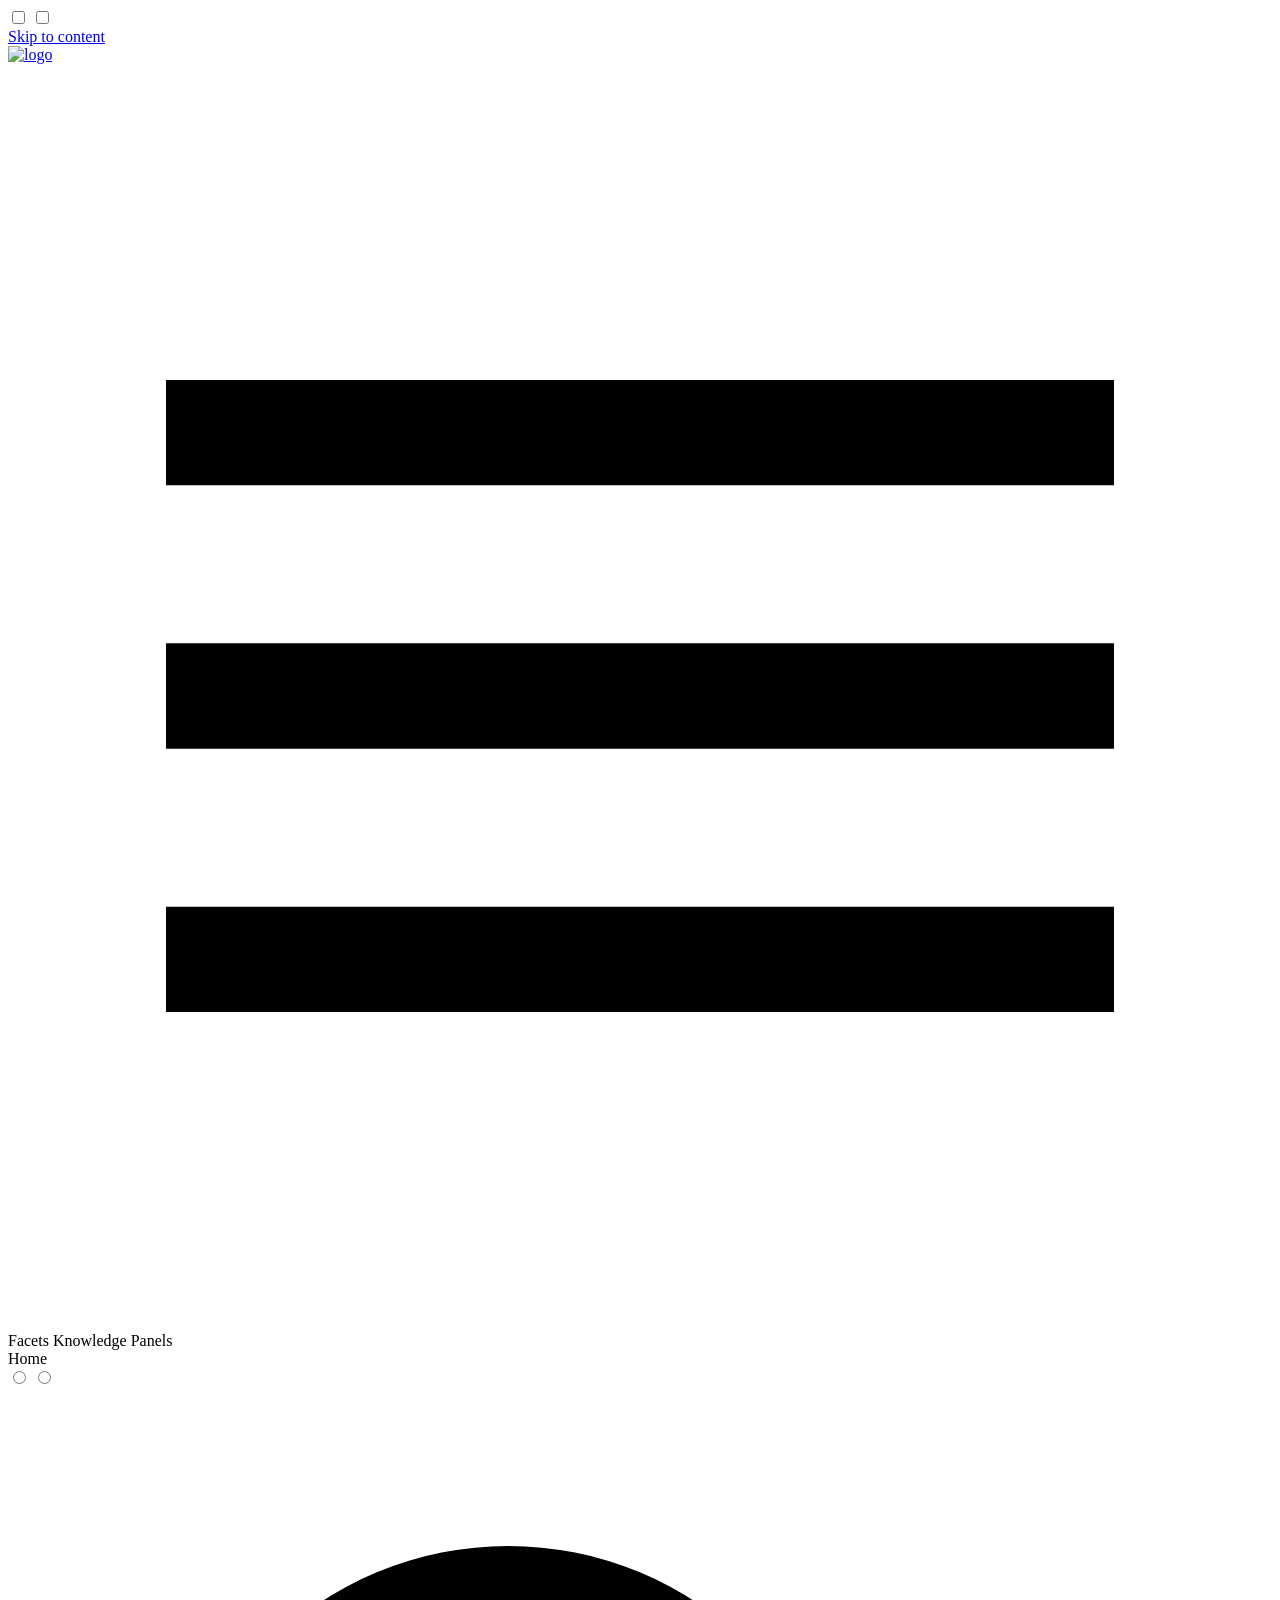
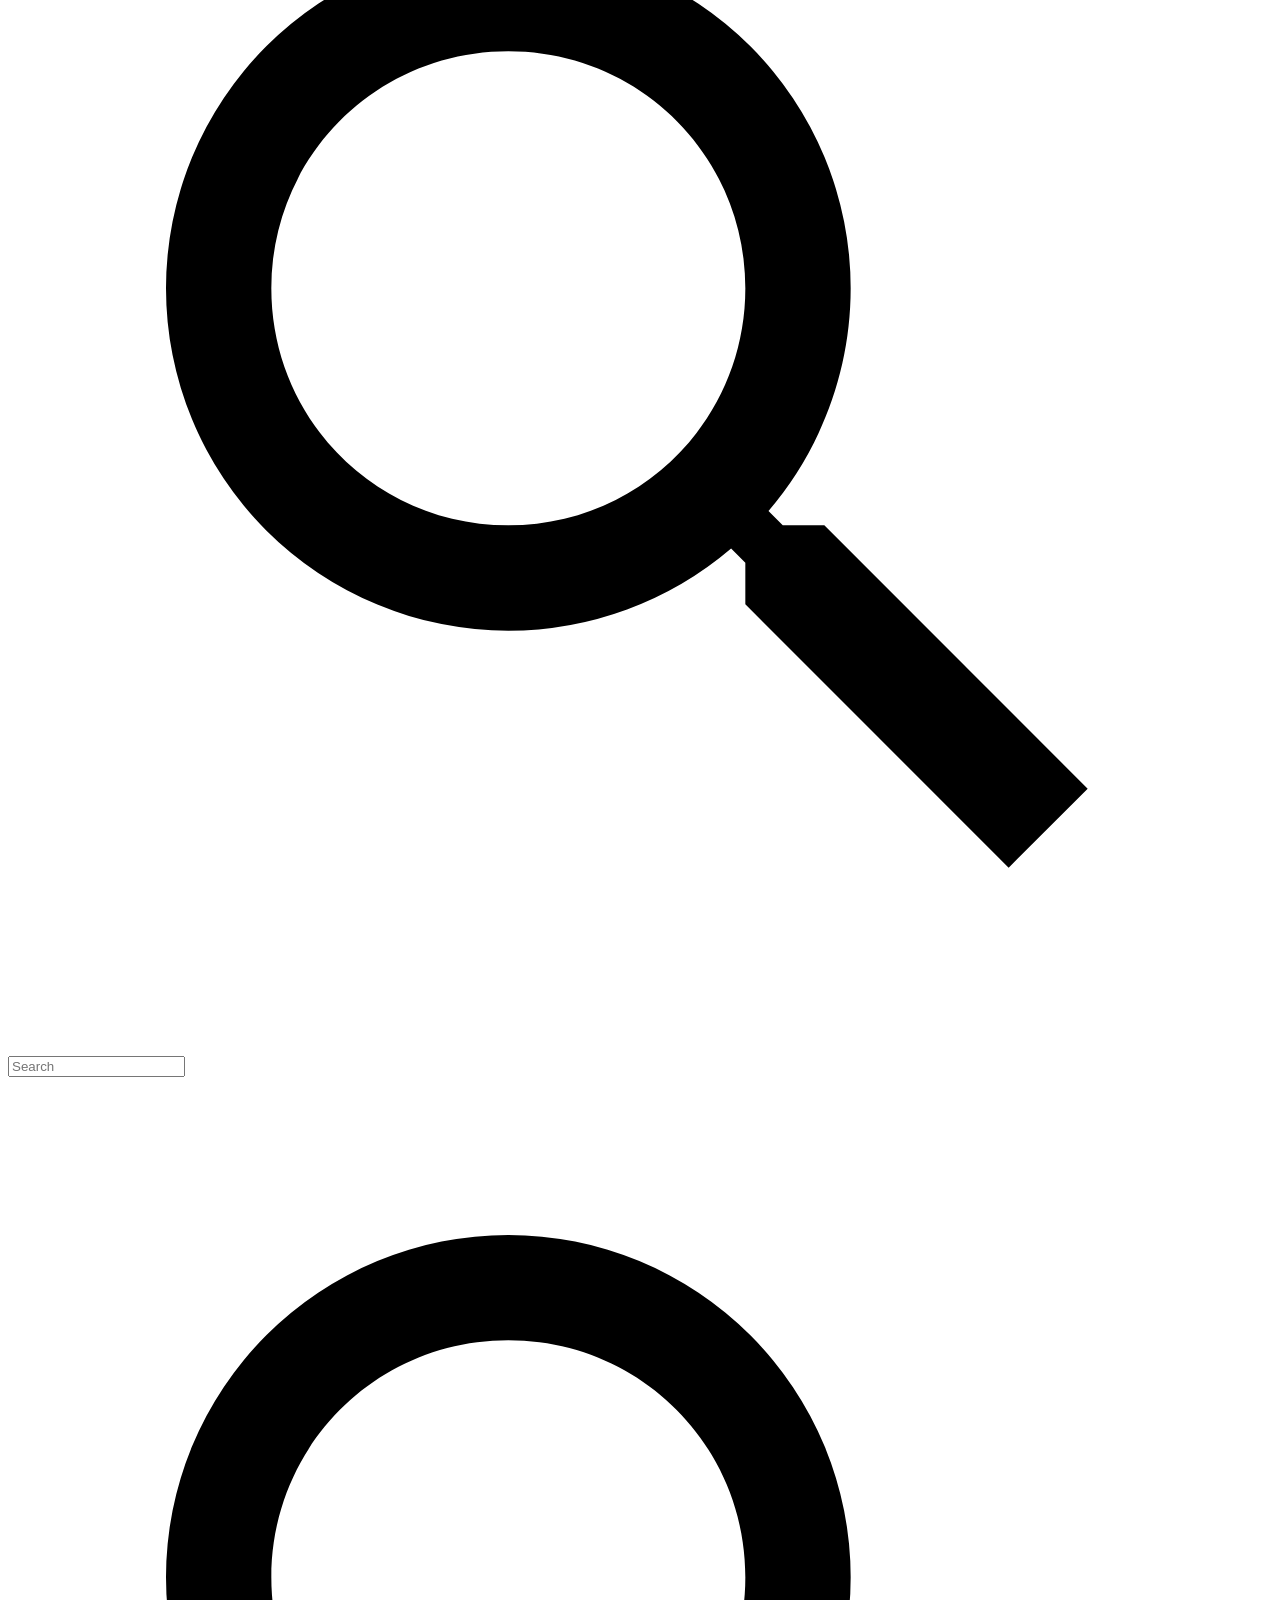
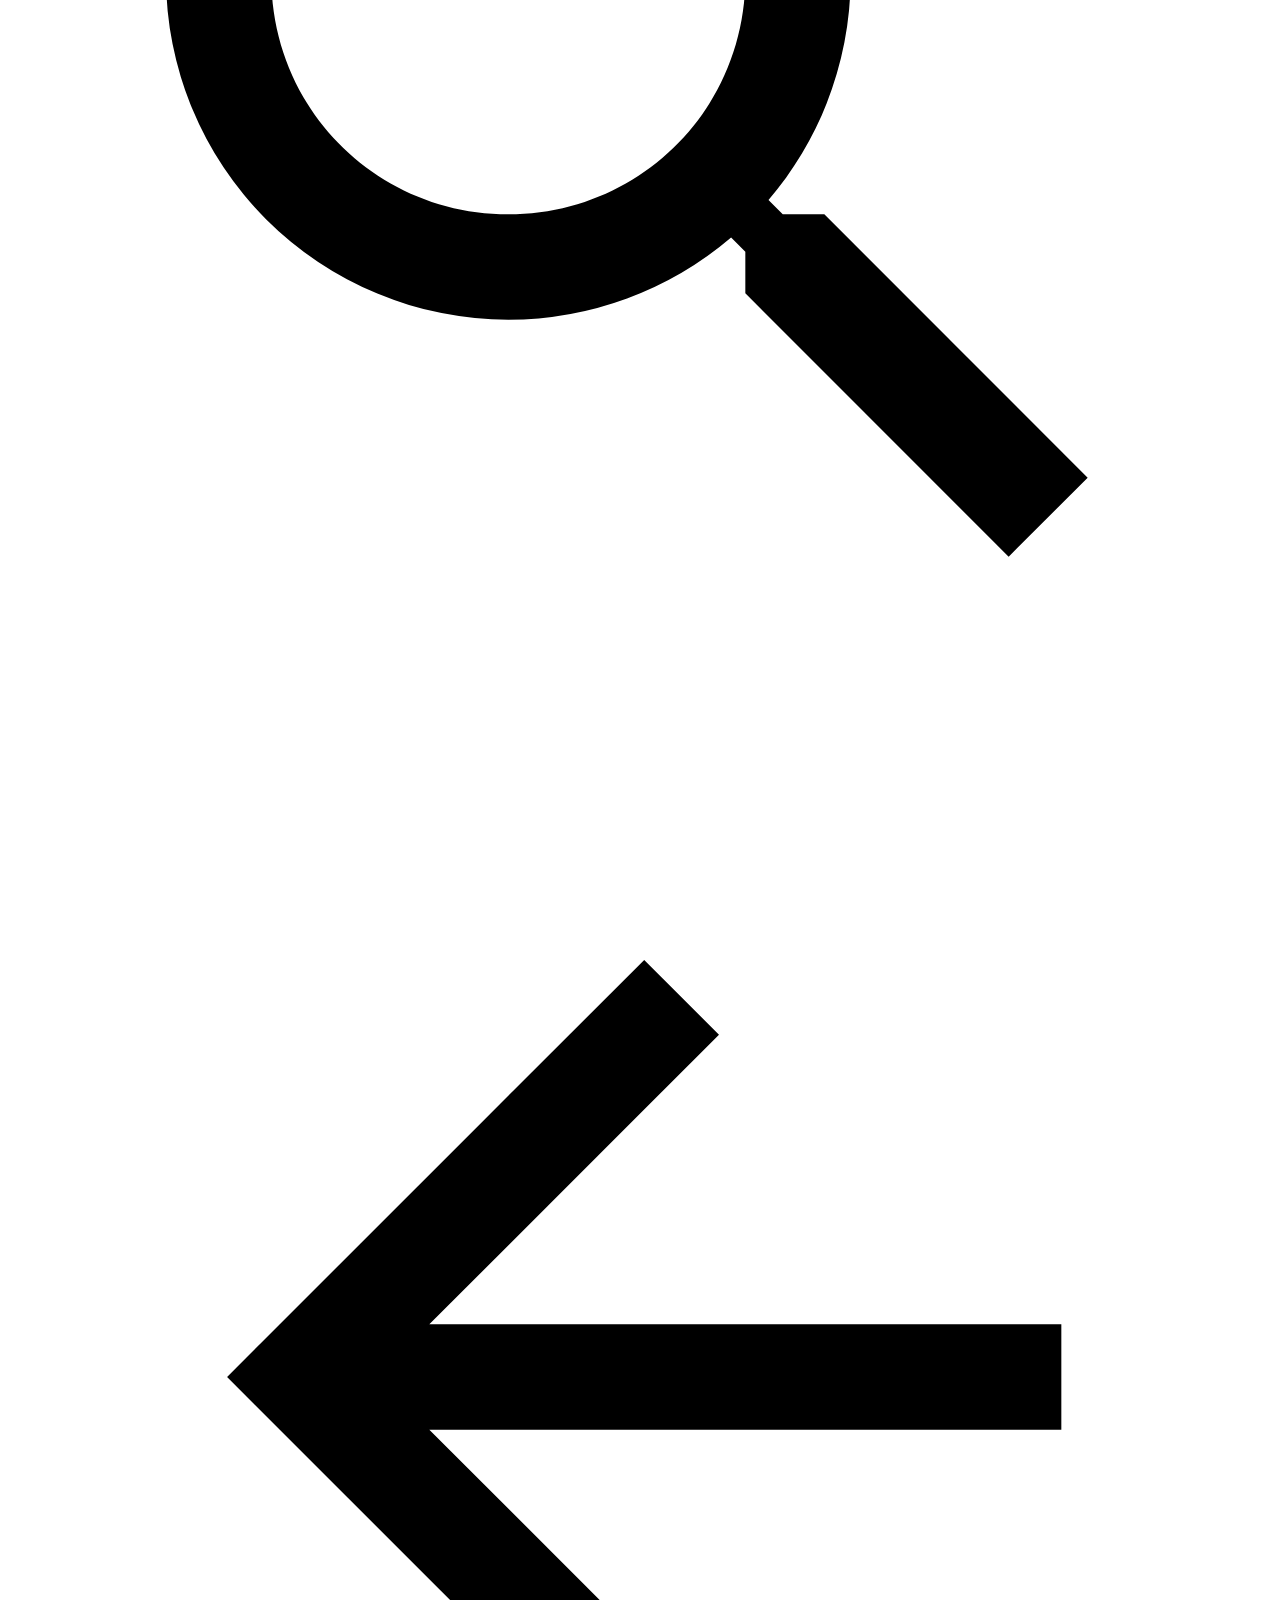
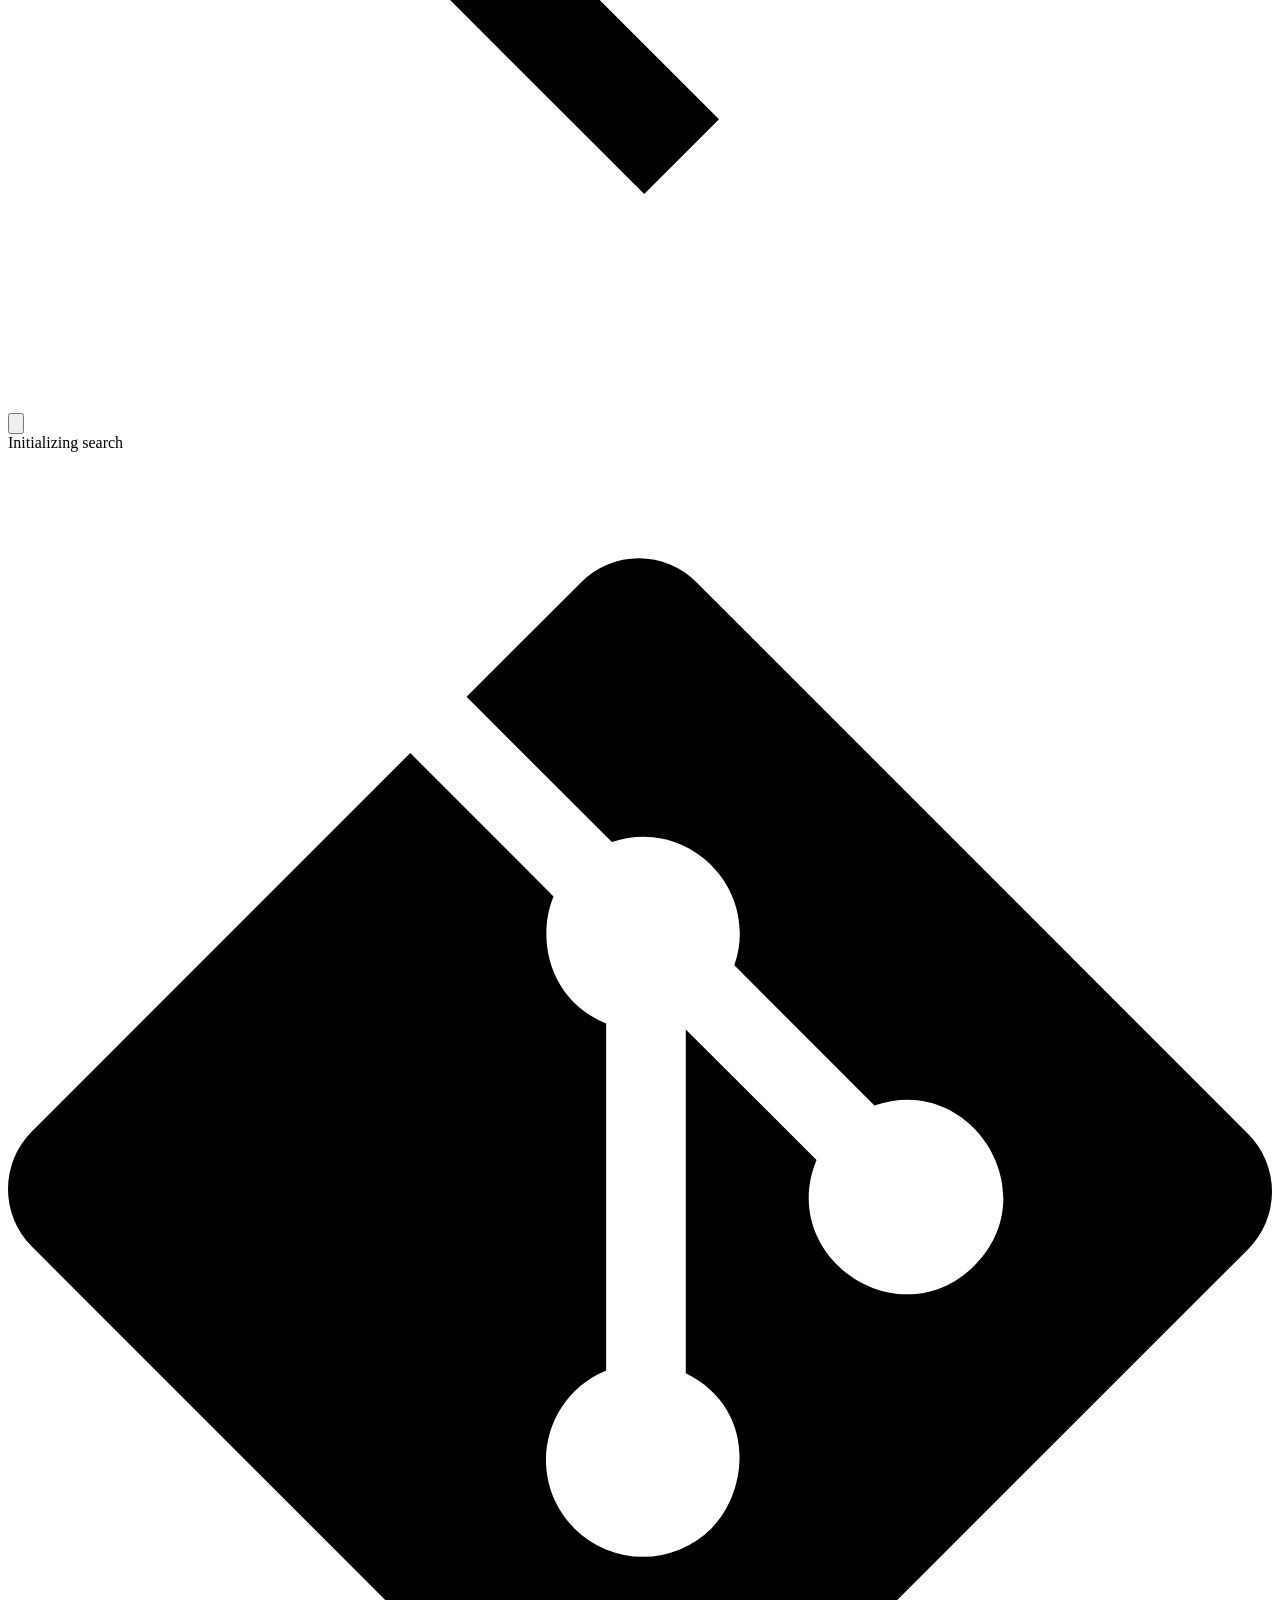
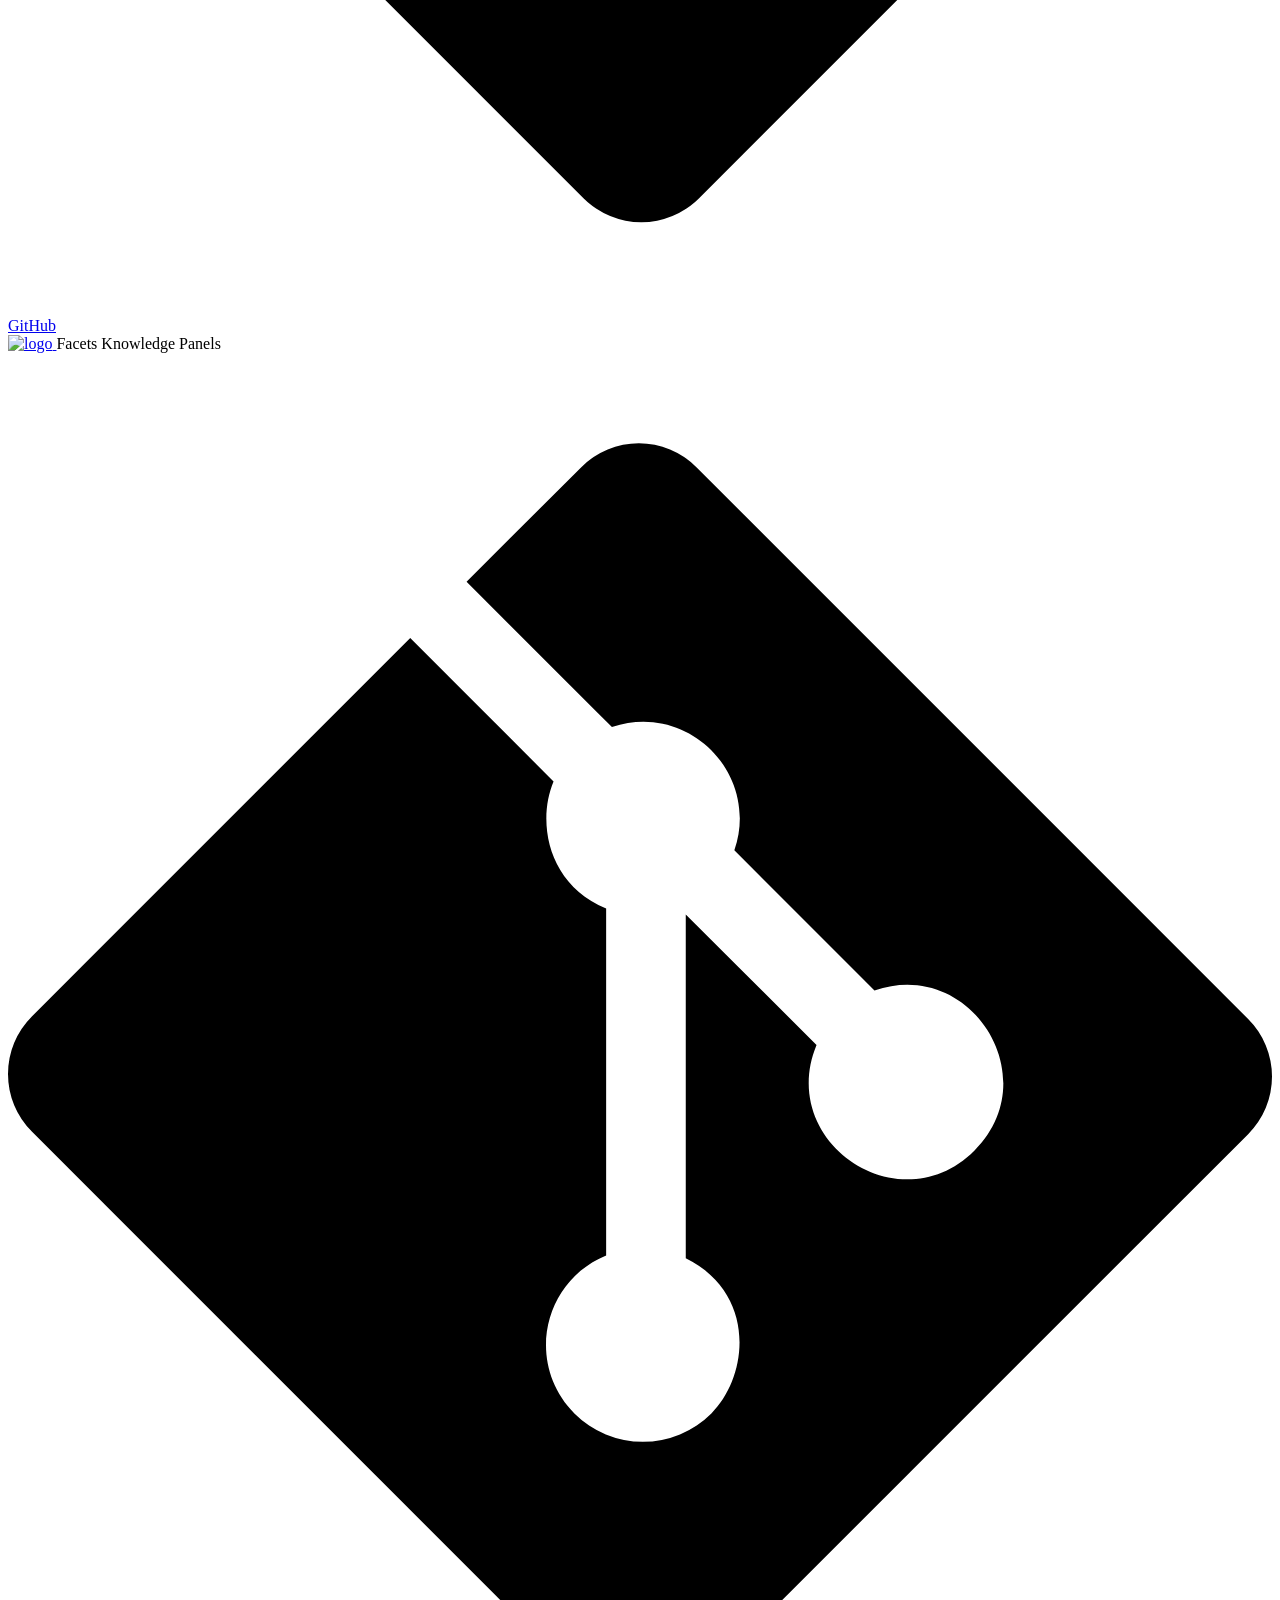
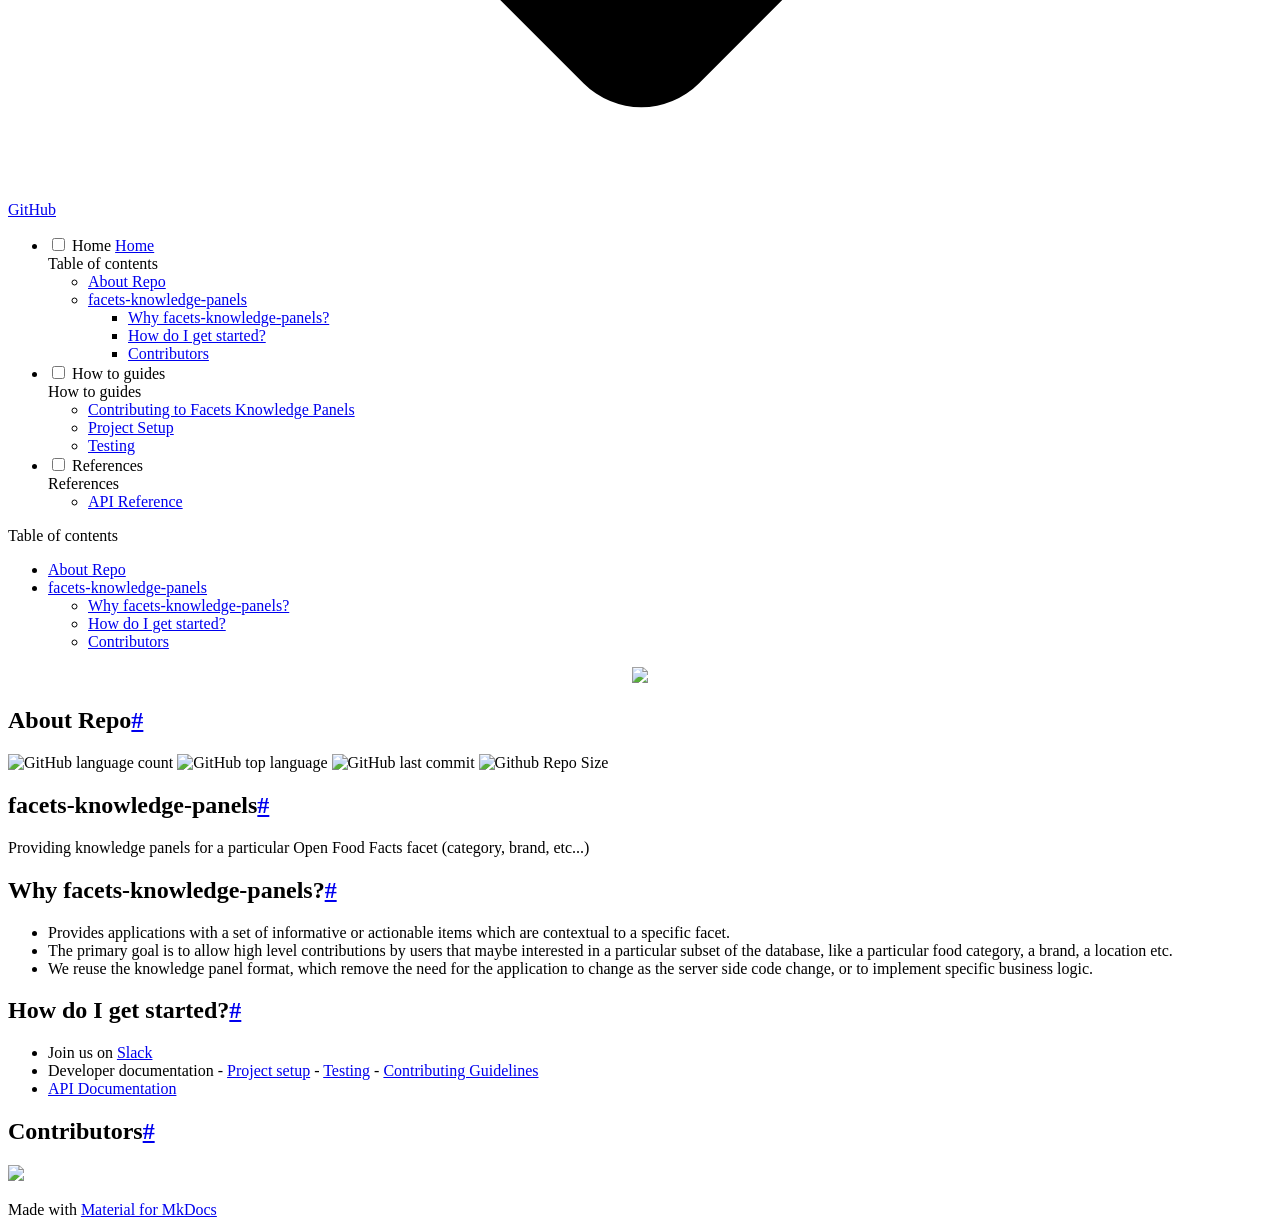
==== index.html @ 37efa04a "Deploying to gh-pages from @ openfoodfacts/facets-knowledge-panels@47d0c1b6e4805b21453c314e23b927af5" ====
<!doctype html>
<html lang="en" class="no-js">
  <head>
    
      <meta charset="utf-8">
      <meta name="viewport" content="width=device-width,initial-scale=1">
      
      
      
      
      
        <link rel="next" href="how-to-guides/CONTRIBUTING/">
      
      
      <link rel="icon" href="https://static.openfoodfacts.org/images/logos/off-logo-favicon-light.png">
      <meta name="generator" content="mkdocs-1.6.1, mkdocs-material-9.6.12">
    
    
      
        <title>Facets Knowledge Panels</title>
      
    
    
      <link rel="stylesheet" href="assets/stylesheets/main.2afb09e1.min.css">
      
        
        <link rel="stylesheet" href="assets/stylesheets/palette.06af60db.min.css">
      
      


    
    
      
    
    
      
        
        
        <link rel="preconnect" href="https://fonts.gstatic.com" crossorigin>
        <link rel="stylesheet" href="https://fonts.googleapis.com/css?family=Roboto:300,300i,400,400i,700,700i%7CRoboto+Mono:400,400i,700,700i&display=fallback">
        <style>:root{--md-text-font:"Roboto";--md-code-font:"Roboto Mono"}</style>
      
    
    
    <script>__md_scope=new URL(".",location),__md_hash=e=>[...e].reduce(((e,_)=>(e<<5)-e+_.charCodeAt(0)),0),__md_get=(e,_=localStorage,t=__md_scope)=>JSON.parse(_.getItem(t.pathname+"."+e)),__md_set=(e,_,t=localStorage,a=__md_scope)=>{try{t.setItem(a.pathname+"."+e,JSON.stringify(_))}catch(e){}}</script>
    
      

    
    
    
  </head>
  
  
    
    
      
    
    
    
    
    <body dir="ltr" data-md-color-scheme="default" data-md-color-primary="indigo" data-md-color-accent="indigo">
  
    
    <input class="md-toggle" data-md-toggle="drawer" type="checkbox" id="__drawer" autocomplete="off">
    <input class="md-toggle" data-md-toggle="search" type="checkbox" id="__search" autocomplete="off">
    <label class="md-overlay" for="__drawer"></label>
    <div data-md-component="skip">
      
        
        <a href="#about-repo" class="md-skip">
          Skip to content
        </a>
      
    </div>
    <div data-md-component="announce">
      
    </div>
    
    
      

  

<header class="md-header md-header--shadow" data-md-component="header">
  <nav class="md-header__inner md-grid" aria-label="Header">
    <a href="." title="Facets Knowledge Panels" class="md-header__button md-logo" aria-label="Facets Knowledge Panels" data-md-component="logo">
      
  <img src="https://static.openfoodfacts.org/images/logos/off-logo-horizontal-light.svg" alt="logo">

    </a>
    <label class="md-header__button md-icon" for="__drawer">
      
      <svg xmlns="http://www.w3.org/2000/svg" viewBox="0 0 24 24"><path d="M3 6h18v2H3zm0 5h18v2H3zm0 5h18v2H3z"/></svg>
    </label>
    <div class="md-header__title" data-md-component="header-title">
      <div class="md-header__ellipsis">
        <div class="md-header__topic">
          <span class="md-ellipsis">
            Facets Knowledge Panels
          </span>
        </div>
        <div class="md-header__topic" data-md-component="header-topic">
          <span class="md-ellipsis">
            
              Home
            
          </span>
        </div>
      </div>
    </div>
    
      
        <form class="md-header__option" data-md-component="palette">
  
    
    
    
    <input class="md-option" data-md-color-media="" data-md-color-scheme="default" data-md-color-primary="indigo" data-md-color-accent="indigo"  aria-label="Switch to dark mode"  type="radio" name="__palette" id="__palette_0">
    
      <label class="md-header__button md-icon" title="Switch to dark mode" for="__palette_1" hidden>
        <svg xmlns="http://www.w3.org/2000/svg" viewBox="0 0 24 24"><path d="M12 8a4 4 0 0 0-4 4 4 4 0 0 0 4 4 4 4 0 0 0 4-4 4 4 0 0 0-4-4m0 10a6 6 0 0 1-6-6 6 6 0 0 1 6-6 6 6 0 0 1 6 6 6 6 0 0 1-6 6m8-9.31V4h-4.69L12 .69 8.69 4H4v4.69L.69 12 4 15.31V20h4.69L12 23.31 15.31 20H20v-4.69L23.31 12z"/></svg>
      </label>
    
  
    
    
    
    <input class="md-option" data-md-color-media="" data-md-color-scheme="slate" data-md-color-primary="indigo" data-md-color-accent="indigo"  aria-label="Switch to light mode"  type="radio" name="__palette" id="__palette_1">
    
      <label class="md-header__button md-icon" title="Switch to light mode" for="__palette_0" hidden>
        <svg xmlns="http://www.w3.org/2000/svg" viewBox="0 0 24 24"><path d="M12 18c-.89 0-1.74-.2-2.5-.55C11.56 16.5 13 14.42 13 12s-1.44-4.5-3.5-5.45C10.26 6.2 11.11 6 12 6a6 6 0 0 1 6 6 6 6 0 0 1-6 6m8-9.31V4h-4.69L12 .69 8.69 4H4v4.69L.69 12 4 15.31V20h4.69L12 23.31 15.31 20H20v-4.69L23.31 12z"/></svg>
      </label>
    
  
</form>
      
    
    
      <script>var palette=__md_get("__palette");if(palette&&palette.color){if("(prefers-color-scheme)"===palette.color.media){var media=matchMedia("(prefers-color-scheme: light)"),input=document.querySelector(media.matches?"[data-md-color-media='(prefers-color-scheme: light)']":"[data-md-color-media='(prefers-color-scheme: dark)']");palette.color.media=input.getAttribute("data-md-color-media"),palette.color.scheme=input.getAttribute("data-md-color-scheme"),palette.color.primary=input.getAttribute("data-md-color-primary"),palette.color.accent=input.getAttribute("data-md-color-accent")}for(var[key,value]of Object.entries(palette.color))document.body.setAttribute("data-md-color-"+key,value)}</script>
    
    
    
      
      
        <label class="md-header__button md-icon" for="__search">
          
          <svg xmlns="http://www.w3.org/2000/svg" viewBox="0 0 24 24"><path d="M9.5 3A6.5 6.5 0 0 1 16 9.5c0 1.61-.59 3.09-1.56 4.23l.27.27h.79l5 5-1.5 1.5-5-5v-.79l-.27-.27A6.52 6.52 0 0 1 9.5 16 6.5 6.5 0 0 1 3 9.5 6.5 6.5 0 0 1 9.5 3m0 2C7 5 5 7 5 9.5S7 14 9.5 14 14 12 14 9.5 12 5 9.5 5"/></svg>
        </label>
        <div class="md-search" data-md-component="search" role="dialog">
  <label class="md-search__overlay" for="__search"></label>
  <div class="md-search__inner" role="search">
    <form class="md-search__form" name="search">
      <input type="text" class="md-search__input" name="query" aria-label="Search" placeholder="Search" autocapitalize="off" autocorrect="off" autocomplete="off" spellcheck="false" data-md-component="search-query" required>
      <label class="md-search__icon md-icon" for="__search">
        
        <svg xmlns="http://www.w3.org/2000/svg" viewBox="0 0 24 24"><path d="M9.5 3A6.5 6.5 0 0 1 16 9.5c0 1.61-.59 3.09-1.56 4.23l.27.27h.79l5 5-1.5 1.5-5-5v-.79l-.27-.27A6.52 6.52 0 0 1 9.5 16 6.5 6.5 0 0 1 3 9.5 6.5 6.5 0 0 1 9.5 3m0 2C7 5 5 7 5 9.5S7 14 9.5 14 14 12 14 9.5 12 5 9.5 5"/></svg>
        
        <svg xmlns="http://www.w3.org/2000/svg" viewBox="0 0 24 24"><path d="M20 11v2H8l5.5 5.5-1.42 1.42L4.16 12l7.92-7.92L13.5 5.5 8 11z"/></svg>
      </label>
      <nav class="md-search__options" aria-label="Search">
        
        <button type="reset" class="md-search__icon md-icon" title="Clear" aria-label="Clear" tabindex="-1">
          
          <svg xmlns="http://www.w3.org/2000/svg" viewBox="0 0 24 24"><path d="M19 6.41 17.59 5 12 10.59 6.41 5 5 6.41 10.59 12 5 17.59 6.41 19 12 13.41 17.59 19 19 17.59 13.41 12z"/></svg>
        </button>
      </nav>
      
    </form>
    <div class="md-search__output">
      <div class="md-search__scrollwrap" tabindex="0" data-md-scrollfix>
        <div class="md-search-result" data-md-component="search-result">
          <div class="md-search-result__meta">
            Initializing search
          </div>
          <ol class="md-search-result__list" role="presentation"></ol>
        </div>
      </div>
    </div>
  </div>
</div>
      
    
    
      <div class="md-header__source">
        <a href="https://github.com/openfoodfacts/facets-knowledge-panels" title="Go to repository" class="md-source" data-md-component="source">
  <div class="md-source__icon md-icon">
    
    <svg xmlns="http://www.w3.org/2000/svg" viewBox="0 0 448 512"><!--! Font Awesome Free 6.7.2 by @fontawesome - https://fontawesome.com License - https://fontawesome.com/license/free (Icons: CC BY 4.0, Fonts: SIL OFL 1.1, Code: MIT License) Copyright 2024 Fonticons, Inc.--><path d="M439.55 236.05 244 40.45a28.87 28.87 0 0 0-40.81 0l-40.66 40.63 51.52 51.52c27.06-9.14 52.68 16.77 43.39 43.68l49.66 49.66c34.23-11.8 61.18 31 35.47 56.69-26.49 26.49-70.21-2.87-56-37.34L240.22 199v121.85c25.3 12.54 22.26 41.85 9.08 55a34.34 34.34 0 0 1-48.55 0c-17.57-17.6-11.07-46.91 11.25-56v-123c-20.8-8.51-24.6-30.74-18.64-45L142.57 101 8.45 235.14a28.86 28.86 0 0 0 0 40.81l195.61 195.6a28.86 28.86 0 0 0 40.8 0l194.69-194.69a28.86 28.86 0 0 0 0-40.81"/></svg>
  </div>
  <div class="md-source__repository">
    GitHub
  </div>
</a>
      </div>
    
  </nav>
  
</header>
    
    <div class="md-container" data-md-component="container">
      
      
        
          
        
      
      <main class="md-main" data-md-component="main">
        <div class="md-main__inner md-grid">
          
            
              
              <div class="md-sidebar md-sidebar--primary" data-md-component="sidebar" data-md-type="navigation" >
                <div class="md-sidebar__scrollwrap">
                  <div class="md-sidebar__inner">
                    



<nav class="md-nav md-nav--primary" aria-label="Navigation" data-md-level="0">
  <label class="md-nav__title" for="__drawer">
    <a href="." title="Facets Knowledge Panels" class="md-nav__button md-logo" aria-label="Facets Knowledge Panels" data-md-component="logo">
      
  <img src="https://static.openfoodfacts.org/images/logos/off-logo-horizontal-light.svg" alt="logo">

    </a>
    Facets Knowledge Panels
  </label>
  
    <div class="md-nav__source">
      <a href="https://github.com/openfoodfacts/facets-knowledge-panels" title="Go to repository" class="md-source" data-md-component="source">
  <div class="md-source__icon md-icon">
    
    <svg xmlns="http://www.w3.org/2000/svg" viewBox="0 0 448 512"><!--! Font Awesome Free 6.7.2 by @fontawesome - https://fontawesome.com License - https://fontawesome.com/license/free (Icons: CC BY 4.0, Fonts: SIL OFL 1.1, Code: MIT License) Copyright 2024 Fonticons, Inc.--><path d="M439.55 236.05 244 40.45a28.87 28.87 0 0 0-40.81 0l-40.66 40.63 51.52 51.52c27.06-9.14 52.68 16.77 43.39 43.68l49.66 49.66c34.23-11.8 61.18 31 35.47 56.69-26.49 26.49-70.21-2.87-56-37.34L240.22 199v121.85c25.3 12.54 22.26 41.85 9.08 55a34.34 34.34 0 0 1-48.55 0c-17.57-17.6-11.07-46.91 11.25-56v-123c-20.8-8.51-24.6-30.74-18.64-45L142.57 101 8.45 235.14a28.86 28.86 0 0 0 0 40.81l195.61 195.6a28.86 28.86 0 0 0 40.8 0l194.69-194.69a28.86 28.86 0 0 0 0-40.81"/></svg>
  </div>
  <div class="md-source__repository">
    GitHub
  </div>
</a>
    </div>
  
  <ul class="md-nav__list" data-md-scrollfix>
    
      
      
  
  
    
  
  
  
    <li class="md-nav__item md-nav__item--active">
      
      <input class="md-nav__toggle md-toggle" type="checkbox" id="__toc">
      
      
      
        <label class="md-nav__link md-nav__link--active" for="__toc">
          
  
  
  <span class="md-ellipsis">
    Home
    
  </span>
  

          <span class="md-nav__icon md-icon"></span>
        </label>
      
      <a href="." class="md-nav__link md-nav__link--active">
        
  
  
  <span class="md-ellipsis">
    Home
    
  </span>
  

      </a>
      
        

<nav class="md-nav md-nav--secondary" aria-label="Table of contents">
  
  
  
  
    <label class="md-nav__title" for="__toc">
      <span class="md-nav__icon md-icon"></span>
      Table of contents
    </label>
    <ul class="md-nav__list" data-md-component="toc" data-md-scrollfix>
      
        <li class="md-nav__item">
  <a href="#about-repo" class="md-nav__link">
    <span class="md-ellipsis">
      About Repo
    </span>
  </a>
  
</li>
      
        <li class="md-nav__item">
  <a href="#facets-knowledge-panels" class="md-nav__link">
    <span class="md-ellipsis">
      facets-knowledge-panels
    </span>
  </a>
  
    <nav class="md-nav" aria-label="facets-knowledge-panels">
      <ul class="md-nav__list">
        
          <li class="md-nav__item">
  <a href="#why-facets-knowledge-panels" class="md-nav__link">
    <span class="md-ellipsis">
      Why facets-knowledge-panels?
    </span>
  </a>
  
</li>
        
          <li class="md-nav__item">
  <a href="#how-do-i-get-started" class="md-nav__link">
    <span class="md-ellipsis">
      How do I get started?
    </span>
  </a>
  
</li>
        
          <li class="md-nav__item">
  <a href="#contributors" class="md-nav__link">
    <span class="md-ellipsis">
      Contributors
    </span>
  </a>
  
</li>
        
      </ul>
    </nav>
  
</li>
      
    </ul>
  
</nav>
      
    </li>
  

    
      
      
  
  
  
  
    
    
    
    
    
    <li class="md-nav__item md-nav__item--nested">
      
        
        
        <input class="md-nav__toggle md-toggle " type="checkbox" id="__nav_2" >
        
          
          <label class="md-nav__link" for="__nav_2" id="__nav_2_label" tabindex="0">
            
  
  
  <span class="md-ellipsis">
    How to guides
    
  </span>
  

            <span class="md-nav__icon md-icon"></span>
          </label>
        
        <nav class="md-nav" data-md-level="1" aria-labelledby="__nav_2_label" aria-expanded="false">
          <label class="md-nav__title" for="__nav_2">
            <span class="md-nav__icon md-icon"></span>
            How to guides
          </label>
          <ul class="md-nav__list" data-md-scrollfix>
            
              
                
  
  
  
  
    <li class="md-nav__item">
      <a href="how-to-guides/CONTRIBUTING/" class="md-nav__link">
        
  
  
  <span class="md-ellipsis">
    Contributing to Facets Knowledge Panels
    
  </span>
  

      </a>
    </li>
  

              
            
              
                
  
  
  
  
    <li class="md-nav__item">
      <a href="how-to-guides/Project-setup-locally/" class="md-nav__link">
        
  
  
  <span class="md-ellipsis">
    Project Setup
    
  </span>
  

      </a>
    </li>
  

              
            
              
                
  
  
  
  
    <li class="md-nav__item">
      <a href="how-to-guides/Testing/" class="md-nav__link">
        
  
  
  <span class="md-ellipsis">
    Testing
    
  </span>
  

      </a>
    </li>
  

              
            
          </ul>
        </nav>
      
    </li>
  

    
      
      
  
  
  
  
    
    
    
    
    
    <li class="md-nav__item md-nav__item--nested">
      
        
        
        <input class="md-nav__toggle md-toggle " type="checkbox" id="__nav_3" >
        
          
          <label class="md-nav__link" for="__nav_3" id="__nav_3_label" tabindex="0">
            
  
  
  <span class="md-ellipsis">
    References
    
  </span>
  

            <span class="md-nav__icon md-icon"></span>
          </label>
        
        <nav class="md-nav" data-md-level="1" aria-labelledby="__nav_3_label" aria-expanded="false">
          <label class="md-nav__title" for="__nav_3">
            <span class="md-nav__icon md-icon"></span>
            References
          </label>
          <ul class="md-nav__list" data-md-scrollfix>
            
              
                
  
  
  
  
    <li class="md-nav__item">
      <a href="references/API%20references/" class="md-nav__link">
        
  
  
  <span class="md-ellipsis">
    API Reference
    
  </span>
  

      </a>
    </li>
  

              
            
          </ul>
        </nav>
      
    </li>
  

    
  </ul>
</nav>
                  </div>
                </div>
              </div>
            
            
              
              <div class="md-sidebar md-sidebar--secondary" data-md-component="sidebar" data-md-type="toc" >
                <div class="md-sidebar__scrollwrap">
                  <div class="md-sidebar__inner">
                    

<nav class="md-nav md-nav--secondary" aria-label="Table of contents">
  
  
  
  
    <label class="md-nav__title" for="__toc">
      <span class="md-nav__icon md-icon"></span>
      Table of contents
    </label>
    <ul class="md-nav__list" data-md-component="toc" data-md-scrollfix>
      
        <li class="md-nav__item">
  <a href="#about-repo" class="md-nav__link">
    <span class="md-ellipsis">
      About Repo
    </span>
  </a>
  
</li>
      
        <li class="md-nav__item">
  <a href="#facets-knowledge-panels" class="md-nav__link">
    <span class="md-ellipsis">
      facets-knowledge-panels
    </span>
  </a>
  
    <nav class="md-nav" aria-label="facets-knowledge-panels">
      <ul class="md-nav__list">
        
          <li class="md-nav__item">
  <a href="#why-facets-knowledge-panels" class="md-nav__link">
    <span class="md-ellipsis">
      Why facets-knowledge-panels?
    </span>
  </a>
  
</li>
        
          <li class="md-nav__item">
  <a href="#how-do-i-get-started" class="md-nav__link">
    <span class="md-ellipsis">
      How do I get started?
    </span>
  </a>
  
</li>
        
          <li class="md-nav__item">
  <a href="#contributors" class="md-nav__link">
    <span class="md-ellipsis">
      Contributors
    </span>
  </a>
  
</li>
        
      </ul>
    </nav>
  
</li>
      
    </ul>
  
</nav>
                  </div>
                </div>
              </div>
            
          
          
            <div class="md-content" data-md-component="content">
              <article class="md-content__inner md-typeset">
                
                  


  
  


<p align="center">
<picture>
  <source media="(prefers-color-scheme: dark)" srcset="https://static.openfoodfacts.org/images/logos/off-logo-horizontal-dark.png?refresh_github_cache=1">
  <source media="(prefers-color-scheme: light)" srcset="https://static.openfoodfacts.org/images/logos/off-logo-horizontal-light.png?refresh_github_cache=1">
  <img height="80" src="https://static.openfoodfacts.org/images/logos/off-logo-horizontal-light.svg">
</picture>  
</p>

<h2 id="about-repo">About Repo<a class="headerlink" href="#about-repo" title="Permanent link">#</a></h2>
<p><img alt="GitHub language count" src="https://img.shields.io/github/languages/count/openfoodfacts/facets-knowledge-panels?style=for-the-badge&amp;color=brightgreen" />
<img alt="GitHub top language" src="https://img.shields.io/github/languages/top/openfoodfacts/facets-knowledge-panels?style=for-the-badge&amp;color=aqua" />
<img alt="GitHub last commit" src="https://img.shields.io/github/last-commit/openfoodfacts/facets-knowledge-panels?style=for-the-badge&amp;color=blue" />
<img alt="Github Repo Size" src="https://img.shields.io/github/repo-size/openfoodfacts/facets-knowledge-panels?style=for-the-badge&amp;color=aqua" /></p>
<h1 id="facets-knowledge-panels">facets-knowledge-panels<a class="headerlink" href="#facets-knowledge-panels" title="Permanent link">#</a></h1>
<p>Providing knowledge panels for a particular Open Food Facts facet (category, brand, etc...)</p>
<h2 id="why-facets-knowledge-panels">Why facets-knowledge-panels?<a class="headerlink" href="#why-facets-knowledge-panels" title="Permanent link">#</a></h2>
<ul>
<li>Provides applications with a set of informative or actionable items which are contextual to a specific facet.</li>
<li>The primary goal is to allow high level contributions by users that maybe interested in a particular subset of the database, like a particular food category, a brand, a location etc.</li>
<li>We reuse the knowledge panel format, which remove the need for the application to change as the server side code change, or to implement specific business logic.</li>
</ul>
<h2 id="how-do-i-get-started">How do I get started?<a class="headerlink" href="#how-do-i-get-started" title="Permanent link">#</a></h2>
<ul>
<li>Join us on <a href="https://openfoodfacts.slack.com/archives/C03LFRKLVBQ">Slack</a></li>
<li>Developer documentation
    - <a href="how-to-guides/Project-setup-locally/">Project setup</a>
    - <a href="how-to-guides/Testing/">Testing</a>
    - <a href="how-to-guides/CONTRIBUTING/">Contributing Guidelines</a></li>
<li><a href="references/API%20references/">API Documentation</a></li>
</ul>
<h2 id="contributors">Contributors<a class="headerlink" href="#contributors" title="Permanent link">#</a></h2>
<p><a href="https://github.com/openfoodfacts/facets-knowledge-panels/graphs/contributors">
  <img src="https://contrib.rocks/image?repo=openfoodfacts/facets-knowledge-panels" />
</a></p>












                
              </article>
            </div>
          
          
<script>var target=document.getElementById(location.hash.slice(1));target&&target.name&&(target.checked=target.name.startsWith("__tabbed_"))</script>
        </div>
        
      </main>
      
        <footer class="md-footer">
  
  <div class="md-footer-meta md-typeset">
    <div class="md-footer-meta__inner md-grid">
      <div class="md-copyright">
  
  
    Made with
    <a href="https://squidfunk.github.io/mkdocs-material/" target="_blank" rel="noopener">
      Material for MkDocs
    </a>
  
</div>
      
    </div>
  </div>
</footer>
      
    </div>
    <div class="md-dialog" data-md-component="dialog">
      <div class="md-dialog__inner md-typeset"></div>
    </div>
    
    
    
      
      <script id="__config" type="application/json">{"base": ".", "features": [], "search": "assets/javascripts/workers/search.f8cc74c7.min.js", "tags": null, "translations": {"clipboard.copied": "Copied to clipboard", "clipboard.copy": "Copy to clipboard", "search.result.more.one": "1 more on this page", "search.result.more.other": "# more on this page", "search.result.none": "No matching documents", "search.result.one": "1 matching document", "search.result.other": "# matching documents", "search.result.placeholder": "Type to start searching", "search.result.term.missing": "Missing", "select.version": "Select version"}, "version": null}</script>
    
    
      <script src="assets/javascripts/bundle.c8b220af.min.js"></script>
      
    
  </body>
</html>
---- assets/stylesheets/main.2afb09e1.min.css ----
@charset "UTF-8";html{-webkit-text-size-adjust:none;-moz-text-size-adjust:none;text-size-adjust:none;box-sizing:border-box}*,:after,:before{box-sizing:inherit}@media (prefers-reduced-motion){*,:after,:before{transition:none!important}}body{margin:0}a,button,input,label{-webkit-tap-highlight-color:transparent}a{color:inherit;text-decoration:none}hr{border:0;box-sizing:initial;display:block;height:.05rem;overflow:visible;padding:0}small{font-size:80%}sub,sup{line-height:1em}img{border-style:none}table{border-collapse:initial;border-spacing:0}td,th{font-weight:400;vertical-align:top}button{background:#0000;border:0;font-family:inherit;font-size:inherit;margin:0;padding:0}input{border:0;outline:none}:root{--md-primary-fg-color:#4051b5;--md-primary-fg-color--light:#5d6cc0;--md-primary-fg-color--dark:#303fa1;--md-primary-bg-color:#fff;--md-primary-bg-color--light:#ffffffb3;--md-accent-fg-color:#526cfe;--md-accent-fg-color--transparent:#526cfe1a;--md-accent-bg-color:#fff;--md-accent-bg-color--light:#ffffffb3}[data-md-color-scheme=default]{color-scheme:light}[data-md-color-scheme=default] img[src$="#gh-dark-mode-only"],[data-md-color-scheme=default] img[src$="#only-dark"]{display:none}:root,[data-md-color-scheme=default]{--md-hue:225deg;--md-default-fg-color:#000000de;--md-default-fg-color--light:#0000008a;--md-default-fg-color--lighter:#00000052;--md-default-fg-color--lightest:#00000012;--md-default-bg-color:#fff;--md-default-bg-color--light:#ffffffb3;--md-default-bg-color--lighter:#ffffff4d;--md-default-bg-color--lightest:#ffffff1f;--md-code-fg-color:#36464e;--md-code-bg-color:#f5f5f5;--md-code-hl-color:#4287ff;--md-code-hl-color--light:#4287ff1a;--md-code-hl-number-color:#d52a2a;--md-code-hl-special-color:#db1457;--md-code-hl-function-color:#a846b9;--md-code-hl-constant-color:#6e59d9;--md-code-hl-keyword-color:#3f6ec6;--md-code-hl-string-color:#1c7d4d;--md-code-hl-name-color:var(--md-code-fg-color);--md-code-hl-operator-color:var(--md-default-fg-color--light);--md-code-hl-punctuation-color:var(--md-default-fg-color--light);--md-code-hl-comment-color:var(--md-default-fg-color--light);--md-code-hl-generic-color:var(--md-default-fg-color--light);--md-code-hl-variable-color:var(--md-default-fg-color--light);--md-typeset-color:var(--md-default-fg-color);--md-typeset-a-color:var(--md-primary-fg-color);--md-typeset-del-color:#f5503d26;--md-typeset-ins-color:#0bd57026;--md-typeset-kbd-color:#fafafa;--md-typeset-kbd-accent-color:#fff;--md-typeset-kbd-border-color:#b8b8b8;--md-typeset-mark-color:#ffff0080;--md-typeset-table-color:#0000001f;--md-typeset-table-color--light:rgba(0,0,0,.035);--md-admonition-fg-color:var(--md-default-fg-color);--md-admonition-bg-color:var(--md-default-bg-color);--md-warning-fg-color:#000000de;--md-warning-bg-color:#ff9;--md-footer-fg-color:#fff;--md-footer-fg-color--light:#ffffffb3;--md-footer-fg-color--lighter:#ffffff73;--md-footer-bg-color:#000000de;--md-footer-bg-color--dark:#00000052;--md-shadow-z1:0 0.2rem 0.5rem #0000000d,0 0 0.05rem #0000001a;--md-shadow-z2:0 0.2rem 0.5rem #0000001a,0 0 0.05rem #00000040;--md-shadow-z3:0 0.2rem 0.5rem #0003,0 0 0.05rem #00000059}.md-icon svg{fill:currentcolor;display:block;height:1.2rem;width:1.2rem}body{-webkit-font-smoothing:antialiased;-moz-osx-font-smoothing:grayscale;--md-text-font-family:var(--md-text-font,_),-apple-system,BlinkMacSystemFont,Helvetica,Arial,sans-serif;--md-code-font-family:var(--md-code-font,_),SFMono-Regular,Consolas,Menlo,monospace}aside,body,input{font-feature-settings:"kern","liga";color:var(--md-typeset-color);font-family:var(--md-text-font-family)}code,kbd,pre{font-feature-settings:"kern";font-family:var(--md-code-font-family)}:root{--md-typeset-table-sort-icon:url('data:image/svg+xml;charset=utf-8,<svg xmlns="http://www.w3.org/2000/svg" viewBox="0 0 24 24"><path d="m18 21-4-4h3V7h-3l4-4 4 4h-3v10h3M2 19v-2h10v2M2 13v-2h7v2M2 7V5h4v2z"/></svg>');--md-typeset-table-sort-icon--asc:url('data:image/svg+xml;charset=utf-8,<svg xmlns="http://www.w3.org/2000/svg" viewBox="0 0 24 24"><path d="M19 17h3l-4 4-4-4h3V3h2M2 17h10v2H2M6 5v2H2V5m0 6h7v2H2z"/></svg>');--md-typeset-table-sort-icon--desc:url('data:image/svg+xml;charset=utf-8,<svg xmlns="http://www.w3.org/2000/svg" viewBox="0 0 24 24"><path d="M19 7h3l-4-4-4 4h3v14h2M2 17h10v2H2M6 5v2H2V5m0 6h7v2H2z"/></svg>')}.md-typeset{-webkit-print-color-adjust:exact;color-adjust:exact;font-size:.8rem;line-height:1.6;overflow-wrap:break-word}@media print{.md-typeset{font-size:.68rem}}.md-typeset blockquote,.md-typeset dl,.md-typeset figure,.md-typeset ol,.md-typeset pre,.md-typeset ul{margin-bottom:1em;margin-top:1em}.md-typeset h1{color:var(--md-default-fg-color--light);font-size:2em;line-height:1.3;margin:0 0 1.25em}.md-typeset h1,.md-typeset h2{font-weight:300;letter-spacing:-.01em}.md-typeset h2{font-size:1.5625em;line-height:1.4;margin:1.6em 0 .64em}.md-typeset h3{font-size:1.25em;font-weight:400;letter-spacing:-.01em;line-height:1.5;margin:1.6em 0 .8em}.md-typeset h2+h3{margin-top:.8em}.md-typeset h4{font-weight:700;letter-spacing:-.01em;margin:1em 0}.md-typeset h5,.md-typeset h6{color:var(--md-default-fg-color--light);font-size:.8em;font-weight:700;letter-spacing:-.01em;margin:1.25em 0}.md-typeset h5{text-transform:uppercase}.md-typeset h5 code{text-transform:none}.md-typeset hr{border-bottom:.05rem solid var(--md-default-fg-color--lightest);display:flow-root;margin:1.5em 0}.md-typeset a{color:var(--md-typeset-a-color);word-break:break-word}.md-typeset a,.md-typeset a:before{transition:color 125ms}.md-typeset a:focus,.md-typeset a:hover{color:var(--md-accent-fg-color)}.md-typeset a:focus code,.md-typeset a:hover code{background-color:var(--md-accent-fg-color--transparent)}.md-typeset a code{color:currentcolor;transition:background-color 125ms}.md-typeset a.focus-visible{outline-color:var(--md-accent-fg-color);outline-offset:.2rem}.md-typeset code,.md-typeset kbd,.md-typeset pre{color:var(--md-code-fg-color);direction:ltr;font-variant-ligatures:none}@media print{.md-typeset code,.md-typeset kbd,.md-typeset pre{white-space:pre-wrap}}.md-typeset code{background-color:var(--md-code-bg-color);border-radius:.1rem;-webkit-box-decoration-break:clone;box-decoration-break:clone;font-size:.85em;padding:0 .2941176471em;word-break:break-word}.md-typeset code:not(.focus-visible){-webkit-tap-highlight-color:transparent;outline:none}.md-typeset pre{display:flow-root;line-height:1.4;position:relative}.md-typeset pre>code{-webkit-box-decoration-break:slice;box-decoration-break:slice;box-shadow:none;display:block;margin:0;outline-color:var(--md-accent-fg-color);overflow:auto;padding:.7720588235em 1.1764705882em;scrollbar-color:var(--md-default-fg-color--lighter) #0000;scrollbar-width:thin;touch-action:auto;word-break:normal}.md-typeset pre>code:hover{scrollbar-color:var(--md-accent-fg-color) #0000}.md-typeset pre>code::-webkit-scrollbar{height:.2rem;width:.2rem}.md-typeset pre>code::-webkit-scrollbar-thumb{background-color:var(--md-default-fg-color--lighter)}.md-typeset pre>code::-webkit-scrollbar-thumb:hover{background-color:var(--md-accent-fg-color)}.md-typeset kbd{background-color:var(--md-typeset-kbd-color);border-radius:.1rem;box-shadow:0 .1rem 0 .05rem var(--md-typeset-kbd-border-color),0 .1rem 0 var(--md-typeset-kbd-border-color),0 -.1rem .2rem var(--md-typeset-kbd-accent-color) inset;color:var(--md-default-fg-color);display:inline-block;font-size:.75em;padding:0 .6666666667em;vertical-align:text-top;word-break:break-word}.md-typeset mark{background-color:var(--md-typeset-mark-color);-webkit-box-decoration-break:clone;box-decoration-break:clone;color:inherit;word-break:break-word}.md-typeset abbr{border-bottom:.05rem dotted var(--md-default-fg-color--light);cursor:help;text-decoration:none}.md-typeset small{opacity:.75}[dir=ltr] .md-typeset sub,[dir=ltr] .md-typeset sup{margin-left:.078125em}[dir=rtl] .md-typeset sub,[dir=rtl] .md-typeset sup{margin-right:.078125em}[dir=ltr] .md-typeset blockquote{padding-left:.6rem}[dir=rtl] .md-typeset blockquote{padding-right:.6rem}[dir=ltr] .md-typeset blockquote{border-left:.2rem solid var(--md-default-fg-color--lighter)}[dir=rtl] .md-typeset blockquote{border-right:.2rem solid var(--md-default-fg-color--lighter)}.md-typeset blockquote{color:var(--md-default-fg-color--light);margin-left:0;margin-right:0}.md-typeset ul{list-style-type:disc}.md-typeset ul[type]{list-style-type:revert-layer}[dir=ltr] .md-typeset ol,[dir=ltr] .md-typeset ul{margin-left:.625em}[dir=rtl] .md-typeset ol,[dir=rtl] .md-typeset ul{margin-right:.625em}.md-typeset ol,.md-typeset ul{padding:0}.md-typeset ol:not([hidden]),.md-typeset ul:not([hidden]){display:flow-root}.md-typeset ol ol,.md-typeset ul ol{list-style-type:lower-alpha}.md-typeset ol ol ol,.md-typeset ul ol ol{list-style-type:lower-roman}.md-typeset ol ol ol ol,.md-typeset ul ol ol ol{list-style-type:upper-alpha}.md-typeset ol ol ol ol ol,.md-typeset ul ol ol ol ol{list-style-type:upper-roman}.md-typeset ol[type],.md-typeset ul[type]{list-style-type:revert-layer}[dir=ltr] .md-typeset ol li,[dir=ltr] .md-typeset ul li{margin-left:1.25em}[dir=rtl] .md-typeset ol li,[dir=rtl] .md-typeset ul li{margin-right:1.25em}.md-typeset ol li,.md-typeset ul li{margin-bottom:.5em}.md-typeset ol li blockquote,.md-typeset ol li p,.md-typeset ul li blockquote,.md-typeset ul li p{margin:.5em 0}.md-typeset ol li:last-child,.md-typeset ul li:last-child{margin-bottom:0}[dir=ltr] .md-typeset ol li ol,[dir=ltr] .md-typeset ol li ul,[dir=ltr] .md-typeset ul li ol,[dir=ltr] .md-typeset ul li ul{margin-left:.625em}[dir=rtl] .md-typeset ol li ol,[dir=rtl] .md-typeset ol li ul,[dir=rtl] .md-typeset ul li ol,[dir=rtl] .md-typeset ul li ul{margin-right:.625em}.md-typeset ol li ol,.md-typeset ol li ul,.md-typeset ul li ol,.md-typeset ul li ul{margin-bottom:.5em;margin-top:.5em}[dir=ltr] .md-typeset dd{margin-left:1.875em}[dir=rtl] .md-typeset dd{margin-right:1.875em}.md-typeset dd{margin-bottom:1.5em;margin-top:1em}.md-typeset img,.md-typeset svg,.md-typeset video{height:auto;max-width:100%}.md-typeset img[align=left]{margin:1em 1em 1em 0}.md-typeset img[align=right]{margin:1em 0 1em 1em}.md-typeset img[align]:only-child{margin-top:0}.md-typeset figure{display:flow-root;margin:1em auto;max-width:100%;text-align:center;width:-moz-fit-content;width:fit-content}.md-typeset figure img{display:block;margin:0 auto}.md-typeset figcaption{font-style:italic;margin:1em auto;max-width:24rem}.md-typeset iframe{max-width:100%}.md-typeset table:not([class]){background-color:var(--md-default-bg-color);border:.05rem solid var(--md-typeset-table-color);border-radius:.1rem;display:inline-block;font-size:.64rem;max-width:100%;overflow:auto;touch-action:auto}@media print{.md-typeset table:not([class]){display:table}}.md-typeset table:not([class])+*{margin-top:1.5em}.md-typeset table:not([class]) td>:first-child,.md-typeset table:not([class]) th>:first-child{margin-top:0}.md-typeset table:not([class]) td>:last-child,.md-typeset table:not([class]) th>:last-child{margin-bottom:0}.md-typeset table:not([class]) td:not([align]),.md-typeset table:not([class]) th:not([align]){text-align:left}[dir=rtl] .md-typeset table:not([class]) td:not([align]),[dir=rtl] .md-typeset table:not([class]) th:not([align]){text-align:right}.md-typeset table:not([class]) th{font-weight:700;min-width:5rem;padding:.9375em 1.25em;vertical-align:top}.md-typeset table:not([class]) td{border-top:.05rem solid var(--md-typeset-table-color);padding:.9375em 1.25em;vertical-align:top}.md-typeset table:not([class]) tbody tr{transition:background-color 125ms}.md-typeset table:not([class]) tbody tr:hover{background-color:var(--md-typeset-table-color--light);box-shadow:0 .05rem 0 var(--md-default-bg-color) inset}.md-typeset table:not([class]) a{word-break:normal}.md-typeset table th[role=columnheader]{cursor:pointer}[dir=ltr] .md-typeset table th[role=columnheader]:after{margin-left:.5em}[dir=rtl] .md-typeset table th[role=columnheader]:after{margin-right:.5em}.md-typeset table th[role=columnheader]:after{content:"";display:inline-block;height:1.2em;-webkit-mask-image:var(--md-typeset-table-sort-icon);mask-image:var(--md-typeset-table-sort-icon);-webkit-mask-repeat:no-repeat;mask-repeat:no-repeat;-webkit-mask-size:contain;mask-size:contain;transition:background-color 125ms;vertical-align:text-bottom;width:1.2em}.md-typeset table th[role=columnheader]:hover:after{background-color:var(--md-default-fg-color--lighter)}.md-typeset table th[role=columnheader][aria-sort=ascending]:after{background-color:var(--md-default-fg-color--light);-webkit-mask-image:var(--md-typeset-table-sort-icon--asc);mask-image:var(--md-typeset-table-sort-icon--asc)}.md-typeset table th[role=columnheader][aria-sort=descending]:after{background-color:var(--md-default-fg-color--light);-webkit-mask-image:var(--md-typeset-table-sort-icon--desc);mask-image:var(--md-typeset-table-sort-icon--desc)}.md-typeset__scrollwrap{margin:1em -.8rem;overflow-x:auto;touch-action:auto}.md-typeset__table{display:inline-block;margin-bottom:.5em;padding:0 .8rem}@media print{.md-typeset__table{display:block}}html .md-typeset__table table{display:table;margin:0;overflow:hidden;width:100%}@media screen and (max-width:44.984375em){.md-content__inner>pre{margin:1em -.8rem}.md-content__inner>pre code{border-radius:0}}.md-typeset .md-author{border-radius:100%;display:block;flex-shrink:0;height:1.6rem;overflow:hidden;position:relative;transition:color 125ms,transform 125ms;width:1.6rem}.md-typeset .md-author img{display:block}.md-typeset .md-author--more{background:var(--md-default-fg-color--lightest);color:var(--md-default-fg-color--lighter);font-size:.6rem;font-weight:700;line-height:1.6rem;text-align:center}.md-typeset .md-author--long{height:2.4rem;width:2.4rem}.md-typeset a.md-author{transform:scale(1)}.md-typeset a.md-author img{border-radius:100%;filter:grayscale(100%) opacity(75%);transition:filter 125ms}.md-typeset a.md-author:focus,.md-typeset a.md-author:hover{transform:scale(1.1);z-index:1}.md-typeset a.md-author:focus img,.md-typeset a.md-author:hover img{filter:grayscale(0)}.md-banner{background-color:var(--md-footer-bg-color);color:var(--md-footer-fg-color);overflow:auto}@media print{.md-banner{display:none}}.md-banner--warning{background-color:var(--md-warning-bg-color);color:var(--md-warning-fg-color)}.md-banner__inner{font-size:.7rem;margin:.6rem auto;padding:0 .8rem}[dir=ltr] .md-banner__button{float:right}[dir=rtl] .md-banner__button{float:left}.md-banner__button{color:inherit;cursor:pointer;transition:opacity .25s}.no-js .md-banner__button{display:none}.md-banner__button:hover{opacity:.7}html{font-size:125%;height:100%;overflow-x:hidden}@media screen and (min-width:100em){html{font-size:137.5%}}@media screen and (min-width:125em){html{font-size:150%}}body{background-color:var(--md-default-bg-color);display:flex;flex-direction:column;font-size:.5rem;min-height:100%;position:relative;width:100%}@media print{body{display:block}}@media screen and (max-width:59.984375em){body[data-md-scrolllock]{position:fixed}}.md-grid{margin-left:auto;margin-right:auto;max-width:61rem}.md-container{display:flex;flex-direction:column;flex-grow:1}@media print{.md-container{display:block}}.md-main{flex-grow:1}.md-main__inner{display:flex;height:100%;margin-top:1.5rem}.md-ellipsis{overflow:hidden;text-overflow:ellipsis}.md-toggle{display:none}.md-option{height:0;opacity:0;position:absolute;width:0}.md-option:checked+label:not([hidden]){display:block}.md-option.focus-visible+label{outline-color:var(--md-accent-fg-color);outline-style:auto}.md-skip{background-color:var(--md-default-fg-color);border-radius:.1rem;color:var(--md-default-bg-color);font-size:.64rem;margin:.5rem;opacity:0;outline-color:var(--md-accent-fg-color);padding:.3rem .5rem;position:fixed;transform:translateY(.4rem);z-index:-1}.md-skip:focus{opacity:1;transform:translateY(0);transition:transform .25s cubic-bezier(.4,0,.2,1),opacity 175ms 75ms;z-index:10}@page{margin:25mm}:root{--md-clipboard-icon:url('data:image/svg+xml;charset=utf-8,<svg xmlns="http://www.w3.org/2000/svg" viewBox="0 0 24 24"><path d="M19 21H8V7h11m0-2H8a2 2 0 0 0-2 2v14a2 2 0 0 0 2 2h11a2 2 0 0 0 2-2V7a2 2 0 0 0-2-2m-3-4H4a2 2 0 0 0-2 2v14h2V3h12z"/></svg>')}.md-clipboard{border-radius:.1rem;color:var(--md-default-fg-color--lightest);cursor:pointer;height:1.5em;outline-color:var(--md-accent-fg-color);outline-offset:.1rem;position:absolute;right:.5em;top:.5em;transition:color .25s;width:1.5em;z-index:1}@media print{.md-clipboard{display:none}}.md-clipboard:not(.focus-visible){-webkit-tap-highlight-color:transparent;outline:none}:hover>.md-clipboard{color:var(--md-default-fg-color--light)}.md-clipboard:focus,.md-clipboard:hover{color:var(--md-accent-fg-color)}.md-clipboard:after{background-color:currentcolor;content:"";display:block;height:1.125em;margin:0 auto;-webkit-mask-image:var(--md-clipboard-icon);mask-image:var(--md-clipboard-icon);-webkit-mask-position:center;mask-position:center;-webkit-mask-repeat:no-repeat;mask-repeat:no-repeat;-webkit-mask-size:contain;mask-size:contain;width:1.125em}.md-clipboard--inline{cursor:pointer}.md-clipboard--inline code{transition:color .25s,background-color .25s}.md-clipboard--inline:focus code,.md-clipboard--inline:hover code{background-color:var(--md-accent-fg-color--transparent);color:var(--md-accent-fg-color)}.md-typeset .md-code__content{display:grid}@keyframes consent{0%{opacity:0;transform:translateY(100%)}to{opacity:1;transform:translateY(0)}}@keyframes overlay{0%{opacity:0}to{opacity:1}}.md-consent__overlay{animation:overlay .25s both;-webkit-backdrop-filter:blur(.1rem);backdrop-filter:blur(.1rem);background-color:#0000008a;height:100%;opacity:1;position:fixed;top:0;width:100%;z-index:5}.md-consent__inner{animation:consent .5s cubic-bezier(.1,.7,.1,1) both;background-color:var(--md-default-bg-color);border:0;border-radius:.1rem;bottom:0;box-shadow:0 0 .2rem #0000001a,0 .2rem .4rem #0003;max-height:100%;overflow:auto;padding:0;position:fixed;width:100%;z-index:5}.md-consent__form{padding:.8rem}.md-consent__settings{display:none;margin:1em 0}input:checked+.md-consent__settings{display:block}.md-consent__controls{margin-bottom:.8rem}.md-typeset .md-consent__controls .md-button{display:inline}@media screen and (max-width:44.984375em){.md-typeset .md-consent__controls .md-button{display:block;margin-top:.4rem;text-align:center;width:100%}}.md-consent label{cursor:pointer}.md-content{flex-grow:1;min-width:0}.md-content__inner{margin:0 .8rem 1.2rem;padding-top:.6rem}@media screen and (min-width:76.25em){[dir=ltr] .md-sidebar--primary:not([hidden])~.md-content>.md-content__inner{margin-left:1.2rem}[dir=ltr] .md-sidebar--secondary:not([hidden])~.md-content>.md-content__inner,[dir=rtl] .md-sidebar--primary:not([hidden])~.md-content>.md-content__inner{margin-right:1.2rem}[dir=rtl] .md-sidebar--secondary:not([hidden])~.md-content>.md-content__inner{margin-left:1.2rem}}.md-content__inner:before{content:"";display:block;height:.4rem}.md-content__inner>:last-child{margin-bottom:0}[dir=ltr] .md-content__button{float:right}[dir=rtl] .md-content__button{float:left}[dir=ltr] .md-content__button{margin-left:.4rem}[dir=rtl] .md-content__button{margin-right:.4rem}.md-content__button{margin:.4rem 0;padding:0}@media print{.md-content__button{display:none}}.md-typeset .md-content__button{color:var(--md-default-fg-color--lighter)}.md-content__button svg{display:inline;vertical-align:top}[dir=rtl] .md-content__button svg{transform:scaleX(-1)}[dir=ltr] .md-dialog{right:.8rem}[dir=rtl] .md-dialog{left:.8rem}.md-dialog{background-color:var(--md-default-fg-color);border-radius:.1rem;bottom:.8rem;box-shadow:var(--md-shadow-z3);min-width:11.1rem;opacity:0;padding:.4rem .6rem;pointer-events:none;position:fixed;transform:translateY(100%);transition:transform 0ms .4s,opacity .4s;z-index:4}@media print{.md-dialog{display:none}}.md-dialog--active{opacity:1;pointer-events:auto;transform:translateY(0);transition:transform .4s cubic-bezier(.075,.85,.175,1),opacity .4s}.md-dialog__inner{color:var(--md-default-bg-color);font-size:.7rem}.md-feedback{margin:2em 0 1em;text-align:center}.md-feedback fieldset{border:none;margin:0;padding:0}.md-feedback__title{font-weight:700;margin:1em auto}.md-feedback__inner{position:relative}.md-feedback__list{display:flex;flex-wrap:wrap;place-content:baseline center;position:relative}.md-feedback__list:hover .md-icon:not(:disabled){color:var(--md-default-fg-color--lighter)}:disabled .md-feedback__list{min-height:1.8rem}.md-feedback__icon{color:var(--md-default-fg-color--light);cursor:pointer;flex-shrink:0;margin:0 .1rem;transition:color 125ms}.md-feedback__icon:not(:disabled).md-icon:hover{color:var(--md-accent-fg-color)}.md-feedback__icon:disabled{color:var(--md-default-fg-color--lightest);pointer-events:none}.md-feedback__note{opacity:0;position:relative;transform:translateY(.4rem);transition:transform .4s cubic-bezier(.1,.7,.1,1),opacity .15s}.md-feedback__note>*{margin:0 auto;max-width:16rem}:disabled .md-feedback__note{opacity:1;transform:translateY(0)}@media print{.md-feedback{display:none}}.md-footer{background-color:var(--md-footer-bg-color);color:var(--md-footer-fg-color)}@media print{.md-footer{display:none}}.md-footer__inner{justify-content:space-between;overflow:auto;padding:.2rem}.md-footer__inner:not([hidden]){display:flex}.md-footer__link{align-items:end;display:flex;flex-grow:0.01;margin-bottom:.4rem;margin-top:1rem;max-width:100%;outline-color:var(--md-accent-fg-color);overflow:hidden;transition:opacity .25s}.md-footer__link:focus,.md-footer__link:hover{opacity:.7}[dir=rtl] .md-footer__link svg{transform:scaleX(-1)}@media screen and (max-width:44.984375em){.md-footer__link--prev{flex-shrink:0}.md-footer__link--prev .md-footer__title{display:none}}[dir=ltr] .md-footer__link--next{margin-left:auto}[dir=rtl] .md-footer__link--next{margin-right:auto}.md-footer__link--next{text-align:right}[dir=rtl] .md-footer__link--next{text-align:left}.md-footer__title{flex-grow:1;font-size:.9rem;margin-bottom:.7rem;max-width:calc(100% - 2.4rem);padding:0 1rem;white-space:nowrap}.md-footer__button{margin:.2rem;padding:.4rem}.md-footer__direction{font-size:.64rem;opacity:.7}.md-footer-meta{background-color:var(--md-footer-bg-color--dark)}.md-footer-meta__inner{display:flex;flex-wrap:wrap;justify-content:space-between;padding:.2rem}html .md-footer-meta.md-typeset a{color:var(--md-footer-fg-color--light)}html .md-footer-meta.md-typeset a:focus,html .md-footer-meta.md-typeset a:hover{color:var(--md-footer-fg-color)}.md-copyright{color:var(--md-footer-fg-color--lighter);font-size:.64rem;margin:auto .6rem;padding:.4rem 0;width:100%}@media screen and (min-width:45em){.md-copyright{width:auto}}.md-copyright__highlight{color:var(--md-footer-fg-color--light)}.md-social{display:inline-flex;gap:.2rem;margin:0 .4rem;padding:.2rem 0 .6rem}@media screen and (min-width:45em){.md-social{padding:.6rem 0}}.md-social__link{display:inline-block;height:1.6rem;text-align:center;width:1.6rem}.md-social__link:before{line-height:1.9}.md-social__link svg{fill:currentcolor;max-height:.8rem;vertical-align:-25%}.md-typeset .md-button{border:.1rem solid;border-radius:.1rem;color:var(--md-primary-fg-color);cursor:pointer;display:inline-block;font-weight:700;padding:.625em 2em;transition:color 125ms,background-color 125ms,border-color 125ms}.md-typeset .md-button--primary{background-color:var(--md-primary-fg-color);border-color:var(--md-primary-fg-color);color:var(--md-primary-bg-color)}.md-typeset .md-button:focus,.md-typeset .md-button:hover{background-color:var(--md-accent-fg-color);border-color:var(--md-accent-fg-color);color:var(--md-accent-bg-color)}[dir=ltr] .md-typeset .md-input{border-top-left-radius:.1rem}[dir=ltr] .md-typeset .md-input,[dir=rtl] .md-typeset .md-input{border-top-right-radius:.1rem}[dir=rtl] .md-typeset .md-input{border-top-left-radius:.1rem}.md-typeset .md-input{border-bottom:.1rem solid var(--md-default-fg-color--lighter);box-shadow:var(--md-shadow-z1);font-size:.8rem;height:1.8rem;padding:0 .6rem;transition:border .25s,box-shadow .25s}.md-typeset .md-input:focus,.md-typeset .md-input:hover{border-bottom-color:var(--md-accent-fg-color);box-shadow:var(--md-shadow-z2)}.md-typeset .md-input--stretch{width:100%}.md-header{background-color:var(--md-primary-fg-color);box-shadow:0 0 .2rem #0000,0 .2rem .4rem #0000;color:var(--md-primary-bg-color);display:block;left:0;position:sticky;right:0;top:0;z-index:4}@media print{.md-header{display:none}}.md-header[hidden]{transform:translateY(-100%);transition:transform .25s cubic-bezier(.8,0,.6,1),box-shadow .25s}.md-header--shadow{box-shadow:0 0 .2rem #0000001a,0 .2rem .4rem #0003;transition:transform .25s cubic-bezier(.1,.7,.1,1),box-shadow .25s}.md-header__inner{align-items:center;display:flex;padding:0 .2rem}.md-header__button{color:currentcolor;cursor:pointer;margin:.2rem;outline-color:var(--md-accent-fg-color);padding:.4rem;position:relative;transition:opacity .25s;vertical-align:middle;z-index:1}.md-header__button:hover{opacity:.7}.md-header__button:not([hidden]){display:inline-block}.md-header__button:not(.focus-visible){-webkit-tap-highlight-color:transparent;outline:none}.md-header__button.md-logo{margin:.2rem;padding:.4rem}@media screen and (max-width:76.234375em){.md-header__button.md-logo{display:none}}.md-header__button.md-logo img,.md-header__button.md-logo svg{fill:currentcolor;display:block;height:1.2rem;width:auto}@media screen and (min-width:60em){.md-header__button[for=__search]{display:none}}.no-js .md-header__button[for=__search]{display:none}[dir=rtl] .md-header__button[for=__search] svg{transform:scaleX(-1)}@media screen and (min-width:76.25em){.md-header__button[for=__drawer]{display:none}}.md-header__topic{display:flex;max-width:100%;position:absolute;transition:transform .4s cubic-bezier(.1,.7,.1,1),opacity .15s;white-space:nowrap}.md-header__topic+.md-header__topic{opacity:0;pointer-events:none;transform:translateX(1.25rem);transition:transform .4s cubic-bezier(1,.7,.1,.1),opacity .15s;z-index:-1}[dir=rtl] .md-header__topic+.md-header__topic{transform:translateX(-1.25rem)}.md-header__topic:first-child{font-weight:700}[dir=ltr] .md-header__title{margin-left:1rem;margin-right:.4rem}[dir=rtl] .md-header__title{margin-left:.4rem;margin-right:1rem}.md-header__title{flex-grow:1;font-size:.9rem;height:2.4rem;line-height:2.4rem}.md-header__title--active .md-header__topic{opacity:0;pointer-events:none;transform:translateX(-1.25rem);transition:transform .4s cubic-bezier(1,.7,.1,.1),opacity .15s;z-index:-1}[dir=rtl] .md-header__title--active .md-header__topic{transform:translateX(1.25rem)}.md-header__title--active .md-header__topic+.md-header__topic{opacity:1;pointer-events:auto;transform:translateX(0);transition:transform .4s cubic-bezier(.1,.7,.1,1),opacity .15s;z-index:0}.md-header__title>.md-header__ellipsis{height:100%;position:relative;width:100%}.md-header__option{display:flex;flex-shrink:0;max-width:100%;transition:max-width 0ms .25s,opacity .25s .25s;white-space:nowrap}[data-md-toggle=search]:checked~.md-header .md-header__option{max-width:0;opacity:0;transition:max-width 0ms,opacity 0ms}.md-header__option>input{bottom:0}.md-header__source{display:none}@media screen and (min-width:60em){[dir=ltr] .md-header__source{margin-left:1rem}[dir=rtl] .md-header__source{margin-right:1rem}.md-header__source{display:block;max-width:11.7rem;width:11.7rem}}@media screen and (min-width:76.25em){[dir=ltr] .md-header__source{margin-left:1.4rem}[dir=rtl] .md-header__source{margin-right:1.4rem}}.md-meta{color:var(--md-default-fg-color--light);font-size:.7rem;line-height:1.3}.md-meta__list{display:inline-flex;flex-wrap:wrap;list-style:none;margin:0;padding:0}.md-meta__item:not(:last-child):after{content:"·";margin-left:.2rem;margin-right:.2rem}.md-meta__link{color:var(--md-typeset-a-color)}.md-meta__link:focus,.md-meta__link:hover{color:var(--md-accent-fg-color)}.md-draft{background-color:#ff1744;border-radius:.125em;color:#fff;display:inline-block;font-weight:700;padding-left:.5714285714em;padding-right:.5714285714em}:root{--md-nav-icon--prev:url('data:image/svg+xml;charset=utf-8,<svg xmlns="http://www.w3.org/2000/svg" viewBox="0 0 24 24"><path d="M20 11v2H8l5.5 5.5-1.42 1.42L4.16 12l7.92-7.92L13.5 5.5 8 11z"/></svg>');--md-nav-icon--next:url('data:image/svg+xml;charset=utf-8,<svg xmlns="http://www.w3.org/2000/svg" viewBox="0 0 24 24"><path d="M8.59 16.58 13.17 12 8.59 7.41 10 6l6 6-6 6z"/></svg>');--md-toc-icon:url('data:image/svg+xml;charset=utf-8,<svg xmlns="http://www.w3.org/2000/svg" viewBox="0 0 24 24"><path d="M3 9h14V7H3zm0 4h14v-2H3zm0 4h14v-2H3zm16 0h2v-2h-2zm0-10v2h2V7zm0 6h2v-2h-2z"/></svg>')}.md-nav{font-size:.7rem;line-height:1.3}.md-nav__title{color:var(--md-default-fg-color--light);display:block;font-weight:700;overflow:hidden;padding:0 .6rem;text-overflow:ellipsis}.md-nav__title .md-nav__button{display:none}.md-nav__title .md-nav__button img{height:100%;width:auto}.md-nav__title .md-nav__button.md-logo img,.md-nav__title .md-nav__button.md-logo svg{fill:currentcolor;display:block;height:2.4rem;max-width:100%;object-fit:contain;width:auto}.md-nav__list{list-style:none;margin:0;padding:0}.md-nav__link{align-items:flex-start;display:flex;gap:.4rem;margin-top:.625em;scroll-snap-align:start;transition:color 125ms}.md-nav__link--passed{color:var(--md-default-fg-color--light)}.md-nav__item .md-nav__link--active,.md-nav__item .md-nav__link--active code{color:var(--md-typeset-a-color)}.md-nav__link .md-ellipsis{position:relative}[dir=ltr] .md-nav__link .md-icon:last-child{margin-left:auto}[dir=rtl] .md-nav__link .md-icon:last-child{margin-right:auto}.md-nav__link svg{fill:currentcolor;flex-shrink:0;height:1.3em;position:relative}.md-nav__link[for]:focus,.md-nav__link[for]:hover,.md-nav__link[href]:focus,.md-nav__link[href]:hover{color:var(--md-accent-fg-color);cursor:pointer}.md-nav__link.focus-visible{outline-color:var(--md-accent-fg-color);outline-offset:.2rem}.md-nav--primary .md-nav__link[for=__toc]{display:none}.md-nav--primary .md-nav__link[for=__toc] .md-icon:after{background-color:currentcolor;display:block;height:100%;-webkit-mask-image:var(--md-toc-icon);mask-image:var(--md-toc-icon);width:100%}.md-nav--primary .md-nav__link[for=__toc]~.md-nav{display:none}.md-nav__container>.md-nav__link{margin-top:0}.md-nav__container>.md-nav__link:first-child{flex-grow:1;min-width:0}.md-nav__icon{flex-shrink:0}.md-nav__source{display:none}@media screen and (max-width:76.234375em){.md-nav--primary,.md-nav--primary .md-nav{background-color:var(--md-default-bg-color);display:flex;flex-direction:column;height:100%;left:0;position:absolute;right:0;top:0;z-index:1}.md-nav--primary .md-nav__item,.md-nav--primary .md-nav__title{font-size:.8rem;line-height:1.5}.md-nav--primary .md-nav__title{background-color:var(--md-default-fg-color--lightest);color:var(--md-default-fg-color--light);cursor:pointer;height:5.6rem;line-height:2.4rem;padding:3rem .8rem .2rem;position:relative;white-space:nowrap}[dir=ltr] .md-nav--primary .md-nav__title .md-nav__icon{left:.4rem}[dir=rtl] .md-nav--primary .md-nav__title .md-nav__icon{right:.4rem}.md-nav--primary .md-nav__title .md-nav__icon{display:block;height:1.2rem;margin:.2rem;position:absolute;top:.4rem;width:1.2rem}.md-nav--primary .md-nav__title .md-nav__icon:after{background-color:currentcolor;content:"";display:block;height:100%;-webkit-mask-image:var(--md-nav-icon--prev);mask-image:var(--md-nav-icon--prev);-webkit-mask-position:center;mask-position:center;-webkit-mask-repeat:no-repeat;mask-repeat:no-repeat;-webkit-mask-size:contain;mask-size:contain;width:100%}.md-nav--primary .md-nav__title~.md-nav__list{background-color:var(--md-default-bg-color);box-shadow:0 .05rem 0 var(--md-default-fg-color--lightest) inset;overflow-y:auto;scroll-snap-type:y mandatory;touch-action:pan-y}.md-nav--primary .md-nav__title~.md-nav__list>:first-child{border-top:0}.md-nav--primary .md-nav__title[for=__drawer]{background-color:var(--md-primary-fg-color);color:var(--md-primary-bg-color);font-weight:700}.md-nav--primary .md-nav__title .md-logo{display:block;left:.2rem;margin:.2rem;padding:.4rem;position:absolute;right:.2rem;top:.2rem}.md-nav--primary .md-nav__list{flex:1}.md-nav--primary .md-nav__item{border-top:.05rem solid var(--md-default-fg-color--lightest)}.md-nav--primary .md-nav__item--active>.md-nav__link{color:var(--md-typeset-a-color)}.md-nav--primary .md-nav__item--active>.md-nav__link:focus,.md-nav--primary .md-nav__item--active>.md-nav__link:hover{color:var(--md-accent-fg-color)}.md-nav--primary .md-nav__link{margin-top:0;padding:.6rem .8rem}.md-nav--primary .md-nav__link svg{margin-top:.1em}.md-nav--primary .md-nav__link>.md-nav__link{padding:0}[dir=ltr] .md-nav--primary .md-nav__link .md-nav__icon{margin-right:-.2rem}[dir=rtl] .md-nav--primary .md-nav__link .md-nav__icon{margin-left:-.2rem}.md-nav--primary .md-nav__link .md-nav__icon{font-size:1.2rem;height:1.2rem;width:1.2rem}.md-nav--primary .md-nav__link .md-nav__icon:after{background-color:currentcolor;content:"";display:block;height:100%;-webkit-mask-image:var(--md-nav-icon--next);mask-image:var(--md-nav-icon--next);-webkit-mask-position:center;mask-position:center;-webkit-mask-repeat:no-repeat;mask-repeat:no-repeat;-webkit-mask-size:contain;mask-size:contain;width:100%}[dir=rtl] .md-nav--primary .md-nav__icon:after{transform:scale(-1)}.md-nav--primary .md-nav--secondary .md-nav{background-color:initial;position:static}[dir=ltr] .md-nav--primary .md-nav--secondary .md-nav .md-nav__link{padding-left:1.4rem}[dir=rtl] .md-nav--primary .md-nav--secondary .md-nav .md-nav__link{padding-right:1.4rem}[dir=ltr] .md-nav--primary .md-nav--secondary .md-nav .md-nav .md-nav__link{padding-left:2rem}[dir=rtl] .md-nav--primary .md-nav--secondary .md-nav .md-nav .md-nav__link{padding-right:2rem}[dir=ltr] .md-nav--primary .md-nav--secondary .md-nav .md-nav .md-nav .md-nav__link{padding-left:2.6rem}[dir=rtl] .md-nav--primary .md-nav--secondary .md-nav .md-nav .md-nav .md-nav__link{padding-right:2.6rem}[dir=ltr] .md-nav--primary .md-nav--secondary .md-nav .md-nav .md-nav .md-nav .md-nav__link{padding-left:3.2rem}[dir=rtl] .md-nav--primary .md-nav--secondary .md-nav .md-nav .md-nav .md-nav .md-nav__link{padding-right:3.2rem}.md-nav--secondary{background-color:initial}.md-nav__toggle~.md-nav{display:flex;opacity:0;transform:translateX(100%);transition:transform .25s cubic-bezier(.8,0,.6,1),opacity 125ms 50ms}[dir=rtl] .md-nav__toggle~.md-nav{transform:translateX(-100%)}.md-nav__toggle:checked~.md-nav{opacity:1;transform:translateX(0);transition:transform .25s cubic-bezier(.4,0,.2,1),opacity 125ms 125ms}.md-nav__toggle:checked~.md-nav>.md-nav__list{-webkit-backface-visibility:hidden;backface-visibility:hidden}}@media screen and (max-width:59.984375em){.md-nav--primary .md-nav__link[for=__toc]{display:flex}.md-nav--primary .md-nav__link[for=__toc] .md-icon:after{content:""}.md-nav--primary .md-nav__link[for=__toc]+.md-nav__link{display:none}.md-nav--primary .md-nav__link[for=__toc]~.md-nav{display:flex}.md-nav__source{background-color:var(--md-primary-fg-color--dark);color:var(--md-primary-bg-color);display:block;padding:0 .2rem}}@media screen and (min-width:60em) and (max-width:76.234375em){.md-nav--integrated .md-nav__link[for=__toc]{display:flex}.md-nav--integrated .md-nav__link[for=__toc] .md-icon:after{content:""}.md-nav--integrated .md-nav__link[for=__toc]+.md-nav__link{display:none}.md-nav--integrated .md-nav__link[for=__toc]~.md-nav{display:flex}}@media screen and (min-width:60em){.md-nav{margin-bottom:-.4rem}.md-nav--secondary .md-nav__title{background:var(--md-default-bg-color);box-shadow:0 0 .4rem .4rem var(--md-default-bg-color);position:sticky;top:0;z-index:1}.md-nav--secondary .md-nav__title[for=__toc]{scroll-snap-align:start}.md-nav--secondary .md-nav__title .md-nav__icon{display:none}[dir=ltr] .md-nav--secondary .md-nav__list{padding-left:.6rem}[dir=rtl] .md-nav--secondary .md-nav__list{padding-right:.6rem}.md-nav--secondary .md-nav__list{padding-bottom:.4rem}[dir=ltr] .md-nav--secondary .md-nav__item>.md-nav__link{margin-right:.4rem}[dir=rtl] .md-nav--secondary .md-nav__item>.md-nav__link{margin-left:.4rem}}@media screen and (min-width:76.25em){.md-nav{margin-bottom:-.4rem;transition:max-height .25s cubic-bezier(.86,0,.07,1)}.md-nav--primary .md-nav__title{background:var(--md-default-bg-color);box-shadow:0 0 .4rem .4rem var(--md-default-bg-color);position:sticky;top:0;z-index:1}.md-nav--primary .md-nav__title[for=__drawer]{scroll-snap-align:start}.md-nav--primary .md-nav__title .md-nav__icon{display:none}[dir=ltr] .md-nav--primary .md-nav__list{padding-left:.6rem}[dir=rtl] .md-nav--primary .md-nav__list{padding-right:.6rem}.md-nav--primary .md-nav__list{padding-bottom:.4rem}[dir=ltr] .md-nav--primary .md-nav__item>.md-nav__link{margin-right:.4rem}[dir=rtl] .md-nav--primary .md-nav__item>.md-nav__link{margin-left:.4rem}.md-nav__toggle~.md-nav{display:grid;grid-template-rows:minmax(.4rem,0fr);opacity:0;transition:grid-template-rows .25s cubic-bezier(.86,0,.07,1),opacity .25s,visibility 0ms .25s;visibility:collapse}.md-nav__toggle~.md-nav>.md-nav__list{overflow:hidden}.md-nav__toggle.md-toggle--indeterminate~.md-nav,.md-nav__toggle:checked~.md-nav{grid-template-rows:minmax(.4rem,1fr);opacity:1;transition:grid-template-rows .25s cubic-bezier(.86,0,.07,1),opacity .15s .1s,visibility 0ms;visibility:visible}.md-nav__toggle.md-toggle--indeterminate~.md-nav{transition:none}.md-nav__item--nested>.md-nav>.md-nav__title{display:none}.md-nav__item--section{display:block;margin:1.25em 0}.md-nav__item--section:last-child{margin-bottom:0}.md-nav__item--section>.md-nav__link{font-weight:700}.md-nav__item--section>.md-nav__link[for]{color:var(--md-default-fg-color--light)}.md-nav__item--section>.md-nav__link:not(.md-nav__container){pointer-events:none}.md-nav__item--section>.md-nav__link .md-icon,.md-nav__item--section>.md-nav__link>[for]{display:none}[dir=ltr] .md-nav__item--section>.md-nav{margin-left:-.6rem}[dir=rtl] .md-nav__item--section>.md-nav{margin-right:-.6rem}.md-nav__item--section>.md-nav{display:block;opacity:1;visibility:visible}.md-nav__item--section>.md-nav>.md-nav__list>.md-nav__item{padding:0}.md-nav__icon{border-radius:100%;height:.9rem;transition:background-color .25s;width:.9rem}.md-nav__icon:hover{background-color:var(--md-accent-fg-color--transparent)}.md-nav__icon:after{background-color:currentcolor;border-radius:100%;content:"";display:inline-block;height:100%;-webkit-mask-image:var(--md-nav-icon--next);mask-image:var(--md-nav-icon--next);-webkit-mask-position:center;mask-position:center;-webkit-mask-repeat:no-repeat;mask-repeat:no-repeat;-webkit-mask-size:contain;mask-size:contain;transition:transform .25s;vertical-align:-.1rem;width:100%}[dir=rtl] .md-nav__icon:after{transform:rotate(180deg)}.md-nav__item--nested .md-nav__toggle:checked~.md-nav__link .md-nav__icon:after,.md-nav__item--nested .md-toggle--indeterminate~.md-nav__link .md-nav__icon:after{transform:rotate(90deg)}.md-nav--lifted>.md-nav__list>.md-nav__item,.md-nav--lifted>.md-nav__title{display:none}.md-nav--lifted>.md-nav__list>.md-nav__item--active{display:block}.md-nav--lifted>.md-nav__list>.md-nav__item--active>.md-nav__link{background:var(--md-default-bg-color);box-shadow:0 0 .4rem .4rem var(--md-default-bg-color);margin-top:0;position:sticky;top:0;z-index:1}.md-nav--lifted>.md-nav__list>.md-nav__item--active>.md-nav__link:not(.md-nav__container){pointer-events:none}.md-nav--lifted>.md-nav__list>.md-nav__item--active.md-nav__item--section{margin:0}[dir=ltr] .md-nav--lifted>.md-nav__list>.md-nav__item>.md-nav:not(.md-nav--secondary){margin-left:-.6rem}[dir=rtl] .md-nav--lifted>.md-nav__list>.md-nav__item>.md-nav:not(.md-nav--secondary){margin-right:-.6rem}.md-nav--lifted>.md-nav__list>.md-nav__item>[for]{color:var(--md-default-fg-color--light)}.md-nav--lifted .md-nav[data-md-level="1"]{grid-template-rows:minmax(.4rem,1fr);opacity:1;visibility:visible}[dir=ltr] .md-nav--integrated>.md-nav__list>.md-nav__item--active .md-nav--secondary{border-left:.05rem solid var(--md-primary-fg-color)}[dir=rtl] .md-nav--integrated>.md-nav__list>.md-nav__item--active .md-nav--secondary{border-right:.05rem solid var(--md-primary-fg-color)}.md-nav--integrated>.md-nav__list>.md-nav__item--active .md-nav--secondary{display:block;margin-bottom:1.25em;opacity:1;visibility:visible}.md-nav--integrated>.md-nav__list>.md-nav__item--active .md-nav--secondary>.md-nav__list{overflow:visible;padding-bottom:0}.md-nav--integrated>.md-nav__list>.md-nav__item--active .md-nav--secondary>.md-nav__title{display:none}}.md-pagination{font-size:.8rem;font-weight:700;gap:.4rem}.md-pagination,.md-pagination>*{align-items:center;display:flex;justify-content:center}.md-pagination>*{border-radius:.2rem;height:1.8rem;min-width:1.8rem;text-align:center}.md-pagination__current{background-color:var(--md-default-fg-color--lightest);color:var(--md-default-fg-color--light)}.md-pagination__link{transition:color 125ms,background-color 125ms}.md-pagination__link:focus,.md-pagination__link:hover{background-color:var(--md-accent-fg-color--transparent);color:var(--md-accent-fg-color)}.md-pagination__link:focus svg,.md-pagination__link:hover svg{color:var(--md-accent-fg-color)}.md-pagination__link.focus-visible{outline-color:var(--md-accent-fg-color);outline-offset:.2rem}.md-pagination__link svg{fill:currentcolor;color:var(--md-default-fg-color--lighter);display:block;max-height:100%;width:1.2rem}.md-post__back{border-bottom:.05rem solid var(--md-default-fg-color--lightest);margin-bottom:1.2rem;padding-bottom:1.2rem}@media screen and (max-width:76.234375em){.md-post__back{display:none}}[dir=rtl] .md-post__back svg{transform:scaleX(-1)}.md-post__authors{display:flex;flex-direction:column;gap:.6rem;margin:0 .6rem 1.2rem}.md-post .md-post__meta a{transition:color 125ms}.md-post .md-post__meta a:focus,.md-post .md-post__meta a:hover{color:var(--md-accent-fg-color)}.md-post__title{color:var(--md-default-fg-color--light);font-weight:700}.md-post--excerpt{margin-bottom:3.2rem}.md-post--excerpt .md-post__header{align-items:center;display:flex;gap:.6rem;min-height:1.6rem}.md-post--excerpt .md-post__authors{align-items:center;display:inline-flex;flex-direction:row;gap:.2rem;margin:0;min-height:2.4rem}[dir=ltr] .md-post--excerpt .md-post__meta .md-meta__list{margin-right:.4rem}[dir=rtl] .md-post--excerpt .md-post__meta .md-meta__list{margin-left:.4rem}.md-post--excerpt .md-post__content>:first-child{--md-scroll-margin:6rem;margin-top:0}.md-post>.md-nav--secondary{margin:1em 0}.md-profile{align-items:center;display:flex;font-size:.7rem;gap:.6rem;line-height:1.4;width:100%}.md-profile__description{flex-grow:1}.md-content--post{display:flex}@media screen and (max-width:76.234375em){.md-content--post{flex-flow:column-reverse}}.md-content--post>.md-content__inner{flex-grow:1;min-width:0}@media screen and (min-width:76.25em){[dir=ltr] .md-content--post>.md-content__inner{margin-left:1.2rem}[dir=rtl] .md-content--post>.md-content__inner{margin-right:1.2rem}}@media screen and (max-width:76.234375em){.md-sidebar.md-sidebar--post{padding:0;position:static;width:100%}.md-sidebar.md-sidebar--post .md-sidebar__scrollwrap{overflow:visible}.md-sidebar.md-sidebar--post .md-sidebar__inner{padding:0}.md-sidebar.md-sidebar--post .md-post__meta{margin-left:.6rem;margin-right:.6rem}.md-sidebar.md-sidebar--post .md-nav__item{border:none;display:inline}.md-sidebar.md-sidebar--post .md-nav__list{display:inline-flex;flex-wrap:wrap;gap:.6rem;padding-bottom:.6rem;padding-top:.6rem}.md-sidebar.md-sidebar--post .md-nav__link{padding:0}.md-sidebar.md-sidebar--post .md-nav{height:auto;margin-bottom:0;position:static}}:root{--md-progress-value:0;--md-progress-delay:400ms}.md-progress{background:var(--md-primary-bg-color);height:.075rem;opacity:min(clamp(0,var(--md-progress-value),1),clamp(0,100 - var(--md-progress-value),1));position:fixed;top:0;transform:scaleX(calc(var(--md-progress-value)*1%));transform-origin:left;transition:transform .5s cubic-bezier(.19,1,.22,1),opacity .25s var(--md-progress-delay);width:100%;z-index:4}:root{--md-search-result-icon:url('data:image/svg+xml;charset=utf-8,<svg xmlns="http://www.w3.org/2000/svg" viewBox="0 0 24 24"><path d="M14 2H6a2 2 0 0 0-2 2v16a2 2 0 0 0 2 2h7c-.41-.25-.8-.56-1.14-.9-.33-.33-.61-.7-.86-1.1H6V4h7v5h5v1.18c.71.16 1.39.43 2 .82V8zm6.31 16.9c1.33-2.11.69-4.9-1.4-6.22-2.11-1.33-4.91-.68-6.22 1.4-1.34 2.11-.69 4.89 1.4 6.22 1.46.93 3.32.93 4.79.02L22 23.39 23.39 22zm-3.81.1a2.5 2.5 0 0 1-2.5-2.5 2.5 2.5 0 0 1 2.5-2.5 2.5 2.5 0 0 1 2.5 2.5 2.5 2.5 0 0 1-2.5 2.5"/></svg>')}.md-search{position:relative}@media screen and (min-width:60em){.md-search{padding:.2rem 0}}.no-js .md-search{display:none}.md-search__overlay{opacity:0;z-index:1}@media screen and (max-width:59.984375em){[dir=ltr] .md-search__overlay{left:-2.2rem}[dir=rtl] .md-search__overlay{right:-2.2rem}.md-search__overlay{background-color:var(--md-default-bg-color);border-radius:1rem;height:2rem;overflow:hidden;pointer-events:none;position:absolute;top:-1rem;transform-origin:center;transition:transform .3s .1s,opacity .2s .2s;width:2rem}[data-md-toggle=search]:checked~.md-header .md-search__overlay{opacity:1;transition:transform .4s,opacity .1s}}@media screen and (min-width:60em){[dir=ltr] .md-search__overlay{left:0}[dir=rtl] .md-search__overlay{right:0}.md-search__overlay{background-color:#0000008a;cursor:pointer;height:0;position:fixed;top:0;transition:width 0ms .25s,height 0ms .25s,opacity .25s;width:0}[data-md-toggle=search]:checked~.md-header .md-search__overlay{height:200vh;opacity:1;transition:width 0ms,height 0ms,opacity .25s;width:100%}}@media screen and (max-width:29.984375em){[data-md-toggle=search]:checked~.md-header .md-search__overlay{transform:scale(45)}}@media screen and (min-width:30em) and (max-width:44.984375em){[data-md-toggle=search]:checked~.md-header .md-search__overlay{transform:scale(60)}}@media screen and (min-width:45em) and (max-width:59.984375em){[data-md-toggle=search]:checked~.md-header .md-search__overlay{transform:scale(75)}}.md-search__inner{-webkit-backface-visibility:hidden;backface-visibility:hidden}@media screen and (max-width:59.984375em){[dir=ltr] .md-search__inner{left:0}[dir=rtl] .md-search__inner{right:0}.md-search__inner{height:0;opacity:0;overflow:hidden;position:fixed;top:0;transform:translateX(5%);transition:width 0ms .3s,height 0ms .3s,transform .15s cubic-bezier(.4,0,.2,1) .15s,opacity .15s .15s;width:0;z-index:2}[dir=rtl] .md-search__inner{transform:translateX(-5%)}[data-md-toggle=search]:checked~.md-header .md-search__inner{height:100%;opacity:1;transform:translateX(0);transition:width 0ms 0ms,height 0ms 0ms,transform .15s cubic-bezier(.1,.7,.1,1) .15s,opacity .15s .15s;width:100%}}@media screen and (min-width:60em){[dir=ltr] .md-search__inner{float:right}[dir=rtl] .md-search__inner{float:left}.md-search__inner{padding:.1rem 0;position:relative;transition:width .25s cubic-bezier(.1,.7,.1,1);width:11.7rem}}@media screen and (min-width:60em) and (max-width:76.234375em){[data-md-toggle=search]:checked~.md-header .md-search__inner{width:23.4rem}}@media screen and (min-width:76.25em){[data-md-toggle=search]:checked~.md-header .md-search__inner{width:34.4rem}}.md-search__form{background-color:var(--md-default-bg-color);box-shadow:0 0 .6rem #0000;height:2.4rem;position:relative;transition:color .25s,background-color .25s;z-index:2}@media screen and (min-width:60em){.md-search__form{background-color:#00000042;border-radius:.1rem;height:1.8rem}.md-search__form:hover{background-color:#ffffff1f}}[data-md-toggle=search]:checked~.md-header .md-search__form{background-color:var(--md-default-bg-color);border-radius:.1rem .1rem 0 0;box-shadow:0 0 .6rem #00000012;color:var(--md-default-fg-color)}[dir=ltr] .md-search__input{padding-left:3.6rem;padding-right:2.2rem}[dir=rtl] .md-search__input{padding-left:2.2rem;padding-right:3.6rem}.md-search__input{background:#0000;font-size:.9rem;height:100%;position:relative;text-overflow:ellipsis;width:100%;z-index:2}.md-search__input::placeholder{transition:color .25s}.md-search__input::placeholder,.md-search__input~.md-search__icon{color:var(--md-default-fg-color--light)}.md-search__input::-ms-clear{display:none}@media screen and (max-width:59.984375em){.md-search__input{font-size:.9rem;height:2.4rem;width:100%}}@media screen and (min-width:60em){[dir=ltr] .md-search__input{padding-left:2.2rem}[dir=rtl] .md-search__input{padding-right:2.2rem}.md-search__input{color:inherit;font-size:.8rem}.md-search__input::placeholder{color:var(--md-primary-bg-color--light)}.md-search__input+.md-search__icon{color:var(--md-primary-bg-color)}[data-md-toggle=search]:checked~.md-header .md-search__input{text-overflow:clip}[data-md-toggle=search]:checked~.md-header .md-search__input+.md-search__icon{color:var(--md-default-fg-color--light)}[data-md-toggle=search]:checked~.md-header .md-search__input::placeholder{color:#0000}}.md-search__icon{cursor:pointer;display:inline-block;height:1.2rem;transition:color .25s,opacity .25s;width:1.2rem}.md-search__icon:hover{opacity:.7}[dir=ltr] .md-search__icon[for=__search]{left:.5rem}[dir=rtl] .md-search__icon[for=__search]{right:.5rem}.md-search__icon[for=__search]{position:absolute;top:.3rem;z-index:2}[dir=rtl] .md-search__icon[for=__search] svg{transform:scaleX(-1)}@media screen and (max-width:59.984375em){[dir=ltr] .md-search__icon[for=__search]{left:.8rem}[dir=rtl] .md-search__icon[for=__search]{right:.8rem}.md-search__icon[for=__search]{top:.6rem}.md-search__icon[for=__search] svg:first-child{display:none}}@media screen and (min-width:60em){.md-search__icon[for=__search]{pointer-events:none}.md-search__icon[for=__search] svg:last-child{display:none}}[dir=ltr] .md-search__options{right:.5rem}[dir=rtl] .md-search__options{left:.5rem}.md-search__options{pointer-events:none;position:absolute;top:.3rem;z-index:2}@media screen and (max-width:59.984375em){[dir=ltr] .md-search__options{right:.8rem}[dir=rtl] .md-search__options{left:.8rem}.md-search__options{top:.6rem}}[dir=ltr] .md-search__options>.md-icon{margin-left:.2rem}[dir=rtl] .md-search__options>.md-icon{margin-right:.2rem}.md-search__options>.md-icon{color:var(--md-default-fg-color--light);opacity:0;transform:scale(.75);transition:transform .15s cubic-bezier(.1,.7,.1,1),opacity .15s}.md-search__options>.md-icon:not(.focus-visible){-webkit-tap-highlight-color:transparent;outline:none}[data-md-toggle=search]:checked~.md-header .md-search__input:valid~.md-search__options>.md-icon{opacity:1;pointer-events:auto;transform:scale(1)}[data-md-toggle=search]:checked~.md-header .md-search__input:valid~.md-search__options>.md-icon:hover{opacity:.7}[dir=ltr] .md-search__suggest{padding-left:3.6rem;padding-right:2.2rem}[dir=rtl] .md-search__suggest{padding-left:2.2rem;padding-right:3.6rem}.md-search__suggest{align-items:center;color:var(--md-default-fg-color--lighter);display:flex;font-size:.9rem;height:100%;opacity:0;position:absolute;top:0;transition:opacity 50ms;white-space:nowrap;width:100%}@media screen and (min-width:60em){[dir=ltr] .md-search__suggest{padding-left:2.2rem}[dir=rtl] .md-search__suggest{padding-right:2.2rem}.md-search__suggest{font-size:.8rem}}[data-md-toggle=search]:checked~.md-header .md-search__suggest{opacity:1;transition:opacity .3s .1s}[dir=ltr] .md-search__output{border-bottom-left-radius:.1rem}[dir=ltr] .md-search__output,[dir=rtl] .md-search__output{border-bottom-right-radius:.1rem}[dir=rtl] .md-search__output{border-bottom-left-radius:.1rem}.md-search__output{overflow:hidden;position:absolute;width:100%;z-index:1}@media screen and (max-width:59.984375em){.md-search__output{bottom:0;top:2.4rem}}@media screen and (min-width:60em){.md-search__output{opacity:0;top:1.9rem;transition:opacity .4s}[data-md-toggle=search]:checked~.md-header .md-search__output{box-shadow:var(--md-shadow-z3);opacity:1}}.md-search__scrollwrap{-webkit-backface-visibility:hidden;backface-visibility:hidden;background-color:var(--md-default-bg-color);height:100%;overflow-y:auto;touch-action:pan-y}@media (-webkit-max-device-pixel-ratio:1),(max-resolution:1dppx){.md-search__scrollwrap{transform:translateZ(0)}}@media screen and (min-width:60em) and (max-width:76.234375em){.md-search__scrollwrap{width:23.4rem}}@media screen and (min-width:76.25em){.md-search__scrollwrap{width:34.4rem}}@media screen and (min-width:60em){.md-search__scrollwrap{max-height:0;scrollbar-color:var(--md-default-fg-color--lighter) #0000;scrollbar-width:thin}[data-md-toggle=search]:checked~.md-header .md-search__scrollwrap{max-height:75vh}.md-search__scrollwrap:hover{scrollbar-color:var(--md-accent-fg-color) #0000}.md-search__scrollwrap::-webkit-scrollbar{height:.2rem;width:.2rem}.md-search__scrollwrap::-webkit-scrollbar-thumb{background-color:var(--md-default-fg-color--lighter)}.md-search__scrollwrap::-webkit-scrollbar-thumb:hover{background-color:var(--md-accent-fg-color)}}.md-search-result{color:var(--md-default-fg-color);word-break:break-word}.md-search-result__meta{background-color:var(--md-default-fg-color--lightest);color:var(--md-default-fg-color--light);font-size:.64rem;line-height:1.8rem;padding:0 .8rem;scroll-snap-align:start}@media screen and (min-width:60em){[dir=ltr] .md-search-result__meta{padding-left:2.2rem}[dir=rtl] .md-search-result__meta{padding-right:2.2rem}}.md-search-result__list{list-style:none;margin:0;padding:0;-webkit-user-select:none;user-select:none}.md-search-result__item{box-shadow:0 -.05rem var(--md-default-fg-color--lightest)}.md-search-result__item:first-child{box-shadow:none}.md-search-result__link{display:block;outline:none;scroll-snap-align:start;transition:background-color .25s}.md-search-result__link:focus,.md-search-result__link:hover{background-color:var(--md-accent-fg-color--transparent)}.md-search-result__link:last-child p:last-child{margin-bottom:.6rem}.md-search-result__more>summary{cursor:pointer;display:block;outline:none;position:sticky;scroll-snap-align:start;top:0;z-index:1}.md-search-result__more>summary::marker{display:none}.md-search-result__more>summary::-webkit-details-marker{display:none}.md-search-result__more>summary>div{color:var(--md-typeset-a-color);font-size:.64rem;padding:.75em .8rem;transition:color .25s,background-color .25s}@media screen and (min-width:60em){[dir=ltr] .md-search-result__more>summary>div{padding-left:2.2rem}[dir=rtl] .md-search-result__more>summary>div{padding-right:2.2rem}}.md-search-result__more>summary:focus>div,.md-search-result__more>summary:hover>div{background-color:var(--md-accent-fg-color--transparent);color:var(--md-accent-fg-color)}.md-search-result__more[open]>summary{background-color:var(--md-default-bg-color)}.md-search-result__article{overflow:hidden;padding:0 .8rem;position:relative}@media screen and (min-width:60em){[dir=ltr] .md-search-result__article{padding-left:2.2rem}[dir=rtl] .md-search-result__article{padding-right:2.2rem}}[dir=ltr] .md-search-result__icon{left:0}[dir=rtl] .md-search-result__icon{right:0}.md-search-result__icon{color:var(--md-default-fg-color--light);height:1.2rem;margin:.5rem;position:absolute;width:1.2rem}@media screen and (max-width:59.984375em){.md-search-result__icon{display:none}}.md-search-result__icon:after{background-color:currentcolor;content:"";display:inline-block;height:100%;-webkit-mask-image:var(--md-search-result-icon);mask-image:var(--md-search-result-icon);-webkit-mask-position:center;mask-position:center;-webkit-mask-repeat:no-repeat;mask-repeat:no-repeat;-webkit-mask-size:contain;mask-size:contain;width:100%}[dir=rtl] .md-search-result__icon:after{transform:scaleX(-1)}.md-search-result .md-typeset{color:var(--md-default-fg-color--light);font-size:.64rem;line-height:1.6}.md-search-result .md-typeset h1{color:var(--md-default-fg-color);font-size:.8rem;font-weight:400;line-height:1.4;margin:.55rem 0}.md-search-result .md-typeset h1 mark{text-decoration:none}.md-search-result .md-typeset h2{color:var(--md-default-fg-color);font-size:.64rem;font-weight:700;line-height:1.6;margin:.5em 0}.md-search-result .md-typeset h2 mark{text-decoration:none}.md-search-result__terms{color:var(--md-default-fg-color);display:block;font-size:.64rem;font-style:italic;margin:.5em 0}.md-search-result mark{background-color:initial;color:var(--md-accent-fg-color);text-decoration:underline}.md-select{position:relative;z-index:1}.md-select__inner{background-color:var(--md-default-bg-color);border-radius:.1rem;box-shadow:var(--md-shadow-z2);color:var(--md-default-fg-color);left:50%;margin-top:.2rem;max-height:0;opacity:0;position:absolute;top:calc(100% - .2rem);transform:translate3d(-50%,.3rem,0);transition:transform .25s 375ms,opacity .25s .25s,max-height 0ms .5s}.md-select:focus-within .md-select__inner,.md-select:hover .md-select__inner{max-height:10rem;opacity:1;transform:translate3d(-50%,0,0);transition:transform .25s cubic-bezier(.1,.7,.1,1),opacity .25s,max-height 0ms}.md-select__inner:after{border-bottom:.2rem solid #0000;border-bottom-color:var(--md-default-bg-color);border-left:.2rem solid #0000;border-right:.2rem solid #0000;border-top:0;content:"";height:0;left:50%;margin-left:-.2rem;margin-top:-.2rem;position:absolute;top:0;width:0}.md-select__list{border-radius:.1rem;font-size:.8rem;list-style-type:none;margin:0;max-height:inherit;overflow:auto;padding:0}.md-select__item{line-height:1.8rem}[dir=ltr] .md-select__link{padding-left:.6rem;padding-right:1.2rem}[dir=rtl] .md-select__link{padding-left:1.2rem;padding-right:.6rem}.md-select__link{cursor:pointer;display:block;outline:none;scroll-snap-align:start;transition:background-color .25s,color .25s;width:100%}.md-select__link:focus,.md-select__link:hover{color:var(--md-accent-fg-color)}.md-select__link:focus{background-color:var(--md-default-fg-color--lightest)}.md-sidebar{align-self:flex-start;flex-shrink:0;padding:1.2rem 0;position:sticky;top:2.4rem;width:12.1rem}@media print{.md-sidebar{display:none}}@media screen and (max-width:76.234375em){[dir=ltr] .md-sidebar--primary{left:-12.1rem}[dir=rtl] .md-sidebar--primary{right:-12.1rem}.md-sidebar--primary{background-color:var(--md-default-bg-color);display:block;height:100%;position:fixed;top:0;transform:translateX(0);transition:transform .25s cubic-bezier(.4,0,.2,1),box-shadow .25s;width:12.1rem;z-index:5}[data-md-toggle=drawer]:checked~.md-container .md-sidebar--primary{box-shadow:var(--md-shadow-z3);transform:translateX(12.1rem)}[dir=rtl] [data-md-toggle=drawer]:checked~.md-container .md-sidebar--primary{transform:translateX(-12.1rem)}.md-sidebar--primary .md-sidebar__scrollwrap{bottom:0;left:0;margin:0;overflow:hidden;position:absolute;right:0;scroll-snap-type:none;top:0}}@media screen and (min-width:76.25em){.md-sidebar{height:0}.no-js .md-sidebar{height:auto}.md-header--lifted~.md-container .md-sidebar{top:4.8rem}}.md-sidebar--secondary{display:none;order:2}@media screen and (min-width:60em){.md-sidebar--secondary{height:0}.no-js .md-sidebar--secondary{height:auto}.md-sidebar--secondary:not([hidden]){display:block}.md-sidebar--secondary .md-sidebar__scrollwrap{touch-action:pan-y}}.md-sidebar__scrollwrap{-webkit-backface-visibility:hidden;backface-visibility:hidden;margin:0 .2rem;overflow-y:auto;scrollbar-color:var(--md-default-fg-color--lighter) #0000}@media screen and (min-width:60em){.md-sidebar__scrollwrap{scrollbar-gutter:stable;scrollbar-width:thin}}.md-sidebar__scrollwrap::-webkit-scrollbar{height:.2rem;width:.2rem}.md-sidebar__scrollwrap:focus-within,.md-sidebar__scrollwrap:hover{scrollbar-color:var(--md-accent-fg-color) #0000}.md-sidebar__scrollwrap:focus-within::-webkit-scrollbar-thumb,.md-sidebar__scrollwrap:hover::-webkit-scrollbar-thumb{background-color:var(--md-default-fg-color--lighter)}.md-sidebar__scrollwrap:focus-within::-webkit-scrollbar-thumb:hover,.md-sidebar__scrollwrap:hover::-webkit-scrollbar-thumb:hover{background-color:var(--md-accent-fg-color)}@supports selector(::-webkit-scrollbar){.md-sidebar__scrollwrap{scrollbar-gutter:auto}[dir=ltr] .md-sidebar__inner{padding-right:calc(100% - 11.5rem)}[dir=rtl] .md-sidebar__inner{padding-left:calc(100% - 11.5rem)}}@media screen and (max-width:76.234375em){.md-overlay{background-color:#0000008a;height:0;opacity:0;position:fixed;top:0;transition:width 0ms .25s,height 0ms .25s,opacity .25s;width:0;z-index:5}[data-md-toggle=drawer]:checked~.md-overlay{height:100%;opacity:1;transition:width 0ms,height 0ms,opacity .25s;width:100%}}@keyframes facts{0%{height:0}to{height:.65rem}}@keyframes fact{0%{opacity:0;transform:translateY(100%)}50%{opacity:0}to{opacity:1;transform:translateY(0)}}:root{--md-source-forks-icon:url('data:image/svg+xml;charset=utf-8,<svg xmlns="http://www.w3.org/2000/svg" viewBox="0 0 16 16"><path d="M5 5.372v.878c0 .414.336.75.75.75h4.5a.75.75 0 0 0 .75-.75v-.878a2.25 2.25 0 1 1 1.5 0v.878a2.25 2.25 0 0 1-2.25 2.25h-1.5v2.128a2.251 2.251 0 1 1-1.5 0V8.5h-1.5A2.25 2.25 0 0 1 3.5 6.25v-.878a2.25 2.25 0 1 1 1.5 0M5 3.25a.75.75 0 1 0-1.5 0 .75.75 0 0 0 1.5 0m6.75.75a.75.75 0 1 0 0-1.5.75.75 0 0 0 0 1.5m-3 8.75a.75.75 0 1 0-1.5 0 .75.75 0 0 0 1.5 0"/></svg>');--md-source-repositories-icon:url('data:image/svg+xml;charset=utf-8,<svg xmlns="http://www.w3.org/2000/svg" viewBox="0 0 16 16"><path d="M2 2.5A2.5 2.5 0 0 1 4.5 0h8.75a.75.75 0 0 1 .75.75v12.5a.75.75 0 0 1-.75.75h-2.5a.75.75 0 0 1 0-1.5h1.75v-2h-8a1 1 0 0 0-.714 1.7.75.75 0 1 1-1.072 1.05A2.5 2.5 0 0 1 2 11.5Zm10.5-1h-8a1 1 0 0 0-1 1v6.708A2.5 2.5 0 0 1 4.5 9h8ZM5 12.25a.25.25 0 0 1 .25-.25h3.5a.25.25 0 0 1 .25.25v3.25a.25.25 0 0 1-.4.2l-1.45-1.087a.25.25 0 0 0-.3 0L5.4 15.7a.25.25 0 0 1-.4-.2Z"/></svg>');--md-source-stars-icon:url('data:image/svg+xml;charset=utf-8,<svg xmlns="http://www.w3.org/2000/svg" viewBox="0 0 16 16"><path d="M8 .25a.75.75 0 0 1 .673.418l1.882 3.815 4.21.612a.75.75 0 0 1 .416 1.279l-3.046 2.97.719 4.192a.751.751 0 0 1-1.088.791L8 12.347l-3.766 1.98a.75.75 0 0 1-1.088-.79l.72-4.194L.818 6.374a.75.75 0 0 1 .416-1.28l4.21-.611L7.327.668A.75.75 0 0 1 8 .25m0 2.445L6.615 5.5a.75.75 0 0 1-.564.41l-3.097.45 2.24 2.184a.75.75 0 0 1 .216.664l-.528 3.084 2.769-1.456a.75.75 0 0 1 .698 0l2.77 1.456-.53-3.084a.75.75 0 0 1 .216-.664l2.24-2.183-3.096-.45a.75.75 0 0 1-.564-.41z"/></svg>');--md-source-version-icon:url('data:image/svg+xml;charset=utf-8,<svg xmlns="http://www.w3.org/2000/svg" viewBox="0 0 16 16"><path d="M1 7.775V2.75C1 1.784 1.784 1 2.75 1h5.025c.464 0 .91.184 1.238.513l6.25 6.25a1.75 1.75 0 0 1 0 2.474l-5.026 5.026a1.75 1.75 0 0 1-2.474 0l-6.25-6.25A1.75 1.75 0 0 1 1 7.775m1.5 0c0 .066.026.13.073.177l6.25 6.25a.25.25 0 0 0 .354 0l5.025-5.025a.25.25 0 0 0 0-.354l-6.25-6.25a.25.25 0 0 0-.177-.073H2.75a.25.25 0 0 0-.25.25ZM6 5a1 1 0 1 1 0 2 1 1 0 0 1 0-2"/></svg>')}.md-source{-webkit-backface-visibility:hidden;backface-visibility:hidden;display:block;font-size:.65rem;line-height:1.2;outline-color:var(--md-accent-fg-color);transition:opacity .25s;white-space:nowrap}.md-source:hover{opacity:.7}.md-source__icon{display:inline-block;height:2.4rem;vertical-align:middle;width:2rem}[dir=ltr] .md-source__icon svg{margin-left:.6rem}[dir=rtl] .md-source__icon svg{margin-right:.6rem}.md-source__icon svg{margin-top:.6rem}[dir=ltr] .md-source__icon+.md-source__repository{padding-left:2rem}[dir=rtl] .md-source__icon+.md-source__repository{padding-right:2rem}[dir=ltr] .md-source__icon+.md-source__repository{margin-left:-2rem}[dir=rtl] .md-source__icon+.md-source__repository{margin-right:-2rem}[dir=ltr] .md-source__repository{margin-left:.6rem}[dir=rtl] .md-source__repository{margin-right:.6rem}.md-source__repository{display:inline-block;max-width:calc(100% - 1.2rem);overflow:hidden;text-overflow:ellipsis;vertical-align:middle}.md-source__facts{display:flex;font-size:.55rem;gap:.4rem;list-style-type:none;margin:.1rem 0 0;opacity:.75;overflow:hidden;padding:0;width:100%}.md-source__repository--active .md-source__facts{animation:facts .25s ease-in}.md-source__fact{overflow:hidden;text-overflow:ellipsis}.md-source__repository--active .md-source__fact{animation:fact .4s ease-out}[dir=ltr] .md-source__fact:before{margin-right:.1rem}[dir=rtl] .md-source__fact:before{margin-left:.1rem}.md-source__fact:before{background-color:currentcolor;content:"";display:inline-block;height:.6rem;-webkit-mask-position:center;mask-position:center;-webkit-mask-repeat:no-repeat;mask-repeat:no-repeat;-webkit-mask-size:contain;mask-size:contain;vertical-align:text-top;width:.6rem}.md-source__fact:nth-child(1n+2){flex-shrink:0}.md-source__fact--version:before{-webkit-mask-image:var(--md-source-version-icon);mask-image:var(--md-source-version-icon)}.md-source__fact--stars:before{-webkit-mask-image:var(--md-source-stars-icon);mask-image:var(--md-source-stars-icon)}.md-source__fact--forks:before{-webkit-mask-image:var(--md-source-forks-icon);mask-image:var(--md-source-forks-icon)}.md-source__fact--repositories:before{-webkit-mask-image:var(--md-source-repositories-icon);mask-image:var(--md-source-repositories-icon)}.md-source-file{margin:1em 0}[dir=ltr] .md-source-file__fact{margin-right:.6rem}[dir=rtl] .md-source-file__fact{margin-left:.6rem}.md-source-file__fact{align-items:center;color:var(--md-default-fg-color--light);display:inline-flex;font-size:.68rem;gap:.3rem}.md-source-file__fact .md-icon{flex-shrink:0;margin-bottom:.05rem}[dir=ltr] .md-source-file__fact .md-author{float:left}[dir=rtl] .md-source-file__fact .md-author{float:right}.md-source-file__fact .md-author{margin-right:.2rem}.md-source-file__fact svg{width:.9rem}:root{--md-status:url('data:image/svg+xml;charset=utf-8,<svg xmlns="http://www.w3.org/2000/svg" viewBox="0 0 24 24"><path d="M11 9h2V7h-2m1 13c-4.41 0-8-3.59-8-8s3.59-8 8-8 8 3.59 8 8-3.59 8-8 8m0-18A10 10 0 0 0 2 12a10 10 0 0 0 10 10 10 10 0 0 0 10-10A10 10 0 0 0 12 2m-1 15h2v-6h-2z"/></svg>');--md-status--new:url('data:image/svg+xml;charset=utf-8,<svg xmlns="http://www.w3.org/2000/svg" viewBox="0 0 24 24"><path d="m23 12-2.44-2.78.34-3.68-3.61-.82-1.89-3.18L12 3 8.6 1.54 6.71 4.72l-3.61.81.34 3.68L1 12l2.44 2.78-.34 3.69 3.61.82 1.89 3.18L12 21l3.4 1.46 1.89-3.18 3.61-.82-.34-3.68zm-10 5h-2v-2h2zm0-4h-2V7h2z"/></svg>');--md-status--deprecated:url('data:image/svg+xml;charset=utf-8,<svg xmlns="http://www.w3.org/2000/svg" viewBox="0 0 24 24"><path d="M9 3v1H4v2h1v13a2 2 0 0 0 2 2h10a2 2 0 0 0 2-2V6h1V4h-5V3zm0 5h2v9H9zm4 0h2v9h-2z"/></svg>');--md-status--encrypted:url('data:image/svg+xml;charset=utf-8,<svg xmlns="http://www.w3.org/2000/svg" viewBox="0 0 24 24"><path d="M12 1 3 5v6c0 5.55 3.84 10.74 9 12 5.16-1.26 9-6.45 9-12V5zm0 6c1.4 0 2.8 1.1 2.8 2.5V11c.6 0 1.2.6 1.2 1.3v3.5c0 .6-.6 1.2-1.3 1.2H9.2c-.6 0-1.2-.6-1.2-1.3v-3.5c0-.6.6-1.2 1.2-1.2V9.5C9.2 8.1 10.6 7 12 7m0 1.2c-.8 0-1.5.5-1.5 1.3V11h3V9.5c0-.8-.7-1.3-1.5-1.3"/></svg>')}.md-status:after{background-color:var(--md-default-fg-color--light);content:"";display:inline-block;height:1.125em;-webkit-mask-image:var(--md-status);mask-image:var(--md-status);-webkit-mask-position:center;mask-position:center;-webkit-mask-repeat:no-repeat;mask-repeat:no-repeat;-webkit-mask-size:contain;mask-size:contain;vertical-align:text-bottom;width:1.125em}.md-status:hover:after{background-color:currentcolor}.md-status--new:after{-webkit-mask-image:var(--md-status--new);mask-image:var(--md-status--new)}.md-status--deprecated:after{-webkit-mask-image:var(--md-status--deprecated);mask-image:var(--md-status--deprecated)}.md-status--encrypted:after{-webkit-mask-image:var(--md-status--encrypted);mask-image:var(--md-status--encrypted)}.md-tabs{background-color:var(--md-primary-fg-color);color:var(--md-primary-bg-color);display:block;line-height:1.3;overflow:auto;width:100%;z-index:3}@media print{.md-tabs{display:none}}@media screen and (max-width:76.234375em){.md-tabs{display:none}}.md-tabs[hidden]{pointer-events:none}[dir=ltr] .md-tabs__list{margin-left:.2rem}[dir=rtl] .md-tabs__list{margin-right:.2rem}.md-tabs__list{contain:content;display:flex;list-style:none;margin:0;overflow:auto;padding:0;scrollbar-width:none;white-space:nowrap}.md-tabs__list::-webkit-scrollbar{display:none}.md-tabs__item{height:2.4rem;padding-left:.6rem;padding-right:.6rem}.md-tabs__item--active .md-tabs__link{color:inherit;opacity:1}.md-tabs__link{-webkit-backface-visibility:hidden;backface-visibility:hidden;display:flex;font-size:.7rem;margin-top:.8rem;opacity:.7;outline-color:var(--md-accent-fg-color);outline-offset:.2rem;transition:transform .4s cubic-bezier(.1,.7,.1,1),opacity .25s}.md-tabs__link:focus,.md-tabs__link:hover{color:inherit;opacity:1}[dir=ltr] .md-tabs__link svg{margin-right:.4rem}[dir=rtl] .md-tabs__link svg{margin-left:.4rem}.md-tabs__link svg{fill:currentcolor;height:1.3em}.md-tabs__item:nth-child(2) .md-tabs__link{transition-delay:20ms}.md-tabs__item:nth-child(3) .md-tabs__link{transition-delay:40ms}.md-tabs__item:nth-child(4) .md-tabs__link{transition-delay:60ms}.md-tabs__item:nth-child(5) .md-tabs__link{transition-delay:80ms}.md-tabs__item:nth-child(6) .md-tabs__link{transition-delay:.1s}.md-tabs__item:nth-child(7) .md-tabs__link{transition-delay:.12s}.md-tabs__item:nth-child(8) .md-tabs__link{transition-delay:.14s}.md-tabs__item:nth-child(9) .md-tabs__link{transition-delay:.16s}.md-tabs__item:nth-child(10) .md-tabs__link{transition-delay:.18s}.md-tabs__item:nth-child(11) .md-tabs__link{transition-delay:.2s}.md-tabs__item:nth-child(12) .md-tabs__link{transition-delay:.22s}.md-tabs__item:nth-child(13) .md-tabs__link{transition-delay:.24s}.md-tabs__item:nth-child(14) .md-tabs__link{transition-delay:.26s}.md-tabs__item:nth-child(15) .md-tabs__link{transition-delay:.28s}.md-tabs__item:nth-child(16) .md-tabs__link{transition-delay:.3s}.md-tabs[hidden] .md-tabs__link{opacity:0;transform:translateY(50%);transition:transform 0ms .1s,opacity .1s}:root{--md-tag-icon:url('data:image/svg+xml;charset=utf-8,<svg xmlns="http://www.w3.org/2000/svg" viewBox="0 0 24 24"><path d="m5.41 21 .71-4h-4l.35-2h4l1.06-6h-4l.35-2h4l.71-4h2l-.71 4h6l.71-4h2l-.71 4h4l-.35 2h-4l-1.06 6h4l-.35 2h-4l-.71 4h-2l.71-4h-6l-.71 4zM9.53 9l-1.06 6h6l1.06-6z"/></svg>')}.md-typeset .md-tags:not([hidden]){display:inline-flex;flex-wrap:wrap;gap:.5em;margin-bottom:.75em;margin-top:-.125em}.md-typeset .md-tag{align-items:center;background:var(--md-default-fg-color--lightest);border-radius:2.4rem;display:inline-flex;font-size:.64rem;font-size:min(.8em,.64rem);font-weight:700;gap:.5em;letter-spacing:normal;line-height:1.6;padding:.3125em .78125em}.md-typeset .md-tag[href]{-webkit-tap-highlight-color:transparent;color:inherit;outline:none;transition:color 125ms,background-color 125ms}.md-typeset .md-tag[href]:focus,.md-typeset .md-tag[href]:hover{background-color:var(--md-accent-fg-color);color:var(--md-accent-bg-color)}[id]>.md-typeset .md-tag{vertical-align:text-top}.md-typeset .md-tag-icon:before{background-color:var(--md-default-fg-color--lighter);content:"";display:inline-block;height:1.2em;-webkit-mask-image:var(--md-tag-icon);mask-image:var(--md-tag-icon);-webkit-mask-position:center;mask-position:center;-webkit-mask-repeat:no-repeat;mask-repeat:no-repeat;-webkit-mask-size:contain;mask-size:contain;transition:background-color 125ms;vertical-align:text-bottom;width:1.2em}.md-typeset .md-tag-icon[href]:focus:before,.md-typeset .md-tag-icon[href]:hover:before{background-color:var(--md-accent-bg-color)}@keyframes pulse{0%{transform:scale(.95)}75%{transform:scale(1)}to{transform:scale(.95)}}:root{--md-annotation-bg-icon:url('data:image/svg+xml;charset=utf-8,<svg xmlns="http://www.w3.org/2000/svg" viewBox="0 0 24 24"><path d="M12 2A10 10 0 0 0 2 12a10 10 0 0 0 10 10 10 10 0 0 0 10-10A10 10 0 0 0 12 2"/></svg>');--md-annotation-icon:url('data:image/svg+xml;charset=utf-8,<svg xmlns="http://www.w3.org/2000/svg" viewBox="0 0 24 24"><path d="M17 13h-4v4h-2v-4H7v-2h4V7h2v4h4m-5-9A10 10 0 0 0 2 12a10 10 0 0 0 10 10 10 10 0 0 0 10-10A10 10 0 0 0 12 2"/></svg>')}.md-tooltip{-webkit-backface-visibility:hidden;backface-visibility:hidden;background-color:var(--md-default-bg-color);border-radius:.1rem;box-shadow:var(--md-shadow-z2);color:var(--md-default-fg-color);font-family:var(--md-text-font-family);left:clamp(var(--md-tooltip-0,0rem) + .8rem,var(--md-tooltip-x),100vw + var(--md-tooltip-0,0rem) + .8rem - var(--md-tooltip-width) - 2 * .8rem);max-width:calc(100vw - 1.6rem);opacity:0;position:absolute;top:var(--md-tooltip-y);transform:translateY(-.4rem);transition:transform 0ms .25s,opacity .25s,z-index .25s;width:var(--md-tooltip-width);z-index:0}.md-tooltip--active{opacity:1;transform:translateY(0);transition:transform .25s cubic-bezier(.1,.7,.1,1),opacity .25s,z-index 0ms;z-index:2}.md-tooltip--inline{font-weight:700;-webkit-user-select:none;user-select:none;width:auto}.md-tooltip--inline:not(.md-tooltip--active){transform:translateY(.2rem) scale(.9)}.md-tooltip--inline .md-tooltip__inner{font-size:.5rem;padding:.2rem .4rem}[hidden]+.md-tooltip--inline{display:none}.focus-visible>.md-tooltip,.md-tooltip:target{outline:var(--md-accent-fg-color) auto}.md-tooltip__inner{font-size:.64rem;padding:.8rem}.md-tooltip__inner.md-typeset>:first-child{margin-top:0}.md-tooltip__inner.md-typeset>:last-child{margin-bottom:0}.md-annotation{font-style:normal;font-weight:400;outline:none;text-align:initial;vertical-align:text-bottom;white-space:normal}[dir=rtl] .md-annotation{direction:rtl}code .md-annotation{font-family:var(--md-code-font-family);font-size:inherit}.md-annotation:not([hidden]){display:inline-block;line-height:1.25}.md-annotation__index{border-radius:.01px;cursor:pointer;display:inline-block;margin-left:.4ch;margin-right:.4ch;outline:none;overflow:hidden;position:relative;-webkit-user-select:none;user-select:none;vertical-align:text-top;z-index:0}.md-annotation .md-annotation__index{transition:z-index .25s}@media screen{.md-annotation__index{width:2.2ch}[data-md-visible]>.md-annotation__index{animation:pulse 2s infinite}.md-annotation__index:before{background:var(--md-default-bg-color);-webkit-mask-image:var(--md-annotation-bg-icon);mask-image:var(--md-annotation-bg-icon)}.md-annotation__index:after,.md-annotation__index:before{content:"";height:2.2ch;-webkit-mask-position:center;mask-position:center;-webkit-mask-repeat:no-repeat;mask-repeat:no-repeat;-webkit-mask-size:contain;mask-size:contain;position:absolute;top:-.1ch;width:2.2ch;z-index:-1}.md-annotation__index:after{background-color:var(--md-default-fg-color--lighter);-webkit-mask-image:var(--md-annotation-icon);mask-image:var(--md-annotation-icon);transform:scale(1.0001);transition:background-color .25s,transform .25s}.md-tooltip--active+.md-annotation__index:after{transform:rotate(45deg)}.md-tooltip--active+.md-annotation__index:after,:hover>.md-annotation__index:after{background-color:var(--md-accent-fg-color)}}.md-tooltip--active+.md-annotation__index{animation-play-state:paused;transition-duration:0ms;z-index:2}.md-annotation__index [data-md-annotation-id]{display:inline-block}@media print{.md-annotation__index [data-md-annotation-id]{background:var(--md-default-fg-color--lighter);border-radius:2ch;color:var(--md-default-bg-color);font-weight:700;padding:0 .6ch;white-space:nowrap}.md-annotation__index [data-md-annotation-id]:after{content:attr(data-md-annotation-id)}}.md-typeset .md-annotation-list{counter-reset:xxx;list-style:none}.md-typeset .md-annotation-list li{position:relative}[dir=ltr] .md-typeset .md-annotation-list li:before{left:-2.125em}[dir=rtl] .md-typeset .md-annotation-list li:before{right:-2.125em}.md-typeset .md-annotation-list li:before{background:var(--md-default-fg-color--lighter);border-radius:2ch;color:var(--md-default-bg-color);content:counter(xxx);counter-increment:xxx;font-size:.8875em;font-weight:700;height:2ch;line-height:1.25;min-width:2ch;padding:0 .6ch;position:absolute;text-align:center;top:.25em}:root{--md-tooltip-width:20rem;--md-tooltip-tail:0.3rem}.md-tooltip2{-webkit-backface-visibility:hidden;backface-visibility:hidden;color:var(--md-default-fg-color);font-family:var(--md-text-font-family);opacity:0;pointer-events:none;position:absolute;top:calc(var(--md-tooltip-host-y) + var(--md-tooltip-y));transform:translateY(-.4rem);transform-origin:calc(var(--md-tooltip-host-x) + var(--md-tooltip-x)) 0;transition:transform 0ms .25s,opacity .25s,z-index .25s;width:100%;z-index:0}.md-tooltip2:before{border-left:var(--md-tooltip-tail) solid #0000;border-right:var(--md-tooltip-tail) solid #0000;content:"";display:block;left:clamp(1.5 * .8rem,var(--md-tooltip-host-x) + var(--md-tooltip-x) - var(--md-tooltip-tail),100vw - 2 * var(--md-tooltip-tail) - 1.5 * .8rem);position:absolute;z-index:1}.md-tooltip2--top:before{border-top:var(--md-tooltip-tail) solid var(--md-default-bg-color);bottom:calc(var(--md-tooltip-tail)*-1 + .025rem);filter:drop-shadow(0 1px 0 hsla(0,0%,0%,.05))}.md-tooltip2--bottom:before{border-bottom:var(--md-tooltip-tail) solid var(--md-default-bg-color);filter:drop-shadow(0 -1px 0 hsla(0,0%,0%,.05));top:calc(var(--md-tooltip-tail)*-1 + .025rem)}.md-tooltip2--active{opacity:1;transform:translateY(0);transition:transform .4s cubic-bezier(0,1,.5,1),opacity .25s,z-index 0ms;z-index:2}.md-tooltip2__inner{scrollbar-gutter:stable;background-color:var(--md-default-bg-color);border-radius:.1rem;box-shadow:var(--md-shadow-z2);left:clamp(.8rem,var(--md-tooltip-host-x) - .8rem,100vw - var(--md-tooltip-width) - .8rem);max-height:40vh;max-width:calc(100vw - 1.6rem);position:relative;scrollbar-width:thin}.md-tooltip2__inner::-webkit-scrollbar{height:.2rem;width:.2rem}.md-tooltip2__inner::-webkit-scrollbar-thumb{background-color:var(--md-default-fg-color--lighter)}.md-tooltip2__inner::-webkit-scrollbar-thumb:hover{background-color:var(--md-accent-fg-color)}[role=tooltip]>.md-tooltip2__inner{font-size:.5rem;font-weight:700;left:clamp(.8rem,var(--md-tooltip-host-x) + var(--md-tooltip-x) - var(--md-tooltip-width)/2,100vw - var(--md-tooltip-width) - .8rem);max-width:min(100vw - 2 * .8rem,400px);padding:.2rem .4rem;-webkit-user-select:none;user-select:none;width:-moz-fit-content;width:fit-content}.md-tooltip2__inner.md-typeset>:first-child{margin-top:0}.md-tooltip2__inner.md-typeset>:last-child{margin-bottom:0}[dir=ltr] .md-top{margin-left:50%}[dir=rtl] .md-top{margin-right:50%}.md-top{background-color:var(--md-default-bg-color);border-radius:1.6rem;box-shadow:var(--md-shadow-z2);color:var(--md-default-fg-color--light);cursor:pointer;display:block;font-size:.7rem;outline:none;padding:.4rem .8rem;position:fixed;top:3.2rem;transform:translate(-50%);transition:color 125ms,background-color 125ms,transform 125ms cubic-bezier(.4,0,.2,1),opacity 125ms;z-index:2}@media print{.md-top{display:none}}[dir=rtl] .md-top{transform:translate(50%)}.md-top[hidden]{opacity:0;pointer-events:none;transform:translate(-50%,.2rem);transition-duration:0ms}[dir=rtl] .md-top[hidden]{transform:translate(50%,.2rem)}.md-top:focus,.md-top:hover{background-color:var(--md-accent-fg-color);color:var(--md-accent-bg-color)}.md-top svg{display:inline-block;vertical-align:-.5em}@keyframes hoverfix{0%{pointer-events:none}}:root{--md-version-icon:url('data:image/svg+xml;charset=utf-8,<svg xmlns="http://www.w3.org/2000/svg" viewBox="0 0 320 512"><!--! Font Awesome Free 6.7.2 by @fontawesome - https://fontawesome.com License - https://fontawesome.com/license/free (Icons: CC BY 4.0, Fonts: SIL OFL 1.1, Code: MIT License) Copyright 2024 Fonticons, Inc.--><path d="M137.4 374.6c12.5 12.5 32.8 12.5 45.3 0l128-128c9.2-9.2 11.9-22.9 6.9-34.9S301 191.9 288 191.9L32 192c-12.9 0-24.6 7.8-29.6 19.8s-2.2 25.7 6.9 34.9l128 128z"/></svg>')}.md-version{flex-shrink:0;font-size:.8rem;height:2.4rem}[dir=ltr] .md-version__current{margin-left:1.4rem;margin-right:.4rem}[dir=rtl] .md-version__current{margin-left:.4rem;margin-right:1.4rem}.md-version__current{color:inherit;cursor:pointer;outline:none;position:relative;top:.05rem}[dir=ltr] .md-version__current:after{margin-left:.4rem}[dir=rtl] .md-version__current:after{margin-right:.4rem}.md-version__current:after{background-color:currentcolor;content:"";display:inline-block;height:.6rem;-webkit-mask-image:var(--md-version-icon);mask-image:var(--md-version-icon);-webkit-mask-position:center;mask-position:center;-webkit-mask-repeat:no-repeat;mask-repeat:no-repeat;-webkit-mask-size:contain;mask-size:contain;width:.4rem}.md-version__alias{margin-left:.3rem;opacity:.7}.md-version__list{background-color:var(--md-default-bg-color);border-radius:.1rem;box-shadow:var(--md-shadow-z2);color:var(--md-default-fg-color);list-style-type:none;margin:.2rem .8rem;max-height:0;opacity:0;overflow:auto;padding:0;position:absolute;scroll-snap-type:y mandatory;top:.15rem;transition:max-height 0ms .5s,opacity .25s .25s;z-index:3}.md-version:focus-within .md-version__list,.md-version:hover .md-version__list{max-height:10rem;opacity:1;transition:max-height 0ms,opacity .25s}@media (hover:none),(pointer:coarse){.md-version:hover .md-version__list{animation:hoverfix .25s forwards}.md-version:focus-within .md-version__list{animation:none}}.md-version__item{line-height:1.8rem}[dir=ltr] .md-version__link{padding-left:.6rem;padding-right:1.2rem}[dir=rtl] .md-version__link{padding-left:1.2rem;padding-right:.6rem}.md-version__link{cursor:pointer;display:block;outline:none;scroll-snap-align:start;transition:color .25s,background-color .25s;white-space:nowrap;width:100%}.md-version__link:focus,.md-version__link:hover{color:var(--md-accent-fg-color)}.md-version__link:focus{background-color:var(--md-default-fg-color--lightest)}:root{--md-admonition-icon--note:url('data:image/svg+xml;charset=utf-8,<svg xmlns="http://www.w3.org/2000/svg" viewBox="0 0 24 24"><path d="M12 2C6.47 2 2 6.47 2 12s4.47 10 10 10 10-4.47 10-10S17.53 2 12 2m3.1 5.07c.14 0 .28.05.4.16l1.27 1.27c.23.22.23.57 0 .78l-1 1-2.05-2.05 1-1c.1-.11.24-.16.38-.16m-1.97 1.74 2.06 2.06-6.06 6.06H7.07v-2.06z"/></svg>');--md-admonition-icon--abstract:url('data:image/svg+xml;charset=utf-8,<svg xmlns="http://www.w3.org/2000/svg" viewBox="0 0 24 24"><path d="M17 9H7V7h10m0 6H7v-2h10m-3 6H7v-2h7M12 3a1 1 0 0 1 1 1 1 1 0 0 1-1 1 1 1 0 0 1-1-1 1 1 0 0 1 1-1m7 0h-4.18C14.4 1.84 13.3 1 12 1s-2.4.84-2.82 2H5a2 2 0 0 0-2 2v14a2 2 0 0 0 2 2h14a2 2 0 0 0 2-2V5a2 2 0 0 0-2-2"/></svg>');--md-admonition-icon--info:url('data:image/svg+xml;charset=utf-8,<svg xmlns="http://www.w3.org/2000/svg" viewBox="0 0 24 24"><path d="M13 9h-2V7h2m0 10h-2v-6h2m-1-9A10 10 0 0 0 2 12a10 10 0 0 0 10 10 10 10 0 0 0 10-10A10 10 0 0 0 12 2"/></svg>');--md-admonition-icon--tip:url('data:image/svg+xml;charset=utf-8,<svg xmlns="http://www.w3.org/2000/svg" viewBox="0 0 24 24"><path d="M17.66 11.2c-.23-.3-.51-.56-.77-.82-.67-.6-1.43-1.03-2.07-1.66C13.33 7.26 13 4.85 13.95 3c-.95.23-1.78.75-2.49 1.32-2.59 2.08-3.61 5.75-2.39 8.9.04.1.08.2.08.33 0 .22-.15.42-.35.5-.23.1-.47.04-.66-.12a.6.6 0 0 1-.14-.17c-1.13-1.43-1.31-3.48-.55-5.12C5.78 10 4.87 12.3 5 14.47c.06.5.12 1 .29 1.5.14.6.41 1.2.71 1.73 1.08 1.73 2.95 2.97 4.96 3.22 2.14.27 4.43-.12 6.07-1.6 1.83-1.66 2.47-4.32 1.53-6.6l-.13-.26c-.21-.46-.77-1.26-.77-1.26m-3.16 6.3c-.28.24-.74.5-1.1.6-1.12.4-2.24-.16-2.9-.82 1.19-.28 1.9-1.16 2.11-2.05.17-.8-.15-1.46-.28-2.23-.12-.74-.1-1.37.17-2.06.19.38.39.76.63 1.06.77 1 1.98 1.44 2.24 2.8.04.14.06.28.06.43.03.82-.33 1.72-.93 2.27"/></svg>');--md-admonition-icon--success:url('data:image/svg+xml;charset=utf-8,<svg xmlns="http://www.w3.org/2000/svg" viewBox="0 0 24 24"><path d="M21 7 9 19l-5.5-5.5 1.41-1.41L9 16.17 19.59 5.59z"/></svg>');--md-admonition-icon--question:url('data:image/svg+xml;charset=utf-8,<svg xmlns="http://www.w3.org/2000/svg" viewBox="0 0 24 24"><path d="m15.07 11.25-.9.92C13.45 12.89 13 13.5 13 15h-2v-.5c0-1.11.45-2.11 1.17-2.83l1.24-1.26c.37-.36.59-.86.59-1.41a2 2 0 0 0-2-2 2 2 0 0 0-2 2H8a4 4 0 0 1 4-4 4 4 0 0 1 4 4 3.2 3.2 0 0 1-.93 2.25M13 19h-2v-2h2M12 2A10 10 0 0 0 2 12a10 10 0 0 0 10 10 10 10 0 0 0 10-10c0-5.53-4.5-10-10-10"/></svg>');--md-admonition-icon--warning:url('data:image/svg+xml;charset=utf-8,<svg xmlns="http://www.w3.org/2000/svg" viewBox="0 0 24 24"><path d="M13 14h-2V9h2m0 9h-2v-2h2M1 21h22L12 2z"/></svg>');--md-admonition-icon--failure:url('data:image/svg+xml;charset=utf-8,<svg xmlns="http://www.w3.org/2000/svg" viewBox="0 0 24 24"><path d="M19 6.41 17.59 5 12 10.59 6.41 5 5 6.41 10.59 12 5 17.59 6.41 19 12 13.41 17.59 19 19 17.59 13.41 12z"/></svg>');--md-admonition-icon--danger:url('data:image/svg+xml;charset=utf-8,<svg xmlns="http://www.w3.org/2000/svg" viewBox="0 0 24 24"><path d="m11.5 20 4.86-9.73H13V4l-5 9.73h3.5zM12 2c2.75 0 5.1 1 7.05 2.95S22 9.25 22 12s-1 5.1-2.95 7.05S14.75 22 12 22s-5.1-1-7.05-2.95S2 14.75 2 12s1-5.1 2.95-7.05S9.25 2 12 2"/></svg>');--md-admonition-icon--bug:url('data:image/svg+xml;charset=utf-8,<svg xmlns="http://www.w3.org/2000/svg" viewBox="0 0 24 24"><path d="M11 13h2v1h-2zm10-8v6c0 5.5-3.8 10.7-9 12-5.2-1.3-9-6.5-9-12V5l9-4zm-4 5h-2.2c-.2-.6-.6-1.1-1.1-1.5l1.2-1.2-.7-.7L12.8 8H12c-.2 0-.5 0-.7.1L9.9 6.6l-.8.8 1.2 1.2c-.5.3-.9.8-1.1 1.4H7v1h2v1H7v1h2v1H7v1h2.2c.4 1.2 1.5 2 2.8 2s2.4-.8 2.8-2H17v-1h-2v-1h2v-1h-2v-1h2zm-6 2h2v-1h-2z"/></svg>');--md-admonition-icon--example:url('data:image/svg+xml;charset=utf-8,<svg xmlns="http://www.w3.org/2000/svg" viewBox="0 0 24 24"><path d="M7 2v2h1v14a4 4 0 0 0 4 4 4 4 0 0 0 4-4V4h1V2zm4 14c-.6 0-1-.4-1-1s.4-1 1-1 1 .4 1 1-.4 1-1 1m2-4c-.6 0-1-.4-1-1s.4-1 1-1 1 .4 1 1-.4 1-1 1m1-5h-4V4h4z"/></svg>');--md-admonition-icon--quote:url('data:image/svg+xml;charset=utf-8,<svg xmlns="http://www.w3.org/2000/svg" viewBox="0 0 24 24"><path d="M14 17h3l2-4V7h-6v6h3M6 17h3l2-4V7H5v6h3z"/></svg>')}.md-typeset .admonition,.md-typeset details{background-color:var(--md-admonition-bg-color);border:.075rem solid #448aff;border-radius:.2rem;box-shadow:var(--md-shadow-z1);color:var(--md-admonition-fg-color);display:flow-root;font-size:.64rem;margin:1.5625em 0;padding:0 .6rem;page-break-inside:avoid;transition:box-shadow 125ms}@media print{.md-typeset .admonition,.md-typeset details{box-shadow:none}}.md-typeset .admonition:focus-within,.md-typeset details:focus-within{box-shadow:0 0 0 .2rem #448aff1a}.md-typeset .admonition>*,.md-typeset details>*{box-sizing:border-box}.md-typeset .admonition .admonition,.md-typeset .admonition details,.md-typeset details .admonition,.md-typeset details details{margin-bottom:1em;margin-top:1em}.md-typeset .admonition .md-typeset__scrollwrap,.md-typeset details .md-typeset__scrollwrap{margin:1em -.6rem}.md-typeset .admonition .md-typeset__table,.md-typeset details .md-typeset__table{padding:0 .6rem}.md-typeset .admonition>.tabbed-set:only-child,.md-typeset details>.tabbed-set:only-child{margin-top:0}html .md-typeset .admonition>:last-child,html .md-typeset details>:last-child{margin-bottom:.6rem}[dir=ltr] .md-typeset .admonition-title,[dir=ltr] .md-typeset summary{padding-left:2rem;padding-right:.6rem}[dir=rtl] .md-typeset .admonition-title,[dir=rtl] .md-typeset summary{padding-left:.6rem;padding-right:2rem}[dir=ltr] .md-typeset .admonition-title,[dir=ltr] .md-typeset summary{border-left-width:.2rem}[dir=rtl] .md-typeset .admonition-title,[dir=rtl] .md-typeset summary{border-right-width:.2rem}[dir=ltr] .md-typeset .admonition-title,[dir=ltr] .md-typeset summary{border-top-left-radius:.1rem}[dir=ltr] .md-typeset .admonition-title,[dir=ltr] .md-typeset summary,[dir=rtl] .md-typeset .admonition-title,[dir=rtl] .md-typeset summary{border-top-right-radius:.1rem}[dir=rtl] .md-typeset .admonition-title,[dir=rtl] .md-typeset summary{border-top-left-radius:.1rem}.md-typeset .admonition-title,.md-typeset summary{background-color:#448aff1a;border:none;font-weight:700;margin:0 -.6rem;padding-bottom:.4rem;padding-top:.4rem;position:relative}html .md-typeset .admonition-title:last-child,html .md-typeset summary:last-child{margin-bottom:0}[dir=ltr] .md-typeset .admonition-title:before,[dir=ltr] .md-typeset summary:before{left:.6rem}[dir=rtl] .md-typeset .admonition-title:before,[dir=rtl] .md-typeset summary:before{right:.6rem}.md-typeset .admonition-title:before,.md-typeset summary:before{background-color:#448aff;content:"";height:1rem;-webkit-mask-image:var(--md-admonition-icon--note);mask-image:var(--md-admonition-icon--note);-webkit-mask-position:center;mask-position:center;-webkit-mask-repeat:no-repeat;mask-repeat:no-repeat;-webkit-mask-size:contain;mask-size:contain;position:absolute;top:.625em;width:1rem}.md-typeset .admonition-title code,.md-typeset summary code{box-shadow:0 0 0 .05rem var(--md-default-fg-color--lightest)}.md-typeset .admonition.note,.md-typeset details.note{border-color:#448aff}.md-typeset .admonition.note:focus-within,.md-typeset details.note:focus-within{box-shadow:0 0 0 .2rem #448aff1a}.md-typeset .note>.admonition-title,.md-typeset .note>summary{background-color:#448aff1a}.md-typeset .note>.admonition-title:before,.md-typeset .note>summary:before{background-color:#448aff;-webkit-mask-image:var(--md-admonition-icon--note);mask-image:var(--md-admonition-icon--note)}.md-typeset .note>.admonition-title:after,.md-typeset .note>summary:after{color:#448aff}.md-typeset .admonition.abstract,.md-typeset details.abstract{border-color:#00b0ff}.md-typeset .admonition.abstract:focus-within,.md-typeset details.abstract:focus-within{box-shadow:0 0 0 .2rem #00b0ff1a}.md-typeset .abstract>.admonition-title,.md-typeset .abstract>summary{background-color:#00b0ff1a}.md-typeset .abstract>.admonition-title:before,.md-typeset .abstract>summary:before{background-color:#00b0ff;-webkit-mask-image:var(--md-admonition-icon--abstract);mask-image:var(--md-admonition-icon--abstract)}.md-typeset .abstract>.admonition-title:after,.md-typeset .abstract>summary:after{color:#00b0ff}.md-typeset .admonition.info,.md-typeset details.info{border-color:#00b8d4}.md-typeset .admonition.info:focus-within,.md-typeset details.info:focus-within{box-shadow:0 0 0 .2rem #00b8d41a}.md-typeset .info>.admonition-title,.md-typeset .info>summary{background-color:#00b8d41a}.md-typeset .info>.admonition-title:before,.md-typeset .info>summary:before{background-color:#00b8d4;-webkit-mask-image:var(--md-admonition-icon--info);mask-image:var(--md-admonition-icon--info)}.md-typeset .info>.admonition-title:after,.md-typeset .info>summary:after{color:#00b8d4}.md-typeset .admonition.tip,.md-typeset details.tip{border-color:#00bfa5}.md-typeset .admonition.tip:focus-within,.md-typeset details.tip:focus-within{box-shadow:0 0 0 .2rem #00bfa51a}.md-typeset .tip>.admonition-title,.md-typeset .tip>summary{background-color:#00bfa51a}.md-typeset .tip>.admonition-title:before,.md-typeset .tip>summary:before{background-color:#00bfa5;-webkit-mask-image:var(--md-admonition-icon--tip);mask-image:var(--md-admonition-icon--tip)}.md-typeset .tip>.admonition-title:after,.md-typeset .tip>summary:after{color:#00bfa5}.md-typeset .admonition.success,.md-typeset details.success{border-color:#00c853}.md-typeset .admonition.success:focus-within,.md-typeset details.success:focus-within{box-shadow:0 0 0 .2rem #00c8531a}.md-typeset .success>.admonition-title,.md-typeset .success>summary{background-color:#00c8531a}.md-typeset .success>.admonition-title:before,.md-typeset .success>summary:before{background-color:#00c853;-webkit-mask-image:var(--md-admonition-icon--success);mask-image:var(--md-admonition-icon--success)}.md-typeset .success>.admonition-title:after,.md-typeset .success>summary:after{color:#00c853}.md-typeset .admonition.question,.md-typeset details.question{border-color:#64dd17}.md-typeset .admonition.question:focus-within,.md-typeset details.question:focus-within{box-shadow:0 0 0 .2rem #64dd171a}.md-typeset .question>.admonition-title,.md-typeset .question>summary{background-color:#64dd171a}.md-typeset .question>.admonition-title:before,.md-typeset .question>summary:before{background-color:#64dd17;-webkit-mask-image:var(--md-admonition-icon--question);mask-image:var(--md-admonition-icon--question)}.md-typeset .question>.admonition-title:after,.md-typeset .question>summary:after{color:#64dd17}.md-typeset .admonition.warning,.md-typeset details.warning{border-color:#ff9100}.md-typeset .admonition.warning:focus-within,.md-typeset details.warning:focus-within{box-shadow:0 0 0 .2rem #ff91001a}.md-typeset .warning>.admonition-title,.md-typeset .warning>summary{background-color:#ff91001a}.md-typeset .warning>.admonition-title:before,.md-typeset .warning>summary:before{background-color:#ff9100;-webkit-mask-image:var(--md-admonition-icon--warning);mask-image:var(--md-admonition-icon--warning)}.md-typeset .warning>.admonition-title:after,.md-typeset .warning>summary:after{color:#ff9100}.md-typeset .admonition.failure,.md-typeset details.failure{border-color:#ff5252}.md-typeset .admonition.failure:focus-within,.md-typeset details.failure:focus-within{box-shadow:0 0 0 .2rem #ff52521a}.md-typeset .failure>.admonition-title,.md-typeset .failure>summary{background-color:#ff52521a}.md-typeset .failure>.admonition-title:before,.md-typeset .failure>summary:before{background-color:#ff5252;-webkit-mask-image:var(--md-admonition-icon--failure);mask-image:var(--md-admonition-icon--failure)}.md-typeset .failure>.admonition-title:after,.md-typeset .failure>summary:after{color:#ff5252}.md-typeset .admonition.danger,.md-typeset details.danger{border-color:#ff1744}.md-typeset .admonition.danger:focus-within,.md-typeset details.danger:focus-within{box-shadow:0 0 0 .2rem #ff17441a}.md-typeset .danger>.admonition-title,.md-typeset .danger>summary{background-color:#ff17441a}.md-typeset .danger>.admonition-title:before,.md-typeset .danger>summary:before{background-color:#ff1744;-webkit-mask-image:var(--md-admonition-icon--danger);mask-image:var(--md-admonition-icon--danger)}.md-typeset .danger>.admonition-title:after,.md-typeset .danger>summary:after{color:#ff1744}.md-typeset .admonition.bug,.md-typeset details.bug{border-color:#f50057}.md-typeset .admonition.bug:focus-within,.md-typeset details.bug:focus-within{box-shadow:0 0 0 .2rem #f500571a}.md-typeset .bug>.admonition-title,.md-typeset .bug>summary{background-color:#f500571a}.md-typeset .bug>.admonition-title:before,.md-typeset .bug>summary:before{background-color:#f50057;-webkit-mask-image:var(--md-admonition-icon--bug);mask-image:var(--md-admonition-icon--bug)}.md-typeset .bug>.admonition-title:after,.md-typeset .bug>summary:after{color:#f50057}.md-typeset .admonition.example,.md-typeset details.example{border-color:#7c4dff}.md-typeset .admonition.example:focus-within,.md-typeset details.example:focus-within{box-shadow:0 0 0 .2rem #7c4dff1a}.md-typeset .example>.admonition-title,.md-typeset .example>summary{background-color:#7c4dff1a}.md-typeset .example>.admonition-title:before,.md-typeset .example>summary:before{background-color:#7c4dff;-webkit-mask-image:var(--md-admonition-icon--example);mask-image:var(--md-admonition-icon--example)}.md-typeset .example>.admonition-title:after,.md-typeset .example>summary:after{color:#7c4dff}.md-typeset .admonition.quote,.md-typeset details.quote{border-color:#9e9e9e}.md-typeset .admonition.quote:focus-within,.md-typeset details.quote:focus-within{box-shadow:0 0 0 .2rem #9e9e9e1a}.md-typeset .quote>.admonition-title,.md-typeset .quote>summary{background-color:#9e9e9e1a}.md-typeset .quote>.admonition-title:before,.md-typeset .quote>summary:before{background-color:#9e9e9e;-webkit-mask-image:var(--md-admonition-icon--quote);mask-image:var(--md-admonition-icon--quote)}.md-typeset .quote>.admonition-title:after,.md-typeset .quote>summary:after{color:#9e9e9e}:root{--md-footnotes-icon:url('data:image/svg+xml;charset=utf-8,<svg xmlns="http://www.w3.org/2000/svg" viewBox="0 0 24 24"><path d="M19 7v4H5.83l3.58-3.59L8 6l-6 6 6 6 1.41-1.42L5.83 13H21V7z"/></svg>')}.md-typeset .footnote{color:var(--md-default-fg-color--light);font-size:.64rem}[dir=ltr] .md-typeset .footnote>ol{margin-left:0}[dir=rtl] .md-typeset .footnote>ol{margin-right:0}.md-typeset .footnote>ol>li{transition:color 125ms}.md-typeset .footnote>ol>li:target{color:var(--md-default-fg-color)}.md-typeset .footnote>ol>li:focus-within .footnote-backref{opacity:1;transform:translateX(0);transition:none}.md-typeset .footnote>ol>li:hover .footnote-backref,.md-typeset .footnote>ol>li:target .footnote-backref{opacity:1;transform:translateX(0)}.md-typeset .footnote>ol>li>:first-child{margin-top:0}.md-typeset .footnote-ref{font-size:.75em;font-weight:700}html .md-typeset .footnote-ref{outline-offset:.1rem}.md-typeset [id^="fnref:"]:target>.footnote-ref{outline:auto}.md-typeset .footnote-backref{color:var(--md-typeset-a-color);display:inline-block;font-size:0;opacity:0;transform:translateX(.25rem);transition:color .25s,transform .25s .25s,opacity 125ms .25s;vertical-align:text-bottom}@media print{.md-typeset .footnote-backref{color:var(--md-typeset-a-color);opacity:1;transform:translateX(0)}}[dir=rtl] .md-typeset .footnote-backref{transform:translateX(-.25rem)}.md-typeset .footnote-backref:hover{color:var(--md-accent-fg-color)}.md-typeset .footnote-backref:before{background-color:currentcolor;content:"";display:inline-block;height:.8rem;-webkit-mask-image:var(--md-footnotes-icon);mask-image:var(--md-footnotes-icon);-webkit-mask-position:center;mask-position:center;-webkit-mask-repeat:no-repeat;mask-repeat:no-repeat;-webkit-mask-size:contain;mask-size:contain;width:.8rem}[dir=rtl] .md-typeset .footnote-backref:before{transform:scaleX(-1)}[dir=ltr] .md-typeset .headerlink{margin-left:.5rem}[dir=rtl] .md-typeset .headerlink{margin-right:.5rem}.md-typeset .headerlink{color:var(--md-default-fg-color--lighter);display:inline-block;opacity:0;transition:color .25s,opacity 125ms}@media print{.md-typeset .headerlink{display:none}}.md-typeset .headerlink:focus,.md-typeset :hover>.headerlink,.md-typeset :target>.headerlink{opacity:1;transition:color .25s,opacity 125ms}.md-typeset .headerlink:focus,.md-typeset .headerlink:hover,.md-typeset :target>.headerlink{color:var(--md-accent-fg-color)}.md-typeset :target{--md-scroll-margin:3.6rem;--md-scroll-offset:0rem;scroll-margin-top:calc(var(--md-scroll-margin) - var(--md-scroll-offset))}@media screen and (min-width:76.25em){.md-header--lifted~.md-container .md-typeset :target{--md-scroll-margin:6rem}}.md-typeset h1:target,.md-typeset h2:target,.md-typeset h3:target{--md-scroll-offset:0.2rem}.md-typeset h4:target{--md-scroll-offset:0.15rem}.md-typeset div.arithmatex{overflow:auto}@media screen and (max-width:44.984375em){.md-typeset div.arithmatex{margin:0 -.8rem}.md-typeset div.arithmatex>*{width:min-content}}.md-typeset div.arithmatex>*{margin-left:auto!important;margin-right:auto!important;padding:0 .8rem;touch-action:auto}.md-typeset div.arithmatex>* mjx-container{margin:0!important}.md-typeset div.arithmatex mjx-assistive-mml{height:0}.md-typeset del.critic{background-color:var(--md-typeset-del-color)}.md-typeset del.critic,.md-typeset ins.critic{-webkit-box-decoration-break:clone;box-decoration-break:clone}.md-typeset ins.critic{background-color:var(--md-typeset-ins-color)}.md-typeset .critic.comment{-webkit-box-decoration-break:clone;box-decoration-break:clone;color:var(--md-code-hl-comment-color)}.md-typeset .critic.comment:before{content:"/* "}.md-typeset .critic.comment:after{content:" */"}.md-typeset .critic.block{box-shadow:none;display:block;margin:1em 0;overflow:auto;padding-left:.8rem;padding-right:.8rem}.md-typeset .critic.block>:first-child{margin-top:.5em}.md-typeset .critic.block>:last-child{margin-bottom:.5em}:root{--md-details-icon:url('data:image/svg+xml;charset=utf-8,<svg xmlns="http://www.w3.org/2000/svg" viewBox="0 0 24 24"><path d="M8.59 16.58 13.17 12 8.59 7.41 10 6l6 6-6 6z"/></svg>')}.md-typeset details{display:flow-root;overflow:visible;padding-top:0}.md-typeset details[open]>summary:after{transform:rotate(90deg)}.md-typeset details:not([open]){box-shadow:none;padding-bottom:0}.md-typeset details:not([open])>summary{border-radius:.1rem}[dir=ltr] .md-typeset summary{padding-right:1.8rem}[dir=rtl] .md-typeset summary{padding-left:1.8rem}[dir=ltr] .md-typeset summary{border-top-left-radius:.1rem}[dir=ltr] .md-typeset summary,[dir=rtl] .md-typeset summary{border-top-right-radius:.1rem}[dir=rtl] .md-typeset summary{border-top-left-radius:.1rem}.md-typeset summary{cursor:pointer;display:block;min-height:1rem;overflow:hidden}.md-typeset summary.focus-visible{outline-color:var(--md-accent-fg-color);outline-offset:.2rem}.md-typeset summary:not(.focus-visible){-webkit-tap-highlight-color:transparent;outline:none}[dir=ltr] .md-typeset summary:after{right:.4rem}[dir=rtl] .md-typeset summary:after{left:.4rem}.md-typeset summary:after{background-color:currentcolor;content:"";height:1rem;-webkit-mask-image:var(--md-details-icon);mask-image:var(--md-details-icon);-webkit-mask-position:center;mask-position:center;-webkit-mask-repeat:no-repeat;mask-repeat:no-repeat;-webkit-mask-size:contain;mask-size:contain;position:absolute;top:.625em;transform:rotate(0deg);transition:transform .25s;width:1rem}[dir=rtl] .md-typeset summary:after{transform:rotate(180deg)}.md-typeset summary::marker{display:none}.md-typeset summary::-webkit-details-marker{display:none}.md-typeset .emojione,.md-typeset .gemoji,.md-typeset .twemoji{--md-icon-size:1.125em;display:inline-flex;height:var(--md-icon-size);vertical-align:text-top}.md-typeset .emojione svg,.md-typeset .gemoji svg,.md-typeset .twemoji svg{fill:currentcolor;max-height:100%;width:var(--md-icon-size)}.md-typeset .lg,.md-typeset .xl,.md-typeset .xxl,.md-typeset .xxxl{vertical-align:text-bottom}.md-typeset .middle{vertical-align:middle}.md-typeset .lg{--md-icon-size:1.5em}.md-typeset .xl{--md-icon-size:2.25em}.md-typeset .xxl{--md-icon-size:3em}.md-typeset .xxxl{--md-icon-size:4em}.highlight .o,.highlight .ow{color:var(--md-code-hl-operator-color)}.highlight .p{color:var(--md-code-hl-punctuation-color)}.highlight .cpf,.highlight .l,.highlight .s,.highlight .s1,.highlight .s2,.highlight .sb,.highlight .sc,.highlight .si,.highlight .ss{color:var(--md-code-hl-string-color)}.highlight .cp,.highlight .se,.highlight .sh,.highlight .sr,.highlight .sx{color:var(--md-code-hl-special-color)}.highlight .il,.highlight .m,.highlight .mb,.highlight .mf,.highlight .mh,.highlight .mi,.highlight .mo{color:var(--md-code-hl-number-color)}.highlight .k,.highlight .kd,.highlight .kn,.highlight .kp,.highlight .kr,.highlight .kt{color:var(--md-code-hl-keyword-color)}.highlight .kc,.highlight .n{color:var(--md-code-hl-name-color)}.highlight .bp,.highlight .nb,.highlight .no{color:var(--md-code-hl-constant-color)}.highlight .nc,.highlight .ne,.highlight .nf,.highlight .nn{color:var(--md-code-hl-function-color)}.highlight .nd,.highlight .ni,.highlight .nl,.highlight .nt{color:var(--md-code-hl-keyword-color)}.highlight .c,.highlight .c1,.highlight .ch,.highlight .cm,.highlight .cs,.highlight .sd{color:var(--md-code-hl-comment-color)}.highlight .na,.highlight .nv,.highlight .vc,.highlight .vg,.highlight .vi{color:var(--md-code-hl-variable-color)}.highlight .ge,.highlight .gh,.highlight .go,.highlight .gp,.highlight .gr,.highlight .gs,.highlight .gt,.highlight .gu{color:var(--md-code-hl-generic-color)}.highlight .gd,.highlight .gi{border-radius:.1rem;margin:0 -.125em;padding:0 .125em}.highlight .gd{background-color:var(--md-typeset-del-color)}.highlight .gi{background-color:var(--md-typeset-ins-color)}.highlight .hll{background-color:var(--md-code-hl-color--light);box-shadow:2px 0 0 0 var(--md-code-hl-color) inset;display:block;margin:0 -1.1764705882em;padding:0 1.1764705882em}.highlight span.filename{background-color:var(--md-code-bg-color);border-bottom:.05rem solid var(--md-default-fg-color--lightest);border-top-left-radius:.1rem;border-top-right-radius:.1rem;display:flow-root;font-size:.85em;font-weight:700;margin-top:1em;padding:.6617647059em 1.1764705882em;position:relative}.highlight span.filename+pre{margin-top:0}.highlight span.filename+pre>code{border-top-left-radius:0;border-top-right-radius:0}.highlight [data-linenos]:before{background-color:var(--md-code-bg-color);box-shadow:-.05rem 0 var(--md-default-fg-color--lightest) inset;color:var(--md-default-fg-color--light);content:attr(data-linenos);float:left;left:-1.1764705882em;margin-left:-1.1764705882em;margin-right:1.1764705882em;padding-left:1.1764705882em;position:sticky;-webkit-user-select:none;user-select:none;z-index:3}.highlight code a[id]{position:absolute;visibility:hidden}.highlight code[data-md-copying]{display:initial}.highlight code[data-md-copying] .hll{display:contents}.highlight code[data-md-copying] .md-annotation{display:none}.highlighttable{display:flow-root}.highlighttable tbody,.highlighttable td{display:block;padding:0}.highlighttable tr{display:flex}.highlighttable pre{margin:0}.highlighttable th.filename{flex-grow:1;padding:0;text-align:left}.highlighttable th.filename span.filename{margin-top:0}.highlighttable .linenos{background-color:var(--md-code-bg-color);border-bottom-left-radius:.1rem;border-top-left-radius:.1rem;font-size:.85em;padding:.7720588235em 0 .7720588235em 1.1764705882em;-webkit-user-select:none;user-select:none}.highlighttable .linenodiv{box-shadow:-.05rem 0 var(--md-default-fg-color--lightest) inset;padding-right:.5882352941em}.highlighttable .linenodiv pre{color:var(--md-default-fg-color--light);text-align:right}.highlighttable .code{flex:1;min-width:0}.linenodiv a{color:inherit}.md-typeset .highlighttable{direction:ltr;margin:1em 0}.md-typeset .highlighttable>tbody>tr>.code>div>pre>code{border-bottom-left-radius:0;border-top-left-radius:0}.md-typeset .highlight+.result{border:.05rem solid var(--md-code-bg-color);border-bottom-left-radius:.1rem;border-bottom-right-radius:.1rem;border-top-width:.1rem;margin-top:-1.125em;overflow:visible;padding:0 1em}.md-typeset .highlight+.result:after{clear:both;content:"";display:block}@media screen and (max-width:44.984375em){.md-content__inner>.highlight{margin:1em -.8rem}.md-content__inner>.highlight>.filename,.md-content__inner>.highlight>.highlighttable>tbody>tr>.code>div>pre>code,.md-content__inner>.highlight>.highlighttable>tbody>tr>.filename span.filename,.md-content__inner>.highlight>.highlighttable>tbody>tr>.linenos,.md-content__inner>.highlight>pre>code{border-radius:0}.md-content__inner>.highlight+.result{border-left-width:0;border-radius:0;border-right-width:0;margin-left:-.8rem;margin-right:-.8rem}}.md-typeset .keys kbd:after,.md-typeset .keys kbd:before{-moz-osx-font-smoothing:initial;-webkit-font-smoothing:initial;color:inherit;margin:0;position:relative}.md-typeset .keys span{color:var(--md-default-fg-color--light);padding:0 .2em}.md-typeset .keys .key-alt:before,.md-typeset .keys .key-left-alt:before,.md-typeset .keys .key-right-alt:before{content:"⎇";padding-right:.4em}.md-typeset .keys .key-command:before,.md-typeset .keys .key-left-command:before,.md-typeset .keys .key-right-command:before{content:"⌘";padding-right:.4em}.md-typeset .keys .key-control:before,.md-typeset .keys .key-left-control:before,.md-typeset .keys .key-right-control:before{content:"⌃";padding-right:.4em}.md-typeset .keys .key-left-meta:before,.md-typeset .keys .key-meta:before,.md-typeset .keys .key-right-meta:before{content:"◆";padding-right:.4em}.md-typeset .keys .key-left-option:before,.md-typeset .keys .key-option:before,.md-typeset .keys .key-right-option:before{content:"⌥";padding-right:.4em}.md-typeset .keys .key-left-shift:before,.md-typeset .keys .key-right-shift:before,.md-typeset .keys .key-shift:before{content:"⇧";padding-right:.4em}.md-typeset .keys .key-left-super:before,.md-typeset .keys .key-right-super:before,.md-typeset .keys .key-super:before{content:"❖";padding-right:.4em}.md-typeset .keys .key-left-windows:before,.md-typeset .keys .key-right-windows:before,.md-typeset .keys .key-windows:before{content:"⊞";padding-right:.4em}.md-typeset .keys .key-arrow-down:before{content:"↓";padding-right:.4em}.md-typeset .keys .key-arrow-left:before{content:"←";padding-right:.4em}.md-typeset .keys .key-arrow-right:before{content:"→";padding-right:.4em}.md-typeset .keys .key-arrow-up:before{content:"↑";padding-right:.4em}.md-typeset .keys .key-backspace:before{content:"⌫";padding-right:.4em}.md-typeset .keys .key-backtab:before{content:"⇤";padding-right:.4em}.md-typeset .keys .key-caps-lock:before{content:"⇪";padding-right:.4em}.md-typeset .keys .key-clear:before{content:"⌧";padding-right:.4em}.md-typeset .keys .key-context-menu:before{content:"☰";padding-right:.4em}.md-typeset .keys .key-delete:before{content:"⌦";padding-right:.4em}.md-typeset .keys .key-eject:before{content:"⏏";padding-right:.4em}.md-typeset .keys .key-end:before{content:"⤓";padding-right:.4em}.md-typeset .keys .key-escape:before{content:"⎋";padding-right:.4em}.md-typeset .keys .key-home:before{content:"⤒";padding-right:.4em}.md-typeset .keys .key-insert:before{content:"⎀";padding-right:.4em}.md-typeset .keys .key-page-down:before{content:"⇟";padding-right:.4em}.md-typeset .keys .key-page-up:before{content:"⇞";padding-right:.4em}.md-typeset .keys .key-print-screen:before{content:"⎙";padding-right:.4em}.md-typeset .keys .key-tab:after{content:"⇥";padding-left:.4em}.md-typeset .keys .key-num-enter:after{content:"⌤";padding-left:.4em}.md-typeset .keys .key-enter:after{content:"⏎";padding-left:.4em}:root{--md-tabbed-icon--prev:url('data:image/svg+xml;charset=utf-8,<svg xmlns="http://www.w3.org/2000/svg" viewBox="0 0 24 24"><path d="M15.41 16.58 10.83 12l4.58-4.59L14 6l-6 6 6 6z"/></svg>');--md-tabbed-icon--next:url('data:image/svg+xml;charset=utf-8,<svg xmlns="http://www.w3.org/2000/svg" viewBox="0 0 24 24"><path d="M8.59 16.58 13.17 12 8.59 7.41 10 6l6 6-6 6z"/></svg>')}.md-typeset .tabbed-set{border-radius:.1rem;display:flex;flex-flow:column wrap;margin:1em 0;position:relative}.md-typeset .tabbed-set>input{height:0;opacity:0;position:absolute;width:0}.md-typeset .tabbed-set>input:target{--md-scroll-offset:0.625em}.md-typeset .tabbed-set>input.focus-visible~.tabbed-labels:before{background-color:var(--md-accent-fg-color)}.md-typeset .tabbed-labels{-ms-overflow-style:none;box-shadow:0 -.05rem var(--md-default-fg-color--lightest) inset;display:flex;max-width:100%;overflow:auto;scrollbar-width:none}@media print{.md-typeset .tabbed-labels{display:contents}}@media screen{.js .md-typeset .tabbed-labels{position:relative}.js .md-typeset .tabbed-labels:before{background:var(--md-default-fg-color);bottom:0;content:"";display:block;height:2px;left:0;position:absolute;transform:translateX(var(--md-indicator-x));transition:width 225ms,background-color .25s,transform .25s;transition-timing-function:cubic-bezier(.4,0,.2,1);width:var(--md-indicator-width)}}.md-typeset .tabbed-labels::-webkit-scrollbar{display:none}.md-typeset .tabbed-labels>label{border-bottom:.1rem solid #0000;border-radius:.1rem .1rem 0 0;color:var(--md-default-fg-color--light);cursor:pointer;flex-shrink:0;font-size:.64rem;font-weight:700;padding:.78125em 1.25em .625em;scroll-margin-inline-start:1rem;transition:background-color .25s,color .25s;white-space:nowrap;width:auto}@media print{.md-typeset .tabbed-labels>label:first-child{order:1}.md-typeset .tabbed-labels>label:nth-child(2){order:2}.md-typeset .tabbed-labels>label:nth-child(3){order:3}.md-typeset .tabbed-labels>label:nth-child(4){order:4}.md-typeset .tabbed-labels>label:nth-child(5){order:5}.md-typeset .tabbed-labels>label:nth-child(6){order:6}.md-typeset .tabbed-labels>label:nth-child(7){order:7}.md-typeset .tabbed-labels>label:nth-child(8){order:8}.md-typeset .tabbed-labels>label:nth-child(9){order:9}.md-typeset .tabbed-labels>label:nth-child(10){order:10}.md-typeset .tabbed-labels>label:nth-child(11){order:11}.md-typeset .tabbed-labels>label:nth-child(12){order:12}.md-typeset .tabbed-labels>label:nth-child(13){order:13}.md-typeset .tabbed-labels>label:nth-child(14){order:14}.md-typeset .tabbed-labels>label:nth-child(15){order:15}.md-typeset .tabbed-labels>label:nth-child(16){order:16}.md-typeset .tabbed-labels>label:nth-child(17){order:17}.md-typeset .tabbed-labels>label:nth-child(18){order:18}.md-typeset .tabbed-labels>label:nth-child(19){order:19}.md-typeset .tabbed-labels>label:nth-child(20){order:20}}.md-typeset .tabbed-labels>label:hover{color:var(--md-default-fg-color)}.md-typeset .tabbed-labels>label>[href]:first-child{color:inherit}.md-typeset .tabbed-labels--linked>label{padding:0}.md-typeset .tabbed-labels--linked>label>a{display:block;padding:.78125em 1.25em .625em}.md-typeset .tabbed-content{width:100%}@media print{.md-typeset .tabbed-content{display:contents}}.md-typeset .tabbed-block{display:none}@media print{.md-typeset .tabbed-block{display:block}.md-typeset .tabbed-block:first-child{order:1}.md-typeset .tabbed-block:nth-child(2){order:2}.md-typeset .tabbed-block:nth-child(3){order:3}.md-typeset .tabbed-block:nth-child(4){order:4}.md-typeset .tabbed-block:nth-child(5){order:5}.md-typeset .tabbed-block:nth-child(6){order:6}.md-typeset .tabbed-block:nth-child(7){order:7}.md-typeset .tabbed-block:nth-child(8){order:8}.md-typeset .tabbed-block:nth-child(9){order:9}.md-typeset .tabbed-block:nth-child(10){order:10}.md-typeset .tabbed-block:nth-child(11){order:11}.md-typeset .tabbed-block:nth-child(12){order:12}.md-typeset .tabbed-block:nth-child(13){order:13}.md-typeset .tabbed-block:nth-child(14){order:14}.md-typeset .tabbed-block:nth-child(15){order:15}.md-typeset .tabbed-block:nth-child(16){order:16}.md-typeset .tabbed-block:nth-child(17){order:17}.md-typeset .tabbed-block:nth-child(18){order:18}.md-typeset .tabbed-block:nth-child(19){order:19}.md-typeset .tabbed-block:nth-child(20){order:20}}.md-typeset .tabbed-block>.highlight:first-child>pre,.md-typeset .tabbed-block>pre:first-child{margin:0}.md-typeset .tabbed-block>.highlight:first-child>pre>code,.md-typeset .tabbed-block>pre:first-child>code{border-top-left-radius:0;border-top-right-radius:0}.md-typeset .tabbed-block>.highlight:first-child>.filename{border-top-left-radius:0;border-top-right-radius:0;margin:0}.md-typeset .tabbed-block>.highlight:first-child>.highlighttable{margin:0}.md-typeset .tabbed-block>.highlight:first-child>.highlighttable>tbody>tr>.filename span.filename,.md-typeset .tabbed-block>.highlight:first-child>.highlighttable>tbody>tr>.linenos{border-top-left-radius:0;border-top-right-radius:0;margin:0}.md-typeset .tabbed-block>.highlight:first-child>.highlighttable>tbody>tr>.code>div>pre>code{border-top-left-radius:0;border-top-right-radius:0}.md-typeset .tabbed-block>.highlight:first-child+.result{margin-top:-.125em}.md-typeset .tabbed-block>.tabbed-set{margin:0}.md-typeset .tabbed-button{align-self:center;border-radius:100%;color:var(--md-default-fg-color--light);cursor:pointer;display:block;height:.9rem;margin-top:.1rem;pointer-events:auto;transition:background-color .25s;width:.9rem}.md-typeset .tabbed-button:hover{background-color:var(--md-accent-fg-color--transparent);color:var(--md-accent-fg-color)}.md-typeset .tabbed-button:after{background-color:currentcolor;content:"";display:block;height:100%;-webkit-mask-image:var(--md-tabbed-icon--prev);mask-image:var(--md-tabbed-icon--prev);-webkit-mask-position:center;mask-position:center;-webkit-mask-repeat:no-repeat;mask-repeat:no-repeat;-webkit-mask-size:contain;mask-size:contain;transition:background-color .25s,transform .25s;width:100%}.md-typeset .tabbed-control{background:linear-gradient(to right,var(--md-default-bg-color) 60%,#0000);display:flex;height:1.9rem;justify-content:start;pointer-events:none;position:absolute;transition:opacity 125ms;width:1.2rem}[dir=rtl] .md-typeset .tabbed-control{transform:rotate(180deg)}.md-typeset .tabbed-control[hidden]{opacity:0}.md-typeset .tabbed-control--next{background:linear-gradient(to left,var(--md-default-bg-color) 60%,#0000);justify-content:end;right:0}.md-typeset .tabbed-control--next .tabbed-button:after{-webkit-mask-image:var(--md-tabbed-icon--next);mask-image:var(--md-tabbed-icon--next)}@media screen and (max-width:44.984375em){[dir=ltr] .md-content__inner>.tabbed-set .tabbed-labels{padding-left:.8rem}[dir=rtl] .md-content__inner>.tabbed-set .tabbed-labels{padding-right:.8rem}.md-content__inner>.tabbed-set .tabbed-labels{margin:0 -.8rem;max-width:100vw;scroll-padding-inline-start:.8rem}[dir=ltr] .md-content__inner>.tabbed-set .tabbed-labels:after{padding-right:.8rem}[dir=rtl] .md-content__inner>.tabbed-set .tabbed-labels:after{padding-left:.8rem}.md-content__inner>.tabbed-set .tabbed-labels:after{content:""}[dir=ltr] .md-content__inner>.tabbed-set .tabbed-labels~.tabbed-control--prev{padding-left:.8rem}[dir=rtl] .md-content__inner>.tabbed-set .tabbed-labels~.tabbed-control--prev{padding-right:.8rem}[dir=ltr] .md-content__inner>.tabbed-set .tabbed-labels~.tabbed-control--prev{margin-left:-.8rem}[dir=rtl] .md-content__inner>.tabbed-set .tabbed-labels~.tabbed-control--prev{margin-right:-.8rem}.md-content__inner>.tabbed-set .tabbed-labels~.tabbed-control--prev{width:2rem}[dir=ltr] .md-content__inner>.tabbed-set .tabbed-labels~.tabbed-control--next{padding-right:.8rem}[dir=rtl] .md-content__inner>.tabbed-set .tabbed-labels~.tabbed-control--next{padding-left:.8rem}[dir=ltr] .md-content__inner>.tabbed-set .tabbed-labels~.tabbed-control--next{margin-right:-.8rem}[dir=rtl] .md-content__inner>.tabbed-set .tabbed-labels~.tabbed-control--next{margin-left:-.8rem}.md-content__inner>.tabbed-set .tabbed-labels~.tabbed-control--next{width:2rem}}@media screen{.md-typeset .tabbed-set>input:first-child:checked~.tabbed-labels>:first-child,.md-typeset .tabbed-set>input:nth-child(10):checked~.tabbed-labels>:nth-child(10),.md-typeset .tabbed-set>input:nth-child(11):checked~.tabbed-labels>:nth-child(11),.md-typeset .tabbed-set>input:nth-child(12):checked~.tabbed-labels>:nth-child(12),.md-typeset .tabbed-set>input:nth-child(13):checked~.tabbed-labels>:nth-child(13),.md-typeset .tabbed-set>input:nth-child(14):checked~.tabbed-labels>:nth-child(14),.md-typeset .tabbed-set>input:nth-child(15):checked~.tabbed-labels>:nth-child(15),.md-typeset .tabbed-set>input:nth-child(16):checked~.tabbed-labels>:nth-child(16),.md-typeset .tabbed-set>input:nth-child(17):checked~.tabbed-labels>:nth-child(17),.md-typeset .tabbed-set>input:nth-child(18):checked~.tabbed-labels>:nth-child(18),.md-typeset .tabbed-set>input:nth-child(19):checked~.tabbed-labels>:nth-child(19),.md-typeset .tabbed-set>input:nth-child(2):checked~.tabbed-labels>:nth-child(2),.md-typeset .tabbed-set>input:nth-child(20):checked~.tabbed-labels>:nth-child(20),.md-typeset .tabbed-set>input:nth-child(3):checked~.tabbed-labels>:nth-child(3),.md-typeset .tabbed-set>input:nth-child(4):checked~.tabbed-labels>:nth-child(4),.md-typeset .tabbed-set>input:nth-child(5):checked~.tabbed-labels>:nth-child(5),.md-typeset .tabbed-set>input:nth-child(6):checked~.tabbed-labels>:nth-child(6),.md-typeset .tabbed-set>input:nth-child(7):checked~.tabbed-labels>:nth-child(7),.md-typeset .tabbed-set>input:nth-child(8):checked~.tabbed-labels>:nth-child(8),.md-typeset .tabbed-set>input:nth-child(9):checked~.tabbed-labels>:nth-child(9){color:var(--md-default-fg-color)}.md-typeset .no-js .tabbed-set>input:first-child:checked~.tabbed-labels>:first-child,.md-typeset .no-js .tabbed-set>input:nth-child(10):checked~.tabbed-labels>:nth-child(10),.md-typeset .no-js .tabbed-set>input:nth-child(11):checked~.tabbed-labels>:nth-child(11),.md-typeset .no-js .tabbed-set>input:nth-child(12):checked~.tabbed-labels>:nth-child(12),.md-typeset .no-js .tabbed-set>input:nth-child(13):checked~.tabbed-labels>:nth-child(13),.md-typeset .no-js .tabbed-set>input:nth-child(14):checked~.tabbed-labels>:nth-child(14),.md-typeset .no-js .tabbed-set>input:nth-child(15):checked~.tabbed-labels>:nth-child(15),.md-typeset .no-js .tabbed-set>input:nth-child(16):checked~.tabbed-labels>:nth-child(16),.md-typeset .no-js .tabbed-set>input:nth-child(17):checked~.tabbed-labels>:nth-child(17),.md-typeset .no-js .tabbed-set>input:nth-child(18):checked~.tabbed-labels>:nth-child(18),.md-typeset .no-js .tabbed-set>input:nth-child(19):checked~.tabbed-labels>:nth-child(19),.md-typeset .no-js .tabbed-set>input:nth-child(2):checked~.tabbed-labels>:nth-child(2),.md-typeset .no-js .tabbed-set>input:nth-child(20):checked~.tabbed-labels>:nth-child(20),.md-typeset .no-js .tabbed-set>input:nth-child(3):checked~.tabbed-labels>:nth-child(3),.md-typeset .no-js .tabbed-set>input:nth-child(4):checked~.tabbed-labels>:nth-child(4),.md-typeset .no-js .tabbed-set>input:nth-child(5):checked~.tabbed-labels>:nth-child(5),.md-typeset .no-js .tabbed-set>input:nth-child(6):checked~.tabbed-labels>:nth-child(6),.md-typeset .no-js .tabbed-set>input:nth-child(7):checked~.tabbed-labels>:nth-child(7),.md-typeset .no-js .tabbed-set>input:nth-child(8):checked~.tabbed-labels>:nth-child(8),.md-typeset .no-js .tabbed-set>input:nth-child(9):checked~.tabbed-labels>:nth-child(9),.no-js .md-typeset .tabbed-set>input:first-child:checked~.tabbed-labels>:first-child,.no-js .md-typeset .tabbed-set>input:nth-child(10):checked~.tabbed-labels>:nth-child(10),.no-js .md-typeset .tabbed-set>input:nth-child(11):checked~.tabbed-labels>:nth-child(11),.no-js .md-typeset .tabbed-set>input:nth-child(12):checked~.tabbed-labels>:nth-child(12),.no-js .md-typeset .tabbed-set>input:nth-child(13):checked~.tabbed-labels>:nth-child(13),.no-js .md-typeset .tabbed-set>input:nth-child(14):checked~.tabbed-labels>:nth-child(14),.no-js .md-typeset .tabbed-set>input:nth-child(15):checked~.tabbed-labels>:nth-child(15),.no-js .md-typeset .tabbed-set>input:nth-child(16):checked~.tabbed-labels>:nth-child(16),.no-js .md-typeset .tabbed-set>input:nth-child(17):checked~.tabbed-labels>:nth-child(17),.no-js .md-typeset .tabbed-set>input:nth-child(18):checked~.tabbed-labels>:nth-child(18),.no-js .md-typeset .tabbed-set>input:nth-child(19):checked~.tabbed-labels>:nth-child(19),.no-js .md-typeset .tabbed-set>input:nth-child(2):checked~.tabbed-labels>:nth-child(2),.no-js .md-typeset .tabbed-set>input:nth-child(20):checked~.tabbed-labels>:nth-child(20),.no-js .md-typeset .tabbed-set>input:nth-child(3):checked~.tabbed-labels>:nth-child(3),.no-js .md-typeset .tabbed-set>input:nth-child(4):checked~.tabbed-labels>:nth-child(4),.no-js .md-typeset .tabbed-set>input:nth-child(5):checked~.tabbed-labels>:nth-child(5),.no-js .md-typeset .tabbed-set>input:nth-child(6):checked~.tabbed-labels>:nth-child(6),.no-js .md-typeset .tabbed-set>input:nth-child(7):checked~.tabbed-labels>:nth-child(7),.no-js .md-typeset .tabbed-set>input:nth-child(8):checked~.tabbed-labels>:nth-child(8),.no-js .md-typeset .tabbed-set>input:nth-child(9):checked~.tabbed-labels>:nth-child(9){border-color:var(--md-default-fg-color)}}.md-typeset .tabbed-set>input:first-child.focus-visible~.tabbed-labels>:first-child,.md-typeset .tabbed-set>input:nth-child(10).focus-visible~.tabbed-labels>:nth-child(10),.md-typeset .tabbed-set>input:nth-child(11).focus-visible~.tabbed-labels>:nth-child(11),.md-typeset .tabbed-set>input:nth-child(12).focus-visible~.tabbed-labels>:nth-child(12),.md-typeset .tabbed-set>input:nth-child(13).focus-visible~.tabbed-labels>:nth-child(13),.md-typeset .tabbed-set>input:nth-child(14).focus-visible~.tabbed-labels>:nth-child(14),.md-typeset .tabbed-set>input:nth-child(15).focus-visible~.tabbed-labels>:nth-child(15),.md-typeset .tabbed-set>input:nth-child(16).focus-visible~.tabbed-labels>:nth-child(16),.md-typeset .tabbed-set>input:nth-child(17).focus-visible~.tabbed-labels>:nth-child(17),.md-typeset .tabbed-set>input:nth-child(18).focus-visible~.tabbed-labels>:nth-child(18),.md-typeset .tabbed-set>input:nth-child(19).focus-visible~.tabbed-labels>:nth-child(19),.md-typeset .tabbed-set>input:nth-child(2).focus-visible~.tabbed-labels>:nth-child(2),.md-typeset .tabbed-set>input:nth-child(20).focus-visible~.tabbed-labels>:nth-child(20),.md-typeset .tabbed-set>input:nth-child(3).focus-visible~.tabbed-labels>:nth-child(3),.md-typeset .tabbed-set>input:nth-child(4).focus-visible~.tabbed-labels>:nth-child(4),.md-typeset .tabbed-set>input:nth-child(5).focus-visible~.tabbed-labels>:nth-child(5),.md-typeset .tabbed-set>input:nth-child(6).focus-visible~.tabbed-labels>:nth-child(6),.md-typeset .tabbed-set>input:nth-child(7).focus-visible~.tabbed-labels>:nth-child(7),.md-typeset .tabbed-set>input:nth-child(8).focus-visible~.tabbed-labels>:nth-child(8),.md-typeset .tabbed-set>input:nth-child(9).focus-visible~.tabbed-labels>:nth-child(9){color:var(--md-accent-fg-color)}.md-typeset .tabbed-set>input:first-child:checked~.tabbed-content>:first-child,.md-typeset .tabbed-set>input:nth-child(10):checked~.tabbed-content>:nth-child(10),.md-typeset .tabbed-set>input:nth-child(11):checked~.tabbed-content>:nth-child(11),.md-typeset .tabbed-set>input:nth-child(12):checked~.tabbed-content>:nth-child(12),.md-typeset .tabbed-set>input:nth-child(13):checked~.tabbed-content>:nth-child(13),.md-typeset .tabbed-set>input:nth-child(14):checked~.tabbed-content>:nth-child(14),.md-typeset .tabbed-set>input:nth-child(15):checked~.tabbed-content>:nth-child(15),.md-typeset .tabbed-set>input:nth-child(16):checked~.tabbed-content>:nth-child(16),.md-typeset .tabbed-set>input:nth-child(17):checked~.tabbed-content>:nth-child(17),.md-typeset .tabbed-set>input:nth-child(18):checked~.tabbed-content>:nth-child(18),.md-typeset .tabbed-set>input:nth-child(19):checked~.tabbed-content>:nth-child(19),.md-typeset .tabbed-set>input:nth-child(2):checked~.tabbed-content>:nth-child(2),.md-typeset .tabbed-set>input:nth-child(20):checked~.tabbed-content>:nth-child(20),.md-typeset .tabbed-set>input:nth-child(3):checked~.tabbed-content>:nth-child(3),.md-typeset .tabbed-set>input:nth-child(4):checked~.tabbed-content>:nth-child(4),.md-typeset .tabbed-set>input:nth-child(5):checked~.tabbed-content>:nth-child(5),.md-typeset .tabbed-set>input:nth-child(6):checked~.tabbed-content>:nth-child(6),.md-typeset .tabbed-set>input:nth-child(7):checked~.tabbed-content>:nth-child(7),.md-typeset .tabbed-set>input:nth-child(8):checked~.tabbed-content>:nth-child(8),.md-typeset .tabbed-set>input:nth-child(9):checked~.tabbed-content>:nth-child(9){display:block}:root{--md-tasklist-icon:url('data:image/svg+xml;charset=utf-8,<svg xmlns="http://www.w3.org/2000/svg" viewBox="0 0 24 24"><path d="M1 12C1 5.925 5.925 1 12 1s11 4.925 11 11-4.925 11-11 11S1 18.075 1 12m16.28-2.72a.75.75 0 0 0-.018-1.042.75.75 0 0 0-1.042-.018l-5.97 5.97-2.47-2.47a.75.75 0 0 0-1.042.018.75.75 0 0 0-.018 1.042l3 3a.75.75 0 0 0 1.06 0Z"/></svg>');--md-tasklist-icon--checked:url('data:image/svg+xml;charset=utf-8,<svg xmlns="http://www.w3.org/2000/svg" viewBox="0 0 24 24"><path d="M1 12C1 5.925 5.925 1 12 1s11 4.925 11 11-4.925 11-11 11S1 18.075 1 12m16.28-2.72a.75.75 0 0 0-.018-1.042.75.75 0 0 0-1.042-.018l-5.97 5.97-2.47-2.47a.75.75 0 0 0-1.042.018.75.75 0 0 0-.018 1.042l3 3a.75.75 0 0 0 1.06 0Z"/></svg>')}.md-typeset .task-list-item{list-style-type:none;position:relative}[dir=ltr] .md-typeset .task-list-item [type=checkbox]{left:-2em}[dir=rtl] .md-typeset .task-list-item [type=checkbox]{right:-2em}.md-typeset .task-list-item [type=checkbox]{position:absolute;top:.45em}.md-typeset .task-list-control [type=checkbox]{opacity:0;z-index:-1}[dir=ltr] .md-typeset .task-list-indicator:before{left:-1.5em}[dir=rtl] .md-typeset .task-list-indicator:before{right:-1.5em}.md-typeset .task-list-indicator:before{background-color:var(--md-default-fg-color--lightest);content:"";height:1.25em;-webkit-mask-image:var(--md-tasklist-icon);mask-image:var(--md-tasklist-icon);-webkit-mask-position:center;mask-position:center;-webkit-mask-repeat:no-repeat;mask-repeat:no-repeat;-webkit-mask-size:contain;mask-size:contain;position:absolute;top:.15em;width:1.25em}.md-typeset [type=checkbox]:checked+.task-list-indicator:before{background-color:#00e676;-webkit-mask-image:var(--md-tasklist-icon--checked);mask-image:var(--md-tasklist-icon--checked)}@media print{.giscus,[id=__comments]{display:none}}:root>*{--md-mermaid-font-family:var(--md-text-font-family),sans-serif;--md-mermaid-edge-color:var(--md-code-fg-color);--md-mermaid-node-bg-color:var(--md-accent-fg-color--transparent);--md-mermaid-node-fg-color:var(--md-accent-fg-color);--md-mermaid-label-bg-color:var(--md-default-bg-color);--md-mermaid-label-fg-color:var(--md-code-fg-color);--md-mermaid-sequence-actor-bg-color:var(--md-mermaid-label-bg-color);--md-mermaid-sequence-actor-fg-color:var(--md-mermaid-label-fg-color);--md-mermaid-sequence-actor-border-color:var(--md-mermaid-node-fg-color);--md-mermaid-sequence-actor-line-color:var(--md-default-fg-color--lighter);--md-mermaid-sequence-actorman-bg-color:var(--md-mermaid-label-bg-color);--md-mermaid-sequence-actorman-line-color:var(--md-mermaid-node-fg-color);--md-mermaid-sequence-box-bg-color:var(--md-mermaid-node-bg-color);--md-mermaid-sequence-box-fg-color:var(--md-mermaid-edge-color);--md-mermaid-sequence-label-bg-color:var(--md-mermaid-node-bg-color);--md-mermaid-sequence-label-fg-color:var(--md-mermaid-node-fg-color);--md-mermaid-sequence-loop-bg-color:var(--md-mermaid-node-bg-color);--md-mermaid-sequence-loop-fg-color:var(--md-mermaid-edge-color);--md-mermaid-sequence-loop-border-color:var(--md-mermaid-node-fg-color);--md-mermaid-sequence-message-fg-color:var(--md-mermaid-edge-color);--md-mermaid-sequence-message-line-color:var(--md-mermaid-edge-color);--md-mermaid-sequence-note-bg-color:var(--md-mermaid-label-bg-color);--md-mermaid-sequence-note-fg-color:var(--md-mermaid-edge-color);--md-mermaid-sequence-note-border-color:var(--md-mermaid-label-fg-color);--md-mermaid-sequence-number-bg-color:var(--md-mermaid-node-fg-color);--md-mermaid-sequence-number-fg-color:var(--md-accent-bg-color)}.mermaid{line-height:normal;margin:1em 0}.md-typeset .grid{grid-gap:.4rem;display:grid;grid-template-columns:repeat(auto-fit,minmax(min(100%,16rem),1fr));margin:1em 0}.md-typeset .grid.cards>ol,.md-typeset .grid.cards>ul{display:contents}.md-typeset .grid.cards>ol>li,.md-typeset .grid.cards>ul>li,.md-typeset .grid>.card{border:.05rem solid var(--md-default-fg-color--lightest);border-radius:.1rem;display:block;margin:0;padding:.8rem;transition:border .25s,box-shadow .25s}.md-typeset .grid.cards>ol>li:focus-within,.md-typeset .grid.cards>ol>li:hover,.md-typeset .grid.cards>ul>li:focus-within,.md-typeset .grid.cards>ul>li:hover,.md-typeset .grid>.card:focus-within,.md-typeset .grid>.card:hover{border-color:#0000;box-shadow:var(--md-shadow-z2)}.md-typeset .grid.cards>ol>li>hr,.md-typeset .grid.cards>ul>li>hr,.md-typeset .grid>.card>hr{margin-bottom:1em;margin-top:1em}.md-typeset .grid.cards>ol>li>:first-child,.md-typeset .grid.cards>ul>li>:first-child,.md-typeset .grid>.card>:first-child{margin-top:0}.md-typeset .grid.cards>ol>li>:last-child,.md-typeset .grid.cards>ul>li>:last-child,.md-typeset .grid>.card>:last-child{margin-bottom:0}.md-typeset .grid>*,.md-typeset .grid>.admonition,.md-typeset .grid>.highlight>*,.md-typeset .grid>.highlighttable,.md-typeset .grid>.md-typeset details,.md-typeset .grid>details,.md-typeset .grid>pre{margin-bottom:0;margin-top:0}.md-typeset .grid>.highlight>pre:only-child,.md-typeset .grid>.highlight>pre>code,.md-typeset .grid>.highlighttable,.md-typeset .grid>.highlighttable>tbody,.md-typeset .grid>.highlighttable>tbody>tr,.md-typeset .grid>.highlighttable>tbody>tr>.code,.md-typeset .grid>.highlighttable>tbody>tr>.code>.highlight,.md-typeset .grid>.highlighttable>tbody>tr>.code>.highlight>pre,.md-typeset .grid>.highlighttable>tbody>tr>.code>.highlight>pre>code{height:100%}.md-typeset .grid>.tabbed-set{margin-bottom:0;margin-top:0}@media screen and (min-width:45em){[dir=ltr] .md-typeset .inline{float:left}[dir=rtl] .md-typeset .inline{float:right}[dir=ltr] .md-typeset .inline{margin-right:.8rem}[dir=rtl] .md-typeset .inline{margin-left:.8rem}.md-typeset .inline{margin-bottom:.8rem;margin-top:0;width:11.7rem}[dir=ltr] .md-typeset .inline.end{float:right}[dir=rtl] .md-typeset .inline.end{float:left}[dir=ltr] .md-typeset .inline.end{margin-left:.8rem;margin-right:0}[dir=rtl] .md-typeset .inline.end{margin-left:0;margin-right:.8rem}}
---- assets/stylesheets/palette.06af60db.min.css ----
@media screen{[data-md-color-scheme=slate]{--md-default-fg-color:hsla(var(--md-hue),15%,90%,0.82);--md-default-fg-color--light:hsla(var(--md-hue),15%,90%,0.56);--md-default-fg-color--lighter:hsla(var(--md-hue),15%,90%,0.32);--md-default-fg-color--lightest:hsla(var(--md-hue),15%,90%,0.12);--md-default-bg-color:hsla(var(--md-hue),15%,14%,1);--md-default-bg-color--light:hsla(var(--md-hue),15%,14%,0.54);--md-default-bg-color--lighter:hsla(var(--md-hue),15%,14%,0.26);--md-default-bg-color--lightest:hsla(var(--md-hue),15%,14%,0.07);--md-code-fg-color:hsla(var(--md-hue),18%,86%,0.82);--md-code-bg-color:hsla(var(--md-hue),15%,18%,1);--md-code-hl-color:#2977ff;--md-code-hl-color--light:#2977ff1a;--md-code-hl-number-color:#e6695b;--md-code-hl-special-color:#f06090;--md-code-hl-function-color:#c973d9;--md-code-hl-constant-color:#9383e2;--md-code-hl-keyword-color:#6791e0;--md-code-hl-string-color:#2fb170;--md-code-hl-name-color:var(--md-code-fg-color);--md-code-hl-operator-color:var(--md-default-fg-color--light);--md-code-hl-punctuation-color:var(--md-default-fg-color--light);--md-code-hl-comment-color:var(--md-default-fg-color--light);--md-code-hl-generic-color:var(--md-default-fg-color--light);--md-code-hl-variable-color:var(--md-default-fg-color--light);--md-typeset-color:var(--md-default-fg-color);--md-typeset-a-color:var(--md-primary-fg-color);--md-typeset-kbd-color:hsla(var(--md-hue),15%,90%,0.12);--md-typeset-kbd-accent-color:hsla(var(--md-hue),15%,90%,0.2);--md-typeset-kbd-border-color:hsla(var(--md-hue),15%,14%,1);--md-typeset-mark-color:#4287ff4d;--md-typeset-table-color:hsla(var(--md-hue),15%,95%,0.12);--md-typeset-table-color--light:hsla(var(--md-hue),15%,95%,0.035);--md-admonition-fg-color:var(--md-default-fg-color);--md-admonition-bg-color:var(--md-default-bg-color);--md-footer-bg-color:hsla(var(--md-hue),15%,10%,0.87);--md-footer-bg-color--dark:hsla(var(--md-hue),15%,8%,1);--md-shadow-z1:0 0.2rem 0.5rem #0000000d,0 0 0.05rem #0000001a;--md-shadow-z2:0 0.2rem 0.5rem #00000040,0 0 0.05rem #00000040;--md-shadow-z3:0 0.2rem 0.5rem #0006,0 0 0.05rem #00000059;color-scheme:dark}[data-md-color-scheme=slate] img[src$="#gh-light-mode-only"],[data-md-color-scheme=slate] img[src$="#only-light"]{display:none}[data-md-color-scheme=slate][data-md-color-primary=pink]{--md-typeset-a-color:#ed5487}[data-md-color-scheme=slate][data-md-color-primary=purple]{--md-typeset-a-color:#c46fd3}[data-md-color-scheme=slate][data-md-color-primary=deep-purple]{--md-typeset-a-color:#a47bea}[data-md-color-scheme=slate][data-md-color-primary=indigo]{--md-typeset-a-color:#5488e8}[data-md-color-scheme=slate][data-md-color-primary=teal]{--md-typeset-a-color:#00ccb8}[data-md-color-scheme=slate][data-md-color-primary=green]{--md-typeset-a-color:#71c174}[data-md-color-scheme=slate][data-md-color-primary=deep-orange]{--md-typeset-a-color:#ff764d}[data-md-color-scheme=slate][data-md-color-primary=brown]{--md-typeset-a-color:#c1775c}[data-md-color-scheme=slate][data-md-color-primary=black],[data-md-color-scheme=slate][data-md-color-primary=blue-grey],[data-md-color-scheme=slate][data-md-color-primary=grey],[data-md-color-scheme=slate][data-md-color-primary=white]{--md-typeset-a-color:#5e8bde}[data-md-color-switching] *,[data-md-color-switching] :after,[data-md-color-switching] :before{transition-duration:0ms!important}}[data-md-color-accent=red]{--md-accent-fg-color:#ff1947;--md-accent-fg-color--transparent:#ff19471a;--md-accent-bg-color:#fff;--md-accent-bg-color--light:#ffffffb3}[data-md-color-accent=pink]{--md-accent-fg-color:#f50056;--md-accent-fg-color--transparent:#f500561a;--md-accent-bg-color:#fff;--md-accent-bg-color--light:#ffffffb3}[data-md-color-accent=purple]{--md-accent-fg-color:#df41fb;--md-accent-fg-color--transparent:#df41fb1a;--md-accent-bg-color:#fff;--md-accent-bg-color--light:#ffffffb3}[data-md-color-accent=deep-purple]{--md-accent-fg-color:#7c4dff;--md-accent-fg-color--transparent:#7c4dff1a;--md-accent-bg-color:#fff;--md-accent-bg-color--light:#ffffffb3}[data-md-color-accent=indigo]{--md-accent-fg-color:#526cfe;--md-accent-fg-color--transparent:#526cfe1a;--md-accent-bg-color:#fff;--md-accent-bg-color--light:#ffffffb3}[data-md-color-accent=blue]{--md-accent-fg-color:#4287ff;--md-accent-fg-color--transparent:#4287ff1a;--md-accent-bg-color:#fff;--md-accent-bg-color--light:#ffffffb3}[data-md-color-accent=light-blue]{--md-accent-fg-color:#0091eb;--md-accent-fg-color--transparent:#0091eb1a;--md-accent-bg-color:#fff;--md-accent-bg-color--light:#ffffffb3}[data-md-color-accent=cyan]{--md-accent-fg-color:#00bad6;--md-accent-fg-color--transparent:#00bad61a;--md-accent-bg-color:#fff;--md-accent-bg-color--light:#ffffffb3}[data-md-color-accent=teal]{--md-accent-fg-color:#00bda4;--md-accent-fg-color--transparent:#00bda41a;--md-accent-bg-color:#fff;--md-accent-bg-color--light:#ffffffb3}[data-md-color-accent=green]{--md-accent-fg-color:#00c753;--md-accent-fg-color--transparent:#00c7531a;--md-accent-bg-color:#fff;--md-accent-bg-color--light:#ffffffb3}[data-md-color-accent=light-green]{--md-accent-fg-color:#63de17;--md-accent-fg-color--transparent:#63de171a;--md-accent-bg-color:#fff;--md-accent-bg-color--light:#ffffffb3}[data-md-color-accent=lime]{--md-accent-fg-color:#b0eb00;--md-accent-fg-color--transparent:#b0eb001a;--md-accent-bg-color:#000000de;--md-accent-bg-color--light:#0000008a}[data-md-color-accent=yellow]{--md-accent-fg-color:#ffd500;--md-accent-fg-color--transparent:#ffd5001a;--md-accent-bg-color:#000000de;--md-accent-bg-color--light:#0000008a}[data-md-color-accent=amber]{--md-accent-fg-color:#fa0;--md-accent-fg-color--transparent:#ffaa001a;--md-accent-bg-color:#000000de;--md-accent-bg-color--light:#0000008a}[data-md-color-accent=orange]{--md-accent-fg-color:#ff9100;--md-accent-fg-color--transparent:#ff91001a;--md-accent-bg-color:#000000de;--md-accent-bg-color--light:#0000008a}[data-md-color-accent=deep-orange]{--md-accent-fg-color:#ff6e42;--md-accent-fg-color--transparent:#ff6e421a;--md-accent-bg-color:#fff;--md-accent-bg-color--light:#ffffffb3}[data-md-color-primary=red]{--md-primary-fg-color:#ef5552;--md-primary-fg-color--light:#e57171;--md-primary-fg-color--dark:#e53734;--md-primary-bg-color:#fff;--md-primary-bg-color--light:#ffffffb3}[data-md-color-primary=pink]{--md-primary-fg-color:#e92063;--md-primary-fg-color--light:#ec417a;--md-primary-fg-color--dark:#c3185d;--md-primary-bg-color:#fff;--md-primary-bg-color--light:#ffffffb3}[data-md-color-primary=purple]{--md-primary-fg-color:#ab47bd;--md-primary-fg-color--light:#bb69c9;--md-primary-fg-color--dark:#8c24a8;--md-primary-bg-color:#fff;--md-primary-bg-color--light:#ffffffb3}[data-md-color-primary=deep-purple]{--md-primary-fg-color:#7e56c2;--md-primary-fg-color--light:#9574cd;--md-primary-fg-color--dark:#673ab6;--md-primary-bg-color:#fff;--md-primary-bg-color--light:#ffffffb3}[data-md-color-primary=indigo]{--md-primary-fg-color:#4051b5;--md-primary-fg-color--light:#5d6cc0;--md-primary-fg-color--dark:#303fa1;--md-primary-bg-color:#fff;--md-primary-bg-color--light:#ffffffb3}[data-md-color-primary=blue]{--md-primary-fg-color:#2094f3;--md-primary-fg-color--light:#42a5f5;--md-primary-fg-color--dark:#1975d2;--md-primary-bg-color:#fff;--md-primary-bg-color--light:#ffffffb3}[data-md-color-primary=light-blue]{--md-primary-fg-color:#02a6f2;--md-primary-fg-color--light:#28b5f6;--md-primary-fg-color--dark:#0287cf;--md-primary-bg-color:#fff;--md-primary-bg-color--light:#ffffffb3}[data-md-color-primary=cyan]{--md-primary-fg-color:#00bdd6;--md-primary-fg-color--light:#25c5da;--md-primary-fg-color--dark:#0097a8;--md-primary-bg-color:#fff;--md-primary-bg-color--light:#ffffffb3}[data-md-color-primary=teal]{--md-primary-fg-color:#009485;--md-primary-fg-color--light:#26a699;--md-primary-fg-color--dark:#007a6c;--md-primary-bg-color:#fff;--md-primary-bg-color--light:#ffffffb3}[data-md-color-primary=green]{--md-primary-fg-color:#4cae4f;--md-primary-fg-color--light:#68bb6c;--md-primary-fg-color--dark:#398e3d;--md-primary-bg-color:#fff;--md-primary-bg-color--light:#ffffffb3}[data-md-color-primary=light-green]{--md-primary-fg-color:#8bc34b;--md-primary-fg-color--light:#9ccc66;--md-primary-fg-color--dark:#689f38;--md-primary-bg-color:#fff;--md-primary-bg-color--light:#ffffffb3}[data-md-color-primary=lime]{--md-primary-fg-color:#cbdc38;--md-primary-fg-color--light:#d3e156;--md-primary-fg-color--dark:#b0b52c;--md-primary-bg-color:#000000de;--md-primary-bg-color--light:#0000008a}[data-md-color-primary=yellow]{--md-primary-fg-color:#ffec3d;--md-primary-fg-color--light:#ffee57;--md-primary-fg-color--dark:#fbc02d;--md-primary-bg-color:#000000de;--md-primary-bg-color--light:#0000008a}[data-md-color-primary=amber]{--md-primary-fg-color:#ffc105;--md-primary-fg-color--light:#ffc929;--md-primary-fg-color--dark:#ffa200;--md-primary-bg-color:#000000de;--md-primary-bg-color--light:#0000008a}[data-md-color-primary=orange]{--md-primary-fg-color:#ffa724;--md-primary-fg-color--light:#ffa724;--md-primary-fg-color--dark:#fa8900;--md-primary-bg-color:#000000de;--md-primary-bg-color--light:#0000008a}[data-md-color-primary=deep-orange]{--md-primary-fg-color:#ff6e42;--md-primary-fg-color--light:#ff8a66;--md-primary-fg-color--dark:#f4511f;--md-primary-bg-color:#fff;--md-primary-bg-color--light:#ffffffb3}[data-md-color-primary=brown]{--md-primary-fg-color:#795649;--md-primary-fg-color--light:#8d6e62;--md-primary-fg-color--dark:#5d4037;--md-primary-bg-color:#fff;--md-primary-bg-color--light:#ffffffb3}[data-md-color-primary=grey]{--md-primary-fg-color:#757575;--md-primary-fg-color--light:#9e9e9e;--md-primary-fg-color--dark:#616161;--md-primary-bg-color:#fff;--md-primary-bg-color--light:#ffffffb3;--md-typeset-a-color:#4051b5}[data-md-color-primary=blue-grey]{--md-primary-fg-color:#546d78;--md-primary-fg-color--light:#607c8a;--md-primary-fg-color--dark:#455a63;--md-primary-bg-color:#fff;--md-primary-bg-color--light:#ffffffb3;--md-typeset-a-color:#4051b5}[data-md-color-primary=light-green]:not([data-md-color-scheme=slate]){--md-typeset-a-color:#72ad2e}[data-md-color-primary=lime]:not([data-md-color-scheme=slate]){--md-typeset-a-color:#8b990a}[data-md-color-primary=yellow]:not([data-md-color-scheme=slate]){--md-typeset-a-color:#b8a500}[data-md-color-primary=amber]:not([data-md-color-scheme=slate]){--md-typeset-a-color:#d19d00}[data-md-color-primary=orange]:not([data-md-color-scheme=slate]){--md-typeset-a-color:#e68a00}[data-md-color-primary=white]{--md-primary-fg-color:hsla(var(--md-hue),0%,100%,1);--md-primary-fg-color--light:hsla(var(--md-hue),0%,100%,0.7);--md-primary-fg-color--dark:hsla(var(--md-hue),0%,0%,0.07);--md-primary-bg-color:hsla(var(--md-hue),0%,0%,0.87);--md-primary-bg-color--light:hsla(var(--md-hue),0%,0%,0.54);--md-typeset-a-color:#4051b5}[data-md-color-primary=white] .md-button{color:var(--md-typeset-a-color)}[data-md-color-primary=white] .md-button--primary{background-color:var(--md-typeset-a-color);border-color:var(--md-typeset-a-color);color:hsla(var(--md-hue),0%,100%,1)}@media screen and (min-width:60em){[data-md-color-primary=white] .md-search__form{background-color:hsla(var(--md-hue),0%,0%,.07)}[data-md-color-primary=white] .md-search__form:hover{background-color:hsla(var(--md-hue),0%,0%,.32)}[data-md-color-primary=white] .md-search__input+.md-search__icon{color:hsla(var(--md-hue),0%,0%,.87)}}@media screen and (min-width:76.25em){[data-md-color-primary=white] .md-tabs{border-bottom:.05rem solid #00000012}}[data-md-color-primary=black]{--md-primary-fg-color:hsla(var(--md-hue),15%,9%,1);--md-primary-fg-color--light:hsla(var(--md-hue),15%,9%,0.54);--md-primary-fg-color--dark:hsla(var(--md-hue),15%,9%,1);--md-primary-bg-color:hsla(var(--md-hue),15%,100%,1);--md-primary-bg-color--light:hsla(var(--md-hue),15%,100%,0.7);--md-typeset-a-color:#4051b5}[data-md-color-primary=black] .md-button{color:var(--md-typeset-a-color)}[data-md-color-primary=black] .md-button--primary{background-color:var(--md-typeset-a-color);border-color:var(--md-typeset-a-color);color:hsla(var(--md-hue),0%,100%,1)}[data-md-color-primary=black] .md-header{background-color:hsla(var(--md-hue),15%,9%,1)}@media screen and (max-width:59.984375em){[data-md-color-primary=black] .md-nav__source{background-color:hsla(var(--md-hue),15%,11%,.87)}}@media screen and (max-width:76.234375em){html [data-md-color-primary=black] .md-nav--primary .md-nav__title[for=__drawer]{background-color:hsla(var(--md-hue),15%,9%,1)}}@media screen and (min-width:76.25em){[data-md-color-primary=black] .md-tabs{background-color:hsla(var(--md-hue),15%,9%,1)}}
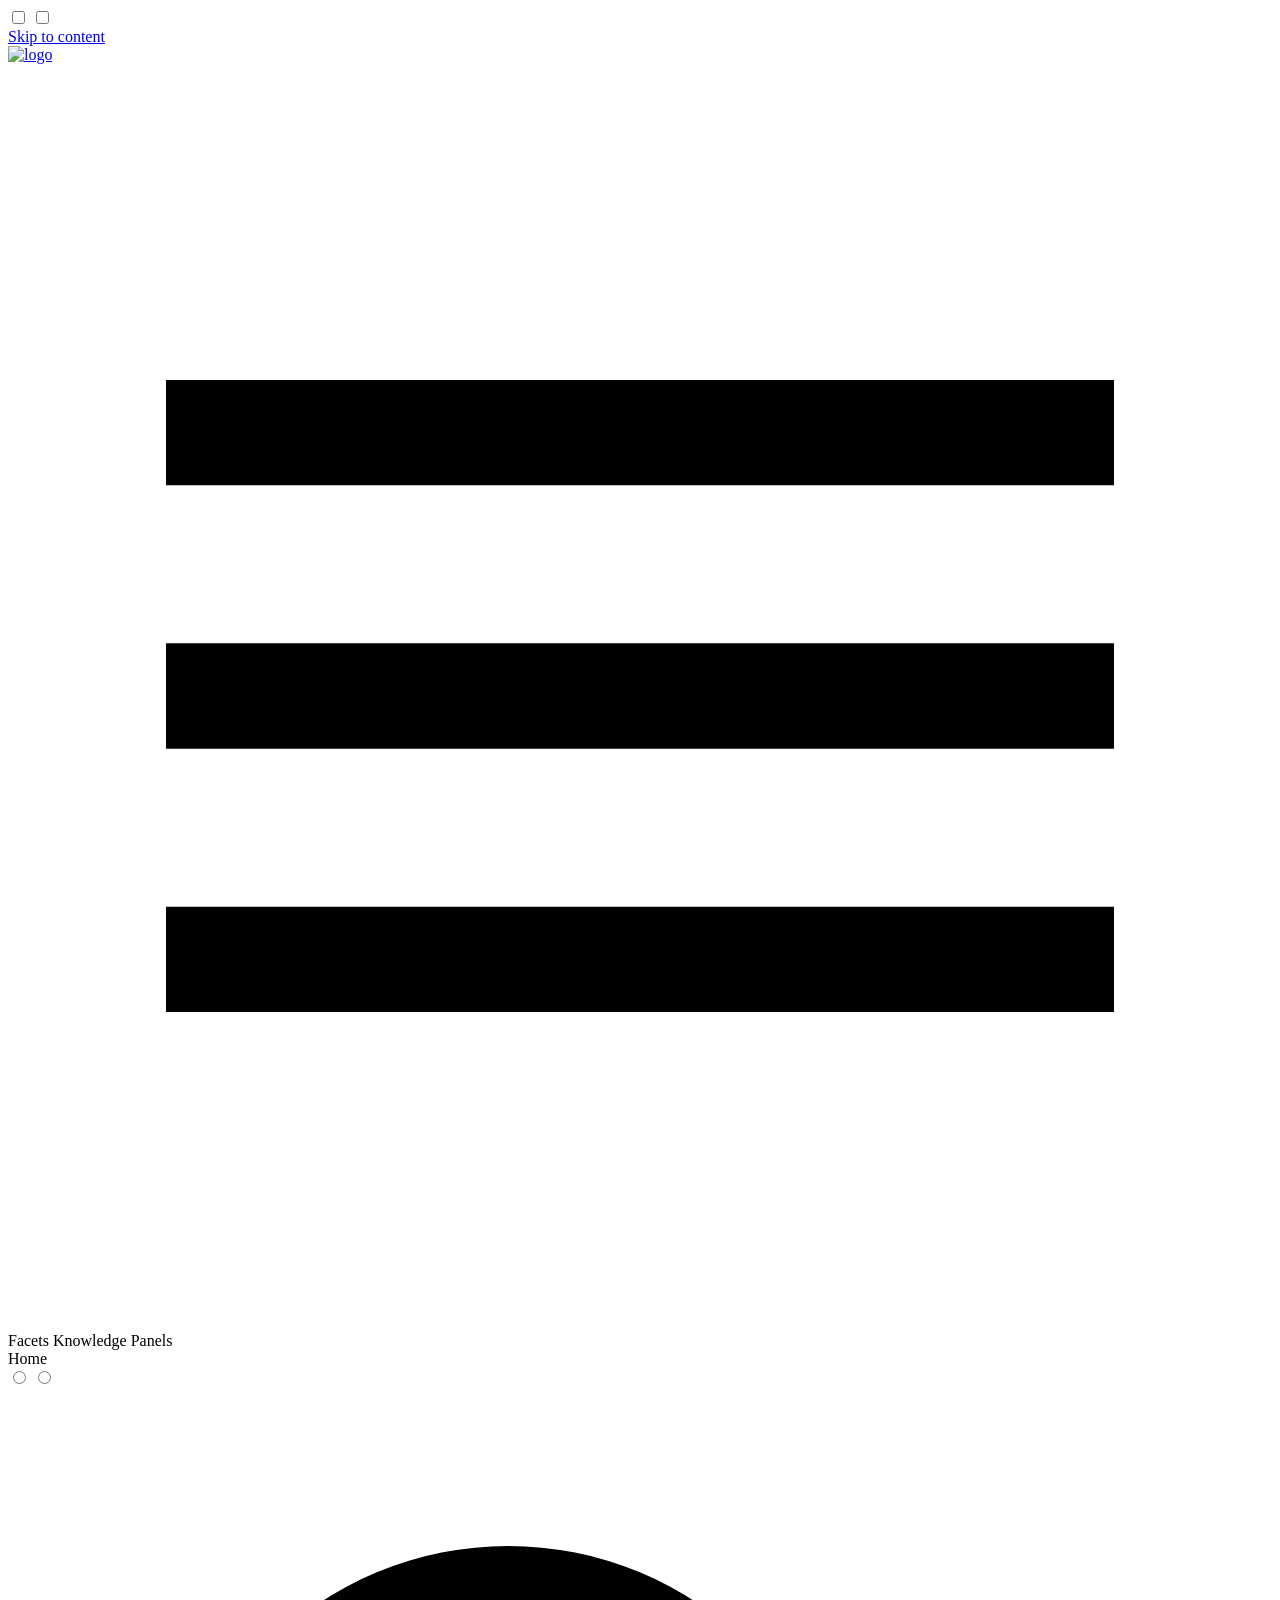
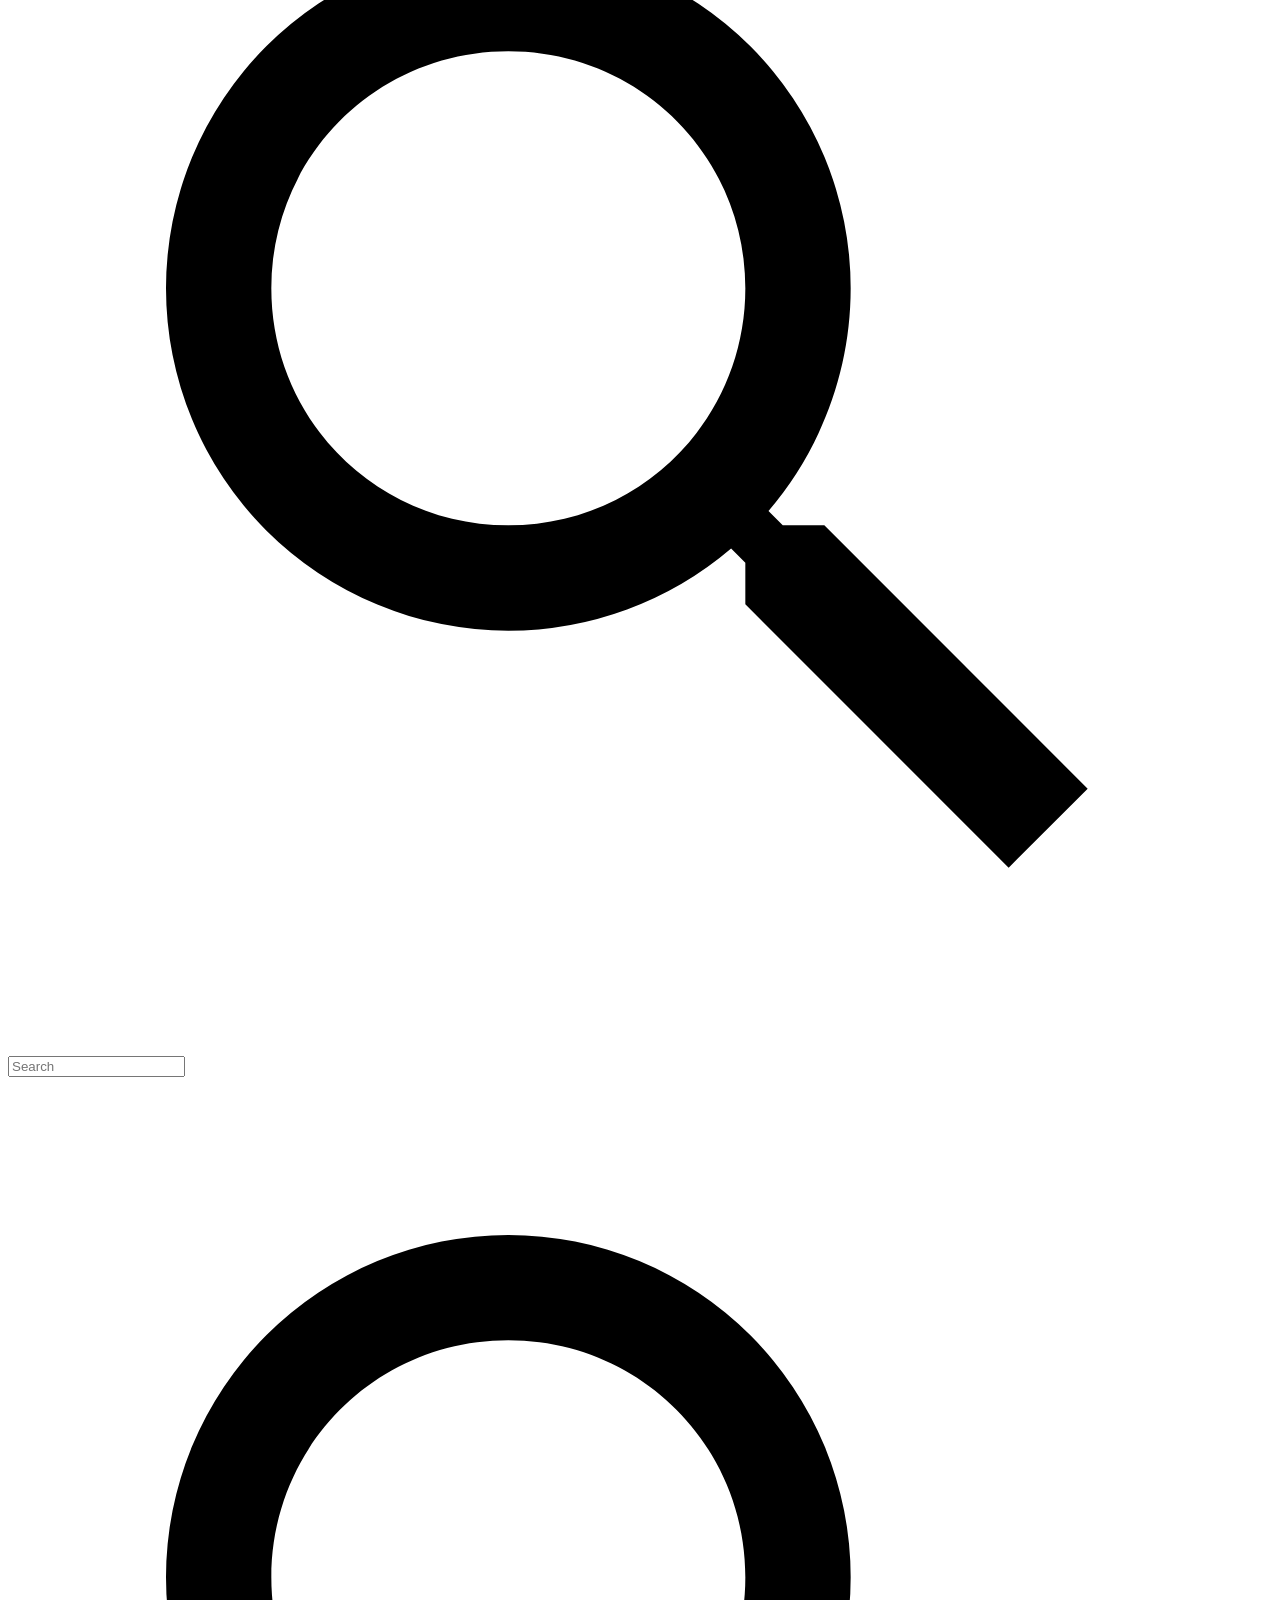
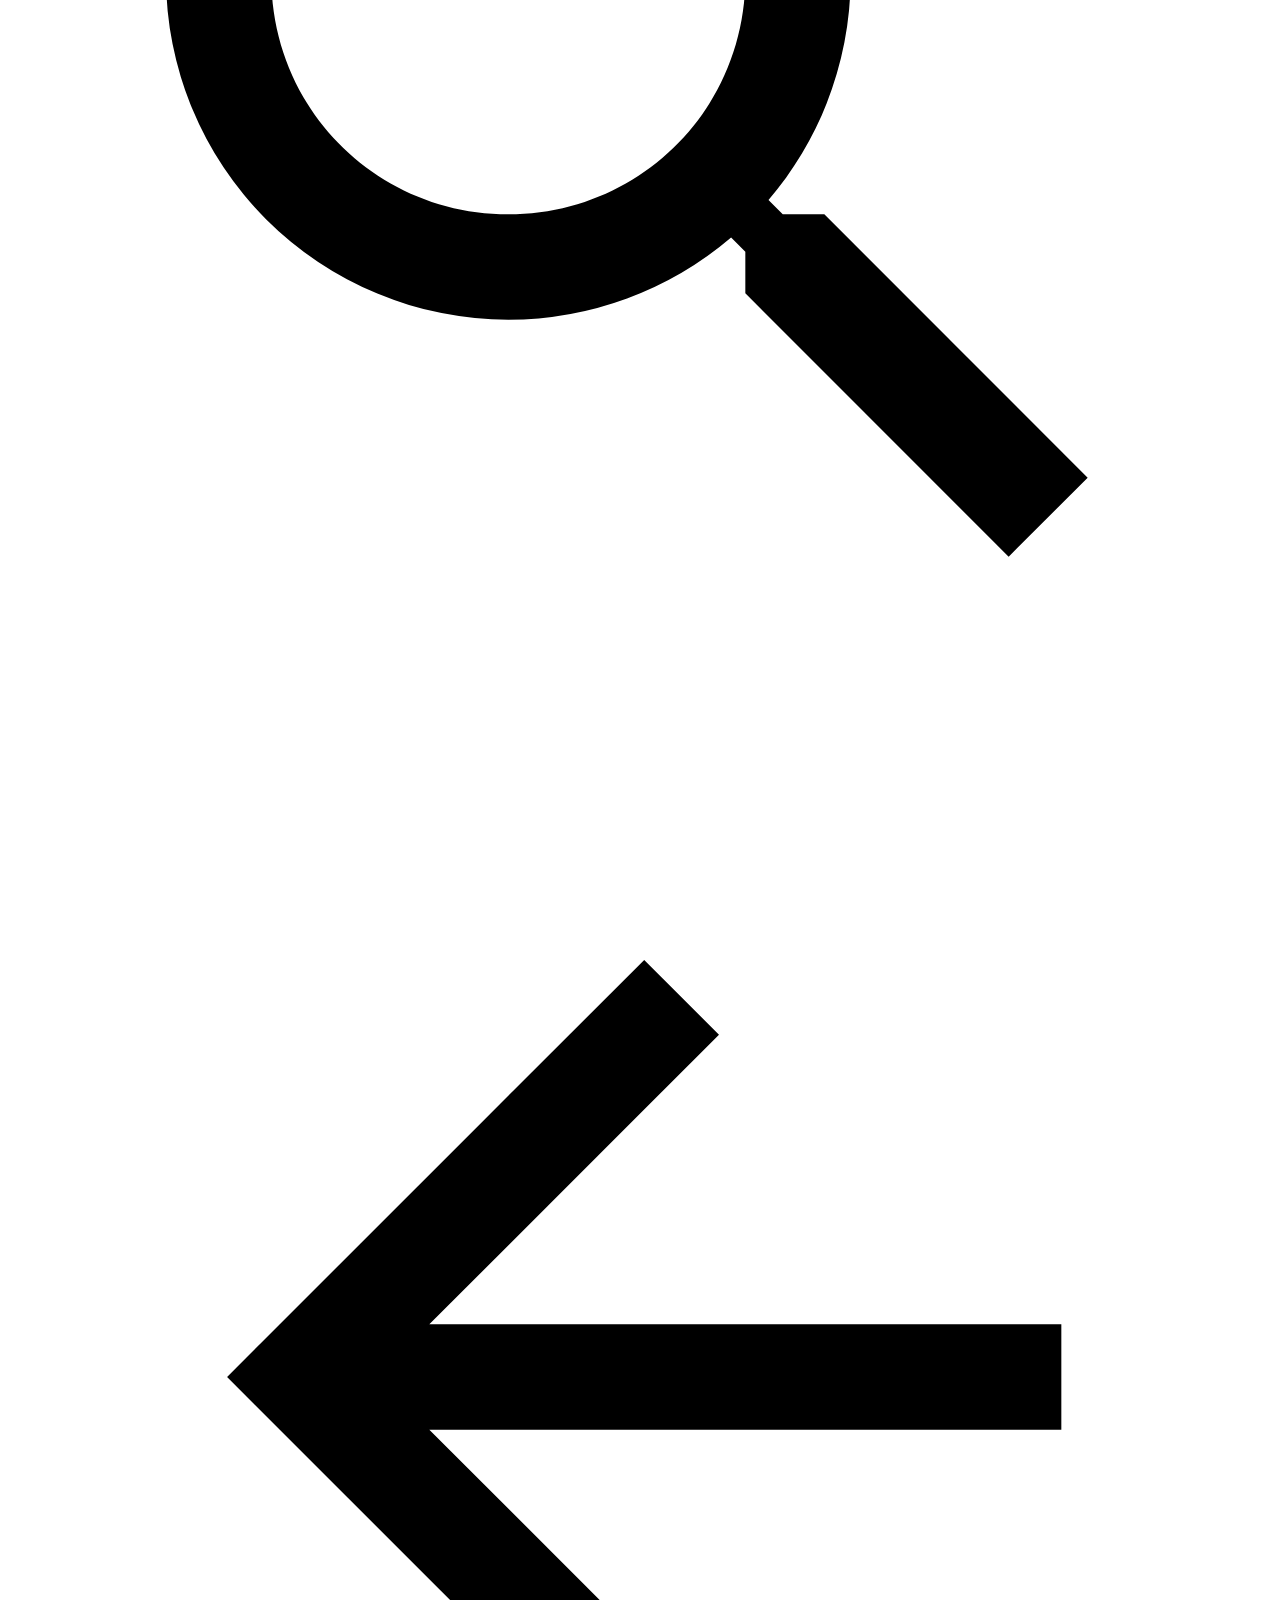
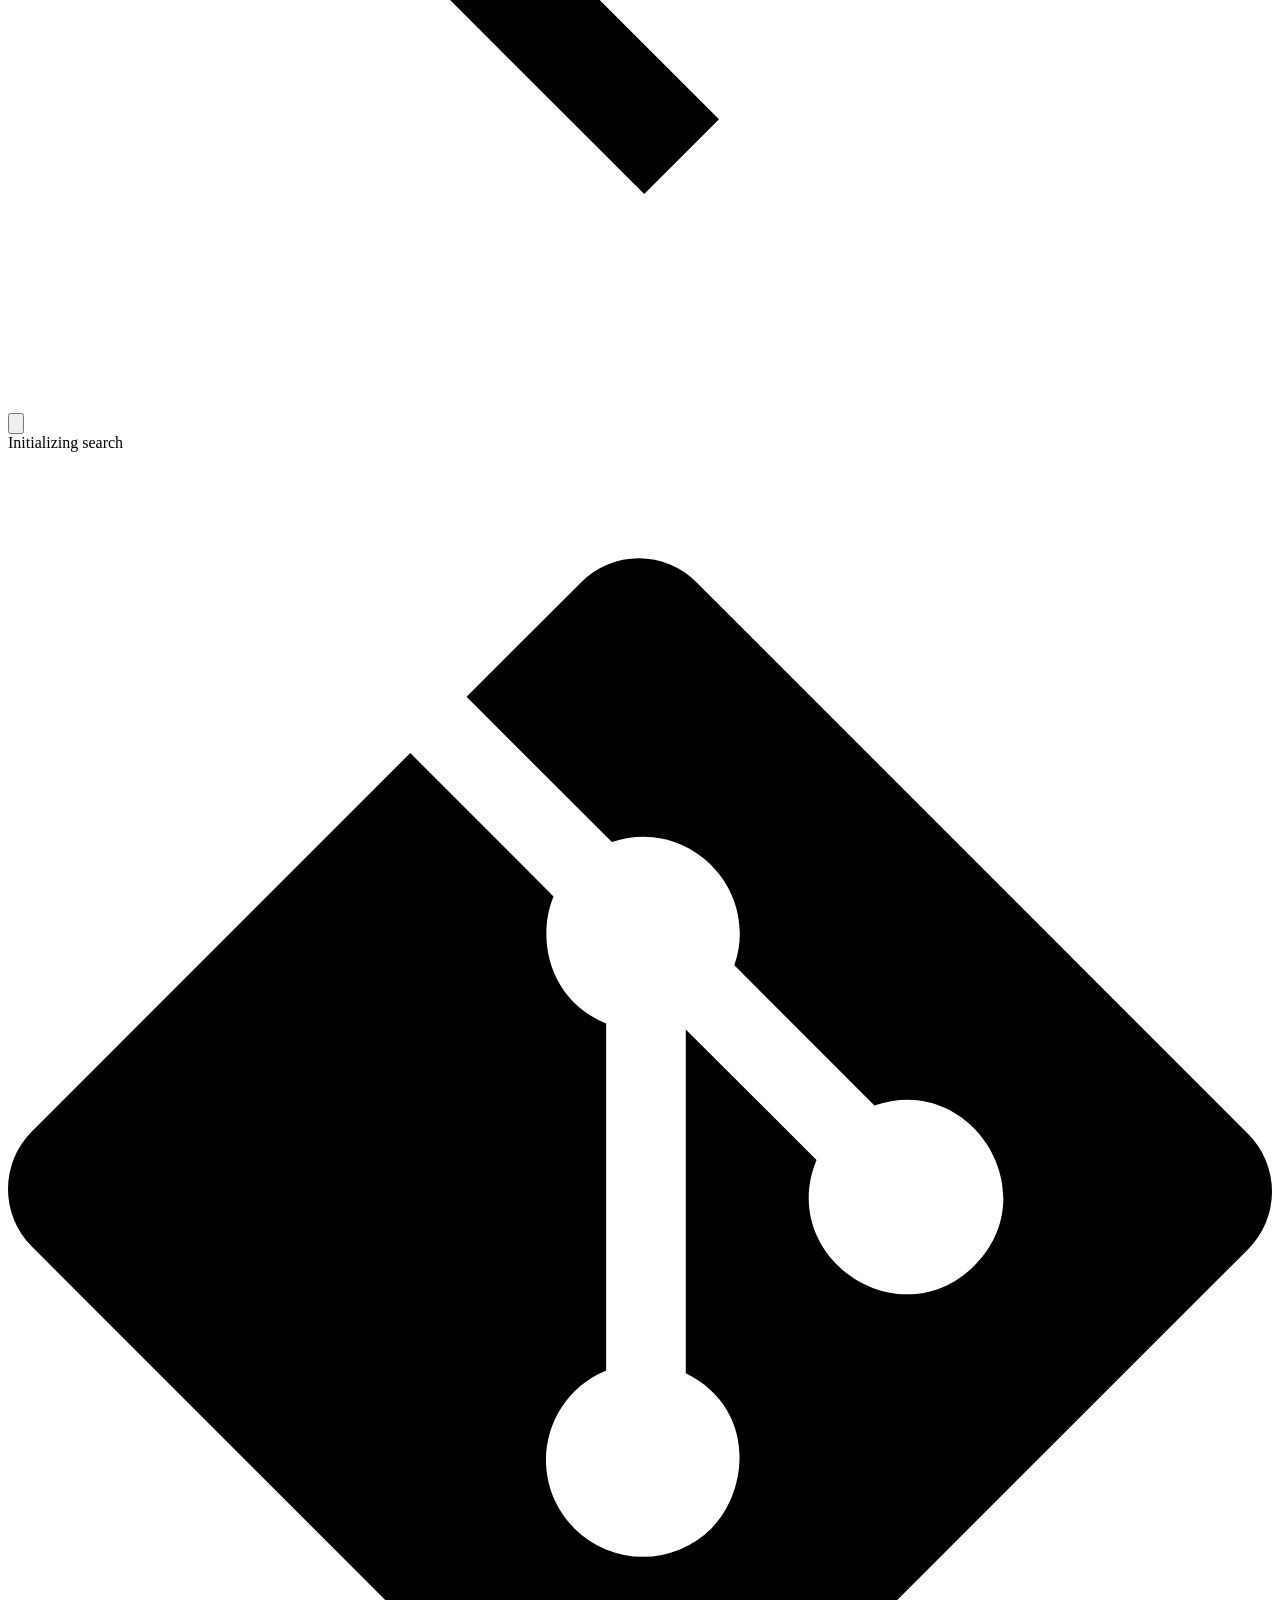
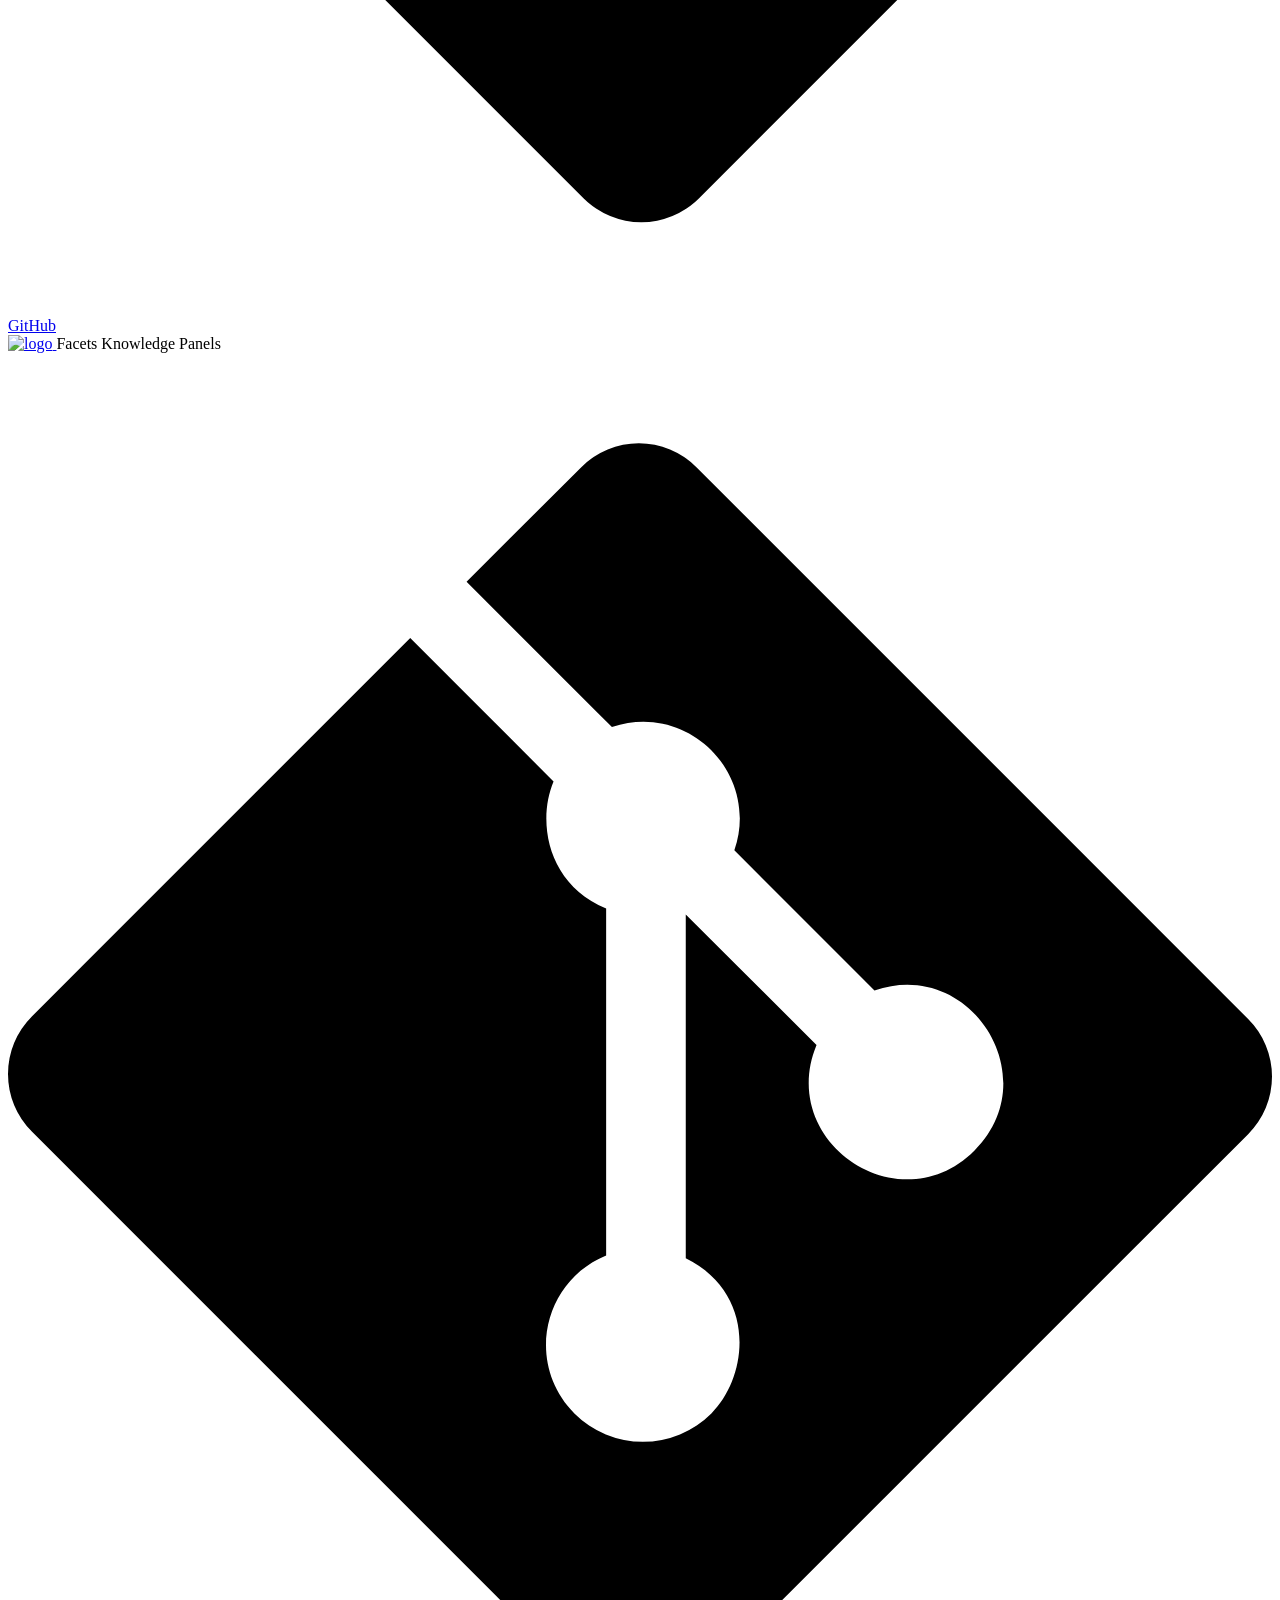
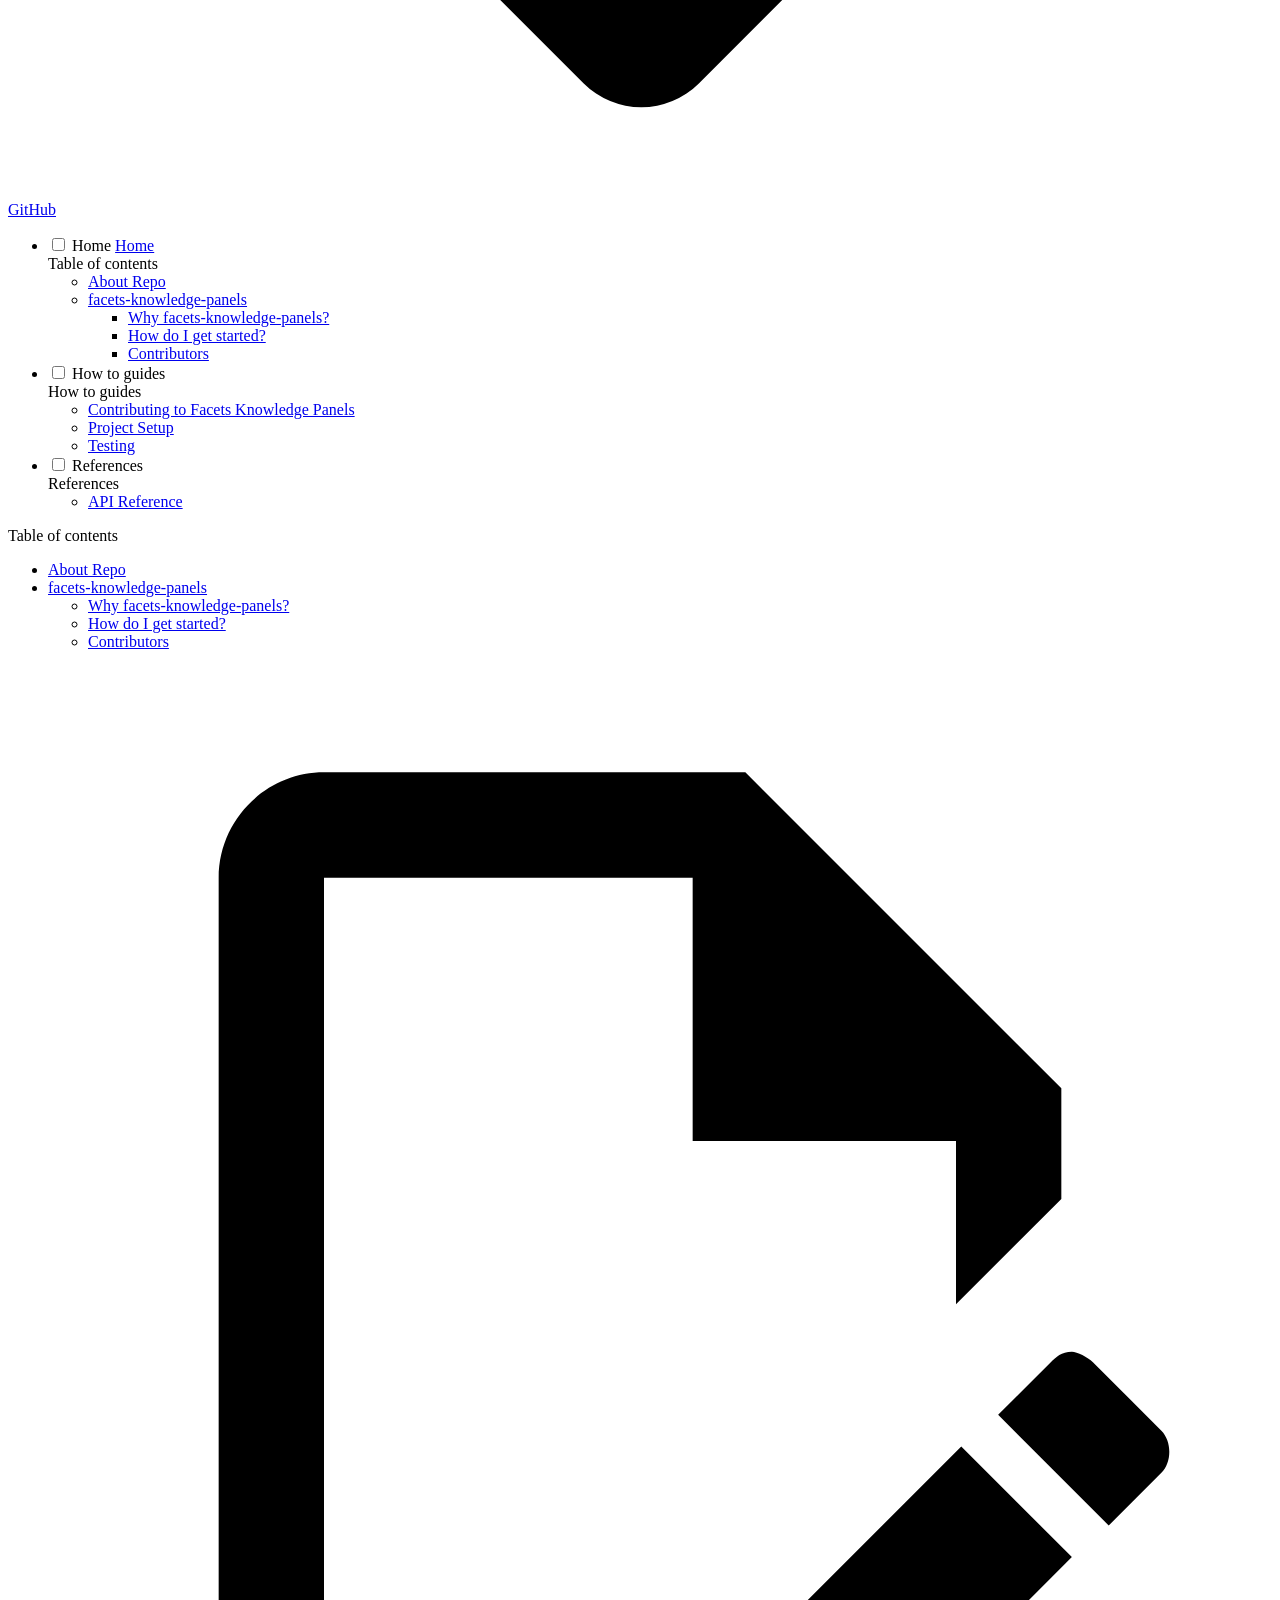
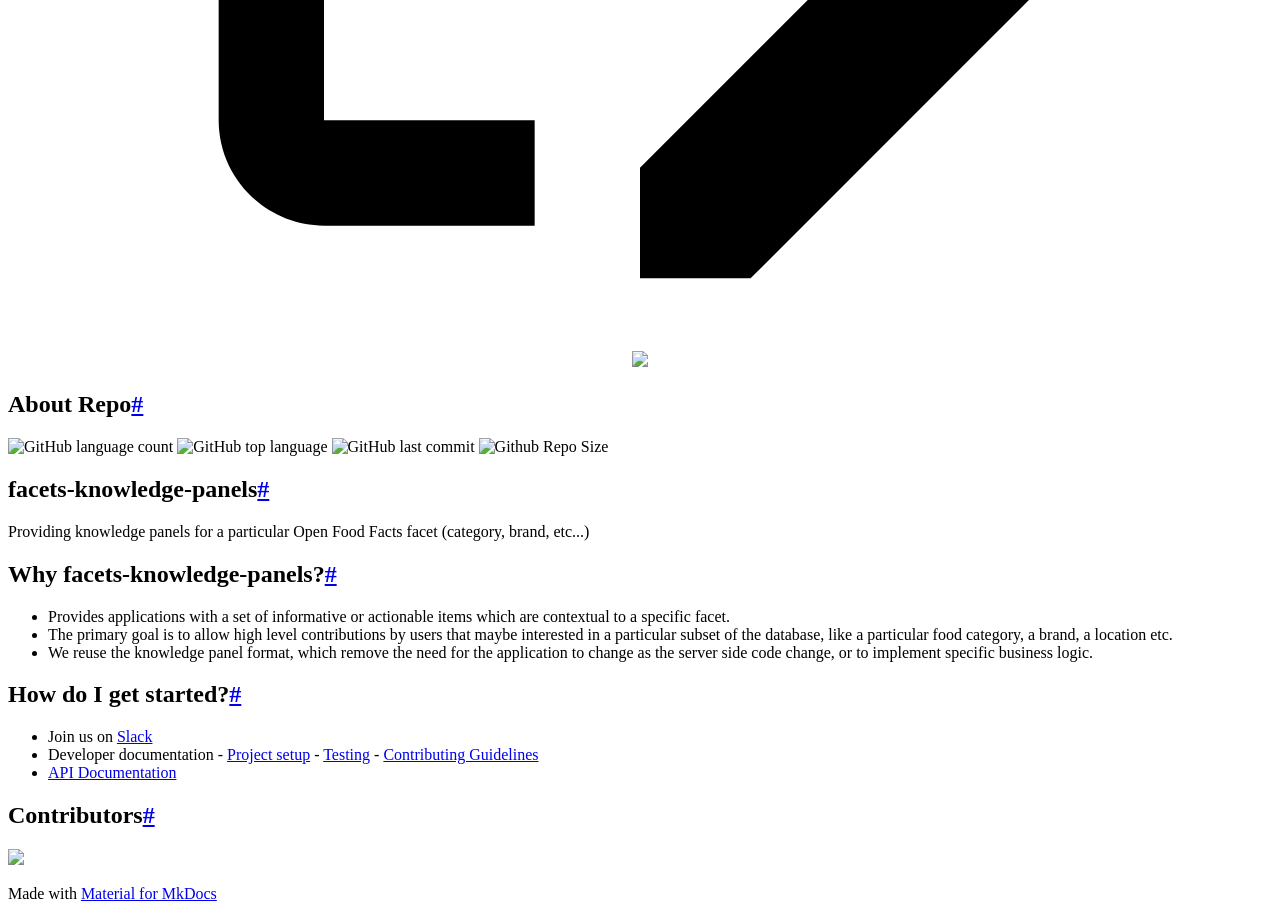
==== commit dfd2cc6b: "Deploying to gh-pages from @ openfoodfacts/facets-knowledge-panels@699b8bab105c13b89926f53336a28ce6f" ====
--- a/index.html
+++ b/index.html
@@ -626,6 +626,11 @@
                   
 
 
+  
+    <a href="https://github.com/openfoodfacts/facets-knowledge-panels/blob/main/docs/index.md" title="Edit this page" class="md-content__button md-icon">
+      
+      <svg xmlns="http://www.w3.org/2000/svg" viewBox="0 0 24 24"><path d="M10 20H6V4h7v5h5v3.1l2-2V8l-6-6H6c-1.1 0-2 .9-2 2v16c0 1.1.9 2 2 2h4zm10.2-7c.1 0 .3.1.4.2l1.3 1.3c.2.2.2.6 0 .8l-1 1-2.1-2.1 1-1c.1-.1.2-.2.4-.2m0 3.9L14.1 23H12v-2.1l6.1-6.1z"/></svg>
+    </a>
   
   
 
@@ -712,7 +717,7 @@
     
     
       
-      <script id="__config" type="application/json">{"base": ".", "features": [], "search": "assets/javascripts/workers/search.f8cc74c7.min.js", "tags": null, "translations": {"clipboard.copied": "Copied to clipboard", "clipboard.copy": "Copy to clipboard", "search.result.more.one": "1 more on this page", "search.result.more.other": "# more on this page", "search.result.none": "No matching documents", "search.result.one": "1 matching document", "search.result.other": "# matching documents", "search.result.placeholder": "Type to start searching", "search.result.term.missing": "Missing", "select.version": "Select version"}, "version": null}</script>
+      <script id="__config" type="application/json">{"base": ".", "features": ["content.action.edit"], "search": "assets/javascripts/workers/search.f8cc74c7.min.js", "tags": null, "translations": {"clipboard.copied": "Copied to clipboard", "clipboard.copy": "Copy to clipboard", "search.result.more.one": "1 more on this page", "search.result.more.other": "# more on this page", "search.result.none": "No matching documents", "search.result.one": "1 matching document", "search.result.other": "# matching documents", "search.result.placeholder": "Type to start searching", "search.result.term.missing": "Missing", "select.version": "Select version"}, "version": null}</script>
     
     
       <script src="assets/javascripts/bundle.c8b220af.min.js"></script>
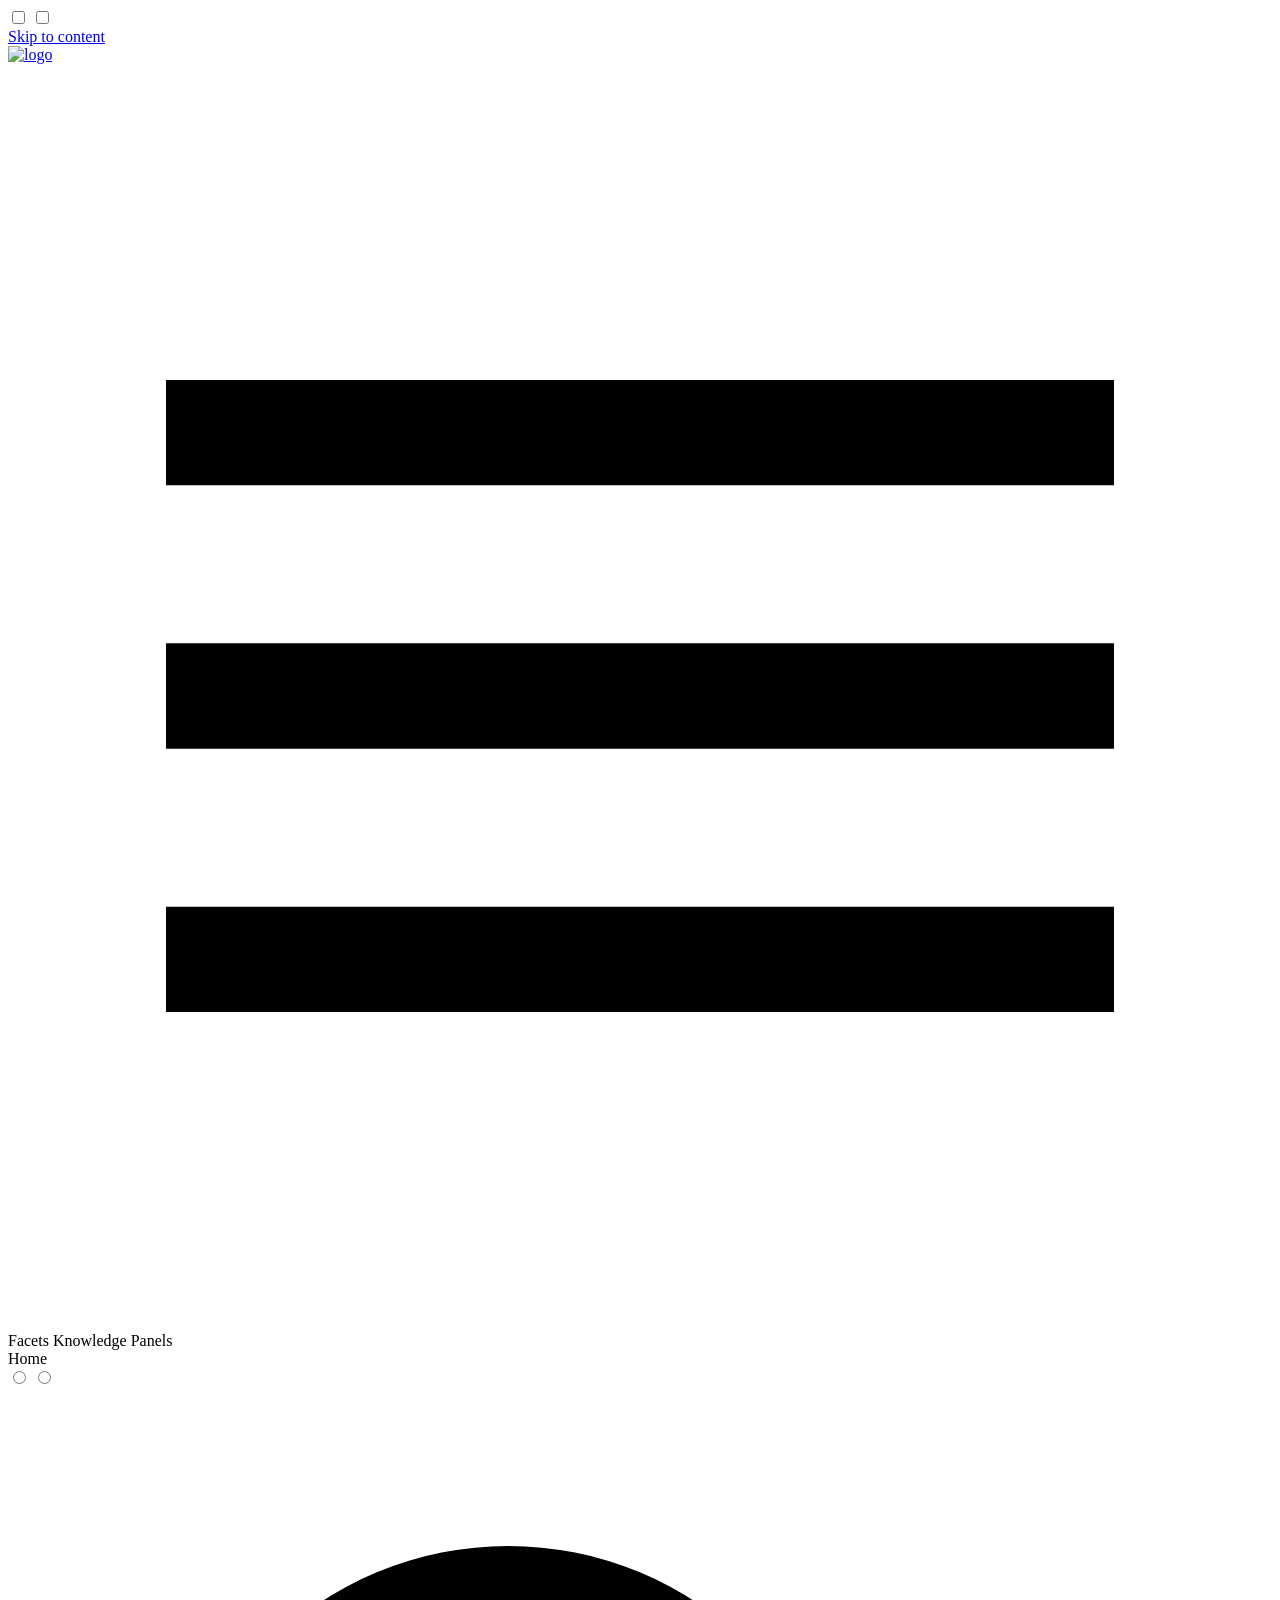
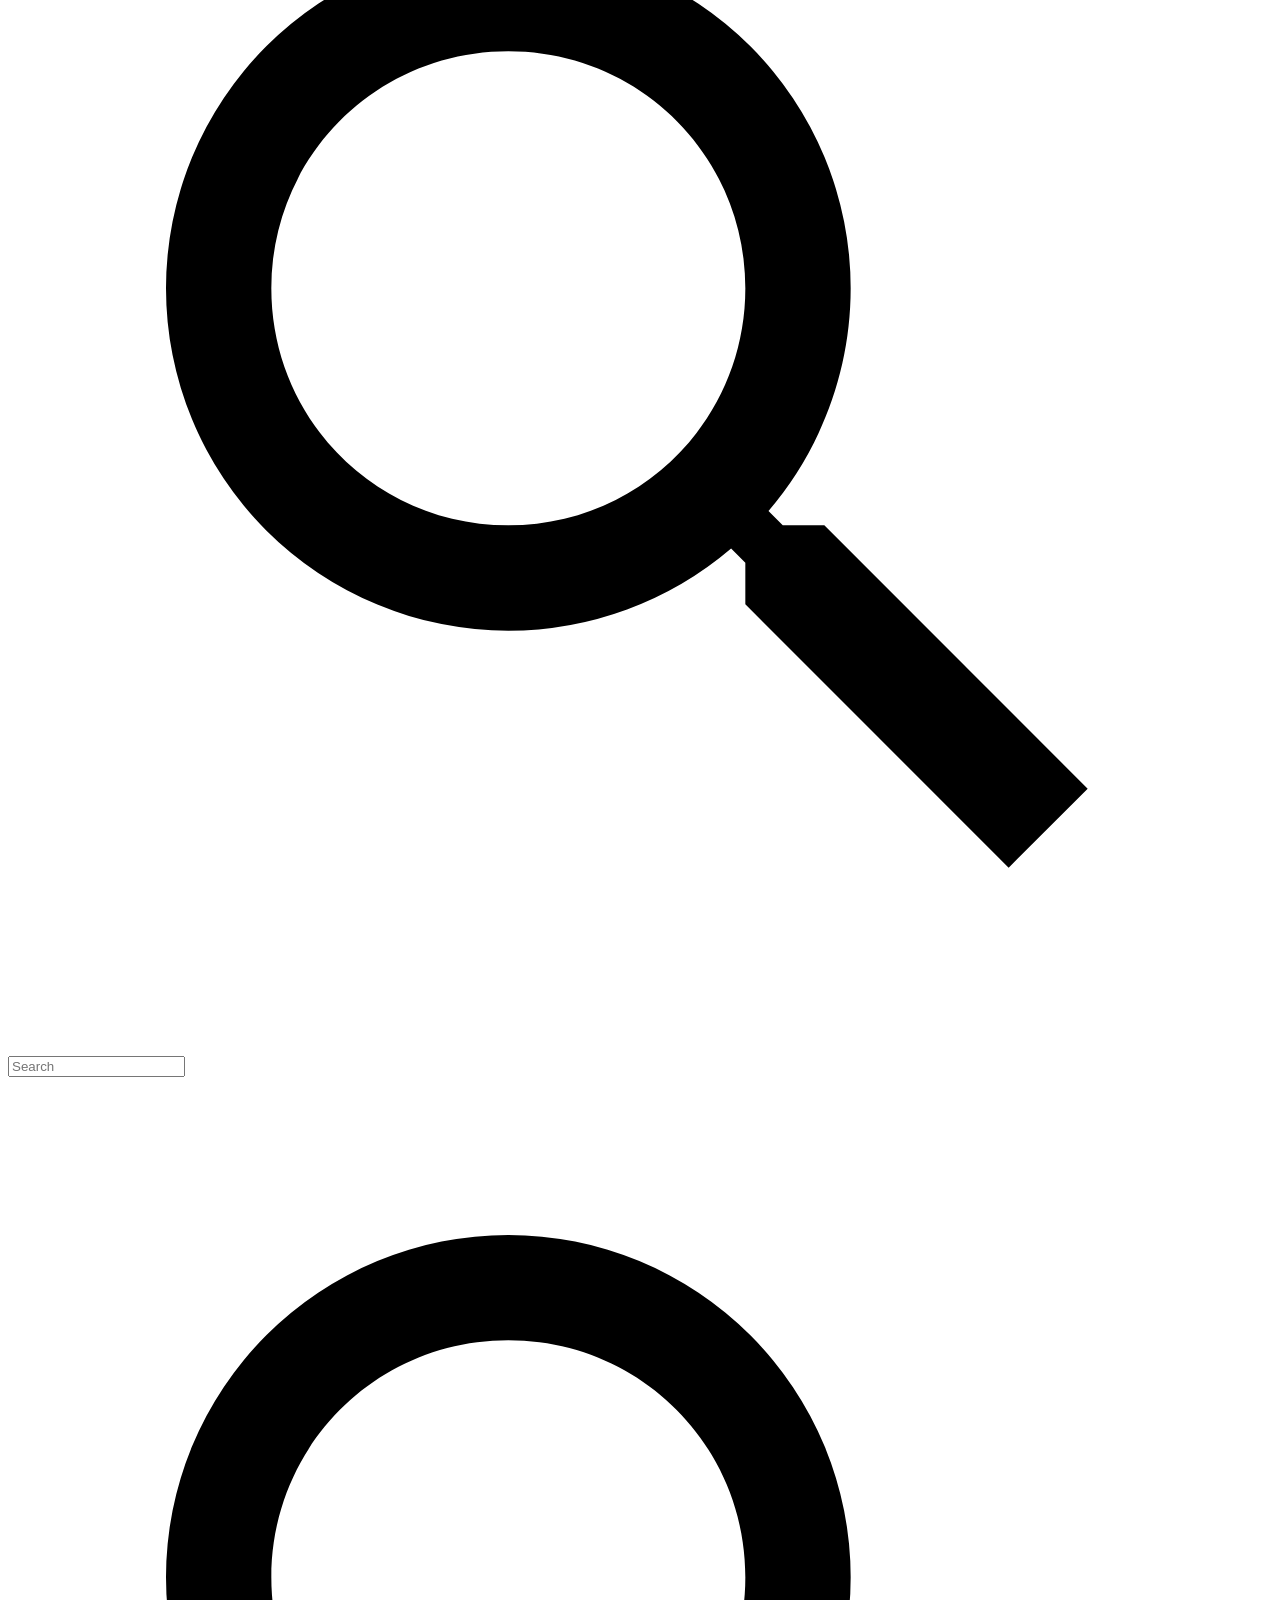
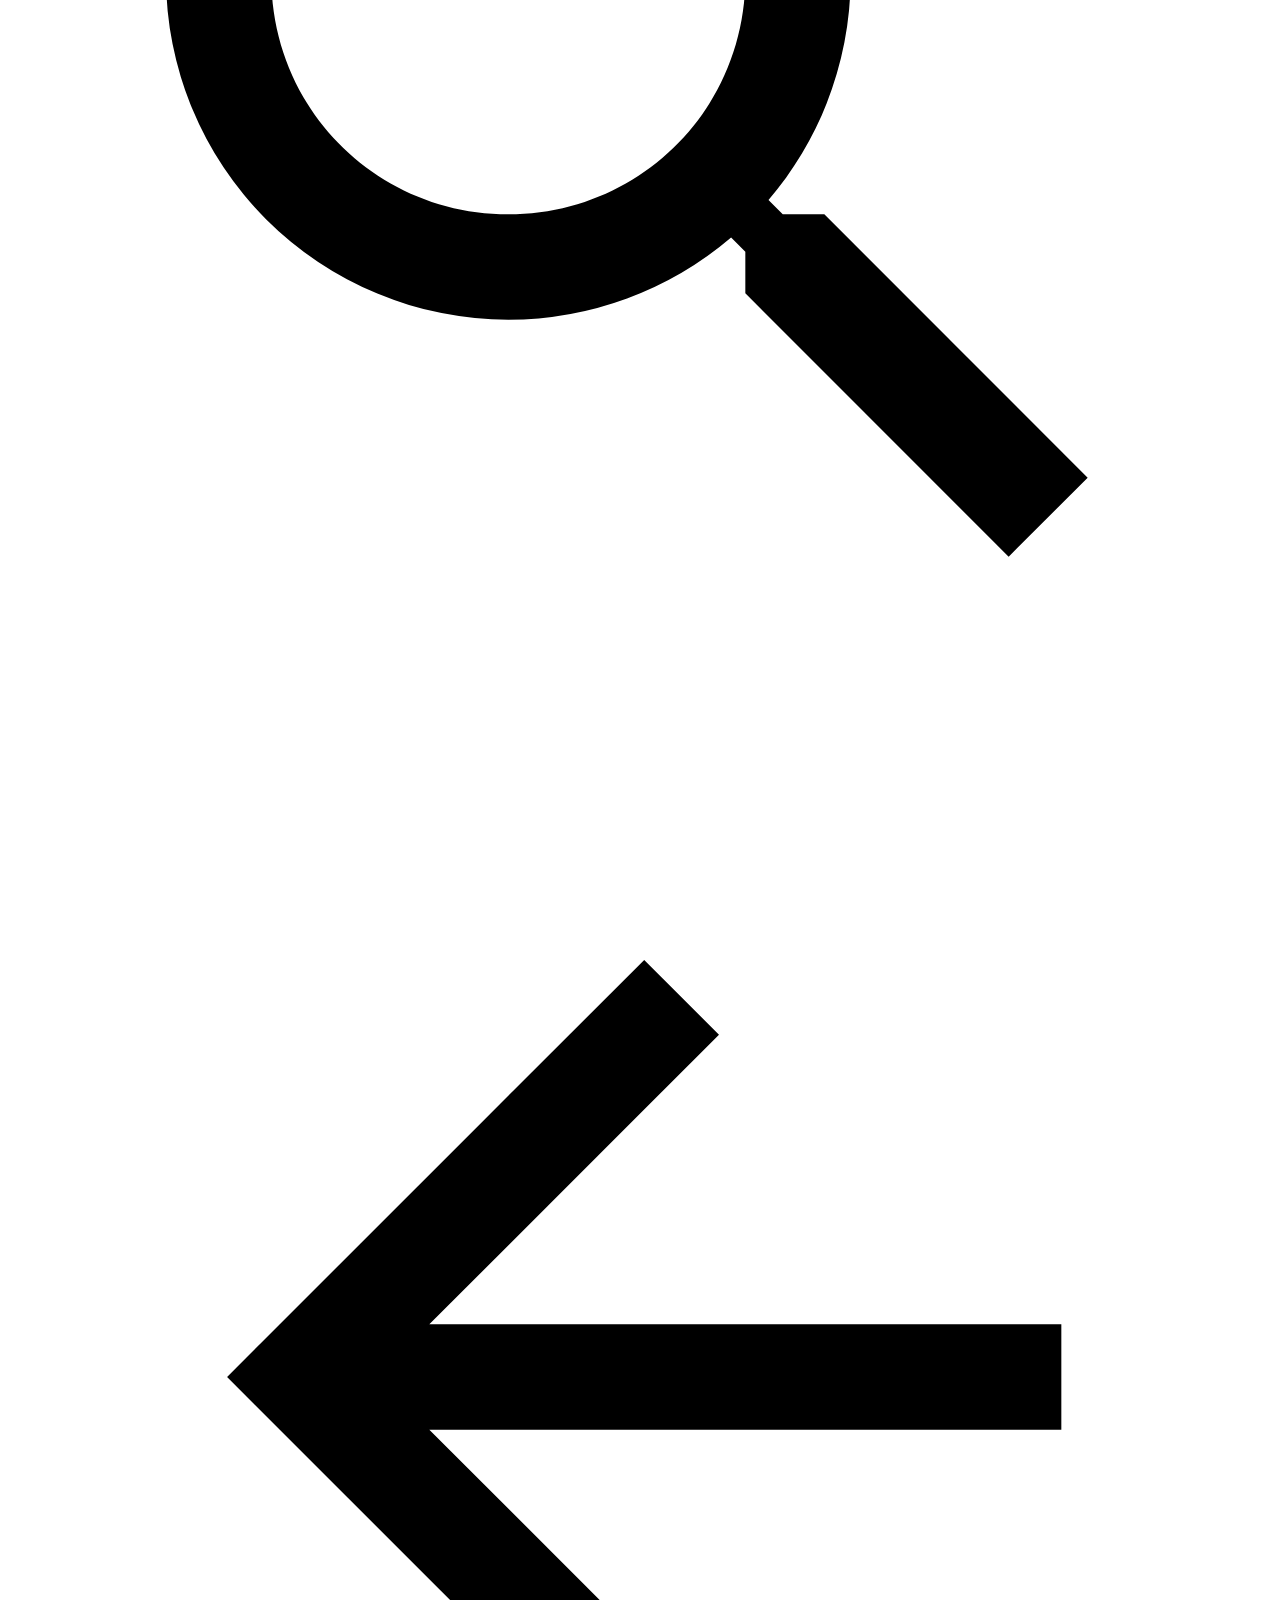
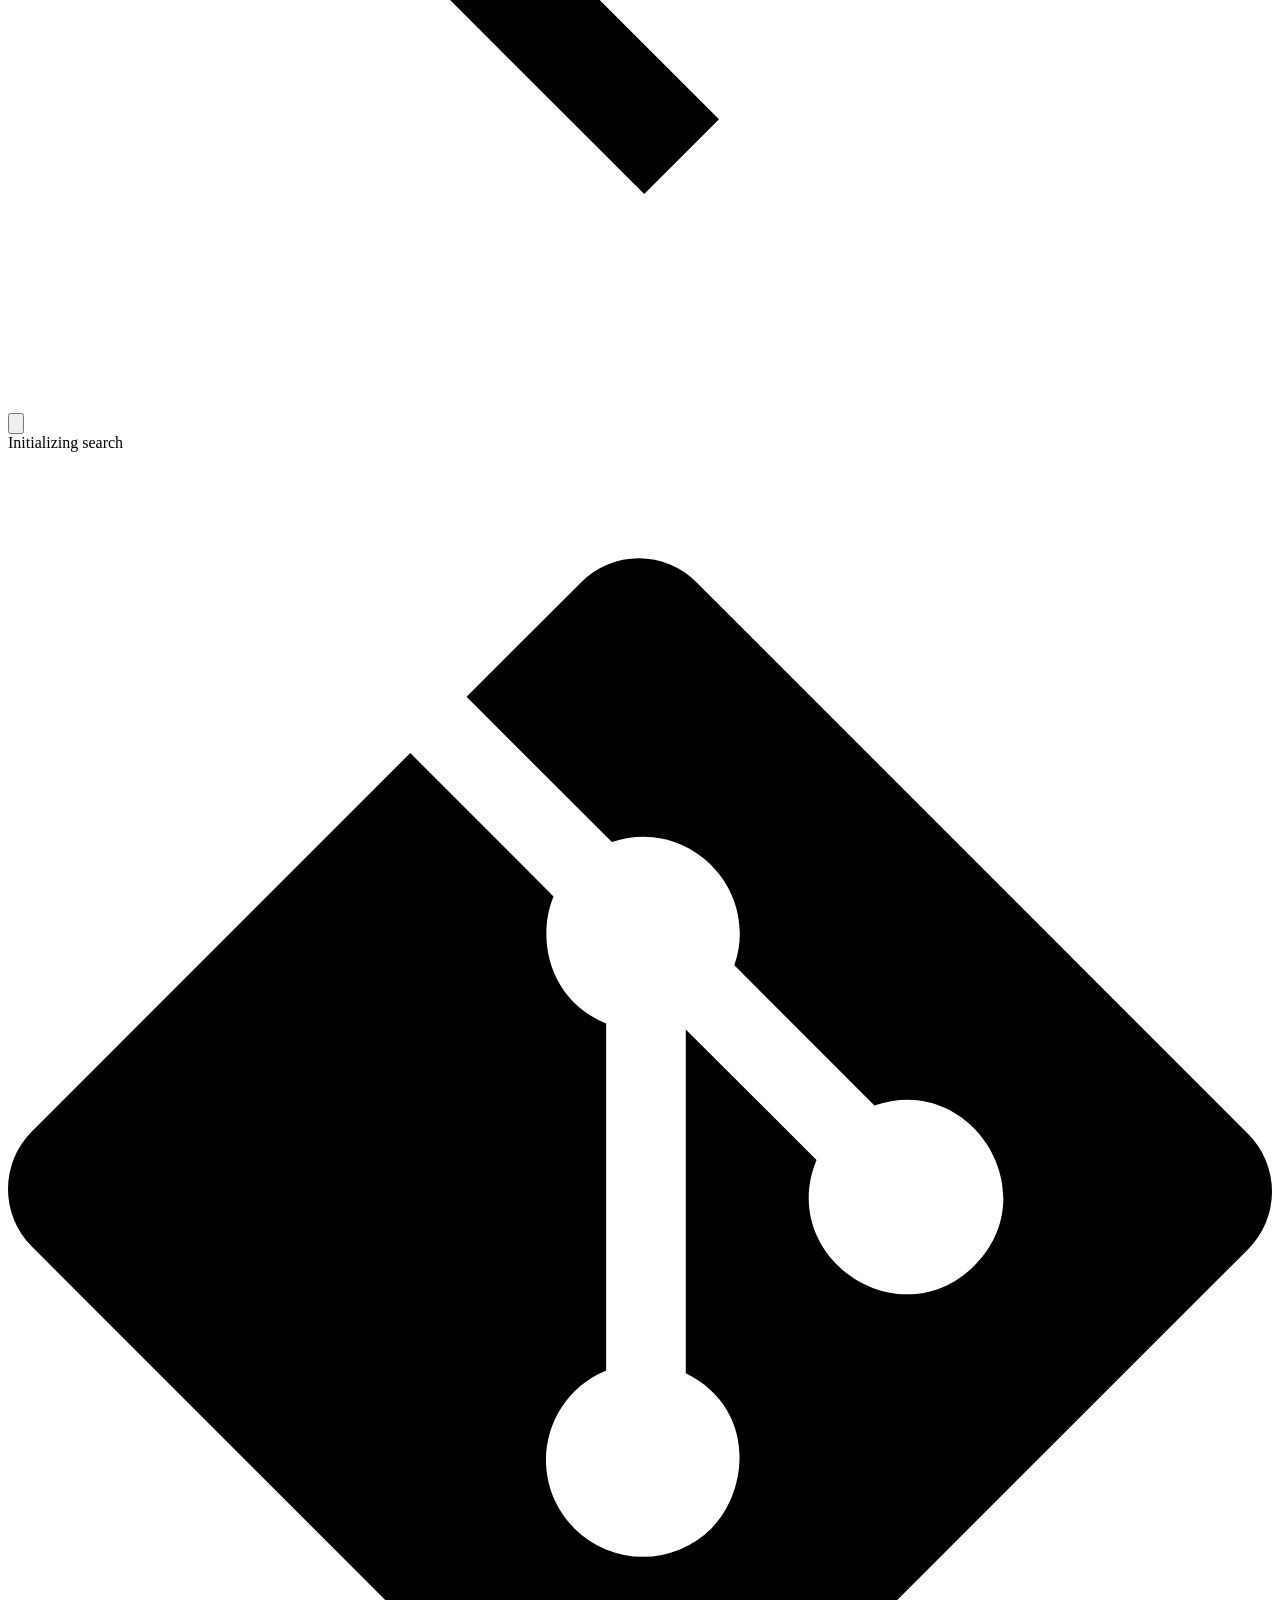
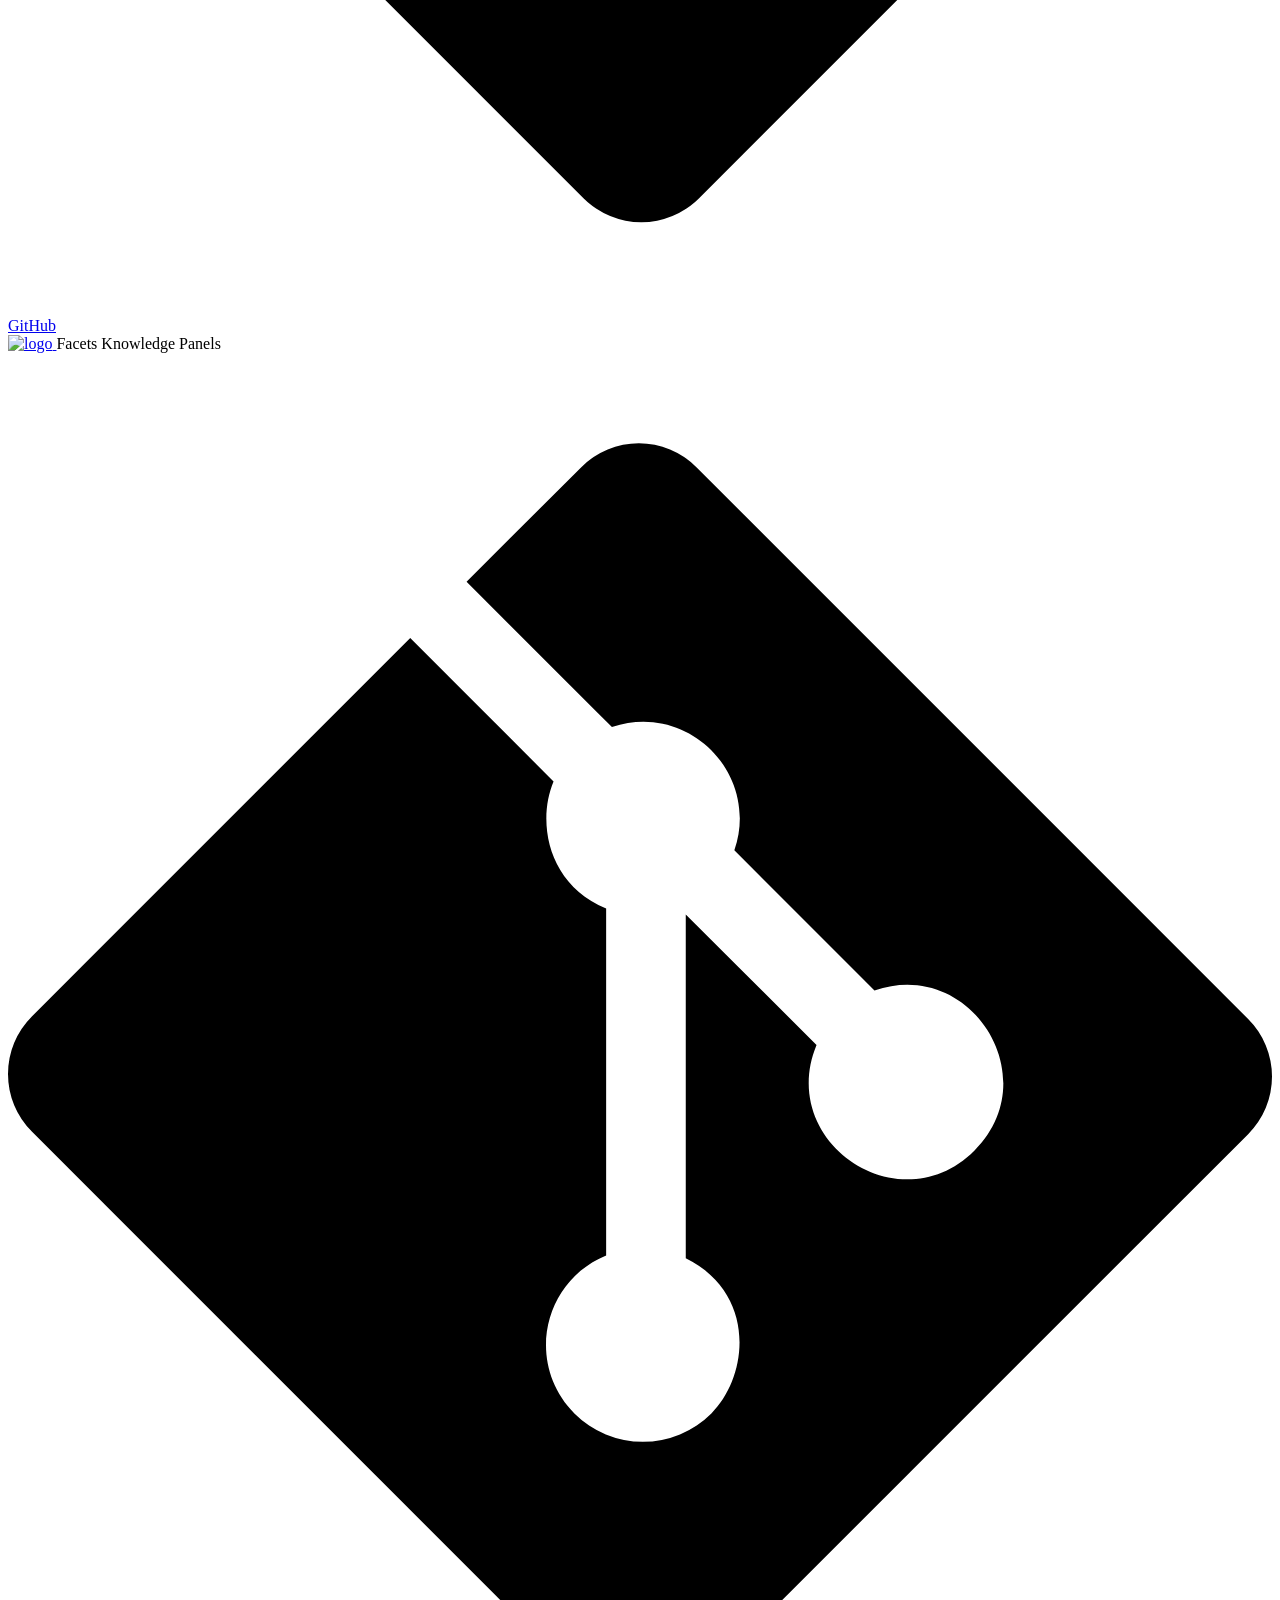
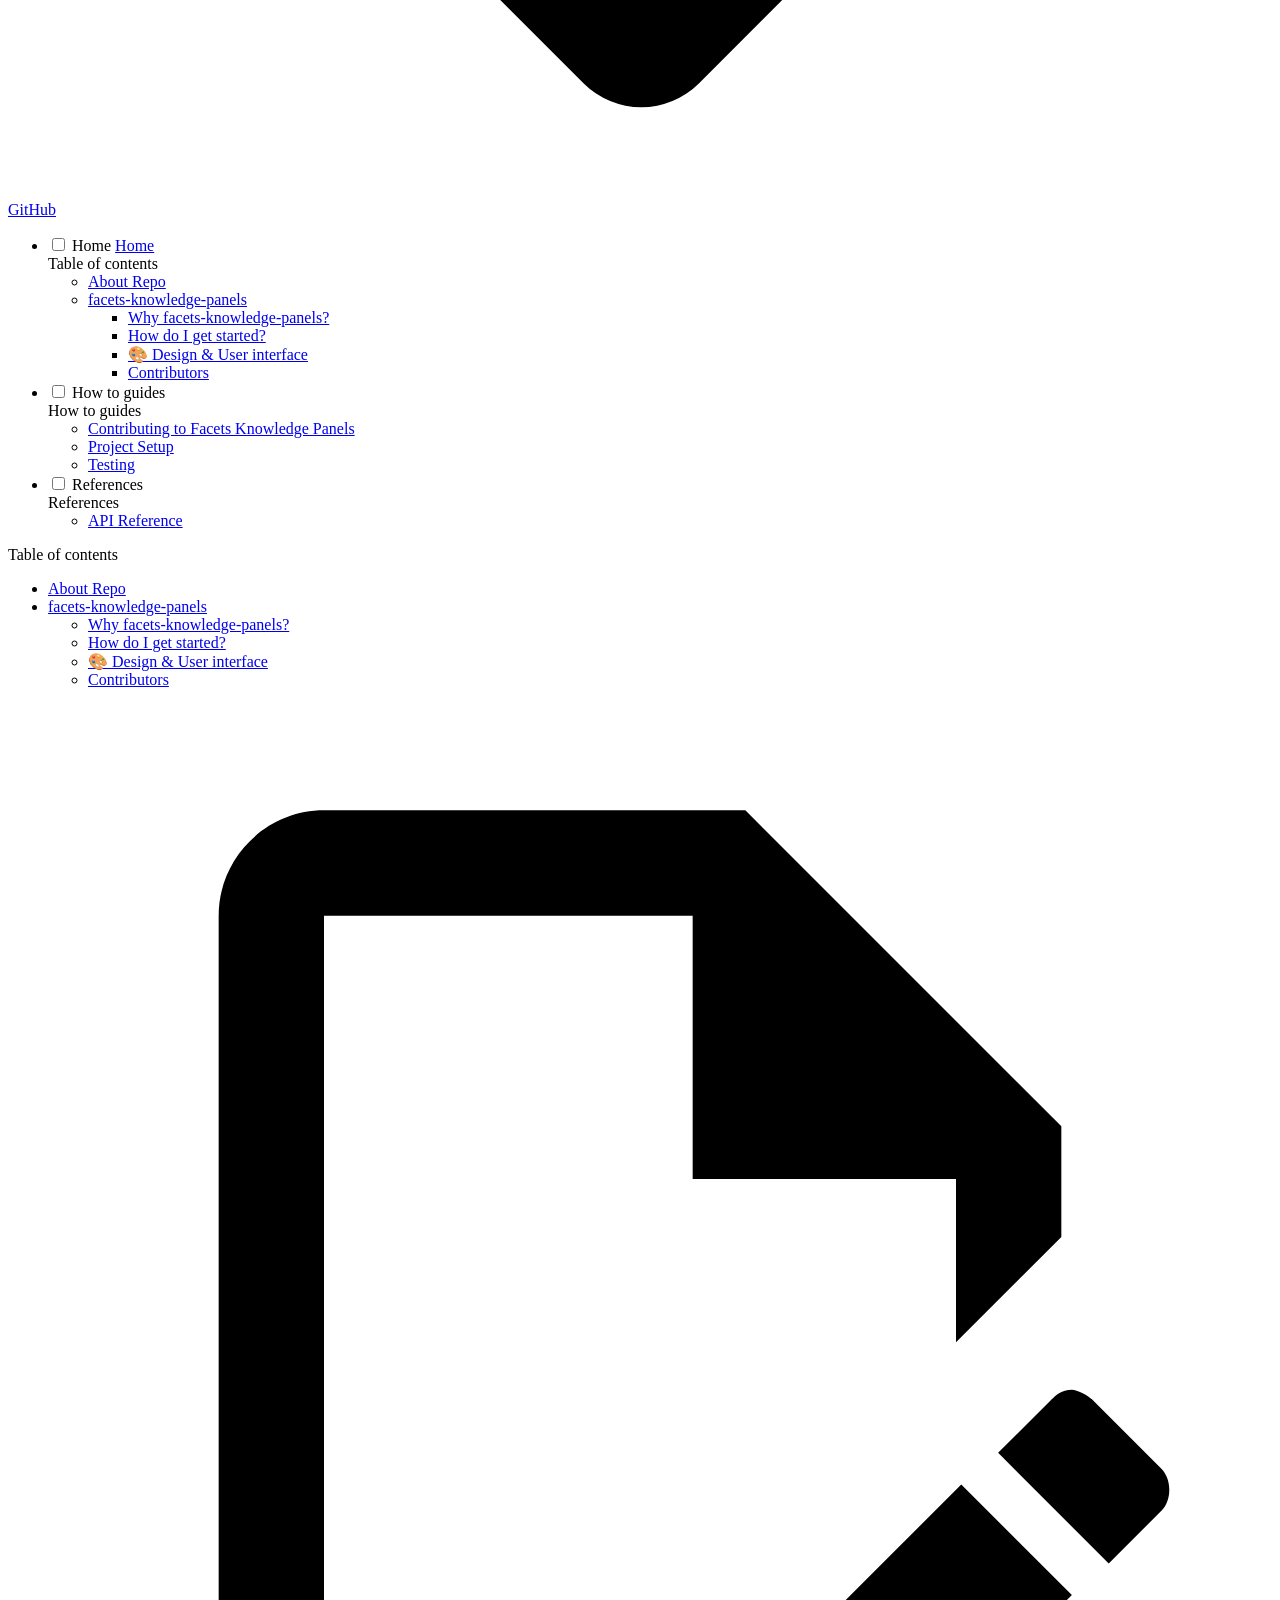
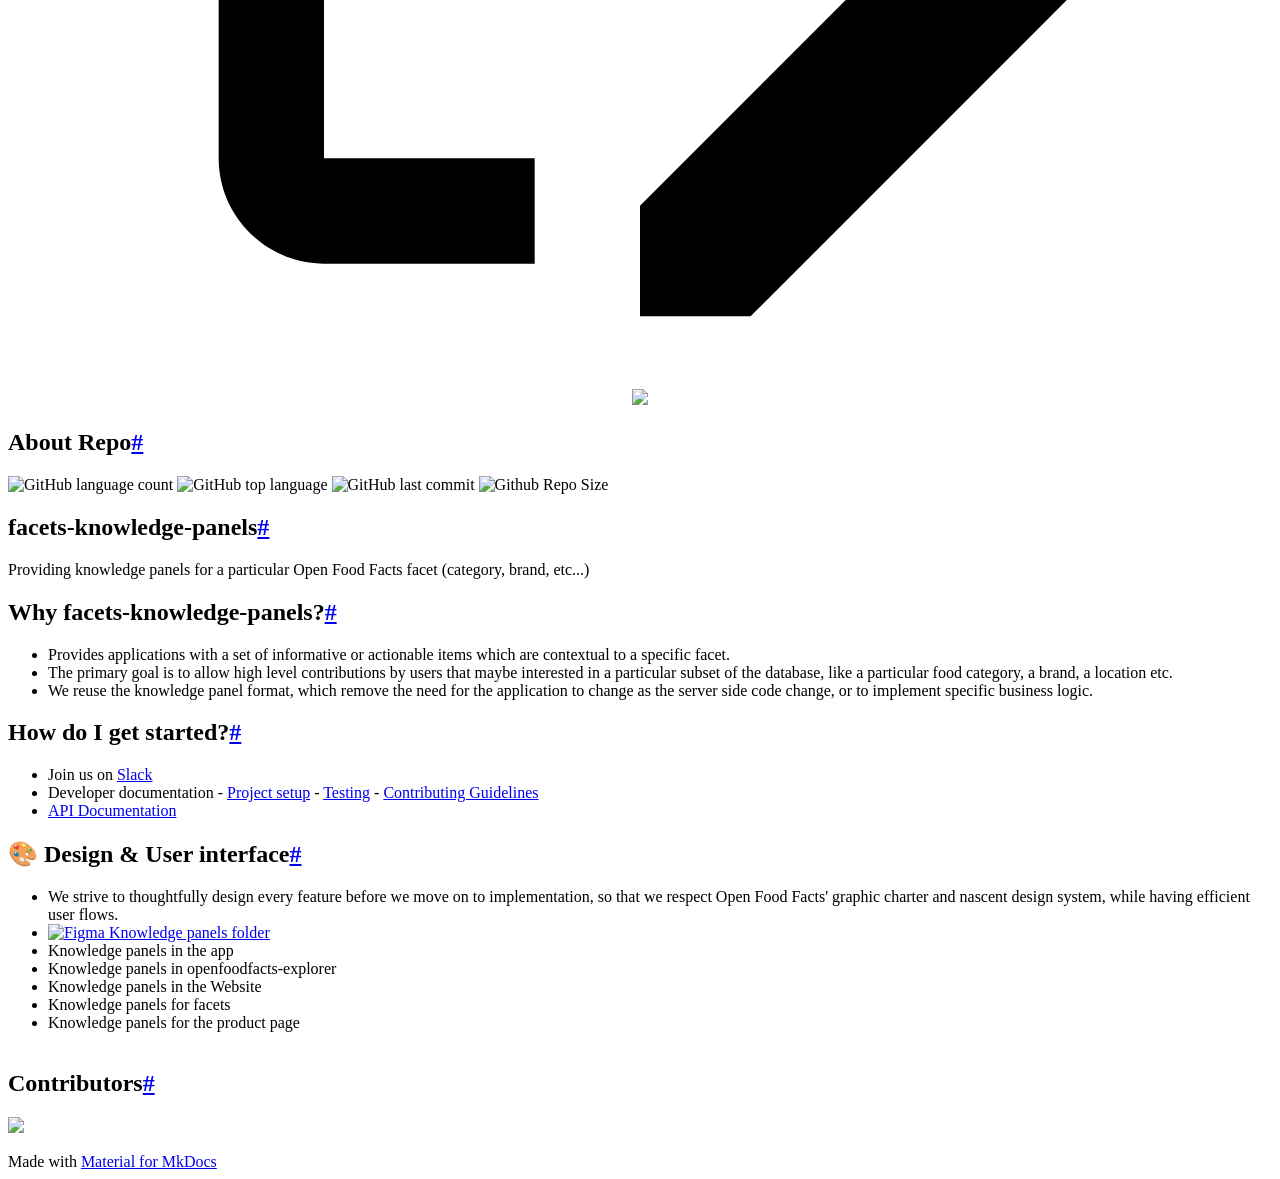
==== commit f0f680c1: "Deploying to gh-pages from @ openfoodfacts/facets-knowledge-panels@f725890eaf3a61b26265a380e32435fb9" ====
--- a/index.html
+++ b/index.html
@@ -14,7 +14,7 @@
       
       
       <link rel="icon" href="https://static.openfoodfacts.org/images/logos/off-logo-favicon-light.png">
-      <meta name="generator" content="mkdocs-1.6.1, mkdocs-material-9.6.12">
+      <meta name="generator" content="mkdocs-1.6.1, mkdocs-material-9.6.15">
     
     
       
@@ -22,7 +22,7 @@
       
     
     
-      <link rel="stylesheet" href="assets/stylesheets/main.2afb09e1.min.css">
+      <link rel="stylesheet" href="assets/stylesheets/main.342714a4.min.css">
       
         
         <link rel="stylesheet" href="assets/stylesheets/palette.06af60db.min.css">
@@ -333,6 +333,15 @@
 </li>
         
           <li class="md-nav__item">
+  <a href="#design-user-interface" class="md-nav__link">
+    <span class="md-ellipsis">
+      🎨 Design &amp; User interface
+    </span>
+  </a>
+  
+</li>
+        
+          <li class="md-nav__item">
   <a href="#contributors" class="md-nav__link">
     <span class="md-ellipsis">
       Contributors
@@ -598,6 +607,15 @@
 </li>
         
           <li class="md-nav__item">
+  <a href="#design-user-interface" class="md-nav__link">
+    <span class="md-ellipsis">
+      🎨 Design &amp; User interface
+    </span>
+  </a>
+  
+</li>
+        
+          <li class="md-nav__item">
   <a href="#contributors" class="md-nav__link">
     <span class="md-ellipsis">
       Contributors
@@ -627,7 +645,7 @@
 
 
   
-    <a href="https://github.com/openfoodfacts/facets-knowledge-panels/blob/main/docs/index.md" title="Edit this page" class="md-content__button md-icon">
+    <a href="https://github.com/openfoodfacts/facets-knowledge-panels/blob/main/docs/index.md" title="Edit this page" class="md-content__button md-icon" rel="edit">
       
       <svg xmlns="http://www.w3.org/2000/svg" viewBox="0 0 24 24"><path d="M10 20H6V4h7v5h5v3.1l2-2V8l-6-6H6c-1.1 0-2 .9-2 2v16c0 1.1.9 2 2 2h4zm10.2-7c.1 0 .3.1.4.2l1.3 1.3c.2.2.2.6 0 .8l-1 1-2.1-2.1 1-1c.1-.1.2-.2.4-.2m0 3.9L14.1 23H12v-2.1l6.1-6.1z"/></svg>
     </a>
@@ -665,6 +683,17 @@
     - <a href="how-to-guides/CONTRIBUTING/">Contributing Guidelines</a></li>
 <li><a href="references/API%20references/">API Documentation</a></li>
 </ul>
+<h2 id="design-user-interface">🎨 Design &amp; User interface<a class="headerlink" href="#design-user-interface" title="Permanent link">#</a></h2>
+<ul>
+<li>We strive to thoughtfully design every feature before we move on to implementation, so that we respect Open Food Facts' graphic charter and nascent design system, while having efficient user flows.</li>
+<li><a href="xxx"><img alt="Figma" src="https://img.shields.io/badge/figma-%23F24E1E.svg?logo=figma&amp;logoColor=white" /> Knowledge panels folder</a></li>
+<li>Knowledge panels in the app</li>
+<li>Knowledge panels in openfoodfacts-explorer</li>
+<li>Knowledge panels in the Website</li>
+<li>Knowledge panels for facets</li>
+<li>Knowledge panels for the product page
+<br><br></li>
+</ul>
 <h2 id="contributors">Contributors<a class="headerlink" href="#contributors" title="Permanent link">#</a></h2>
 <p><a href="https://github.com/openfoodfacts/facets-knowledge-panels/graphs/contributors">
   <img src="https://contrib.rocks/image?repo=openfoodfacts/facets-knowledge-panels" />
@@ -717,10 +746,10 @@
     
     
       
-      <script id="__config" type="application/json">{"base": ".", "features": ["content.action.edit"], "search": "assets/javascripts/workers/search.f8cc74c7.min.js", "tags": null, "translations": {"clipboard.copied": "Copied to clipboard", "clipboard.copy": "Copy to clipboard", "search.result.more.one": "1 more on this page", "search.result.more.other": "# more on this page", "search.result.none": "No matching documents", "search.result.one": "1 matching document", "search.result.other": "# matching documents", "search.result.placeholder": "Type to start searching", "search.result.term.missing": "Missing", "select.version": "Select version"}, "version": null}</script>
-    
-    
-      <script src="assets/javascripts/bundle.c8b220af.min.js"></script>
+      <script id="__config" type="application/json">{"base": ".", "features": ["content.action.edit"], "search": "assets/javascripts/workers/search.d50fe291.min.js", "tags": null, "translations": {"clipboard.copied": "Copied to clipboard", "clipboard.copy": "Copy to clipboard", "search.result.more.one": "1 more on this page", "search.result.more.other": "# more on this page", "search.result.none": "No matching documents", "search.result.one": "1 matching document", "search.result.other": "# matching documents", "search.result.placeholder": "Type to start searching", "search.result.term.missing": "Missing", "select.version": "Select version"}, "version": null}</script>
+    
+    
+      <script src="assets/javascripts/bundle.56ea9cef.min.js"></script>
       
     
   </body>
--- a/assets/stylesheets/main.342714a4.min.css
+++ b/assets/stylesheets/main.342714a4.min.css
@@ -0,0 +1 @@
+@charset "UTF-8";html{-webkit-text-size-adjust:none;-moz-text-size-adjust:none;text-size-adjust:none;box-sizing:border-box}*,:after,:before{box-sizing:inherit}@media (prefers-reduced-motion){*,:after,:before{transition:none!important}}body{margin:0}a,button,input,label{-webkit-tap-highlight-color:transparent}a{color:inherit;text-decoration:none}hr{border:0;box-sizing:initial;display:block;height:.05rem;overflow:visible;padding:0}small{font-size:80%}sub,sup{line-height:1em}img{border-style:none}table{border-collapse:initial;border-spacing:0}td,th{font-weight:400;vertical-align:top}button{background:#0000;border:0;font-family:inherit;font-size:inherit;margin:0;padding:0}input{border:0;outline:none}:root{--md-primary-fg-color:#4051b5;--md-primary-fg-color--light:#5d6cc0;--md-primary-fg-color--dark:#303fa1;--md-primary-bg-color:#fff;--md-primary-bg-color--light:#ffffffb3;--md-accent-fg-color:#526cfe;--md-accent-fg-color--transparent:#526cfe1a;--md-accent-bg-color:#fff;--md-accent-bg-color--light:#ffffffb3}[data-md-color-scheme=default]{color-scheme:light}[data-md-color-scheme=default] img[src$="#gh-dark-mode-only"],[data-md-color-scheme=default] img[src$="#only-dark"]{display:none}:root,[data-md-color-scheme=default]{--md-hue:225deg;--md-default-fg-color:#000000de;--md-default-fg-color--light:#0000008a;--md-default-fg-color--lighter:#00000052;--md-default-fg-color--lightest:#00000012;--md-default-bg-color:#fff;--md-default-bg-color--light:#ffffffb3;--md-default-bg-color--lighter:#ffffff4d;--md-default-bg-color--lightest:#ffffff1f;--md-code-fg-color:#36464e;--md-code-bg-color:#f5f5f5;--md-code-hl-color:#4287ff;--md-code-hl-color--light:#4287ff1a;--md-code-hl-number-color:#d52a2a;--md-code-hl-special-color:#db1457;--md-code-hl-function-color:#a846b9;--md-code-hl-constant-color:#6e59d9;--md-code-hl-keyword-color:#3f6ec6;--md-code-hl-string-color:#1c7d4d;--md-code-hl-name-color:var(--md-code-fg-color);--md-code-hl-operator-color:var(--md-default-fg-color--light);--md-code-hl-punctuation-color:var(--md-default-fg-color--light);--md-code-hl-comment-color:var(--md-default-fg-color--light);--md-code-hl-generic-color:var(--md-default-fg-color--light);--md-code-hl-variable-color:var(--md-default-fg-color--light);--md-typeset-color:var(--md-default-fg-color);--md-typeset-a-color:var(--md-primary-fg-color);--md-typeset-del-color:#f5503d26;--md-typeset-ins-color:#0bd57026;--md-typeset-kbd-color:#fafafa;--md-typeset-kbd-accent-color:#fff;--md-typeset-kbd-border-color:#b8b8b8;--md-typeset-mark-color:#ffff0080;--md-typeset-table-color:#0000001f;--md-typeset-table-color--light:rgba(0,0,0,.035);--md-admonition-fg-color:var(--md-default-fg-color);--md-admonition-bg-color:var(--md-default-bg-color);--md-warning-fg-color:#000000de;--md-warning-bg-color:#ff9;--md-footer-fg-color:#fff;--md-footer-fg-color--light:#ffffffb3;--md-footer-fg-color--lighter:#ffffff73;--md-footer-bg-color:#000000de;--md-footer-bg-color--dark:#00000052;--md-shadow-z1:0 0.2rem 0.5rem #0000000d,0 0 0.05rem #0000001a;--md-shadow-z2:0 0.2rem 0.5rem #0000001a,0 0 0.05rem #00000040;--md-shadow-z3:0 0.2rem 0.5rem #0003,0 0 0.05rem #00000059}.md-icon svg{fill:currentcolor;display:block;height:1.2rem;width:1.2rem}body{-webkit-font-smoothing:antialiased;-moz-osx-font-smoothing:grayscale;--md-text-font-family:var(--md-text-font,_),-apple-system,BlinkMacSystemFont,Helvetica,Arial,sans-serif;--md-code-font-family:var(--md-code-font,_),SFMono-Regular,Consolas,Menlo,monospace}aside,body,input{font-feature-settings:"kern","liga";color:var(--md-typeset-color);font-family:var(--md-text-font-family)}code,kbd,pre{font-feature-settings:"kern";font-family:var(--md-code-font-family)}:root{--md-typeset-table-sort-icon:url('data:image/svg+xml;charset=utf-8,<svg xmlns="http://www.w3.org/2000/svg" viewBox="0 0 24 24"><path d="m18 21-4-4h3V7h-3l4-4 4 4h-3v10h3M2 19v-2h10v2M2 13v-2h7v2M2 7V5h4v2z"/></svg>');--md-typeset-table-sort-icon--asc:url('data:image/svg+xml;charset=utf-8,<svg xmlns="http://www.w3.org/2000/svg" viewBox="0 0 24 24"><path d="M19 17h3l-4 4-4-4h3V3h2M2 17h10v2H2M6 5v2H2V5m0 6h7v2H2z"/></svg>');--md-typeset-table-sort-icon--desc:url('data:image/svg+xml;charset=utf-8,<svg xmlns="http://www.w3.org/2000/svg" viewBox="0 0 24 24"><path d="M19 7h3l-4-4-4 4h3v14h2M2 17h10v2H2M6 5v2H2V5m0 6h7v2H2z"/></svg>')}.md-typeset{-webkit-print-color-adjust:exact;color-adjust:exact;font-size:.8rem;line-height:1.6;overflow-wrap:break-word}@media print{.md-typeset{font-size:.68rem}}.md-typeset blockquote,.md-typeset dl,.md-typeset figure,.md-typeset ol,.md-typeset pre,.md-typeset ul{margin-bottom:1em;margin-top:1em}.md-typeset h1{color:var(--md-default-fg-color--light);font-size:2em;line-height:1.3;margin:0 0 1.25em}.md-typeset h1,.md-typeset h2{font-weight:300;letter-spacing:-.01em}.md-typeset h2{font-size:1.5625em;line-height:1.4;margin:1.6em 0 .64em}.md-typeset h3{font-size:1.25em;font-weight:400;letter-spacing:-.01em;line-height:1.5;margin:1.6em 0 .8em}.md-typeset h2+h3{margin-top:.8em}.md-typeset h4{font-weight:700;letter-spacing:-.01em;margin:1em 0}.md-typeset h5,.md-typeset h6{color:var(--md-default-fg-color--light);font-size:.8em;font-weight:700;letter-spacing:-.01em;margin:1.25em 0}.md-typeset h5{text-transform:uppercase}.md-typeset h5 code{text-transform:none}.md-typeset hr{border-bottom:.05rem solid var(--md-default-fg-color--lightest);display:flow-root;margin:1.5em 0}.md-typeset a{color:var(--md-typeset-a-color);word-break:break-word}.md-typeset a,.md-typeset a:before{transition:color 125ms}.md-typeset a:focus,.md-typeset a:hover{color:var(--md-accent-fg-color)}.md-typeset a:focus code,.md-typeset a:hover code{background-color:var(--md-accent-fg-color--transparent)}.md-typeset a code{color:currentcolor;transition:background-color 125ms}.md-typeset a.focus-visible{outline-color:var(--md-accent-fg-color);outline-offset:.2rem}.md-typeset code,.md-typeset kbd,.md-typeset pre{color:var(--md-code-fg-color);direction:ltr;font-variant-ligatures:none}@media print{.md-typeset code,.md-typeset kbd,.md-typeset pre{white-space:pre-wrap}}.md-typeset code{background-color:var(--md-code-bg-color);border-radius:.1rem;-webkit-box-decoration-break:clone;box-decoration-break:clone;font-size:.85em;padding:0 .2941176471em;word-break:break-word}.md-typeset code:not(.focus-visible){-webkit-tap-highlight-color:transparent;outline:none}.md-typeset pre{display:flow-root;line-height:1.4;position:relative}.md-typeset pre>code{-webkit-box-decoration-break:slice;box-decoration-break:slice;box-shadow:none;display:block;margin:0;outline-color:var(--md-accent-fg-color);overflow:auto;padding:.7720588235em 1.1764705882em;scrollbar-color:var(--md-default-fg-color--lighter) #0000;scrollbar-width:thin;touch-action:auto;word-break:normal}.md-typeset pre>code:hover{scrollbar-color:var(--md-accent-fg-color) #0000}.md-typeset pre>code::-webkit-scrollbar{height:.2rem;width:.2rem}.md-typeset pre>code::-webkit-scrollbar-thumb{background-color:var(--md-default-fg-color--lighter)}.md-typeset pre>code::-webkit-scrollbar-thumb:hover{background-color:var(--md-accent-fg-color)}.md-typeset kbd{background-color:var(--md-typeset-kbd-color);border-radius:.1rem;box-shadow:0 .1rem 0 .05rem var(--md-typeset-kbd-border-color),0 .1rem 0 var(--md-typeset-kbd-border-color),0 -.1rem .2rem var(--md-typeset-kbd-accent-color) inset;color:var(--md-default-fg-color);display:inline-block;font-size:.75em;padding:0 .6666666667em;vertical-align:text-top;word-break:break-word}.md-typeset mark{background-color:var(--md-typeset-mark-color);-webkit-box-decoration-break:clone;box-decoration-break:clone;color:inherit;word-break:break-word}.md-typeset abbr{border-bottom:.05rem dotted var(--md-default-fg-color--light);cursor:help;text-decoration:none}.md-typeset small{opacity:.75}[dir=ltr] .md-typeset sub,[dir=ltr] .md-typeset sup{margin-left:.078125em}[dir=rtl] .md-typeset sub,[dir=rtl] .md-typeset sup{margin-right:.078125em}[dir=ltr] .md-typeset blockquote{padding-left:.6rem}[dir=rtl] .md-typeset blockquote{padding-right:.6rem}[dir=ltr] .md-typeset blockquote{border-left:.2rem solid var(--md-default-fg-color--lighter)}[dir=rtl] .md-typeset blockquote{border-right:.2rem solid var(--md-default-fg-color--lighter)}.md-typeset blockquote{color:var(--md-default-fg-color--light);margin-left:0;margin-right:0}.md-typeset ul{list-style-type:disc}.md-typeset ul[type]{list-style-type:revert-layer}[dir=ltr] .md-typeset ol,[dir=ltr] .md-typeset ul{margin-left:.625em}[dir=rtl] .md-typeset ol,[dir=rtl] .md-typeset ul{margin-right:.625em}.md-typeset ol,.md-typeset ul{padding:0}.md-typeset ol:not([hidden]),.md-typeset ul:not([hidden]){display:flow-root}.md-typeset ol ol,.md-typeset ul ol{list-style-type:lower-alpha}.md-typeset ol ol ol,.md-typeset ul ol ol{list-style-type:lower-roman}.md-typeset ol ol ol ol,.md-typeset ul ol ol ol{list-style-type:upper-alpha}.md-typeset ol ol ol ol ol,.md-typeset ul ol ol ol ol{list-style-type:upper-roman}.md-typeset ol[type],.md-typeset ul[type]{list-style-type:revert-layer}[dir=ltr] .md-typeset ol li,[dir=ltr] .md-typeset ul li{margin-left:1.25em}[dir=rtl] .md-typeset ol li,[dir=rtl] .md-typeset ul li{margin-right:1.25em}.md-typeset ol li,.md-typeset ul li{margin-bottom:.5em}.md-typeset ol li blockquote,.md-typeset ol li p,.md-typeset ul li blockquote,.md-typeset ul li p{margin:.5em 0}.md-typeset ol li:last-child,.md-typeset ul li:last-child{margin-bottom:0}[dir=ltr] .md-typeset ol li ol,[dir=ltr] .md-typeset ol li ul,[dir=ltr] .md-typeset ul li ol,[dir=ltr] .md-typeset ul li ul{margin-left:.625em}[dir=rtl] .md-typeset ol li ol,[dir=rtl] .md-typeset ol li ul,[dir=rtl] .md-typeset ul li ol,[dir=rtl] .md-typeset ul li ul{margin-right:.625em}.md-typeset ol li ol,.md-typeset ol li ul,.md-typeset ul li ol,.md-typeset ul li ul{margin-bottom:.5em;margin-top:.5em}[dir=ltr] .md-typeset dd{margin-left:1.875em}[dir=rtl] .md-typeset dd{margin-right:1.875em}.md-typeset dd{margin-bottom:1.5em;margin-top:1em}.md-typeset img,.md-typeset svg,.md-typeset video{height:auto;max-width:100%}.md-typeset img[align=left]{margin:1em 1em 1em 0}.md-typeset img[align=right]{margin:1em 0 1em 1em}.md-typeset img[align]:only-child{margin-top:0}.md-typeset figure{display:flow-root;margin:1em auto;max-width:100%;text-align:center;width:-moz-fit-content;width:fit-content}.md-typeset figure img{display:block;margin:0 auto}.md-typeset figcaption{font-style:italic;margin:1em auto;max-width:24rem}.md-typeset iframe{max-width:100%}.md-typeset table:not([class]){background-color:var(--md-default-bg-color);border:.05rem solid var(--md-typeset-table-color);border-radius:.1rem;display:inline-block;font-size:.64rem;max-width:100%;overflow:auto;touch-action:auto}@media print{.md-typeset table:not([class]){display:table}}.md-typeset table:not([class])+*{margin-top:1.5em}.md-typeset table:not([class]) td>:first-child,.md-typeset table:not([class]) th>:first-child{margin-top:0}.md-typeset table:not([class]) td>:last-child,.md-typeset table:not([class]) th>:last-child{margin-bottom:0}.md-typeset table:not([class]) td:not([align]),.md-typeset table:not([class]) th:not([align]){text-align:left}[dir=rtl] .md-typeset table:not([class]) td:not([align]),[dir=rtl] .md-typeset table:not([class]) th:not([align]){text-align:right}.md-typeset table:not([class]) th{font-weight:700;min-width:5rem;padding:.9375em 1.25em;vertical-align:top}.md-typeset table:not([class]) td{border-top:.05rem solid var(--md-typeset-table-color);padding:.9375em 1.25em;vertical-align:top}.md-typeset table:not([class]) tbody tr{transition:background-color 125ms}.md-typeset table:not([class]) tbody tr:hover{background-color:var(--md-typeset-table-color--light);box-shadow:0 .05rem 0 var(--md-default-bg-color) inset}.md-typeset table:not([class]) a{word-break:normal}.md-typeset table th[role=columnheader]{cursor:pointer}[dir=ltr] .md-typeset table th[role=columnheader]:after{margin-left:.5em}[dir=rtl] .md-typeset table th[role=columnheader]:after{margin-right:.5em}.md-typeset table th[role=columnheader]:after{content:"";display:inline-block;height:1.2em;-webkit-mask-image:var(--md-typeset-table-sort-icon);mask-image:var(--md-typeset-table-sort-icon);-webkit-mask-repeat:no-repeat;mask-repeat:no-repeat;-webkit-mask-size:contain;mask-size:contain;transition:background-color 125ms;vertical-align:text-bottom;width:1.2em}.md-typeset table th[role=columnheader]:hover:after{background-color:var(--md-default-fg-color--lighter)}.md-typeset table th[role=columnheader][aria-sort=ascending]:after{background-color:var(--md-default-fg-color--light);-webkit-mask-image:var(--md-typeset-table-sort-icon--asc);mask-image:var(--md-typeset-table-sort-icon--asc)}.md-typeset table th[role=columnheader][aria-sort=descending]:after{background-color:var(--md-default-fg-color--light);-webkit-mask-image:var(--md-typeset-table-sort-icon--desc);mask-image:var(--md-typeset-table-sort-icon--desc)}.md-typeset__scrollwrap{margin:1em -.8rem;overflow-x:auto;touch-action:auto}.md-typeset__table{display:inline-block;margin-bottom:.5em;padding:0 .8rem}@media print{.md-typeset__table{display:block}}html .md-typeset__table table{display:table;margin:0;overflow:hidden;width:100%}@media screen and (max-width:44.984375em){.md-content__inner>pre{margin:1em -.8rem}.md-content__inner>pre code{border-radius:0}}.md-typeset .md-author{border-radius:100%;display:block;flex-shrink:0;height:1.6rem;overflow:hidden;position:relative;transition:color 125ms,transform 125ms;width:1.6rem}.md-typeset .md-author img{display:block}.md-typeset .md-author--more{background:var(--md-default-fg-color--lightest);color:var(--md-default-fg-color--lighter);font-size:.6rem;font-weight:700;line-height:1.6rem;text-align:center}.md-typeset .md-author--long{height:2.4rem;width:2.4rem}.md-typeset a.md-author{transform:scale(1)}.md-typeset a.md-author img{border-radius:100%;filter:grayscale(100%) opacity(75%);transition:filter 125ms}.md-typeset a.md-author:focus,.md-typeset a.md-author:hover{transform:scale(1.1);z-index:1}.md-typeset a.md-author:focus img,.md-typeset a.md-author:hover img{filter:grayscale(0)}.md-banner{background-color:var(--md-footer-bg-color);color:var(--md-footer-fg-color);overflow:auto}@media print{.md-banner{display:none}}.md-banner--warning{background-color:var(--md-warning-bg-color);color:var(--md-warning-fg-color)}.md-banner__inner{font-size:.7rem;margin:.6rem auto;padding:0 .8rem}[dir=ltr] .md-banner__button{float:right}[dir=rtl] .md-banner__button{float:left}.md-banner__button{color:inherit;cursor:pointer;transition:opacity .25s}.no-js .md-banner__button{display:none}.md-banner__button:hover{opacity:.7}html{font-size:125%;height:100%;overflow-x:hidden}@media screen and (min-width:100em){html{font-size:137.5%}}@media screen and (min-width:125em){html{font-size:150%}}body{background-color:var(--md-default-bg-color);display:flex;flex-direction:column;font-size:.5rem;min-height:100%;position:relative;width:100%}@media print{body{display:block}}@media screen and (max-width:59.984375em){body[data-md-scrolllock]{position:fixed}}.md-grid{margin-left:auto;margin-right:auto;max-width:61rem}.md-container{display:flex;flex-direction:column;flex-grow:1}@media print{.md-container{display:block}}.md-main{flex-grow:1}.md-main__inner{display:flex;height:100%;margin-top:1.5rem}.md-ellipsis{overflow:hidden;text-overflow:ellipsis}.md-toggle{display:none}.md-option{height:0;opacity:0;position:absolute;width:0}.md-option:checked+label:not([hidden]){display:block}.md-option.focus-visible+label{outline-color:var(--md-accent-fg-color);outline-style:auto}.md-skip{background-color:var(--md-default-fg-color);border-radius:.1rem;color:var(--md-default-bg-color);font-size:.64rem;margin:.5rem;opacity:0;outline-color:var(--md-accent-fg-color);padding:.3rem .5rem;position:fixed;transform:translateY(.4rem);z-index:-1}.md-skip:focus{opacity:1;transform:translateY(0);transition:transform .25s cubic-bezier(.4,0,.2,1),opacity 175ms 75ms;z-index:10}@page{margin:25mm}:root{--md-clipboard-icon:url('data:image/svg+xml;charset=utf-8,<svg xmlns="http://www.w3.org/2000/svg" viewBox="0 0 24 24"><path d="M19 21H8V7h11m0-2H8a2 2 0 0 0-2 2v14a2 2 0 0 0 2 2h11a2 2 0 0 0 2-2V7a2 2 0 0 0-2-2m-3-4H4a2 2 0 0 0-2 2v14h2V3h12z"/></svg>')}.md-clipboard{border-radius:.1rem;color:var(--md-default-fg-color--lightest);cursor:pointer;height:1.5em;outline-color:var(--md-accent-fg-color);outline-offset:.1rem;position:absolute;right:.5em;top:.5em;transition:color .25s;width:1.5em;z-index:1}@media print{.md-clipboard{display:none}}.md-clipboard:not(.focus-visible){-webkit-tap-highlight-color:transparent;outline:none}:hover>.md-clipboard{color:var(--md-default-fg-color--light)}.md-clipboard:focus,.md-clipboard:hover{color:var(--md-accent-fg-color)}.md-clipboard:after{background-color:currentcolor;content:"";display:block;height:1.125em;margin:0 auto;-webkit-mask-image:var(--md-clipboard-icon);mask-image:var(--md-clipboard-icon);-webkit-mask-position:center;mask-position:center;-webkit-mask-repeat:no-repeat;mask-repeat:no-repeat;-webkit-mask-size:contain;mask-size:contain;width:1.125em}.md-clipboard--inline{cursor:pointer}.md-clipboard--inline code{transition:color .25s,background-color .25s}.md-clipboard--inline:focus code,.md-clipboard--inline:hover code{background-color:var(--md-accent-fg-color--transparent);color:var(--md-accent-fg-color)}.md-typeset .md-code__content{display:grid}@keyframes consent{0%{opacity:0;transform:translateY(100%)}to{opacity:1;transform:translateY(0)}}@keyframes overlay{0%{opacity:0}to{opacity:1}}.md-consent__overlay{animation:overlay .25s both;-webkit-backdrop-filter:blur(.1rem);backdrop-filter:blur(.1rem);background-color:#0000008a;height:100%;opacity:1;position:fixed;top:0;width:100%;z-index:5}.md-consent__inner{animation:consent .5s cubic-bezier(.1,.7,.1,1) both;background-color:var(--md-default-bg-color);border:0;border-radius:.1rem;bottom:0;box-shadow:0 0 .2rem #0000001a,0 .2rem .4rem #0003;max-height:100%;overflow:auto;padding:0;position:fixed;width:100%;z-index:5}.md-consent__form{padding:.8rem}.md-consent__settings{display:none;margin:1em 0}input:checked+.md-consent__settings{display:block}.md-consent__controls{margin-bottom:.8rem}.md-typeset .md-consent__controls .md-button{display:inline}@media screen and (max-width:44.984375em){.md-typeset .md-consent__controls .md-button{display:block;margin-top:.4rem;text-align:center;width:100%}}.md-consent label{cursor:pointer}.md-content{flex-grow:1;min-width:0}.md-content__inner{margin:0 .8rem 1.2rem;padding-top:.6rem}@media screen and (min-width:76.25em){[dir=ltr] .md-sidebar--primary:not([hidden])~.md-content>.md-content__inner{margin-left:1.2rem}[dir=ltr] .md-sidebar--secondary:not([hidden])~.md-content>.md-content__inner,[dir=rtl] .md-sidebar--primary:not([hidden])~.md-content>.md-content__inner{margin-right:1.2rem}[dir=rtl] .md-sidebar--secondary:not([hidden])~.md-content>.md-content__inner{margin-left:1.2rem}}.md-content__inner:before{content:"";display:block;height:.4rem}.md-content__inner>:last-child{margin-bottom:0}[dir=ltr] .md-content__button{float:right}[dir=rtl] .md-content__button{float:left}[dir=ltr] .md-content__button{margin-left:.4rem}[dir=rtl] .md-content__button{margin-right:.4rem}.md-content__button{margin:.4rem 0;padding:0}@media print{.md-content__button{display:none}}.md-typeset .md-content__button{color:var(--md-default-fg-color--lighter)}.md-content__button svg{display:inline;vertical-align:top}[dir=rtl] .md-content__button svg{transform:scaleX(-1)}[dir=ltr] .md-dialog{right:.8rem}[dir=rtl] .md-dialog{left:.8rem}.md-dialog{background-color:var(--md-default-fg-color);border-radius:.1rem;bottom:.8rem;box-shadow:var(--md-shadow-z3);min-width:11.1rem;opacity:0;padding:.4rem .6rem;pointer-events:none;position:fixed;transform:translateY(100%);transition:transform 0ms .4s,opacity .4s;z-index:4}@media print{.md-dialog{display:none}}.md-dialog--active{opacity:1;pointer-events:auto;transform:translateY(0);transition:transform .4s cubic-bezier(.075,.85,.175,1),opacity .4s}.md-dialog__inner{color:var(--md-default-bg-color);font-size:.7rem}.md-feedback{margin:2em 0 1em;text-align:center}.md-feedback fieldset{border:none;margin:0;padding:0}.md-feedback__title{font-weight:700;margin:1em auto}.md-feedback__inner{position:relative}.md-feedback__list{display:flex;flex-wrap:wrap;place-content:baseline center;position:relative}.md-feedback__list:hover .md-icon:not(:disabled){color:var(--md-default-fg-color--lighter)}:disabled .md-feedback__list{min-height:1.8rem}.md-feedback__icon{color:var(--md-default-fg-color--light);cursor:pointer;flex-shrink:0;margin:0 .1rem;transition:color 125ms}.md-feedback__icon:not(:disabled).md-icon:hover{color:var(--md-accent-fg-color)}.md-feedback__icon:disabled{color:var(--md-default-fg-color--lightest);pointer-events:none}.md-feedback__note{opacity:0;position:relative;transform:translateY(.4rem);transition:transform .4s cubic-bezier(.1,.7,.1,1),opacity .15s}.md-feedback__note>*{margin:0 auto;max-width:16rem}:disabled .md-feedback__note{opacity:1;transform:translateY(0)}@media print{.md-feedback{display:none}}.md-footer{background-color:var(--md-footer-bg-color);color:var(--md-footer-fg-color)}@media print{.md-footer{display:none}}.md-footer__inner{justify-content:space-between;overflow:auto;padding:.2rem}.md-footer__inner:not([hidden]){display:flex}.md-footer__link{align-items:end;display:flex;flex-grow:0.01;margin-bottom:.4rem;margin-top:1rem;max-width:100%;outline-color:var(--md-accent-fg-color);overflow:hidden;transition:opacity .25s}.md-footer__link:focus,.md-footer__link:hover{opacity:.7}[dir=rtl] .md-footer__link svg{transform:scaleX(-1)}@media screen and (max-width:44.984375em){.md-footer__link--prev{flex-shrink:0}.md-footer__link--prev .md-footer__title{display:none}}[dir=ltr] .md-footer__link--next{margin-left:auto}[dir=rtl] .md-footer__link--next{margin-right:auto}.md-footer__link--next{text-align:right}[dir=rtl] .md-footer__link--next{text-align:left}.md-footer__title{flex-grow:1;font-size:.9rem;margin-bottom:.7rem;max-width:calc(100% - 2.4rem);padding:0 1rem;white-space:nowrap}.md-footer__button{margin:.2rem;padding:.4rem}.md-footer__direction{font-size:.64rem;opacity:.7}.md-footer-meta{background-color:var(--md-footer-bg-color--dark)}.md-footer-meta__inner{display:flex;flex-wrap:wrap;justify-content:space-between;padding:.2rem}html .md-footer-meta.md-typeset a{color:var(--md-footer-fg-color--light)}html .md-footer-meta.md-typeset a:focus,html .md-footer-meta.md-typeset a:hover{color:var(--md-footer-fg-color)}.md-copyright{color:var(--md-footer-fg-color--lighter);font-size:.64rem;margin:auto .6rem;padding:.4rem 0;width:100%}@media screen and (min-width:45em){.md-copyright{width:auto}}.md-copyright__highlight{color:var(--md-footer-fg-color--light)}.md-social{display:inline-flex;gap:.2rem;margin:0 .4rem;padding:.2rem 0 .6rem}@media screen and (min-width:45em){.md-social{padding:.6rem 0}}.md-social__link{display:inline-block;height:1.6rem;text-align:center;width:1.6rem}.md-social__link:before{line-height:1.9}.md-social__link svg{fill:currentcolor;max-height:.8rem;vertical-align:-25%}.md-typeset .md-button{border:.1rem solid;border-radius:.1rem;color:var(--md-primary-fg-color);cursor:pointer;display:inline-block;font-weight:700;padding:.625em 2em;transition:color 125ms,background-color 125ms,border-color 125ms}.md-typeset .md-button--primary{background-color:var(--md-primary-fg-color);border-color:var(--md-primary-fg-color);color:var(--md-primary-bg-color)}.md-typeset .md-button:focus,.md-typeset .md-button:hover{background-color:var(--md-accent-fg-color);border-color:var(--md-accent-fg-color);color:var(--md-accent-bg-color)}[dir=ltr] .md-typeset .md-input{border-top-left-radius:.1rem}[dir=ltr] .md-typeset .md-input,[dir=rtl] .md-typeset .md-input{border-top-right-radius:.1rem}[dir=rtl] .md-typeset .md-input{border-top-left-radius:.1rem}.md-typeset .md-input{border-bottom:.1rem solid var(--md-default-fg-color--lighter);box-shadow:var(--md-shadow-z1);font-size:.8rem;height:1.8rem;padding:0 .6rem;transition:border .25s,box-shadow .25s}.md-typeset .md-input:focus,.md-typeset .md-input:hover{border-bottom-color:var(--md-accent-fg-color);box-shadow:var(--md-shadow-z2)}.md-typeset .md-input--stretch{width:100%}.md-header{background-color:var(--md-primary-fg-color);box-shadow:0 0 .2rem #0000,0 .2rem .4rem #0000;color:var(--md-primary-bg-color);display:block;left:0;position:sticky;right:0;top:0;z-index:4}@media print{.md-header{display:none}}.md-header[hidden]{transform:translateY(-100%);transition:transform .25s cubic-bezier(.8,0,.6,1),box-shadow .25s}.md-header--shadow{box-shadow:0 0 .2rem #0000001a,0 .2rem .4rem #0003;transition:transform .25s cubic-bezier(.1,.7,.1,1),box-shadow .25s}.md-header__inner{align-items:center;display:flex;padding:0 .2rem}.md-header__button{color:currentcolor;cursor:pointer;margin:.2rem;outline-color:var(--md-accent-fg-color);padding:.4rem;position:relative;transition:opacity .25s;vertical-align:middle;z-index:1}.md-header__button:hover{opacity:.7}.md-header__button:not([hidden]){display:inline-block}.md-header__button:not(.focus-visible){-webkit-tap-highlight-color:transparent;outline:none}.md-header__button.md-logo{margin:.2rem;padding:.4rem}@media screen and (max-width:76.234375em){.md-header__button.md-logo{display:none}}.md-header__button.md-logo img,.md-header__button.md-logo svg{fill:currentcolor;display:block;height:1.2rem;width:auto}@media screen and (min-width:60em){.md-header__button[for=__search]{display:none}}.no-js .md-header__button[for=__search]{display:none}[dir=rtl] .md-header__button[for=__search] svg{transform:scaleX(-1)}@media screen and (min-width:76.25em){.md-header__button[for=__drawer]{display:none}}.md-header__topic{display:flex;max-width:100%;position:absolute;transition:transform .4s cubic-bezier(.1,.7,.1,1),opacity .15s;white-space:nowrap}.md-header__topic+.md-header__topic{opacity:0;pointer-events:none;transform:translateX(1.25rem);transition:transform .4s cubic-bezier(1,.7,.1,.1),opacity .15s;z-index:-1}[dir=rtl] .md-header__topic+.md-header__topic{transform:translateX(-1.25rem)}.md-header__topic:first-child{font-weight:700}[dir=ltr] .md-header__title{margin-left:1rem;margin-right:.4rem}[dir=rtl] .md-header__title{margin-left:.4rem;margin-right:1rem}.md-header__title{flex-grow:1;font-size:.9rem;height:2.4rem;line-height:2.4rem}.md-header__title--active .md-header__topic{opacity:0;pointer-events:none;transform:translateX(-1.25rem);transition:transform .4s cubic-bezier(1,.7,.1,.1),opacity .15s;z-index:-1}[dir=rtl] .md-header__title--active .md-header__topic{transform:translateX(1.25rem)}.md-header__title--active .md-header__topic+.md-header__topic{opacity:1;pointer-events:auto;transform:translateX(0);transition:transform .4s cubic-bezier(.1,.7,.1,1),opacity .15s;z-index:0}.md-header__title>.md-header__ellipsis{height:100%;position:relative;width:100%}.md-header__option{display:flex;flex-shrink:0;max-width:100%;transition:max-width 0ms .25s,opacity .25s .25s;white-space:nowrap}[data-md-toggle=search]:checked~.md-header .md-header__option{max-width:0;opacity:0;transition:max-width 0ms,opacity 0ms}.md-header__option>input{bottom:0}.md-header__source{display:none}@media screen and (min-width:60em){[dir=ltr] .md-header__source{margin-left:1rem}[dir=rtl] .md-header__source{margin-right:1rem}.md-header__source{display:block;max-width:11.7rem;width:11.7rem}}@media screen and (min-width:76.25em){[dir=ltr] .md-header__source{margin-left:1.4rem}[dir=rtl] .md-header__source{margin-right:1.4rem}}.md-meta{color:var(--md-default-fg-color--light);font-size:.7rem;line-height:1.3}.md-meta__list{display:inline-flex;flex-wrap:wrap;list-style:none;margin:0;padding:0}.md-meta__item:not(:last-child):after{content:"·";margin-left:.2rem;margin-right:.2rem}.md-meta__link{color:var(--md-typeset-a-color)}.md-meta__link:focus,.md-meta__link:hover{color:var(--md-accent-fg-color)}.md-draft{background-color:#ff1744;border-radius:.125em;color:#fff;display:inline-block;font-weight:700;padding-left:.5714285714em;padding-right:.5714285714em}:root{--md-nav-icon--prev:url('data:image/svg+xml;charset=utf-8,<svg xmlns="http://www.w3.org/2000/svg" viewBox="0 0 24 24"><path d="M20 11v2H8l5.5 5.5-1.42 1.42L4.16 12l7.92-7.92L13.5 5.5 8 11z"/></svg>');--md-nav-icon--next:url('data:image/svg+xml;charset=utf-8,<svg xmlns="http://www.w3.org/2000/svg" viewBox="0 0 24 24"><path d="M8.59 16.58 13.17 12 8.59 7.41 10 6l6 6-6 6z"/></svg>');--md-toc-icon:url('data:image/svg+xml;charset=utf-8,<svg xmlns="http://www.w3.org/2000/svg" viewBox="0 0 24 24"><path d="M3 9h14V7H3zm0 4h14v-2H3zm0 4h14v-2H3zm16 0h2v-2h-2zm0-10v2h2V7zm0 6h2v-2h-2z"/></svg>')}.md-nav{font-size:.7rem;line-height:1.3}.md-nav__title{color:var(--md-default-fg-color--light);display:block;font-weight:700;overflow:hidden;padding:0 .6rem;text-overflow:ellipsis}.md-nav__title .md-nav__button{display:none}.md-nav__title .md-nav__button img{height:100%;width:auto}.md-nav__title .md-nav__button.md-logo img,.md-nav__title .md-nav__button.md-logo svg{fill:currentcolor;display:block;height:2.4rem;max-width:100%;object-fit:contain;width:auto}.md-nav__list{list-style:none;margin:0;padding:0}.md-nav__link{align-items:flex-start;display:flex;gap:.4rem;margin-top:.625em;scroll-snap-align:start;transition:color 125ms}.md-nav__link--passed{color:var(--md-default-fg-color--light)}.md-nav__item .md-nav__link--active,.md-nav__item .md-nav__link--active code{color:var(--md-typeset-a-color)}.md-nav__link .md-ellipsis{position:relative}[dir=ltr] .md-nav__link .md-icon:last-child{margin-left:auto}[dir=rtl] .md-nav__link .md-icon:last-child{margin-right:auto}.md-nav__link svg{fill:currentcolor;flex-shrink:0;height:1.3em;position:relative}.md-nav__link[for]:focus,.md-nav__link[for]:hover,.md-nav__link[href]:focus,.md-nav__link[href]:hover{color:var(--md-accent-fg-color);cursor:pointer}.md-nav__link.focus-visible{outline-color:var(--md-accent-fg-color);outline-offset:.2rem}.md-nav--primary .md-nav__link[for=__toc]{display:none}.md-nav--primary .md-nav__link[for=__toc] .md-icon:after{background-color:currentcolor;display:block;height:100%;-webkit-mask-image:var(--md-toc-icon);mask-image:var(--md-toc-icon);width:100%}.md-nav--primary .md-nav__link[for=__toc]~.md-nav{display:none}.md-nav__container>.md-nav__link{margin-top:0}.md-nav__container>.md-nav__link:first-child{flex-grow:1;min-width:0}.md-nav__icon{flex-shrink:0}.md-nav__source{display:none}@media screen and (max-width:76.234375em){.md-nav--primary,.md-nav--primary .md-nav{background-color:var(--md-default-bg-color);display:flex;flex-direction:column;height:100%;left:0;position:absolute;right:0;top:0;z-index:1}.md-nav--primary .md-nav__item,.md-nav--primary .md-nav__title{font-size:.8rem;line-height:1.5}.md-nav--primary .md-nav__title{background-color:var(--md-default-fg-color--lightest);color:var(--md-default-fg-color--light);cursor:pointer;height:5.6rem;line-height:2.4rem;padding:3rem .8rem .2rem;position:relative;white-space:nowrap}[dir=ltr] .md-nav--primary .md-nav__title .md-nav__icon{left:.4rem}[dir=rtl] .md-nav--primary .md-nav__title .md-nav__icon{right:.4rem}.md-nav--primary .md-nav__title .md-nav__icon{display:block;height:1.2rem;margin:.2rem;position:absolute;top:.4rem;width:1.2rem}.md-nav--primary .md-nav__title .md-nav__icon:after{background-color:currentcolor;content:"";display:block;height:100%;-webkit-mask-image:var(--md-nav-icon--prev);mask-image:var(--md-nav-icon--prev);-webkit-mask-position:center;mask-position:center;-webkit-mask-repeat:no-repeat;mask-repeat:no-repeat;-webkit-mask-size:contain;mask-size:contain;width:100%}.md-nav--primary .md-nav__title~.md-nav__list{background-color:var(--md-default-bg-color);box-shadow:0 .05rem 0 var(--md-default-fg-color--lightest) inset;overflow-y:auto;scroll-snap-type:y mandatory;touch-action:pan-y}.md-nav--primary .md-nav__title~.md-nav__list>:first-child{border-top:0}.md-nav--primary .md-nav__title[for=__drawer]{background-color:var(--md-primary-fg-color);color:var(--md-primary-bg-color);font-weight:700}.md-nav--primary .md-nav__title .md-logo{display:block;left:.2rem;margin:.2rem;padding:.4rem;position:absolute;right:.2rem;top:.2rem}.md-nav--primary .md-nav__list{flex:1}.md-nav--primary .md-nav__item{border-top:.05rem solid var(--md-default-fg-color--lightest)}.md-nav--primary .md-nav__item--active>.md-nav__link{color:var(--md-typeset-a-color)}.md-nav--primary .md-nav__item--active>.md-nav__link:focus,.md-nav--primary .md-nav__item--active>.md-nav__link:hover{color:var(--md-accent-fg-color)}.md-nav--primary .md-nav__link{margin-top:0;padding:.6rem .8rem}.md-nav--primary .md-nav__link svg{margin-top:.1em}.md-nav--primary .md-nav__link>.md-nav__link{padding:0}[dir=ltr] .md-nav--primary .md-nav__link .md-nav__icon{margin-right:-.2rem}[dir=rtl] .md-nav--primary .md-nav__link .md-nav__icon{margin-left:-.2rem}.md-nav--primary .md-nav__link .md-nav__icon{font-size:1.2rem;height:1.2rem;width:1.2rem}.md-nav--primary .md-nav__link .md-nav__icon:after{background-color:currentcolor;content:"";display:block;height:100%;-webkit-mask-image:var(--md-nav-icon--next);mask-image:var(--md-nav-icon--next);-webkit-mask-position:center;mask-position:center;-webkit-mask-repeat:no-repeat;mask-repeat:no-repeat;-webkit-mask-size:contain;mask-size:contain;width:100%}[dir=rtl] .md-nav--primary .md-nav__icon:after{transform:scale(-1)}.md-nav--primary .md-nav--secondary .md-nav{background-color:initial;position:static}[dir=ltr] .md-nav--primary .md-nav--secondary .md-nav .md-nav__link{padding-left:1.4rem}[dir=rtl] .md-nav--primary .md-nav--secondary .md-nav .md-nav__link{padding-right:1.4rem}[dir=ltr] .md-nav--primary .md-nav--secondary .md-nav .md-nav .md-nav__link{padding-left:2rem}[dir=rtl] .md-nav--primary .md-nav--secondary .md-nav .md-nav .md-nav__link{padding-right:2rem}[dir=ltr] .md-nav--primary .md-nav--secondary .md-nav .md-nav .md-nav .md-nav__link{padding-left:2.6rem}[dir=rtl] .md-nav--primary .md-nav--secondary .md-nav .md-nav .md-nav .md-nav__link{padding-right:2.6rem}[dir=ltr] .md-nav--primary .md-nav--secondary .md-nav .md-nav .md-nav .md-nav .md-nav__link{padding-left:3.2rem}[dir=rtl] .md-nav--primary .md-nav--secondary .md-nav .md-nav .md-nav .md-nav .md-nav__link{padding-right:3.2rem}.md-nav--secondary{background-color:initial}.md-nav__toggle~.md-nav{display:flex;opacity:0;transform:translateX(100%);transition:transform .25s cubic-bezier(.8,0,.6,1),opacity 125ms 50ms}[dir=rtl] .md-nav__toggle~.md-nav{transform:translateX(-100%)}.md-nav__toggle:checked~.md-nav{opacity:1;transform:translateX(0);transition:transform .25s cubic-bezier(.4,0,.2,1),opacity 125ms 125ms}.md-nav__toggle:checked~.md-nav>.md-nav__list{-webkit-backface-visibility:hidden;backface-visibility:hidden}}@media screen and (max-width:59.984375em){.md-nav--primary .md-nav__link[for=__toc]{display:flex}.md-nav--primary .md-nav__link[for=__toc] .md-icon:after{content:""}.md-nav--primary .md-nav__link[for=__toc]+.md-nav__link{display:none}.md-nav--primary .md-nav__link[for=__toc]~.md-nav{display:flex}.md-nav__source{background-color:var(--md-primary-fg-color--dark);color:var(--md-primary-bg-color);display:block;padding:0 .2rem}}@media screen and (min-width:60em) and (max-width:76.234375em){.md-nav--integrated .md-nav__link[for=__toc]{display:flex}.md-nav--integrated .md-nav__link[for=__toc] .md-icon:after{content:""}.md-nav--integrated .md-nav__link[for=__toc]+.md-nav__link{display:none}.md-nav--integrated .md-nav__link[for=__toc]~.md-nav{display:flex}}@media screen and (min-width:60em){.md-nav{margin-bottom:-.4rem}.md-nav--secondary .md-nav__title{background:var(--md-default-bg-color);box-shadow:0 0 .4rem .4rem var(--md-default-bg-color);position:sticky;top:0;z-index:1}.md-nav--secondary .md-nav__title[for=__toc]{scroll-snap-align:start}.md-nav--secondary .md-nav__title .md-nav__icon{display:none}[dir=ltr] .md-nav--secondary .md-nav__list{padding-left:.6rem}[dir=rtl] .md-nav--secondary .md-nav__list{padding-right:.6rem}.md-nav--secondary .md-nav__list{padding-bottom:.4rem}[dir=ltr] .md-nav--secondary .md-nav__item>.md-nav__link{margin-right:.4rem}[dir=rtl] .md-nav--secondary .md-nav__item>.md-nav__link{margin-left:.4rem}}@media screen and (min-width:76.25em){.md-nav{margin-bottom:-.4rem;transition:max-height .25s cubic-bezier(.86,0,.07,1)}.md-nav--primary .md-nav__title{background:var(--md-default-bg-color);box-shadow:0 0 .4rem .4rem var(--md-default-bg-color);position:sticky;top:0;z-index:1}.md-nav--primary .md-nav__title[for=__drawer]{scroll-snap-align:start}.md-nav--primary .md-nav__title .md-nav__icon{display:none}[dir=ltr] .md-nav--primary .md-nav__list{padding-left:.6rem}[dir=rtl] .md-nav--primary .md-nav__list{padding-right:.6rem}.md-nav--primary .md-nav__list{padding-bottom:.4rem}[dir=ltr] .md-nav--primary .md-nav__item>.md-nav__link{margin-right:.4rem}[dir=rtl] .md-nav--primary .md-nav__item>.md-nav__link{margin-left:.4rem}.md-nav__toggle~.md-nav{display:grid;grid-template-rows:minmax(.4rem,0fr);opacity:0;transition:grid-template-rows .25s cubic-bezier(.86,0,.07,1),opacity .25s,visibility 0ms .25s;visibility:collapse}.md-nav__toggle~.md-nav>.md-nav__list{overflow:hidden}.md-nav__toggle.md-toggle--indeterminate~.md-nav,.md-nav__toggle:checked~.md-nav{grid-template-rows:minmax(.4rem,1fr);opacity:1;transition:grid-template-rows .25s cubic-bezier(.86,0,.07,1),opacity .15s .1s,visibility 0ms;visibility:visible}.md-nav__toggle.md-toggle--indeterminate~.md-nav{transition:none}.md-nav__item--nested>.md-nav>.md-nav__title{display:none}.md-nav__item--section{display:block;margin:1.25em 0}.md-nav__item--section:last-child{margin-bottom:0}.md-nav__item--section>.md-nav__link{font-weight:700}.md-nav__item--section>.md-nav__link[for]{color:var(--md-default-fg-color--light)}.md-nav__item--section>.md-nav__link:not(.md-nav__container){pointer-events:none}.md-nav__item--section>.md-nav__link .md-icon,.md-nav__item--section>.md-nav__link>[for]{display:none}[dir=ltr] .md-nav__item--section>.md-nav{margin-left:-.6rem}[dir=rtl] .md-nav__item--section>.md-nav{margin-right:-.6rem}.md-nav__item--section>.md-nav{display:block;opacity:1;visibility:visible}.md-nav__item--section>.md-nav>.md-nav__list>.md-nav__item{padding:0}.md-nav__icon{border-radius:100%;height:.9rem;transition:background-color .25s;width:.9rem}.md-nav__icon:hover{background-color:var(--md-accent-fg-color--transparent)}.md-nav__icon:after{background-color:currentcolor;border-radius:100%;content:"";display:inline-block;height:100%;-webkit-mask-image:var(--md-nav-icon--next);mask-image:var(--md-nav-icon--next);-webkit-mask-position:center;mask-position:center;-webkit-mask-repeat:no-repeat;mask-repeat:no-repeat;-webkit-mask-size:contain;mask-size:contain;transition:transform .25s;vertical-align:-.1rem;width:100%}[dir=rtl] .md-nav__icon:after{transform:rotate(180deg)}.md-nav__item--nested .md-nav__toggle:checked~.md-nav__link .md-nav__icon:after,.md-nav__item--nested .md-toggle--indeterminate~.md-nav__link .md-nav__icon:after{transform:rotate(90deg)}.md-nav--lifted>.md-nav__list>.md-nav__item,.md-nav--lifted>.md-nav__title{display:none}.md-nav--lifted>.md-nav__list>.md-nav__item--active{display:block}.md-nav--lifted>.md-nav__list>.md-nav__item--active>.md-nav__link{background:var(--md-default-bg-color);box-shadow:0 0 .4rem .4rem var(--md-default-bg-color);margin-top:0;position:sticky;top:0;z-index:1}.md-nav--lifted>.md-nav__list>.md-nav__item--active>.md-nav__link:not(.md-nav__container){pointer-events:none}.md-nav--lifted>.md-nav__list>.md-nav__item--active.md-nav__item--section{margin:0}[dir=ltr] .md-nav--lifted>.md-nav__list>.md-nav__item>.md-nav:not(.md-nav--secondary){margin-left:-.6rem}[dir=rtl] .md-nav--lifted>.md-nav__list>.md-nav__item>.md-nav:not(.md-nav--secondary){margin-right:-.6rem}.md-nav--lifted>.md-nav__list>.md-nav__item>[for]{color:var(--md-default-fg-color--light)}.md-nav--lifted .md-nav[data-md-level="1"]{grid-template-rows:minmax(.4rem,1fr);opacity:1;visibility:visible}[dir=ltr] .md-nav--integrated>.md-nav__list>.md-nav__item--active .md-nav--secondary{border-left:.05rem solid var(--md-primary-fg-color)}[dir=rtl] .md-nav--integrated>.md-nav__list>.md-nav__item--active .md-nav--secondary{border-right:.05rem solid var(--md-primary-fg-color)}.md-nav--integrated>.md-nav__list>.md-nav__item--active .md-nav--secondary{display:block;margin-bottom:1.25em;opacity:1;visibility:visible}.md-nav--integrated>.md-nav__list>.md-nav__item--active .md-nav--secondary>.md-nav__list{overflow:visible;padding-bottom:0}.md-nav--integrated>.md-nav__list>.md-nav__item--active .md-nav--secondary>.md-nav__title{display:none}}.md-pagination{font-size:.8rem;font-weight:700;gap:.4rem}.md-pagination,.md-pagination>*{align-items:center;display:flex;justify-content:center}.md-pagination>*{border-radius:.2rem;height:1.8rem;min-width:1.8rem;text-align:center}.md-pagination__current{background-color:var(--md-default-fg-color--lightest);color:var(--md-default-fg-color--light)}.md-pagination__link{transition:color 125ms,background-color 125ms}.md-pagination__link:focus,.md-pagination__link:hover{background-color:var(--md-accent-fg-color--transparent);color:var(--md-accent-fg-color)}.md-pagination__link:focus svg,.md-pagination__link:hover svg{color:var(--md-accent-fg-color)}.md-pagination__link.focus-visible{outline-color:var(--md-accent-fg-color);outline-offset:.2rem}.md-pagination__link svg{fill:currentcolor;color:var(--md-default-fg-color--lighter);display:block;max-height:100%;width:1.2rem}.md-post__back{border-bottom:.05rem solid var(--md-default-fg-color--lightest);margin-bottom:1.2rem;padding-bottom:1.2rem}@media screen and (max-width:76.234375em){.md-post__back{display:none}}[dir=rtl] .md-post__back svg{transform:scaleX(-1)}.md-post__authors{display:flex;flex-direction:column;gap:.6rem;margin:0 .6rem 1.2rem}.md-post .md-post__meta a{transition:color 125ms}.md-post .md-post__meta a:focus,.md-post .md-post__meta a:hover{color:var(--md-accent-fg-color)}.md-post__title{color:var(--md-default-fg-color--light);font-weight:700}.md-post--excerpt{margin-bottom:3.2rem}.md-post--excerpt .md-post__header{align-items:center;display:flex;gap:.6rem;min-height:1.6rem}.md-post--excerpt .md-post__authors{align-items:center;display:inline-flex;flex-direction:row;gap:.2rem;margin:0;min-height:2.4rem}[dir=ltr] .md-post--excerpt .md-post__meta .md-meta__list{margin-right:.4rem}[dir=rtl] .md-post--excerpt .md-post__meta .md-meta__list{margin-left:.4rem}.md-post--excerpt .md-post__content>:first-child{--md-scroll-margin:6rem;margin-top:0}.md-post>.md-nav--secondary{margin:1em 0}.md-profile{align-items:center;display:flex;font-size:.7rem;gap:.6rem;line-height:1.4;width:100%}.md-profile__description{flex-grow:1}.md-content--post{display:flex}@media screen and (max-width:76.234375em){.md-content--post{flex-flow:column-reverse}}.md-content--post>.md-content__inner{flex-grow:1;min-width:0}@media screen and (min-width:76.25em){[dir=ltr] .md-content--post>.md-content__inner{margin-left:1.2rem}[dir=rtl] .md-content--post>.md-content__inner{margin-right:1.2rem}}@media screen and (max-width:76.234375em){.md-sidebar.md-sidebar--post{padding:0;position:static;width:100%}.md-sidebar.md-sidebar--post .md-sidebar__scrollwrap{overflow:visible}.md-sidebar.md-sidebar--post .md-sidebar__inner{padding:0}.md-sidebar.md-sidebar--post .md-post__meta{margin-left:.6rem;margin-right:.6rem}.md-sidebar.md-sidebar--post .md-nav__item{border:none;display:inline}.md-sidebar.md-sidebar--post .md-nav__list{display:inline-flex;flex-wrap:wrap;gap:.6rem;padding-bottom:.6rem;padding-top:.6rem}.md-sidebar.md-sidebar--post .md-nav__link{padding:0}.md-sidebar.md-sidebar--post .md-nav{height:auto;margin-bottom:0;position:static}}:root{--md-progress-value:0;--md-progress-delay:400ms}.md-progress{background:var(--md-primary-bg-color);height:.075rem;opacity:min(clamp(0,var(--md-progress-value),1),clamp(0,100 - var(--md-progress-value),1));position:fixed;top:0;transform:scaleX(calc(var(--md-progress-value)*1%));transform-origin:left;transition:transform .5s cubic-bezier(.19,1,.22,1),opacity .25s var(--md-progress-delay);width:100%;z-index:4}:root{--md-search-result-icon:url('data:image/svg+xml;charset=utf-8,<svg xmlns="http://www.w3.org/2000/svg" viewBox="0 0 24 24"><path d="M14 2H6a2 2 0 0 0-2 2v16a2 2 0 0 0 2 2h7c-.41-.25-.8-.56-1.14-.9-.33-.33-.61-.7-.86-1.1H6V4h7v5h5v1.18c.71.16 1.39.43 2 .82V8zm6.31 16.9c1.33-2.11.69-4.9-1.4-6.22-2.11-1.33-4.91-.68-6.22 1.4-1.34 2.11-.69 4.89 1.4 6.22 1.46.93 3.32.93 4.79.02L22 23.39 23.39 22zm-3.81.1a2.5 2.5 0 0 1-2.5-2.5 2.5 2.5 0 0 1 2.5-2.5 2.5 2.5 0 0 1 2.5 2.5 2.5 2.5 0 0 1-2.5 2.5"/></svg>')}.md-search{position:relative}@media screen and (min-width:60em){.md-search{padding:.2rem 0}}.no-js .md-search{display:none}.md-search__overlay{opacity:0;z-index:1}@media screen and (max-width:59.984375em){[dir=ltr] .md-search__overlay{left:-2.2rem}[dir=rtl] .md-search__overlay{right:-2.2rem}.md-search__overlay{background-color:var(--md-default-bg-color);border-radius:1rem;height:2rem;overflow:hidden;pointer-events:none;position:absolute;top:-1rem;transform-origin:center;transition:transform .3s .1s,opacity .2s .2s;width:2rem}[data-md-toggle=search]:checked~.md-header .md-search__overlay{opacity:1;transition:transform .4s,opacity .1s}}@media screen and (min-width:60em){[dir=ltr] .md-search__overlay{left:0}[dir=rtl] .md-search__overlay{right:0}.md-search__overlay{background-color:#0000008a;cursor:pointer;height:0;position:fixed;top:0;transition:width 0ms .25s,height 0ms .25s,opacity .25s;width:0}[data-md-toggle=search]:checked~.md-header .md-search__overlay{height:200vh;opacity:1;transition:width 0ms,height 0ms,opacity .25s;width:100%}}@media screen and (max-width:29.984375em){[data-md-toggle=search]:checked~.md-header .md-search__overlay{transform:scale(45)}}@media screen and (min-width:30em) and (max-width:44.984375em){[data-md-toggle=search]:checked~.md-header .md-search__overlay{transform:scale(60)}}@media screen and (min-width:45em) and (max-width:59.984375em){[data-md-toggle=search]:checked~.md-header .md-search__overlay{transform:scale(75)}}.md-search__inner{-webkit-backface-visibility:hidden;backface-visibility:hidden}@media screen and (max-width:59.984375em){[dir=ltr] .md-search__inner{left:0}[dir=rtl] .md-search__inner{right:0}.md-search__inner{height:0;opacity:0;overflow:hidden;position:fixed;top:0;transform:translateX(5%);transition:width 0ms .3s,height 0ms .3s,transform .15s cubic-bezier(.4,0,.2,1) .15s,opacity .15s .15s;width:0;z-index:2}[dir=rtl] .md-search__inner{transform:translateX(-5%)}[data-md-toggle=search]:checked~.md-header .md-search__inner{height:100%;opacity:1;transform:translateX(0);transition:width 0ms 0ms,height 0ms 0ms,transform .15s cubic-bezier(.1,.7,.1,1) .15s,opacity .15s .15s;width:100%}}@media screen and (min-width:60em){[dir=ltr] .md-search__inner{float:right}[dir=rtl] .md-search__inner{float:left}.md-search__inner{padding:.1rem 0;position:relative;transition:width .25s cubic-bezier(.1,.7,.1,1);width:11.7rem}}@media screen and (min-width:60em) and (max-width:76.234375em){[data-md-toggle=search]:checked~.md-header .md-search__inner{width:23.4rem}}@media screen and (min-width:76.25em){[data-md-toggle=search]:checked~.md-header .md-search__inner{width:34.4rem}}.md-search__form{background-color:var(--md-default-bg-color);box-shadow:0 0 .6rem #0000;height:2.4rem;position:relative;transition:color .25s,background-color .25s;z-index:2}@media screen and (min-width:60em){.md-search__form{background-color:#00000042;border-radius:.1rem;height:1.8rem}.md-search__form:hover{background-color:#ffffff1f}}[data-md-toggle=search]:checked~.md-header .md-search__form{background-color:var(--md-default-bg-color);border-radius:.1rem .1rem 0 0;box-shadow:0 0 .6rem #00000012;color:var(--md-default-fg-color)}[dir=ltr] .md-search__input{padding-left:3.6rem;padding-right:2.2rem}[dir=rtl] .md-search__input{padding-left:2.2rem;padding-right:3.6rem}.md-search__input{background:#0000;font-size:.9rem;height:100%;position:relative;text-overflow:ellipsis;width:100%;z-index:2}.md-search__input::placeholder{transition:color .25s}.md-search__input::placeholder,.md-search__input~.md-search__icon{color:var(--md-default-fg-color--light)}.md-search__input::-ms-clear{display:none}@media screen and (max-width:59.984375em){.md-search__input{font-size:.9rem;height:2.4rem;width:100%}}@media screen and (min-width:60em){[dir=ltr] .md-search__input{padding-left:2.2rem}[dir=rtl] .md-search__input{padding-right:2.2rem}.md-search__input{color:inherit;font-size:.8rem}.md-search__input::placeholder{color:var(--md-primary-bg-color--light)}.md-search__input+.md-search__icon{color:var(--md-primary-bg-color)}[data-md-toggle=search]:checked~.md-header .md-search__input{text-overflow:clip}[data-md-toggle=search]:checked~.md-header .md-search__input+.md-search__icon{color:var(--md-default-fg-color--light)}[data-md-toggle=search]:checked~.md-header .md-search__input::placeholder{color:#0000}}.md-search__icon{cursor:pointer;display:inline-block;height:1.2rem;transition:color .25s,opacity .25s;width:1.2rem}.md-search__icon:hover{opacity:.7}[dir=ltr] .md-search__icon[for=__search]{left:.5rem}[dir=rtl] .md-search__icon[for=__search]{right:.5rem}.md-search__icon[for=__search]{position:absolute;top:.3rem;z-index:2}[dir=rtl] .md-search__icon[for=__search] svg{transform:scaleX(-1)}@media screen and (max-width:59.984375em){[dir=ltr] .md-search__icon[for=__search]{left:.8rem}[dir=rtl] .md-search__icon[for=__search]{right:.8rem}.md-search__icon[for=__search]{top:.6rem}.md-search__icon[for=__search] svg:first-child{display:none}}@media screen and (min-width:60em){.md-search__icon[for=__search]{pointer-events:none}.md-search__icon[for=__search] svg:last-child{display:none}}[dir=ltr] .md-search__options{right:.5rem}[dir=rtl] .md-search__options{left:.5rem}.md-search__options{pointer-events:none;position:absolute;top:.3rem;z-index:2}@media screen and (max-width:59.984375em){[dir=ltr] .md-search__options{right:.8rem}[dir=rtl] .md-search__options{left:.8rem}.md-search__options{top:.6rem}}[dir=ltr] .md-search__options>.md-icon{margin-left:.2rem}[dir=rtl] .md-search__options>.md-icon{margin-right:.2rem}.md-search__options>.md-icon{color:var(--md-default-fg-color--light);opacity:0;transform:scale(.75);transition:transform .15s cubic-bezier(.1,.7,.1,1),opacity .15s}.md-search__options>.md-icon:not(.focus-visible){-webkit-tap-highlight-color:transparent;outline:none}[data-md-toggle=search]:checked~.md-header .md-search__input:valid~.md-search__options>.md-icon{opacity:1;pointer-events:auto;transform:scale(1)}[data-md-toggle=search]:checked~.md-header .md-search__input:valid~.md-search__options>.md-icon:hover{opacity:.7}[dir=ltr] .md-search__suggest{padding-left:3.6rem;padding-right:2.2rem}[dir=rtl] .md-search__suggest{padding-left:2.2rem;padding-right:3.6rem}.md-search__suggest{align-items:center;color:var(--md-default-fg-color--lighter);display:flex;font-size:.9rem;height:100%;opacity:0;position:absolute;top:0;transition:opacity 50ms;white-space:nowrap;width:100%}@media screen and (min-width:60em){[dir=ltr] .md-search__suggest{padding-left:2.2rem}[dir=rtl] .md-search__suggest{padding-right:2.2rem}.md-search__suggest{font-size:.8rem}}[data-md-toggle=search]:checked~.md-header .md-search__suggest{opacity:1;transition:opacity .3s .1s}[dir=ltr] .md-search__output{border-bottom-left-radius:.1rem}[dir=ltr] .md-search__output,[dir=rtl] .md-search__output{border-bottom-right-radius:.1rem}[dir=rtl] .md-search__output{border-bottom-left-radius:.1rem}.md-search__output{overflow:hidden;position:absolute;width:100%;z-index:1}@media screen and (max-width:59.984375em){.md-search__output{bottom:0;top:2.4rem}}@media screen and (min-width:60em){.md-search__output{opacity:0;top:1.9rem;transition:opacity .4s}[data-md-toggle=search]:checked~.md-header .md-search__output{box-shadow:var(--md-shadow-z3);opacity:1}}.md-search__scrollwrap{-webkit-backface-visibility:hidden;backface-visibility:hidden;background-color:var(--md-default-bg-color);height:100%;overflow-y:auto;touch-action:pan-y}@media (-webkit-max-device-pixel-ratio:1),(max-resolution:1dppx){.md-search__scrollwrap{transform:translateZ(0)}}@media screen and (min-width:60em) and (max-width:76.234375em){.md-search__scrollwrap{width:23.4rem}}@media screen and (min-width:76.25em){.md-search__scrollwrap{width:34.4rem}}@media screen and (min-width:60em){.md-search__scrollwrap{max-height:0;scrollbar-color:var(--md-default-fg-color--lighter) #0000;scrollbar-width:thin}[data-md-toggle=search]:checked~.md-header .md-search__scrollwrap{max-height:75vh}.md-search__scrollwrap:hover{scrollbar-color:var(--md-accent-fg-color) #0000}.md-search__scrollwrap::-webkit-scrollbar{height:.2rem;width:.2rem}.md-search__scrollwrap::-webkit-scrollbar-thumb{background-color:var(--md-default-fg-color--lighter)}.md-search__scrollwrap::-webkit-scrollbar-thumb:hover{background-color:var(--md-accent-fg-color)}}.md-search-result{color:var(--md-default-fg-color);word-break:break-word}.md-search-result__meta{background-color:var(--md-default-fg-color--lightest);color:var(--md-default-fg-color--light);font-size:.64rem;line-height:1.8rem;padding:0 .8rem;scroll-snap-align:start}@media screen and (min-width:60em){[dir=ltr] .md-search-result__meta{padding-left:2.2rem}[dir=rtl] .md-search-result__meta{padding-right:2.2rem}}.md-search-result__list{list-style:none;margin:0;padding:0;-webkit-user-select:none;user-select:none}.md-search-result__item{box-shadow:0 -.05rem var(--md-default-fg-color--lightest)}.md-search-result__item:first-child{box-shadow:none}.md-search-result__link{display:block;outline:none;scroll-snap-align:start;transition:background-color .25s}.md-search-result__link:focus,.md-search-result__link:hover{background-color:var(--md-accent-fg-color--transparent)}.md-search-result__link:last-child p:last-child{margin-bottom:.6rem}.md-search-result__more>summary{cursor:pointer;display:block;outline:none;position:sticky;scroll-snap-align:start;top:0;z-index:1}.md-search-result__more>summary::marker{display:none}.md-search-result__more>summary::-webkit-details-marker{display:none}.md-search-result__more>summary>div{color:var(--md-typeset-a-color);font-size:.64rem;padding:.75em .8rem;transition:color .25s,background-color .25s}@media screen and (min-width:60em){[dir=ltr] .md-search-result__more>summary>div{padding-left:2.2rem}[dir=rtl] .md-search-result__more>summary>div{padding-right:2.2rem}}.md-search-result__more>summary:focus>div,.md-search-result__more>summary:hover>div{background-color:var(--md-accent-fg-color--transparent);color:var(--md-accent-fg-color)}.md-search-result__more[open]>summary{background-color:var(--md-default-bg-color)}.md-search-result__article{overflow:hidden;padding:0 .8rem;position:relative}@media screen and (min-width:60em){[dir=ltr] .md-search-result__article{padding-left:2.2rem}[dir=rtl] .md-search-result__article{padding-right:2.2rem}}[dir=ltr] .md-search-result__icon{left:0}[dir=rtl] .md-search-result__icon{right:0}.md-search-result__icon{color:var(--md-default-fg-color--light);height:1.2rem;margin:.5rem;position:absolute;width:1.2rem}@media screen and (max-width:59.984375em){.md-search-result__icon{display:none}}.md-search-result__icon:after{background-color:currentcolor;content:"";display:inline-block;height:100%;-webkit-mask-image:var(--md-search-result-icon);mask-image:var(--md-search-result-icon);-webkit-mask-position:center;mask-position:center;-webkit-mask-repeat:no-repeat;mask-repeat:no-repeat;-webkit-mask-size:contain;mask-size:contain;width:100%}[dir=rtl] .md-search-result__icon:after{transform:scaleX(-1)}.md-search-result .md-typeset{color:var(--md-default-fg-color--light);font-size:.64rem;line-height:1.6}.md-search-result .md-typeset h1{color:var(--md-default-fg-color);font-size:.8rem;font-weight:400;line-height:1.4;margin:.55rem 0}.md-search-result .md-typeset h1 mark{text-decoration:none}.md-search-result .md-typeset h2{color:var(--md-default-fg-color);font-size:.64rem;font-weight:700;line-height:1.6;margin:.5em 0}.md-search-result .md-typeset h2 mark{text-decoration:none}.md-search-result__terms{color:var(--md-default-fg-color);display:block;font-size:.64rem;font-style:italic;margin:.5em 0}.md-search-result mark{background-color:initial;color:var(--md-accent-fg-color);text-decoration:underline}.md-select{position:relative;z-index:1}.md-select__inner{background-color:var(--md-default-bg-color);border-radius:.1rem;box-shadow:var(--md-shadow-z2);color:var(--md-default-fg-color);left:50%;margin-top:.2rem;max-height:0;opacity:0;position:absolute;top:calc(100% - .2rem);transform:translate3d(-50%,.3rem,0);transition:transform .25s 375ms,opacity .25s .25s,max-height 0ms .5s}.md-select:focus-within .md-select__inner,.md-select:hover .md-select__inner{max-height:10rem;opacity:1;transform:translate3d(-50%,0,0);transition:transform .25s cubic-bezier(.1,.7,.1,1),opacity .25s,max-height 0ms}.md-select__inner:after{border-bottom:.2rem solid #0000;border-bottom-color:var(--md-default-bg-color);border-left:.2rem solid #0000;border-right:.2rem solid #0000;border-top:0;content:"";height:0;left:50%;margin-left:-.2rem;margin-top:-.2rem;position:absolute;top:0;width:0}.md-select__list{border-radius:.1rem;font-size:.8rem;list-style-type:none;margin:0;max-height:inherit;overflow:auto;padding:0}.md-select__item{line-height:1.8rem}[dir=ltr] .md-select__link{padding-left:.6rem;padding-right:1.2rem}[dir=rtl] .md-select__link{padding-left:1.2rem;padding-right:.6rem}.md-select__link{cursor:pointer;display:block;outline:none;scroll-snap-align:start;transition:background-color .25s,color .25s;width:100%}.md-select__link:focus,.md-select__link:hover{color:var(--md-accent-fg-color)}.md-select__link:focus{background-color:var(--md-default-fg-color--lightest)}.md-sidebar{align-self:flex-start;flex-shrink:0;padding:1.2rem 0;position:sticky;top:2.4rem;width:12.1rem}@media print{.md-sidebar{display:none}}@media screen and (max-width:76.234375em){[dir=ltr] .md-sidebar--primary{left:-12.1rem}[dir=rtl] .md-sidebar--primary{right:-12.1rem}.md-sidebar--primary{background-color:var(--md-default-bg-color);display:block;height:100%;position:fixed;top:0;transform:translateX(0);transition:transform .25s cubic-bezier(.4,0,.2,1),box-shadow .25s;width:12.1rem;z-index:5}[data-md-toggle=drawer]:checked~.md-container .md-sidebar--primary{box-shadow:var(--md-shadow-z3);transform:translateX(12.1rem)}[dir=rtl] [data-md-toggle=drawer]:checked~.md-container .md-sidebar--primary{transform:translateX(-12.1rem)}.md-sidebar--primary .md-sidebar__scrollwrap{bottom:0;left:0;margin:0;overflow:hidden;position:absolute;right:0;scroll-snap-type:none;top:0}}@media screen and (min-width:76.25em){.md-sidebar{height:0}.no-js .md-sidebar{height:auto}.md-header--lifted~.md-container .md-sidebar{top:4.8rem}}.md-sidebar--secondary{display:none;order:2}@media screen and (min-width:60em){.md-sidebar--secondary{height:0}.no-js .md-sidebar--secondary{height:auto}.md-sidebar--secondary:not([hidden]){display:block}.md-sidebar--secondary .md-sidebar__scrollwrap{touch-action:pan-y}}.md-sidebar__scrollwrap{-webkit-backface-visibility:hidden;backface-visibility:hidden;margin:0 .2rem;overflow-y:auto;scrollbar-color:var(--md-default-fg-color--lighter) #0000}@media screen and (min-width:60em){.md-sidebar__scrollwrap{scrollbar-gutter:stable;scrollbar-width:thin}}.md-sidebar__scrollwrap::-webkit-scrollbar{height:.2rem;width:.2rem}.md-sidebar__scrollwrap:focus-within,.md-sidebar__scrollwrap:hover{scrollbar-color:var(--md-accent-fg-color) #0000}.md-sidebar__scrollwrap:focus-within::-webkit-scrollbar-thumb,.md-sidebar__scrollwrap:hover::-webkit-scrollbar-thumb{background-color:var(--md-default-fg-color--lighter)}.md-sidebar__scrollwrap:focus-within::-webkit-scrollbar-thumb:hover,.md-sidebar__scrollwrap:hover::-webkit-scrollbar-thumb:hover{background-color:var(--md-accent-fg-color)}@supports selector(::-webkit-scrollbar){.md-sidebar__scrollwrap{scrollbar-gutter:auto}[dir=ltr] .md-sidebar__inner{padding-right:calc(100% - 11.5rem)}[dir=rtl] .md-sidebar__inner{padding-left:calc(100% - 11.5rem)}}@media screen and (max-width:76.234375em){.md-overlay{background-color:#0000008a;height:0;opacity:0;position:fixed;top:0;transition:width 0ms .25s,height 0ms .25s,opacity .25s;width:0;z-index:5}[data-md-toggle=drawer]:checked~.md-overlay{height:100%;opacity:1;transition:width 0ms,height 0ms,opacity .25s;width:100%}}@keyframes facts{0%{height:0}to{height:.65rem}}@keyframes fact{0%{opacity:0;transform:translateY(100%)}50%{opacity:0}to{opacity:1;transform:translateY(0)}}:root{--md-source-forks-icon:url('data:image/svg+xml;charset=utf-8,<svg xmlns="http://www.w3.org/2000/svg" viewBox="0 0 16 16"><path d="M5 5.372v.878c0 .414.336.75.75.75h4.5a.75.75 0 0 0 .75-.75v-.878a2.25 2.25 0 1 1 1.5 0v.878a2.25 2.25 0 0 1-2.25 2.25h-1.5v2.128a2.251 2.251 0 1 1-1.5 0V8.5h-1.5A2.25 2.25 0 0 1 3.5 6.25v-.878a2.25 2.25 0 1 1 1.5 0M5 3.25a.75.75 0 1 0-1.5 0 .75.75 0 0 0 1.5 0m6.75.75a.75.75 0 1 0 0-1.5.75.75 0 0 0 0 1.5m-3 8.75a.75.75 0 1 0-1.5 0 .75.75 0 0 0 1.5 0"/></svg>');--md-source-repositories-icon:url('data:image/svg+xml;charset=utf-8,<svg xmlns="http://www.w3.org/2000/svg" viewBox="0 0 16 16"><path d="M2 2.5A2.5 2.5 0 0 1 4.5 0h8.75a.75.75 0 0 1 .75.75v12.5a.75.75 0 0 1-.75.75h-2.5a.75.75 0 0 1 0-1.5h1.75v-2h-8a1 1 0 0 0-.714 1.7.75.75 0 1 1-1.072 1.05A2.5 2.5 0 0 1 2 11.5Zm10.5-1h-8a1 1 0 0 0-1 1v6.708A2.5 2.5 0 0 1 4.5 9h8ZM5 12.25a.25.25 0 0 1 .25-.25h3.5a.25.25 0 0 1 .25.25v3.25a.25.25 0 0 1-.4.2l-1.45-1.087a.25.25 0 0 0-.3 0L5.4 15.7a.25.25 0 0 1-.4-.2Z"/></svg>');--md-source-stars-icon:url('data:image/svg+xml;charset=utf-8,<svg xmlns="http://www.w3.org/2000/svg" viewBox="0 0 16 16"><path d="M8 .25a.75.75 0 0 1 .673.418l1.882 3.815 4.21.612a.75.75 0 0 1 .416 1.279l-3.046 2.97.719 4.192a.751.751 0 0 1-1.088.791L8 12.347l-3.766 1.98a.75.75 0 0 1-1.088-.79l.72-4.194L.818 6.374a.75.75 0 0 1 .416-1.28l4.21-.611L7.327.668A.75.75 0 0 1 8 .25m0 2.445L6.615 5.5a.75.75 0 0 1-.564.41l-3.097.45 2.24 2.184a.75.75 0 0 1 .216.664l-.528 3.084 2.769-1.456a.75.75 0 0 1 .698 0l2.77 1.456-.53-3.084a.75.75 0 0 1 .216-.664l2.24-2.183-3.096-.45a.75.75 0 0 1-.564-.41z"/></svg>');--md-source-version-icon:url('data:image/svg+xml;charset=utf-8,<svg xmlns="http://www.w3.org/2000/svg" viewBox="0 0 16 16"><path d="M1 7.775V2.75C1 1.784 1.784 1 2.75 1h5.025c.464 0 .91.184 1.238.513l6.25 6.25a1.75 1.75 0 0 1 0 2.474l-5.026 5.026a1.75 1.75 0 0 1-2.474 0l-6.25-6.25A1.75 1.75 0 0 1 1 7.775m1.5 0c0 .066.026.13.073.177l6.25 6.25a.25.25 0 0 0 .354 0l5.025-5.025a.25.25 0 0 0 0-.354l-6.25-6.25a.25.25 0 0 0-.177-.073H2.75a.25.25 0 0 0-.25.25ZM6 5a1 1 0 1 1 0 2 1 1 0 0 1 0-2"/></svg>')}.md-source{-webkit-backface-visibility:hidden;backface-visibility:hidden;display:block;font-size:.65rem;line-height:1.2;outline-color:var(--md-accent-fg-color);transition:opacity .25s;white-space:nowrap}.md-source:hover{opacity:.7}.md-source__icon{display:inline-block;height:2.4rem;vertical-align:middle;width:2rem}[dir=ltr] .md-source__icon svg{margin-left:.6rem}[dir=rtl] .md-source__icon svg{margin-right:.6rem}.md-source__icon svg{margin-top:.6rem}[dir=ltr] .md-source__icon+.md-source__repository{padding-left:2rem}[dir=rtl] .md-source__icon+.md-source__repository{padding-right:2rem}[dir=ltr] .md-source__icon+.md-source__repository{margin-left:-2rem}[dir=rtl] .md-source__icon+.md-source__repository{margin-right:-2rem}[dir=ltr] .md-source__repository{margin-left:.6rem}[dir=rtl] .md-source__repository{margin-right:.6rem}.md-source__repository{display:inline-block;max-width:calc(100% - 1.2rem);overflow:hidden;text-overflow:ellipsis;vertical-align:middle}.md-source__facts{display:flex;font-size:.55rem;gap:.4rem;list-style-type:none;margin:.1rem 0 0;opacity:.75;overflow:hidden;padding:0;width:100%}.md-source__repository--active .md-source__facts{animation:facts .25s ease-in}.md-source__fact{overflow:hidden;text-overflow:ellipsis}.md-source__repository--active .md-source__fact{animation:fact .4s ease-out}[dir=ltr] .md-source__fact:before{margin-right:.1rem}[dir=rtl] .md-source__fact:before{margin-left:.1rem}.md-source__fact:before{background-color:currentcolor;content:"";display:inline-block;height:.6rem;-webkit-mask-position:center;mask-position:center;-webkit-mask-repeat:no-repeat;mask-repeat:no-repeat;-webkit-mask-size:contain;mask-size:contain;vertical-align:text-top;width:.6rem}.md-source__fact:nth-child(1n+2){flex-shrink:0}.md-source__fact--version:before{-webkit-mask-image:var(--md-source-version-icon);mask-image:var(--md-source-version-icon)}.md-source__fact--stars:before{-webkit-mask-image:var(--md-source-stars-icon);mask-image:var(--md-source-stars-icon)}.md-source__fact--forks:before{-webkit-mask-image:var(--md-source-forks-icon);mask-image:var(--md-source-forks-icon)}.md-source__fact--repositories:before{-webkit-mask-image:var(--md-source-repositories-icon);mask-image:var(--md-source-repositories-icon)}.md-source-file{margin:1em 0}[dir=ltr] .md-source-file__fact{margin-right:.6rem}[dir=rtl] .md-source-file__fact{margin-left:.6rem}.md-source-file__fact{align-items:center;color:var(--md-default-fg-color--light);display:inline-flex;font-size:.68rem;gap:.3rem}.md-source-file__fact .md-icon{flex-shrink:0;margin-bottom:.05rem}[dir=ltr] .md-source-file__fact .md-author{float:left}[dir=rtl] .md-source-file__fact .md-author{float:right}.md-source-file__fact .md-author{margin-right:.2rem}.md-source-file__fact svg{width:.9rem}:root{--md-status:url('data:image/svg+xml;charset=utf-8,<svg xmlns="http://www.w3.org/2000/svg" viewBox="0 0 24 24"><path d="M11 9h2V7h-2m1 13c-4.41 0-8-3.59-8-8s3.59-8 8-8 8 3.59 8 8-3.59 8-8 8m0-18A10 10 0 0 0 2 12a10 10 0 0 0 10 10 10 10 0 0 0 10-10A10 10 0 0 0 12 2m-1 15h2v-6h-2z"/></svg>');--md-status--new:url('data:image/svg+xml;charset=utf-8,<svg xmlns="http://www.w3.org/2000/svg" viewBox="0 0 24 24"><path d="m23 12-2.44-2.78.34-3.68-3.61-.82-1.89-3.18L12 3 8.6 1.54 6.71 4.72l-3.61.81.34 3.68L1 12l2.44 2.78-.34 3.69 3.61.82 1.89 3.18L12 21l3.4 1.46 1.89-3.18 3.61-.82-.34-3.68zm-10 5h-2v-2h2zm0-4h-2V7h2z"/></svg>');--md-status--deprecated:url('data:image/svg+xml;charset=utf-8,<svg xmlns="http://www.w3.org/2000/svg" viewBox="0 0 24 24"><path d="M9 3v1H4v2h1v13a2 2 0 0 0 2 2h10a2 2 0 0 0 2-2V6h1V4h-5V3zm0 5h2v9H9zm4 0h2v9h-2z"/></svg>');--md-status--encrypted:url('data:image/svg+xml;charset=utf-8,<svg xmlns="http://www.w3.org/2000/svg" viewBox="0 0 24 24"><path d="M12 1 3 5v6c0 5.55 3.84 10.74 9 12 5.16-1.26 9-6.45 9-12V5zm0 6c1.4 0 2.8 1.1 2.8 2.5V11c.6 0 1.2.6 1.2 1.3v3.5c0 .6-.6 1.2-1.3 1.2H9.2c-.6 0-1.2-.6-1.2-1.3v-3.5c0-.6.6-1.2 1.2-1.2V9.5C9.2 8.1 10.6 7 12 7m0 1.2c-.8 0-1.5.5-1.5 1.3V11h3V9.5c0-.8-.7-1.3-1.5-1.3"/></svg>')}.md-status:after{background-color:var(--md-default-fg-color--light);content:"";display:inline-block;height:1.125em;-webkit-mask-image:var(--md-status);mask-image:var(--md-status);-webkit-mask-position:center;mask-position:center;-webkit-mask-repeat:no-repeat;mask-repeat:no-repeat;-webkit-mask-size:contain;mask-size:contain;vertical-align:text-bottom;width:1.125em}.md-status:hover:after{background-color:currentcolor}.md-status--new:after{-webkit-mask-image:var(--md-status--new);mask-image:var(--md-status--new)}.md-status--deprecated:after{-webkit-mask-image:var(--md-status--deprecated);mask-image:var(--md-status--deprecated)}.md-status--encrypted:after{-webkit-mask-image:var(--md-status--encrypted);mask-image:var(--md-status--encrypted)}.md-tabs{background-color:var(--md-primary-fg-color);color:var(--md-primary-bg-color);display:block;line-height:1.3;overflow:auto;width:100%;z-index:3}@media print{.md-tabs{display:none}}@media screen and (max-width:76.234375em){.md-tabs{display:none}}.md-tabs[hidden]{pointer-events:none}[dir=ltr] .md-tabs__list{margin-left:.2rem}[dir=rtl] .md-tabs__list{margin-right:.2rem}.md-tabs__list{contain:content;display:flex;list-style:none;margin:0;overflow:auto;padding:0;scrollbar-width:none;white-space:nowrap}.md-tabs__list::-webkit-scrollbar{display:none}.md-tabs__item{height:2.4rem;padding-left:.6rem;padding-right:.6rem}.md-tabs__item--active .md-tabs__link{color:inherit;opacity:1}.md-tabs__link{-webkit-backface-visibility:hidden;backface-visibility:hidden;display:flex;font-size:.7rem;margin-top:.8rem;opacity:.7;outline-color:var(--md-accent-fg-color);outline-offset:.2rem;transition:transform .4s cubic-bezier(.1,.7,.1,1),opacity .25s}.md-tabs__link:focus,.md-tabs__link:hover{color:inherit;opacity:1}[dir=ltr] .md-tabs__link svg{margin-right:.4rem}[dir=rtl] .md-tabs__link svg{margin-left:.4rem}.md-tabs__link svg{fill:currentcolor;height:1.3em}.md-tabs__item:nth-child(2) .md-tabs__link{transition-delay:20ms}.md-tabs__item:nth-child(3) .md-tabs__link{transition-delay:40ms}.md-tabs__item:nth-child(4) .md-tabs__link{transition-delay:60ms}.md-tabs__item:nth-child(5) .md-tabs__link{transition-delay:80ms}.md-tabs__item:nth-child(6) .md-tabs__link{transition-delay:.1s}.md-tabs__item:nth-child(7) .md-tabs__link{transition-delay:.12s}.md-tabs__item:nth-child(8) .md-tabs__link{transition-delay:.14s}.md-tabs__item:nth-child(9) .md-tabs__link{transition-delay:.16s}.md-tabs__item:nth-child(10) .md-tabs__link{transition-delay:.18s}.md-tabs__item:nth-child(11) .md-tabs__link{transition-delay:.2s}.md-tabs__item:nth-child(12) .md-tabs__link{transition-delay:.22s}.md-tabs__item:nth-child(13) .md-tabs__link{transition-delay:.24s}.md-tabs__item:nth-child(14) .md-tabs__link{transition-delay:.26s}.md-tabs__item:nth-child(15) .md-tabs__link{transition-delay:.28s}.md-tabs__item:nth-child(16) .md-tabs__link{transition-delay:.3s}.md-tabs[hidden] .md-tabs__link{opacity:0;transform:translateY(50%);transition:transform 0ms .1s,opacity .1s}:root{--md-tag-icon:url('data:image/svg+xml;charset=utf-8,<svg xmlns="http://www.w3.org/2000/svg" viewBox="0 0 24 24"><path d="m5.41 21 .71-4h-4l.35-2h4l1.06-6h-4l.35-2h4l.71-4h2l-.71 4h6l.71-4h2l-.71 4h4l-.35 2h-4l-1.06 6h4l-.35 2h-4l-.71 4h-2l.71-4h-6l-.71 4zM9.53 9l-1.06 6h6l1.06-6z"/></svg>')}.md-typeset .md-tags:not([hidden]){display:inline-flex;flex-wrap:wrap;gap:.5em;margin-bottom:.75em;margin-top:-.125em}.md-typeset .md-tag{align-items:center;background:var(--md-default-fg-color--lightest);border-radius:2.4rem;display:inline-flex;font-size:.64rem;font-size:min(.8em,.64rem);font-weight:700;gap:.5em;letter-spacing:normal;line-height:1.6;padding:.3125em .78125em}.md-typeset .md-tag[href]{-webkit-tap-highlight-color:transparent;color:inherit;outline:none;transition:color 125ms,background-color 125ms}.md-typeset .md-tag[href]:focus,.md-typeset .md-tag[href]:hover{background-color:var(--md-accent-fg-color);color:var(--md-accent-bg-color)}[id]>.md-typeset .md-tag{vertical-align:text-top}.md-typeset .md-tag-icon:before{background-color:var(--md-default-fg-color--lighter);content:"";display:inline-block;height:1.2em;-webkit-mask-image:var(--md-tag-icon);mask-image:var(--md-tag-icon);-webkit-mask-position:center;mask-position:center;-webkit-mask-repeat:no-repeat;mask-repeat:no-repeat;-webkit-mask-size:contain;mask-size:contain;transition:background-color 125ms;vertical-align:text-bottom;width:1.2em}.md-typeset .md-tag-icon[href]:focus:before,.md-typeset .md-tag-icon[href]:hover:before{background-color:var(--md-accent-bg-color)}@keyframes pulse{0%{transform:scale(.95)}75%{transform:scale(1)}to{transform:scale(.95)}}:root{--md-annotation-bg-icon:url('data:image/svg+xml;charset=utf-8,<svg xmlns="http://www.w3.org/2000/svg" viewBox="0 0 24 24"><path d="M12 2A10 10 0 0 0 2 12a10 10 0 0 0 10 10 10 10 0 0 0 10-10A10 10 0 0 0 12 2"/></svg>');--md-annotation-icon:url('data:image/svg+xml;charset=utf-8,<svg xmlns="http://www.w3.org/2000/svg" viewBox="0 0 24 24"><path d="M17 13h-4v4h-2v-4H7v-2h4V7h2v4h4m-5-9A10 10 0 0 0 2 12a10 10 0 0 0 10 10 10 10 0 0 0 10-10A10 10 0 0 0 12 2"/></svg>')}.md-tooltip{-webkit-backface-visibility:hidden;backface-visibility:hidden;background-color:var(--md-default-bg-color);border-radius:.1rem;box-shadow:var(--md-shadow-z2);color:var(--md-default-fg-color);font-family:var(--md-text-font-family);left:clamp(var(--md-tooltip-0,0rem) + .8rem,var(--md-tooltip-x),100vw + var(--md-tooltip-0,0rem) + .8rem - var(--md-tooltip-width) - 2 * .8rem);max-width:calc(100vw - 1.6rem);opacity:0;position:absolute;top:var(--md-tooltip-y);transform:translateY(-.4rem);transition:transform 0ms .25s,opacity .25s,z-index .25s;width:var(--md-tooltip-width);z-index:0}.md-tooltip--active{opacity:1;transform:translateY(0);transition:transform .25s cubic-bezier(.1,.7,.1,1),opacity .25s,z-index 0ms;z-index:2}.md-tooltip--inline{font-weight:700;-webkit-user-select:none;user-select:none;width:auto}.md-tooltip--inline:not(.md-tooltip--active){transform:translateY(.2rem) scale(.9)}.md-tooltip--inline .md-tooltip__inner{font-size:.5rem;padding:.2rem .4rem}[hidden]+.md-tooltip--inline{display:none}.focus-visible>.md-tooltip,.md-tooltip:target{outline:var(--md-accent-fg-color) auto}.md-tooltip__inner{font-size:.64rem;padding:.8rem}.md-tooltip__inner.md-typeset>:first-child{margin-top:0}.md-tooltip__inner.md-typeset>:last-child{margin-bottom:0}.md-annotation{font-style:normal;font-weight:400;outline:none;text-align:initial;vertical-align:text-bottom;white-space:normal}[dir=rtl] .md-annotation{direction:rtl}code .md-annotation{font-family:var(--md-code-font-family);font-size:inherit}.md-annotation:not([hidden]){display:inline-block;line-height:1.25}.md-annotation__index{border-radius:.01px;cursor:pointer;display:inline-block;margin-left:.4ch;margin-right:.4ch;outline:none;overflow:hidden;position:relative;-webkit-user-select:none;user-select:none;vertical-align:text-top;z-index:0}.md-annotation .md-annotation__index{transition:z-index .25s}@media screen{.md-annotation__index{width:2.2ch}[data-md-visible]>.md-annotation__index{animation:pulse 2s infinite}.md-annotation__index:before{background:var(--md-default-bg-color);-webkit-mask-image:var(--md-annotation-bg-icon);mask-image:var(--md-annotation-bg-icon)}.md-annotation__index:after,.md-annotation__index:before{content:"";height:2.2ch;-webkit-mask-position:center;mask-position:center;-webkit-mask-repeat:no-repeat;mask-repeat:no-repeat;-webkit-mask-size:contain;mask-size:contain;position:absolute;top:-.1ch;width:2.2ch;z-index:-1}.md-annotation__index:after{background-color:var(--md-default-fg-color--lighter);-webkit-mask-image:var(--md-annotation-icon);mask-image:var(--md-annotation-icon);transform:scale(1.0001);transition:background-color .25s,transform .25s}.md-tooltip--active+.md-annotation__index:after{transform:rotate(45deg)}.md-tooltip--active+.md-annotation__index:after,:hover>.md-annotation__index:after{background-color:var(--md-accent-fg-color)}}.md-tooltip--active+.md-annotation__index{animation-play-state:paused;transition-duration:0ms;z-index:2}.md-annotation__index [data-md-annotation-id]{display:inline-block}@media print{.md-annotation__index [data-md-annotation-id]{background:var(--md-default-fg-color--lighter);border-radius:2ch;color:var(--md-default-bg-color);font-weight:700;padding:0 .6ch;white-space:nowrap}.md-annotation__index [data-md-annotation-id]:after{content:attr(data-md-annotation-id)}}.md-typeset .md-annotation-list{counter-reset:annotation;list-style:none!important}.md-typeset .md-annotation-list li{position:relative}[dir=ltr] .md-typeset .md-annotation-list li:before{left:-2.125em}[dir=rtl] .md-typeset .md-annotation-list li:before{right:-2.125em}.md-typeset .md-annotation-list li:before{background:var(--md-default-fg-color--lighter);border-radius:2ch;color:var(--md-default-bg-color);content:counter(annotation);counter-increment:annotation;font-size:.8875em;font-weight:700;height:2ch;line-height:1.25;min-width:2ch;padding:0 .6ch;position:absolute;text-align:center;top:.25em}:root{--md-tooltip-width:20rem;--md-tooltip-tail:0.3rem}.md-tooltip2{-webkit-backface-visibility:hidden;backface-visibility:hidden;color:var(--md-default-fg-color);font-family:var(--md-text-font-family);opacity:0;pointer-events:none;position:absolute;top:calc(var(--md-tooltip-host-y) + var(--md-tooltip-y));transform:translateY(-.4rem);transform-origin:calc(var(--md-tooltip-host-x) + var(--md-tooltip-x)) 0;transition:transform 0ms .25s,opacity .25s,z-index .25s;width:100%;z-index:0}.md-tooltip2:before{border-left:var(--md-tooltip-tail) solid #0000;border-right:var(--md-tooltip-tail) solid #0000;content:"";display:block;left:clamp(1.5 * .8rem,var(--md-tooltip-host-x) + var(--md-tooltip-x) - var(--md-tooltip-tail),100vw - 2 * var(--md-tooltip-tail) - 1.5 * .8rem);position:absolute;z-index:1}.md-tooltip2--top:before{border-top:var(--md-tooltip-tail) solid var(--md-default-bg-color);bottom:calc(var(--md-tooltip-tail)*-1 + .025rem);filter:drop-shadow(0 1px 0 hsla(0,0%,0%,.05))}.md-tooltip2--bottom:before{border-bottom:var(--md-tooltip-tail) solid var(--md-default-bg-color);filter:drop-shadow(0 -1px 0 hsla(0,0%,0%,.05));top:calc(var(--md-tooltip-tail)*-1 + .025rem)}.md-tooltip2--active{opacity:1;transform:translateY(0);transition:transform .4s cubic-bezier(0,1,.5,1),opacity .25s,z-index 0ms;z-index:2}.md-tooltip2__inner{scrollbar-gutter:stable;background-color:var(--md-default-bg-color);border-radius:.1rem;box-shadow:var(--md-shadow-z2);left:clamp(.8rem,var(--md-tooltip-host-x) - .8rem,100vw - var(--md-tooltip-width) - .8rem);max-height:40vh;max-width:calc(100vw - 1.6rem);position:relative;scrollbar-width:thin}.md-tooltip2__inner::-webkit-scrollbar{height:.2rem;width:.2rem}.md-tooltip2__inner::-webkit-scrollbar-thumb{background-color:var(--md-default-fg-color--lighter)}.md-tooltip2__inner::-webkit-scrollbar-thumb:hover{background-color:var(--md-accent-fg-color)}[role=tooltip]>.md-tooltip2__inner{font-size:.5rem;font-weight:700;left:clamp(.8rem,var(--md-tooltip-host-x) + var(--md-tooltip-x) - var(--md-tooltip-width)/2,100vw - var(--md-tooltip-width) - .8rem);max-width:min(100vw - 2 * .8rem,400px);padding:.2rem .4rem;-webkit-user-select:none;user-select:none;width:-moz-fit-content;width:fit-content}.md-tooltip2__inner.md-typeset>:first-child{margin-top:0}.md-tooltip2__inner.md-typeset>:last-child{margin-bottom:0}[dir=ltr] .md-top{margin-left:50%}[dir=rtl] .md-top{margin-right:50%}.md-top{background-color:var(--md-default-bg-color);border-radius:1.6rem;box-shadow:var(--md-shadow-z2);color:var(--md-default-fg-color--light);cursor:pointer;display:block;font-size:.7rem;outline:none;padding:.4rem .8rem;position:fixed;top:3.2rem;transform:translate(-50%);transition:color 125ms,background-color 125ms,transform 125ms cubic-bezier(.4,0,.2,1),opacity 125ms;z-index:2}@media print{.md-top{display:none}}[dir=rtl] .md-top{transform:translate(50%)}.md-top[hidden]{opacity:0;pointer-events:none;transform:translate(-50%,.2rem);transition-duration:0ms}[dir=rtl] .md-top[hidden]{transform:translate(50%,.2rem)}.md-top:focus,.md-top:hover{background-color:var(--md-accent-fg-color);color:var(--md-accent-bg-color)}.md-top svg{display:inline-block;vertical-align:-.5em}@keyframes hoverfix{0%{pointer-events:none}}:root{--md-version-icon:url('data:image/svg+xml;charset=utf-8,<svg xmlns="http://www.w3.org/2000/svg" viewBox="0 0 320 512"><!--! Font Awesome Free 6.7.2 by @fontawesome - https://fontawesome.com License - https://fontawesome.com/license/free (Icons: CC BY 4.0, Fonts: SIL OFL 1.1, Code: MIT License) Copyright 2024 Fonticons, Inc.--><path d="M137.4 374.6c12.5 12.5 32.8 12.5 45.3 0l128-128c9.2-9.2 11.9-22.9 6.9-34.9S301 191.9 288 191.9L32 192c-12.9 0-24.6 7.8-29.6 19.8s-2.2 25.7 6.9 34.9l128 128z"/></svg>')}.md-version{flex-shrink:0;font-size:.8rem;height:2.4rem}[dir=ltr] .md-version__current{margin-left:1.4rem;margin-right:.4rem}[dir=rtl] .md-version__current{margin-left:.4rem;margin-right:1.4rem}.md-version__current{color:inherit;cursor:pointer;outline:none;position:relative;top:.05rem}[dir=ltr] .md-version__current:after{margin-left:.4rem}[dir=rtl] .md-version__current:after{margin-right:.4rem}.md-version__current:after{background-color:currentcolor;content:"";display:inline-block;height:.6rem;-webkit-mask-image:var(--md-version-icon);mask-image:var(--md-version-icon);-webkit-mask-position:center;mask-position:center;-webkit-mask-repeat:no-repeat;mask-repeat:no-repeat;-webkit-mask-size:contain;mask-size:contain;width:.4rem}.md-version__alias{margin-left:.3rem;opacity:.7}.md-version__list{background-color:var(--md-default-bg-color);border-radius:.1rem;box-shadow:var(--md-shadow-z2);color:var(--md-default-fg-color);list-style-type:none;margin:.2rem .8rem;max-height:0;opacity:0;overflow:auto;padding:0;position:absolute;scroll-snap-type:y mandatory;top:.15rem;transition:max-height 0ms .5s,opacity .25s .25s;z-index:3}.md-version:focus-within .md-version__list,.md-version:hover .md-version__list{max-height:10rem;opacity:1;transition:max-height 0ms,opacity .25s}@media (hover:none),(pointer:coarse){.md-version:hover .md-version__list{animation:hoverfix .25s forwards}.md-version:focus-within .md-version__list{animation:none}}.md-version__item{line-height:1.8rem}[dir=ltr] .md-version__link{padding-left:.6rem;padding-right:1.2rem}[dir=rtl] .md-version__link{padding-left:1.2rem;padding-right:.6rem}.md-version__link{cursor:pointer;display:block;outline:none;scroll-snap-align:start;transition:color .25s,background-color .25s;white-space:nowrap;width:100%}.md-version__link:focus,.md-version__link:hover{color:var(--md-accent-fg-color)}.md-version__link:focus{background-color:var(--md-default-fg-color--lightest)}:root{--md-admonition-icon--note:url('data:image/svg+xml;charset=utf-8,<svg xmlns="http://www.w3.org/2000/svg" viewBox="0 0 24 24"><path d="M12 2C6.47 2 2 6.47 2 12s4.47 10 10 10 10-4.47 10-10S17.53 2 12 2m3.1 5.07c.14 0 .28.05.4.16l1.27 1.27c.23.22.23.57 0 .78l-1 1-2.05-2.05 1-1c.1-.11.24-.16.38-.16m-1.97 1.74 2.06 2.06-6.06 6.06H7.07v-2.06z"/></svg>');--md-admonition-icon--abstract:url('data:image/svg+xml;charset=utf-8,<svg xmlns="http://www.w3.org/2000/svg" viewBox="0 0 24 24"><path d="M17 9H7V7h10m0 6H7v-2h10m-3 6H7v-2h7M12 3a1 1 0 0 1 1 1 1 1 0 0 1-1 1 1 1 0 0 1-1-1 1 1 0 0 1 1-1m7 0h-4.18C14.4 1.84 13.3 1 12 1s-2.4.84-2.82 2H5a2 2 0 0 0-2 2v14a2 2 0 0 0 2 2h14a2 2 0 0 0 2-2V5a2 2 0 0 0-2-2"/></svg>');--md-admonition-icon--info:url('data:image/svg+xml;charset=utf-8,<svg xmlns="http://www.w3.org/2000/svg" viewBox="0 0 24 24"><path d="M13 9h-2V7h2m0 10h-2v-6h2m-1-9A10 10 0 0 0 2 12a10 10 0 0 0 10 10 10 10 0 0 0 10-10A10 10 0 0 0 12 2"/></svg>');--md-admonition-icon--tip:url('data:image/svg+xml;charset=utf-8,<svg xmlns="http://www.w3.org/2000/svg" viewBox="0 0 24 24"><path d="M17.66 11.2c-.23-.3-.51-.56-.77-.82-.67-.6-1.43-1.03-2.07-1.66C13.33 7.26 13 4.85 13.95 3c-.95.23-1.78.75-2.49 1.32-2.59 2.08-3.61 5.75-2.39 8.9.04.1.08.2.08.33 0 .22-.15.42-.35.5-.23.1-.47.04-.66-.12a.6.6 0 0 1-.14-.17c-1.13-1.43-1.31-3.48-.55-5.12C5.78 10 4.87 12.3 5 14.47c.06.5.12 1 .29 1.5.14.6.41 1.2.71 1.73 1.08 1.73 2.95 2.97 4.96 3.22 2.14.27 4.43-.12 6.07-1.6 1.83-1.66 2.47-4.32 1.53-6.6l-.13-.26c-.21-.46-.77-1.26-.77-1.26m-3.16 6.3c-.28.24-.74.5-1.1.6-1.12.4-2.24-.16-2.9-.82 1.19-.28 1.9-1.16 2.11-2.05.17-.8-.15-1.46-.28-2.23-.12-.74-.1-1.37.17-2.06.19.38.39.76.63 1.06.77 1 1.98 1.44 2.24 2.8.04.14.06.28.06.43.03.82-.33 1.72-.93 2.27"/></svg>');--md-admonition-icon--success:url('data:image/svg+xml;charset=utf-8,<svg xmlns="http://www.w3.org/2000/svg" viewBox="0 0 24 24"><path d="M21 7 9 19l-5.5-5.5 1.41-1.41L9 16.17 19.59 5.59z"/></svg>');--md-admonition-icon--question:url('data:image/svg+xml;charset=utf-8,<svg xmlns="http://www.w3.org/2000/svg" viewBox="0 0 24 24"><path d="m15.07 11.25-.9.92C13.45 12.89 13 13.5 13 15h-2v-.5c0-1.11.45-2.11 1.17-2.83l1.24-1.26c.37-.36.59-.86.59-1.41a2 2 0 0 0-2-2 2 2 0 0 0-2 2H8a4 4 0 0 1 4-4 4 4 0 0 1 4 4 3.2 3.2 0 0 1-.93 2.25M13 19h-2v-2h2M12 2A10 10 0 0 0 2 12a10 10 0 0 0 10 10 10 10 0 0 0 10-10c0-5.53-4.5-10-10-10"/></svg>');--md-admonition-icon--warning:url('data:image/svg+xml;charset=utf-8,<svg xmlns="http://www.w3.org/2000/svg" viewBox="0 0 24 24"><path d="M13 14h-2V9h2m0 9h-2v-2h2M1 21h22L12 2z"/></svg>');--md-admonition-icon--failure:url('data:image/svg+xml;charset=utf-8,<svg xmlns="http://www.w3.org/2000/svg" viewBox="0 0 24 24"><path d="M19 6.41 17.59 5 12 10.59 6.41 5 5 6.41 10.59 12 5 17.59 6.41 19 12 13.41 17.59 19 19 17.59 13.41 12z"/></svg>');--md-admonition-icon--danger:url('data:image/svg+xml;charset=utf-8,<svg xmlns="http://www.w3.org/2000/svg" viewBox="0 0 24 24"><path d="m11.5 20 4.86-9.73H13V4l-5 9.73h3.5zM12 2c2.75 0 5.1 1 7.05 2.95S22 9.25 22 12s-1 5.1-2.95 7.05S14.75 22 12 22s-5.1-1-7.05-2.95S2 14.75 2 12s1-5.1 2.95-7.05S9.25 2 12 2"/></svg>');--md-admonition-icon--bug:url('data:image/svg+xml;charset=utf-8,<svg xmlns="http://www.w3.org/2000/svg" viewBox="0 0 24 24"><path d="M11 13h2v1h-2zm10-8v6c0 5.5-3.8 10.7-9 12-5.2-1.3-9-6.5-9-12V5l9-4zm-4 5h-2.2c-.2-.6-.6-1.1-1.1-1.5l1.2-1.2-.7-.7L12.8 8H12c-.2 0-.5 0-.7.1L9.9 6.6l-.8.8 1.2 1.2c-.5.3-.9.8-1.1 1.4H7v1h2v1H7v1h2v1H7v1h2.2c.4 1.2 1.5 2 2.8 2s2.4-.8 2.8-2H17v-1h-2v-1h2v-1h-2v-1h2zm-6 2h2v-1h-2z"/></svg>');--md-admonition-icon--example:url('data:image/svg+xml;charset=utf-8,<svg xmlns="http://www.w3.org/2000/svg" viewBox="0 0 24 24"><path d="M7 2v2h1v14a4 4 0 0 0 4 4 4 4 0 0 0 4-4V4h1V2zm4 14c-.6 0-1-.4-1-1s.4-1 1-1 1 .4 1 1-.4 1-1 1m2-4c-.6 0-1-.4-1-1s.4-1 1-1 1 .4 1 1-.4 1-1 1m1-5h-4V4h4z"/></svg>');--md-admonition-icon--quote:url('data:image/svg+xml;charset=utf-8,<svg xmlns="http://www.w3.org/2000/svg" viewBox="0 0 24 24"><path d="M14 17h3l2-4V7h-6v6h3M6 17h3l2-4V7H5v6h3z"/></svg>')}.md-typeset .admonition,.md-typeset details{background-color:var(--md-admonition-bg-color);border:.075rem solid #448aff;border-radius:.2rem;box-shadow:var(--md-shadow-z1);color:var(--md-admonition-fg-color);display:flow-root;font-size:.64rem;margin:1.5625em 0;padding:0 .6rem;page-break-inside:avoid;transition:box-shadow 125ms}@media print{.md-typeset .admonition,.md-typeset details{box-shadow:none}}.md-typeset .admonition:focus-within,.md-typeset details:focus-within{box-shadow:0 0 0 .2rem #448aff1a}.md-typeset .admonition>*,.md-typeset details>*{box-sizing:border-box}.md-typeset .admonition .admonition,.md-typeset .admonition details,.md-typeset details .admonition,.md-typeset details details{margin-bottom:1em;margin-top:1em}.md-typeset .admonition .md-typeset__scrollwrap,.md-typeset details .md-typeset__scrollwrap{margin:1em -.6rem}.md-typeset .admonition .md-typeset__table,.md-typeset details .md-typeset__table{padding:0 .6rem}.md-typeset .admonition>.tabbed-set:only-child,.md-typeset details>.tabbed-set:only-child{margin-top:0}html .md-typeset .admonition>:last-child,html .md-typeset details>:last-child{margin-bottom:.6rem}[dir=ltr] .md-typeset .admonition-title,[dir=ltr] .md-typeset summary{padding-left:2rem;padding-right:.6rem}[dir=rtl] .md-typeset .admonition-title,[dir=rtl] .md-typeset summary{padding-left:.6rem;padding-right:2rem}[dir=ltr] .md-typeset .admonition-title,[dir=ltr] .md-typeset summary{border-left-width:.2rem}[dir=rtl] .md-typeset .admonition-title,[dir=rtl] .md-typeset summary{border-right-width:.2rem}[dir=ltr] .md-typeset .admonition-title,[dir=ltr] .md-typeset summary{border-top-left-radius:.1rem}[dir=ltr] .md-typeset .admonition-title,[dir=ltr] .md-typeset summary,[dir=rtl] .md-typeset .admonition-title,[dir=rtl] .md-typeset summary{border-top-right-radius:.1rem}[dir=rtl] .md-typeset .admonition-title,[dir=rtl] .md-typeset summary{border-top-left-radius:.1rem}.md-typeset .admonition-title,.md-typeset summary{background-color:#448aff1a;border:none;font-weight:700;margin:0 -.6rem;padding-bottom:.4rem;padding-top:.4rem;position:relative}html .md-typeset .admonition-title:last-child,html .md-typeset summary:last-child{margin-bottom:0}[dir=ltr] .md-typeset .admonition-title:before,[dir=ltr] .md-typeset summary:before{left:.6rem}[dir=rtl] .md-typeset .admonition-title:before,[dir=rtl] .md-typeset summary:before{right:.6rem}.md-typeset .admonition-title:before,.md-typeset summary:before{background-color:#448aff;content:"";height:1rem;-webkit-mask-image:var(--md-admonition-icon--note);mask-image:var(--md-admonition-icon--note);-webkit-mask-position:center;mask-position:center;-webkit-mask-repeat:no-repeat;mask-repeat:no-repeat;-webkit-mask-size:contain;mask-size:contain;position:absolute;top:.625em;width:1rem}.md-typeset .admonition-title code,.md-typeset summary code{box-shadow:0 0 0 .05rem var(--md-default-fg-color--lightest)}.md-typeset .admonition.note,.md-typeset details.note{border-color:#448aff}.md-typeset .admonition.note:focus-within,.md-typeset details.note:focus-within{box-shadow:0 0 0 .2rem #448aff1a}.md-typeset .note>.admonition-title,.md-typeset .note>summary{background-color:#448aff1a}.md-typeset .note>.admonition-title:before,.md-typeset .note>summary:before{background-color:#448aff;-webkit-mask-image:var(--md-admonition-icon--note);mask-image:var(--md-admonition-icon--note)}.md-typeset .note>.admonition-title:after,.md-typeset .note>summary:after{color:#448aff}.md-typeset .admonition.abstract,.md-typeset details.abstract{border-color:#00b0ff}.md-typeset .admonition.abstract:focus-within,.md-typeset details.abstract:focus-within{box-shadow:0 0 0 .2rem #00b0ff1a}.md-typeset .abstract>.admonition-title,.md-typeset .abstract>summary{background-color:#00b0ff1a}.md-typeset .abstract>.admonition-title:before,.md-typeset .abstract>summary:before{background-color:#00b0ff;-webkit-mask-image:var(--md-admonition-icon--abstract);mask-image:var(--md-admonition-icon--abstract)}.md-typeset .abstract>.admonition-title:after,.md-typeset .abstract>summary:after{color:#00b0ff}.md-typeset .admonition.info,.md-typeset details.info{border-color:#00b8d4}.md-typeset .admonition.info:focus-within,.md-typeset details.info:focus-within{box-shadow:0 0 0 .2rem #00b8d41a}.md-typeset .info>.admonition-title,.md-typeset .info>summary{background-color:#00b8d41a}.md-typeset .info>.admonition-title:before,.md-typeset .info>summary:before{background-color:#00b8d4;-webkit-mask-image:var(--md-admonition-icon--info);mask-image:var(--md-admonition-icon--info)}.md-typeset .info>.admonition-title:after,.md-typeset .info>summary:after{color:#00b8d4}.md-typeset .admonition.tip,.md-typeset details.tip{border-color:#00bfa5}.md-typeset .admonition.tip:focus-within,.md-typeset details.tip:focus-within{box-shadow:0 0 0 .2rem #00bfa51a}.md-typeset .tip>.admonition-title,.md-typeset .tip>summary{background-color:#00bfa51a}.md-typeset .tip>.admonition-title:before,.md-typeset .tip>summary:before{background-color:#00bfa5;-webkit-mask-image:var(--md-admonition-icon--tip);mask-image:var(--md-admonition-icon--tip)}.md-typeset .tip>.admonition-title:after,.md-typeset .tip>summary:after{color:#00bfa5}.md-typeset .admonition.success,.md-typeset details.success{border-color:#00c853}.md-typeset .admonition.success:focus-within,.md-typeset details.success:focus-within{box-shadow:0 0 0 .2rem #00c8531a}.md-typeset .success>.admonition-title,.md-typeset .success>summary{background-color:#00c8531a}.md-typeset .success>.admonition-title:before,.md-typeset .success>summary:before{background-color:#00c853;-webkit-mask-image:var(--md-admonition-icon--success);mask-image:var(--md-admonition-icon--success)}.md-typeset .success>.admonition-title:after,.md-typeset .success>summary:after{color:#00c853}.md-typeset .admonition.question,.md-typeset details.question{border-color:#64dd17}.md-typeset .admonition.question:focus-within,.md-typeset details.question:focus-within{box-shadow:0 0 0 .2rem #64dd171a}.md-typeset .question>.admonition-title,.md-typeset .question>summary{background-color:#64dd171a}.md-typeset .question>.admonition-title:before,.md-typeset .question>summary:before{background-color:#64dd17;-webkit-mask-image:var(--md-admonition-icon--question);mask-image:var(--md-admonition-icon--question)}.md-typeset .question>.admonition-title:after,.md-typeset .question>summary:after{color:#64dd17}.md-typeset .admonition.warning,.md-typeset details.warning{border-color:#ff9100}.md-typeset .admonition.warning:focus-within,.md-typeset details.warning:focus-within{box-shadow:0 0 0 .2rem #ff91001a}.md-typeset .warning>.admonition-title,.md-typeset .warning>summary{background-color:#ff91001a}.md-typeset .warning>.admonition-title:before,.md-typeset .warning>summary:before{background-color:#ff9100;-webkit-mask-image:var(--md-admonition-icon--warning);mask-image:var(--md-admonition-icon--warning)}.md-typeset .warning>.admonition-title:after,.md-typeset .warning>summary:after{color:#ff9100}.md-typeset .admonition.failure,.md-typeset details.failure{border-color:#ff5252}.md-typeset .admonition.failure:focus-within,.md-typeset details.failure:focus-within{box-shadow:0 0 0 .2rem #ff52521a}.md-typeset .failure>.admonition-title,.md-typeset .failure>summary{background-color:#ff52521a}.md-typeset .failure>.admonition-title:before,.md-typeset .failure>summary:before{background-color:#ff5252;-webkit-mask-image:var(--md-admonition-icon--failure);mask-image:var(--md-admonition-icon--failure)}.md-typeset .failure>.admonition-title:after,.md-typeset .failure>summary:after{color:#ff5252}.md-typeset .admonition.danger,.md-typeset details.danger{border-color:#ff1744}.md-typeset .admonition.danger:focus-within,.md-typeset details.danger:focus-within{box-shadow:0 0 0 .2rem #ff17441a}.md-typeset .danger>.admonition-title,.md-typeset .danger>summary{background-color:#ff17441a}.md-typeset .danger>.admonition-title:before,.md-typeset .danger>summary:before{background-color:#ff1744;-webkit-mask-image:var(--md-admonition-icon--danger);mask-image:var(--md-admonition-icon--danger)}.md-typeset .danger>.admonition-title:after,.md-typeset .danger>summary:after{color:#ff1744}.md-typeset .admonition.bug,.md-typeset details.bug{border-color:#f50057}.md-typeset .admonition.bug:focus-within,.md-typeset details.bug:focus-within{box-shadow:0 0 0 .2rem #f500571a}.md-typeset .bug>.admonition-title,.md-typeset .bug>summary{background-color:#f500571a}.md-typeset .bug>.admonition-title:before,.md-typeset .bug>summary:before{background-color:#f50057;-webkit-mask-image:var(--md-admonition-icon--bug);mask-image:var(--md-admonition-icon--bug)}.md-typeset .bug>.admonition-title:after,.md-typeset .bug>summary:after{color:#f50057}.md-typeset .admonition.example,.md-typeset details.example{border-color:#7c4dff}.md-typeset .admonition.example:focus-within,.md-typeset details.example:focus-within{box-shadow:0 0 0 .2rem #7c4dff1a}.md-typeset .example>.admonition-title,.md-typeset .example>summary{background-color:#7c4dff1a}.md-typeset .example>.admonition-title:before,.md-typeset .example>summary:before{background-color:#7c4dff;-webkit-mask-image:var(--md-admonition-icon--example);mask-image:var(--md-admonition-icon--example)}.md-typeset .example>.admonition-title:after,.md-typeset .example>summary:after{color:#7c4dff}.md-typeset .admonition.quote,.md-typeset details.quote{border-color:#9e9e9e}.md-typeset .admonition.quote:focus-within,.md-typeset details.quote:focus-within{box-shadow:0 0 0 .2rem #9e9e9e1a}.md-typeset .quote>.admonition-title,.md-typeset .quote>summary{background-color:#9e9e9e1a}.md-typeset .quote>.admonition-title:before,.md-typeset .quote>summary:before{background-color:#9e9e9e;-webkit-mask-image:var(--md-admonition-icon--quote);mask-image:var(--md-admonition-icon--quote)}.md-typeset .quote>.admonition-title:after,.md-typeset .quote>summary:after{color:#9e9e9e}:root{--md-footnotes-icon:url('data:image/svg+xml;charset=utf-8,<svg xmlns="http://www.w3.org/2000/svg" viewBox="0 0 24 24"><path d="M19 7v4H5.83l3.58-3.59L8 6l-6 6 6 6 1.41-1.42L5.83 13H21V7z"/></svg>')}.md-typeset .footnote{color:var(--md-default-fg-color--light);font-size:.64rem}[dir=ltr] .md-typeset .footnote>ol{margin-left:0}[dir=rtl] .md-typeset .footnote>ol{margin-right:0}.md-typeset .footnote>ol>li{transition:color 125ms}.md-typeset .footnote>ol>li:target{color:var(--md-default-fg-color)}.md-typeset .footnote>ol>li:focus-within .footnote-backref{opacity:1;transform:translateX(0);transition:none}.md-typeset .footnote>ol>li:hover .footnote-backref,.md-typeset .footnote>ol>li:target .footnote-backref{opacity:1;transform:translateX(0)}.md-typeset .footnote>ol>li>:first-child{margin-top:0}.md-typeset .footnote-ref{font-size:.75em;font-weight:700}html .md-typeset .footnote-ref{outline-offset:.1rem}.md-typeset [id^="fnref:"]:target>.footnote-ref{outline:auto}.md-typeset .footnote-backref{color:var(--md-typeset-a-color);display:inline-block;font-size:0;opacity:0;transform:translateX(.25rem);transition:color .25s,transform .25s .25s,opacity 125ms .25s;vertical-align:text-bottom}@media print{.md-typeset .footnote-backref{color:var(--md-typeset-a-color);opacity:1;transform:translateX(0)}}[dir=rtl] .md-typeset .footnote-backref{transform:translateX(-.25rem)}.md-typeset .footnote-backref:hover{color:var(--md-accent-fg-color)}.md-typeset .footnote-backref:before{background-color:currentcolor;content:"";display:inline-block;height:.8rem;-webkit-mask-image:var(--md-footnotes-icon);mask-image:var(--md-footnotes-icon);-webkit-mask-position:center;mask-position:center;-webkit-mask-repeat:no-repeat;mask-repeat:no-repeat;-webkit-mask-size:contain;mask-size:contain;width:.8rem}[dir=rtl] .md-typeset .footnote-backref:before{transform:scaleX(-1)}[dir=ltr] .md-typeset .headerlink{margin-left:.5rem}[dir=rtl] .md-typeset .headerlink{margin-right:.5rem}.md-typeset .headerlink{color:var(--md-default-fg-color--lighter);display:inline-block;opacity:0;transition:color .25s,opacity 125ms}@media print{.md-typeset .headerlink{display:none}}.md-typeset .headerlink:focus,.md-typeset :hover>.headerlink,.md-typeset :target>.headerlink{opacity:1;transition:color .25s,opacity 125ms}.md-typeset .headerlink:focus,.md-typeset .headerlink:hover,.md-typeset :target>.headerlink{color:var(--md-accent-fg-color)}.md-typeset :target{--md-scroll-margin:3.6rem;--md-scroll-offset:0rem;scroll-margin-top:calc(var(--md-scroll-margin) - var(--md-scroll-offset))}@media screen and (min-width:76.25em){.md-header--lifted~.md-container .md-typeset :target{--md-scroll-margin:6rem}}.md-typeset h1:target,.md-typeset h2:target,.md-typeset h3:target{--md-scroll-offset:0.2rem}.md-typeset h4:target{--md-scroll-offset:0.15rem}.md-typeset div.arithmatex{overflow:auto}@media screen and (max-width:44.984375em){.md-typeset div.arithmatex{margin:0 -.8rem}.md-typeset div.arithmatex>*{width:min-content}}.md-typeset div.arithmatex>*{margin-left:auto!important;margin-right:auto!important;padding:0 .8rem;touch-action:auto}.md-typeset div.arithmatex>* mjx-container{margin:0!important}.md-typeset div.arithmatex mjx-assistive-mml{height:0}.md-typeset del.critic{background-color:var(--md-typeset-del-color)}.md-typeset del.critic,.md-typeset ins.critic{-webkit-box-decoration-break:clone;box-decoration-break:clone}.md-typeset ins.critic{background-color:var(--md-typeset-ins-color)}.md-typeset .critic.comment{-webkit-box-decoration-break:clone;box-decoration-break:clone;color:var(--md-code-hl-comment-color)}.md-typeset .critic.comment:before{content:"/* "}.md-typeset .critic.comment:after{content:" */"}.md-typeset .critic.block{box-shadow:none;display:block;margin:1em 0;overflow:auto;padding-left:.8rem;padding-right:.8rem}.md-typeset .critic.block>:first-child{margin-top:.5em}.md-typeset .critic.block>:last-child{margin-bottom:.5em}:root{--md-details-icon:url('data:image/svg+xml;charset=utf-8,<svg xmlns="http://www.w3.org/2000/svg" viewBox="0 0 24 24"><path d="M8.59 16.58 13.17 12 8.59 7.41 10 6l6 6-6 6z"/></svg>')}.md-typeset details{display:flow-root;overflow:visible;padding-top:0}.md-typeset details[open]>summary:after{transform:rotate(90deg)}.md-typeset details:not([open]){box-shadow:none;padding-bottom:0}.md-typeset details:not([open])>summary{border-radius:.1rem}[dir=ltr] .md-typeset summary{padding-right:1.8rem}[dir=rtl] .md-typeset summary{padding-left:1.8rem}[dir=ltr] .md-typeset summary{border-top-left-radius:.1rem}[dir=ltr] .md-typeset summary,[dir=rtl] .md-typeset summary{border-top-right-radius:.1rem}[dir=rtl] .md-typeset summary{border-top-left-radius:.1rem}.md-typeset summary{cursor:pointer;display:block;min-height:1rem;overflow:hidden}.md-typeset summary.focus-visible{outline-color:var(--md-accent-fg-color);outline-offset:.2rem}.md-typeset summary:not(.focus-visible){-webkit-tap-highlight-color:transparent;outline:none}[dir=ltr] .md-typeset summary:after{right:.4rem}[dir=rtl] .md-typeset summary:after{left:.4rem}.md-typeset summary:after{background-color:currentcolor;content:"";height:1rem;-webkit-mask-image:var(--md-details-icon);mask-image:var(--md-details-icon);-webkit-mask-position:center;mask-position:center;-webkit-mask-repeat:no-repeat;mask-repeat:no-repeat;-webkit-mask-size:contain;mask-size:contain;position:absolute;top:.625em;transform:rotate(0deg);transition:transform .25s;width:1rem}[dir=rtl] .md-typeset summary:after{transform:rotate(180deg)}.md-typeset summary::marker{display:none}.md-typeset summary::-webkit-details-marker{display:none}.md-typeset .emojione,.md-typeset .gemoji,.md-typeset .twemoji{--md-icon-size:1.125em;display:inline-flex;height:var(--md-icon-size);vertical-align:text-top}.md-typeset .emojione svg,.md-typeset .gemoji svg,.md-typeset .twemoji svg{fill:currentcolor;max-height:100%;width:var(--md-icon-size)}.md-typeset .lg,.md-typeset .xl,.md-typeset .xxl,.md-typeset .xxxl{vertical-align:text-bottom}.md-typeset .middle{vertical-align:middle}.md-typeset .lg{--md-icon-size:1.5em}.md-typeset .xl{--md-icon-size:2.25em}.md-typeset .xxl{--md-icon-size:3em}.md-typeset .xxxl{--md-icon-size:4em}.highlight .o,.highlight .ow{color:var(--md-code-hl-operator-color)}.highlight .p{color:var(--md-code-hl-punctuation-color)}.highlight .cpf,.highlight .l,.highlight .s,.highlight .s1,.highlight .s2,.highlight .sb,.highlight .sc,.highlight .si,.highlight .ss{color:var(--md-code-hl-string-color)}.highlight .cp,.highlight .se,.highlight .sh,.highlight .sr,.highlight .sx{color:var(--md-code-hl-special-color)}.highlight .il,.highlight .m,.highlight .mb,.highlight .mf,.highlight .mh,.highlight .mi,.highlight .mo{color:var(--md-code-hl-number-color)}.highlight .k,.highlight .kd,.highlight .kn,.highlight .kp,.highlight .kr,.highlight .kt{color:var(--md-code-hl-keyword-color)}.highlight .kc,.highlight .n{color:var(--md-code-hl-name-color)}.highlight .bp,.highlight .nb,.highlight .no{color:var(--md-code-hl-constant-color)}.highlight .nc,.highlight .ne,.highlight .nf,.highlight .nn{color:var(--md-code-hl-function-color)}.highlight .nd,.highlight .ni,.highlight .nl,.highlight .nt{color:var(--md-code-hl-keyword-color)}.highlight .c,.highlight .c1,.highlight .ch,.highlight .cm,.highlight .cs,.highlight .sd{color:var(--md-code-hl-comment-color)}.highlight .na,.highlight .nv,.highlight .vc,.highlight .vg,.highlight .vi{color:var(--md-code-hl-variable-color)}.highlight .ge,.highlight .gh,.highlight .go,.highlight .gp,.highlight .gr,.highlight .gs,.highlight .gt,.highlight .gu{color:var(--md-code-hl-generic-color)}.highlight .gd,.highlight .gi{border-radius:.1rem;margin:0 -.125em;padding:0 .125em}.highlight .gd{background-color:var(--md-typeset-del-color)}.highlight .gi{background-color:var(--md-typeset-ins-color)}.highlight .hll{background-color:var(--md-code-hl-color--light);box-shadow:2px 0 0 0 var(--md-code-hl-color) inset;display:block;margin:0 -1.1764705882em;padding:0 1.1764705882em}.highlight span.filename{background-color:var(--md-code-bg-color);border-bottom:.05rem solid var(--md-default-fg-color--lightest);border-top-left-radius:.1rem;border-top-right-radius:.1rem;display:flow-root;font-size:.85em;font-weight:700;margin-top:1em;padding:.6617647059em 1.1764705882em;position:relative}.highlight span.filename+pre{margin-top:0}.highlight span.filename+pre>code{border-top-left-radius:0;border-top-right-radius:0}.highlight [data-linenos]:before{background-color:var(--md-code-bg-color);box-shadow:-.05rem 0 var(--md-default-fg-color--lightest) inset;color:var(--md-default-fg-color--light);content:attr(data-linenos);float:left;left:-1.1764705882em;margin-left:-1.1764705882em;margin-right:1.1764705882em;padding-left:1.1764705882em;position:sticky;-webkit-user-select:none;user-select:none;z-index:3}.highlight code a[id]{position:absolute;visibility:hidden}.highlight code[data-md-copying]{display:initial}.highlight code[data-md-copying] .hll{display:contents}.highlight code[data-md-copying] .md-annotation{display:none}.highlighttable{display:flow-root}.highlighttable tbody,.highlighttable td{display:block;padding:0}.highlighttable tr{display:flex}.highlighttable pre{margin:0}.highlighttable th.filename{flex-grow:1;padding:0;text-align:left}.highlighttable th.filename span.filename{margin-top:0}.highlighttable .linenos{background-color:var(--md-code-bg-color);border-bottom-left-radius:.1rem;border-top-left-radius:.1rem;font-size:.85em;padding:.7720588235em 0 .7720588235em 1.1764705882em;-webkit-user-select:none;user-select:none}.highlighttable .linenodiv{box-shadow:-.05rem 0 var(--md-default-fg-color--lightest) inset;padding-right:.5882352941em}.highlighttable .linenodiv pre{color:var(--md-default-fg-color--light);text-align:right}.highlighttable .code{flex:1;min-width:0}.linenodiv a{color:inherit}.md-typeset .highlighttable{direction:ltr;margin:1em 0}.md-typeset .highlighttable>tbody>tr>.code>div>pre>code{border-bottom-left-radius:0;border-top-left-radius:0}.md-typeset .highlight+.result{border:.05rem solid var(--md-code-bg-color);border-bottom-left-radius:.1rem;border-bottom-right-radius:.1rem;border-top-width:.1rem;margin-top:-1.125em;overflow:visible;padding:0 1em}.md-typeset .highlight+.result:after{clear:both;content:"";display:block}@media screen and (max-width:44.984375em){.md-content__inner>.highlight{margin:1em -.8rem}.md-content__inner>.highlight>.filename,.md-content__inner>.highlight>.highlighttable>tbody>tr>.code>div>pre>code,.md-content__inner>.highlight>.highlighttable>tbody>tr>.filename span.filename,.md-content__inner>.highlight>.highlighttable>tbody>tr>.linenos,.md-content__inner>.highlight>pre>code{border-radius:0}.md-content__inner>.highlight+.result{border-left-width:0;border-radius:0;border-right-width:0;margin-left:-.8rem;margin-right:-.8rem}}.md-typeset .keys kbd:after,.md-typeset .keys kbd:before{-moz-osx-font-smoothing:initial;-webkit-font-smoothing:initial;color:inherit;margin:0;position:relative}.md-typeset .keys span{color:var(--md-default-fg-color--light);padding:0 .2em}.md-typeset .keys .key-alt:before,.md-typeset .keys .key-left-alt:before,.md-typeset .keys .key-right-alt:before{content:"⎇";padding-right:.4em}.md-typeset .keys .key-command:before,.md-typeset .keys .key-left-command:before,.md-typeset .keys .key-right-command:before{content:"⌘";padding-right:.4em}.md-typeset .keys .key-control:before,.md-typeset .keys .key-left-control:before,.md-typeset .keys .key-right-control:before{content:"⌃";padding-right:.4em}.md-typeset .keys .key-left-meta:before,.md-typeset .keys .key-meta:before,.md-typeset .keys .key-right-meta:before{content:"◆";padding-right:.4em}.md-typeset .keys .key-left-option:before,.md-typeset .keys .key-option:before,.md-typeset .keys .key-right-option:before{content:"⌥";padding-right:.4em}.md-typeset .keys .key-left-shift:before,.md-typeset .keys .key-right-shift:before,.md-typeset .keys .key-shift:before{content:"⇧";padding-right:.4em}.md-typeset .keys .key-left-super:before,.md-typeset .keys .key-right-super:before,.md-typeset .keys .key-super:before{content:"❖";padding-right:.4em}.md-typeset .keys .key-left-windows:before,.md-typeset .keys .key-right-windows:before,.md-typeset .keys .key-windows:before{content:"⊞";padding-right:.4em}.md-typeset .keys .key-arrow-down:before{content:"↓";padding-right:.4em}.md-typeset .keys .key-arrow-left:before{content:"←";padding-right:.4em}.md-typeset .keys .key-arrow-right:before{content:"→";padding-right:.4em}.md-typeset .keys .key-arrow-up:before{content:"↑";padding-right:.4em}.md-typeset .keys .key-backspace:before{content:"⌫";padding-right:.4em}.md-typeset .keys .key-backtab:before{content:"⇤";padding-right:.4em}.md-typeset .keys .key-caps-lock:before{content:"⇪";padding-right:.4em}.md-typeset .keys .key-clear:before{content:"⌧";padding-right:.4em}.md-typeset .keys .key-context-menu:before{content:"☰";padding-right:.4em}.md-typeset .keys .key-delete:before{content:"⌦";padding-right:.4em}.md-typeset .keys .key-eject:before{content:"⏏";padding-right:.4em}.md-typeset .keys .key-end:before{content:"⤓";padding-right:.4em}.md-typeset .keys .key-escape:before{content:"⎋";padding-right:.4em}.md-typeset .keys .key-home:before{content:"⤒";padding-right:.4em}.md-typeset .keys .key-insert:before{content:"⎀";padding-right:.4em}.md-typeset .keys .key-page-down:before{content:"⇟";padding-right:.4em}.md-typeset .keys .key-page-up:before{content:"⇞";padding-right:.4em}.md-typeset .keys .key-print-screen:before{content:"⎙";padding-right:.4em}.md-typeset .keys .key-tab:after{content:"⇥";padding-left:.4em}.md-typeset .keys .key-num-enter:after{content:"⌤";padding-left:.4em}.md-typeset .keys .key-enter:after{content:"⏎";padding-left:.4em}:root{--md-tabbed-icon--prev:url('data:image/svg+xml;charset=utf-8,<svg xmlns="http://www.w3.org/2000/svg" viewBox="0 0 24 24"><path d="M15.41 16.58 10.83 12l4.58-4.59L14 6l-6 6 6 6z"/></svg>');--md-tabbed-icon--next:url('data:image/svg+xml;charset=utf-8,<svg xmlns="http://www.w3.org/2000/svg" viewBox="0 0 24 24"><path d="M8.59 16.58 13.17 12 8.59 7.41 10 6l6 6-6 6z"/></svg>')}.md-typeset .tabbed-set{border-radius:.1rem;display:flex;flex-flow:column wrap;margin:1em 0;position:relative}.md-typeset .tabbed-set>input{height:0;opacity:0;position:absolute;width:0}.md-typeset .tabbed-set>input:target{--md-scroll-offset:0.625em}.md-typeset .tabbed-set>input.focus-visible~.tabbed-labels:before{background-color:var(--md-accent-fg-color)}.md-typeset .tabbed-labels{-ms-overflow-style:none;box-shadow:0 -.05rem var(--md-default-fg-color--lightest) inset;display:flex;max-width:100%;overflow:auto;scrollbar-width:none}@media print{.md-typeset .tabbed-labels{display:contents}}@media screen{.js .md-typeset .tabbed-labels{position:relative}.js .md-typeset .tabbed-labels:before{background:var(--md-default-fg-color);bottom:0;content:"";display:block;height:2px;left:0;position:absolute;transform:translateX(var(--md-indicator-x));transition:width 225ms,background-color .25s,transform .25s;transition-timing-function:cubic-bezier(.4,0,.2,1);width:var(--md-indicator-width)}}.md-typeset .tabbed-labels::-webkit-scrollbar{display:none}.md-typeset .tabbed-labels>label{border-bottom:.1rem solid #0000;border-radius:.1rem .1rem 0 0;color:var(--md-default-fg-color--light);cursor:pointer;flex-shrink:0;font-size:.64rem;font-weight:700;padding:.78125em 1.25em .625em;scroll-margin-inline-start:1rem;transition:background-color .25s,color .25s;white-space:nowrap;width:auto}@media print{.md-typeset .tabbed-labels>label:first-child{order:1}.md-typeset .tabbed-labels>label:nth-child(2){order:2}.md-typeset .tabbed-labels>label:nth-child(3){order:3}.md-typeset .tabbed-labels>label:nth-child(4){order:4}.md-typeset .tabbed-labels>label:nth-child(5){order:5}.md-typeset .tabbed-labels>label:nth-child(6){order:6}.md-typeset .tabbed-labels>label:nth-child(7){order:7}.md-typeset .tabbed-labels>label:nth-child(8){order:8}.md-typeset .tabbed-labels>label:nth-child(9){order:9}.md-typeset .tabbed-labels>label:nth-child(10){order:10}.md-typeset .tabbed-labels>label:nth-child(11){order:11}.md-typeset .tabbed-labels>label:nth-child(12){order:12}.md-typeset .tabbed-labels>label:nth-child(13){order:13}.md-typeset .tabbed-labels>label:nth-child(14){order:14}.md-typeset .tabbed-labels>label:nth-child(15){order:15}.md-typeset .tabbed-labels>label:nth-child(16){order:16}.md-typeset .tabbed-labels>label:nth-child(17){order:17}.md-typeset .tabbed-labels>label:nth-child(18){order:18}.md-typeset .tabbed-labels>label:nth-child(19){order:19}.md-typeset .tabbed-labels>label:nth-child(20){order:20}}.md-typeset .tabbed-labels>label:hover{color:var(--md-default-fg-color)}.md-typeset .tabbed-labels>label>[href]:first-child{color:inherit}.md-typeset .tabbed-labels--linked>label{padding:0}.md-typeset .tabbed-labels--linked>label>a{display:block;padding:.78125em 1.25em .625em}.md-typeset .tabbed-content{width:100%}@media print{.md-typeset .tabbed-content{display:contents}}.md-typeset .tabbed-block{display:none}@media print{.md-typeset .tabbed-block{display:block}.md-typeset .tabbed-block:first-child{order:1}.md-typeset .tabbed-block:nth-child(2){order:2}.md-typeset .tabbed-block:nth-child(3){order:3}.md-typeset .tabbed-block:nth-child(4){order:4}.md-typeset .tabbed-block:nth-child(5){order:5}.md-typeset .tabbed-block:nth-child(6){order:6}.md-typeset .tabbed-block:nth-child(7){order:7}.md-typeset .tabbed-block:nth-child(8){order:8}.md-typeset .tabbed-block:nth-child(9){order:9}.md-typeset .tabbed-block:nth-child(10){order:10}.md-typeset .tabbed-block:nth-child(11){order:11}.md-typeset .tabbed-block:nth-child(12){order:12}.md-typeset .tabbed-block:nth-child(13){order:13}.md-typeset .tabbed-block:nth-child(14){order:14}.md-typeset .tabbed-block:nth-child(15){order:15}.md-typeset .tabbed-block:nth-child(16){order:16}.md-typeset .tabbed-block:nth-child(17){order:17}.md-typeset .tabbed-block:nth-child(18){order:18}.md-typeset .tabbed-block:nth-child(19){order:19}.md-typeset .tabbed-block:nth-child(20){order:20}}.md-typeset .tabbed-block>.highlight:first-child>pre,.md-typeset .tabbed-block>pre:first-child{margin:0}.md-typeset .tabbed-block>.highlight:first-child>pre>code,.md-typeset .tabbed-block>pre:first-child>code{border-top-left-radius:0;border-top-right-radius:0}.md-typeset .tabbed-block>.highlight:first-child>.filename{border-top-left-radius:0;border-top-right-radius:0;margin:0}.md-typeset .tabbed-block>.highlight:first-child>.highlighttable{margin:0}.md-typeset .tabbed-block>.highlight:first-child>.highlighttable>tbody>tr>.filename span.filename,.md-typeset .tabbed-block>.highlight:first-child>.highlighttable>tbody>tr>.linenos{border-top-left-radius:0;border-top-right-radius:0;margin:0}.md-typeset .tabbed-block>.highlight:first-child>.highlighttable>tbody>tr>.code>div>pre>code{border-top-left-radius:0;border-top-right-radius:0}.md-typeset .tabbed-block>.highlight:first-child+.result{margin-top:-.125em}.md-typeset .tabbed-block>.tabbed-set{margin:0}.md-typeset .tabbed-button{align-self:center;border-radius:100%;color:var(--md-default-fg-color--light);cursor:pointer;display:block;height:.9rem;margin-top:.1rem;pointer-events:auto;transition:background-color .25s;width:.9rem}.md-typeset .tabbed-button:hover{background-color:var(--md-accent-fg-color--transparent);color:var(--md-accent-fg-color)}.md-typeset .tabbed-button:after{background-color:currentcolor;content:"";display:block;height:100%;-webkit-mask-image:var(--md-tabbed-icon--prev);mask-image:var(--md-tabbed-icon--prev);-webkit-mask-position:center;mask-position:center;-webkit-mask-repeat:no-repeat;mask-repeat:no-repeat;-webkit-mask-size:contain;mask-size:contain;transition:background-color .25s,transform .25s;width:100%}.md-typeset .tabbed-control{background:linear-gradient(to right,var(--md-default-bg-color) 60%,#0000);display:flex;height:1.9rem;justify-content:start;pointer-events:none;position:absolute;transition:opacity 125ms;width:1.2rem}[dir=rtl] .md-typeset .tabbed-control{transform:rotate(180deg)}.md-typeset .tabbed-control[hidden]{opacity:0}.md-typeset .tabbed-control--next{background:linear-gradient(to left,var(--md-default-bg-color) 60%,#0000);justify-content:end;right:0}.md-typeset .tabbed-control--next .tabbed-button:after{-webkit-mask-image:var(--md-tabbed-icon--next);mask-image:var(--md-tabbed-icon--next)}@media screen and (max-width:44.984375em){[dir=ltr] .md-content__inner>.tabbed-set .tabbed-labels{padding-left:.8rem}[dir=rtl] .md-content__inner>.tabbed-set .tabbed-labels{padding-right:.8rem}.md-content__inner>.tabbed-set .tabbed-labels{margin:0 -.8rem;max-width:100vw;scroll-padding-inline-start:.8rem}[dir=ltr] .md-content__inner>.tabbed-set .tabbed-labels:after{padding-right:.8rem}[dir=rtl] .md-content__inner>.tabbed-set .tabbed-labels:after{padding-left:.8rem}.md-content__inner>.tabbed-set .tabbed-labels:after{content:""}[dir=ltr] .md-content__inner>.tabbed-set .tabbed-labels~.tabbed-control--prev{padding-left:.8rem}[dir=rtl] .md-content__inner>.tabbed-set .tabbed-labels~.tabbed-control--prev{padding-right:.8rem}[dir=ltr] .md-content__inner>.tabbed-set .tabbed-labels~.tabbed-control--prev{margin-left:-.8rem}[dir=rtl] .md-content__inner>.tabbed-set .tabbed-labels~.tabbed-control--prev{margin-right:-.8rem}.md-content__inner>.tabbed-set .tabbed-labels~.tabbed-control--prev{width:2rem}[dir=ltr] .md-content__inner>.tabbed-set .tabbed-labels~.tabbed-control--next{padding-right:.8rem}[dir=rtl] .md-content__inner>.tabbed-set .tabbed-labels~.tabbed-control--next{padding-left:.8rem}[dir=ltr] .md-content__inner>.tabbed-set .tabbed-labels~.tabbed-control--next{margin-right:-.8rem}[dir=rtl] .md-content__inner>.tabbed-set .tabbed-labels~.tabbed-control--next{margin-left:-.8rem}.md-content__inner>.tabbed-set .tabbed-labels~.tabbed-control--next{width:2rem}}@media screen{.md-typeset .tabbed-set>input:first-child:checked~.tabbed-labels>:first-child,.md-typeset .tabbed-set>input:nth-child(10):checked~.tabbed-labels>:nth-child(10),.md-typeset .tabbed-set>input:nth-child(11):checked~.tabbed-labels>:nth-child(11),.md-typeset .tabbed-set>input:nth-child(12):checked~.tabbed-labels>:nth-child(12),.md-typeset .tabbed-set>input:nth-child(13):checked~.tabbed-labels>:nth-child(13),.md-typeset .tabbed-set>input:nth-child(14):checked~.tabbed-labels>:nth-child(14),.md-typeset .tabbed-set>input:nth-child(15):checked~.tabbed-labels>:nth-child(15),.md-typeset .tabbed-set>input:nth-child(16):checked~.tabbed-labels>:nth-child(16),.md-typeset .tabbed-set>input:nth-child(17):checked~.tabbed-labels>:nth-child(17),.md-typeset .tabbed-set>input:nth-child(18):checked~.tabbed-labels>:nth-child(18),.md-typeset .tabbed-set>input:nth-child(19):checked~.tabbed-labels>:nth-child(19),.md-typeset .tabbed-set>input:nth-child(2):checked~.tabbed-labels>:nth-child(2),.md-typeset .tabbed-set>input:nth-child(20):checked~.tabbed-labels>:nth-child(20),.md-typeset .tabbed-set>input:nth-child(3):checked~.tabbed-labels>:nth-child(3),.md-typeset .tabbed-set>input:nth-child(4):checked~.tabbed-labels>:nth-child(4),.md-typeset .tabbed-set>input:nth-child(5):checked~.tabbed-labels>:nth-child(5),.md-typeset .tabbed-set>input:nth-child(6):checked~.tabbed-labels>:nth-child(6),.md-typeset .tabbed-set>input:nth-child(7):checked~.tabbed-labels>:nth-child(7),.md-typeset .tabbed-set>input:nth-child(8):checked~.tabbed-labels>:nth-child(8),.md-typeset .tabbed-set>input:nth-child(9):checked~.tabbed-labels>:nth-child(9){color:var(--md-default-fg-color)}.md-typeset .no-js .tabbed-set>input:first-child:checked~.tabbed-labels>:first-child,.md-typeset .no-js .tabbed-set>input:nth-child(10):checked~.tabbed-labels>:nth-child(10),.md-typeset .no-js .tabbed-set>input:nth-child(11):checked~.tabbed-labels>:nth-child(11),.md-typeset .no-js .tabbed-set>input:nth-child(12):checked~.tabbed-labels>:nth-child(12),.md-typeset .no-js .tabbed-set>input:nth-child(13):checked~.tabbed-labels>:nth-child(13),.md-typeset .no-js .tabbed-set>input:nth-child(14):checked~.tabbed-labels>:nth-child(14),.md-typeset .no-js .tabbed-set>input:nth-child(15):checked~.tabbed-labels>:nth-child(15),.md-typeset .no-js .tabbed-set>input:nth-child(16):checked~.tabbed-labels>:nth-child(16),.md-typeset .no-js .tabbed-set>input:nth-child(17):checked~.tabbed-labels>:nth-child(17),.md-typeset .no-js .tabbed-set>input:nth-child(18):checked~.tabbed-labels>:nth-child(18),.md-typeset .no-js .tabbed-set>input:nth-child(19):checked~.tabbed-labels>:nth-child(19),.md-typeset .no-js .tabbed-set>input:nth-child(2):checked~.tabbed-labels>:nth-child(2),.md-typeset .no-js .tabbed-set>input:nth-child(20):checked~.tabbed-labels>:nth-child(20),.md-typeset .no-js .tabbed-set>input:nth-child(3):checked~.tabbed-labels>:nth-child(3),.md-typeset .no-js .tabbed-set>input:nth-child(4):checked~.tabbed-labels>:nth-child(4),.md-typeset .no-js .tabbed-set>input:nth-child(5):checked~.tabbed-labels>:nth-child(5),.md-typeset .no-js .tabbed-set>input:nth-child(6):checked~.tabbed-labels>:nth-child(6),.md-typeset .no-js .tabbed-set>input:nth-child(7):checked~.tabbed-labels>:nth-child(7),.md-typeset .no-js .tabbed-set>input:nth-child(8):checked~.tabbed-labels>:nth-child(8),.md-typeset .no-js .tabbed-set>input:nth-child(9):checked~.tabbed-labels>:nth-child(9),.no-js .md-typeset .tabbed-set>input:first-child:checked~.tabbed-labels>:first-child,.no-js .md-typeset .tabbed-set>input:nth-child(10):checked~.tabbed-labels>:nth-child(10),.no-js .md-typeset .tabbed-set>input:nth-child(11):checked~.tabbed-labels>:nth-child(11),.no-js .md-typeset .tabbed-set>input:nth-child(12):checked~.tabbed-labels>:nth-child(12),.no-js .md-typeset .tabbed-set>input:nth-child(13):checked~.tabbed-labels>:nth-child(13),.no-js .md-typeset .tabbed-set>input:nth-child(14):checked~.tabbed-labels>:nth-child(14),.no-js .md-typeset .tabbed-set>input:nth-child(15):checked~.tabbed-labels>:nth-child(15),.no-js .md-typeset .tabbed-set>input:nth-child(16):checked~.tabbed-labels>:nth-child(16),.no-js .md-typeset .tabbed-set>input:nth-child(17):checked~.tabbed-labels>:nth-child(17),.no-js .md-typeset .tabbed-set>input:nth-child(18):checked~.tabbed-labels>:nth-child(18),.no-js .md-typeset .tabbed-set>input:nth-child(19):checked~.tabbed-labels>:nth-child(19),.no-js .md-typeset .tabbed-set>input:nth-child(2):checked~.tabbed-labels>:nth-child(2),.no-js .md-typeset .tabbed-set>input:nth-child(20):checked~.tabbed-labels>:nth-child(20),.no-js .md-typeset .tabbed-set>input:nth-child(3):checked~.tabbed-labels>:nth-child(3),.no-js .md-typeset .tabbed-set>input:nth-child(4):checked~.tabbed-labels>:nth-child(4),.no-js .md-typeset .tabbed-set>input:nth-child(5):checked~.tabbed-labels>:nth-child(5),.no-js .md-typeset .tabbed-set>input:nth-child(6):checked~.tabbed-labels>:nth-child(6),.no-js .md-typeset .tabbed-set>input:nth-child(7):checked~.tabbed-labels>:nth-child(7),.no-js .md-typeset .tabbed-set>input:nth-child(8):checked~.tabbed-labels>:nth-child(8),.no-js .md-typeset .tabbed-set>input:nth-child(9):checked~.tabbed-labels>:nth-child(9){border-color:var(--md-default-fg-color)}}.md-typeset .tabbed-set>input:first-child.focus-visible~.tabbed-labels>:first-child,.md-typeset .tabbed-set>input:nth-child(10).focus-visible~.tabbed-labels>:nth-child(10),.md-typeset .tabbed-set>input:nth-child(11).focus-visible~.tabbed-labels>:nth-child(11),.md-typeset .tabbed-set>input:nth-child(12).focus-visible~.tabbed-labels>:nth-child(12),.md-typeset .tabbed-set>input:nth-child(13).focus-visible~.tabbed-labels>:nth-child(13),.md-typeset .tabbed-set>input:nth-child(14).focus-visible~.tabbed-labels>:nth-child(14),.md-typeset .tabbed-set>input:nth-child(15).focus-visible~.tabbed-labels>:nth-child(15),.md-typeset .tabbed-set>input:nth-child(16).focus-visible~.tabbed-labels>:nth-child(16),.md-typeset .tabbed-set>input:nth-child(17).focus-visible~.tabbed-labels>:nth-child(17),.md-typeset .tabbed-set>input:nth-child(18).focus-visible~.tabbed-labels>:nth-child(18),.md-typeset .tabbed-set>input:nth-child(19).focus-visible~.tabbed-labels>:nth-child(19),.md-typeset .tabbed-set>input:nth-child(2).focus-visible~.tabbed-labels>:nth-child(2),.md-typeset .tabbed-set>input:nth-child(20).focus-visible~.tabbed-labels>:nth-child(20),.md-typeset .tabbed-set>input:nth-child(3).focus-visible~.tabbed-labels>:nth-child(3),.md-typeset .tabbed-set>input:nth-child(4).focus-visible~.tabbed-labels>:nth-child(4),.md-typeset .tabbed-set>input:nth-child(5).focus-visible~.tabbed-labels>:nth-child(5),.md-typeset .tabbed-set>input:nth-child(6).focus-visible~.tabbed-labels>:nth-child(6),.md-typeset .tabbed-set>input:nth-child(7).focus-visible~.tabbed-labels>:nth-child(7),.md-typeset .tabbed-set>input:nth-child(8).focus-visible~.tabbed-labels>:nth-child(8),.md-typeset .tabbed-set>input:nth-child(9).focus-visible~.tabbed-labels>:nth-child(9){color:var(--md-accent-fg-color)}.md-typeset .tabbed-set>input:first-child:checked~.tabbed-content>:first-child,.md-typeset .tabbed-set>input:nth-child(10):checked~.tabbed-content>:nth-child(10),.md-typeset .tabbed-set>input:nth-child(11):checked~.tabbed-content>:nth-child(11),.md-typeset .tabbed-set>input:nth-child(12):checked~.tabbed-content>:nth-child(12),.md-typeset .tabbed-set>input:nth-child(13):checked~.tabbed-content>:nth-child(13),.md-typeset .tabbed-set>input:nth-child(14):checked~.tabbed-content>:nth-child(14),.md-typeset .tabbed-set>input:nth-child(15):checked~.tabbed-content>:nth-child(15),.md-typeset .tabbed-set>input:nth-child(16):checked~.tabbed-content>:nth-child(16),.md-typeset .tabbed-set>input:nth-child(17):checked~.tabbed-content>:nth-child(17),.md-typeset .tabbed-set>input:nth-child(18):checked~.tabbed-content>:nth-child(18),.md-typeset .tabbed-set>input:nth-child(19):checked~.tabbed-content>:nth-child(19),.md-typeset .tabbed-set>input:nth-child(2):checked~.tabbed-content>:nth-child(2),.md-typeset .tabbed-set>input:nth-child(20):checked~.tabbed-content>:nth-child(20),.md-typeset .tabbed-set>input:nth-child(3):checked~.tabbed-content>:nth-child(3),.md-typeset .tabbed-set>input:nth-child(4):checked~.tabbed-content>:nth-child(4),.md-typeset .tabbed-set>input:nth-child(5):checked~.tabbed-content>:nth-child(5),.md-typeset .tabbed-set>input:nth-child(6):checked~.tabbed-content>:nth-child(6),.md-typeset .tabbed-set>input:nth-child(7):checked~.tabbed-content>:nth-child(7),.md-typeset .tabbed-set>input:nth-child(8):checked~.tabbed-content>:nth-child(8),.md-typeset .tabbed-set>input:nth-child(9):checked~.tabbed-content>:nth-child(9){display:block}:root{--md-tasklist-icon:url('data:image/svg+xml;charset=utf-8,<svg xmlns="http://www.w3.org/2000/svg" viewBox="0 0 24 24"><path d="M1 12C1 5.925 5.925 1 12 1s11 4.925 11 11-4.925 11-11 11S1 18.075 1 12m16.28-2.72a.75.75 0 0 0-.018-1.042.75.75 0 0 0-1.042-.018l-5.97 5.97-2.47-2.47a.75.75 0 0 0-1.042.018.75.75 0 0 0-.018 1.042l3 3a.75.75 0 0 0 1.06 0Z"/></svg>');--md-tasklist-icon--checked:url('data:image/svg+xml;charset=utf-8,<svg xmlns="http://www.w3.org/2000/svg" viewBox="0 0 24 24"><path d="M1 12C1 5.925 5.925 1 12 1s11 4.925 11 11-4.925 11-11 11S1 18.075 1 12m16.28-2.72a.75.75 0 0 0-.018-1.042.75.75 0 0 0-1.042-.018l-5.97 5.97-2.47-2.47a.75.75 0 0 0-1.042.018.75.75 0 0 0-.018 1.042l3 3a.75.75 0 0 0 1.06 0Z"/></svg>')}.md-typeset .task-list-item{list-style-type:none;position:relative}[dir=ltr] .md-typeset .task-list-item [type=checkbox]{left:-2em}[dir=rtl] .md-typeset .task-list-item [type=checkbox]{right:-2em}.md-typeset .task-list-item [type=checkbox]{position:absolute;top:.45em}.md-typeset .task-list-control [type=checkbox]{opacity:0;z-index:-1}[dir=ltr] .md-typeset .task-list-indicator:before{left:-1.5em}[dir=rtl] .md-typeset .task-list-indicator:before{right:-1.5em}.md-typeset .task-list-indicator:before{background-color:var(--md-default-fg-color--lightest);content:"";height:1.25em;-webkit-mask-image:var(--md-tasklist-icon);mask-image:var(--md-tasklist-icon);-webkit-mask-position:center;mask-position:center;-webkit-mask-repeat:no-repeat;mask-repeat:no-repeat;-webkit-mask-size:contain;mask-size:contain;position:absolute;top:.15em;width:1.25em}.md-typeset [type=checkbox]:checked+.task-list-indicator:before{background-color:#00e676;-webkit-mask-image:var(--md-tasklist-icon--checked);mask-image:var(--md-tasklist-icon--checked)}@media print{.giscus,[id=__comments]{display:none}}:root>*{--md-mermaid-font-family:var(--md-text-font-family),sans-serif;--md-mermaid-edge-color:var(--md-code-fg-color);--md-mermaid-node-bg-color:var(--md-accent-fg-color--transparent);--md-mermaid-node-fg-color:var(--md-accent-fg-color);--md-mermaid-label-bg-color:var(--md-default-bg-color);--md-mermaid-label-fg-color:var(--md-code-fg-color);--md-mermaid-sequence-actor-bg-color:var(--md-mermaid-label-bg-color);--md-mermaid-sequence-actor-fg-color:var(--md-mermaid-label-fg-color);--md-mermaid-sequence-actor-border-color:var(--md-mermaid-node-fg-color);--md-mermaid-sequence-actor-line-color:var(--md-default-fg-color--lighter);--md-mermaid-sequence-actorman-bg-color:var(--md-mermaid-label-bg-color);--md-mermaid-sequence-actorman-line-color:var(--md-mermaid-node-fg-color);--md-mermaid-sequence-box-bg-color:var(--md-mermaid-node-bg-color);--md-mermaid-sequence-box-fg-color:var(--md-mermaid-edge-color);--md-mermaid-sequence-label-bg-color:var(--md-mermaid-node-bg-color);--md-mermaid-sequence-label-fg-color:var(--md-mermaid-node-fg-color);--md-mermaid-sequence-loop-bg-color:var(--md-mermaid-node-bg-color);--md-mermaid-sequence-loop-fg-color:var(--md-mermaid-edge-color);--md-mermaid-sequence-loop-border-color:var(--md-mermaid-node-fg-color);--md-mermaid-sequence-message-fg-color:var(--md-mermaid-edge-color);--md-mermaid-sequence-message-line-color:var(--md-mermaid-edge-color);--md-mermaid-sequence-note-bg-color:var(--md-mermaid-label-bg-color);--md-mermaid-sequence-note-fg-color:var(--md-mermaid-edge-color);--md-mermaid-sequence-note-border-color:var(--md-mermaid-label-fg-color);--md-mermaid-sequence-number-bg-color:var(--md-mermaid-node-fg-color);--md-mermaid-sequence-number-fg-color:var(--md-accent-bg-color)}.mermaid{line-height:normal;margin:1em 0}.md-typeset .grid{grid-gap:.4rem;display:grid;grid-template-columns:repeat(auto-fit,minmax(min(100%,16rem),1fr));margin:1em 0}.md-typeset .grid.cards>ol,.md-typeset .grid.cards>ul{display:contents}.md-typeset .grid.cards>ol>li,.md-typeset .grid.cards>ul>li,.md-typeset .grid>.card{border:.05rem solid var(--md-default-fg-color--lightest);border-radius:.1rem;display:block;margin:0;padding:.8rem;transition:border .25s,box-shadow .25s}.md-typeset .grid.cards>ol>li:focus-within,.md-typeset .grid.cards>ol>li:hover,.md-typeset .grid.cards>ul>li:focus-within,.md-typeset .grid.cards>ul>li:hover,.md-typeset .grid>.card:focus-within,.md-typeset .grid>.card:hover{border-color:#0000;box-shadow:var(--md-shadow-z2)}.md-typeset .grid.cards>ol>li>hr,.md-typeset .grid.cards>ul>li>hr,.md-typeset .grid>.card>hr{margin-bottom:1em;margin-top:1em}.md-typeset .grid.cards>ol>li>:first-child,.md-typeset .grid.cards>ul>li>:first-child,.md-typeset .grid>.card>:first-child{margin-top:0}.md-typeset .grid.cards>ol>li>:last-child,.md-typeset .grid.cards>ul>li>:last-child,.md-typeset .grid>.card>:last-child{margin-bottom:0}.md-typeset .grid>*,.md-typeset .grid>.admonition,.md-typeset .grid>.highlight>*,.md-typeset .grid>.highlighttable,.md-typeset .grid>.md-typeset details,.md-typeset .grid>details,.md-typeset .grid>pre{margin-bottom:0;margin-top:0}.md-typeset .grid>.highlight>pre:only-child,.md-typeset .grid>.highlight>pre>code,.md-typeset .grid>.highlighttable,.md-typeset .grid>.highlighttable>tbody,.md-typeset .grid>.highlighttable>tbody>tr,.md-typeset .grid>.highlighttable>tbody>tr>.code,.md-typeset .grid>.highlighttable>tbody>tr>.code>.highlight,.md-typeset .grid>.highlighttable>tbody>tr>.code>.highlight>pre,.md-typeset .grid>.highlighttable>tbody>tr>.code>.highlight>pre>code{height:100%}.md-typeset .grid>.tabbed-set{margin-bottom:0;margin-top:0}@media screen and (min-width:45em){[dir=ltr] .md-typeset .inline{float:left}[dir=rtl] .md-typeset .inline{float:right}[dir=ltr] .md-typeset .inline{margin-right:.8rem}[dir=rtl] .md-typeset .inline{margin-left:.8rem}.md-typeset .inline{margin-bottom:.8rem;margin-top:0;width:11.7rem}[dir=ltr] .md-typeset .inline.end{float:right}[dir=rtl] .md-typeset .inline.end{float:left}[dir=ltr] .md-typeset .inline.end{margin-left:.8rem;margin-right:0}[dir=rtl] .md-typeset .inline.end{margin-left:0;margin-right:.8rem}}
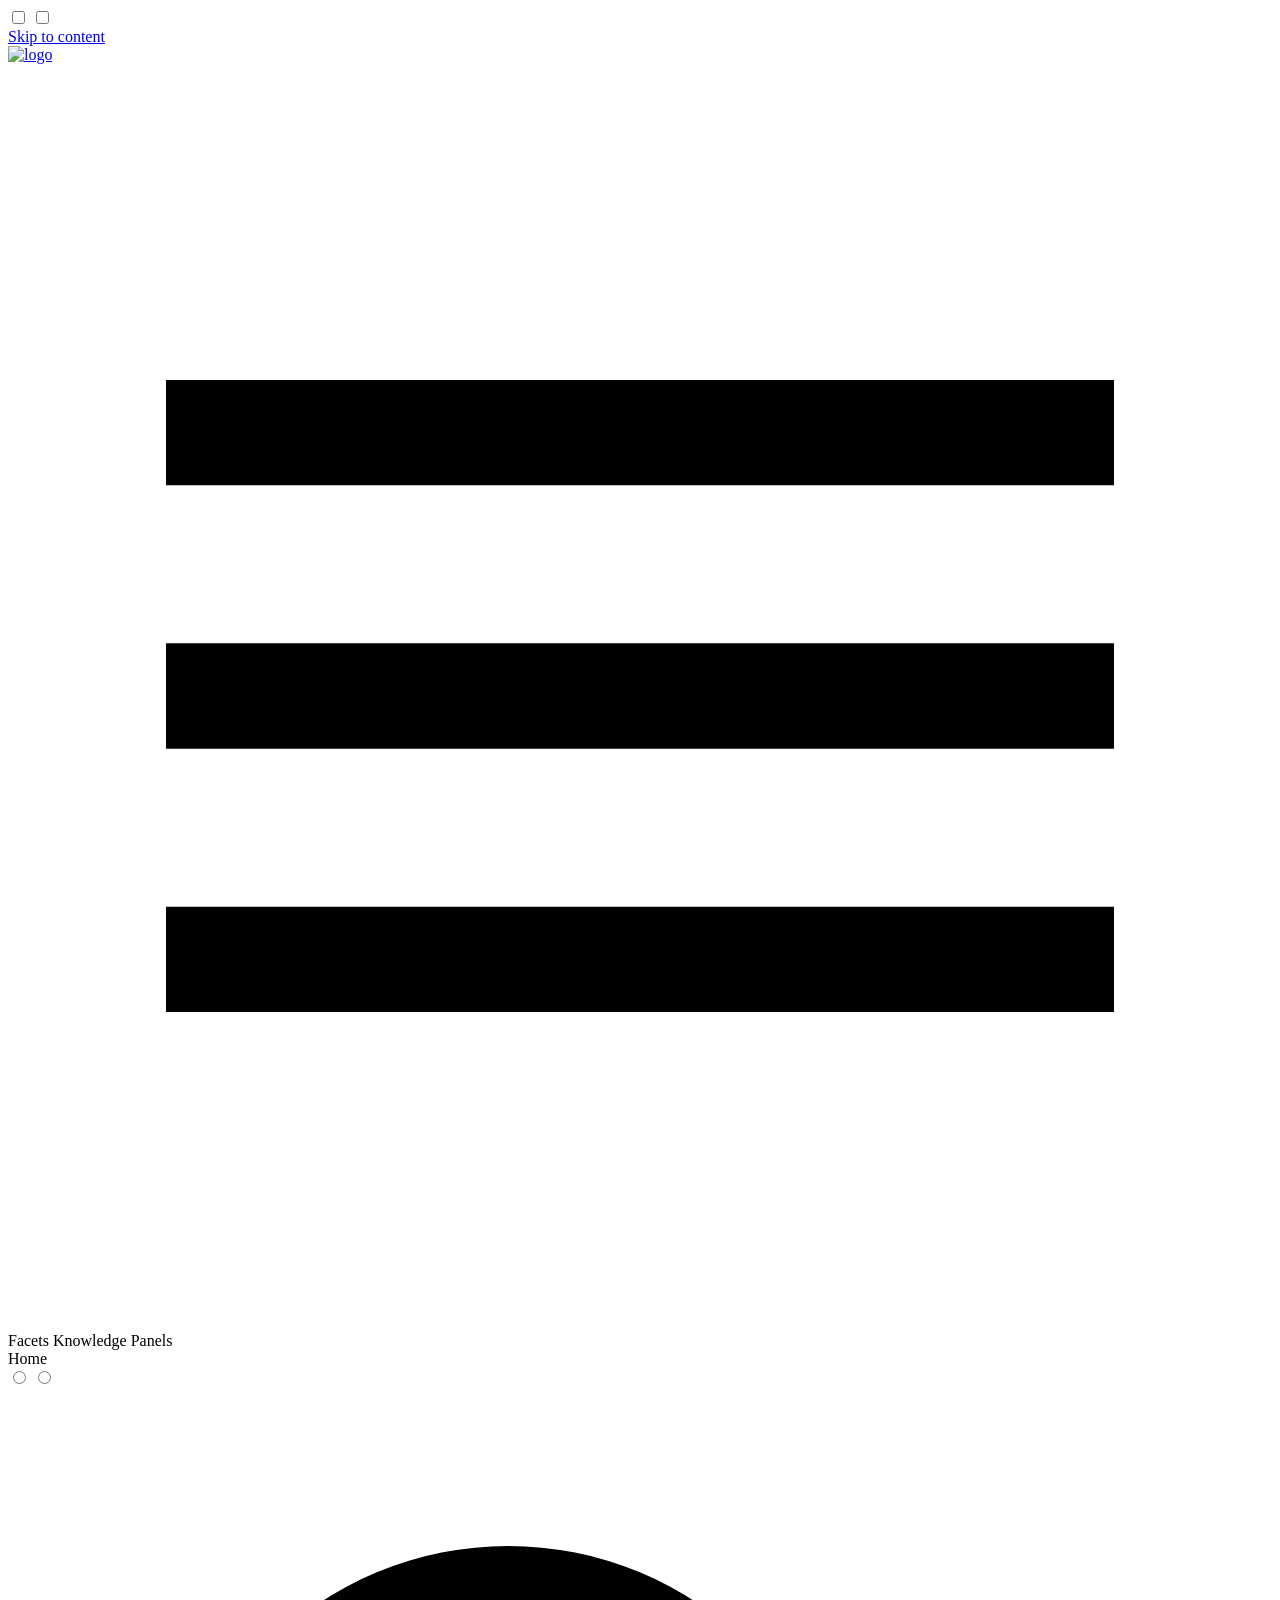
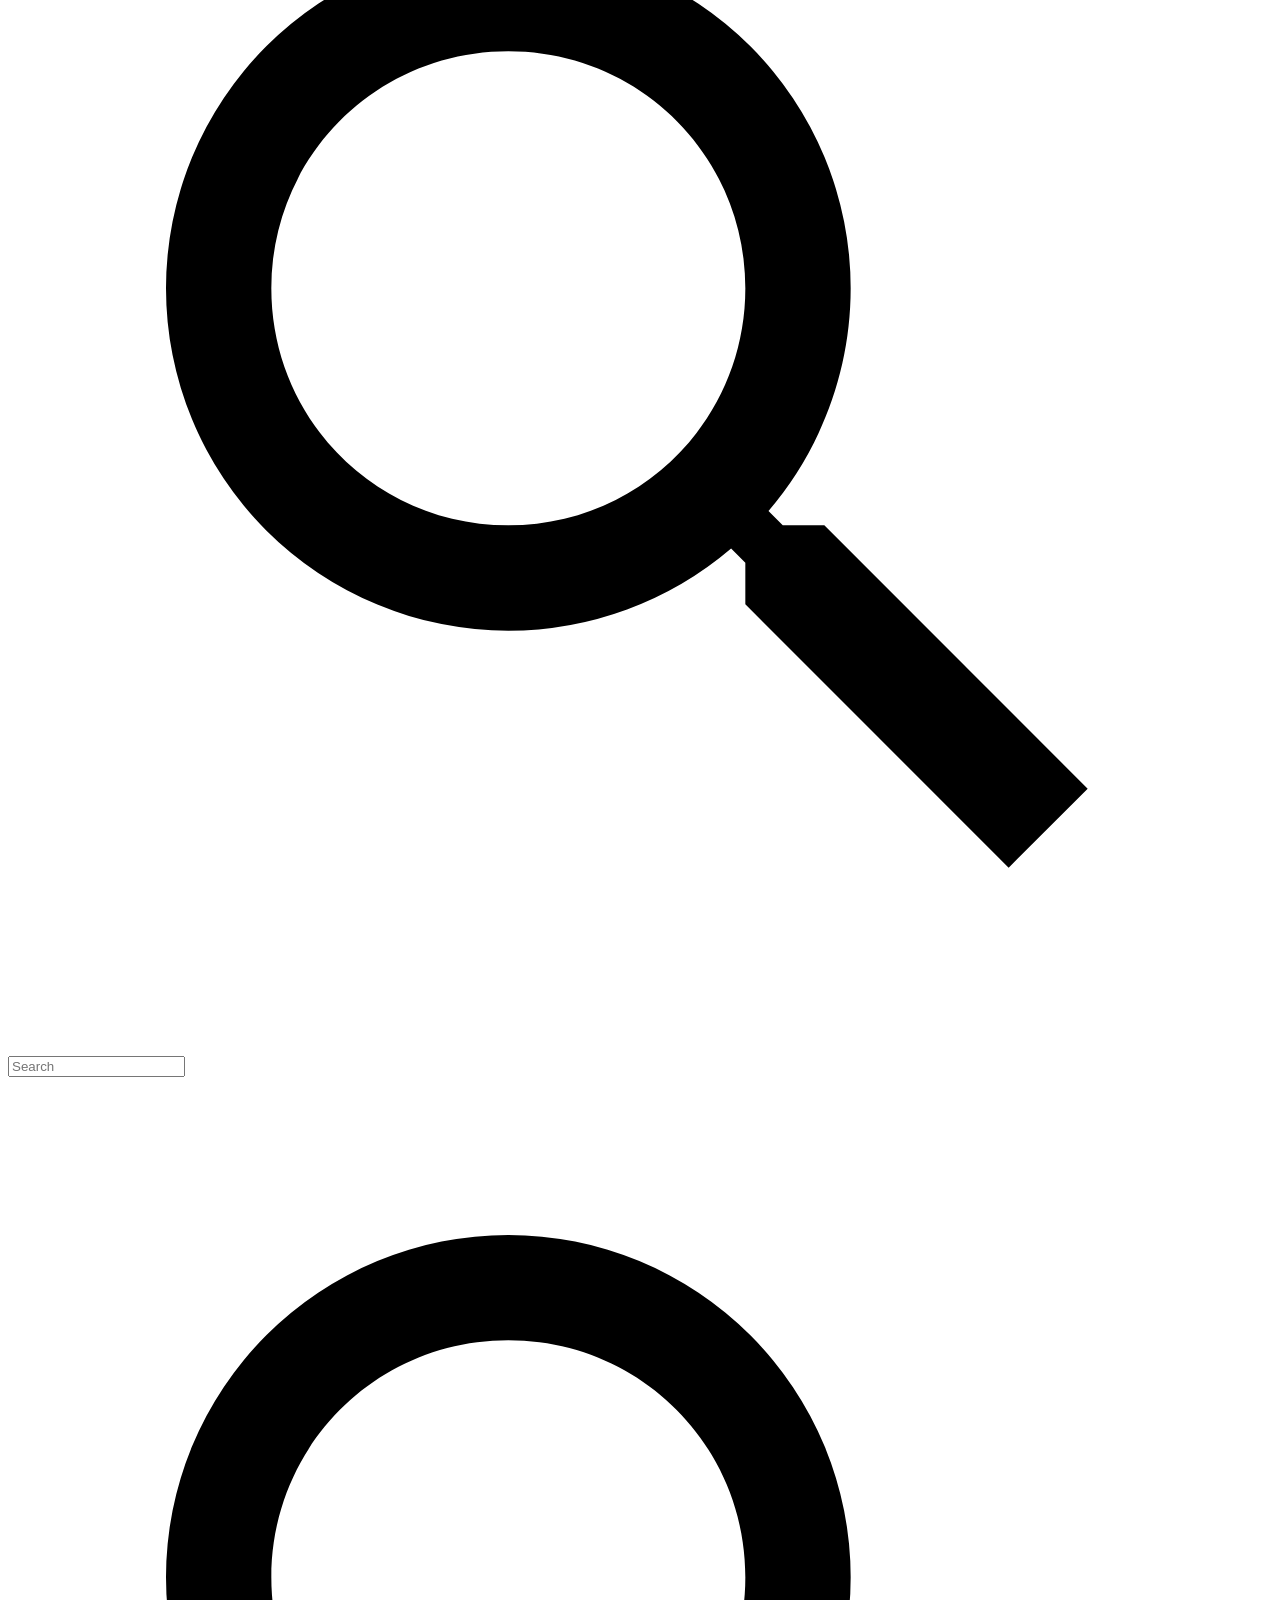
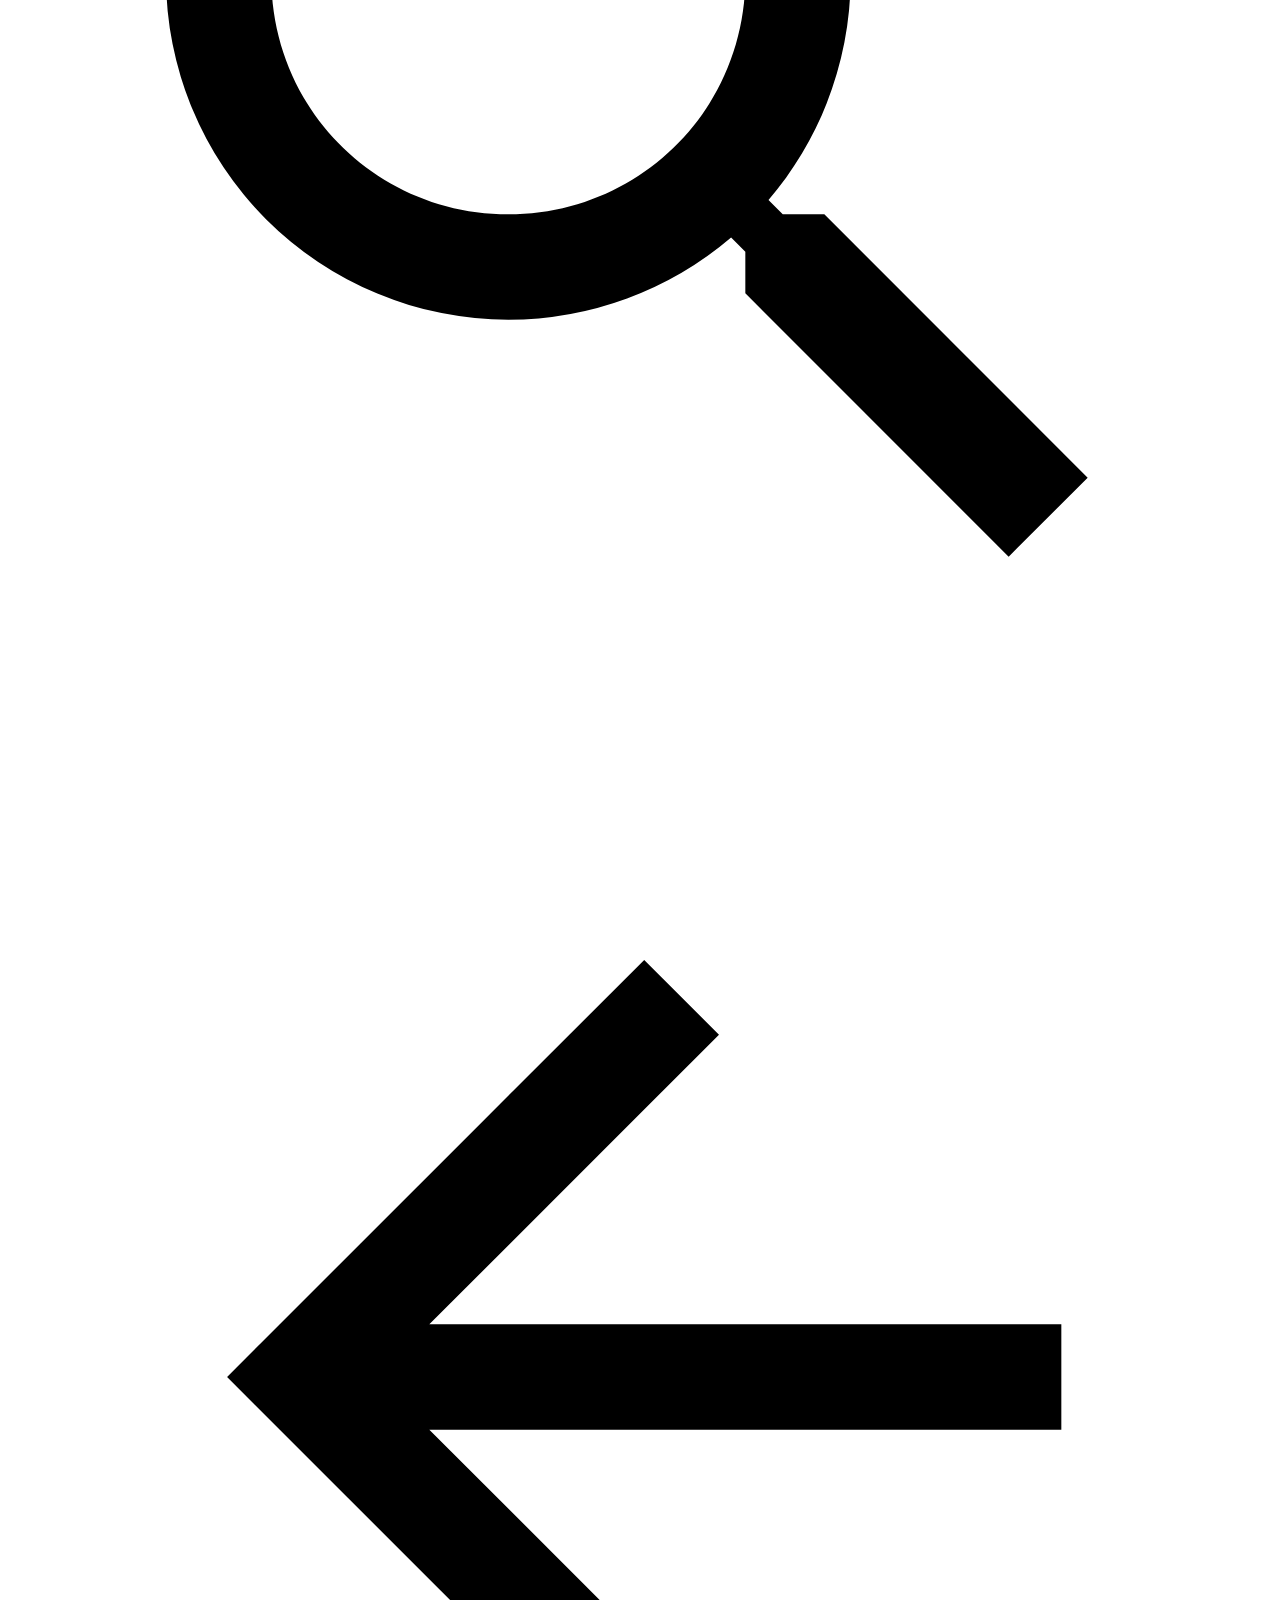
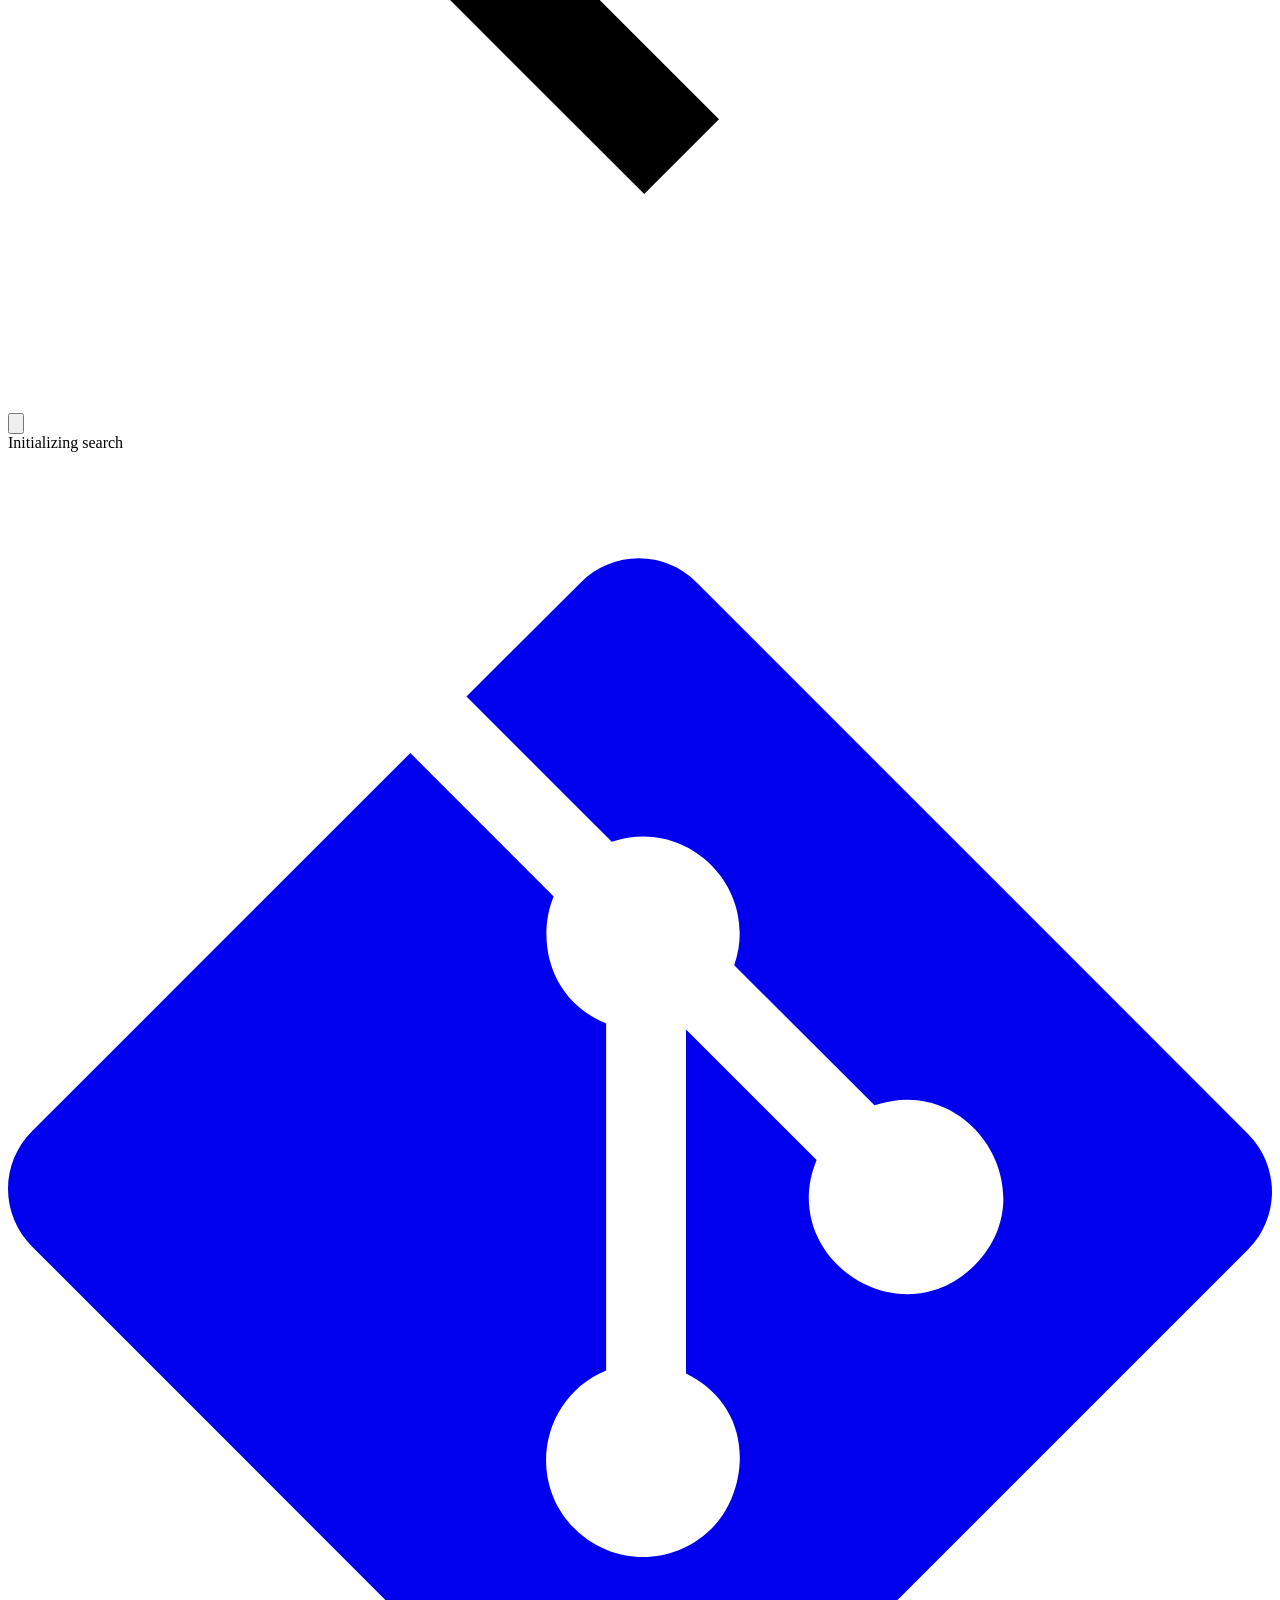
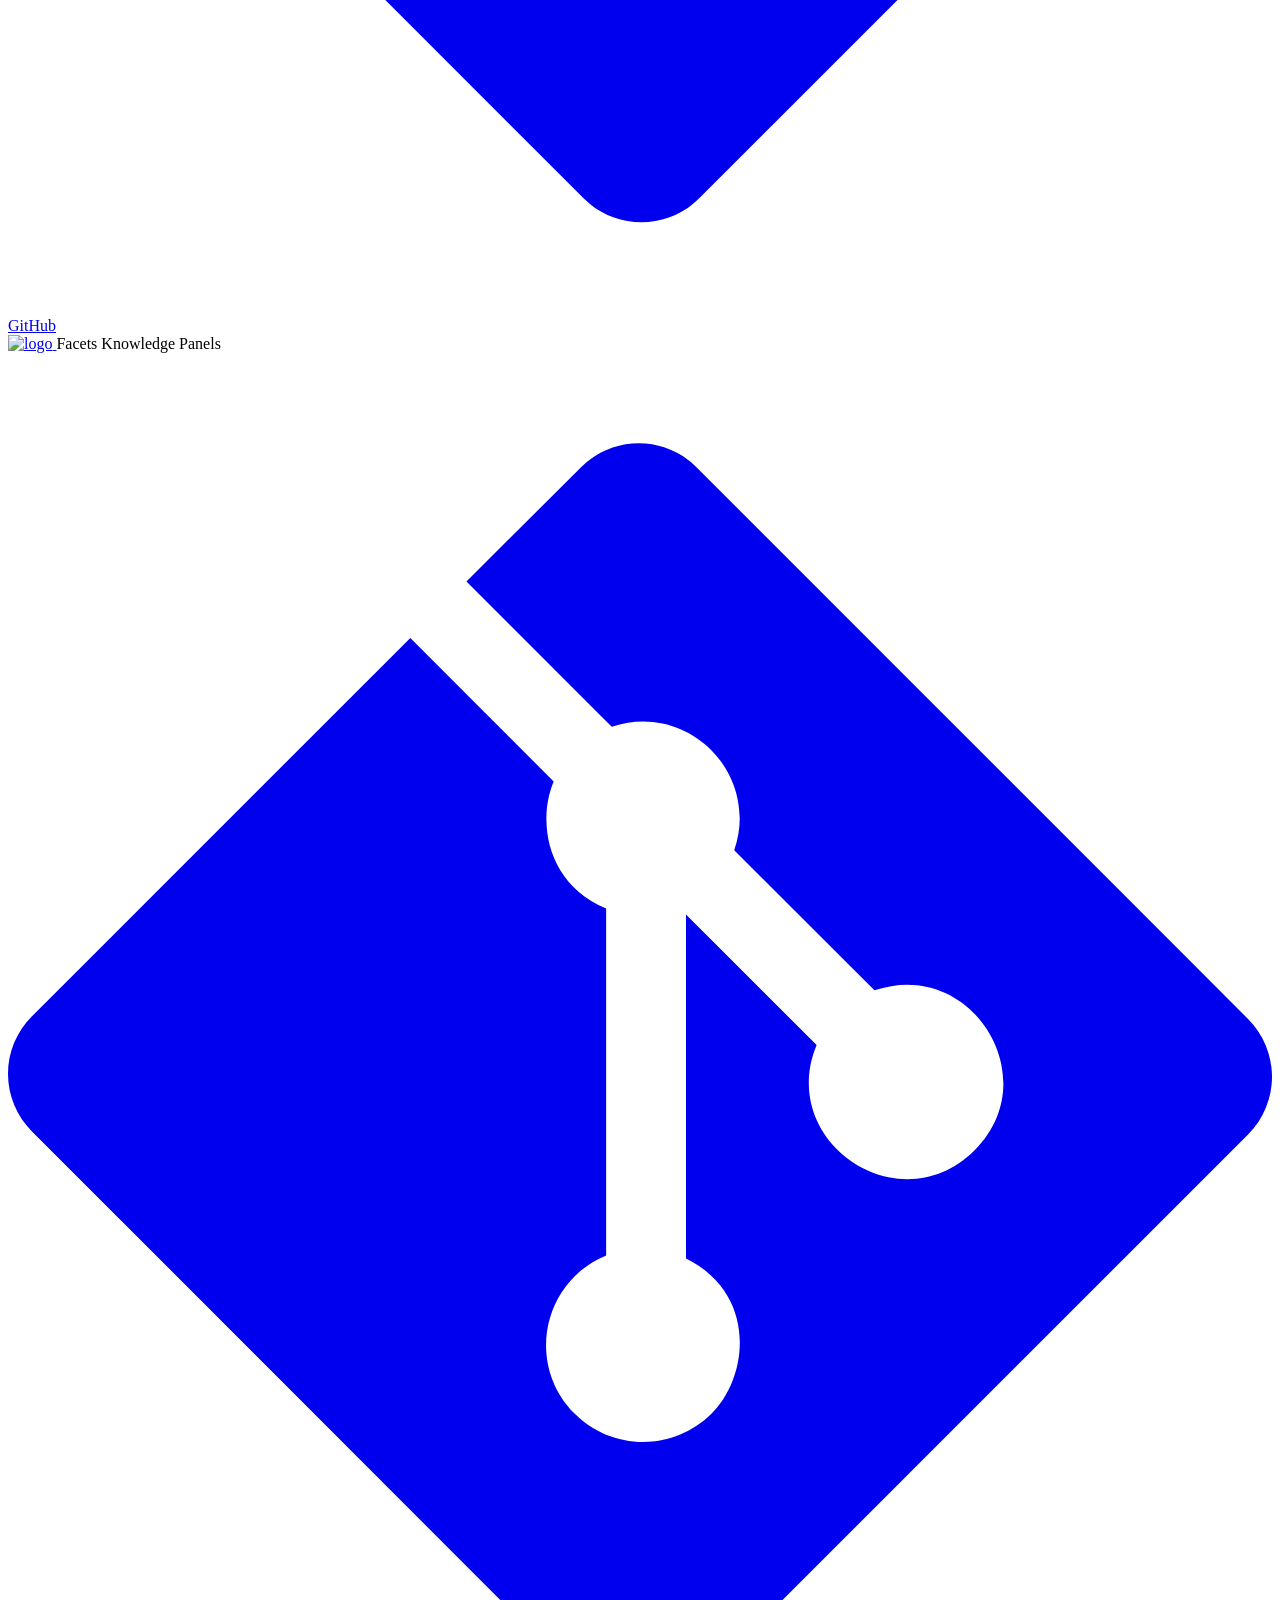
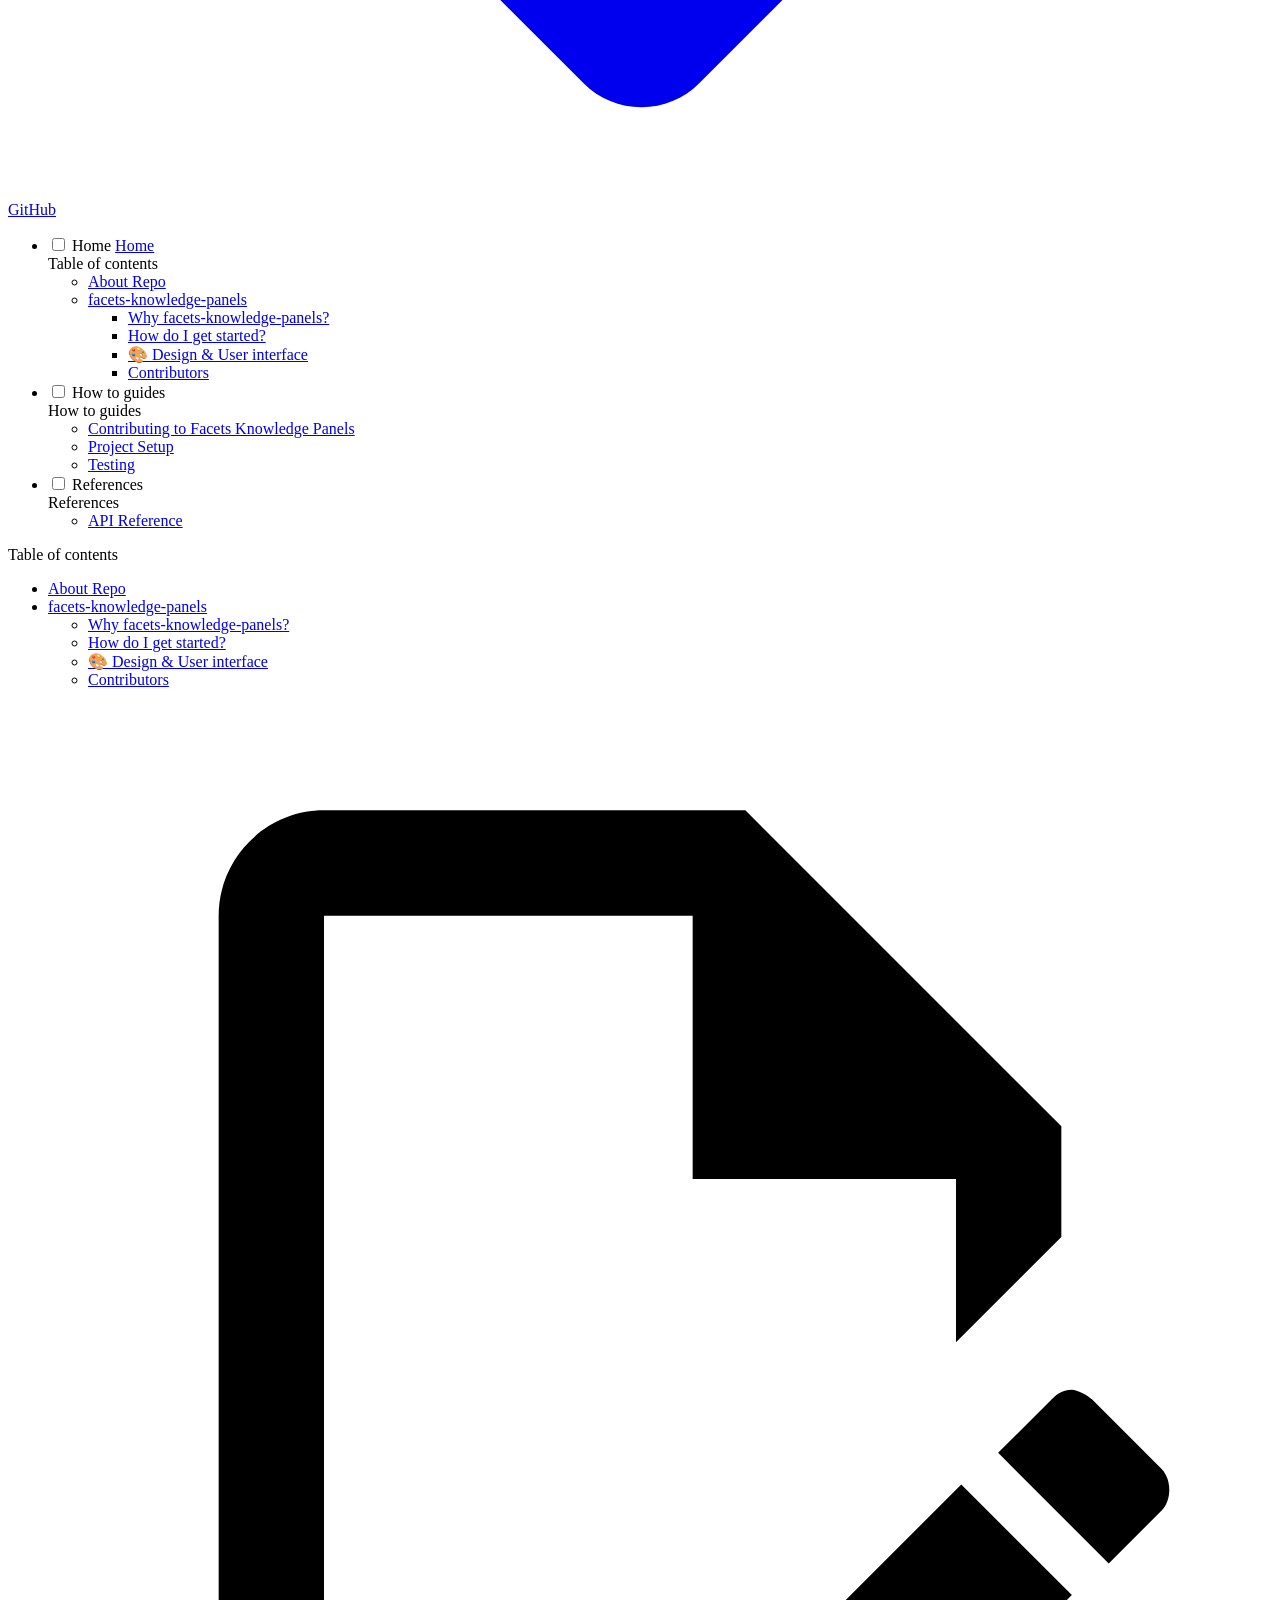
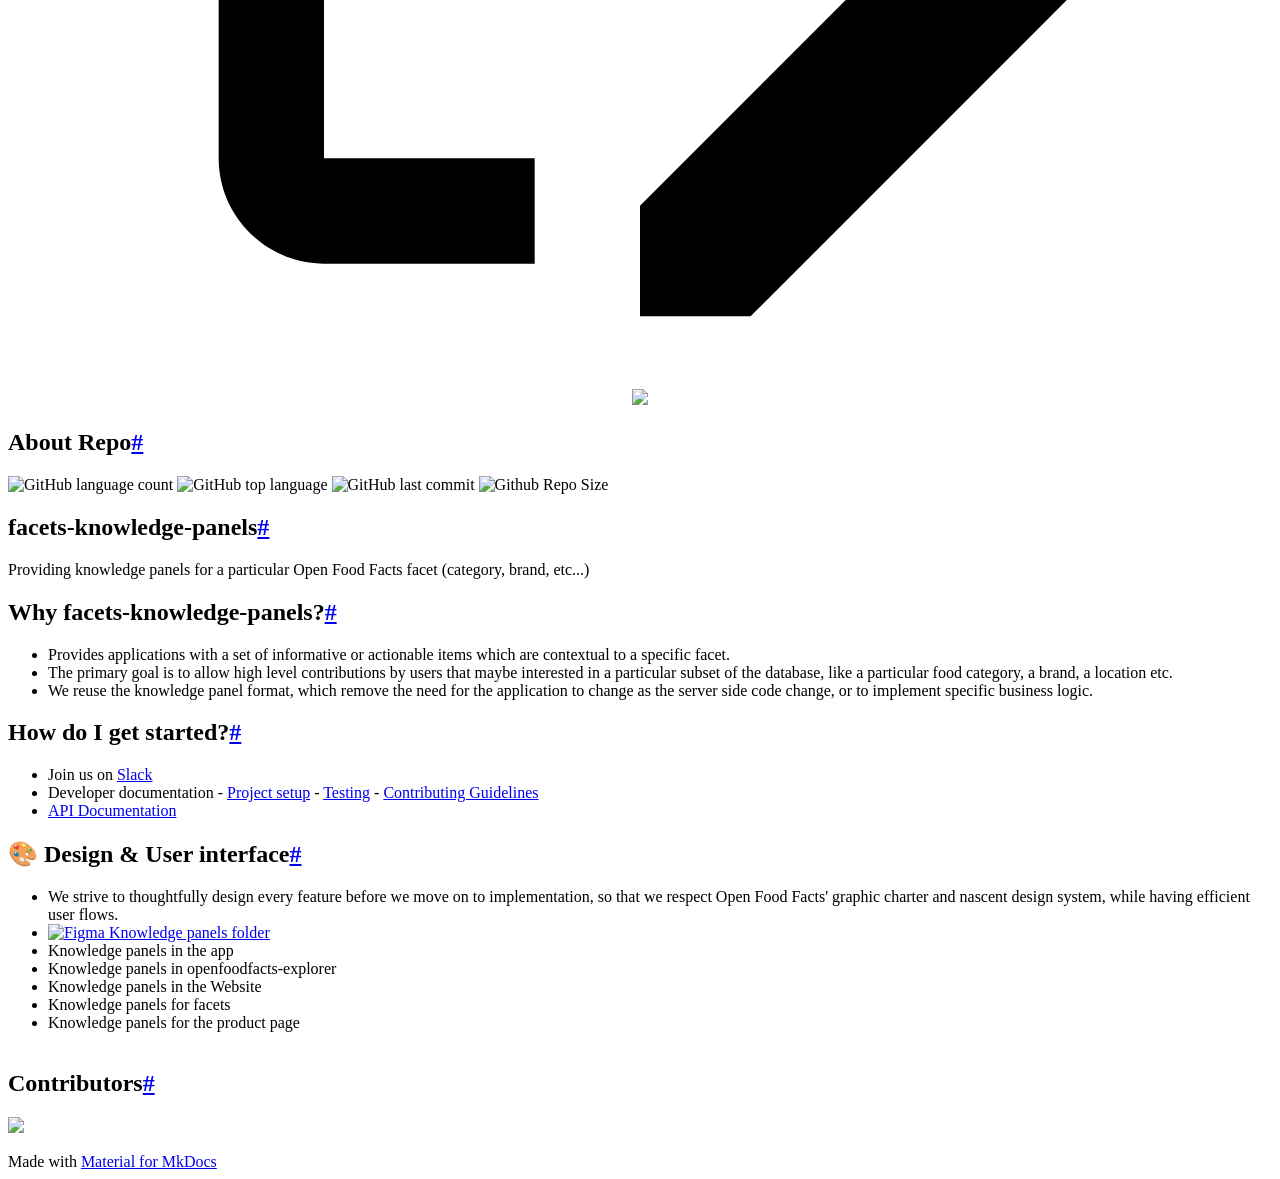
==== commit 7d544699: "Deploying to gh-pages from @ openfoodfacts/facets-knowledge-panels@d5b842d7b2e89225c4ee94b9529cbcbb1" ====
--- a/index.html
+++ b/index.html
@@ -14,7 +14,7 @@
       
       
       <link rel="icon" href="https://static.openfoodfacts.org/images/logos/off-logo-favicon-light.png">
-      <meta name="generator" content="mkdocs-1.6.1, mkdocs-material-9.6.15">
+      <meta name="generator" content="mkdocs-1.6.1, mkdocs-material-9.6.18">
     
     
       
@@ -22,7 +22,7 @@
       
     
     
-      <link rel="stylesheet" href="assets/stylesheets/main.342714a4.min.css">
+      <link rel="stylesheet" href="assets/stylesheets/main.7e37652d.min.css">
       
         
         <link rel="stylesheet" href="assets/stylesheets/palette.06af60db.min.css">
@@ -188,7 +188,7 @@
         <a href="https://github.com/openfoodfacts/facets-knowledge-panels" title="Go to repository" class="md-source" data-md-component="source">
   <div class="md-source__icon md-icon">
     
-    <svg xmlns="http://www.w3.org/2000/svg" viewBox="0 0 448 512"><!--! Font Awesome Free 6.7.2 by @fontawesome - https://fontawesome.com License - https://fontawesome.com/license/free (Icons: CC BY 4.0, Fonts: SIL OFL 1.1, Code: MIT License) Copyright 2024 Fonticons, Inc.--><path d="M439.55 236.05 244 40.45a28.87 28.87 0 0 0-40.81 0l-40.66 40.63 51.52 51.52c27.06-9.14 52.68 16.77 43.39 43.68l49.66 49.66c34.23-11.8 61.18 31 35.47 56.69-26.49 26.49-70.21-2.87-56-37.34L240.22 199v121.85c25.3 12.54 22.26 41.85 9.08 55a34.34 34.34 0 0 1-48.55 0c-17.57-17.6-11.07-46.91 11.25-56v-123c-20.8-8.51-24.6-30.74-18.64-45L142.57 101 8.45 235.14a28.86 28.86 0 0 0 0 40.81l195.61 195.6a28.86 28.86 0 0 0 40.8 0l194.69-194.69a28.86 28.86 0 0 0 0-40.81"/></svg>
+    <svg xmlns="http://www.w3.org/2000/svg" viewBox="0 0 448 512"><!--! Font Awesome Free 7.0.0 by @fontawesome - https://fontawesome.com License - https://fontawesome.com/license/free (Icons: CC BY 4.0, Fonts: SIL OFL 1.1, Code: MIT License) Copyright 2025 Fonticons, Inc.--><path fill="currentColor" d="M439.6 236.1 244 40.5c-5.4-5.5-12.8-8.5-20.4-8.5s-15 3-20.4 8.4L162.5 81l51.5 51.5c27.1-9.1 52.7 16.8 43.4 43.7l49.7 49.7c34.2-11.8 61.2 31 35.5 56.7-26.5 26.5-70.2-2.9-56-37.3L240.3 199v121.9c25.3 12.5 22.3 41.8 9.1 55-6.4 6.4-15.2 10.1-24.3 10.1s-17.8-3.6-24.3-10.1c-17.6-17.6-11.1-46.9 11.2-56v-123c-20.8-8.5-24.6-30.7-18.6-45L142.6 101 8.5 235.1C3 240.6 0 247.9 0 255.5s3 15 8.5 20.4l195.6 195.7c5.4 5.4 12.7 8.4 20.4 8.4s15-3 20.4-8.4l194.7-194.7c5.4-5.4 8.4-12.8 8.4-20.4s-3-15-8.4-20.4"/></svg>
   </div>
   <div class="md-source__repository">
     GitHub
@@ -233,7 +233,7 @@
       <a href="https://github.com/openfoodfacts/facets-knowledge-panels" title="Go to repository" class="md-source" data-md-component="source">
   <div class="md-source__icon md-icon">
     
-    <svg xmlns="http://www.w3.org/2000/svg" viewBox="0 0 448 512"><!--! Font Awesome Free 6.7.2 by @fontawesome - https://fontawesome.com License - https://fontawesome.com/license/free (Icons: CC BY 4.0, Fonts: SIL OFL 1.1, Code: MIT License) Copyright 2024 Fonticons, Inc.--><path d="M439.55 236.05 244 40.45a28.87 28.87 0 0 0-40.81 0l-40.66 40.63 51.52 51.52c27.06-9.14 52.68 16.77 43.39 43.68l49.66 49.66c34.23-11.8 61.18 31 35.47 56.69-26.49 26.49-70.21-2.87-56-37.34L240.22 199v121.85c25.3 12.54 22.26 41.85 9.08 55a34.34 34.34 0 0 1-48.55 0c-17.57-17.6-11.07-46.91 11.25-56v-123c-20.8-8.51-24.6-30.74-18.64-45L142.57 101 8.45 235.14a28.86 28.86 0 0 0 0 40.81l195.61 195.6a28.86 28.86 0 0 0 40.8 0l194.69-194.69a28.86 28.86 0 0 0 0-40.81"/></svg>
+    <svg xmlns="http://www.w3.org/2000/svg" viewBox="0 0 448 512"><!--! Font Awesome Free 7.0.0 by @fontawesome - https://fontawesome.com License - https://fontawesome.com/license/free (Icons: CC BY 4.0, Fonts: SIL OFL 1.1, Code: MIT License) Copyright 2025 Fonticons, Inc.--><path fill="currentColor" d="M439.6 236.1 244 40.5c-5.4-5.5-12.8-8.5-20.4-8.5s-15 3-20.4 8.4L162.5 81l51.5 51.5c27.1-9.1 52.7 16.8 43.4 43.7l49.7 49.7c34.2-11.8 61.2 31 35.5 56.7-26.5 26.5-70.2-2.9-56-37.3L240.3 199v121.9c25.3 12.5 22.3 41.8 9.1 55-6.4 6.4-15.2 10.1-24.3 10.1s-17.8-3.6-24.3-10.1c-17.6-17.6-11.1-46.9 11.2-56v-123c-20.8-8.5-24.6-30.7-18.6-45L142.6 101 8.5 235.1C3 240.6 0 247.9 0 255.5s3 15 8.5 20.4l195.6 195.7c5.4 5.4 12.7 8.4 20.4 8.4s15-3 20.4-8.4l194.7-194.7c5.4-5.4 8.4-12.8 8.4-20.4s-3-15-8.4-20.4"/></svg>
   </div>
   <div class="md-source__repository">
     GitHub
@@ -746,10 +746,10 @@
     
     
       
-      <script id="__config" type="application/json">{"base": ".", "features": ["content.action.edit"], "search": "assets/javascripts/workers/search.d50fe291.min.js", "tags": null, "translations": {"clipboard.copied": "Copied to clipboard", "clipboard.copy": "Copy to clipboard", "search.result.more.one": "1 more on this page", "search.result.more.other": "# more on this page", "search.result.none": "No matching documents", "search.result.one": "1 matching document", "search.result.other": "# matching documents", "search.result.placeholder": "Type to start searching", "search.result.term.missing": "Missing", "select.version": "Select version"}, "version": null}</script>
-    
-    
-      <script src="assets/javascripts/bundle.56ea9cef.min.js"></script>
+      <script id="__config" type="application/json">{"base": ".", "features": ["content.action.edit"], "search": "assets/javascripts/workers/search.973d3a69.min.js", "tags": null, "translations": {"clipboard.copied": "Copied to clipboard", "clipboard.copy": "Copy to clipboard", "search.result.more.one": "1 more on this page", "search.result.more.other": "# more on this page", "search.result.none": "No matching documents", "search.result.one": "1 matching document", "search.result.other": "# matching documents", "search.result.placeholder": "Type to start searching", "search.result.term.missing": "Missing", "select.version": "Select version"}, "version": null}</script>
+    
+    
+      <script src="assets/javascripts/bundle.92b07e13.min.js"></script>
       
     
   </body>
--- a/assets/stylesheets/main.7e37652d.min.css
+++ b/assets/stylesheets/main.7e37652d.min.css
@@ -0,0 +1 @@
+@charset "UTF-8";html{-webkit-text-size-adjust:none;-moz-text-size-adjust:none;text-size-adjust:none;box-sizing:border-box}*,:after,:before{box-sizing:inherit}@media (prefers-reduced-motion){*,:after,:before{transition:none!important}}body{margin:0}a,button,input,label{-webkit-tap-highlight-color:transparent}a{color:inherit;text-decoration:none}hr{border:0;box-sizing:initial;display:block;height:.05rem;overflow:visible;padding:0}small{font-size:80%}sub,sup{line-height:1em}img{border-style:none}table{border-collapse:initial;border-spacing:0}td,th{font-weight:400;vertical-align:top}button{background:#0000;border:0;font-family:inherit;font-size:inherit;margin:0;padding:0}input{border:0;outline:none}:root{--md-primary-fg-color:#4051b5;--md-primary-fg-color--light:#5d6cc0;--md-primary-fg-color--dark:#303fa1;--md-primary-bg-color:#fff;--md-primary-bg-color--light:#ffffffb3;--md-accent-fg-color:#526cfe;--md-accent-fg-color--transparent:#526cfe1a;--md-accent-bg-color:#fff;--md-accent-bg-color--light:#ffffffb3}[data-md-color-scheme=default]{color-scheme:light}[data-md-color-scheme=default] img[src$="#gh-dark-mode-only"],[data-md-color-scheme=default] img[src$="#only-dark"]{display:none}:root,[data-md-color-scheme=default]{--md-hue:225deg;--md-default-fg-color:#000000de;--md-default-fg-color--light:#0000008a;--md-default-fg-color--lighter:#00000052;--md-default-fg-color--lightest:#00000012;--md-default-bg-color:#fff;--md-default-bg-color--light:#ffffffb3;--md-default-bg-color--lighter:#ffffff4d;--md-default-bg-color--lightest:#ffffff1f;--md-code-fg-color:#36464e;--md-code-bg-color:#f5f5f5;--md-code-hl-color:#4287ff;--md-code-hl-color--light:#4287ff1a;--md-code-hl-number-color:#d52a2a;--md-code-hl-special-color:#db1457;--md-code-hl-function-color:#a846b9;--md-code-hl-constant-color:#6e59d9;--md-code-hl-keyword-color:#3f6ec6;--md-code-hl-string-color:#1c7d4d;--md-code-hl-name-color:var(--md-code-fg-color);--md-code-hl-operator-color:var(--md-default-fg-color--light);--md-code-hl-punctuation-color:var(--md-default-fg-color--light);--md-code-hl-comment-color:var(--md-default-fg-color--light);--md-code-hl-generic-color:var(--md-default-fg-color--light);--md-code-hl-variable-color:var(--md-default-fg-color--light);--md-typeset-color:var(--md-default-fg-color);--md-typeset-a-color:var(--md-primary-fg-color);--md-typeset-del-color:#f5503d26;--md-typeset-ins-color:#0bd57026;--md-typeset-kbd-color:#fafafa;--md-typeset-kbd-accent-color:#fff;--md-typeset-kbd-border-color:#b8b8b8;--md-typeset-mark-color:#ffff0080;--md-typeset-table-color:#0000001f;--md-typeset-table-color--light:rgba(0,0,0,.035);--md-admonition-fg-color:var(--md-default-fg-color);--md-admonition-bg-color:var(--md-default-bg-color);--md-warning-fg-color:#000000de;--md-warning-bg-color:#ff9;--md-footer-fg-color:#fff;--md-footer-fg-color--light:#ffffffb3;--md-footer-fg-color--lighter:#ffffff73;--md-footer-bg-color:#000000de;--md-footer-bg-color--dark:#00000052;--md-shadow-z1:0 0.2rem 0.5rem #0000000d,0 0 0.05rem #0000001a;--md-shadow-z2:0 0.2rem 0.5rem #0000001a,0 0 0.05rem #00000040;--md-shadow-z3:0 0.2rem 0.5rem #0003,0 0 0.05rem #00000059}.md-icon svg{fill:currentcolor;display:block;height:1.2rem;width:1.2rem}body{-webkit-font-smoothing:antialiased;-moz-osx-font-smoothing:grayscale;--md-text-font-family:var(--md-text-font,_),-apple-system,BlinkMacSystemFont,Helvetica,Arial,sans-serif;--md-code-font-family:var(--md-code-font,_),SFMono-Regular,Consolas,Menlo,monospace}aside,body,input{font-feature-settings:"kern","liga";color:var(--md-typeset-color);font-family:var(--md-text-font-family)}code,kbd,pre{font-feature-settings:"kern";font-family:var(--md-code-font-family)}:root{--md-typeset-table-sort-icon:url('data:image/svg+xml;charset=utf-8,<svg xmlns="http://www.w3.org/2000/svg" viewBox="0 0 24 24"><path d="m18 21-4-4h3V7h-3l4-4 4 4h-3v10h3M2 19v-2h10v2M2 13v-2h7v2M2 7V5h4v2z"/></svg>');--md-typeset-table-sort-icon--asc:url('data:image/svg+xml;charset=utf-8,<svg xmlns="http://www.w3.org/2000/svg" viewBox="0 0 24 24"><path d="M19 17h3l-4 4-4-4h3V3h2M2 17h10v2H2M6 5v2H2V5m0 6h7v2H2z"/></svg>');--md-typeset-table-sort-icon--desc:url('data:image/svg+xml;charset=utf-8,<svg xmlns="http://www.w3.org/2000/svg" viewBox="0 0 24 24"><path d="M19 7h3l-4-4-4 4h3v14h2M2 17h10v2H2M6 5v2H2V5m0 6h7v2H2z"/></svg>')}.md-typeset{-webkit-print-color-adjust:exact;color-adjust:exact;font-size:.8rem;line-height:1.6;overflow-wrap:break-word}@media print{.md-typeset{font-size:.68rem}}.md-typeset blockquote,.md-typeset dl,.md-typeset figure,.md-typeset ol,.md-typeset pre,.md-typeset ul{margin-bottom:1em;margin-top:1em}.md-typeset h1{color:var(--md-default-fg-color--light);font-size:2em;line-height:1.3;margin:0 0 1.25em}.md-typeset h1,.md-typeset h2{font-weight:300;letter-spacing:-.01em}.md-typeset h2{font-size:1.5625em;line-height:1.4;margin:1.6em 0 .64em}.md-typeset h3{font-size:1.25em;font-weight:400;letter-spacing:-.01em;line-height:1.5;margin:1.6em 0 .8em}.md-typeset h2+h3{margin-top:.8em}.md-typeset h4{font-weight:700;letter-spacing:-.01em;margin:1em 0}.md-typeset h5,.md-typeset h6{color:var(--md-default-fg-color--light);font-size:.8em;font-weight:700;letter-spacing:-.01em;margin:1.25em 0}.md-typeset h5{text-transform:uppercase}.md-typeset h5 code{text-transform:none}.md-typeset hr{border-bottom:.05rem solid var(--md-default-fg-color--lightest);display:flow-root;margin:1.5em 0}.md-typeset a{color:var(--md-typeset-a-color);word-break:break-word}.md-typeset a,.md-typeset a:before{transition:color 125ms}.md-typeset a:focus,.md-typeset a:hover{color:var(--md-accent-fg-color)}.md-typeset a:focus code,.md-typeset a:hover code{background-color:var(--md-accent-fg-color--transparent)}.md-typeset a code{color:currentcolor;transition:background-color 125ms}.md-typeset a.focus-visible{outline-color:var(--md-accent-fg-color);outline-offset:.2rem}.md-typeset code,.md-typeset kbd,.md-typeset pre{color:var(--md-code-fg-color);direction:ltr;font-variant-ligatures:none}@media print{.md-typeset code,.md-typeset kbd,.md-typeset pre{white-space:pre-wrap}}.md-typeset code{background-color:var(--md-code-bg-color);border-radius:.1rem;-webkit-box-decoration-break:clone;box-decoration-break:clone;font-size:.85em;padding:0 .2941176471em;word-break:break-word}.md-typeset code:not(.focus-visible){-webkit-tap-highlight-color:transparent;outline:none}.md-typeset pre{display:flow-root;line-height:1.4;position:relative}.md-typeset pre>code{-webkit-box-decoration-break:slice;box-decoration-break:slice;box-shadow:none;display:block;margin:0;outline-color:var(--md-accent-fg-color);overflow:auto;padding:.7720588235em 1.1764705882em;scrollbar-color:var(--md-default-fg-color--lighter) #0000;scrollbar-width:thin;touch-action:auto;word-break:normal}.md-typeset pre>code:hover{scrollbar-color:var(--md-accent-fg-color) #0000}.md-typeset pre>code::-webkit-scrollbar{height:.2rem;width:.2rem}.md-typeset pre>code::-webkit-scrollbar-thumb{background-color:var(--md-default-fg-color--lighter)}.md-typeset pre>code::-webkit-scrollbar-thumb:hover{background-color:var(--md-accent-fg-color)}.md-typeset kbd{background-color:var(--md-typeset-kbd-color);border-radius:.1rem;box-shadow:0 .1rem 0 .05rem var(--md-typeset-kbd-border-color),0 .1rem 0 var(--md-typeset-kbd-border-color),0 -.1rem .2rem var(--md-typeset-kbd-accent-color) inset;color:var(--md-default-fg-color);display:inline-block;font-size:.75em;padding:0 .6666666667em;vertical-align:text-top;word-break:break-word}.md-typeset mark{background-color:var(--md-typeset-mark-color);-webkit-box-decoration-break:clone;box-decoration-break:clone;color:inherit;word-break:break-word}.md-typeset abbr{border-bottom:.05rem dotted var(--md-default-fg-color--light);cursor:help;text-decoration:none}.md-typeset small{opacity:.75}[dir=ltr] .md-typeset sub,[dir=ltr] .md-typeset sup{margin-left:.078125em}[dir=rtl] .md-typeset sub,[dir=rtl] .md-typeset sup{margin-right:.078125em}[dir=ltr] .md-typeset blockquote{padding-left:.6rem}[dir=rtl] .md-typeset blockquote{padding-right:.6rem}[dir=ltr] .md-typeset blockquote{border-left:.2rem solid var(--md-default-fg-color--lighter)}[dir=rtl] .md-typeset blockquote{border-right:.2rem solid var(--md-default-fg-color--lighter)}.md-typeset blockquote{color:var(--md-default-fg-color--light);margin-left:0;margin-right:0}.md-typeset ul{list-style-type:disc}.md-typeset ul[type]{list-style-type:revert-layer}[dir=ltr] .md-typeset ol,[dir=ltr] .md-typeset ul{margin-left:.625em}[dir=rtl] .md-typeset ol,[dir=rtl] .md-typeset ul{margin-right:.625em}.md-typeset ol,.md-typeset ul{padding:0}.md-typeset ol:not([hidden]),.md-typeset ul:not([hidden]){display:flow-root}.md-typeset ol ol,.md-typeset ul ol{list-style-type:lower-alpha}.md-typeset ol ol ol,.md-typeset ul ol ol{list-style-type:lower-roman}.md-typeset ol ol ol ol,.md-typeset ul ol ol ol{list-style-type:upper-alpha}.md-typeset ol ol ol ol ol,.md-typeset ul ol ol ol ol{list-style-type:upper-roman}.md-typeset ol[type],.md-typeset ul[type]{list-style-type:revert-layer}[dir=ltr] .md-typeset ol li,[dir=ltr] .md-typeset ul li{margin-left:1.25em}[dir=rtl] .md-typeset ol li,[dir=rtl] .md-typeset ul li{margin-right:1.25em}.md-typeset ol li,.md-typeset ul li{margin-bottom:.5em}.md-typeset ol li blockquote,.md-typeset ol li p,.md-typeset ul li blockquote,.md-typeset ul li p{margin:.5em 0}.md-typeset ol li:last-child,.md-typeset ul li:last-child{margin-bottom:0}[dir=ltr] .md-typeset ol li ol,[dir=ltr] .md-typeset ol li ul,[dir=ltr] .md-typeset ul li ol,[dir=ltr] .md-typeset ul li ul{margin-left:.625em}[dir=rtl] .md-typeset ol li ol,[dir=rtl] .md-typeset ol li ul,[dir=rtl] .md-typeset ul li ol,[dir=rtl] .md-typeset ul li ul{margin-right:.625em}.md-typeset ol li ol,.md-typeset ol li ul,.md-typeset ul li ol,.md-typeset ul li ul{margin-bottom:.5em;margin-top:.5em}[dir=ltr] .md-typeset dd{margin-left:1.875em}[dir=rtl] .md-typeset dd{margin-right:1.875em}.md-typeset dd{margin-bottom:1.5em;margin-top:1em}.md-typeset img,.md-typeset svg,.md-typeset video{height:auto;max-width:100%}.md-typeset img[align=left]{margin:1em 1em 1em 0}.md-typeset img[align=right]{margin:1em 0 1em 1em}.md-typeset img[align]:only-child{margin-top:0}.md-typeset figure{display:flow-root;margin:1em auto;max-width:100%;text-align:center;width:-moz-fit-content;width:fit-content}.md-typeset figure img{display:block;margin:0 auto}.md-typeset figcaption{font-style:italic;margin:1em auto;max-width:24rem}.md-typeset iframe{max-width:100%}.md-typeset table:not([class]){background-color:var(--md-default-bg-color);border:.05rem solid var(--md-typeset-table-color);border-radius:.1rem;display:inline-block;font-size:.64rem;max-width:100%;overflow:auto;touch-action:auto}@media print{.md-typeset table:not([class]){display:table}}.md-typeset table:not([class])+*{margin-top:1.5em}.md-typeset table:not([class]) td>:first-child,.md-typeset table:not([class]) th>:first-child{margin-top:0}.md-typeset table:not([class]) td>:last-child,.md-typeset table:not([class]) th>:last-child{margin-bottom:0}.md-typeset table:not([class]) td:not([align]),.md-typeset table:not([class]) th:not([align]){text-align:left}[dir=rtl] .md-typeset table:not([class]) td:not([align]),[dir=rtl] .md-typeset table:not([class]) th:not([align]){text-align:right}.md-typeset table:not([class]) th{font-weight:700;min-width:5rem;padding:.9375em 1.25em;vertical-align:top}.md-typeset table:not([class]) td{border-top:.05rem solid var(--md-typeset-table-color);padding:.9375em 1.25em;vertical-align:top}.md-typeset table:not([class]) tbody tr{transition:background-color 125ms}.md-typeset table:not([class]) tbody tr:hover{background-color:var(--md-typeset-table-color--light);box-shadow:0 .05rem 0 var(--md-default-bg-color) inset}.md-typeset table:not([class]) a{word-break:normal}.md-typeset table th[role=columnheader]{cursor:pointer}[dir=ltr] .md-typeset table th[role=columnheader]:after{margin-left:.5em}[dir=rtl] .md-typeset table th[role=columnheader]:after{margin-right:.5em}.md-typeset table th[role=columnheader]:after{content:"";display:inline-block;height:1.2em;-webkit-mask-image:var(--md-typeset-table-sort-icon);mask-image:var(--md-typeset-table-sort-icon);-webkit-mask-repeat:no-repeat;mask-repeat:no-repeat;-webkit-mask-size:contain;mask-size:contain;transition:background-color 125ms;vertical-align:text-bottom;width:1.2em}.md-typeset table th[role=columnheader]:hover:after{background-color:var(--md-default-fg-color--lighter)}.md-typeset table th[role=columnheader][aria-sort=ascending]:after{background-color:var(--md-default-fg-color--light);-webkit-mask-image:var(--md-typeset-table-sort-icon--asc);mask-image:var(--md-typeset-table-sort-icon--asc)}.md-typeset table th[role=columnheader][aria-sort=descending]:after{background-color:var(--md-default-fg-color--light);-webkit-mask-image:var(--md-typeset-table-sort-icon--desc);mask-image:var(--md-typeset-table-sort-icon--desc)}.md-typeset__scrollwrap{margin:1em -.8rem;overflow-x:auto;touch-action:auto}.md-typeset__table{display:inline-block;margin-bottom:.5em;padding:0 .8rem}@media print{.md-typeset__table{display:block}}html .md-typeset__table table{display:table;margin:0;overflow:hidden;width:100%}@media screen and (max-width:44.984375em){.md-content__inner>pre{margin:1em -.8rem}.md-content__inner>pre code{border-radius:0}}.md-typeset .md-author{border-radius:100%;display:block;flex-shrink:0;height:1.6rem;overflow:hidden;position:relative;transition:color 125ms,transform 125ms;width:1.6rem}.md-typeset .md-author img{display:block}.md-typeset .md-author--more{background:var(--md-default-fg-color--lightest);color:var(--md-default-fg-color--lighter);font-size:.6rem;font-weight:700;line-height:1.6rem;text-align:center}.md-typeset .md-author--long{height:2.4rem;width:2.4rem}.md-typeset a.md-author{transform:scale(1)}.md-typeset a.md-author img{border-radius:100%;filter:grayscale(100%) opacity(75%);transition:filter 125ms}.md-typeset a.md-author:focus,.md-typeset a.md-author:hover{transform:scale(1.1);z-index:1}.md-typeset a.md-author:focus img,.md-typeset a.md-author:hover img{filter:grayscale(0)}.md-banner{background-color:var(--md-footer-bg-color);color:var(--md-footer-fg-color);overflow:auto}@media print{.md-banner{display:none}}.md-banner--warning{background-color:var(--md-warning-bg-color);color:var(--md-warning-fg-color)}.md-banner__inner{font-size:.7rem;margin:.6rem auto;padding:0 .8rem}[dir=ltr] .md-banner__button{float:right}[dir=rtl] .md-banner__button{float:left}.md-banner__button{color:inherit;cursor:pointer;transition:opacity .25s}.no-js .md-banner__button{display:none}.md-banner__button:hover{opacity:.7}html{font-size:125%;height:100%;overflow-x:hidden}@media screen and (min-width:100em){html{font-size:137.5%}}@media screen and (min-width:125em){html{font-size:150%}}body{background-color:var(--md-default-bg-color);display:flex;flex-direction:column;font-size:.5rem;min-height:100%;position:relative;width:100%}@media print{body{display:block}}@media screen and (max-width:59.984375em){body[data-md-scrolllock]{position:fixed}}.md-grid{margin-left:auto;margin-right:auto;max-width:61rem}.md-container{display:flex;flex-direction:column;flex-grow:1}@media print{.md-container{display:block}}.md-main{flex-grow:1}.md-main__inner{display:flex;height:100%;margin-top:1.5rem}.md-ellipsis{overflow:hidden;text-overflow:ellipsis}.md-toggle{display:none}.md-option{height:0;opacity:0;position:absolute;width:0}.md-option:checked+label:not([hidden]){display:block}.md-option.focus-visible+label{outline-color:var(--md-accent-fg-color);outline-style:auto}.md-skip{background-color:var(--md-default-fg-color);border-radius:.1rem;color:var(--md-default-bg-color);font-size:.64rem;margin:.5rem;opacity:0;outline-color:var(--md-accent-fg-color);padding:.3rem .5rem;position:fixed;transform:translateY(.4rem);z-index:-1}.md-skip:focus{opacity:1;transform:translateY(0);transition:transform .25s cubic-bezier(.4,0,.2,1),opacity 175ms 75ms;z-index:10}@page{margin:25mm}:root{--md-clipboard-icon:url('data:image/svg+xml;charset=utf-8,<svg xmlns="http://www.w3.org/2000/svg" viewBox="0 0 24 24"><path d="M19 21H8V7h11m0-2H8a2 2 0 0 0-2 2v14a2 2 0 0 0 2 2h11a2 2 0 0 0 2-2V7a2 2 0 0 0-2-2m-3-4H4a2 2 0 0 0-2 2v14h2V3h12z"/></svg>')}.md-clipboard{border-radius:.1rem;color:var(--md-default-fg-color--lightest);cursor:pointer;height:1.5em;outline-color:var(--md-accent-fg-color);outline-offset:.1rem;position:absolute;right:.5em;top:.5em;transition:color .25s;width:1.5em;z-index:1}@media print{.md-clipboard{display:none}}.md-clipboard:not(.focus-visible){-webkit-tap-highlight-color:transparent;outline:none}:hover>.md-clipboard{color:var(--md-default-fg-color--light)}.md-clipboard:focus,.md-clipboard:hover{color:var(--md-accent-fg-color)}.md-clipboard:after{background-color:currentcolor;content:"";display:block;height:1.125em;margin:0 auto;-webkit-mask-image:var(--md-clipboard-icon);mask-image:var(--md-clipboard-icon);-webkit-mask-position:center;mask-position:center;-webkit-mask-repeat:no-repeat;mask-repeat:no-repeat;-webkit-mask-size:contain;mask-size:contain;width:1.125em}.md-clipboard--inline{cursor:pointer}.md-clipboard--inline code{transition:color .25s,background-color .25s}.md-clipboard--inline:focus code,.md-clipboard--inline:hover code{background-color:var(--md-accent-fg-color--transparent);color:var(--md-accent-fg-color)}.md-typeset .md-code__content{display:grid}@keyframes consent{0%{opacity:0;transform:translateY(100%)}to{opacity:1;transform:translateY(0)}}@keyframes overlay{0%{opacity:0}to{opacity:1}}.md-consent__overlay{animation:overlay .25s both;-webkit-backdrop-filter:blur(.1rem);backdrop-filter:blur(.1rem);background-color:#0000008a;height:100%;opacity:1;position:fixed;top:0;width:100%;z-index:5}.md-consent__inner{animation:consent .5s cubic-bezier(.1,.7,.1,1) both;background-color:var(--md-default-bg-color);border:0;border-radius:.1rem;bottom:0;box-shadow:0 0 .2rem #0000001a,0 .2rem .4rem #0003;max-height:100%;overflow:auto;padding:0;position:fixed;width:100%;z-index:5}.md-consent__form{padding:.8rem}.md-consent__settings{display:none;margin:1em 0}input:checked+.md-consent__settings{display:block}.md-consent__controls{margin-bottom:.8rem}.md-typeset .md-consent__controls .md-button{display:inline}@media screen and (max-width:44.984375em){.md-typeset .md-consent__controls .md-button{display:block;margin-top:.4rem;text-align:center;width:100%}}.md-consent label{cursor:pointer}.md-content{flex-grow:1;min-width:0}.md-content__inner{margin:0 .8rem 1.2rem;padding-top:.6rem}@media screen and (min-width:76.25em){[dir=ltr] .md-sidebar--primary:not([hidden])~.md-content>.md-content__inner{margin-left:1.2rem}[dir=ltr] .md-sidebar--secondary:not([hidden])~.md-content>.md-content__inner,[dir=rtl] .md-sidebar--primary:not([hidden])~.md-content>.md-content__inner{margin-right:1.2rem}[dir=rtl] .md-sidebar--secondary:not([hidden])~.md-content>.md-content__inner{margin-left:1.2rem}}.md-content__inner:before{content:"";display:block;height:.4rem}.md-content__inner>:last-child{margin-bottom:0}[dir=ltr] .md-content__button{float:right}[dir=rtl] .md-content__button{float:left}[dir=ltr] .md-content__button{margin-left:.4rem}[dir=rtl] .md-content__button{margin-right:.4rem}.md-content__button{margin:.4rem 0;padding:0}@media print{.md-content__button{display:none}}.md-typeset .md-content__button{color:var(--md-default-fg-color--lighter)}.md-content__button svg{display:inline;vertical-align:top}[dir=rtl] .md-content__button svg{transform:scaleX(-1)}[dir=ltr] .md-dialog{right:.8rem}[dir=rtl] .md-dialog{left:.8rem}.md-dialog{background-color:var(--md-default-fg-color);border-radius:.1rem;bottom:.8rem;box-shadow:var(--md-shadow-z3);min-width:11.1rem;opacity:0;padding:.4rem .6rem;pointer-events:none;position:fixed;transform:translateY(100%);transition:transform 0ms .4s,opacity .4s;z-index:4}@media print{.md-dialog{display:none}}.md-dialog--active{opacity:1;pointer-events:auto;transform:translateY(0);transition:transform .4s cubic-bezier(.075,.85,.175,1),opacity .4s}.md-dialog__inner{color:var(--md-default-bg-color);font-size:.7rem}.md-feedback{margin:2em 0 1em;text-align:center}.md-feedback fieldset{border:none;margin:0;padding:0}.md-feedback__title{font-weight:700;margin:1em auto}.md-feedback__inner{position:relative}.md-feedback__list{display:flex;flex-wrap:wrap;place-content:baseline center;position:relative}.md-feedback__list:hover .md-icon:not(:disabled){color:var(--md-default-fg-color--lighter)}:disabled .md-feedback__list{min-height:1.8rem}.md-feedback__icon{color:var(--md-default-fg-color--light);cursor:pointer;flex-shrink:0;margin:0 .1rem;transition:color 125ms}.md-feedback__icon:not(:disabled).md-icon:hover{color:var(--md-accent-fg-color)}.md-feedback__icon:disabled{color:var(--md-default-fg-color--lightest);pointer-events:none}.md-feedback__note{opacity:0;position:relative;transform:translateY(.4rem);transition:transform .4s cubic-bezier(.1,.7,.1,1),opacity .15s}.md-feedback__note>*{margin:0 auto;max-width:16rem}:disabled .md-feedback__note{opacity:1;transform:translateY(0)}@media print{.md-feedback{display:none}}.md-footer{background-color:var(--md-footer-bg-color);color:var(--md-footer-fg-color)}@media print{.md-footer{display:none}}.md-footer__inner{justify-content:space-between;overflow:auto;padding:.2rem}.md-footer__inner:not([hidden]){display:flex}.md-footer__link{align-items:end;display:flex;flex-grow:0.01;margin-bottom:.4rem;margin-top:1rem;max-width:100%;outline-color:var(--md-accent-fg-color);overflow:hidden;transition:opacity .25s}.md-footer__link:focus,.md-footer__link:hover{opacity:.7}[dir=rtl] .md-footer__link svg{transform:scaleX(-1)}@media screen and (max-width:44.984375em){.md-footer__link--prev{flex-shrink:0}.md-footer__link--prev .md-footer__title{display:none}}[dir=ltr] .md-footer__link--next{margin-left:auto}[dir=rtl] .md-footer__link--next{margin-right:auto}.md-footer__link--next{text-align:right}[dir=rtl] .md-footer__link--next{text-align:left}.md-footer__title{flex-grow:1;font-size:.9rem;margin-bottom:.7rem;max-width:calc(100% - 2.4rem);padding:0 1rem;white-space:nowrap}.md-footer__button{margin:.2rem;padding:.4rem}.md-footer__direction{font-size:.64rem;opacity:.7}.md-footer-meta{background-color:var(--md-footer-bg-color--dark)}.md-footer-meta__inner{display:flex;flex-wrap:wrap;justify-content:space-between;padding:.2rem}html .md-footer-meta.md-typeset a{color:var(--md-footer-fg-color--light)}html .md-footer-meta.md-typeset a:focus,html .md-footer-meta.md-typeset a:hover{color:var(--md-footer-fg-color)}.md-copyright{color:var(--md-footer-fg-color--lighter);font-size:.64rem;margin:auto .6rem;padding:.4rem 0;width:100%}@media screen and (min-width:45em){.md-copyright{width:auto}}.md-copyright__highlight{color:var(--md-footer-fg-color--light)}.md-social{display:inline-flex;gap:.2rem;margin:0 .4rem;padding:.2rem 0 .6rem}@media screen and (min-width:45em){.md-social{padding:.6rem 0}}.md-social__link{display:inline-block;height:1.6rem;text-align:center;width:1.6rem}.md-social__link:before{line-height:1.9}.md-social__link svg{fill:currentcolor;max-height:.8rem;vertical-align:-25%}.md-typeset .md-button{border:.1rem solid;border-radius:.1rem;color:var(--md-primary-fg-color);cursor:pointer;display:inline-block;font-weight:700;padding:.625em 2em;transition:color 125ms,background-color 125ms,border-color 125ms}.md-typeset .md-button--primary{background-color:var(--md-primary-fg-color);border-color:var(--md-primary-fg-color);color:var(--md-primary-bg-color)}.md-typeset .md-button:focus,.md-typeset .md-button:hover{background-color:var(--md-accent-fg-color);border-color:var(--md-accent-fg-color);color:var(--md-accent-bg-color)}[dir=ltr] .md-typeset .md-input{border-top-left-radius:.1rem}[dir=ltr] .md-typeset .md-input,[dir=rtl] .md-typeset .md-input{border-top-right-radius:.1rem}[dir=rtl] .md-typeset .md-input{border-top-left-radius:.1rem}.md-typeset .md-input{border-bottom:.1rem solid var(--md-default-fg-color--lighter);box-shadow:var(--md-shadow-z1);font-size:.8rem;height:1.8rem;padding:0 .6rem;transition:border .25s,box-shadow .25s}.md-typeset .md-input:focus,.md-typeset .md-input:hover{border-bottom-color:var(--md-accent-fg-color);box-shadow:var(--md-shadow-z2)}.md-typeset .md-input--stretch{width:100%}.md-header{background-color:var(--md-primary-fg-color);box-shadow:0 0 .2rem #0000,0 .2rem .4rem #0000;color:var(--md-primary-bg-color);display:block;left:0;position:sticky;right:0;top:0;z-index:4}@media print{.md-header{display:none}}.md-header[hidden]{transform:translateY(-100%);transition:transform .25s cubic-bezier(.8,0,.6,1),box-shadow .25s}.md-header--shadow{box-shadow:0 0 .2rem #0000001a,0 .2rem .4rem #0003;transition:transform .25s cubic-bezier(.1,.7,.1,1),box-shadow .25s}.md-header__inner{align-items:center;display:flex;padding:0 .2rem}.md-header__button{color:currentcolor;cursor:pointer;margin:.2rem;outline-color:var(--md-accent-fg-color);padding:.4rem;position:relative;transition:opacity .25s;vertical-align:middle;z-index:1}.md-header__button:hover{opacity:.7}.md-header__button:not([hidden]){display:inline-block}.md-header__button:not(.focus-visible){-webkit-tap-highlight-color:transparent;outline:none}.md-header__button.md-logo{margin:.2rem;padding:.4rem}@media screen and (max-width:76.234375em){.md-header__button.md-logo{display:none}}.md-header__button.md-logo img,.md-header__button.md-logo svg{fill:currentcolor;display:block;height:1.2rem;width:auto}@media screen and (min-width:60em){.md-header__button[for=__search]{display:none}}.no-js .md-header__button[for=__search]{display:none}[dir=rtl] .md-header__button[for=__search] svg{transform:scaleX(-1)}@media screen and (min-width:76.25em){.md-header__button[for=__drawer]{display:none}}.md-header__topic{display:flex;max-width:100%;position:absolute;transition:transform .4s cubic-bezier(.1,.7,.1,1),opacity .15s;white-space:nowrap}.md-header__topic+.md-header__topic{opacity:0;pointer-events:none;transform:translateX(1.25rem);transition:transform .4s cubic-bezier(1,.7,.1,.1),opacity .15s;z-index:-1}[dir=rtl] .md-header__topic+.md-header__topic{transform:translateX(-1.25rem)}.md-header__topic:first-child{font-weight:700}[dir=ltr] .md-header__title{margin-left:1rem;margin-right:.4rem}[dir=rtl] .md-header__title{margin-left:.4rem;margin-right:1rem}.md-header__title{flex-grow:1;font-size:.9rem;height:2.4rem;line-height:2.4rem}.md-header__title--active .md-header__topic{opacity:0;pointer-events:none;transform:translateX(-1.25rem);transition:transform .4s cubic-bezier(1,.7,.1,.1),opacity .15s;z-index:-1}[dir=rtl] .md-header__title--active .md-header__topic{transform:translateX(1.25rem)}.md-header__title--active .md-header__topic+.md-header__topic{opacity:1;pointer-events:auto;transform:translateX(0);transition:transform .4s cubic-bezier(.1,.7,.1,1),opacity .15s;z-index:0}.md-header__title>.md-header__ellipsis{height:100%;position:relative;width:100%}.md-header__option{display:flex;flex-shrink:0;max-width:100%;transition:max-width 0ms .25s,opacity .25s .25s;white-space:nowrap}[data-md-toggle=search]:checked~.md-header .md-header__option{max-width:0;opacity:0;transition:max-width 0ms,opacity 0ms}.md-header__option>input{bottom:0}.md-header__source{display:none}@media screen and (min-width:60em){[dir=ltr] .md-header__source{margin-left:1rem}[dir=rtl] .md-header__source{margin-right:1rem}.md-header__source{display:block;max-width:11.7rem;width:11.7rem}}@media screen and (min-width:76.25em){[dir=ltr] .md-header__source{margin-left:1.4rem}[dir=rtl] .md-header__source{margin-right:1.4rem}}.md-meta{color:var(--md-default-fg-color--light);font-size:.7rem;line-height:1.3}.md-meta__list{display:inline-flex;flex-wrap:wrap;list-style:none;margin:0;padding:0}.md-meta__item:not(:last-child):after{content:"·";margin-left:.2rem;margin-right:.2rem}.md-meta__link{color:var(--md-typeset-a-color)}.md-meta__link:focus,.md-meta__link:hover{color:var(--md-accent-fg-color)}.md-draft{background-color:#ff1744;border-radius:.125em;color:#fff;display:inline-block;font-weight:700;padding-left:.5714285714em;padding-right:.5714285714em}:root{--md-nav-icon--prev:url('data:image/svg+xml;charset=utf-8,<svg xmlns="http://www.w3.org/2000/svg" viewBox="0 0 24 24"><path d="M20 11v2H8l5.5 5.5-1.42 1.42L4.16 12l7.92-7.92L13.5 5.5 8 11z"/></svg>');--md-nav-icon--next:url('data:image/svg+xml;charset=utf-8,<svg xmlns="http://www.w3.org/2000/svg" viewBox="0 0 24 24"><path d="M8.59 16.58 13.17 12 8.59 7.41 10 6l6 6-6 6z"/></svg>');--md-toc-icon:url('data:image/svg+xml;charset=utf-8,<svg xmlns="http://www.w3.org/2000/svg" viewBox="0 0 24 24"><path d="M3 9h14V7H3zm0 4h14v-2H3zm0 4h14v-2H3zm16 0h2v-2h-2zm0-10v2h2V7zm0 6h2v-2h-2z"/></svg>')}.md-nav{font-size:.7rem;line-height:1.3}.md-nav__title{color:var(--md-default-fg-color--light);display:block;font-weight:700;overflow:hidden;padding:0 .6rem;text-overflow:ellipsis}.md-nav__title .md-nav__button{display:none}.md-nav__title .md-nav__button img{height:100%;width:auto}.md-nav__title .md-nav__button.md-logo img,.md-nav__title .md-nav__button.md-logo svg{fill:currentcolor;display:block;height:2.4rem;max-width:100%;object-fit:contain;width:auto}.md-nav__list{list-style:none;margin:0;padding:0}.md-nav__link{align-items:flex-start;display:flex;gap:.4rem;margin-top:.625em;scroll-snap-align:start;transition:color 125ms}.md-nav__link--passed{color:var(--md-default-fg-color--light)}.md-nav__item .md-nav__link--active,.md-nav__item .md-nav__link--active code{color:var(--md-typeset-a-color)}.md-nav__link .md-ellipsis{position:relative}[dir=ltr] .md-nav__link .md-icon:last-child{margin-left:auto}[dir=rtl] .md-nav__link .md-icon:last-child{margin-right:auto}.md-nav__link svg{fill:currentcolor;flex-shrink:0;height:1.3em;position:relative}.md-nav__link[for]:focus,.md-nav__link[for]:hover,.md-nav__link[href]:focus,.md-nav__link[href]:hover{color:var(--md-accent-fg-color);cursor:pointer}.md-nav__link.focus-visible{outline-color:var(--md-accent-fg-color);outline-offset:.2rem}.md-nav--primary .md-nav__link[for=__toc]{display:none}.md-nav--primary .md-nav__link[for=__toc] .md-icon:after{background-color:currentcolor;display:block;height:100%;-webkit-mask-image:var(--md-toc-icon);mask-image:var(--md-toc-icon);width:100%}.md-nav--primary .md-nav__link[for=__toc]~.md-nav{display:none}.md-nav__container>.md-nav__link{margin-top:0}.md-nav__container>.md-nav__link:first-child{flex-grow:1;min-width:0}.md-nav__icon{flex-shrink:0}.md-nav__source{display:none}@media screen and (max-width:76.234375em){.md-nav--primary,.md-nav--primary .md-nav{background-color:var(--md-default-bg-color);display:flex;flex-direction:column;height:100%;left:0;position:absolute;right:0;top:0;z-index:1}.md-nav--primary .md-nav__item,.md-nav--primary .md-nav__title{font-size:.8rem;line-height:1.5}.md-nav--primary .md-nav__title{background-color:var(--md-default-fg-color--lightest);color:var(--md-default-fg-color--light);cursor:pointer;height:5.6rem;line-height:2.4rem;padding:3rem .8rem .2rem;position:relative;white-space:nowrap}[dir=ltr] .md-nav--primary .md-nav__title .md-nav__icon{left:.4rem}[dir=rtl] .md-nav--primary .md-nav__title .md-nav__icon{right:.4rem}.md-nav--primary .md-nav__title .md-nav__icon{display:block;height:1.2rem;margin:.2rem;position:absolute;top:.4rem;width:1.2rem}.md-nav--primary .md-nav__title .md-nav__icon:after{background-color:currentcolor;content:"";display:block;height:100%;-webkit-mask-image:var(--md-nav-icon--prev);mask-image:var(--md-nav-icon--prev);-webkit-mask-position:center;mask-position:center;-webkit-mask-repeat:no-repeat;mask-repeat:no-repeat;-webkit-mask-size:contain;mask-size:contain;width:100%}.md-nav--primary .md-nav__title~.md-nav__list{background-color:var(--md-default-bg-color);box-shadow:0 .05rem 0 var(--md-default-fg-color--lightest) inset;overflow-y:auto;scroll-snap-type:y mandatory;touch-action:pan-y}.md-nav--primary .md-nav__title~.md-nav__list>:first-child{border-top:0}.md-nav--primary .md-nav__title[for=__drawer]{background-color:var(--md-primary-fg-color);color:var(--md-primary-bg-color);font-weight:700}.md-nav--primary .md-nav__title .md-logo{display:block;left:.2rem;margin:.2rem;padding:.4rem;position:absolute;right:.2rem;top:.2rem}.md-nav--primary .md-nav__list{flex:1}.md-nav--primary .md-nav__item{border-top:.05rem solid var(--md-default-fg-color--lightest)}.md-nav--primary .md-nav__item--active>.md-nav__link{color:var(--md-typeset-a-color)}.md-nav--primary .md-nav__item--active>.md-nav__link:focus,.md-nav--primary .md-nav__item--active>.md-nav__link:hover{color:var(--md-accent-fg-color)}.md-nav--primary .md-nav__link{margin-top:0;padding:.6rem .8rem}.md-nav--primary .md-nav__link svg{margin-top:.1em}.md-nav--primary .md-nav__link>.md-nav__link{padding:0}[dir=ltr] .md-nav--primary .md-nav__link .md-nav__icon{margin-right:-.2rem}[dir=rtl] .md-nav--primary .md-nav__link .md-nav__icon{margin-left:-.2rem}.md-nav--primary .md-nav__link .md-nav__icon{font-size:1.2rem;height:1.2rem;width:1.2rem}.md-nav--primary .md-nav__link .md-nav__icon:after{background-color:currentcolor;content:"";display:block;height:100%;-webkit-mask-image:var(--md-nav-icon--next);mask-image:var(--md-nav-icon--next);-webkit-mask-position:center;mask-position:center;-webkit-mask-repeat:no-repeat;mask-repeat:no-repeat;-webkit-mask-size:contain;mask-size:contain;width:100%}[dir=rtl] .md-nav--primary .md-nav__icon:after{transform:scale(-1)}.md-nav--primary .md-nav--secondary .md-nav{background-color:initial;position:static}[dir=ltr] .md-nav--primary .md-nav--secondary .md-nav .md-nav__link{padding-left:1.4rem}[dir=rtl] .md-nav--primary .md-nav--secondary .md-nav .md-nav__link{padding-right:1.4rem}[dir=ltr] .md-nav--primary .md-nav--secondary .md-nav .md-nav .md-nav__link{padding-left:2rem}[dir=rtl] .md-nav--primary .md-nav--secondary .md-nav .md-nav .md-nav__link{padding-right:2rem}[dir=ltr] .md-nav--primary .md-nav--secondary .md-nav .md-nav .md-nav .md-nav__link{padding-left:2.6rem}[dir=rtl] .md-nav--primary .md-nav--secondary .md-nav .md-nav .md-nav .md-nav__link{padding-right:2.6rem}[dir=ltr] .md-nav--primary .md-nav--secondary .md-nav .md-nav .md-nav .md-nav .md-nav__link{padding-left:3.2rem}[dir=rtl] .md-nav--primary .md-nav--secondary .md-nav .md-nav .md-nav .md-nav .md-nav__link{padding-right:3.2rem}.md-nav--secondary{background-color:initial}.md-nav__toggle~.md-nav{display:flex;opacity:0;transform:translateX(100%);transition:transform .25s cubic-bezier(.8,0,.6,1),opacity 125ms 50ms}[dir=rtl] .md-nav__toggle~.md-nav{transform:translateX(-100%)}.md-nav__toggle:checked~.md-nav{opacity:1;transform:translateX(0);transition:transform .25s cubic-bezier(.4,0,.2,1),opacity 125ms 125ms}.md-nav__toggle:checked~.md-nav>.md-nav__list{-webkit-backface-visibility:hidden;backface-visibility:hidden}}@media screen and (max-width:59.984375em){.md-nav--primary .md-nav__link[for=__toc]{display:flex}.md-nav--primary .md-nav__link[for=__toc] .md-icon:after{content:""}.md-nav--primary .md-nav__link[for=__toc]+.md-nav__link{display:none}.md-nav--primary .md-nav__link[for=__toc]~.md-nav{display:flex}.md-nav__source{background-color:var(--md-primary-fg-color--dark);color:var(--md-primary-bg-color);display:block;padding:0 .2rem}}@media screen and (min-width:60em) and (max-width:76.234375em){.md-nav--integrated .md-nav__link[for=__toc]{display:flex}.md-nav--integrated .md-nav__link[for=__toc] .md-icon:after{content:""}.md-nav--integrated .md-nav__link[for=__toc]+.md-nav__link{display:none}.md-nav--integrated .md-nav__link[for=__toc]~.md-nav{display:flex}}@media screen and (min-width:60em){.md-nav{margin-bottom:-.4rem}.md-nav--secondary .md-nav__title{background:var(--md-default-bg-color);box-shadow:0 0 .4rem .4rem var(--md-default-bg-color);position:sticky;top:0;z-index:1}.md-nav--secondary .md-nav__title[for=__toc]{scroll-snap-align:start}.md-nav--secondary .md-nav__title .md-nav__icon{display:none}[dir=ltr] .md-nav--secondary .md-nav__list{padding-left:.6rem}[dir=rtl] .md-nav--secondary .md-nav__list{padding-right:.6rem}.md-nav--secondary .md-nav__list{padding-bottom:.4rem}[dir=ltr] .md-nav--secondary .md-nav__item>.md-nav__link{margin-right:.4rem}[dir=rtl] .md-nav--secondary .md-nav__item>.md-nav__link{margin-left:.4rem}}@media screen and (min-width:76.25em){.md-nav{margin-bottom:-.4rem;transition:max-height .25s cubic-bezier(.86,0,.07,1)}.md-nav--primary .md-nav__title{background:var(--md-default-bg-color);box-shadow:0 0 .4rem .4rem var(--md-default-bg-color);position:sticky;top:0;z-index:1}.md-nav--primary .md-nav__title[for=__drawer]{scroll-snap-align:start}.md-nav--primary .md-nav__title .md-nav__icon{display:none}[dir=ltr] .md-nav--primary .md-nav__list{padding-left:.6rem}[dir=rtl] .md-nav--primary .md-nav__list{padding-right:.6rem}.md-nav--primary .md-nav__list{padding-bottom:.4rem}[dir=ltr] .md-nav--primary .md-nav__item>.md-nav__link{margin-right:.4rem}[dir=rtl] .md-nav--primary .md-nav__item>.md-nav__link{margin-left:.4rem}.md-nav__toggle~.md-nav{display:grid;grid-template-rows:minmax(.4rem,0fr);opacity:0;transition:grid-template-rows .25s cubic-bezier(.86,0,.07,1),opacity .25s,visibility 0ms .25s;visibility:collapse}.md-nav__toggle~.md-nav>.md-nav__list{overflow:hidden}.md-nav__toggle.md-toggle--indeterminate~.md-nav,.md-nav__toggle:checked~.md-nav{grid-template-rows:minmax(.4rem,1fr);opacity:1;transition:grid-template-rows .25s cubic-bezier(.86,0,.07,1),opacity .15s .1s,visibility 0ms;visibility:visible}.md-nav__toggle.md-toggle--indeterminate~.md-nav{transition:none}.md-nav__item--nested>.md-nav>.md-nav__title{display:none}.md-nav__item--section{display:block;margin:1.25em 0}.md-nav__item--section:last-child{margin-bottom:0}.md-nav__item--section>.md-nav__link{font-weight:700}.md-nav__item--section>.md-nav__link[for]{color:var(--md-default-fg-color--light)}.md-nav__item--section>.md-nav__link:not(.md-nav__container){pointer-events:none}.md-nav__item--section>.md-nav__link .md-icon,.md-nav__item--section>.md-nav__link>[for]{display:none}[dir=ltr] .md-nav__item--section>.md-nav{margin-left:-.6rem}[dir=rtl] .md-nav__item--section>.md-nav{margin-right:-.6rem}.md-nav__item--section>.md-nav{display:block;opacity:1;visibility:visible}.md-nav__item--section>.md-nav>.md-nav__list>.md-nav__item{padding:0}.md-nav__icon{border-radius:100%;height:.9rem;transition:background-color .25s;width:.9rem}.md-nav__icon:hover{background-color:var(--md-accent-fg-color--transparent)}.md-nav__icon:after{background-color:currentcolor;border-radius:100%;content:"";display:inline-block;height:100%;-webkit-mask-image:var(--md-nav-icon--next);mask-image:var(--md-nav-icon--next);-webkit-mask-position:center;mask-position:center;-webkit-mask-repeat:no-repeat;mask-repeat:no-repeat;-webkit-mask-size:contain;mask-size:contain;transition:transform .25s;vertical-align:-.1rem;width:100%}[dir=rtl] .md-nav__icon:after{transform:rotate(180deg)}.md-nav__item--nested .md-nav__toggle:checked~.md-nav__link .md-nav__icon:after,.md-nav__item--nested .md-toggle--indeterminate~.md-nav__link .md-nav__icon:after{transform:rotate(90deg)}.md-nav--lifted>.md-nav__list>.md-nav__item,.md-nav--lifted>.md-nav__title{display:none}.md-nav--lifted>.md-nav__list>.md-nav__item--active{display:block}.md-nav--lifted>.md-nav__list>.md-nav__item--active>.md-nav__link{background:var(--md-default-bg-color);box-shadow:0 0 .4rem .4rem var(--md-default-bg-color);margin-top:0;position:sticky;top:0;z-index:1}.md-nav--lifted>.md-nav__list>.md-nav__item--active>.md-nav__link:not(.md-nav__container){pointer-events:none}.md-nav--lifted>.md-nav__list>.md-nav__item--active.md-nav__item--section{margin:0}[dir=ltr] .md-nav--lifted>.md-nav__list>.md-nav__item>.md-nav:not(.md-nav--secondary){margin-left:-.6rem}[dir=rtl] .md-nav--lifted>.md-nav__list>.md-nav__item>.md-nav:not(.md-nav--secondary){margin-right:-.6rem}.md-nav--lifted>.md-nav__list>.md-nav__item>[for]{color:var(--md-default-fg-color--light)}.md-nav--lifted .md-nav[data-md-level="1"]{grid-template-rows:minmax(.4rem,1fr);opacity:1;visibility:visible}[dir=ltr] .md-nav--integrated>.md-nav__list>.md-nav__item--active .md-nav--secondary{border-left:.05rem solid var(--md-primary-fg-color)}[dir=rtl] .md-nav--integrated>.md-nav__list>.md-nav__item--active .md-nav--secondary{border-right:.05rem solid var(--md-primary-fg-color)}.md-nav--integrated>.md-nav__list>.md-nav__item--active .md-nav--secondary{display:block;margin-bottom:1.25em;opacity:1;visibility:visible}.md-nav--integrated>.md-nav__list>.md-nav__item--active .md-nav--secondary>.md-nav__list{overflow:visible;padding-bottom:0}.md-nav--integrated>.md-nav__list>.md-nav__item--active .md-nav--secondary>.md-nav__title{display:none}}.md-pagination{font-size:.8rem;font-weight:700;gap:.4rem}.md-pagination,.md-pagination>*{align-items:center;display:flex;justify-content:center}.md-pagination>*{border-radius:.2rem;height:1.8rem;min-width:1.8rem;text-align:center}.md-pagination__current{background-color:var(--md-default-fg-color--lightest);color:var(--md-default-fg-color--light)}.md-pagination__link{transition:color 125ms,background-color 125ms}.md-pagination__link:focus,.md-pagination__link:hover{background-color:var(--md-accent-fg-color--transparent);color:var(--md-accent-fg-color)}.md-pagination__link:focus svg,.md-pagination__link:hover svg{color:var(--md-accent-fg-color)}.md-pagination__link.focus-visible{outline-color:var(--md-accent-fg-color);outline-offset:.2rem}.md-pagination__link svg{fill:currentcolor;color:var(--md-default-fg-color--lighter);display:block;max-height:100%;width:1.2rem}.md-post__back{border-bottom:.05rem solid var(--md-default-fg-color--lightest);margin-bottom:1.2rem;padding-bottom:1.2rem}@media screen and (max-width:76.234375em){.md-post__back{display:none}}[dir=rtl] .md-post__back svg{transform:scaleX(-1)}.md-post__authors{display:flex;flex-direction:column;gap:.6rem;margin:0 .6rem 1.2rem}.md-post .md-post__meta a{transition:color 125ms}.md-post .md-post__meta a:focus,.md-post .md-post__meta a:hover{color:var(--md-accent-fg-color)}.md-post__title{color:var(--md-default-fg-color--light);font-weight:700}.md-post--excerpt{margin-bottom:3.2rem}.md-post--excerpt .md-post__header{align-items:center;display:flex;gap:.6rem;min-height:1.6rem}.md-post--excerpt .md-post__authors{align-items:center;display:inline-flex;flex-direction:row;gap:.2rem;margin:0;min-height:2.4rem}[dir=ltr] .md-post--excerpt .md-post__meta .md-meta__list{margin-right:.4rem}[dir=rtl] .md-post--excerpt .md-post__meta .md-meta__list{margin-left:.4rem}.md-post--excerpt .md-post__content>:first-child{--md-scroll-margin:6rem;margin-top:0}.md-post>.md-nav--secondary{margin:1em 0}.md-profile{align-items:center;display:flex;font-size:.7rem;gap:.6rem;line-height:1.4;width:100%}.md-profile__description{flex-grow:1}.md-content--post{display:flex}@media screen and (max-width:76.234375em){.md-content--post{flex-flow:column-reverse}}.md-content--post>.md-content__inner{flex-grow:1;min-width:0}@media screen and (min-width:76.25em){[dir=ltr] .md-content--post>.md-content__inner{margin-left:1.2rem}[dir=rtl] .md-content--post>.md-content__inner{margin-right:1.2rem}}@media screen and (max-width:76.234375em){.md-sidebar.md-sidebar--post{padding:0;position:static;width:100%}.md-sidebar.md-sidebar--post .md-sidebar__scrollwrap{overflow:visible}.md-sidebar.md-sidebar--post .md-sidebar__inner{padding:0}.md-sidebar.md-sidebar--post .md-post__meta{margin-left:.6rem;margin-right:.6rem}.md-sidebar.md-sidebar--post .md-nav__item{border:none;display:inline}.md-sidebar.md-sidebar--post .md-nav__list{display:inline-flex;flex-wrap:wrap;gap:.6rem;padding-bottom:.6rem;padding-top:.6rem}.md-sidebar.md-sidebar--post .md-nav__link{padding:0}.md-sidebar.md-sidebar--post .md-nav{height:auto;margin-bottom:0;position:static}}:root{--md-progress-value:0;--md-progress-delay:400ms}.md-progress{background:var(--md-primary-bg-color);height:.075rem;opacity:min(clamp(0,var(--md-progress-value),1),clamp(0,100 - var(--md-progress-value),1));position:fixed;top:0;transform:scaleX(calc(var(--md-progress-value)*1%));transform-origin:left;transition:transform .5s cubic-bezier(.19,1,.22,1),opacity .25s var(--md-progress-delay);width:100%;z-index:4}:root{--md-search-result-icon:url('data:image/svg+xml;charset=utf-8,<svg xmlns="http://www.w3.org/2000/svg" viewBox="0 0 24 24"><path d="M14 2H6a2 2 0 0 0-2 2v16a2 2 0 0 0 2 2h7c-.41-.25-.8-.56-1.14-.9-.33-.33-.61-.7-.86-1.1H6V4h7v5h5v1.18c.71.16 1.39.43 2 .82V8zm6.31 16.9c1.33-2.11.69-4.9-1.4-6.22-2.11-1.33-4.91-.68-6.22 1.4-1.34 2.11-.69 4.89 1.4 6.22 1.46.93 3.32.93 4.79.02L22 23.39 23.39 22zm-3.81.1a2.5 2.5 0 0 1-2.5-2.5 2.5 2.5 0 0 1 2.5-2.5 2.5 2.5 0 0 1 2.5 2.5 2.5 2.5 0 0 1-2.5 2.5"/></svg>')}.md-search{position:relative}@media screen and (min-width:60em){.md-search{padding:.2rem 0}}.no-js .md-search{display:none}.md-search__overlay{opacity:0;z-index:1}@media screen and (max-width:59.984375em){[dir=ltr] .md-search__overlay{left:-2.2rem}[dir=rtl] .md-search__overlay{right:-2.2rem}.md-search__overlay{background-color:var(--md-default-bg-color);border-radius:1rem;height:2rem;overflow:hidden;pointer-events:none;position:absolute;top:-1rem;transform-origin:center;transition:transform .3s .1s,opacity .2s .2s;width:2rem}[data-md-toggle=search]:checked~.md-header .md-search__overlay{opacity:1;transition:transform .4s,opacity .1s}}@media screen and (min-width:60em){[dir=ltr] .md-search__overlay{left:0}[dir=rtl] .md-search__overlay{right:0}.md-search__overlay{background-color:#0000008a;cursor:pointer;height:0;position:fixed;top:0;transition:width 0ms .25s,height 0ms .25s,opacity .25s;width:0}[data-md-toggle=search]:checked~.md-header .md-search__overlay{height:200vh;opacity:1;transition:width 0ms,height 0ms,opacity .25s;width:100%}}@media screen and (max-width:29.984375em){[data-md-toggle=search]:checked~.md-header .md-search__overlay{transform:scale(45)}}@media screen and (min-width:30em) and (max-width:44.984375em){[data-md-toggle=search]:checked~.md-header .md-search__overlay{transform:scale(60)}}@media screen and (min-width:45em) and (max-width:59.984375em){[data-md-toggle=search]:checked~.md-header .md-search__overlay{transform:scale(75)}}.md-search__inner{-webkit-backface-visibility:hidden;backface-visibility:hidden}@media screen and (max-width:59.984375em){[dir=ltr] .md-search__inner{left:0}[dir=rtl] .md-search__inner{right:0}.md-search__inner{height:0;opacity:0;overflow:hidden;position:fixed;top:0;transform:translateX(5%);transition:width 0ms .3s,height 0ms .3s,transform .15s cubic-bezier(.4,0,.2,1) .15s,opacity .15s .15s;width:0;z-index:2}[dir=rtl] .md-search__inner{transform:translateX(-5%)}[data-md-toggle=search]:checked~.md-header .md-search__inner{height:100%;opacity:1;transform:translateX(0);transition:width 0ms 0ms,height 0ms 0ms,transform .15s cubic-bezier(.1,.7,.1,1) .15s,opacity .15s .15s;width:100%}}@media screen and (min-width:60em){[dir=ltr] .md-search__inner{float:right}[dir=rtl] .md-search__inner{float:left}.md-search__inner{padding:.1rem 0;position:relative;transition:width .25s cubic-bezier(.1,.7,.1,1);width:11.7rem}}@media screen and (min-width:60em) and (max-width:76.234375em){[data-md-toggle=search]:checked~.md-header .md-search__inner{width:23.4rem}}@media screen and (min-width:76.25em){[data-md-toggle=search]:checked~.md-header .md-search__inner{width:34.4rem}}.md-search__form{background-color:var(--md-default-bg-color);box-shadow:0 0 .6rem #0000;height:2.4rem;position:relative;transition:color .25s,background-color .25s;z-index:2}@media screen and (min-width:60em){.md-search__form{background-color:#00000042;border-radius:.1rem;height:1.8rem}.md-search__form:hover{background-color:#ffffff1f}}[data-md-toggle=search]:checked~.md-header .md-search__form{background-color:var(--md-default-bg-color);border-radius:.1rem .1rem 0 0;box-shadow:0 0 .6rem #00000012;color:var(--md-default-fg-color)}[dir=ltr] .md-search__input{padding-left:3.6rem;padding-right:2.2rem}[dir=rtl] .md-search__input{padding-left:2.2rem;padding-right:3.6rem}.md-search__input{background:#0000;font-size:.9rem;height:100%;position:relative;text-overflow:ellipsis;width:100%;z-index:2}.md-search__input::placeholder{transition:color .25s}.md-search__input::placeholder,.md-search__input~.md-search__icon{color:var(--md-default-fg-color--light)}.md-search__input::-ms-clear{display:none}@media screen and (max-width:59.984375em){.md-search__input{font-size:.9rem;height:2.4rem;width:100%}}@media screen and (min-width:60em){[dir=ltr] .md-search__input{padding-left:2.2rem}[dir=rtl] .md-search__input{padding-right:2.2rem}.md-search__input{color:inherit;font-size:.8rem}.md-search__input::placeholder{color:var(--md-primary-bg-color--light)}.md-search__input+.md-search__icon{color:var(--md-primary-bg-color)}[data-md-toggle=search]:checked~.md-header .md-search__input{text-overflow:clip}[data-md-toggle=search]:checked~.md-header .md-search__input+.md-search__icon{color:var(--md-default-fg-color--light)}[data-md-toggle=search]:checked~.md-header .md-search__input::placeholder{color:#0000}}.md-search__icon{cursor:pointer;display:inline-block;height:1.2rem;transition:color .25s,opacity .25s;width:1.2rem}.md-search__icon:hover{opacity:.7}[dir=ltr] .md-search__icon[for=__search]{left:.5rem}[dir=rtl] .md-search__icon[for=__search]{right:.5rem}.md-search__icon[for=__search]{position:absolute;top:.3rem;z-index:2}[dir=rtl] .md-search__icon[for=__search] svg{transform:scaleX(-1)}@media screen and (max-width:59.984375em){[dir=ltr] .md-search__icon[for=__search]{left:.8rem}[dir=rtl] .md-search__icon[for=__search]{right:.8rem}.md-search__icon[for=__search]{top:.6rem}.md-search__icon[for=__search] svg:first-child{display:none}}@media screen and (min-width:60em){.md-search__icon[for=__search]{pointer-events:none}.md-search__icon[for=__search] svg:last-child{display:none}}[dir=ltr] .md-search__options{right:.5rem}[dir=rtl] .md-search__options{left:.5rem}.md-search__options{pointer-events:none;position:absolute;top:.3rem;z-index:2}@media screen and (max-width:59.984375em){[dir=ltr] .md-search__options{right:.8rem}[dir=rtl] .md-search__options{left:.8rem}.md-search__options{top:.6rem}}[dir=ltr] .md-search__options>.md-icon{margin-left:.2rem}[dir=rtl] .md-search__options>.md-icon{margin-right:.2rem}.md-search__options>.md-icon{color:var(--md-default-fg-color--light);opacity:0;transform:scale(.75);transition:transform .15s cubic-bezier(.1,.7,.1,1),opacity .15s}.md-search__options>.md-icon:not(.focus-visible){-webkit-tap-highlight-color:transparent;outline:none}[data-md-toggle=search]:checked~.md-header .md-search__input:valid~.md-search__options>.md-icon{opacity:1;pointer-events:auto;transform:scale(1)}[data-md-toggle=search]:checked~.md-header .md-search__input:valid~.md-search__options>.md-icon:hover{opacity:.7}[dir=ltr] .md-search__suggest{padding-left:3.6rem;padding-right:2.2rem}[dir=rtl] .md-search__suggest{padding-left:2.2rem;padding-right:3.6rem}.md-search__suggest{align-items:center;color:var(--md-default-fg-color--lighter);display:flex;font-size:.9rem;height:100%;opacity:0;position:absolute;top:0;transition:opacity 50ms;white-space:nowrap;width:100%}@media screen and (min-width:60em){[dir=ltr] .md-search__suggest{padding-left:2.2rem}[dir=rtl] .md-search__suggest{padding-right:2.2rem}.md-search__suggest{font-size:.8rem}}[data-md-toggle=search]:checked~.md-header .md-search__suggest{opacity:1;transition:opacity .3s .1s}[dir=ltr] .md-search__output{border-bottom-left-radius:.1rem}[dir=ltr] .md-search__output,[dir=rtl] .md-search__output{border-bottom-right-radius:.1rem}[dir=rtl] .md-search__output{border-bottom-left-radius:.1rem}.md-search__output{overflow:hidden;position:absolute;width:100%;z-index:1}@media screen and (max-width:59.984375em){.md-search__output{bottom:0;top:2.4rem}}@media screen and (min-width:60em){.md-search__output{opacity:0;top:1.9rem;transition:opacity .4s}[data-md-toggle=search]:checked~.md-header .md-search__output{box-shadow:var(--md-shadow-z3);opacity:1}}.md-search__scrollwrap{-webkit-backface-visibility:hidden;backface-visibility:hidden;background-color:var(--md-default-bg-color);height:100%;overflow-y:auto;touch-action:pan-y}@media (-webkit-max-device-pixel-ratio:1),(max-resolution:1dppx){.md-search__scrollwrap{transform:translateZ(0)}}@media screen and (min-width:60em) and (max-width:76.234375em){.md-search__scrollwrap{width:23.4rem}}@media screen and (min-width:76.25em){.md-search__scrollwrap{width:34.4rem}}@media screen and (min-width:60em){.md-search__scrollwrap{max-height:0;scrollbar-color:var(--md-default-fg-color--lighter) #0000;scrollbar-width:thin}[data-md-toggle=search]:checked~.md-header .md-search__scrollwrap{max-height:75vh}.md-search__scrollwrap:hover{scrollbar-color:var(--md-accent-fg-color) #0000}.md-search__scrollwrap::-webkit-scrollbar{height:.2rem;width:.2rem}.md-search__scrollwrap::-webkit-scrollbar-thumb{background-color:var(--md-default-fg-color--lighter)}.md-search__scrollwrap::-webkit-scrollbar-thumb:hover{background-color:var(--md-accent-fg-color)}}.md-search-result{color:var(--md-default-fg-color);word-break:break-word}.md-search-result__meta{background-color:var(--md-default-fg-color--lightest);color:var(--md-default-fg-color--light);font-size:.64rem;line-height:1.8rem;padding:0 .8rem;scroll-snap-align:start}@media screen and (min-width:60em){[dir=ltr] .md-search-result__meta{padding-left:2.2rem}[dir=rtl] .md-search-result__meta{padding-right:2.2rem}}.md-search-result__list{list-style:none;margin:0;padding:0;-webkit-user-select:none;user-select:none}.md-search-result__item{box-shadow:0 -.05rem var(--md-default-fg-color--lightest)}.md-search-result__item:first-child{box-shadow:none}.md-search-result__link{display:block;outline:none;scroll-snap-align:start;transition:background-color .25s}.md-search-result__link:focus,.md-search-result__link:hover{background-color:var(--md-accent-fg-color--transparent)}.md-search-result__link:last-child p:last-child{margin-bottom:.6rem}.md-search-result__more>summary{cursor:pointer;display:block;outline:none;position:sticky;scroll-snap-align:start;top:0;z-index:1}.md-search-result__more>summary::marker{display:none}.md-search-result__more>summary::-webkit-details-marker{display:none}.md-search-result__more>summary>div{color:var(--md-typeset-a-color);font-size:.64rem;padding:.75em .8rem;transition:color .25s,background-color .25s}@media screen and (min-width:60em){[dir=ltr] .md-search-result__more>summary>div{padding-left:2.2rem}[dir=rtl] .md-search-result__more>summary>div{padding-right:2.2rem}}.md-search-result__more>summary:focus>div,.md-search-result__more>summary:hover>div{background-color:var(--md-accent-fg-color--transparent);color:var(--md-accent-fg-color)}.md-search-result__more[open]>summary{background-color:var(--md-default-bg-color)}.md-search-result__article{overflow:hidden;padding:0 .8rem;position:relative}@media screen and (min-width:60em){[dir=ltr] .md-search-result__article{padding-left:2.2rem}[dir=rtl] .md-search-result__article{padding-right:2.2rem}}[dir=ltr] .md-search-result__icon{left:0}[dir=rtl] .md-search-result__icon{right:0}.md-search-result__icon{color:var(--md-default-fg-color--light);height:1.2rem;margin:.5rem;position:absolute;width:1.2rem}@media screen and (max-width:59.984375em){.md-search-result__icon{display:none}}.md-search-result__icon:after{background-color:currentcolor;content:"";display:inline-block;height:100%;-webkit-mask-image:var(--md-search-result-icon);mask-image:var(--md-search-result-icon);-webkit-mask-position:center;mask-position:center;-webkit-mask-repeat:no-repeat;mask-repeat:no-repeat;-webkit-mask-size:contain;mask-size:contain;width:100%}[dir=rtl] .md-search-result__icon:after{transform:scaleX(-1)}.md-search-result .md-typeset{color:var(--md-default-fg-color--light);font-size:.64rem;line-height:1.6}.md-search-result .md-typeset h1{color:var(--md-default-fg-color);font-size:.8rem;font-weight:400;line-height:1.4;margin:.55rem 0}.md-search-result .md-typeset h1 mark{text-decoration:none}.md-search-result .md-typeset h2{color:var(--md-default-fg-color);font-size:.64rem;font-weight:700;line-height:1.6;margin:.5em 0}.md-search-result .md-typeset h2 mark{text-decoration:none}.md-search-result__terms{color:var(--md-default-fg-color);display:block;font-size:.64rem;font-style:italic;margin:.5em 0}.md-search-result mark{background-color:initial;color:var(--md-accent-fg-color);text-decoration:underline}.md-select{position:relative;z-index:1}.md-select__inner{background-color:var(--md-default-bg-color);border-radius:.1rem;box-shadow:var(--md-shadow-z2);color:var(--md-default-fg-color);left:50%;margin-top:.2rem;max-height:0;opacity:0;position:absolute;top:calc(100% - .2rem);transform:translate3d(-50%,.3rem,0);transition:transform .25s 375ms,opacity .25s .25s,max-height 0ms .5s}.md-select:focus-within .md-select__inner,.md-select:hover .md-select__inner{max-height:10rem;opacity:1;transform:translate3d(-50%,0,0);transition:transform .25s cubic-bezier(.1,.7,.1,1),opacity .25s,max-height 0ms}.md-select__inner:after{border-bottom:.2rem solid #0000;border-bottom-color:var(--md-default-bg-color);border-left:.2rem solid #0000;border-right:.2rem solid #0000;border-top:0;content:"";height:0;left:50%;margin-left:-.2rem;margin-top:-.2rem;position:absolute;top:0;width:0}.md-select__list{border-radius:.1rem;font-size:.8rem;list-style-type:none;margin:0;max-height:inherit;overflow:auto;padding:0}.md-select__item{line-height:1.8rem}[dir=ltr] .md-select__link{padding-left:.6rem;padding-right:1.2rem}[dir=rtl] .md-select__link{padding-left:1.2rem;padding-right:.6rem}.md-select__link{cursor:pointer;display:block;outline:none;scroll-snap-align:start;transition:background-color .25s,color .25s;width:100%}.md-select__link:focus,.md-select__link:hover{color:var(--md-accent-fg-color)}.md-select__link:focus{background-color:var(--md-default-fg-color--lightest)}.md-sidebar{align-self:flex-start;flex-shrink:0;padding:1.2rem 0;position:sticky;top:2.4rem;width:12.1rem}@media print{.md-sidebar{display:none}}@media screen and (max-width:76.234375em){[dir=ltr] .md-sidebar--primary{left:-12.1rem}[dir=rtl] .md-sidebar--primary{right:-12.1rem}.md-sidebar--primary{background-color:var(--md-default-bg-color);display:block;height:100%;position:fixed;top:0;transform:translateX(0);transition:transform .25s cubic-bezier(.4,0,.2,1),box-shadow .25s;width:12.1rem;z-index:5}[data-md-toggle=drawer]:checked~.md-container .md-sidebar--primary{box-shadow:var(--md-shadow-z3);transform:translateX(12.1rem)}[dir=rtl] [data-md-toggle=drawer]:checked~.md-container .md-sidebar--primary{transform:translateX(-12.1rem)}.md-sidebar--primary .md-sidebar__scrollwrap{bottom:0;left:0;margin:0;overflow:hidden;position:absolute;right:0;scroll-snap-type:none;top:0}}@media screen and (min-width:76.25em){.md-sidebar{height:0}.no-js .md-sidebar{height:auto}.md-header--lifted~.md-container .md-sidebar{top:4.8rem}}.md-sidebar--secondary{display:none;order:2}@media screen and (min-width:60em){.md-sidebar--secondary{height:0}.no-js .md-sidebar--secondary{height:auto}.md-sidebar--secondary:not([hidden]){display:block}.md-sidebar--secondary .md-sidebar__scrollwrap{touch-action:pan-y}}.md-sidebar__scrollwrap{-webkit-backface-visibility:hidden;backface-visibility:hidden;margin:0 .2rem;overflow-y:auto;scrollbar-color:var(--md-default-fg-color--lighter) #0000}@media screen and (min-width:60em){.md-sidebar__scrollwrap{scrollbar-gutter:stable;scrollbar-width:thin}}.md-sidebar__scrollwrap::-webkit-scrollbar{height:.2rem;width:.2rem}.md-sidebar__scrollwrap:focus-within,.md-sidebar__scrollwrap:hover{scrollbar-color:var(--md-accent-fg-color) #0000}.md-sidebar__scrollwrap:focus-within::-webkit-scrollbar-thumb,.md-sidebar__scrollwrap:hover::-webkit-scrollbar-thumb{background-color:var(--md-default-fg-color--lighter)}.md-sidebar__scrollwrap:focus-within::-webkit-scrollbar-thumb:hover,.md-sidebar__scrollwrap:hover::-webkit-scrollbar-thumb:hover{background-color:var(--md-accent-fg-color)}@supports selector(::-webkit-scrollbar){.md-sidebar__scrollwrap{scrollbar-gutter:auto}[dir=ltr] .md-sidebar__inner{padding-right:calc(100% - 11.5rem)}[dir=rtl] .md-sidebar__inner{padding-left:calc(100% - 11.5rem)}}@media screen and (max-width:76.234375em){.md-overlay{background-color:#0000008a;height:0;opacity:0;position:fixed;top:0;transition:width 0ms .25s,height 0ms .25s,opacity .25s;width:0;z-index:5}[data-md-toggle=drawer]:checked~.md-overlay{height:100%;opacity:1;transition:width 0ms,height 0ms,opacity .25s;width:100%}}@keyframes facts{0%{height:0}to{height:.65rem}}@keyframes fact{0%{opacity:0;transform:translateY(100%)}50%{opacity:0}to{opacity:1;transform:translateY(0)}}:root{--md-source-forks-icon:url('data:image/svg+xml;charset=utf-8,<svg xmlns="http://www.w3.org/2000/svg" viewBox="0 0 16 16"><path d="M5 5.372v.878c0 .414.336.75.75.75h4.5a.75.75 0 0 0 .75-.75v-.878a2.25 2.25 0 1 1 1.5 0v.878a2.25 2.25 0 0 1-2.25 2.25h-1.5v2.128a2.251 2.251 0 1 1-1.5 0V8.5h-1.5A2.25 2.25 0 0 1 3.5 6.25v-.878a2.25 2.25 0 1 1 1.5 0M5 3.25a.75.75 0 1 0-1.5 0 .75.75 0 0 0 1.5 0m6.75.75a.75.75 0 1 0 0-1.5.75.75 0 0 0 0 1.5m-3 8.75a.75.75 0 1 0-1.5 0 .75.75 0 0 0 1.5 0"/></svg>');--md-source-repositories-icon:url('data:image/svg+xml;charset=utf-8,<svg xmlns="http://www.w3.org/2000/svg" viewBox="0 0 16 16"><path d="M2 2.5A2.5 2.5 0 0 1 4.5 0h8.75a.75.75 0 0 1 .75.75v12.5a.75.75 0 0 1-.75.75h-2.5a.75.75 0 0 1 0-1.5h1.75v-2h-8a1 1 0 0 0-.714 1.7.75.75 0 1 1-1.072 1.05A2.5 2.5 0 0 1 2 11.5Zm10.5-1h-8a1 1 0 0 0-1 1v6.708A2.5 2.5 0 0 1 4.5 9h8ZM5 12.25a.25.25 0 0 1 .25-.25h3.5a.25.25 0 0 1 .25.25v3.25a.25.25 0 0 1-.4.2l-1.45-1.087a.25.25 0 0 0-.3 0L5.4 15.7a.25.25 0 0 1-.4-.2Z"/></svg>');--md-source-stars-icon:url('data:image/svg+xml;charset=utf-8,<svg xmlns="http://www.w3.org/2000/svg" viewBox="0 0 16 16"><path d="M8 .25a.75.75 0 0 1 .673.418l1.882 3.815 4.21.612a.75.75 0 0 1 .416 1.279l-3.046 2.97.719 4.192a.751.751 0 0 1-1.088.791L8 12.347l-3.766 1.98a.75.75 0 0 1-1.088-.79l.72-4.194L.818 6.374a.75.75 0 0 1 .416-1.28l4.21-.611L7.327.668A.75.75 0 0 1 8 .25m0 2.445L6.615 5.5a.75.75 0 0 1-.564.41l-3.097.45 2.24 2.184a.75.75 0 0 1 .216.664l-.528 3.084 2.769-1.456a.75.75 0 0 1 .698 0l2.77 1.456-.53-3.084a.75.75 0 0 1 .216-.664l2.24-2.183-3.096-.45a.75.75 0 0 1-.564-.41z"/></svg>');--md-source-version-icon:url('data:image/svg+xml;charset=utf-8,<svg xmlns="http://www.w3.org/2000/svg" viewBox="0 0 16 16"><path d="M1 7.775V2.75C1 1.784 1.784 1 2.75 1h5.025c.464 0 .91.184 1.238.513l6.25 6.25a1.75 1.75 0 0 1 0 2.474l-5.026 5.026a1.75 1.75 0 0 1-2.474 0l-6.25-6.25A1.75 1.75 0 0 1 1 7.775m1.5 0c0 .066.026.13.073.177l6.25 6.25a.25.25 0 0 0 .354 0l5.025-5.025a.25.25 0 0 0 0-.354l-6.25-6.25a.25.25 0 0 0-.177-.073H2.75a.25.25 0 0 0-.25.25ZM6 5a1 1 0 1 1 0 2 1 1 0 0 1 0-2"/></svg>')}.md-source{-webkit-backface-visibility:hidden;backface-visibility:hidden;display:block;font-size:.65rem;line-height:1.2;outline-color:var(--md-accent-fg-color);transition:opacity .25s;white-space:nowrap}.md-source:hover{opacity:.7}.md-source__icon{display:inline-block;height:2.4rem;vertical-align:middle;width:2rem}[dir=ltr] .md-source__icon svg{margin-left:.6rem}[dir=rtl] .md-source__icon svg{margin-right:.6rem}.md-source__icon svg{margin-top:.6rem}[dir=ltr] .md-source__icon+.md-source__repository{padding-left:2rem}[dir=rtl] .md-source__icon+.md-source__repository{padding-right:2rem}[dir=ltr] .md-source__icon+.md-source__repository{margin-left:-2rem}[dir=rtl] .md-source__icon+.md-source__repository{margin-right:-2rem}[dir=ltr] .md-source__repository{margin-left:.6rem}[dir=rtl] .md-source__repository{margin-right:.6rem}.md-source__repository{display:inline-block;max-width:calc(100% - 1.2rem);overflow:hidden;text-overflow:ellipsis;vertical-align:middle}.md-source__facts{display:flex;font-size:.55rem;gap:.4rem;list-style-type:none;margin:.1rem 0 0;opacity:.75;overflow:hidden;padding:0;width:100%}.md-source__repository--active .md-source__facts{animation:facts .25s ease-in}.md-source__fact{overflow:hidden;text-overflow:ellipsis}.md-source__repository--active .md-source__fact{animation:fact .4s ease-out}[dir=ltr] .md-source__fact:before{margin-right:.1rem}[dir=rtl] .md-source__fact:before{margin-left:.1rem}.md-source__fact:before{background-color:currentcolor;content:"";display:inline-block;height:.6rem;-webkit-mask-position:center;mask-position:center;-webkit-mask-repeat:no-repeat;mask-repeat:no-repeat;-webkit-mask-size:contain;mask-size:contain;vertical-align:text-top;width:.6rem}.md-source__fact:nth-child(1n+2){flex-shrink:0}.md-source__fact--version:before{-webkit-mask-image:var(--md-source-version-icon);mask-image:var(--md-source-version-icon)}.md-source__fact--stars:before{-webkit-mask-image:var(--md-source-stars-icon);mask-image:var(--md-source-stars-icon)}.md-source__fact--forks:before{-webkit-mask-image:var(--md-source-forks-icon);mask-image:var(--md-source-forks-icon)}.md-source__fact--repositories:before{-webkit-mask-image:var(--md-source-repositories-icon);mask-image:var(--md-source-repositories-icon)}.md-source-file{margin:1em 0}[dir=ltr] .md-source-file__fact{margin-right:.6rem}[dir=rtl] .md-source-file__fact{margin-left:.6rem}.md-source-file__fact{align-items:center;color:var(--md-default-fg-color--light);display:inline-flex;font-size:.68rem;gap:.3rem}.md-source-file__fact .md-icon{flex-shrink:0;margin-bottom:.05rem}[dir=ltr] .md-source-file__fact .md-author{float:left}[dir=rtl] .md-source-file__fact .md-author{float:right}.md-source-file__fact .md-author{margin-right:.2rem}.md-source-file__fact svg{width:.9rem}:root{--md-status:url('data:image/svg+xml;charset=utf-8,<svg xmlns="http://www.w3.org/2000/svg" viewBox="0 0 24 24"><path d="M11 9h2V7h-2m1 13c-4.41 0-8-3.59-8-8s3.59-8 8-8 8 3.59 8 8-3.59 8-8 8m0-18A10 10 0 0 0 2 12a10 10 0 0 0 10 10 10 10 0 0 0 10-10A10 10 0 0 0 12 2m-1 15h2v-6h-2z"/></svg>');--md-status--new:url('data:image/svg+xml;charset=utf-8,<svg xmlns="http://www.w3.org/2000/svg" viewBox="0 0 24 24"><path d="m23 12-2.44-2.78.34-3.68-3.61-.82-1.89-3.18L12 3 8.6 1.54 6.71 4.72l-3.61.81.34 3.68L1 12l2.44 2.78-.34 3.69 3.61.82 1.89 3.18L12 21l3.4 1.46 1.89-3.18 3.61-.82-.34-3.68zm-10 5h-2v-2h2zm0-4h-2V7h2z"/></svg>');--md-status--deprecated:url('data:image/svg+xml;charset=utf-8,<svg xmlns="http://www.w3.org/2000/svg" viewBox="0 0 24 24"><path d="M9 3v1H4v2h1v13a2 2 0 0 0 2 2h10a2 2 0 0 0 2-2V6h1V4h-5V3zm0 5h2v9H9zm4 0h2v9h-2z"/></svg>');--md-status--encrypted:url('data:image/svg+xml;charset=utf-8,<svg xmlns="http://www.w3.org/2000/svg" viewBox="0 0 24 24"><path d="M12 1 3 5v6c0 5.55 3.84 10.74 9 12 5.16-1.26 9-6.45 9-12V5zm0 6c1.4 0 2.8 1.1 2.8 2.5V11c.6 0 1.2.6 1.2 1.3v3.5c0 .6-.6 1.2-1.3 1.2H9.2c-.6 0-1.2-.6-1.2-1.3v-3.5c0-.6.6-1.2 1.2-1.2V9.5C9.2 8.1 10.6 7 12 7m0 1.2c-.8 0-1.5.5-1.5 1.3V11h3V9.5c0-.8-.7-1.3-1.5-1.3"/></svg>')}.md-status:after{background-color:var(--md-default-fg-color--light);content:"";display:inline-block;height:1.125em;-webkit-mask-image:var(--md-status);mask-image:var(--md-status);-webkit-mask-position:center;mask-position:center;-webkit-mask-repeat:no-repeat;mask-repeat:no-repeat;-webkit-mask-size:contain;mask-size:contain;vertical-align:text-bottom;width:1.125em}.md-status:hover:after{background-color:currentcolor}.md-status--new:after{-webkit-mask-image:var(--md-status--new);mask-image:var(--md-status--new)}.md-status--deprecated:after{-webkit-mask-image:var(--md-status--deprecated);mask-image:var(--md-status--deprecated)}.md-status--encrypted:after{-webkit-mask-image:var(--md-status--encrypted);mask-image:var(--md-status--encrypted)}.md-tabs{background-color:var(--md-primary-fg-color);color:var(--md-primary-bg-color);display:block;line-height:1.3;overflow:auto;width:100%;z-index:3}@media print{.md-tabs{display:none}}@media screen and (max-width:76.234375em){.md-tabs{display:none}}.md-tabs[hidden]{pointer-events:none}[dir=ltr] .md-tabs__list{margin-left:.2rem}[dir=rtl] .md-tabs__list{margin-right:.2rem}.md-tabs__list{contain:content;display:flex;list-style:none;margin:0;overflow:auto;padding:0;scrollbar-width:none;white-space:nowrap}.md-tabs__list::-webkit-scrollbar{display:none}.md-tabs__item{height:2.4rem;padding-left:.6rem;padding-right:.6rem}.md-tabs__item--active .md-tabs__link{color:inherit;opacity:1}.md-tabs__link{-webkit-backface-visibility:hidden;backface-visibility:hidden;display:flex;font-size:.7rem;margin-top:.8rem;opacity:.7;outline-color:var(--md-accent-fg-color);outline-offset:.2rem;transition:transform .4s cubic-bezier(.1,.7,.1,1),opacity .25s}.md-tabs__link:focus,.md-tabs__link:hover{color:inherit;opacity:1}[dir=ltr] .md-tabs__link svg{margin-right:.4rem}[dir=rtl] .md-tabs__link svg{margin-left:.4rem}.md-tabs__link svg{fill:currentcolor;height:1.3em}.md-tabs__item:nth-child(2) .md-tabs__link{transition-delay:20ms}.md-tabs__item:nth-child(3) .md-tabs__link{transition-delay:40ms}.md-tabs__item:nth-child(4) .md-tabs__link{transition-delay:60ms}.md-tabs__item:nth-child(5) .md-tabs__link{transition-delay:80ms}.md-tabs__item:nth-child(6) .md-tabs__link{transition-delay:.1s}.md-tabs__item:nth-child(7) .md-tabs__link{transition-delay:.12s}.md-tabs__item:nth-child(8) .md-tabs__link{transition-delay:.14s}.md-tabs__item:nth-child(9) .md-tabs__link{transition-delay:.16s}.md-tabs__item:nth-child(10) .md-tabs__link{transition-delay:.18s}.md-tabs__item:nth-child(11) .md-tabs__link{transition-delay:.2s}.md-tabs__item:nth-child(12) .md-tabs__link{transition-delay:.22s}.md-tabs__item:nth-child(13) .md-tabs__link{transition-delay:.24s}.md-tabs__item:nth-child(14) .md-tabs__link{transition-delay:.26s}.md-tabs__item:nth-child(15) .md-tabs__link{transition-delay:.28s}.md-tabs__item:nth-child(16) .md-tabs__link{transition-delay:.3s}.md-tabs[hidden] .md-tabs__link{opacity:0;transform:translateY(50%);transition:transform 0ms .1s,opacity .1s}:root{--md-tag-icon:url('data:image/svg+xml;charset=utf-8,<svg xmlns="http://www.w3.org/2000/svg" viewBox="0 0 24 24"><path d="m5.41 21 .71-4h-4l.35-2h4l1.06-6h-4l.35-2h4l.71-4h2l-.71 4h6l.71-4h2l-.71 4h4l-.35 2h-4l-1.06 6h4l-.35 2h-4l-.71 4h-2l.71-4h-6l-.71 4zM9.53 9l-1.06 6h6l1.06-6z"/></svg>')}.md-typeset .md-tags:not([hidden]){display:inline-flex;flex-wrap:wrap;gap:.5em;margin-bottom:.75em;margin-top:-.125em}.md-typeset .md-tag{align-items:center;background:var(--md-default-fg-color--lightest);border-radius:2.4rem;display:inline-flex;font-size:.64rem;font-size:min(.8em,.64rem);font-weight:700;gap:.5em;letter-spacing:normal;line-height:1.6;padding:.3125em .78125em}.md-typeset .md-tag[href]{-webkit-tap-highlight-color:transparent;color:inherit;outline:none;transition:color 125ms,background-color 125ms}.md-typeset .md-tag[href]:focus,.md-typeset .md-tag[href]:hover{background-color:var(--md-accent-fg-color);color:var(--md-accent-bg-color)}[id]>.md-typeset .md-tag{vertical-align:text-top}.md-typeset .md-tag-icon:before{background-color:var(--md-default-fg-color--lighter);content:"";display:inline-block;height:1.2em;-webkit-mask-image:var(--md-tag-icon);mask-image:var(--md-tag-icon);-webkit-mask-position:center;mask-position:center;-webkit-mask-repeat:no-repeat;mask-repeat:no-repeat;-webkit-mask-size:contain;mask-size:contain;transition:background-color 125ms;vertical-align:text-bottom;width:1.2em}.md-typeset .md-tag-icon[href]:focus:before,.md-typeset .md-tag-icon[href]:hover:before{background-color:var(--md-accent-bg-color)}@keyframes pulse{0%{transform:scale(.95)}75%{transform:scale(1)}to{transform:scale(.95)}}:root{--md-annotation-bg-icon:url('data:image/svg+xml;charset=utf-8,<svg xmlns="http://www.w3.org/2000/svg" viewBox="0 0 24 24"><path d="M12 2A10 10 0 0 0 2 12a10 10 0 0 0 10 10 10 10 0 0 0 10-10A10 10 0 0 0 12 2"/></svg>');--md-annotation-icon:url('data:image/svg+xml;charset=utf-8,<svg xmlns="http://www.w3.org/2000/svg" viewBox="0 0 24 24"><path d="M17 13h-4v4h-2v-4H7v-2h4V7h2v4h4m-5-9A10 10 0 0 0 2 12a10 10 0 0 0 10 10 10 10 0 0 0 10-10A10 10 0 0 0 12 2"/></svg>')}.md-tooltip{-webkit-backface-visibility:hidden;backface-visibility:hidden;background-color:var(--md-default-bg-color);border-radius:.1rem;box-shadow:var(--md-shadow-z2);color:var(--md-default-fg-color);font-family:var(--md-text-font-family);left:clamp(var(--md-tooltip-0,0rem) + .8rem,var(--md-tooltip-x),100vw + var(--md-tooltip-0,0rem) + .8rem - var(--md-tooltip-width) - 2 * .8rem);max-width:calc(100vw - 1.6rem);opacity:0;position:absolute;top:var(--md-tooltip-y);transform:translateY(-.4rem);transition:transform 0ms .25s,opacity .25s,z-index .25s;width:var(--md-tooltip-width);z-index:0}.md-tooltip--active{opacity:1;transform:translateY(0);transition:transform .25s cubic-bezier(.1,.7,.1,1),opacity .25s,z-index 0ms;z-index:2}.md-tooltip--inline{font-weight:700;-webkit-user-select:none;user-select:none;width:auto}.md-tooltip--inline:not(.md-tooltip--active){transform:translateY(.2rem) scale(.9)}.md-tooltip--inline .md-tooltip__inner{font-size:.5rem;padding:.2rem .4rem}[hidden]+.md-tooltip--inline{display:none}.focus-visible>.md-tooltip,.md-tooltip:target{outline:var(--md-accent-fg-color) auto}.md-tooltip__inner{font-size:.64rem;padding:.8rem}.md-tooltip__inner.md-typeset>:first-child{margin-top:0}.md-tooltip__inner.md-typeset>:last-child{margin-bottom:0}.md-annotation{font-style:normal;font-weight:400;outline:none;text-align:initial;vertical-align:text-bottom;white-space:normal}[dir=rtl] .md-annotation{direction:rtl}code .md-annotation{font-family:var(--md-code-font-family);font-size:inherit}.md-annotation:not([hidden]){display:inline-block;line-height:1.25}.md-annotation__index{border-radius:.01px;cursor:pointer;display:inline-block;margin-left:.4ch;margin-right:.4ch;outline:none;overflow:hidden;position:relative;-webkit-user-select:none;user-select:none;vertical-align:text-top;z-index:0}.md-annotation .md-annotation__index{transition:z-index .25s}@media screen{.md-annotation__index{width:2.2ch}[data-md-visible]>.md-annotation__index{animation:pulse 2s infinite}.md-annotation__index:before{background:var(--md-default-bg-color);-webkit-mask-image:var(--md-annotation-bg-icon);mask-image:var(--md-annotation-bg-icon)}.md-annotation__index:after,.md-annotation__index:before{content:"";height:2.2ch;-webkit-mask-position:center;mask-position:center;-webkit-mask-repeat:no-repeat;mask-repeat:no-repeat;-webkit-mask-size:contain;mask-size:contain;position:absolute;top:-.1ch;width:2.2ch;z-index:-1}.md-annotation__index:after{background-color:var(--md-default-fg-color--lighter);-webkit-mask-image:var(--md-annotation-icon);mask-image:var(--md-annotation-icon);transform:scale(1.0001);transition:background-color .25s,transform .25s}.md-tooltip--active+.md-annotation__index:after{transform:rotate(45deg)}.md-tooltip--active+.md-annotation__index:after,:hover>.md-annotation__index:after{background-color:var(--md-accent-fg-color)}}.md-tooltip--active+.md-annotation__index{animation-play-state:paused;transition-duration:0ms;z-index:2}.md-annotation__index [data-md-annotation-id]{display:inline-block}@media print{.md-annotation__index [data-md-annotation-id]{background:var(--md-default-fg-color--lighter);border-radius:2ch;color:var(--md-default-bg-color);font-weight:700;padding:0 .6ch;white-space:nowrap}.md-annotation__index [data-md-annotation-id]:after{content:attr(data-md-annotation-id)}}.md-typeset .md-annotation-list{counter-reset:annotation;list-style:none!important}.md-typeset .md-annotation-list li{position:relative}[dir=ltr] .md-typeset .md-annotation-list li:before{left:-2.125em}[dir=rtl] .md-typeset .md-annotation-list li:before{right:-2.125em}.md-typeset .md-annotation-list li:before{background:var(--md-default-fg-color--lighter);border-radius:2ch;color:var(--md-default-bg-color);content:counter(annotation);counter-increment:annotation;font-size:.8875em;font-weight:700;height:2ch;line-height:1.25;min-width:2ch;padding:0 .6ch;position:absolute;text-align:center;top:.25em}:root{--md-tooltip-width:20rem;--md-tooltip-tail:0.3rem}.md-tooltip2{-webkit-backface-visibility:hidden;backface-visibility:hidden;color:var(--md-default-fg-color);font-family:var(--md-text-font-family);opacity:0;pointer-events:none;position:absolute;top:calc(var(--md-tooltip-host-y) + var(--md-tooltip-y));transform:translateY(-.4rem);transform-origin:calc(var(--md-tooltip-host-x) + var(--md-tooltip-x)) 0;transition:transform 0ms .25s,opacity .25s,z-index .25s;width:100%;z-index:0}.md-tooltip2:before{border-left:var(--md-tooltip-tail) solid #0000;border-right:var(--md-tooltip-tail) solid #0000;content:"";display:block;left:clamp(1.5 * .8rem,var(--md-tooltip-host-x) + var(--md-tooltip-x) - var(--md-tooltip-tail),100vw - 2 * var(--md-tooltip-tail) - 1.5 * .8rem);position:absolute;z-index:1}.md-tooltip2--top:before{border-top:var(--md-tooltip-tail) solid var(--md-default-bg-color);bottom:calc(var(--md-tooltip-tail)*-1 + .025rem);filter:drop-shadow(0 1px 0 hsla(0,0%,0%,.05))}.md-tooltip2--bottom:before{border-bottom:var(--md-tooltip-tail) solid var(--md-default-bg-color);filter:drop-shadow(0 -1px 0 hsla(0,0%,0%,.05));top:calc(var(--md-tooltip-tail)*-1 + .025rem)}.md-tooltip2--active{opacity:1;transform:translateY(0);transition:transform .4s cubic-bezier(0,1,.5,1),opacity .25s,z-index 0ms;z-index:2}.md-tooltip2__inner{scrollbar-gutter:stable;background-color:var(--md-default-bg-color);border-radius:.1rem;box-shadow:var(--md-shadow-z2);left:clamp(.8rem,var(--md-tooltip-host-x) - .8rem,100vw - var(--md-tooltip-width) - .8rem);max-height:40vh;max-width:calc(100vw - 1.6rem);position:relative;scrollbar-width:thin}.md-tooltip2__inner::-webkit-scrollbar{height:.2rem;width:.2rem}.md-tooltip2__inner::-webkit-scrollbar-thumb{background-color:var(--md-default-fg-color--lighter)}.md-tooltip2__inner::-webkit-scrollbar-thumb:hover{background-color:var(--md-accent-fg-color)}[role=tooltip]>.md-tooltip2__inner{font-size:.5rem;font-weight:700;left:clamp(.8rem,var(--md-tooltip-host-x) + var(--md-tooltip-x) - var(--md-tooltip-width)/2,100vw - var(--md-tooltip-width) - .8rem);max-width:min(100vw - 2 * .8rem,400px);padding:.2rem .4rem;-webkit-user-select:none;user-select:none;width:-moz-fit-content;width:fit-content}.md-tooltip2__inner.md-typeset>:first-child{margin-top:0}.md-tooltip2__inner.md-typeset>:last-child{margin-bottom:0}[dir=ltr] .md-top{margin-left:50%}[dir=rtl] .md-top{margin-right:50%}.md-top{background-color:var(--md-default-bg-color);border-radius:1.6rem;box-shadow:var(--md-shadow-z2);color:var(--md-default-fg-color--light);cursor:pointer;display:block;font-size:.7rem;outline:none;padding:.4rem .8rem;position:fixed;top:3.2rem;transform:translate(-50%);transition:color 125ms,background-color 125ms,transform 125ms cubic-bezier(.4,0,.2,1),opacity 125ms;z-index:2}@media print{.md-top{display:none}}[dir=rtl] .md-top{transform:translate(50%)}.md-top[hidden]{opacity:0;pointer-events:none;transform:translate(-50%,.2rem);transition-duration:0ms}[dir=rtl] .md-top[hidden]{transform:translate(50%,.2rem)}.md-top:focus,.md-top:hover{background-color:var(--md-accent-fg-color);color:var(--md-accent-bg-color)}.md-top svg{display:inline-block;vertical-align:-.5em}@keyframes hoverfix{0%{pointer-events:none}}:root{--md-version-icon:url('data:image/svg+xml;charset=utf-8,<svg xmlns="http://www.w3.org/2000/svg" viewBox="0 0 384 512"><!--! Font Awesome Free 7.0.0 by @fontawesome - https://fontawesome.com License - https://fontawesome.com/license/free (Icons: CC BY 4.0, Fonts: SIL OFL 1.1, Code: MIT License) Copyright 2025 Fonticons, Inc.--><path fill="currentColor" d="M352 160c12.9 0 24.6 7.8 29.6 19.8s2.2 25.7-6.9 34.9l-160 160c-12.5 12.5-32.8 12.5-45.3 0l-160-160c-9.2-9.2-11.9-22.9-6.9-34.9S19.1 160 32 160z"/></svg>')}.md-version{flex-shrink:0;font-size:.8rem;height:2.4rem}[dir=ltr] .md-version__current{margin-left:1.4rem;margin-right:.4rem}[dir=rtl] .md-version__current{margin-left:.4rem;margin-right:1.4rem}.md-version__current{color:inherit;cursor:pointer;outline:none;position:relative;top:.05rem}[dir=ltr] .md-version__current:after{margin-left:.4rem}[dir=rtl] .md-version__current:after{margin-right:.4rem}.md-version__current:after{background-color:currentcolor;content:"";display:inline-block;height:.6rem;-webkit-mask-image:var(--md-version-icon);mask-image:var(--md-version-icon);-webkit-mask-position:center;mask-position:center;-webkit-mask-repeat:no-repeat;mask-repeat:no-repeat;-webkit-mask-size:contain;mask-size:contain;width:.4rem}.md-version__alias{margin-left:.3rem;opacity:.7}.md-version__list{background-color:var(--md-default-bg-color);border-radius:.1rem;box-shadow:var(--md-shadow-z2);color:var(--md-default-fg-color);list-style-type:none;margin:.2rem .8rem;max-height:0;opacity:0;overflow:auto;padding:0;position:absolute;scroll-snap-type:y mandatory;top:.15rem;transition:max-height 0ms .5s,opacity .25s .25s;z-index:3}.md-version:focus-within .md-version__list,.md-version:hover .md-version__list{max-height:10rem;opacity:1;transition:max-height 0ms,opacity .25s}@media (hover:none),(pointer:coarse){.md-version:hover .md-version__list{animation:hoverfix .25s forwards}.md-version:focus-within .md-version__list{animation:none}}.md-version__item{line-height:1.8rem}[dir=ltr] .md-version__link{padding-left:.6rem;padding-right:1.2rem}[dir=rtl] .md-version__link{padding-left:1.2rem;padding-right:.6rem}.md-version__link{cursor:pointer;display:block;outline:none;scroll-snap-align:start;transition:color .25s,background-color .25s;white-space:nowrap;width:100%}.md-version__link:focus,.md-version__link:hover{color:var(--md-accent-fg-color)}.md-version__link:focus{background-color:var(--md-default-fg-color--lightest)}:root{--md-admonition-icon--note:url('data:image/svg+xml;charset=utf-8,<svg xmlns="http://www.w3.org/2000/svg" viewBox="0 0 24 24"><path d="M12 2C6.47 2 2 6.47 2 12s4.47 10 10 10 10-4.47 10-10S17.53 2 12 2m3.1 5.07c.14 0 .28.05.4.16l1.27 1.27c.23.22.23.57 0 .78l-1 1-2.05-2.05 1-1c.1-.11.24-.16.38-.16m-1.97 1.74 2.06 2.06-6.06 6.06H7.07v-2.06z"/></svg>');--md-admonition-icon--abstract:url('data:image/svg+xml;charset=utf-8,<svg xmlns="http://www.w3.org/2000/svg" viewBox="0 0 24 24"><path d="M17 9H7V7h10m0 6H7v-2h10m-3 6H7v-2h7M12 3a1 1 0 0 1 1 1 1 1 0 0 1-1 1 1 1 0 0 1-1-1 1 1 0 0 1 1-1m7 0h-4.18C14.4 1.84 13.3 1 12 1s-2.4.84-2.82 2H5a2 2 0 0 0-2 2v14a2 2 0 0 0 2 2h14a2 2 0 0 0 2-2V5a2 2 0 0 0-2-2"/></svg>');--md-admonition-icon--info:url('data:image/svg+xml;charset=utf-8,<svg xmlns="http://www.w3.org/2000/svg" viewBox="0 0 24 24"><path d="M13 9h-2V7h2m0 10h-2v-6h2m-1-9A10 10 0 0 0 2 12a10 10 0 0 0 10 10 10 10 0 0 0 10-10A10 10 0 0 0 12 2"/></svg>');--md-admonition-icon--tip:url('data:image/svg+xml;charset=utf-8,<svg xmlns="http://www.w3.org/2000/svg" viewBox="0 0 24 24"><path d="M17.66 11.2c-.23-.3-.51-.56-.77-.82-.67-.6-1.43-1.03-2.07-1.66C13.33 7.26 13 4.85 13.95 3c-.95.23-1.78.75-2.49 1.32-2.59 2.08-3.61 5.75-2.39 8.9.04.1.08.2.08.33 0 .22-.15.42-.35.5-.23.1-.47.04-.66-.12a.6.6 0 0 1-.14-.17c-1.13-1.43-1.31-3.48-.55-5.12C5.78 10 4.87 12.3 5 14.47c.06.5.12 1 .29 1.5.14.6.41 1.2.71 1.73 1.08 1.73 2.95 2.97 4.96 3.22 2.14.27 4.43-.12 6.07-1.6 1.83-1.66 2.47-4.32 1.53-6.6l-.13-.26c-.21-.46-.77-1.26-.77-1.26m-3.16 6.3c-.28.24-.74.5-1.1.6-1.12.4-2.24-.16-2.9-.82 1.19-.28 1.9-1.16 2.11-2.05.17-.8-.15-1.46-.28-2.23-.12-.74-.1-1.37.17-2.06.19.38.39.76.63 1.06.77 1 1.98 1.44 2.24 2.8.04.14.06.28.06.43.03.82-.33 1.72-.93 2.27"/></svg>');--md-admonition-icon--success:url('data:image/svg+xml;charset=utf-8,<svg xmlns="http://www.w3.org/2000/svg" viewBox="0 0 24 24"><path d="M21 7 9 19l-5.5-5.5 1.41-1.41L9 16.17 19.59 5.59z"/></svg>');--md-admonition-icon--question:url('data:image/svg+xml;charset=utf-8,<svg xmlns="http://www.w3.org/2000/svg" viewBox="0 0 24 24"><path d="m15.07 11.25-.9.92C13.45 12.89 13 13.5 13 15h-2v-.5c0-1.11.45-2.11 1.17-2.83l1.24-1.26c.37-.36.59-.86.59-1.41a2 2 0 0 0-2-2 2 2 0 0 0-2 2H8a4 4 0 0 1 4-4 4 4 0 0 1 4 4 3.2 3.2 0 0 1-.93 2.25M13 19h-2v-2h2M12 2A10 10 0 0 0 2 12a10 10 0 0 0 10 10 10 10 0 0 0 10-10c0-5.53-4.5-10-10-10"/></svg>');--md-admonition-icon--warning:url('data:image/svg+xml;charset=utf-8,<svg xmlns="http://www.w3.org/2000/svg" viewBox="0 0 24 24"><path d="M13 14h-2V9h2m0 9h-2v-2h2M1 21h22L12 2z"/></svg>');--md-admonition-icon--failure:url('data:image/svg+xml;charset=utf-8,<svg xmlns="http://www.w3.org/2000/svg" viewBox="0 0 24 24"><path d="M19 6.41 17.59 5 12 10.59 6.41 5 5 6.41 10.59 12 5 17.59 6.41 19 12 13.41 17.59 19 19 17.59 13.41 12z"/></svg>');--md-admonition-icon--danger:url('data:image/svg+xml;charset=utf-8,<svg xmlns="http://www.w3.org/2000/svg" viewBox="0 0 24 24"><path d="m11.5 20 4.86-9.73H13V4l-5 9.73h3.5zM12 2c2.75 0 5.1 1 7.05 2.95S22 9.25 22 12s-1 5.1-2.95 7.05S14.75 22 12 22s-5.1-1-7.05-2.95S2 14.75 2 12s1-5.1 2.95-7.05S9.25 2 12 2"/></svg>');--md-admonition-icon--bug:url('data:image/svg+xml;charset=utf-8,<svg xmlns="http://www.w3.org/2000/svg" viewBox="0 0 24 24"><path d="M11 13h2v1h-2zm10-8v6c0 5.5-3.8 10.7-9 12-5.2-1.3-9-6.5-9-12V5l9-4zm-4 5h-2.2c-.2-.6-.6-1.1-1.1-1.5l1.2-1.2-.7-.7L12.8 8H12c-.2 0-.5 0-.7.1L9.9 6.6l-.8.8 1.2 1.2c-.5.3-.9.8-1.1 1.4H7v1h2v1H7v1h2v1H7v1h2.2c.4 1.2 1.5 2 2.8 2s2.4-.8 2.8-2H17v-1h-2v-1h2v-1h-2v-1h2zm-6 2h2v-1h-2z"/></svg>');--md-admonition-icon--example:url('data:image/svg+xml;charset=utf-8,<svg xmlns="http://www.w3.org/2000/svg" viewBox="0 0 24 24"><path d="M7 2v2h1v14a4 4 0 0 0 4 4 4 4 0 0 0 4-4V4h1V2zm4 14c-.6 0-1-.4-1-1s.4-1 1-1 1 .4 1 1-.4 1-1 1m2-4c-.6 0-1-.4-1-1s.4-1 1-1 1 .4 1 1-.4 1-1 1m1-5h-4V4h4z"/></svg>');--md-admonition-icon--quote:url('data:image/svg+xml;charset=utf-8,<svg xmlns="http://www.w3.org/2000/svg" viewBox="0 0 24 24"><path d="M14 17h3l2-4V7h-6v6h3M6 17h3l2-4V7H5v6h3z"/></svg>')}.md-typeset .admonition,.md-typeset details{background-color:var(--md-admonition-bg-color);border:.075rem solid #448aff;border-radius:.2rem;box-shadow:var(--md-shadow-z1);color:var(--md-admonition-fg-color);display:flow-root;font-size:.64rem;margin:1.5625em 0;padding:0 .6rem;page-break-inside:avoid;transition:box-shadow 125ms}@media print{.md-typeset .admonition,.md-typeset details{box-shadow:none}}.md-typeset .admonition:focus-within,.md-typeset details:focus-within{box-shadow:0 0 0 .2rem #448aff1a}.md-typeset .admonition>*,.md-typeset details>*{box-sizing:border-box}.md-typeset .admonition .admonition,.md-typeset .admonition details,.md-typeset details .admonition,.md-typeset details details{margin-bottom:1em;margin-top:1em}.md-typeset .admonition .md-typeset__scrollwrap,.md-typeset details .md-typeset__scrollwrap{margin:1em -.6rem}.md-typeset .admonition .md-typeset__table,.md-typeset details .md-typeset__table{padding:0 .6rem}.md-typeset .admonition>.tabbed-set:only-child,.md-typeset details>.tabbed-set:only-child{margin-top:0}html .md-typeset .admonition>:last-child,html .md-typeset details>:last-child{margin-bottom:.6rem}[dir=ltr] .md-typeset .admonition-title,[dir=ltr] .md-typeset summary{padding-left:2rem;padding-right:.6rem}[dir=rtl] .md-typeset .admonition-title,[dir=rtl] .md-typeset summary{padding-left:.6rem;padding-right:2rem}[dir=ltr] .md-typeset .admonition-title,[dir=ltr] .md-typeset summary{border-left-width:.2rem}[dir=rtl] .md-typeset .admonition-title,[dir=rtl] .md-typeset summary{border-right-width:.2rem}[dir=ltr] .md-typeset .admonition-title,[dir=ltr] .md-typeset summary{border-top-left-radius:.1rem}[dir=ltr] .md-typeset .admonition-title,[dir=ltr] .md-typeset summary,[dir=rtl] .md-typeset .admonition-title,[dir=rtl] .md-typeset summary{border-top-right-radius:.1rem}[dir=rtl] .md-typeset .admonition-title,[dir=rtl] .md-typeset summary{border-top-left-radius:.1rem}.md-typeset .admonition-title,.md-typeset summary{background-color:#448aff1a;border:none;font-weight:700;margin:0 -.6rem;padding-bottom:.4rem;padding-top:.4rem;position:relative}html .md-typeset .admonition-title:last-child,html .md-typeset summary:last-child{margin-bottom:0}[dir=ltr] .md-typeset .admonition-title:before,[dir=ltr] .md-typeset summary:before{left:.6rem}[dir=rtl] .md-typeset .admonition-title:before,[dir=rtl] .md-typeset summary:before{right:.6rem}.md-typeset .admonition-title:before,.md-typeset summary:before{background-color:#448aff;content:"";height:1rem;-webkit-mask-image:var(--md-admonition-icon--note);mask-image:var(--md-admonition-icon--note);-webkit-mask-position:center;mask-position:center;-webkit-mask-repeat:no-repeat;mask-repeat:no-repeat;-webkit-mask-size:contain;mask-size:contain;position:absolute;top:.625em;width:1rem}.md-typeset .admonition-title code,.md-typeset summary code{box-shadow:0 0 0 .05rem var(--md-default-fg-color--lightest)}.md-typeset .admonition.note,.md-typeset details.note{border-color:#448aff}.md-typeset .admonition.note:focus-within,.md-typeset details.note:focus-within{box-shadow:0 0 0 .2rem #448aff1a}.md-typeset .note>.admonition-title,.md-typeset .note>summary{background-color:#448aff1a}.md-typeset .note>.admonition-title:before,.md-typeset .note>summary:before{background-color:#448aff;-webkit-mask-image:var(--md-admonition-icon--note);mask-image:var(--md-admonition-icon--note)}.md-typeset .note>.admonition-title:after,.md-typeset .note>summary:after{color:#448aff}.md-typeset .admonition.abstract,.md-typeset details.abstract{border-color:#00b0ff}.md-typeset .admonition.abstract:focus-within,.md-typeset details.abstract:focus-within{box-shadow:0 0 0 .2rem #00b0ff1a}.md-typeset .abstract>.admonition-title,.md-typeset .abstract>summary{background-color:#00b0ff1a}.md-typeset .abstract>.admonition-title:before,.md-typeset .abstract>summary:before{background-color:#00b0ff;-webkit-mask-image:var(--md-admonition-icon--abstract);mask-image:var(--md-admonition-icon--abstract)}.md-typeset .abstract>.admonition-title:after,.md-typeset .abstract>summary:after{color:#00b0ff}.md-typeset .admonition.info,.md-typeset details.info{border-color:#00b8d4}.md-typeset .admonition.info:focus-within,.md-typeset details.info:focus-within{box-shadow:0 0 0 .2rem #00b8d41a}.md-typeset .info>.admonition-title,.md-typeset .info>summary{background-color:#00b8d41a}.md-typeset .info>.admonition-title:before,.md-typeset .info>summary:before{background-color:#00b8d4;-webkit-mask-image:var(--md-admonition-icon--info);mask-image:var(--md-admonition-icon--info)}.md-typeset .info>.admonition-title:after,.md-typeset .info>summary:after{color:#00b8d4}.md-typeset .admonition.tip,.md-typeset details.tip{border-color:#00bfa5}.md-typeset .admonition.tip:focus-within,.md-typeset details.tip:focus-within{box-shadow:0 0 0 .2rem #00bfa51a}.md-typeset .tip>.admonition-title,.md-typeset .tip>summary{background-color:#00bfa51a}.md-typeset .tip>.admonition-title:before,.md-typeset .tip>summary:before{background-color:#00bfa5;-webkit-mask-image:var(--md-admonition-icon--tip);mask-image:var(--md-admonition-icon--tip)}.md-typeset .tip>.admonition-title:after,.md-typeset .tip>summary:after{color:#00bfa5}.md-typeset .admonition.success,.md-typeset details.success{border-color:#00c853}.md-typeset .admonition.success:focus-within,.md-typeset details.success:focus-within{box-shadow:0 0 0 .2rem #00c8531a}.md-typeset .success>.admonition-title,.md-typeset .success>summary{background-color:#00c8531a}.md-typeset .success>.admonition-title:before,.md-typeset .success>summary:before{background-color:#00c853;-webkit-mask-image:var(--md-admonition-icon--success);mask-image:var(--md-admonition-icon--success)}.md-typeset .success>.admonition-title:after,.md-typeset .success>summary:after{color:#00c853}.md-typeset .admonition.question,.md-typeset details.question{border-color:#64dd17}.md-typeset .admonition.question:focus-within,.md-typeset details.question:focus-within{box-shadow:0 0 0 .2rem #64dd171a}.md-typeset .question>.admonition-title,.md-typeset .question>summary{background-color:#64dd171a}.md-typeset .question>.admonition-title:before,.md-typeset .question>summary:before{background-color:#64dd17;-webkit-mask-image:var(--md-admonition-icon--question);mask-image:var(--md-admonition-icon--question)}.md-typeset .question>.admonition-title:after,.md-typeset .question>summary:after{color:#64dd17}.md-typeset .admonition.warning,.md-typeset details.warning{border-color:#ff9100}.md-typeset .admonition.warning:focus-within,.md-typeset details.warning:focus-within{box-shadow:0 0 0 .2rem #ff91001a}.md-typeset .warning>.admonition-title,.md-typeset .warning>summary{background-color:#ff91001a}.md-typeset .warning>.admonition-title:before,.md-typeset .warning>summary:before{background-color:#ff9100;-webkit-mask-image:var(--md-admonition-icon--warning);mask-image:var(--md-admonition-icon--warning)}.md-typeset .warning>.admonition-title:after,.md-typeset .warning>summary:after{color:#ff9100}.md-typeset .admonition.failure,.md-typeset details.failure{border-color:#ff5252}.md-typeset .admonition.failure:focus-within,.md-typeset details.failure:focus-within{box-shadow:0 0 0 .2rem #ff52521a}.md-typeset .failure>.admonition-title,.md-typeset .failure>summary{background-color:#ff52521a}.md-typeset .failure>.admonition-title:before,.md-typeset .failure>summary:before{background-color:#ff5252;-webkit-mask-image:var(--md-admonition-icon--failure);mask-image:var(--md-admonition-icon--failure)}.md-typeset .failure>.admonition-title:after,.md-typeset .failure>summary:after{color:#ff5252}.md-typeset .admonition.danger,.md-typeset details.danger{border-color:#ff1744}.md-typeset .admonition.danger:focus-within,.md-typeset details.danger:focus-within{box-shadow:0 0 0 .2rem #ff17441a}.md-typeset .danger>.admonition-title,.md-typeset .danger>summary{background-color:#ff17441a}.md-typeset .danger>.admonition-title:before,.md-typeset .danger>summary:before{background-color:#ff1744;-webkit-mask-image:var(--md-admonition-icon--danger);mask-image:var(--md-admonition-icon--danger)}.md-typeset .danger>.admonition-title:after,.md-typeset .danger>summary:after{color:#ff1744}.md-typeset .admonition.bug,.md-typeset details.bug{border-color:#f50057}.md-typeset .admonition.bug:focus-within,.md-typeset details.bug:focus-within{box-shadow:0 0 0 .2rem #f500571a}.md-typeset .bug>.admonition-title,.md-typeset .bug>summary{background-color:#f500571a}.md-typeset .bug>.admonition-title:before,.md-typeset .bug>summary:before{background-color:#f50057;-webkit-mask-image:var(--md-admonition-icon--bug);mask-image:var(--md-admonition-icon--bug)}.md-typeset .bug>.admonition-title:after,.md-typeset .bug>summary:after{color:#f50057}.md-typeset .admonition.example,.md-typeset details.example{border-color:#7c4dff}.md-typeset .admonition.example:focus-within,.md-typeset details.example:focus-within{box-shadow:0 0 0 .2rem #7c4dff1a}.md-typeset .example>.admonition-title,.md-typeset .example>summary{background-color:#7c4dff1a}.md-typeset .example>.admonition-title:before,.md-typeset .example>summary:before{background-color:#7c4dff;-webkit-mask-image:var(--md-admonition-icon--example);mask-image:var(--md-admonition-icon--example)}.md-typeset .example>.admonition-title:after,.md-typeset .example>summary:after{color:#7c4dff}.md-typeset .admonition.quote,.md-typeset details.quote{border-color:#9e9e9e}.md-typeset .admonition.quote:focus-within,.md-typeset details.quote:focus-within{box-shadow:0 0 0 .2rem #9e9e9e1a}.md-typeset .quote>.admonition-title,.md-typeset .quote>summary{background-color:#9e9e9e1a}.md-typeset .quote>.admonition-title:before,.md-typeset .quote>summary:before{background-color:#9e9e9e;-webkit-mask-image:var(--md-admonition-icon--quote);mask-image:var(--md-admonition-icon--quote)}.md-typeset .quote>.admonition-title:after,.md-typeset .quote>summary:after{color:#9e9e9e}:root{--md-footnotes-icon:url('data:image/svg+xml;charset=utf-8,<svg xmlns="http://www.w3.org/2000/svg" viewBox="0 0 24 24"><path d="M19 7v4H5.83l3.58-3.59L8 6l-6 6 6 6 1.41-1.42L5.83 13H21V7z"/></svg>')}.md-typeset .footnote{color:var(--md-default-fg-color--light);font-size:.64rem}[dir=ltr] .md-typeset .footnote>ol{margin-left:0}[dir=rtl] .md-typeset .footnote>ol{margin-right:0}.md-typeset .footnote>ol>li{transition:color 125ms}.md-typeset .footnote>ol>li:target{color:var(--md-default-fg-color)}.md-typeset .footnote>ol>li:focus-within .footnote-backref{opacity:1;transform:translateX(0);transition:none}.md-typeset .footnote>ol>li:hover .footnote-backref,.md-typeset .footnote>ol>li:target .footnote-backref{opacity:1;transform:translateX(0)}.md-typeset .footnote>ol>li>:first-child{margin-top:0}.md-typeset .footnote-ref{font-size:.75em;font-weight:700}html .md-typeset .footnote-ref{outline-offset:.1rem}.md-typeset [id^="fnref:"]:target>.footnote-ref{outline:auto}.md-typeset .footnote-backref{color:var(--md-typeset-a-color);display:inline-block;font-size:0;opacity:0;transform:translateX(.25rem);transition:color .25s,transform .25s .25s,opacity 125ms .25s;vertical-align:text-bottom}@media print{.md-typeset .footnote-backref{color:var(--md-typeset-a-color);opacity:1;transform:translateX(0)}}[dir=rtl] .md-typeset .footnote-backref{transform:translateX(-.25rem)}.md-typeset .footnote-backref:hover{color:var(--md-accent-fg-color)}.md-typeset .footnote-backref:before{background-color:currentcolor;content:"";display:inline-block;height:.8rem;-webkit-mask-image:var(--md-footnotes-icon);mask-image:var(--md-footnotes-icon);-webkit-mask-position:center;mask-position:center;-webkit-mask-repeat:no-repeat;mask-repeat:no-repeat;-webkit-mask-size:contain;mask-size:contain;width:.8rem}[dir=rtl] .md-typeset .footnote-backref:before{transform:scaleX(-1)}[dir=ltr] .md-typeset .headerlink{margin-left:.5rem}[dir=rtl] .md-typeset .headerlink{margin-right:.5rem}.md-typeset .headerlink{color:var(--md-default-fg-color--lighter);display:inline-block;opacity:0;transition:color .25s,opacity 125ms}@media print{.md-typeset .headerlink{display:none}}.md-typeset .headerlink:focus,.md-typeset :hover>.headerlink,.md-typeset :target>.headerlink{opacity:1;transition:color .25s,opacity 125ms}.md-typeset .headerlink:focus,.md-typeset .headerlink:hover,.md-typeset :target>.headerlink{color:var(--md-accent-fg-color)}.md-typeset :target{--md-scroll-margin:3.6rem;--md-scroll-offset:0rem;scroll-margin-top:calc(var(--md-scroll-margin) - var(--md-scroll-offset))}@media screen and (min-width:76.25em){.md-header--lifted~.md-container .md-typeset :target{--md-scroll-margin:6rem}}.md-typeset h1:target,.md-typeset h2:target,.md-typeset h3:target{--md-scroll-offset:0.2rem}.md-typeset h4:target{--md-scroll-offset:0.15rem}.md-typeset div.arithmatex{overflow:auto}@media screen and (max-width:44.984375em){.md-typeset div.arithmatex{margin:0 -.8rem}.md-typeset div.arithmatex>*{width:min-content}}.md-typeset div.arithmatex>*{margin-left:auto!important;margin-right:auto!important;padding:0 .8rem;touch-action:auto}.md-typeset div.arithmatex>* mjx-container{margin:0!important}.md-typeset div.arithmatex mjx-assistive-mml{height:0}.md-typeset del.critic{background-color:var(--md-typeset-del-color)}.md-typeset del.critic,.md-typeset ins.critic{-webkit-box-decoration-break:clone;box-decoration-break:clone}.md-typeset ins.critic{background-color:var(--md-typeset-ins-color)}.md-typeset .critic.comment{-webkit-box-decoration-break:clone;box-decoration-break:clone;color:var(--md-code-hl-comment-color)}.md-typeset .critic.comment:before{content:"/* "}.md-typeset .critic.comment:after{content:" */"}.md-typeset .critic.block{box-shadow:none;display:block;margin:1em 0;overflow:auto;padding-left:.8rem;padding-right:.8rem}.md-typeset .critic.block>:first-child{margin-top:.5em}.md-typeset .critic.block>:last-child{margin-bottom:.5em}:root{--md-details-icon:url('data:image/svg+xml;charset=utf-8,<svg xmlns="http://www.w3.org/2000/svg" viewBox="0 0 24 24"><path d="M8.59 16.58 13.17 12 8.59 7.41 10 6l6 6-6 6z"/></svg>')}.md-typeset details{display:flow-root;overflow:visible;padding-top:0}.md-typeset details[open]>summary:after{transform:rotate(90deg)}.md-typeset details:not([open]){box-shadow:none;padding-bottom:0}.md-typeset details:not([open])>summary{border-radius:.1rem}[dir=ltr] .md-typeset summary{padding-right:1.8rem}[dir=rtl] .md-typeset summary{padding-left:1.8rem}[dir=ltr] .md-typeset summary{border-top-left-radius:.1rem}[dir=ltr] .md-typeset summary,[dir=rtl] .md-typeset summary{border-top-right-radius:.1rem}[dir=rtl] .md-typeset summary{border-top-left-radius:.1rem}.md-typeset summary{cursor:pointer;display:block;min-height:1rem;overflow:hidden}.md-typeset summary.focus-visible{outline-color:var(--md-accent-fg-color);outline-offset:.2rem}.md-typeset summary:not(.focus-visible){-webkit-tap-highlight-color:transparent;outline:none}[dir=ltr] .md-typeset summary:after{right:.4rem}[dir=rtl] .md-typeset summary:after{left:.4rem}.md-typeset summary:after{background-color:currentcolor;content:"";height:1rem;-webkit-mask-image:var(--md-details-icon);mask-image:var(--md-details-icon);-webkit-mask-position:center;mask-position:center;-webkit-mask-repeat:no-repeat;mask-repeat:no-repeat;-webkit-mask-size:contain;mask-size:contain;position:absolute;top:.625em;transform:rotate(0deg);transition:transform .25s;width:1rem}[dir=rtl] .md-typeset summary:after{transform:rotate(180deg)}.md-typeset summary::marker{display:none}.md-typeset summary::-webkit-details-marker{display:none}.md-typeset .emojione,.md-typeset .gemoji,.md-typeset .twemoji{--md-icon-size:1.125em;display:inline-flex;height:var(--md-icon-size);vertical-align:text-top}.md-typeset .emojione svg,.md-typeset .gemoji svg,.md-typeset .twemoji svg{fill:currentcolor;max-height:100%;width:var(--md-icon-size)}.md-typeset .lg,.md-typeset .xl,.md-typeset .xxl,.md-typeset .xxxl{vertical-align:text-bottom}.md-typeset .middle{vertical-align:middle}.md-typeset .lg{--md-icon-size:1.5em}.md-typeset .xl{--md-icon-size:2.25em}.md-typeset .xxl{--md-icon-size:3em}.md-typeset .xxxl{--md-icon-size:4em}.highlight .o,.highlight .ow{color:var(--md-code-hl-operator-color)}.highlight .p{color:var(--md-code-hl-punctuation-color)}.highlight .cpf,.highlight .l,.highlight .s,.highlight .s1,.highlight .s2,.highlight .sb,.highlight .sc,.highlight .si,.highlight .ss{color:var(--md-code-hl-string-color)}.highlight .cp,.highlight .se,.highlight .sh,.highlight .sr,.highlight .sx{color:var(--md-code-hl-special-color)}.highlight .il,.highlight .m,.highlight .mb,.highlight .mf,.highlight .mh,.highlight .mi,.highlight .mo{color:var(--md-code-hl-number-color)}.highlight .k,.highlight .kd,.highlight .kn,.highlight .kp,.highlight .kr,.highlight .kt{color:var(--md-code-hl-keyword-color)}.highlight .kc,.highlight .n{color:var(--md-code-hl-name-color)}.highlight .bp,.highlight .nb,.highlight .no{color:var(--md-code-hl-constant-color)}.highlight .nc,.highlight .ne,.highlight .nf,.highlight .nn{color:var(--md-code-hl-function-color)}.highlight .nd,.highlight .ni,.highlight .nl,.highlight .nt{color:var(--md-code-hl-keyword-color)}.highlight .c,.highlight .c1,.highlight .ch,.highlight .cm,.highlight .cs,.highlight .sd{color:var(--md-code-hl-comment-color)}.highlight .na,.highlight .nv,.highlight .vc,.highlight .vg,.highlight .vi{color:var(--md-code-hl-variable-color)}.highlight .ge,.highlight .gh,.highlight .go,.highlight .gp,.highlight .gr,.highlight .gs,.highlight .gt,.highlight .gu{color:var(--md-code-hl-generic-color)}.highlight .gd,.highlight .gi{border-radius:.1rem;margin:0 -.125em;padding:0 .125em}.highlight .gd{background-color:var(--md-typeset-del-color)}.highlight .gi{background-color:var(--md-typeset-ins-color)}.highlight .hll{background-color:var(--md-code-hl-color--light);box-shadow:2px 0 0 0 var(--md-code-hl-color) inset;display:block;margin:0 -1.1764705882em;padding:0 1.1764705882em}.highlight span.filename{background-color:var(--md-code-bg-color);border-bottom:.05rem solid var(--md-default-fg-color--lightest);border-top-left-radius:.1rem;border-top-right-radius:.1rem;display:flow-root;font-size:.85em;font-weight:700;margin-top:1em;padding:.6617647059em 1.1764705882em;position:relative}.highlight span.filename+pre{margin-top:0}.highlight span.filename+pre>code{border-top-left-radius:0;border-top-right-radius:0}.highlight [data-linenos]:before{background-color:var(--md-code-bg-color);box-shadow:-.05rem 0 var(--md-default-fg-color--lightest) inset;color:var(--md-default-fg-color--light);content:attr(data-linenos);float:left;left:-1.1764705882em;margin-left:-1.1764705882em;margin-right:1.1764705882em;padding-left:1.1764705882em;position:sticky;-webkit-user-select:none;user-select:none;z-index:3}.highlight code a[id]{position:absolute;visibility:hidden}.highlight code[data-md-copying]{display:initial}.highlight code[data-md-copying] .hll{display:contents}.highlight code[data-md-copying] .md-annotation{display:none}.highlighttable{display:flow-root}.highlighttable tbody,.highlighttable td{display:block;padding:0}.highlighttable tr{display:flex}.highlighttable pre{margin:0}.highlighttable th.filename{flex-grow:1;padding:0;text-align:left}.highlighttable th.filename span.filename{margin-top:0}.highlighttable .linenos{background-color:var(--md-code-bg-color);border-bottom-left-radius:.1rem;border-top-left-radius:.1rem;font-size:.85em;padding:.7720588235em 0 .7720588235em 1.1764705882em;-webkit-user-select:none;user-select:none}.highlighttable .linenodiv{box-shadow:-.05rem 0 var(--md-default-fg-color--lightest) inset;padding-right:.5882352941em}.highlighttable .linenodiv pre{color:var(--md-default-fg-color--light);text-align:right}.highlighttable .code{flex:1;min-width:0}.linenodiv a{color:inherit}.md-typeset .highlighttable{direction:ltr;margin:1em 0}.md-typeset .highlighttable>tbody>tr>.code>div>pre>code{border-bottom-left-radius:0;border-top-left-radius:0}.md-typeset .highlight+.result{border:.05rem solid var(--md-code-bg-color);border-bottom-left-radius:.1rem;border-bottom-right-radius:.1rem;border-top-width:.1rem;margin-top:-1.125em;overflow:visible;padding:0 1em}.md-typeset .highlight+.result:after{clear:both;content:"";display:block}@media screen and (max-width:44.984375em){.md-content__inner>.highlight{margin:1em -.8rem}.md-content__inner>.highlight>.filename,.md-content__inner>.highlight>.highlighttable>tbody>tr>.code>div>pre>code,.md-content__inner>.highlight>.highlighttable>tbody>tr>.filename span.filename,.md-content__inner>.highlight>.highlighttable>tbody>tr>.linenos,.md-content__inner>.highlight>pre>code{border-radius:0}.md-content__inner>.highlight+.result{border-left-width:0;border-radius:0;border-right-width:0;margin-left:-.8rem;margin-right:-.8rem}}.md-typeset .keys kbd:after,.md-typeset .keys kbd:before{-moz-osx-font-smoothing:initial;-webkit-font-smoothing:initial;color:inherit;margin:0;position:relative}.md-typeset .keys span{color:var(--md-default-fg-color--light);padding:0 .2em}.md-typeset .keys .key-alt:before,.md-typeset .keys .key-left-alt:before,.md-typeset .keys .key-right-alt:before{content:"⎇";padding-right:.4em}.md-typeset .keys .key-command:before,.md-typeset .keys .key-left-command:before,.md-typeset .keys .key-right-command:before{content:"⌘";padding-right:.4em}.md-typeset .keys .key-control:before,.md-typeset .keys .key-left-control:before,.md-typeset .keys .key-right-control:before{content:"⌃";padding-right:.4em}.md-typeset .keys .key-left-meta:before,.md-typeset .keys .key-meta:before,.md-typeset .keys .key-right-meta:before{content:"◆";padding-right:.4em}.md-typeset .keys .key-left-option:before,.md-typeset .keys .key-option:before,.md-typeset .keys .key-right-option:before{content:"⌥";padding-right:.4em}.md-typeset .keys .key-left-shift:before,.md-typeset .keys .key-right-shift:before,.md-typeset .keys .key-shift:before{content:"⇧";padding-right:.4em}.md-typeset .keys .key-left-super:before,.md-typeset .keys .key-right-super:before,.md-typeset .keys .key-super:before{content:"❖";padding-right:.4em}.md-typeset .keys .key-left-windows:before,.md-typeset .keys .key-right-windows:before,.md-typeset .keys .key-windows:before{content:"⊞";padding-right:.4em}.md-typeset .keys .key-arrow-down:before{content:"↓";padding-right:.4em}.md-typeset .keys .key-arrow-left:before{content:"←";padding-right:.4em}.md-typeset .keys .key-arrow-right:before{content:"→";padding-right:.4em}.md-typeset .keys .key-arrow-up:before{content:"↑";padding-right:.4em}.md-typeset .keys .key-backspace:before{content:"⌫";padding-right:.4em}.md-typeset .keys .key-backtab:before{content:"⇤";padding-right:.4em}.md-typeset .keys .key-caps-lock:before{content:"⇪";padding-right:.4em}.md-typeset .keys .key-clear:before{content:"⌧";padding-right:.4em}.md-typeset .keys .key-context-menu:before{content:"☰";padding-right:.4em}.md-typeset .keys .key-delete:before{content:"⌦";padding-right:.4em}.md-typeset .keys .key-eject:before{content:"⏏";padding-right:.4em}.md-typeset .keys .key-end:before{content:"⤓";padding-right:.4em}.md-typeset .keys .key-escape:before{content:"⎋";padding-right:.4em}.md-typeset .keys .key-home:before{content:"⤒";padding-right:.4em}.md-typeset .keys .key-insert:before{content:"⎀";padding-right:.4em}.md-typeset .keys .key-page-down:before{content:"⇟";padding-right:.4em}.md-typeset .keys .key-page-up:before{content:"⇞";padding-right:.4em}.md-typeset .keys .key-print-screen:before{content:"⎙";padding-right:.4em}.md-typeset .keys .key-tab:after{content:"⇥";padding-left:.4em}.md-typeset .keys .key-num-enter:after{content:"⌤";padding-left:.4em}.md-typeset .keys .key-enter:after{content:"⏎";padding-left:.4em}:root{--md-tabbed-icon--prev:url('data:image/svg+xml;charset=utf-8,<svg xmlns="http://www.w3.org/2000/svg" viewBox="0 0 24 24"><path d="M15.41 16.58 10.83 12l4.58-4.59L14 6l-6 6 6 6z"/></svg>');--md-tabbed-icon--next:url('data:image/svg+xml;charset=utf-8,<svg xmlns="http://www.w3.org/2000/svg" viewBox="0 0 24 24"><path d="M8.59 16.58 13.17 12 8.59 7.41 10 6l6 6-6 6z"/></svg>')}.md-typeset .tabbed-set{border-radius:.1rem;display:flex;flex-flow:column wrap;margin:1em 0;position:relative}.md-typeset .tabbed-set>input{height:0;opacity:0;position:absolute;width:0}.md-typeset .tabbed-set>input:target{--md-scroll-offset:0.625em}.md-typeset .tabbed-set>input.focus-visible~.tabbed-labels:before{background-color:var(--md-accent-fg-color)}.md-typeset .tabbed-labels{-ms-overflow-style:none;box-shadow:0 -.05rem var(--md-default-fg-color--lightest) inset;display:flex;max-width:100%;overflow:auto;scrollbar-width:none}@media print{.md-typeset .tabbed-labels{display:contents}}@media screen{.js .md-typeset .tabbed-labels{position:relative}.js .md-typeset .tabbed-labels:before{background:var(--md-default-fg-color);bottom:0;content:"";display:block;height:2px;left:0;position:absolute;transform:translateX(var(--md-indicator-x));transition:width 225ms,background-color .25s,transform .25s;transition-timing-function:cubic-bezier(.4,0,.2,1);width:var(--md-indicator-width)}}.md-typeset .tabbed-labels::-webkit-scrollbar{display:none}.md-typeset .tabbed-labels>label{border-bottom:.1rem solid #0000;border-radius:.1rem .1rem 0 0;color:var(--md-default-fg-color--light);cursor:pointer;flex-shrink:0;font-size:.64rem;font-weight:700;padding:.78125em 1.25em .625em;scroll-margin-inline-start:1rem;transition:background-color .25s,color .25s;white-space:nowrap;width:auto}@media print{.md-typeset .tabbed-labels>label:first-child{order:1}.md-typeset .tabbed-labels>label:nth-child(2){order:2}.md-typeset .tabbed-labels>label:nth-child(3){order:3}.md-typeset .tabbed-labels>label:nth-child(4){order:4}.md-typeset .tabbed-labels>label:nth-child(5){order:5}.md-typeset .tabbed-labels>label:nth-child(6){order:6}.md-typeset .tabbed-labels>label:nth-child(7){order:7}.md-typeset .tabbed-labels>label:nth-child(8){order:8}.md-typeset .tabbed-labels>label:nth-child(9){order:9}.md-typeset .tabbed-labels>label:nth-child(10){order:10}.md-typeset .tabbed-labels>label:nth-child(11){order:11}.md-typeset .tabbed-labels>label:nth-child(12){order:12}.md-typeset .tabbed-labels>label:nth-child(13){order:13}.md-typeset .tabbed-labels>label:nth-child(14){order:14}.md-typeset .tabbed-labels>label:nth-child(15){order:15}.md-typeset .tabbed-labels>label:nth-child(16){order:16}.md-typeset .tabbed-labels>label:nth-child(17){order:17}.md-typeset .tabbed-labels>label:nth-child(18){order:18}.md-typeset .tabbed-labels>label:nth-child(19){order:19}.md-typeset .tabbed-labels>label:nth-child(20){order:20}}.md-typeset .tabbed-labels>label:hover{color:var(--md-default-fg-color)}.md-typeset .tabbed-labels>label>[href]:first-child{color:inherit}.md-typeset .tabbed-labels--linked>label{padding:0}.md-typeset .tabbed-labels--linked>label>a{display:block;padding:.78125em 1.25em .625em}.md-typeset .tabbed-content{width:100%}@media print{.md-typeset .tabbed-content{display:contents}}.md-typeset .tabbed-block{display:none}@media print{.md-typeset .tabbed-block{display:block}.md-typeset .tabbed-block:first-child{order:1}.md-typeset .tabbed-block:nth-child(2){order:2}.md-typeset .tabbed-block:nth-child(3){order:3}.md-typeset .tabbed-block:nth-child(4){order:4}.md-typeset .tabbed-block:nth-child(5){order:5}.md-typeset .tabbed-block:nth-child(6){order:6}.md-typeset .tabbed-block:nth-child(7){order:7}.md-typeset .tabbed-block:nth-child(8){order:8}.md-typeset .tabbed-block:nth-child(9){order:9}.md-typeset .tabbed-block:nth-child(10){order:10}.md-typeset .tabbed-block:nth-child(11){order:11}.md-typeset .tabbed-block:nth-child(12){order:12}.md-typeset .tabbed-block:nth-child(13){order:13}.md-typeset .tabbed-block:nth-child(14){order:14}.md-typeset .tabbed-block:nth-child(15){order:15}.md-typeset .tabbed-block:nth-child(16){order:16}.md-typeset .tabbed-block:nth-child(17){order:17}.md-typeset .tabbed-block:nth-child(18){order:18}.md-typeset .tabbed-block:nth-child(19){order:19}.md-typeset .tabbed-block:nth-child(20){order:20}}.md-typeset .tabbed-block>.highlight:first-child>pre,.md-typeset .tabbed-block>pre:first-child{margin:0}.md-typeset .tabbed-block>.highlight:first-child>pre>code,.md-typeset .tabbed-block>pre:first-child>code{border-top-left-radius:0;border-top-right-radius:0}.md-typeset .tabbed-block>.highlight:first-child>.filename{border-top-left-radius:0;border-top-right-radius:0;margin:0}.md-typeset .tabbed-block>.highlight:first-child>.highlighttable{margin:0}.md-typeset .tabbed-block>.highlight:first-child>.highlighttable>tbody>tr>.filename span.filename,.md-typeset .tabbed-block>.highlight:first-child>.highlighttable>tbody>tr>.linenos{border-top-left-radius:0;border-top-right-radius:0;margin:0}.md-typeset .tabbed-block>.highlight:first-child>.highlighttable>tbody>tr>.code>div>pre>code{border-top-left-radius:0;border-top-right-radius:0}.md-typeset .tabbed-block>.highlight:first-child+.result{margin-top:-.125em}.md-typeset .tabbed-block>.tabbed-set{margin:0}.md-typeset .tabbed-button{align-self:center;border-radius:100%;color:var(--md-default-fg-color--light);cursor:pointer;display:block;height:.9rem;margin-top:.1rem;pointer-events:auto;transition:background-color .25s;width:.9rem}.md-typeset .tabbed-button:hover{background-color:var(--md-accent-fg-color--transparent);color:var(--md-accent-fg-color)}.md-typeset .tabbed-button:after{background-color:currentcolor;content:"";display:block;height:100%;-webkit-mask-image:var(--md-tabbed-icon--prev);mask-image:var(--md-tabbed-icon--prev);-webkit-mask-position:center;mask-position:center;-webkit-mask-repeat:no-repeat;mask-repeat:no-repeat;-webkit-mask-size:contain;mask-size:contain;transition:background-color .25s,transform .25s;width:100%}.md-typeset .tabbed-control{background:linear-gradient(to right,var(--md-default-bg-color) 60%,#0000);display:flex;height:1.9rem;justify-content:start;pointer-events:none;position:absolute;transition:opacity 125ms;width:1.2rem}[dir=rtl] .md-typeset .tabbed-control{transform:rotate(180deg)}.md-typeset .tabbed-control[hidden]{opacity:0}.md-typeset .tabbed-control--next{background:linear-gradient(to left,var(--md-default-bg-color) 60%,#0000);justify-content:end;right:0}.md-typeset .tabbed-control--next .tabbed-button:after{-webkit-mask-image:var(--md-tabbed-icon--next);mask-image:var(--md-tabbed-icon--next)}@media screen and (max-width:44.984375em){[dir=ltr] .md-content__inner>.tabbed-set .tabbed-labels{padding-left:.8rem}[dir=rtl] .md-content__inner>.tabbed-set .tabbed-labels{padding-right:.8rem}.md-content__inner>.tabbed-set .tabbed-labels{margin:0 -.8rem;max-width:100vw;scroll-padding-inline-start:.8rem}[dir=ltr] .md-content__inner>.tabbed-set .tabbed-labels:after{padding-right:.8rem}[dir=rtl] .md-content__inner>.tabbed-set .tabbed-labels:after{padding-left:.8rem}.md-content__inner>.tabbed-set .tabbed-labels:after{content:""}[dir=ltr] .md-content__inner>.tabbed-set .tabbed-labels~.tabbed-control--prev{padding-left:.8rem}[dir=rtl] .md-content__inner>.tabbed-set .tabbed-labels~.tabbed-control--prev{padding-right:.8rem}[dir=ltr] .md-content__inner>.tabbed-set .tabbed-labels~.tabbed-control--prev{margin-left:-.8rem}[dir=rtl] .md-content__inner>.tabbed-set .tabbed-labels~.tabbed-control--prev{margin-right:-.8rem}.md-content__inner>.tabbed-set .tabbed-labels~.tabbed-control--prev{width:2rem}[dir=ltr] .md-content__inner>.tabbed-set .tabbed-labels~.tabbed-control--next{padding-right:.8rem}[dir=rtl] .md-content__inner>.tabbed-set .tabbed-labels~.tabbed-control--next{padding-left:.8rem}[dir=ltr] .md-content__inner>.tabbed-set .tabbed-labels~.tabbed-control--next{margin-right:-.8rem}[dir=rtl] .md-content__inner>.tabbed-set .tabbed-labels~.tabbed-control--next{margin-left:-.8rem}.md-content__inner>.tabbed-set .tabbed-labels~.tabbed-control--next{width:2rem}}@media screen{.md-typeset .tabbed-set>input:first-child:checked~.tabbed-labels>:first-child,.md-typeset .tabbed-set>input:nth-child(10):checked~.tabbed-labels>:nth-child(10),.md-typeset .tabbed-set>input:nth-child(11):checked~.tabbed-labels>:nth-child(11),.md-typeset .tabbed-set>input:nth-child(12):checked~.tabbed-labels>:nth-child(12),.md-typeset .tabbed-set>input:nth-child(13):checked~.tabbed-labels>:nth-child(13),.md-typeset .tabbed-set>input:nth-child(14):checked~.tabbed-labels>:nth-child(14),.md-typeset .tabbed-set>input:nth-child(15):checked~.tabbed-labels>:nth-child(15),.md-typeset .tabbed-set>input:nth-child(16):checked~.tabbed-labels>:nth-child(16),.md-typeset .tabbed-set>input:nth-child(17):checked~.tabbed-labels>:nth-child(17),.md-typeset .tabbed-set>input:nth-child(18):checked~.tabbed-labels>:nth-child(18),.md-typeset .tabbed-set>input:nth-child(19):checked~.tabbed-labels>:nth-child(19),.md-typeset .tabbed-set>input:nth-child(2):checked~.tabbed-labels>:nth-child(2),.md-typeset .tabbed-set>input:nth-child(20):checked~.tabbed-labels>:nth-child(20),.md-typeset .tabbed-set>input:nth-child(3):checked~.tabbed-labels>:nth-child(3),.md-typeset .tabbed-set>input:nth-child(4):checked~.tabbed-labels>:nth-child(4),.md-typeset .tabbed-set>input:nth-child(5):checked~.tabbed-labels>:nth-child(5),.md-typeset .tabbed-set>input:nth-child(6):checked~.tabbed-labels>:nth-child(6),.md-typeset .tabbed-set>input:nth-child(7):checked~.tabbed-labels>:nth-child(7),.md-typeset .tabbed-set>input:nth-child(8):checked~.tabbed-labels>:nth-child(8),.md-typeset .tabbed-set>input:nth-child(9):checked~.tabbed-labels>:nth-child(9){color:var(--md-default-fg-color)}.md-typeset .no-js .tabbed-set>input:first-child:checked~.tabbed-labels>:first-child,.md-typeset .no-js .tabbed-set>input:nth-child(10):checked~.tabbed-labels>:nth-child(10),.md-typeset .no-js .tabbed-set>input:nth-child(11):checked~.tabbed-labels>:nth-child(11),.md-typeset .no-js .tabbed-set>input:nth-child(12):checked~.tabbed-labels>:nth-child(12),.md-typeset .no-js .tabbed-set>input:nth-child(13):checked~.tabbed-labels>:nth-child(13),.md-typeset .no-js .tabbed-set>input:nth-child(14):checked~.tabbed-labels>:nth-child(14),.md-typeset .no-js .tabbed-set>input:nth-child(15):checked~.tabbed-labels>:nth-child(15),.md-typeset .no-js .tabbed-set>input:nth-child(16):checked~.tabbed-labels>:nth-child(16),.md-typeset .no-js .tabbed-set>input:nth-child(17):checked~.tabbed-labels>:nth-child(17),.md-typeset .no-js .tabbed-set>input:nth-child(18):checked~.tabbed-labels>:nth-child(18),.md-typeset .no-js .tabbed-set>input:nth-child(19):checked~.tabbed-labels>:nth-child(19),.md-typeset .no-js .tabbed-set>input:nth-child(2):checked~.tabbed-labels>:nth-child(2),.md-typeset .no-js .tabbed-set>input:nth-child(20):checked~.tabbed-labels>:nth-child(20),.md-typeset .no-js .tabbed-set>input:nth-child(3):checked~.tabbed-labels>:nth-child(3),.md-typeset .no-js .tabbed-set>input:nth-child(4):checked~.tabbed-labels>:nth-child(4),.md-typeset .no-js .tabbed-set>input:nth-child(5):checked~.tabbed-labels>:nth-child(5),.md-typeset .no-js .tabbed-set>input:nth-child(6):checked~.tabbed-labels>:nth-child(6),.md-typeset .no-js .tabbed-set>input:nth-child(7):checked~.tabbed-labels>:nth-child(7),.md-typeset .no-js .tabbed-set>input:nth-child(8):checked~.tabbed-labels>:nth-child(8),.md-typeset .no-js .tabbed-set>input:nth-child(9):checked~.tabbed-labels>:nth-child(9),.no-js .md-typeset .tabbed-set>input:first-child:checked~.tabbed-labels>:first-child,.no-js .md-typeset .tabbed-set>input:nth-child(10):checked~.tabbed-labels>:nth-child(10),.no-js .md-typeset .tabbed-set>input:nth-child(11):checked~.tabbed-labels>:nth-child(11),.no-js .md-typeset .tabbed-set>input:nth-child(12):checked~.tabbed-labels>:nth-child(12),.no-js .md-typeset .tabbed-set>input:nth-child(13):checked~.tabbed-labels>:nth-child(13),.no-js .md-typeset .tabbed-set>input:nth-child(14):checked~.tabbed-labels>:nth-child(14),.no-js .md-typeset .tabbed-set>input:nth-child(15):checked~.tabbed-labels>:nth-child(15),.no-js .md-typeset .tabbed-set>input:nth-child(16):checked~.tabbed-labels>:nth-child(16),.no-js .md-typeset .tabbed-set>input:nth-child(17):checked~.tabbed-labels>:nth-child(17),.no-js .md-typeset .tabbed-set>input:nth-child(18):checked~.tabbed-labels>:nth-child(18),.no-js .md-typeset .tabbed-set>input:nth-child(19):checked~.tabbed-labels>:nth-child(19),.no-js .md-typeset .tabbed-set>input:nth-child(2):checked~.tabbed-labels>:nth-child(2),.no-js .md-typeset .tabbed-set>input:nth-child(20):checked~.tabbed-labels>:nth-child(20),.no-js .md-typeset .tabbed-set>input:nth-child(3):checked~.tabbed-labels>:nth-child(3),.no-js .md-typeset .tabbed-set>input:nth-child(4):checked~.tabbed-labels>:nth-child(4),.no-js .md-typeset .tabbed-set>input:nth-child(5):checked~.tabbed-labels>:nth-child(5),.no-js .md-typeset .tabbed-set>input:nth-child(6):checked~.tabbed-labels>:nth-child(6),.no-js .md-typeset .tabbed-set>input:nth-child(7):checked~.tabbed-labels>:nth-child(7),.no-js .md-typeset .tabbed-set>input:nth-child(8):checked~.tabbed-labels>:nth-child(8),.no-js .md-typeset .tabbed-set>input:nth-child(9):checked~.tabbed-labels>:nth-child(9){border-color:var(--md-default-fg-color)}}.md-typeset .tabbed-set>input:first-child.focus-visible~.tabbed-labels>:first-child,.md-typeset .tabbed-set>input:nth-child(10).focus-visible~.tabbed-labels>:nth-child(10),.md-typeset .tabbed-set>input:nth-child(11).focus-visible~.tabbed-labels>:nth-child(11),.md-typeset .tabbed-set>input:nth-child(12).focus-visible~.tabbed-labels>:nth-child(12),.md-typeset .tabbed-set>input:nth-child(13).focus-visible~.tabbed-labels>:nth-child(13),.md-typeset .tabbed-set>input:nth-child(14).focus-visible~.tabbed-labels>:nth-child(14),.md-typeset .tabbed-set>input:nth-child(15).focus-visible~.tabbed-labels>:nth-child(15),.md-typeset .tabbed-set>input:nth-child(16).focus-visible~.tabbed-labels>:nth-child(16),.md-typeset .tabbed-set>input:nth-child(17).focus-visible~.tabbed-labels>:nth-child(17),.md-typeset .tabbed-set>input:nth-child(18).focus-visible~.tabbed-labels>:nth-child(18),.md-typeset .tabbed-set>input:nth-child(19).focus-visible~.tabbed-labels>:nth-child(19),.md-typeset .tabbed-set>input:nth-child(2).focus-visible~.tabbed-labels>:nth-child(2),.md-typeset .tabbed-set>input:nth-child(20).focus-visible~.tabbed-labels>:nth-child(20),.md-typeset .tabbed-set>input:nth-child(3).focus-visible~.tabbed-labels>:nth-child(3),.md-typeset .tabbed-set>input:nth-child(4).focus-visible~.tabbed-labels>:nth-child(4),.md-typeset .tabbed-set>input:nth-child(5).focus-visible~.tabbed-labels>:nth-child(5),.md-typeset .tabbed-set>input:nth-child(6).focus-visible~.tabbed-labels>:nth-child(6),.md-typeset .tabbed-set>input:nth-child(7).focus-visible~.tabbed-labels>:nth-child(7),.md-typeset .tabbed-set>input:nth-child(8).focus-visible~.tabbed-labels>:nth-child(8),.md-typeset .tabbed-set>input:nth-child(9).focus-visible~.tabbed-labels>:nth-child(9){color:var(--md-accent-fg-color)}.md-typeset .tabbed-set>input:first-child:checked~.tabbed-content>:first-child,.md-typeset .tabbed-set>input:nth-child(10):checked~.tabbed-content>:nth-child(10),.md-typeset .tabbed-set>input:nth-child(11):checked~.tabbed-content>:nth-child(11),.md-typeset .tabbed-set>input:nth-child(12):checked~.tabbed-content>:nth-child(12),.md-typeset .tabbed-set>input:nth-child(13):checked~.tabbed-content>:nth-child(13),.md-typeset .tabbed-set>input:nth-child(14):checked~.tabbed-content>:nth-child(14),.md-typeset .tabbed-set>input:nth-child(15):checked~.tabbed-content>:nth-child(15),.md-typeset .tabbed-set>input:nth-child(16):checked~.tabbed-content>:nth-child(16),.md-typeset .tabbed-set>input:nth-child(17):checked~.tabbed-content>:nth-child(17),.md-typeset .tabbed-set>input:nth-child(18):checked~.tabbed-content>:nth-child(18),.md-typeset .tabbed-set>input:nth-child(19):checked~.tabbed-content>:nth-child(19),.md-typeset .tabbed-set>input:nth-child(2):checked~.tabbed-content>:nth-child(2),.md-typeset .tabbed-set>input:nth-child(20):checked~.tabbed-content>:nth-child(20),.md-typeset .tabbed-set>input:nth-child(3):checked~.tabbed-content>:nth-child(3),.md-typeset .tabbed-set>input:nth-child(4):checked~.tabbed-content>:nth-child(4),.md-typeset .tabbed-set>input:nth-child(5):checked~.tabbed-content>:nth-child(5),.md-typeset .tabbed-set>input:nth-child(6):checked~.tabbed-content>:nth-child(6),.md-typeset .tabbed-set>input:nth-child(7):checked~.tabbed-content>:nth-child(7),.md-typeset .tabbed-set>input:nth-child(8):checked~.tabbed-content>:nth-child(8),.md-typeset .tabbed-set>input:nth-child(9):checked~.tabbed-content>:nth-child(9){display:block}:root{--md-tasklist-icon:url('data:image/svg+xml;charset=utf-8,<svg xmlns="http://www.w3.org/2000/svg" viewBox="0 0 24 24"><path d="M1 12C1 5.925 5.925 1 12 1s11 4.925 11 11-4.925 11-11 11S1 18.075 1 12m16.28-2.72a.75.75 0 0 0-.018-1.042.75.75 0 0 0-1.042-.018l-5.97 5.97-2.47-2.47a.75.75 0 0 0-1.042.018.75.75 0 0 0-.018 1.042l3 3a.75.75 0 0 0 1.06 0Z"/></svg>');--md-tasklist-icon--checked:url('data:image/svg+xml;charset=utf-8,<svg xmlns="http://www.w3.org/2000/svg" viewBox="0 0 24 24"><path d="M1 12C1 5.925 5.925 1 12 1s11 4.925 11 11-4.925 11-11 11S1 18.075 1 12m16.28-2.72a.75.75 0 0 0-.018-1.042.75.75 0 0 0-1.042-.018l-5.97 5.97-2.47-2.47a.75.75 0 0 0-1.042.018.75.75 0 0 0-.018 1.042l3 3a.75.75 0 0 0 1.06 0Z"/></svg>')}.md-typeset .task-list-item{list-style-type:none;position:relative}[dir=ltr] .md-typeset .task-list-item [type=checkbox]{left:-2em}[dir=rtl] .md-typeset .task-list-item [type=checkbox]{right:-2em}.md-typeset .task-list-item [type=checkbox]{position:absolute;top:.45em}.md-typeset .task-list-control [type=checkbox]{opacity:0;z-index:-1}[dir=ltr] .md-typeset .task-list-indicator:before{left:-1.5em}[dir=rtl] .md-typeset .task-list-indicator:before{right:-1.5em}.md-typeset .task-list-indicator:before{background-color:var(--md-default-fg-color--lightest);content:"";height:1.25em;-webkit-mask-image:var(--md-tasklist-icon);mask-image:var(--md-tasklist-icon);-webkit-mask-position:center;mask-position:center;-webkit-mask-repeat:no-repeat;mask-repeat:no-repeat;-webkit-mask-size:contain;mask-size:contain;position:absolute;top:.15em;width:1.25em}.md-typeset [type=checkbox]:checked+.task-list-indicator:before{background-color:#00e676;-webkit-mask-image:var(--md-tasklist-icon--checked);mask-image:var(--md-tasklist-icon--checked)}@media print{.giscus,[id=__comments]{display:none}}:root>*{--md-mermaid-font-family:var(--md-text-font-family),sans-serif;--md-mermaid-edge-color:var(--md-code-fg-color);--md-mermaid-node-bg-color:var(--md-accent-fg-color--transparent);--md-mermaid-node-fg-color:var(--md-accent-fg-color);--md-mermaid-label-bg-color:var(--md-default-bg-color);--md-mermaid-label-fg-color:var(--md-code-fg-color);--md-mermaid-sequence-actor-bg-color:var(--md-mermaid-label-bg-color);--md-mermaid-sequence-actor-fg-color:var(--md-mermaid-label-fg-color);--md-mermaid-sequence-actor-border-color:var(--md-mermaid-node-fg-color);--md-mermaid-sequence-actor-line-color:var(--md-default-fg-color--lighter);--md-mermaid-sequence-actorman-bg-color:var(--md-mermaid-label-bg-color);--md-mermaid-sequence-actorman-line-color:var(--md-mermaid-node-fg-color);--md-mermaid-sequence-box-bg-color:var(--md-mermaid-node-bg-color);--md-mermaid-sequence-box-fg-color:var(--md-mermaid-edge-color);--md-mermaid-sequence-label-bg-color:var(--md-mermaid-node-bg-color);--md-mermaid-sequence-label-fg-color:var(--md-mermaid-node-fg-color);--md-mermaid-sequence-loop-bg-color:var(--md-mermaid-node-bg-color);--md-mermaid-sequence-loop-fg-color:var(--md-mermaid-edge-color);--md-mermaid-sequence-loop-border-color:var(--md-mermaid-node-fg-color);--md-mermaid-sequence-message-fg-color:var(--md-mermaid-edge-color);--md-mermaid-sequence-message-line-color:var(--md-mermaid-edge-color);--md-mermaid-sequence-note-bg-color:var(--md-mermaid-label-bg-color);--md-mermaid-sequence-note-fg-color:var(--md-mermaid-edge-color);--md-mermaid-sequence-note-border-color:var(--md-mermaid-label-fg-color);--md-mermaid-sequence-number-bg-color:var(--md-mermaid-node-fg-color);--md-mermaid-sequence-number-fg-color:var(--md-accent-bg-color)}.mermaid{line-height:normal;margin:1em 0}.md-typeset .grid{grid-gap:.4rem;display:grid;grid-template-columns:repeat(auto-fit,minmax(min(100%,16rem),1fr));margin:1em 0}.md-typeset .grid.cards>ol,.md-typeset .grid.cards>ul{display:contents}.md-typeset .grid.cards>ol>li,.md-typeset .grid.cards>ul>li,.md-typeset .grid>.card{border:.05rem solid var(--md-default-fg-color--lightest);border-radius:.1rem;display:block;margin:0;padding:.8rem;transition:border .25s,box-shadow .25s}.md-typeset .grid.cards>ol>li:focus-within,.md-typeset .grid.cards>ol>li:hover,.md-typeset .grid.cards>ul>li:focus-within,.md-typeset .grid.cards>ul>li:hover,.md-typeset .grid>.card:focus-within,.md-typeset .grid>.card:hover{border-color:#0000;box-shadow:var(--md-shadow-z2)}.md-typeset .grid.cards>ol>li>hr,.md-typeset .grid.cards>ul>li>hr,.md-typeset .grid>.card>hr{margin-bottom:1em;margin-top:1em}.md-typeset .grid.cards>ol>li>:first-child,.md-typeset .grid.cards>ul>li>:first-child,.md-typeset .grid>.card>:first-child{margin-top:0}.md-typeset .grid.cards>ol>li>:last-child,.md-typeset .grid.cards>ul>li>:last-child,.md-typeset .grid>.card>:last-child{margin-bottom:0}.md-typeset .grid>*,.md-typeset .grid>.admonition,.md-typeset .grid>.highlight>*,.md-typeset .grid>.highlighttable,.md-typeset .grid>.md-typeset details,.md-typeset .grid>details,.md-typeset .grid>pre{margin-bottom:0;margin-top:0}.md-typeset .grid>.highlight>pre:only-child,.md-typeset .grid>.highlight>pre>code,.md-typeset .grid>.highlighttable,.md-typeset .grid>.highlighttable>tbody,.md-typeset .grid>.highlighttable>tbody>tr,.md-typeset .grid>.highlighttable>tbody>tr>.code,.md-typeset .grid>.highlighttable>tbody>tr>.code>.highlight,.md-typeset .grid>.highlighttable>tbody>tr>.code>.highlight>pre,.md-typeset .grid>.highlighttable>tbody>tr>.code>.highlight>pre>code{height:100%}.md-typeset .grid>.tabbed-set{margin-bottom:0;margin-top:0}@media screen and (min-width:45em){[dir=ltr] .md-typeset .inline{float:left}[dir=rtl] .md-typeset .inline{float:right}[dir=ltr] .md-typeset .inline{margin-right:.8rem}[dir=rtl] .md-typeset .inline{margin-left:.8rem}.md-typeset .inline{margin-bottom:.8rem;margin-top:0;width:11.7rem}[dir=ltr] .md-typeset .inline.end{float:right}[dir=rtl] .md-typeset .inline.end{float:left}[dir=ltr] .md-typeset .inline.end{margin-left:.8rem;margin-right:0}[dir=rtl] .md-typeset .inline.end{margin-left:0;margin-right:.8rem}}
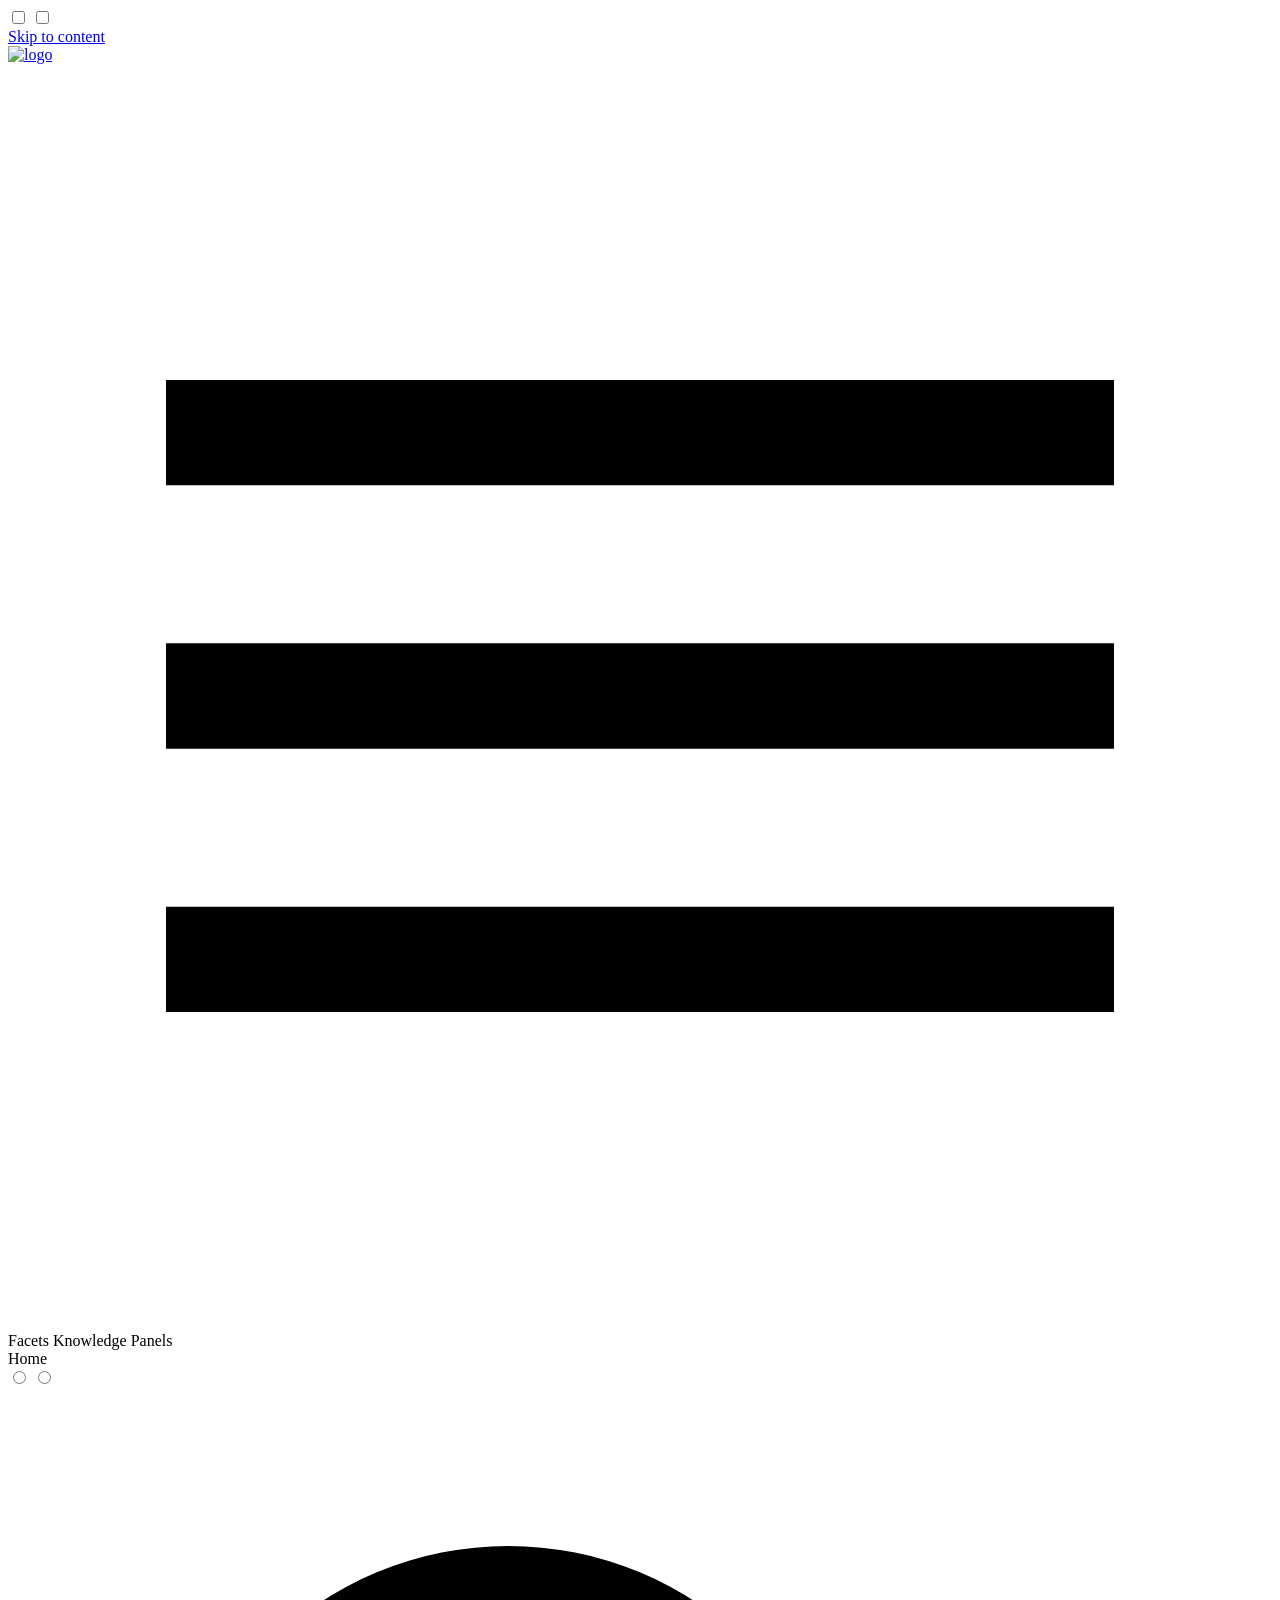
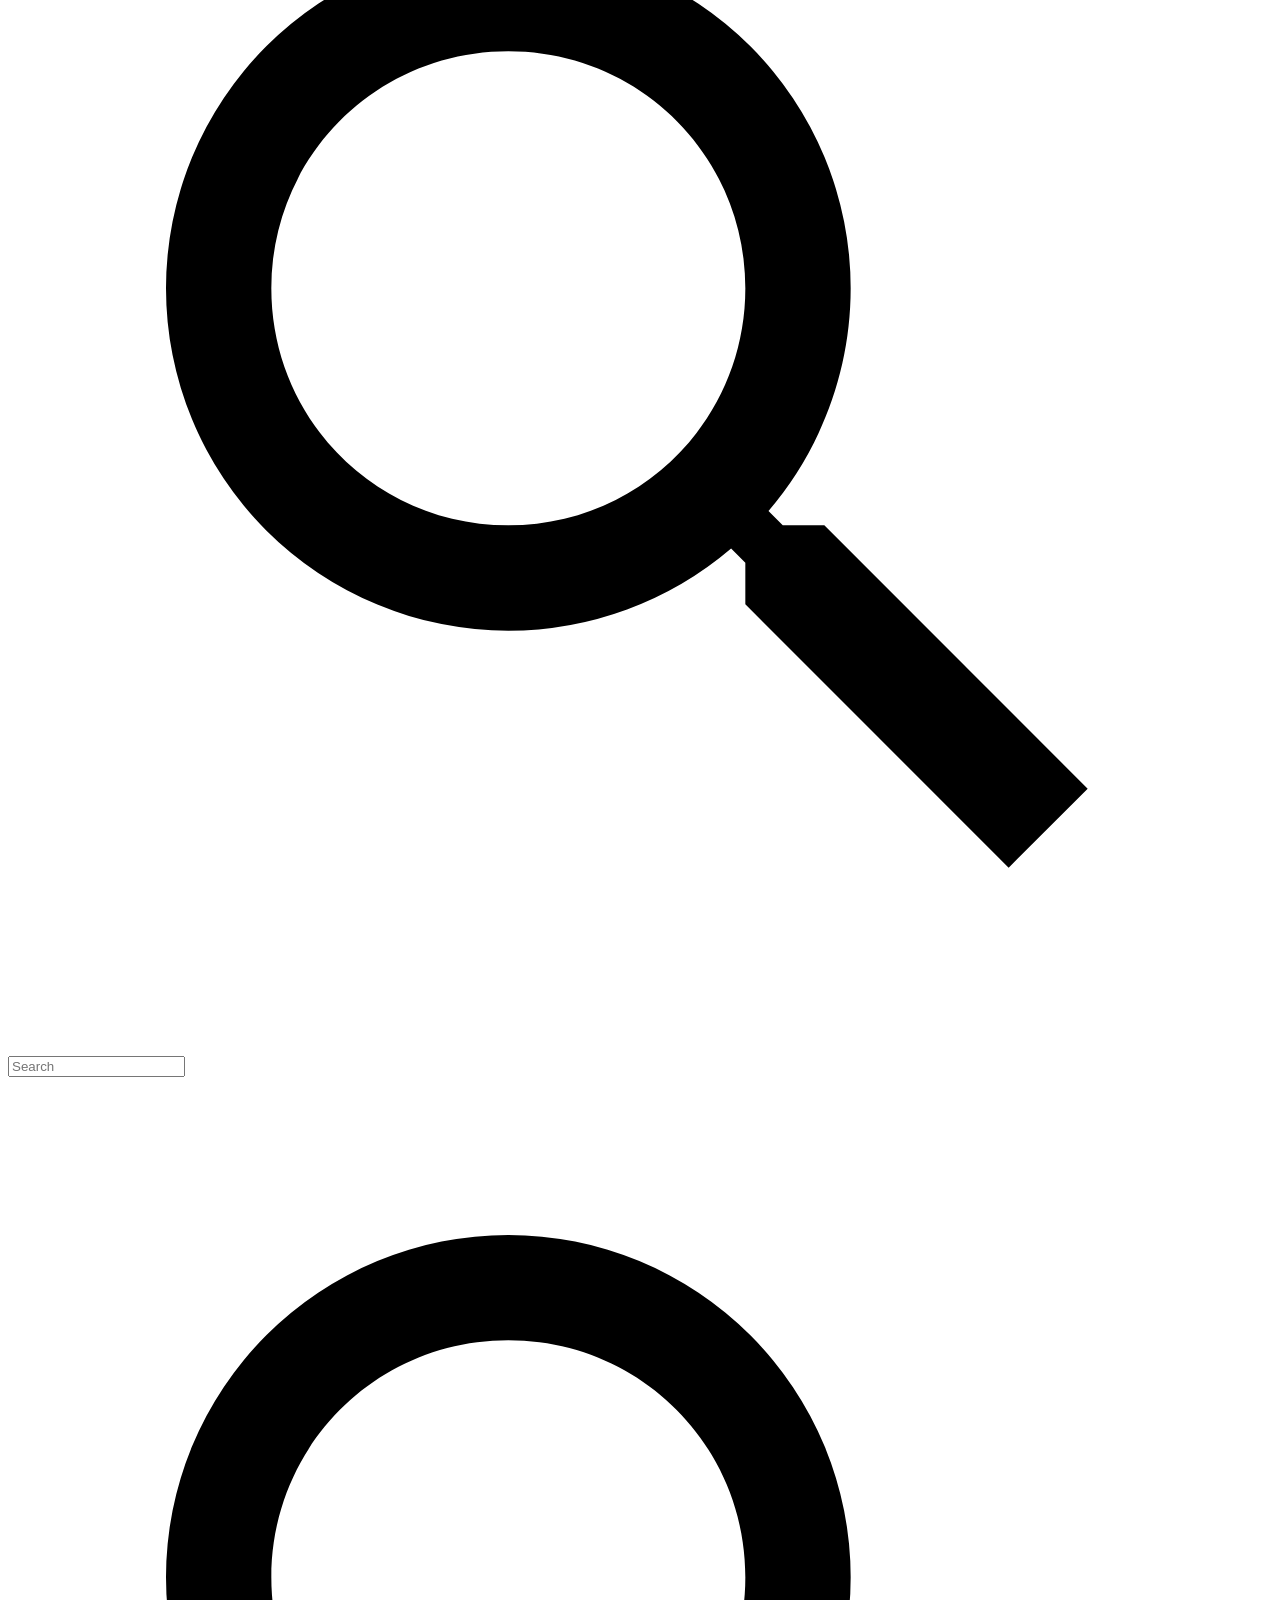
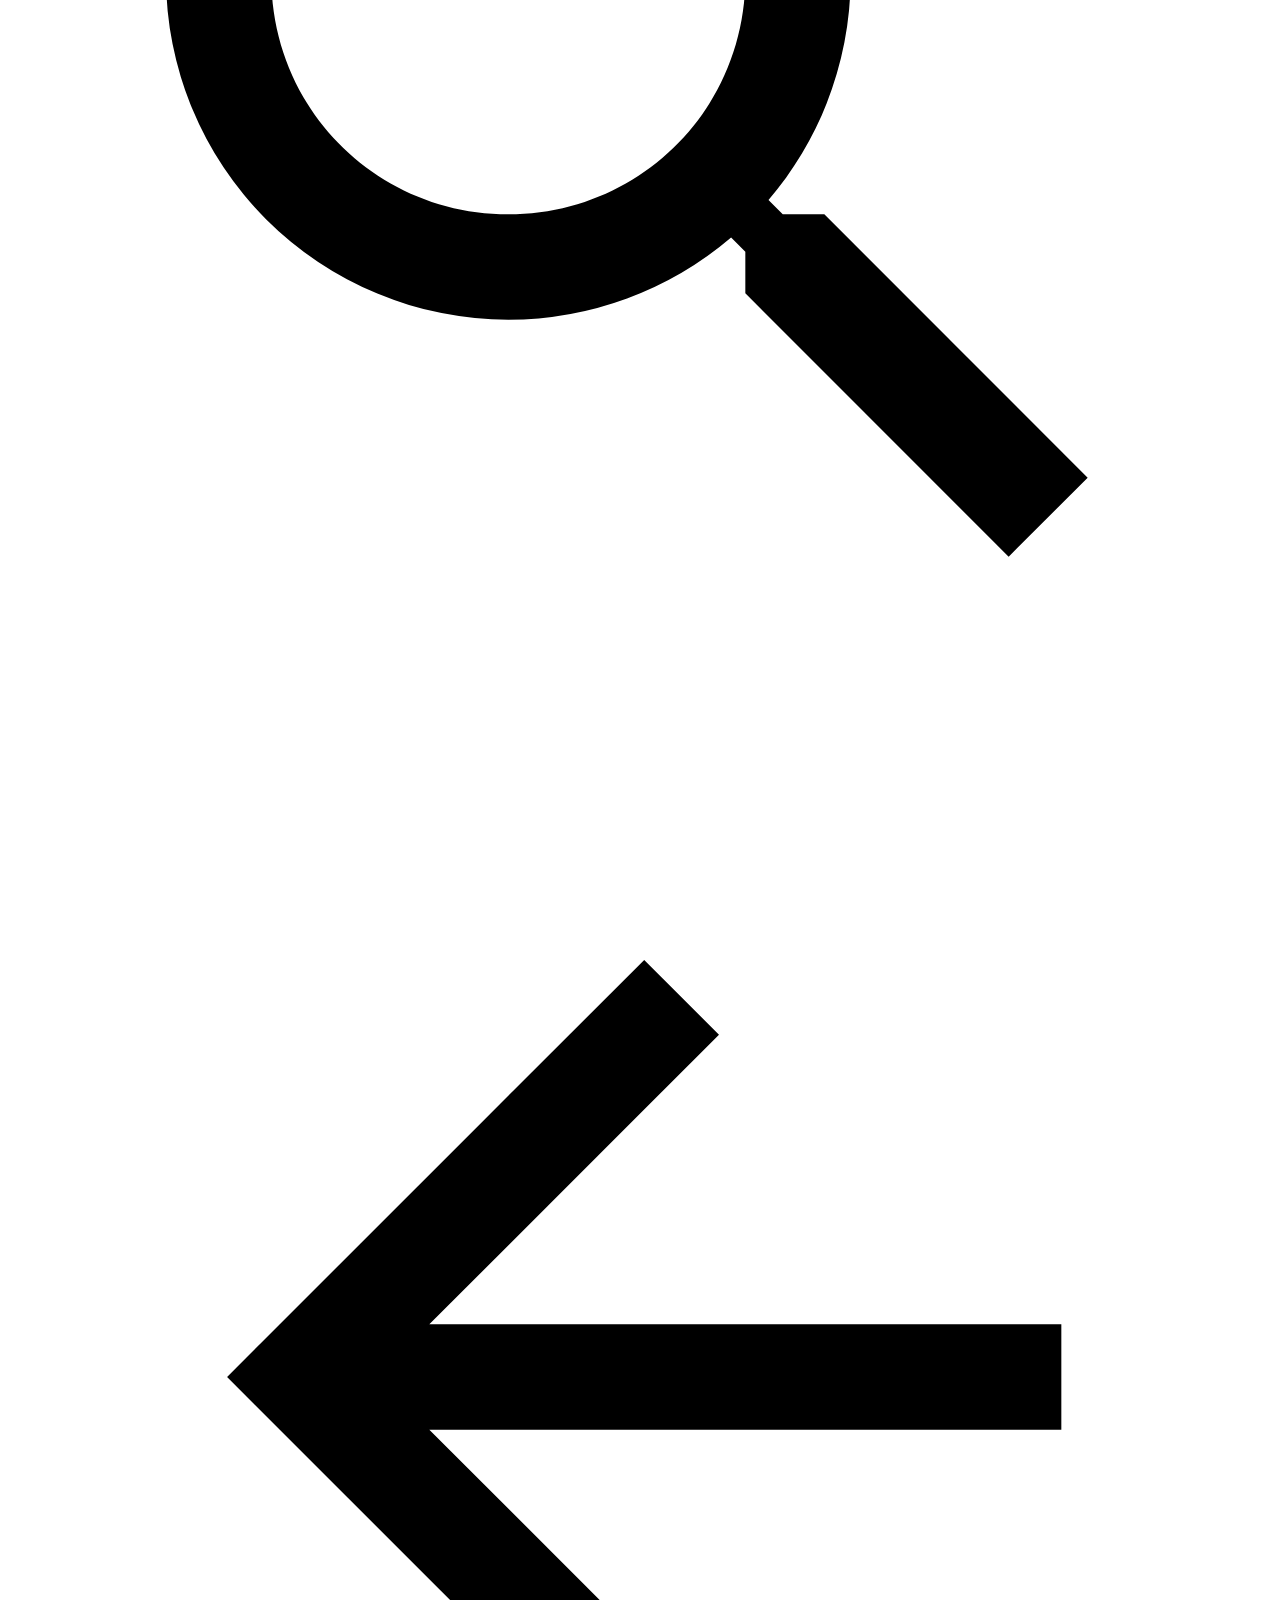
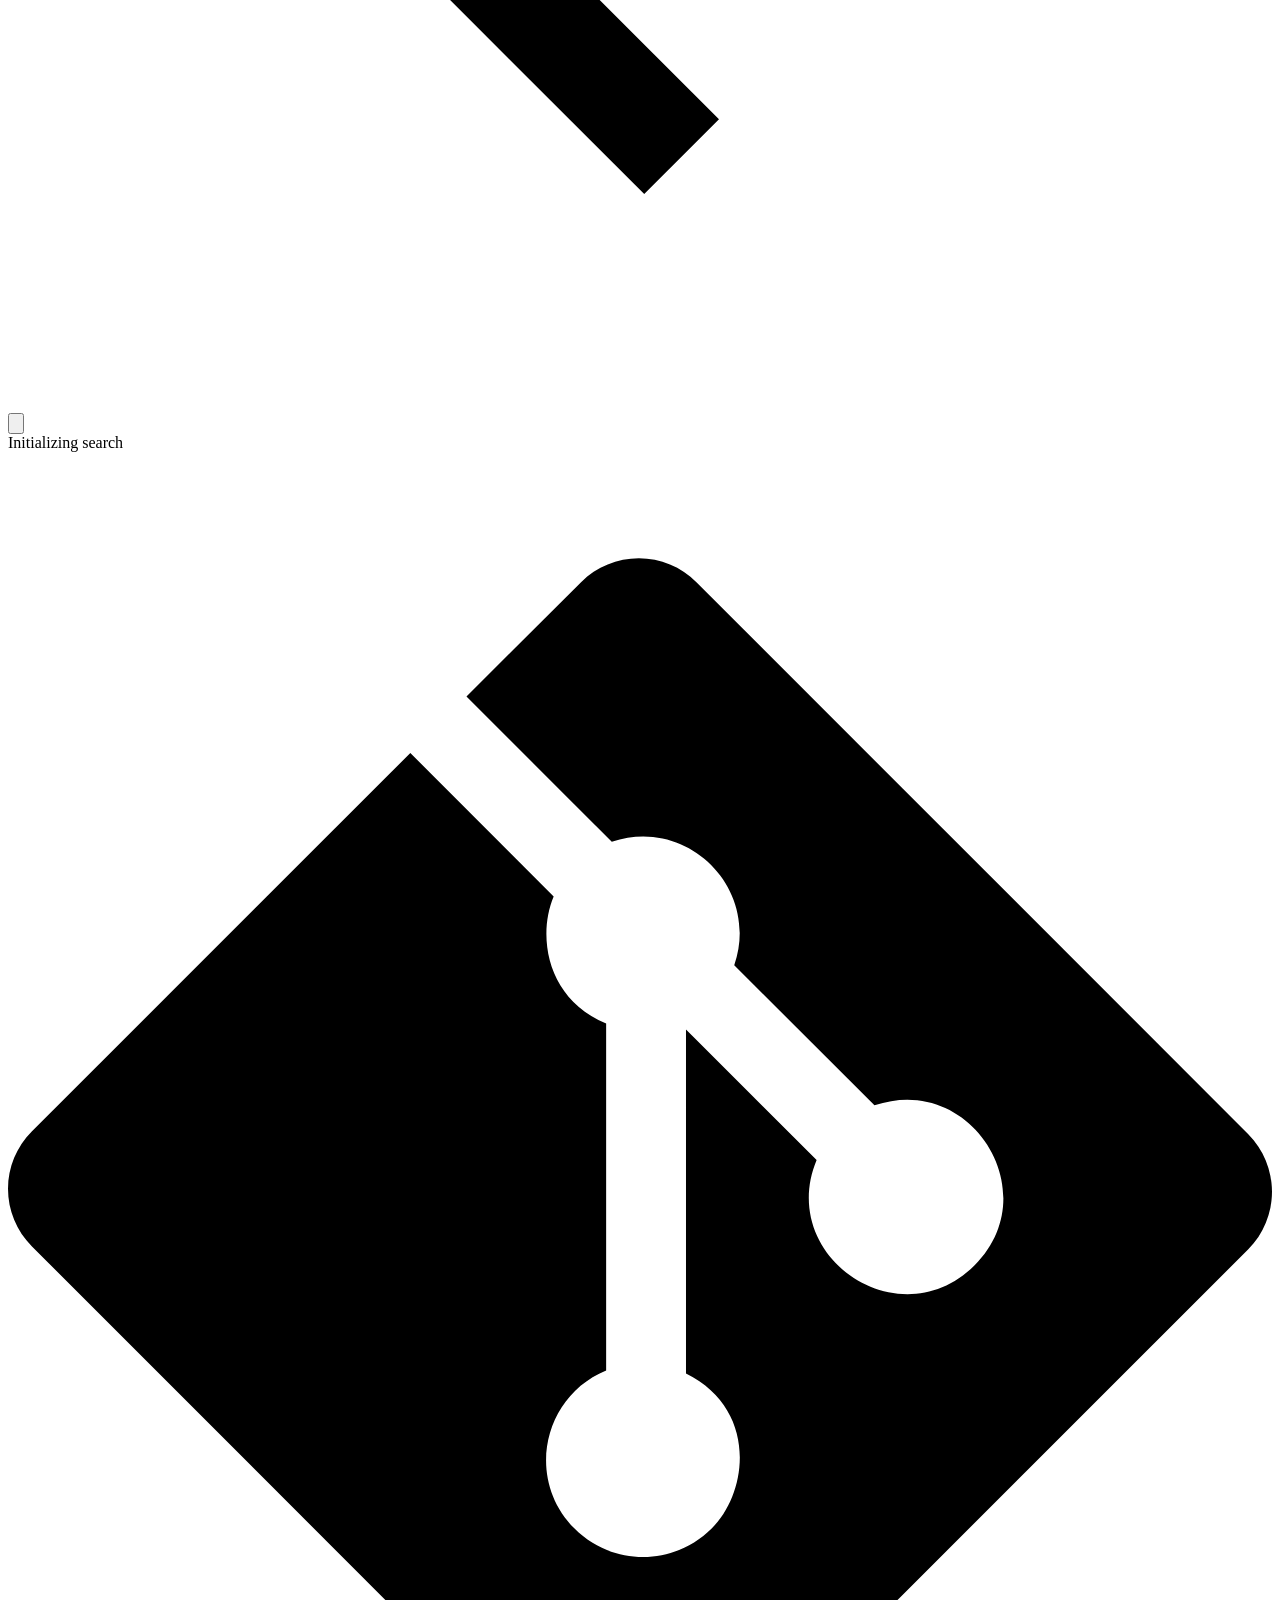
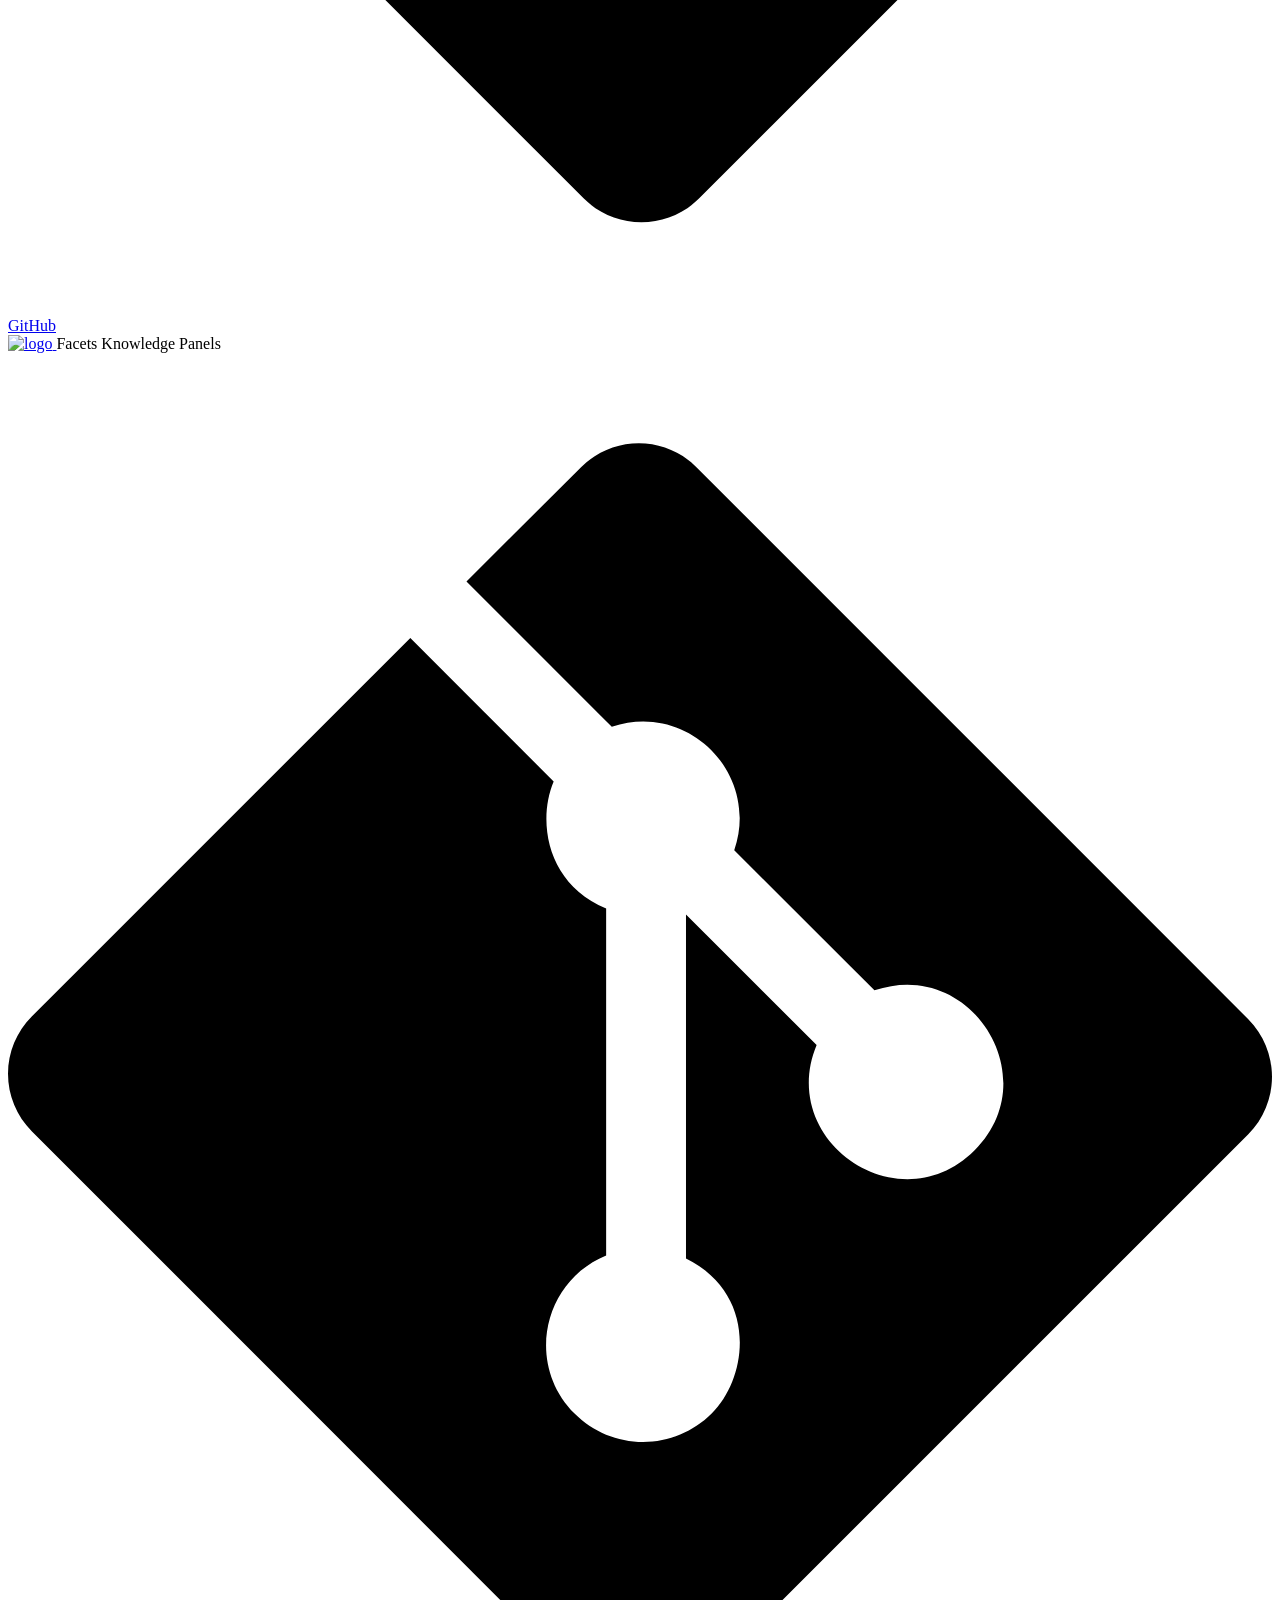
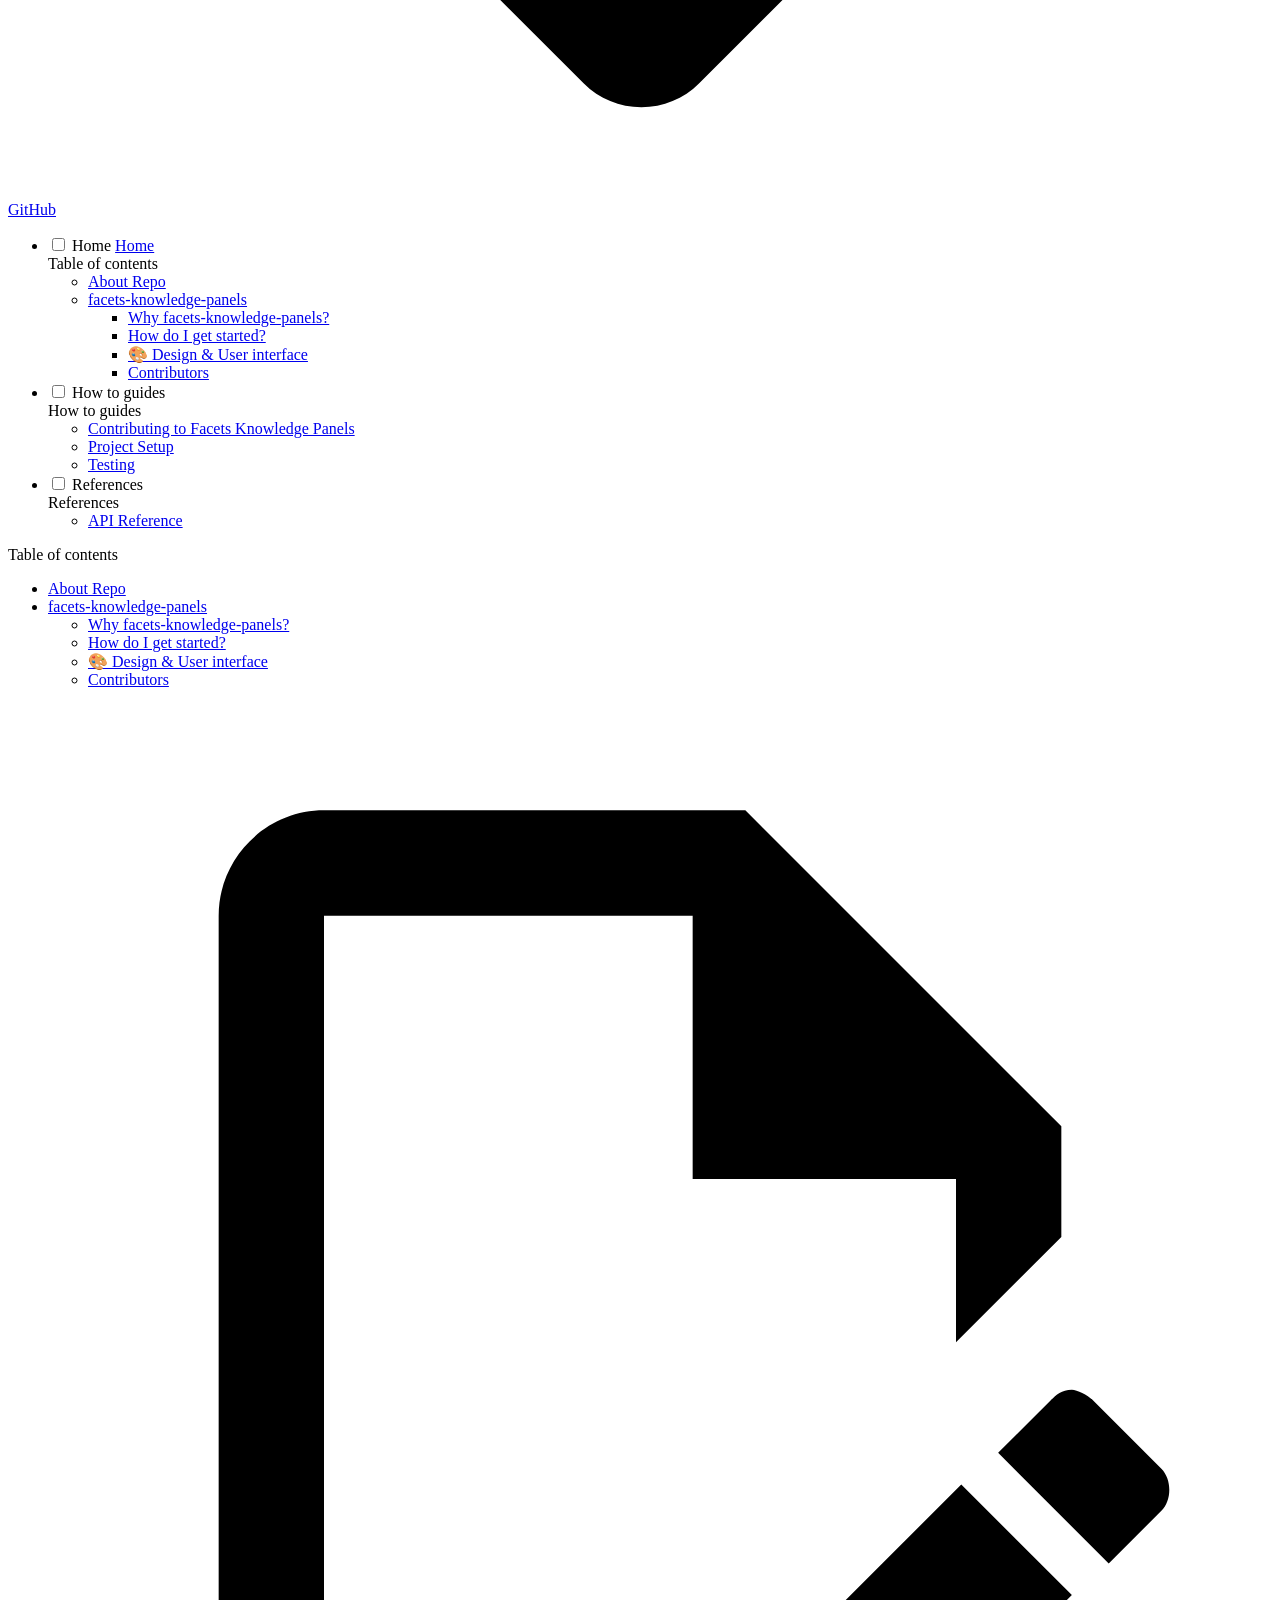
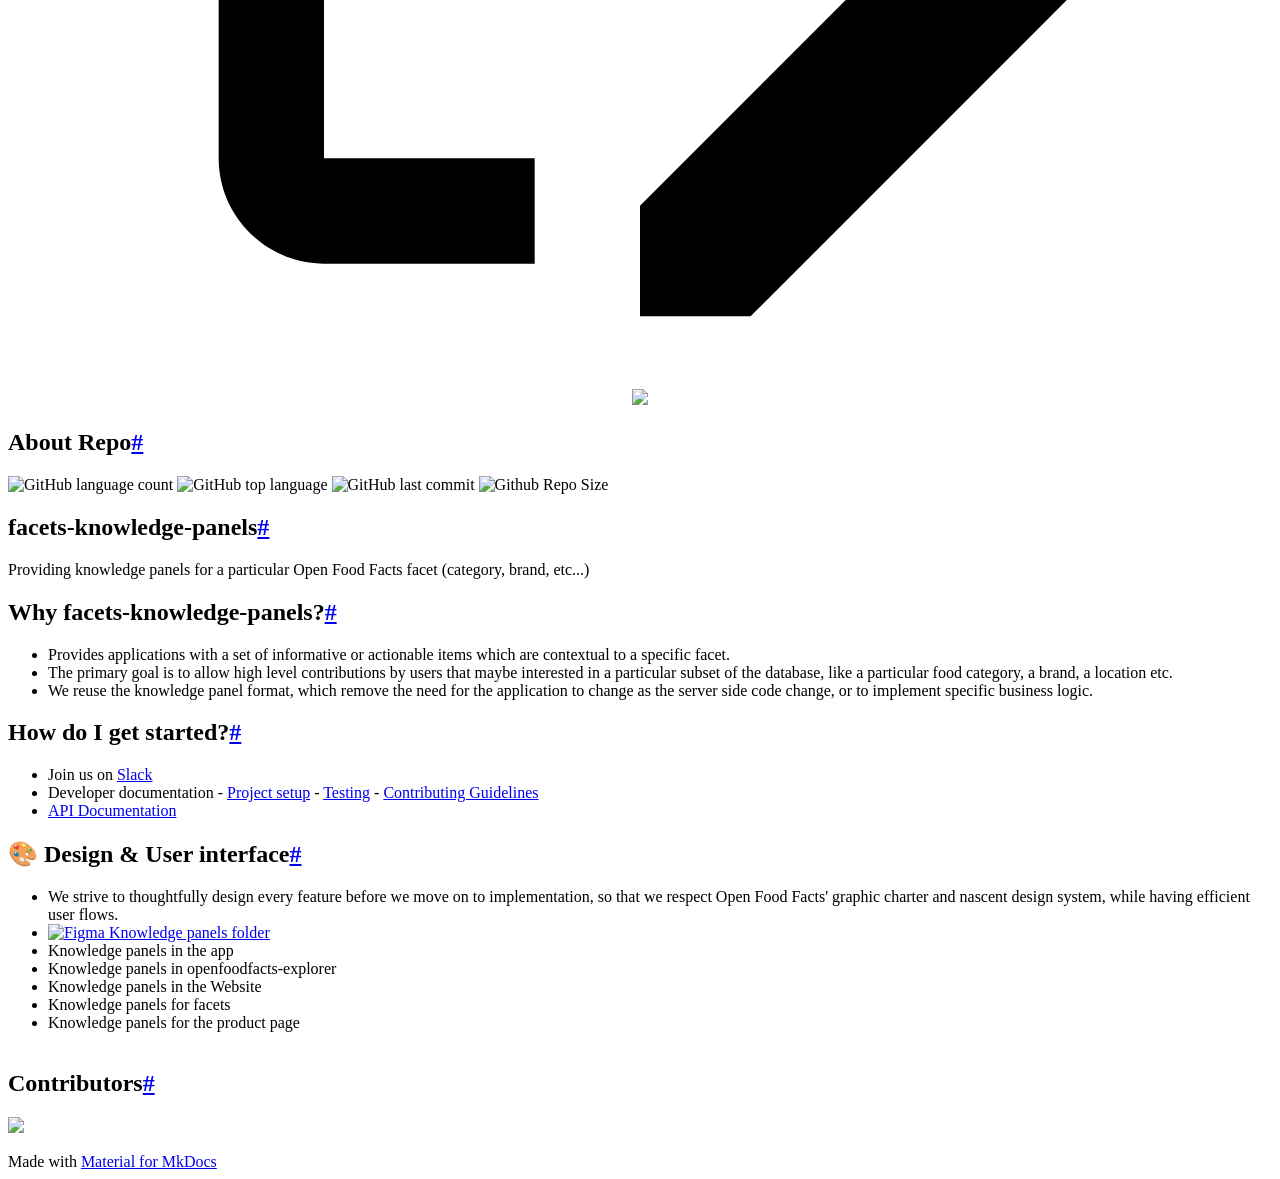
==== commit 72576405: "Deploying to gh-pages from @ openfoodfacts/facets-knowledge-panels@29e166ef00688a3e886737a905095c139" ====
--- a/index.html
+++ b/index.html
@@ -13,8 +13,11 @@
         <link rel="next" href="how-to-guides/CONTRIBUTING/">
       
       
+        
+      
+      
       <link rel="icon" href="https://static.openfoodfacts.org/images/logos/off-logo-favicon-light.png">
-      <meta name="generator" content="mkdocs-1.6.1, mkdocs-material-9.6.18">
+      <meta name="generator" content="mkdocs-1.6.1, mkdocs-material-9.7.6">
     
     
       
@@ -22,10 +25,10 @@
       
     
     
-      <link rel="stylesheet" href="assets/stylesheets/main.7e37652d.min.css">
-      
-        
-        <link rel="stylesheet" href="assets/stylesheets/palette.06af60db.min.css">
+      <link rel="stylesheet" href="assets/stylesheets/main.484c7ddc.min.css">
+      
+        
+        <link rel="stylesheet" href="assets/stylesheets/palette.ab4e12ef.min.css">
       
       
 
@@ -48,7 +51,6 @@
     
       
 
-    
     
     
   </head>
@@ -188,7 +190,7 @@
         <a href="https://github.com/openfoodfacts/facets-knowledge-panels" title="Go to repository" class="md-source" data-md-component="source">
   <div class="md-source__icon md-icon">
     
-    <svg xmlns="http://www.w3.org/2000/svg" viewBox="0 0 448 512"><!--! Font Awesome Free 7.0.0 by @fontawesome - https://fontawesome.com License - https://fontawesome.com/license/free (Icons: CC BY 4.0, Fonts: SIL OFL 1.1, Code: MIT License) Copyright 2025 Fonticons, Inc.--><path fill="currentColor" d="M439.6 236.1 244 40.5c-5.4-5.5-12.8-8.5-20.4-8.5s-15 3-20.4 8.4L162.5 81l51.5 51.5c27.1-9.1 52.7 16.8 43.4 43.7l49.7 49.7c34.2-11.8 61.2 31 35.5 56.7-26.5 26.5-70.2-2.9-56-37.3L240.3 199v121.9c25.3 12.5 22.3 41.8 9.1 55-6.4 6.4-15.2 10.1-24.3 10.1s-17.8-3.6-24.3-10.1c-17.6-17.6-11.1-46.9 11.2-56v-123c-20.8-8.5-24.6-30.7-18.6-45L142.6 101 8.5 235.1C3 240.6 0 247.9 0 255.5s3 15 8.5 20.4l195.6 195.7c5.4 5.4 12.7 8.4 20.4 8.4s15-3 20.4-8.4l194.7-194.7c5.4-5.4 8.4-12.8 8.4-20.4s-3-15-8.4-20.4"/></svg>
+    <svg xmlns="http://www.w3.org/2000/svg" viewBox="0 0 448 512"><!--! Font Awesome Free 7.1.0 by @fontawesome - https://fontawesome.com License - https://fontawesome.com/license/free (Icons: CC BY 4.0, Fonts: SIL OFL 1.1, Code: MIT License) Copyright 2025 Fonticons, Inc.--><path d="M439.6 236.1 244 40.5c-5.4-5.5-12.8-8.5-20.4-8.5s-15 3-20.4 8.4L162.5 81l51.5 51.5c27.1-9.1 52.7 16.8 43.4 43.7l49.7 49.7c34.2-11.8 61.2 31 35.5 56.7-26.5 26.5-70.2-2.9-56-37.3L240.3 199v121.9c25.3 12.5 22.3 41.8 9.1 55-6.4 6.4-15.2 10.1-24.3 10.1s-17.8-3.6-24.3-10.1c-17.6-17.6-11.1-46.9 11.2-56v-123c-20.8-8.5-24.6-30.7-18.6-45L142.6 101 8.5 235.1C3 240.6 0 247.9 0 255.5s3 15 8.5 20.4l195.6 195.7c5.4 5.4 12.7 8.4 20.4 8.4s15-3 20.4-8.4l194.7-194.7c5.4-5.4 8.4-12.8 8.4-20.4s-3-15-8.4-20.4"/></svg>
   </div>
   <div class="md-source__repository">
     GitHub
@@ -233,7 +235,7 @@
       <a href="https://github.com/openfoodfacts/facets-knowledge-panels" title="Go to repository" class="md-source" data-md-component="source">
   <div class="md-source__icon md-icon">
     
-    <svg xmlns="http://www.w3.org/2000/svg" viewBox="0 0 448 512"><!--! Font Awesome Free 7.0.0 by @fontawesome - https://fontawesome.com License - https://fontawesome.com/license/free (Icons: CC BY 4.0, Fonts: SIL OFL 1.1, Code: MIT License) Copyright 2025 Fonticons, Inc.--><path fill="currentColor" d="M439.6 236.1 244 40.5c-5.4-5.5-12.8-8.5-20.4-8.5s-15 3-20.4 8.4L162.5 81l51.5 51.5c27.1-9.1 52.7 16.8 43.4 43.7l49.7 49.7c34.2-11.8 61.2 31 35.5 56.7-26.5 26.5-70.2-2.9-56-37.3L240.3 199v121.9c25.3 12.5 22.3 41.8 9.1 55-6.4 6.4-15.2 10.1-24.3 10.1s-17.8-3.6-24.3-10.1c-17.6-17.6-11.1-46.9 11.2-56v-123c-20.8-8.5-24.6-30.7-18.6-45L142.6 101 8.5 235.1C3 240.6 0 247.9 0 255.5s3 15 8.5 20.4l195.6 195.7c5.4 5.4 12.7 8.4 20.4 8.4s15-3 20.4-8.4l194.7-194.7c5.4-5.4 8.4-12.8 8.4-20.4s-3-15-8.4-20.4"/></svg>
+    <svg xmlns="http://www.w3.org/2000/svg" viewBox="0 0 448 512"><!--! Font Awesome Free 7.1.0 by @fontawesome - https://fontawesome.com License - https://fontawesome.com/license/free (Icons: CC BY 4.0, Fonts: SIL OFL 1.1, Code: MIT License) Copyright 2025 Fonticons, Inc.--><path d="M439.6 236.1 244 40.5c-5.4-5.5-12.8-8.5-20.4-8.5s-15 3-20.4 8.4L162.5 81l51.5 51.5c27.1-9.1 52.7 16.8 43.4 43.7l49.7 49.7c34.2-11.8 61.2 31 35.5 56.7-26.5 26.5-70.2-2.9-56-37.3L240.3 199v121.9c25.3 12.5 22.3 41.8 9.1 55-6.4 6.4-15.2 10.1-24.3 10.1s-17.8-3.6-24.3-10.1c-17.6-17.6-11.1-46.9 11.2-56v-123c-20.8-8.5-24.6-30.7-18.6-45L142.6 101 8.5 235.1C3 240.6 0 247.9 0 255.5s3 15 8.5 20.4l195.6 195.7c5.4 5.4 12.7 8.4 20.4 8.4s15-3 20.4-8.4l194.7-194.7c5.4-5.4 8.4-12.8 8.4-20.4s-3-15-8.4-20.4"/></svg>
   </div>
   <div class="md-source__repository">
     GitHub
@@ -262,9 +264,14 @@
   
   
   <span class="md-ellipsis">
+    
+  
     Home
+  
+
     
   </span>
+  
   
 
           <span class="md-nav__icon md-icon"></span>
@@ -275,9 +282,14 @@
   
   
   <span class="md-ellipsis">
+    
+  
     Home
+  
+
     
   </span>
+  
   
 
       </a>
@@ -298,7 +310,9 @@
         <li class="md-nav__item">
   <a href="#about-repo" class="md-nav__link">
     <span class="md-ellipsis">
-      About Repo
+      
+        About Repo
+      
     </span>
   </a>
   
@@ -307,7 +321,9 @@
         <li class="md-nav__item">
   <a href="#facets-knowledge-panels" class="md-nav__link">
     <span class="md-ellipsis">
-      facets-knowledge-panels
+      
+        facets-knowledge-panels
+      
     </span>
   </a>
   
@@ -317,7 +333,9 @@
           <li class="md-nav__item">
   <a href="#why-facets-knowledge-panels" class="md-nav__link">
     <span class="md-ellipsis">
-      Why facets-knowledge-panels?
+      
+        Why facets-knowledge-panels?
+      
     </span>
   </a>
   
@@ -326,7 +344,9 @@
           <li class="md-nav__item">
   <a href="#how-do-i-get-started" class="md-nav__link">
     <span class="md-ellipsis">
-      How do I get started?
+      
+        How do I get started?
+      
     </span>
   </a>
   
@@ -335,7 +355,9 @@
           <li class="md-nav__item">
   <a href="#design-user-interface" class="md-nav__link">
     <span class="md-ellipsis">
-      🎨 Design &amp; User interface
+      
+        🎨 Design &amp; User interface
+      
     </span>
   </a>
   
@@ -344,7 +366,9 @@
           <li class="md-nav__item">
   <a href="#contributors" class="md-nav__link">
     <span class="md-ellipsis">
-      Contributors
+      
+        Contributors
+      
     </span>
   </a>
   
@@ -386,9 +410,14 @@
   
   
   <span class="md-ellipsis">
+    
+  
     How to guides
+  
+
     
   </span>
+  
   
 
             <span class="md-nav__icon md-icon"></span>
@@ -397,7 +426,11 @@
         <nav class="md-nav" data-md-level="1" aria-labelledby="__nav_2_label" aria-expanded="false">
           <label class="md-nav__title" for="__nav_2">
             <span class="md-nav__icon md-icon"></span>
-            How to guides
+            
+  
+    How to guides
+  
+
           </label>
           <ul class="md-nav__list" data-md-scrollfix>
             
@@ -413,9 +446,14 @@
   
   
   <span class="md-ellipsis">
+    
+  
     Contributing to Facets Knowledge Panels
+  
+
     
   </span>
+  
   
 
       </a>
@@ -436,9 +474,14 @@
   
   
   <span class="md-ellipsis">
+    
+  
     Project Setup
+  
+
     
   </span>
+  
   
 
       </a>
@@ -459,9 +502,14 @@
   
   
   <span class="md-ellipsis">
+    
+  
     Testing
+  
+
     
   </span>
+  
   
 
       </a>
@@ -500,9 +548,14 @@
   
   
   <span class="md-ellipsis">
+    
+  
     References
+  
+
     
   </span>
+  
   
 
             <span class="md-nav__icon md-icon"></span>
@@ -511,7 +564,11 @@
         <nav class="md-nav" data-md-level="1" aria-labelledby="__nav_3_label" aria-expanded="false">
           <label class="md-nav__title" for="__nav_3">
             <span class="md-nav__icon md-icon"></span>
-            References
+            
+  
+    References
+  
+
           </label>
           <ul class="md-nav__list" data-md-scrollfix>
             
@@ -527,9 +584,14 @@
   
   
   <span class="md-ellipsis">
+    
+  
     API Reference
+  
+
     
   </span>
+  
   
 
       </a>
@@ -572,7 +634,9 @@
         <li class="md-nav__item">
   <a href="#about-repo" class="md-nav__link">
     <span class="md-ellipsis">
-      About Repo
+      
+        About Repo
+      
     </span>
   </a>
   
@@ -581,7 +645,9 @@
         <li class="md-nav__item">
   <a href="#facets-knowledge-panels" class="md-nav__link">
     <span class="md-ellipsis">
-      facets-knowledge-panels
+      
+        facets-knowledge-panels
+      
     </span>
   </a>
   
@@ -591,7 +657,9 @@
           <li class="md-nav__item">
   <a href="#why-facets-knowledge-panels" class="md-nav__link">
     <span class="md-ellipsis">
-      Why facets-knowledge-panels?
+      
+        Why facets-knowledge-panels?
+      
     </span>
   </a>
   
@@ -600,7 +668,9 @@
           <li class="md-nav__item">
   <a href="#how-do-i-get-started" class="md-nav__link">
     <span class="md-ellipsis">
-      How do I get started?
+      
+        How do I get started?
+      
     </span>
   </a>
   
@@ -609,7 +679,9 @@
           <li class="md-nav__item">
   <a href="#design-user-interface" class="md-nav__link">
     <span class="md-ellipsis">
-      🎨 Design &amp; User interface
+      
+        🎨 Design &amp; User interface
+      
     </span>
   </a>
   
@@ -618,7 +690,9 @@
           <li class="md-nav__item">
   <a href="#contributors" class="md-nav__link">
     <span class="md-ellipsis">
-      Contributors
+      
+        Contributors
+      
     </span>
   </a>
   
@@ -639,6 +713,7 @@
           
           
             <div class="md-content" data-md-component="content">
+              
               <article class="md-content__inner md-typeset">
                 
                   
@@ -746,10 +821,11 @@
     
     
       
-      <script id="__config" type="application/json">{"base": ".", "features": ["content.action.edit"], "search": "assets/javascripts/workers/search.973d3a69.min.js", "tags": null, "translations": {"clipboard.copied": "Copied to clipboard", "clipboard.copy": "Copy to clipboard", "search.result.more.one": "1 more on this page", "search.result.more.other": "# more on this page", "search.result.none": "No matching documents", "search.result.one": "1 matching document", "search.result.other": "# matching documents", "search.result.placeholder": "Type to start searching", "search.result.term.missing": "Missing", "select.version": "Select version"}, "version": null}</script>
-    
-    
-      <script src="assets/javascripts/bundle.92b07e13.min.js"></script>
+      
+      <script id="__config" type="application/json">{"annotate": null, "base": ".", "features": ["content.action.edit"], "search": "assets/javascripts/workers/search.2c215733.min.js", "tags": null, "translations": {"clipboard.copied": "Copied to clipboard", "clipboard.copy": "Copy to clipboard", "search.result.more.one": "1 more on this page", "search.result.more.other": "# more on this page", "search.result.none": "No matching documents", "search.result.one": "1 matching document", "search.result.other": "# matching documents", "search.result.placeholder": "Type to start searching", "search.result.term.missing": "Missing", "select.version": "Select version"}, "version": null}</script>
+    
+    
+      <script src="assets/javascripts/bundle.79ae519e.min.js"></script>
       
     
   </body>
--- a/assets/stylesheets/main.484c7ddc.min.css
+++ b/assets/stylesheets/main.484c7ddc.min.css
@@ -0,0 +1 @@
+@charset "UTF-8";html{-webkit-text-size-adjust:none;-moz-text-size-adjust:none;text-size-adjust:none;box-sizing:border-box}*,:after,:before{box-sizing:inherit}@media (prefers-reduced-motion){*,:after,:before{transition:none!important}}body{margin:0}a,button,input,label{-webkit-tap-highlight-color:transparent}a{color:inherit;text-decoration:none}hr{border:0;box-sizing:initial;display:block;height:.05rem;overflow:visible;padding:0}small{font-size:80%}sub,sup{line-height:1em}img{border-style:none}table{border-collapse:initial;border-spacing:0}td,th{font-weight:400;vertical-align:top}button{background:#0000;border:0;font-family:inherit;font-size:inherit;margin:0;padding:0}input{border:0;outline:none}:root{--md-primary-fg-color:#4051b5;--md-primary-fg-color--light:#5d6cc0;--md-primary-fg-color--dark:#303fa1;--md-primary-bg-color:#fff;--md-primary-bg-color--light:#ffffffb3;--md-accent-fg-color:#526cfe;--md-accent-fg-color--transparent:#526cfe1a;--md-accent-bg-color:#fff;--md-accent-bg-color--light:#ffffffb3}[data-md-color-scheme=default]{color-scheme:light}[data-md-color-scheme=default] img[src$="#gh-dark-mode-only"],[data-md-color-scheme=default] img[src$="#only-dark"]{display:none}:root,[data-md-color-scheme=default]{--md-hue:225deg;--md-default-fg-color:#000000de;--md-default-fg-color--light:#0000008a;--md-default-fg-color--lighter:#00000052;--md-default-fg-color--lightest:#00000012;--md-default-bg-color:#fff;--md-default-bg-color--light:#ffffffb3;--md-default-bg-color--lighter:#ffffff4d;--md-default-bg-color--lightest:#ffffff1f;--md-code-fg-color:#36464e;--md-code-bg-color:#f5f5f5;--md-code-bg-color--light:#f5f5f5b3;--md-code-bg-color--lighter:#f5f5f54d;--md-code-hl-color:#4287ff;--md-code-hl-color--light:#4287ff1a;--md-code-hl-number-color:#d52a2a;--md-code-hl-special-color:#db1457;--md-code-hl-function-color:#a846b9;--md-code-hl-constant-color:#6e59d9;--md-code-hl-keyword-color:#3f6ec6;--md-code-hl-string-color:#1c7d4d;--md-code-hl-name-color:var(--md-code-fg-color);--md-code-hl-operator-color:var(--md-default-fg-color--light);--md-code-hl-punctuation-color:var(--md-default-fg-color--light);--md-code-hl-comment-color:var(--md-default-fg-color--light);--md-code-hl-generic-color:var(--md-default-fg-color--light);--md-code-hl-variable-color:var(--md-default-fg-color--light);--md-typeset-color:var(--md-default-fg-color);--md-typeset-a-color:var(--md-primary-fg-color);--md-typeset-del-color:#f5503d26;--md-typeset-ins-color:#0bd57026;--md-typeset-kbd-color:#fafafa;--md-typeset-kbd-accent-color:#fff;--md-typeset-kbd-border-color:#b8b8b8;--md-typeset-mark-color:#ffff0080;--md-typeset-table-color:#0000001f;--md-typeset-table-color--light:rgba(0,0,0,.035);--md-admonition-fg-color:var(--md-default-fg-color);--md-admonition-bg-color:var(--md-default-bg-color);--md-warning-fg-color:#000000de;--md-warning-bg-color:#ff9;--md-footer-fg-color:#fff;--md-footer-fg-color--light:#ffffffb3;--md-footer-fg-color--lighter:#ffffff73;--md-footer-bg-color:#000000de;--md-footer-bg-color--dark:#00000052;--md-shadow-z1:0 0.2rem 0.5rem #0000000d,0 0 0.05rem #0000001a;--md-shadow-z2:0 0.2rem 0.5rem #0000001a,0 0 0.05rem #00000040;--md-shadow-z3:0 0.2rem 0.5rem #0003,0 0 0.05rem #00000059}.md-icon svg{fill:currentcolor;display:block;height:1.2rem;width:1.2rem}body{-webkit-font-smoothing:antialiased;-moz-osx-font-smoothing:grayscale;--md-text-font-family:var(--md-text-font,_),-apple-system,BlinkMacSystemFont,Helvetica,Arial,sans-serif;--md-code-font-family:var(--md-code-font,_),SFMono-Regular,Consolas,Menlo,monospace}aside,body,input{font-feature-settings:"kern","liga";color:var(--md-typeset-color);font-family:var(--md-text-font-family)}code,kbd,pre{font-feature-settings:"kern";font-family:var(--md-code-font-family)}:root{--md-typeset-table-sort-icon:url('data:image/svg+xml;charset=utf-8,<svg xmlns="http://www.w3.org/2000/svg" viewBox="0 0 24 24"><path d="m18 21-4-4h3V7h-3l4-4 4 4h-3v10h3M2 19v-2h10v2M2 13v-2h7v2M2 7V5h4v2z"/></svg>');--md-typeset-table-sort-icon--asc:url('data:image/svg+xml;charset=utf-8,<svg xmlns="http://www.w3.org/2000/svg" viewBox="0 0 24 24"><path d="M19 17h3l-4 4-4-4h3V3h2M2 17h10v2H2M6 5v2H2V5m0 6h7v2H2z"/></svg>');--md-typeset-table-sort-icon--desc:url('data:image/svg+xml;charset=utf-8,<svg xmlns="http://www.w3.org/2000/svg" viewBox="0 0 24 24"><path d="M19 7h3l-4-4-4 4h3v14h2M2 17h10v2H2M6 5v2H2V5m0 6h7v2H2z"/></svg>')}.md-typeset{-webkit-print-color-adjust:exact;color-adjust:exact;font-size:.8rem;line-height:1.6;overflow-wrap:break-word}@media print{.md-typeset{font-size:.68rem}}.md-typeset blockquote,.md-typeset dl,.md-typeset figure,.md-typeset ol,.md-typeset pre,.md-typeset ul{margin-bottom:1em;margin-top:1em}.md-typeset h1{color:var(--md-default-fg-color--light);font-size:2em;line-height:1.3;margin:0 0 1.25em}.md-typeset h1,.md-typeset h2{font-weight:300;letter-spacing:-.01em}.md-typeset h2{font-size:1.5625em;line-height:1.4;margin:1.6em 0 .64em}.md-typeset h3{font-size:1.25em;font-weight:400;letter-spacing:-.01em;line-height:1.5;margin:1.6em 0 .8em}.md-typeset h2+h3{margin-top:.8em}.md-typeset h4{font-weight:700;letter-spacing:-.01em;margin:1em 0}.md-typeset h5,.md-typeset h6{color:var(--md-default-fg-color--light);font-size:.8em;font-weight:700;letter-spacing:-.01em;margin:1.25em 0}.md-typeset h5{text-transform:uppercase}.md-typeset h5 code{text-transform:none}.md-typeset hr{border-bottom:.05rem solid var(--md-default-fg-color--lightest);display:flow-root;margin:1.5em 0}.md-typeset a{color:var(--md-typeset-a-color);word-break:break-word}.md-typeset a,.md-typeset a:before{transition:color 125ms}.md-typeset a:focus,.md-typeset a:hover{color:var(--md-accent-fg-color)}.md-typeset a:focus code,.md-typeset a:hover code{background-color:var(--md-accent-fg-color--transparent);color:var(--md-accent-fg-color)}.md-typeset a code{color:var(--md-typeset-a-color)}.md-typeset a.focus-visible{outline-color:var(--md-accent-fg-color);outline-offset:.2rem}.md-typeset code,.md-typeset kbd,.md-typeset pre{color:var(--md-code-fg-color);direction:ltr;font-variant-ligatures:none;transition:background-color 125ms}@media print{.md-typeset code,.md-typeset kbd,.md-typeset pre{white-space:pre-wrap}}.md-typeset code{background-color:var(--md-code-bg-color);border-radius:.1rem;-webkit-box-decoration-break:clone;box-decoration-break:clone;font-size:.85em;padding:0 .2941176471em;transition:color 125ms,background-color 125ms;word-break:break-word}.md-typeset code:not(.focus-visible){-webkit-tap-highlight-color:transparent;outline:none}.md-typeset pre{display:flow-root;line-height:1.4;position:relative}.md-typeset pre>code{-webkit-box-decoration-break:slice;box-decoration-break:slice;box-shadow:none;display:block;margin:0;outline-color:var(--md-accent-fg-color);overflow:auto;padding:.7720588235em 1.1764705882em;scrollbar-color:var(--md-default-fg-color--lighter) #0000;scrollbar-width:thin;touch-action:auto;word-break:normal}.md-typeset pre>code:hover{scrollbar-color:var(--md-accent-fg-color) #0000}.md-typeset pre>code::-webkit-scrollbar{height:.2rem;width:.2rem}.md-typeset pre>code::-webkit-scrollbar-thumb{background-color:var(--md-default-fg-color--lighter)}.md-typeset pre>code::-webkit-scrollbar-thumb:hover{background-color:var(--md-accent-fg-color)}.md-typeset kbd{background-color:var(--md-typeset-kbd-color);border-radius:.1rem;box-shadow:0 .1rem 0 .05rem var(--md-typeset-kbd-border-color),0 .1rem 0 var(--md-typeset-kbd-border-color),0 -.1rem .2rem var(--md-typeset-kbd-accent-color) inset;color:var(--md-default-fg-color);display:inline-block;font-size:.75em;padding:0 .6666666667em;vertical-align:text-top;word-break:break-word}.md-typeset mark{background-color:var(--md-typeset-mark-color);-webkit-box-decoration-break:clone;box-decoration-break:clone;color:inherit;word-break:break-word}.md-typeset abbr{cursor:help;text-decoration:none}.md-typeset [data-preview],.md-typeset abbr{border-bottom:.05rem dotted var(--md-default-fg-color--light)}.md-typeset small{opacity:.75}[dir=ltr] .md-typeset sub,[dir=ltr] .md-typeset sup{margin-left:.078125em}[dir=rtl] .md-typeset sub,[dir=rtl] .md-typeset sup{margin-right:.078125em}[dir=ltr] .md-typeset blockquote{padding-left:.6rem}[dir=rtl] .md-typeset blockquote{padding-right:.6rem}[dir=ltr] .md-typeset blockquote{border-left:.2rem solid var(--md-default-fg-color--lighter)}[dir=rtl] .md-typeset blockquote{border-right:.2rem solid var(--md-default-fg-color--lighter)}.md-typeset blockquote{color:var(--md-default-fg-color--light);margin-left:0;margin-right:0}.md-typeset ul{list-style-type:disc}.md-typeset ul[type]{list-style-type:revert-layer}[dir=ltr] .md-typeset ol,[dir=ltr] .md-typeset ul{margin-left:.625em}[dir=rtl] .md-typeset ol,[dir=rtl] .md-typeset ul{margin-right:.625em}.md-typeset ol,.md-typeset ul{padding:0}.md-typeset ol:not([hidden]),.md-typeset ul:not([hidden]){display:flow-root}.md-typeset ol ol,.md-typeset ul ol{list-style-type:lower-alpha}.md-typeset ol ol ol,.md-typeset ul ol ol{list-style-type:lower-roman}.md-typeset ol ol ol ol,.md-typeset ul ol ol ol{list-style-type:upper-alpha}.md-typeset ol ol ol ol ol,.md-typeset ul ol ol ol ol{list-style-type:upper-roman}.md-typeset ol[type],.md-typeset ul[type]{list-style-type:revert-layer}[dir=ltr] .md-typeset ol li,[dir=ltr] .md-typeset ul li{margin-left:1.25em}[dir=rtl] .md-typeset ol li,[dir=rtl] .md-typeset ul li{margin-right:1.25em}.md-typeset ol li,.md-typeset ul li{margin-bottom:.5em}.md-typeset ol li blockquote,.md-typeset ol li p,.md-typeset ul li blockquote,.md-typeset ul li p{margin:.5em 0}.md-typeset ol li:last-child,.md-typeset ul li:last-child{margin-bottom:0}[dir=ltr] .md-typeset ol li ol,[dir=ltr] .md-typeset ol li ul,[dir=ltr] .md-typeset ul li ol,[dir=ltr] .md-typeset ul li ul{margin-left:.625em}[dir=rtl] .md-typeset ol li ol,[dir=rtl] .md-typeset ol li ul,[dir=rtl] .md-typeset ul li ol,[dir=rtl] .md-typeset ul li ul{margin-right:.625em}.md-typeset ol li ol,.md-typeset ol li ul,.md-typeset ul li ol,.md-typeset ul li ul{margin-bottom:.5em;margin-top:.5em}[dir=ltr] .md-typeset dd{margin-left:1.875em}[dir=rtl] .md-typeset dd{margin-right:1.875em}.md-typeset dd{margin-bottom:1.5em;margin-top:1em}.md-typeset img,.md-typeset svg,.md-typeset video{height:auto;max-width:100%}.md-typeset img[align=left]{margin:1em 1em 1em 0}.md-typeset img[align=right]{margin:1em 0 1em 1em}.md-typeset img[align]:only-child{margin-top:0}.md-typeset figure{display:flow-root;margin:1em auto;max-width:100%;text-align:center;width:fit-content}.md-typeset figure img{display:block;margin:0 auto}.md-typeset figcaption{font-style:italic;margin:1em auto;max-width:24rem}.md-typeset iframe{max-width:100%}.md-typeset table:not([class]){background-color:var(--md-default-bg-color);border:.05rem solid var(--md-typeset-table-color);border-radius:.1rem;display:inline-block;font-size:.64rem;max-width:100%;overflow:auto;touch-action:auto}@media print{.md-typeset table:not([class]){display:table}}.md-typeset table:not([class])+*{margin-top:1.5em}.md-typeset table:not([class]) td>:first-child,.md-typeset table:not([class]) th>:first-child{margin-top:0}.md-typeset table:not([class]) td>:last-child,.md-typeset table:not([class]) th>:last-child{margin-bottom:0}.md-typeset table:not([class]) td:not([align]),.md-typeset table:not([class]) th:not([align]){text-align:left}[dir=rtl] .md-typeset table:not([class]) td:not([align]),[dir=rtl] .md-typeset table:not([class]) th:not([align]){text-align:right}.md-typeset table:not([class]) th{font-weight:700;min-width:5rem;padding:.9375em 1.25em;vertical-align:top}.md-typeset table:not([class]) td{border-top:.05rem solid var(--md-typeset-table-color);padding:.9375em 1.25em;vertical-align:top}.md-typeset table:not([class]) tbody tr{transition:background-color 125ms}.md-typeset table:not([class]) tbody tr:hover{background-color:var(--md-typeset-table-color--light);box-shadow:0 .05rem 0 var(--md-default-bg-color) inset}.md-typeset table:not([class]) a{word-break:normal}.md-typeset table th[role=columnheader]{cursor:pointer}[dir=ltr] .md-typeset table th[role=columnheader]:after{margin-left:.5em}[dir=rtl] .md-typeset table th[role=columnheader]:after{margin-right:.5em}.md-typeset table th[role=columnheader]:after{content:"";display:inline-block;height:1.2em;-webkit-mask-image:var(--md-typeset-table-sort-icon);mask-image:var(--md-typeset-table-sort-icon);-webkit-mask-repeat:no-repeat;mask-repeat:no-repeat;-webkit-mask-size:contain;mask-size:contain;transition:background-color 125ms;vertical-align:text-bottom;width:1.2em}.md-typeset table th[role=columnheader]:hover:after{background-color:var(--md-default-fg-color--lighter)}.md-typeset table th[role=columnheader][aria-sort=ascending]:after{background-color:var(--md-default-fg-color--light);-webkit-mask-image:var(--md-typeset-table-sort-icon--asc);mask-image:var(--md-typeset-table-sort-icon--asc)}.md-typeset table th[role=columnheader][aria-sort=descending]:after{background-color:var(--md-default-fg-color--light);-webkit-mask-image:var(--md-typeset-table-sort-icon--desc);mask-image:var(--md-typeset-table-sort-icon--desc)}.md-typeset__scrollwrap{margin:1em -.8rem;overflow-x:auto;touch-action:auto}.md-typeset__table{display:inline-block;margin-bottom:.5em;padding:0 .8rem}@media print{.md-typeset__table{display:block}}html .md-typeset__table table{display:table;margin:0;overflow:hidden;width:100%}@media screen and (max-width:44.984375em){.md-content__inner>pre{margin:1em -.8rem}.md-content__inner>pre code{border-radius:0}}.md-typeset .md-author{border-radius:100%;display:block;flex-shrink:0;height:1.6rem;overflow:hidden;position:relative;transition:color 125ms,transform 125ms;width:1.6rem}.md-typeset .md-author img{display:block}.md-typeset .md-author--more{background:var(--md-default-fg-color--lightest);color:var(--md-default-fg-color--lighter);font-size:.6rem;font-weight:700;line-height:1.6rem;text-align:center}.md-typeset .md-author--long{height:2.4rem;width:2.4rem}.md-typeset a.md-author{transform:scale(1)}.md-typeset a.md-author img{border-radius:100%;filter:grayscale(100%) opacity(75%);transition:filter 125ms}.md-typeset a.md-author:focus,.md-typeset a.md-author:hover{transform:scale(1.1);z-index:1}.md-typeset a.md-author:focus img,.md-typeset a.md-author:hover img{filter:grayscale(0)}.md-banner{background-color:var(--md-footer-bg-color);color:var(--md-footer-fg-color);overflow:auto}@media print{.md-banner{display:none}}.md-banner--warning{background-color:var(--md-warning-bg-color);color:var(--md-warning-fg-color)}.md-banner__inner{font-size:.7rem;margin:.6rem auto;padding:0 .8rem}[dir=ltr] .md-banner__button{float:right}[dir=rtl] .md-banner__button{float:left}.md-banner__button{color:inherit;cursor:pointer;transition:opacity .25s}.no-js .md-banner__button{display:none}.md-banner__button:hover{opacity:.7}html{font-size:125%;height:100%;overflow-x:hidden}@media screen and (min-width:100em){html{font-size:137.5%}}@media screen and (min-width:125em){html{font-size:150%}}body{background-color:var(--md-default-bg-color);display:flex;flex-direction:column;font-size:.5rem;min-height:100%;position:relative;width:100%}@media print{body{display:block}}@media screen and (max-width:59.984375em){body[data-md-scrolllock]{position:fixed}}.md-grid{margin-left:auto;margin-right:auto;max-width:61rem}.md-container{display:flex;flex-direction:column;flex-grow:1}@media print{.md-container{display:block}}.md-main{flex-grow:1}.md-main__inner{display:flex;height:100%;margin-top:1.5rem}.md-ellipsis{overflow:hidden;text-overflow:ellipsis}.md-toggle{display:none}.md-option{height:0;opacity:0;position:absolute;width:0}.md-option:checked+label:not([hidden]){display:block}.md-option.focus-visible+label{outline-color:var(--md-accent-fg-color);outline-style:auto}.md-skip{background-color:var(--md-default-fg-color);border-radius:.1rem;color:var(--md-default-bg-color);font-size:.64rem;margin:.5rem;opacity:0;outline-color:var(--md-accent-fg-color);padding:.3rem .5rem;position:fixed;transform:translateY(.4rem);z-index:-1}.md-skip:focus{opacity:1;transform:translateY(0);transition:transform .25s cubic-bezier(.4,0,.2,1),opacity 175ms 75ms;z-index:10}@page{margin:25mm}:root{--md-clipboard-icon:url('data:image/svg+xml;charset=utf-8,<svg xmlns="http://www.w3.org/2000/svg" viewBox="0 0 24 24"><path d="M19 21H8V7h11m0-2H8a2 2 0 0 0-2 2v14a2 2 0 0 0 2 2h11a2 2 0 0 0 2-2V7a2 2 0 0 0-2-2m-3-4H4a2 2 0 0 0-2 2v14h2V3h12z"/></svg>')}.md-clipboard{border-radius:.1rem;color:var(--md-default-fg-color--lightest);cursor:pointer;height:1.5em;outline-color:var(--md-accent-fg-color);outline-offset:.1rem;transition:color .25s;width:1.5em;z-index:1}@media print{.md-clipboard{display:none}}.md-clipboard:not(.focus-visible){-webkit-tap-highlight-color:transparent;outline:none}:hover>.md-clipboard{color:var(--md-default-fg-color--light)}.md-clipboard:focus,.md-clipboard:hover{color:var(--md-accent-fg-color)}.md-clipboard:after{background-color:currentcolor;content:"";display:block;height:1.125em;margin:0 auto;-webkit-mask-image:var(--md-clipboard-icon);mask-image:var(--md-clipboard-icon);-webkit-mask-position:center;mask-position:center;-webkit-mask-repeat:no-repeat;mask-repeat:no-repeat;-webkit-mask-size:contain;mask-size:contain;width:1.125em}.md-clipboard--inline{cursor:pointer}.md-clipboard--inline code{transition:color .25s,background-color .25s}.md-clipboard--inline:focus code,.md-clipboard--inline:hover code{background-color:var(--md-accent-fg-color--transparent);color:var(--md-accent-fg-color)}:root{--md-code-select-icon:url('data:image/svg+xml;charset=utf-8,<svg xmlns="http://www.w3.org/2000/svg" viewBox="0 0 24 24"><path d="M19 19h-4v2h4c1.1 0 2-.9 2-2v-4h-2m0-12h-4v2h4v4h2V5c0-1.1-.9-2-2-2M5 5h4V3H5c-1.1 0-2 .9-2 2v4h2m0 6H3v4c0 1.1.9 2 2 2h4v-2H5zm2-4h2v2H7zm4 0h2v2h-2zm4 0h2v2h-2zM7 7h2v2H7zm4 0h2v2h-2zm4 0h2v2h-2zm-8 8h2v2H7zm4 0h2v2h-2zm4 0h2v2h-2z"/></svg>');--md-code-copy-icon:url('data:image/svg+xml;charset=utf-8,<svg xmlns="http://www.w3.org/2000/svg" viewBox="0 0 24 24"><path d="M19 21H8V7h11m0-2H8a2 2 0 0 0-2 2v14a2 2 0 0 0 2 2h11a2 2 0 0 0 2-2V7a2 2 0 0 0-2-2m-3-4H4a2 2 0 0 0-2 2v14h2V3h12z"/></svg>')}.md-typeset .md-code__content{display:grid}.md-code__nav{background-color:var(--md-code-bg-color--lighter);border-radius:.1rem;display:flex;gap:.2rem;padding:.2rem;position:absolute;right:.25em;top:.25em;transition:background-color .25s;z-index:1}:hover>.md-code__nav{background-color:var(--md-code-bg-color--light)}.md-code__button{color:var(--md-default-fg-color--lightest);cursor:pointer;display:block;height:1.5em;outline-color:var(--md-accent-fg-color);outline-offset:.1rem;transition:color .25s;width:1.5em}:hover>*>.md-code__button{color:var(--md-default-fg-color--light)}.md-code__button.focus-visible,.md-code__button:hover{color:var(--md-accent-fg-color)}.md-code__button--active{color:var(--md-default-fg-color)!important}.md-code__button:after{background-color:currentcolor;content:"";display:block;height:1.125em;margin:0 auto;-webkit-mask-position:center;mask-position:center;-webkit-mask-repeat:no-repeat;mask-repeat:no-repeat;-webkit-mask-size:contain;mask-size:contain;width:1.125em}.md-code__button[data-md-type=select]:after{-webkit-mask-image:var(--md-code-select-icon);mask-image:var(--md-code-select-icon)}.md-code__button[data-md-type=copy]:after{-webkit-mask-image:var(--md-code-copy-icon);mask-image:var(--md-code-copy-icon)}@keyframes consent{0%{opacity:0;transform:translateY(100%)}to{opacity:1;transform:translateY(0)}}@keyframes overlay{0%{opacity:0}to{opacity:1}}.md-consent__overlay{animation:overlay .25s both;-webkit-backdrop-filter:blur(.1rem);backdrop-filter:blur(.1rem);background-color:#0000008a;height:100%;opacity:1;position:fixed;top:0;width:100%;z-index:5}.md-consent__inner{animation:consent .5s cubic-bezier(.1,.7,.1,1) both;background-color:var(--md-default-bg-color);border:0;border-radius:.1rem;bottom:0;box-shadow:0 0 .2rem #0000001a,0 .2rem .4rem #0003;max-height:100%;overflow:auto;padding:0;position:fixed;width:100%;z-index:5}.md-consent__form{padding:.8rem}.md-consent__settings{display:none;margin:1em 0}input:checked+.md-consent__settings{display:block}.md-consent__controls{margin-bottom:.8rem}.md-typeset .md-consent__controls .md-button{display:inline}@media screen and (max-width:44.984375em){.md-typeset .md-consent__controls .md-button{display:block;margin-top:.4rem;text-align:center;width:100%}}.md-consent label{cursor:pointer}.md-content{flex-grow:1;min-width:0}.md-content__inner{margin:0 .8rem 1.2rem;padding-top:.6rem}@media screen and (min-width:76.25em){[dir=ltr] .md-sidebar--primary:not([hidden])~.md-content>.md-content__inner{margin-left:1.2rem}[dir=ltr] .md-sidebar--secondary:not([hidden])~.md-content>.md-content__inner,[dir=rtl] .md-sidebar--primary:not([hidden])~.md-content>.md-content__inner{margin-right:1.2rem}[dir=rtl] .md-sidebar--secondary:not([hidden])~.md-content>.md-content__inner{margin-left:1.2rem}}.md-content__inner:before{content:"";display:block;height:.4rem}.md-content__inner>:last-child{margin-bottom:0}[dir=ltr] .md-content__button{float:right}[dir=rtl] .md-content__button{float:left}[dir=ltr] .md-content__button{margin-left:.4rem}[dir=rtl] .md-content__button{margin-right:.4rem}.md-content__button{margin:.4rem 0;padding:0}@media print{.md-content__button{display:none}}.md-typeset .md-content__button{color:var(--md-default-fg-color--lighter)}.md-content__button svg{display:inline;vertical-align:top}[dir=rtl] .md-content__button svg{transform:scaleX(-1)}[dir=ltr] .md-dialog{right:.8rem}[dir=rtl] .md-dialog{left:.8rem}.md-dialog{background-color:var(--md-default-fg-color);border-radius:.1rem;bottom:.8rem;box-shadow:var(--md-shadow-z3);min-width:11.1rem;opacity:0;padding:.4rem .6rem;pointer-events:none;position:fixed;transform:translateY(100%);transition:transform 0ms .4s,opacity .4s;z-index:4}@media print{.md-dialog{display:none}}.md-dialog--active{opacity:1;pointer-events:auto;transform:translateY(0);transition:transform .4s cubic-bezier(.075,.85,.175,1),opacity .4s}.md-dialog__inner{color:var(--md-default-bg-color);font-size:.7rem}.md-feedback{margin:2em 0 1em;text-align:center}.md-feedback fieldset{border:none;margin:0;padding:0}.md-feedback__title{font-weight:700;margin:1em auto}.md-feedback__inner{position:relative}.md-feedback__list{display:flex;flex-wrap:wrap;place-content:baseline center;position:relative}.md-feedback__list:hover .md-icon:not(:disabled){color:var(--md-default-fg-color--lighter)}:disabled .md-feedback__list{min-height:1.8rem}.md-feedback__icon{color:var(--md-default-fg-color--light);cursor:pointer;flex-shrink:0;margin:0 .1rem;transition:color 125ms}.md-feedback__icon:not(:disabled).md-icon:hover{color:var(--md-accent-fg-color)}.md-feedback__icon:disabled{color:var(--md-default-fg-color--lightest);pointer-events:none}.md-feedback__note{opacity:0;position:relative;transform:translateY(.4rem);transition:transform .4s cubic-bezier(.1,.7,.1,1),opacity .15s}.md-feedback__note>*{margin:0 auto;max-width:16rem}:disabled .md-feedback__note{opacity:1;transform:translateY(0)}@media print{.md-feedback{display:none}}.md-footer{background-color:var(--md-footer-bg-color);color:var(--md-footer-fg-color)}@media print{.md-footer{display:none}}.md-footer__inner{justify-content:space-between;overflow:auto;padding:.2rem}.md-footer__inner:not([hidden]){display:flex}.md-footer__link{align-items:end;display:flex;flex-grow:0.01;margin-bottom:.4rem;margin-top:1rem;max-width:100%;outline-color:var(--md-accent-fg-color);overflow:hidden;transition:opacity .25s}.md-footer__link:focus,.md-footer__link:hover{opacity:.7}[dir=rtl] .md-footer__link svg{transform:scaleX(-1)}@media screen and (max-width:44.984375em){.md-footer__link--prev{flex-shrink:0}.md-footer__link--prev .md-footer__title{display:none}}[dir=ltr] .md-footer__link--next{margin-left:auto}[dir=rtl] .md-footer__link--next{margin-right:auto}.md-footer__link--next{text-align:right}[dir=rtl] .md-footer__link--next{text-align:left}.md-footer__title{flex-grow:1;font-size:.9rem;margin-bottom:.7rem;max-width:calc(100% - 2.4rem);padding:0 1rem;white-space:nowrap}.md-footer__button{margin:.2rem;padding:.4rem}.md-footer__direction{font-size:.64rem;opacity:.7}.md-footer-meta{background-color:var(--md-footer-bg-color--dark)}.md-footer-meta__inner{display:flex;flex-wrap:wrap;justify-content:space-between;padding:.2rem}html .md-footer-meta.md-typeset a{color:var(--md-footer-fg-color--light)}html .md-footer-meta.md-typeset a:focus,html .md-footer-meta.md-typeset a:hover{color:var(--md-footer-fg-color)}.md-copyright{color:var(--md-footer-fg-color--lighter);font-size:.64rem;margin:auto .6rem;padding:.4rem 0;width:100%}@media screen and (min-width:45em){.md-copyright{width:auto}}.md-copyright__highlight{color:var(--md-footer-fg-color--light)}.md-social{display:inline-flex;gap:.2rem;margin:0 .4rem;padding:.2rem 0 .6rem}@media screen and (min-width:45em){.md-social{padding:.6rem 0}}.md-social__link{display:inline-block;height:1.6rem;text-align:center;width:1.6rem}.md-social__link:before{line-height:1.9}.md-social__link svg{fill:currentcolor;max-height:.8rem;vertical-align:-25%}.md-typeset .md-button{border:.1rem solid;border-radius:.1rem;color:var(--md-primary-fg-color);cursor:pointer;display:inline-block;font-weight:700;padding:.625em 2em;transition:color 125ms,background-color 125ms,border-color 125ms}.md-typeset .md-button--primary{background-color:var(--md-primary-fg-color);border-color:var(--md-primary-fg-color);color:var(--md-primary-bg-color)}.md-typeset .md-button:focus,.md-typeset .md-button:hover{background-color:var(--md-accent-fg-color);border-color:var(--md-accent-fg-color);color:var(--md-accent-bg-color)}[dir=ltr] .md-typeset .md-input{border-top-left-radius:.1rem}[dir=ltr] .md-typeset .md-input,[dir=rtl] .md-typeset .md-input{border-top-right-radius:.1rem}[dir=rtl] .md-typeset .md-input{border-top-left-radius:.1rem}.md-typeset .md-input{border-bottom:.1rem solid var(--md-default-fg-color--lighter);box-shadow:var(--md-shadow-z1);font-size:.8rem;height:1.8rem;padding:0 .6rem;transition:border .25s,box-shadow .25s}.md-typeset .md-input:focus,.md-typeset .md-input:hover{border-bottom-color:var(--md-accent-fg-color);box-shadow:var(--md-shadow-z2)}.md-typeset .md-input--stretch{width:100%}.md-header{background-color:var(--md-primary-fg-color);box-shadow:0 0 .2rem #0000,0 .2rem .4rem #0000;color:var(--md-primary-bg-color);display:block;left:0;position:sticky;right:0;top:0;z-index:4}@media print{.md-header{display:none}}.md-header[hidden]{transform:translateY(-100%);transition:transform .25s cubic-bezier(.8,0,.6,1),box-shadow .25s}.md-header--shadow{box-shadow:0 0 .2rem #0000001a,0 .2rem .4rem #0003;transition:transform .25s cubic-bezier(.1,.7,.1,1),box-shadow .25s}.md-header__inner{align-items:center;display:flex;padding:0 .2rem}.md-header__button{color:currentcolor;cursor:pointer;margin:.2rem;outline-color:var(--md-accent-fg-color);padding:.4rem;position:relative;transition:opacity .25s;vertical-align:middle;z-index:1}.md-header__button:hover{opacity:.7}.md-header__button:not([hidden]){display:inline-block}.md-header__button:not(.focus-visible){-webkit-tap-highlight-color:transparent;outline:none}.md-header__button.md-logo{margin:.2rem;padding:.4rem}@media screen and (max-width:76.234375em){.md-header__button.md-logo{display:none}}.md-header__button.md-logo img,.md-header__button.md-logo svg{fill:currentcolor;display:block;height:1.2rem;width:auto}@media screen and (min-width:60em){.md-header__button[for=__search]{display:none}}.no-js .md-header__button[for=__search]{display:none}[dir=rtl] .md-header__button[for=__search] svg{transform:scaleX(-1)}@media screen and (min-width:76.25em){.md-header__button[for=__drawer]{display:none}}.md-header__topic{display:flex;max-width:100%;position:absolute;transition:transform .4s cubic-bezier(.1,.7,.1,1),opacity .15s;white-space:nowrap}.md-header__topic+.md-header__topic{opacity:0;pointer-events:none;transform:translateX(1.25rem);transition:transform .4s cubic-bezier(1,.7,.1,.1),opacity .15s;z-index:-1}[dir=rtl] .md-header__topic+.md-header__topic{transform:translateX(-1.25rem)}.md-header__topic:first-child{font-weight:700}[dir=ltr] .md-header__title{margin-left:1rem;margin-right:.4rem}[dir=rtl] .md-header__title{margin-left:.4rem;margin-right:1rem}.md-header__title{flex-grow:1;font-size:.9rem;height:2.4rem;line-height:2.4rem}.md-header__title--active .md-header__topic{opacity:0;pointer-events:none;transform:translateX(-1.25rem);transition:transform .4s cubic-bezier(1,.7,.1,.1),opacity .15s;z-index:-1}[dir=rtl] .md-header__title--active .md-header__topic{transform:translateX(1.25rem)}.md-header__title--active .md-header__topic+.md-header__topic{opacity:1;pointer-events:auto;transform:translateX(0);transition:transform .4s cubic-bezier(.1,.7,.1,1),opacity .15s;z-index:0}.md-header__title>.md-header__ellipsis{height:100%;position:relative;width:100%}.md-header__option{display:flex;flex-shrink:0;max-width:100%;transition:max-width 0ms .25s,opacity .25s .25s;white-space:nowrap}[data-md-toggle=search]:checked~.md-header .md-header__option{max-width:0;opacity:0;transition:max-width 0ms,opacity 0ms}.md-header__option>input{bottom:0}.md-header__source{display:none}@media screen and (min-width:60em){[dir=ltr] .md-header__source{margin-left:1rem}[dir=rtl] .md-header__source{margin-right:1rem}.md-header__source{display:block;max-width:11.7rem;width:11.7rem}}@media screen and (min-width:76.25em){[dir=ltr] .md-header__source{margin-left:1.4rem}[dir=rtl] .md-header__source{margin-right:1.4rem}}.md-meta{color:var(--md-default-fg-color--light);font-size:.7rem;line-height:1.3}.md-meta__list{display:inline-flex;flex-wrap:wrap;list-style:none;margin:0;padding:0}.md-meta__item:not(:last-child):after{content:"·";margin-left:.2rem;margin-right:.2rem}.md-meta__link{color:var(--md-typeset-a-color)}.md-meta__link:focus,.md-meta__link:hover{color:var(--md-accent-fg-color)}.md-draft{background-color:#ff1744;border-radius:.125em;color:#fff;display:inline-block;font-weight:700;padding-left:.5714285714em;padding-right:.5714285714em}:root{--md-nav-icon--prev:url('data:image/svg+xml;charset=utf-8,<svg xmlns="http://www.w3.org/2000/svg" viewBox="0 0 24 24"><path d="M20 11v2H8l5.5 5.5-1.42 1.42L4.16 12l7.92-7.92L13.5 5.5 8 11z"/></svg>');--md-nav-icon--next:url('data:image/svg+xml;charset=utf-8,<svg xmlns="http://www.w3.org/2000/svg" viewBox="0 0 24 24"><path d="M8.59 16.58 13.17 12 8.59 7.41 10 6l6 6-6 6z"/></svg>');--md-toc-icon:url('data:image/svg+xml;charset=utf-8,<svg xmlns="http://www.w3.org/2000/svg" viewBox="0 0 24 24"><path d="M3 9h14V7H3zm0 4h14v-2H3zm0 4h14v-2H3zm16 0h2v-2h-2zm0-10v2h2V7zm0 6h2v-2h-2z"/></svg>')}.md-nav{font-size:.7rem;line-height:1.3}.md-nav__title{color:var(--md-default-fg-color--light);display:block;font-weight:700;overflow:hidden;padding:0 .6rem;text-overflow:ellipsis}.md-nav__title .md-nav__button{display:none}.md-nav__title .md-nav__button img{height:100%;width:auto}.md-nav__title .md-nav__button.md-logo img,.md-nav__title .md-nav__button.md-logo svg{fill:currentcolor;display:block;height:2.4rem;max-width:100%;object-fit:contain;width:auto}.md-nav__list{list-style:none;margin:0;padding:0}.md-nav__link{align-items:flex-start;display:flex;gap:.4rem;margin-top:.625em;scroll-snap-align:start;transition:color 125ms}.md-nav__link--passed,.md-nav__link--passed code{color:var(--md-default-fg-color--light)}.md-nav__item .md-nav__link--active,.md-nav__item .md-nav__link--active code{color:var(--md-typeset-a-color)}.md-nav__link .md-ellipsis{position:relative}.md-nav__link .md-ellipsis code{word-break:normal}[dir=ltr] .md-nav__link .md-icon:last-child{margin-left:auto}[dir=rtl] .md-nav__link .md-icon:last-child{margin-right:auto}.md-nav__link .md-typeset{font-size:.7rem;line-height:1.3}.md-nav__link svg{fill:currentcolor;flex-shrink:0;height:1.3em;position:relative}.md-nav__link[for]:focus,.md-nav__link[for]:hover,.md-nav__link[href]:focus,.md-nav__link[href]:hover{color:var(--md-accent-fg-color);cursor:pointer}.md-nav__link[for]:focus code,.md-nav__link[for]:hover code,.md-nav__link[href]:focus code,.md-nav__link[href]:hover code{background-color:var(--md-accent-fg-color--transparent);color:var(--md-accent-fg-color)}.md-nav__link.focus-visible{outline-color:var(--md-accent-fg-color);outline-offset:.2rem}.md-nav--primary .md-nav__link[for=__toc]{display:none}.md-nav--primary .md-nav__link[for=__toc] .md-icon:after{background-color:currentcolor;display:block;height:100%;-webkit-mask-image:var(--md-toc-icon);mask-image:var(--md-toc-icon);width:100%}.md-nav--primary .md-nav__link[for=__toc]~.md-nav{display:none}.md-nav__container>.md-nav__link{margin-top:0}.md-nav__container>.md-nav__link:first-child{flex-grow:1;min-width:0}.md-nav__icon{flex-shrink:0}.md-nav__source{display:none}@media screen and (max-width:76.234375em){.md-nav--primary,.md-nav--primary .md-nav{background-color:var(--md-default-bg-color);display:flex;flex-direction:column;height:100%;left:0;position:absolute;right:0;top:0;z-index:1}.md-nav--primary .md-nav__item,.md-nav--primary .md-nav__title{font-size:.8rem;line-height:1.5}.md-nav--primary .md-nav__title{background-color:var(--md-default-fg-color--lightest);color:var(--md-default-fg-color--light);cursor:pointer;height:5.6rem;line-height:2.4rem;padding:3rem .8rem .2rem;position:relative;white-space:nowrap}[dir=ltr] .md-nav--primary .md-nav__title .md-nav__icon{left:.4rem}[dir=rtl] .md-nav--primary .md-nav__title .md-nav__icon{right:.4rem}.md-nav--primary .md-nav__title .md-nav__icon{display:block;height:1.2rem;margin:.2rem;position:absolute;top:.4rem;width:1.2rem}.md-nav--primary .md-nav__title .md-nav__icon:after{background-color:currentcolor;content:"";display:block;height:100%;-webkit-mask-image:var(--md-nav-icon--prev);mask-image:var(--md-nav-icon--prev);-webkit-mask-position:center;mask-position:center;-webkit-mask-repeat:no-repeat;mask-repeat:no-repeat;-webkit-mask-size:contain;mask-size:contain;width:100%}.md-nav--primary .md-nav__title~.md-nav__list{background-color:var(--md-default-bg-color);box-shadow:0 .05rem 0 var(--md-default-fg-color--lightest) inset;overflow-y:auto;scroll-snap-type:y mandatory;touch-action:pan-y}.md-nav--primary .md-nav__title~.md-nav__list>:first-child{border-top:0}.md-nav--primary .md-nav__title[for=__drawer]{background-color:var(--md-primary-fg-color);color:var(--md-primary-bg-color);font-weight:700}.md-nav--primary .md-nav__title .md-logo{display:block;left:.2rem;margin:.2rem;padding:.4rem;position:absolute;right:.2rem;top:.2rem}.md-nav--primary .md-nav__list{flex:1}.md-nav--primary .md-nav__item{border-top:.05rem solid var(--md-default-fg-color--lightest)}.md-nav--primary .md-nav__item--active>.md-nav__link{color:var(--md-typeset-a-color)}.md-nav--primary .md-nav__item--active>.md-nav__link:focus,.md-nav--primary .md-nav__item--active>.md-nav__link:hover{color:var(--md-accent-fg-color)}.md-nav--primary .md-nav__link{margin-top:0;padding:.6rem .8rem}.md-nav--primary .md-nav__link svg{margin-top:.1em}.md-nav--primary .md-nav__link>.md-nav__link{padding:0}[dir=ltr] .md-nav--primary .md-nav__link .md-nav__icon{margin-right:-.2rem}[dir=rtl] .md-nav--primary .md-nav__link .md-nav__icon{margin-left:-.2rem}.md-nav--primary .md-nav__link .md-nav__icon{font-size:1.2rem;height:1.2rem;width:1.2rem}.md-nav--primary .md-nav__link .md-nav__icon:after{background-color:currentcolor;content:"";display:block;height:100%;-webkit-mask-image:var(--md-nav-icon--next);mask-image:var(--md-nav-icon--next);-webkit-mask-position:center;mask-position:center;-webkit-mask-repeat:no-repeat;mask-repeat:no-repeat;-webkit-mask-size:contain;mask-size:contain;width:100%}[dir=rtl] .md-nav--primary .md-nav__icon:after{transform:scale(-1)}.md-nav--primary .md-nav--secondary .md-nav{background-color:initial;position:static}[dir=ltr] .md-nav--primary .md-nav--secondary .md-nav .md-nav__link{padding-left:1.4rem}[dir=rtl] .md-nav--primary .md-nav--secondary .md-nav .md-nav__link{padding-right:1.4rem}[dir=ltr] .md-nav--primary .md-nav--secondary .md-nav .md-nav .md-nav__link{padding-left:2rem}[dir=rtl] .md-nav--primary .md-nav--secondary .md-nav .md-nav .md-nav__link{padding-right:2rem}[dir=ltr] .md-nav--primary .md-nav--secondary .md-nav .md-nav .md-nav .md-nav__link{padding-left:2.6rem}[dir=rtl] .md-nav--primary .md-nav--secondary .md-nav .md-nav .md-nav .md-nav__link{padding-right:2.6rem}[dir=ltr] .md-nav--primary .md-nav--secondary .md-nav .md-nav .md-nav .md-nav .md-nav__link{padding-left:3.2rem}[dir=rtl] .md-nav--primary .md-nav--secondary .md-nav .md-nav .md-nav .md-nav .md-nav__link{padding-right:3.2rem}.md-nav--secondary{background-color:initial}.md-nav__toggle~.md-nav{display:flex;opacity:0;transform:translateX(100%);transition:transform .25s cubic-bezier(.8,0,.6,1),opacity 125ms 50ms}[dir=rtl] .md-nav__toggle~.md-nav{transform:translateX(-100%)}.md-nav__toggle:checked~.md-nav{opacity:1;transform:translateX(0);transition:transform .25s cubic-bezier(.4,0,.2,1),opacity 125ms 125ms}.md-nav__toggle:checked~.md-nav>.md-nav__list{backface-visibility:hidden}}@media screen and (max-width:59.984375em){.md-nav--primary .md-nav__link[for=__toc]{display:flex}.md-nav--primary .md-nav__link[for=__toc] .md-icon:after{content:""}.md-nav--primary .md-nav__link[for=__toc]+.md-nav__link{display:none}.md-nav--primary .md-nav__link[for=__toc]~.md-nav{display:flex}.md-nav__source{background-color:var(--md-primary-fg-color--dark);color:var(--md-primary-bg-color);display:block;padding:0 .2rem}}@media screen and (min-width:60em) and (max-width:76.234375em){.md-nav--integrated .md-nav__link[for=__toc]{display:flex}.md-nav--integrated .md-nav__link[for=__toc] .md-icon:after{content:""}.md-nav--integrated .md-nav__link[for=__toc]+.md-nav__link{display:none}.md-nav--integrated .md-nav__link[for=__toc]~.md-nav{display:flex}}@media screen and (min-width:60em){.md-nav{margin-bottom:-.4rem}.md-nav--secondary .md-nav__title{background:var(--md-default-bg-color);box-shadow:0 0 .4rem .4rem var(--md-default-bg-color);position:sticky;top:0;z-index:1}.md-nav--secondary .md-nav__title[for=__toc]{scroll-snap-align:start}.md-nav--secondary .md-nav__title .md-nav__icon{display:none}[dir=ltr] .md-nav--secondary .md-nav__list{padding-left:.6rem}[dir=rtl] .md-nav--secondary .md-nav__list{padding-right:.6rem}.md-nav--secondary .md-nav__list{padding-bottom:.4rem}[dir=ltr] .md-nav--secondary .md-nav__item>.md-nav__link{margin-right:.4rem}[dir=rtl] .md-nav--secondary .md-nav__item>.md-nav__link{margin-left:.4rem}}@media screen and (min-width:76.25em){.md-nav{margin-bottom:-.4rem;transition:max-height .25s cubic-bezier(.86,0,.07,1)}.md-nav--primary .md-nav__title{background:var(--md-default-bg-color);box-shadow:0 0 .4rem .4rem var(--md-default-bg-color);position:sticky;top:0;z-index:1}.md-nav--primary .md-nav__title[for=__drawer]{scroll-snap-align:start}.md-nav--primary .md-nav__title .md-nav__icon{display:none}[dir=ltr] .md-nav--primary .md-nav__list{padding-left:.6rem}[dir=rtl] .md-nav--primary .md-nav__list{padding-right:.6rem}.md-nav--primary .md-nav__list{padding-bottom:.4rem}[dir=ltr] .md-nav--primary .md-nav__item>.md-nav__link{margin-right:.4rem}[dir=rtl] .md-nav--primary .md-nav__item>.md-nav__link{margin-left:.4rem}.md-nav__toggle~.md-nav{display:grid;grid-template-rows:minmax(.4rem,0fr);opacity:0;transition:grid-template-rows .25s cubic-bezier(.86,0,.07,1),opacity .25s,visibility 0ms .25s;visibility:collapse}.md-nav__toggle~.md-nav>.md-nav__list{overflow:hidden}.md-nav__toggle.md-toggle--indeterminate~.md-nav,.md-nav__toggle:checked~.md-nav{grid-template-rows:minmax(.4rem,1fr);opacity:1;transition:grid-template-rows .25s cubic-bezier(.86,0,.07,1),opacity .15s .1s,visibility 0ms;visibility:visible}.md-nav__toggle.md-toggle--indeterminate~.md-nav{transition:none}.md-nav__item--nested>.md-nav>.md-nav__title{display:none}.md-nav__item--section{display:block;margin:1.25em 0}.md-nav__item--section:last-child{margin-bottom:0}.md-nav__item--section>.md-nav__link{font-weight:700}.md-nav__item--section>.md-nav__link[for]{color:var(--md-default-fg-color--light)}.md-nav__item--section>.md-nav__link:not(.md-nav__container){pointer-events:none}.md-nav__item--section>.md-nav__link .md-icon,.md-nav__item--section>.md-nav__link>[for]{display:none}[dir=ltr] .md-nav__item--section>.md-nav{margin-left:-.6rem}[dir=rtl] .md-nav__item--section>.md-nav{margin-right:-.6rem}.md-nav__item--section>.md-nav{display:block;opacity:1;visibility:visible}.md-nav__item--section>.md-nav>.md-nav__list>.md-nav__item{padding:0}.md-nav__icon{border-radius:100%;height:.9rem;transition:background-color .25s;width:.9rem}.md-nav__icon:hover{background-color:var(--md-accent-fg-color--transparent)}.md-nav__icon:after{background-color:currentcolor;border-radius:100%;content:"";display:inline-block;height:100%;-webkit-mask-image:var(--md-nav-icon--next);mask-image:var(--md-nav-icon--next);-webkit-mask-position:center;mask-position:center;-webkit-mask-repeat:no-repeat;mask-repeat:no-repeat;-webkit-mask-size:contain;mask-size:contain;transition:transform .25s;vertical-align:-.1rem;width:100%}[dir=rtl] .md-nav__icon:after{transform:rotate(180deg)}.md-nav__item--nested .md-nav__toggle:checked~.md-nav__link .md-nav__icon:after,.md-nav__item--nested .md-toggle--indeterminate~.md-nav__link .md-nav__icon:after{transform:rotate(90deg)}.md-nav--lifted>.md-nav__list>.md-nav__item,.md-nav--lifted>.md-nav__title{display:none}.md-nav--lifted>.md-nav__list>.md-nav__item--active{display:block}.md-nav--lifted>.md-nav__list>.md-nav__item--active>.md-nav__link{background:var(--md-default-bg-color);box-shadow:0 0 .4rem .4rem var(--md-default-bg-color);margin-top:0;position:sticky;top:0;z-index:1}.md-nav--lifted>.md-nav__list>.md-nav__item--active>.md-nav__link:not(.md-nav__container){pointer-events:none}.md-nav--lifted>.md-nav__list>.md-nav__item--active.md-nav__item--section{margin:0}[dir=ltr] .md-nav--lifted>.md-nav__list>.md-nav__item>.md-nav:not(.md-nav--secondary){margin-left:-.6rem}[dir=rtl] .md-nav--lifted>.md-nav__list>.md-nav__item>.md-nav:not(.md-nav--secondary){margin-right:-.6rem}.md-nav--lifted>.md-nav__list>.md-nav__item>[for]{color:var(--md-default-fg-color--light)}.md-nav--lifted .md-nav[data-md-level="1"]{grid-template-rows:minmax(.4rem,1fr);opacity:1;visibility:visible}[dir=ltr] .md-nav--integrated>.md-nav__list>.md-nav__item--active .md-nav--secondary{border-left:.05rem solid var(--md-primary-fg-color)}[dir=rtl] .md-nav--integrated>.md-nav__list>.md-nav__item--active .md-nav--secondary{border-right:.05rem solid var(--md-primary-fg-color)}.md-nav--integrated>.md-nav__list>.md-nav__item--active .md-nav--secondary{display:block;margin-bottom:1.25em;opacity:1;visibility:visible}.md-nav--integrated>.md-nav__list>.md-nav__item--active .md-nav--secondary>.md-nav__list{overflow:visible;padding-bottom:0}.md-nav--integrated>.md-nav__list>.md-nav__item--active .md-nav--secondary>.md-nav__title{display:none}}.md-pagination{font-size:.8rem;font-weight:700;gap:.4rem}.md-pagination,.md-pagination>*{align-items:center;display:flex;justify-content:center}.md-pagination>*{border-radius:.2rem;height:1.8rem;min-width:1.8rem;text-align:center}.md-pagination__current{background-color:var(--md-default-fg-color--lightest);color:var(--md-default-fg-color--light)}.md-pagination__link{transition:color 125ms,background-color 125ms}.md-pagination__link:focus,.md-pagination__link:hover{background-color:var(--md-accent-fg-color--transparent);color:var(--md-accent-fg-color)}.md-pagination__link:focus svg,.md-pagination__link:hover svg{color:var(--md-accent-fg-color)}.md-pagination__link.focus-visible{outline-color:var(--md-accent-fg-color);outline-offset:.2rem}.md-pagination__link svg{fill:currentcolor;color:var(--md-default-fg-color--lighter);display:block;max-height:100%;width:1.2rem}:root{--md-path-icon:url('data:image/svg+xml;charset=utf-8,<svg xmlns="http://www.w3.org/2000/svg" viewBox="0 0 24 24"><path d="M8.59 16.58 13.17 12 8.59 7.41 10 6l6 6-6 6z"/></svg>')}.md-path{font-size:.7rem;margin:0 .8rem;overflow:auto;padding-top:1.2rem}.md-path:not([hidden]){display:block}@media screen and (min-width:76.25em){.md-path{margin:0 1.2rem}}.md-path__list{align-items:center;display:flex;gap:.2rem;list-style:none;margin:0;padding:0}.md-path__item:not(:first-child){display:inline-flex;gap:.2rem;white-space:nowrap}.md-path__item:not(:first-child):before{background-color:var(--md-default-fg-color--lighter);content:"";display:inline;height:.8rem;-webkit-mask-image:var(--md-path-icon);mask-image:var(--md-path-icon);width:.8rem}.md-path__link{align-items:center;color:var(--md-default-fg-color--light);display:flex}.md-path__link:focus,.md-path__link:hover{color:var(--md-accent-fg-color)}:root{--md-post-pin-icon:url('data:image/svg+xml;charset=utf-8,<svg xmlns="http://www.w3.org/2000/svg" viewBox="0 0 24 24"><path d="M16 12V4h1V2H7v2h1v8l-2 2v2h5.2v6h1.6v-6H18v-2z"/></svg>')}.md-post__back{border-bottom:.05rem solid var(--md-default-fg-color--lightest);margin-bottom:1.2rem;padding-bottom:1.2rem}@media screen and (max-width:76.234375em){.md-post__back{display:none}}[dir=rtl] .md-post__back svg{transform:scaleX(-1)}.md-post__authors{display:flex;flex-direction:column;gap:.6rem;margin:0 .6rem 1.2rem}.md-post .md-post__meta a{transition:color 125ms}.md-post .md-post__meta a:focus,.md-post .md-post__meta a:hover{color:var(--md-accent-fg-color)}.md-post__title{color:var(--md-default-fg-color--light);font-weight:700}.md-post--excerpt{margin-bottom:3.2rem}.md-post--excerpt .md-post__header{align-items:center;display:flex;gap:.6rem;min-height:1.6rem}.md-post--excerpt .md-post__authors{align-items:center;display:inline-flex;flex-direction:row;gap:.2rem;margin:0;min-height:2.4rem}[dir=ltr] .md-post--excerpt .md-post__meta .md-meta__list{margin-right:.4rem}[dir=rtl] .md-post--excerpt .md-post__meta .md-meta__list{margin-left:.4rem}.md-post--excerpt .md-post__content>:first-child{--md-scroll-margin:6rem;margin-top:0}.md-post>.md-nav--secondary{margin:1em 0}.md-pin{background:var(--md-default-fg-color--lightest);border-radius:1rem;margin-top:-.05rem;padding:.2rem}.md-pin:after{background-color:currentcolor;content:"";display:block;height:.6rem;margin:0 auto;-webkit-mask-image:var(--md-post-pin-icon);mask-image:var(--md-post-pin-icon);-webkit-mask-position:center;mask-position:center;-webkit-mask-repeat:no-repeat;mask-repeat:no-repeat;-webkit-mask-size:contain;mask-size:contain;width:.6rem}.md-profile{align-items:center;display:flex;font-size:.7rem;gap:.6rem;line-height:1.4;width:100%}.md-profile__description{flex-grow:1}.md-content--post{display:flex}@media screen and (max-width:76.234375em){.md-content--post{flex-flow:column-reverse}}.md-content--post>.md-content__inner{flex-grow:1;min-width:0}@media screen and (min-width:76.25em){[dir=ltr] .md-content--post>.md-content__inner{margin-left:1.2rem}[dir=rtl] .md-content--post>.md-content__inner{margin-right:1.2rem}}@media screen and (max-width:76.234375em){.md-sidebar.md-sidebar--post{padding:0;position:static;width:100%}.md-sidebar.md-sidebar--post .md-sidebar__scrollwrap{overflow:visible}.md-sidebar.md-sidebar--post .md-sidebar__inner{padding:0}.md-sidebar.md-sidebar--post .md-post__meta{margin-left:.6rem;margin-right:.6rem}.md-sidebar.md-sidebar--post .md-nav__item{border:none;display:inline}.md-sidebar.md-sidebar--post .md-nav__list{display:inline-flex;flex-wrap:wrap;gap:.6rem;padding-bottom:.6rem;padding-top:.6rem}.md-sidebar.md-sidebar--post .md-nav__link{padding:0}.md-sidebar.md-sidebar--post .md-nav{height:auto;margin-bottom:0;position:static}}:root{--md-progress-value:0;--md-progress-delay:400ms}.md-progress{background:var(--md-primary-bg-color);height:.075rem;opacity:min(clamp(0,var(--md-progress-value),1),clamp(0,100 - var(--md-progress-value),1));position:fixed;top:0;transform:scaleX(calc(var(--md-progress-value)*1%));transform-origin:left;transition:transform .5s cubic-bezier(.19,1,.22,1),opacity .25s var(--md-progress-delay);width:100%;z-index:4}:root{--md-search-result-icon:url('data:image/svg+xml;charset=utf-8,<svg xmlns="http://www.w3.org/2000/svg" viewBox="0 0 24 24"><path d="M14 2H6a2 2 0 0 0-2 2v16a2 2 0 0 0 2 2h7c-.41-.25-.8-.56-1.14-.9-.33-.33-.61-.7-.86-1.1H6V4h7v5h5v1.18c.71.16 1.39.43 2 .82V8zm6.31 16.9c1.33-2.11.69-4.9-1.4-6.22-2.11-1.33-4.91-.68-6.22 1.4-1.34 2.11-.69 4.89 1.4 6.22 1.46.93 3.32.93 4.79.02L22 23.39 23.39 22zm-3.81.1a2.5 2.5 0 0 1-2.5-2.5 2.5 2.5 0 0 1 2.5-2.5 2.5 2.5 0 0 1 2.5 2.5 2.5 2.5 0 0 1-2.5 2.5"/></svg>')}.md-search{position:relative}@media screen and (min-width:60em){.md-search{padding:.2rem 0}}.no-js .md-search{display:none}.md-search__overlay{opacity:0;z-index:1}@media screen and (max-width:59.984375em){[dir=ltr] .md-search__overlay{left:-2.2rem}[dir=rtl] .md-search__overlay{right:-2.2rem}.md-search__overlay{background-color:var(--md-default-bg-color);border-radius:1rem;height:2rem;overflow:hidden;pointer-events:none;position:absolute;top:-1rem;transform-origin:center;transition:transform .3s .1s,opacity .2s .2s;width:2rem}[data-md-toggle=search]:checked~.md-header .md-search__overlay{opacity:1;transition:transform .4s,opacity .1s}}@media screen and (min-width:60em){[dir=ltr] .md-search__overlay{left:0}[dir=rtl] .md-search__overlay{right:0}.md-search__overlay{background-color:#0000008a;cursor:pointer;height:0;position:fixed;top:0;transition:width 0ms .25s,height 0ms .25s,opacity .25s;width:0}[data-md-toggle=search]:checked~.md-header .md-search__overlay{height:200vh;opacity:1;transition:width 0ms,height 0ms,opacity .25s;width:100%}}@media screen and (max-width:29.984375em){[data-md-toggle=search]:checked~.md-header .md-search__overlay{transform:scale(45)}}@media screen and (min-width:30em) and (max-width:44.984375em){[data-md-toggle=search]:checked~.md-header .md-search__overlay{transform:scale(60)}}@media screen and (min-width:45em) and (max-width:59.984375em){[data-md-toggle=search]:checked~.md-header .md-search__overlay{transform:scale(75)}}.md-search__inner{backface-visibility:hidden}@media screen and (max-width:59.984375em){[dir=ltr] .md-search__inner{left:0}[dir=rtl] .md-search__inner{right:0}.md-search__inner{height:0;opacity:0;overflow:hidden;position:fixed;top:0;transform:translateX(5%);transition:width 0ms .3s,height 0ms .3s,transform .15s cubic-bezier(.4,0,.2,1) .15s,opacity .15s .15s;width:0;z-index:2}[dir=rtl] .md-search__inner{transform:translateX(-5%)}[data-md-toggle=search]:checked~.md-header .md-search__inner{height:100%;opacity:1;transform:translateX(0);transition:width 0ms 0ms,height 0ms 0ms,transform .15s cubic-bezier(.1,.7,.1,1) .15s,opacity .15s .15s;width:100%}}@media screen and (min-width:60em){[dir=ltr] .md-search__inner{float:right}[dir=rtl] .md-search__inner{float:left}.md-search__inner{padding:.1rem 0;position:relative;transition:width .25s cubic-bezier(.1,.7,.1,1);width:11.7rem}}@media screen and (min-width:60em) and (max-width:76.234375em){[data-md-toggle=search]:checked~.md-header .md-search__inner{width:23.4rem}}@media screen and (min-width:76.25em){[data-md-toggle=search]:checked~.md-header .md-search__inner{width:34.4rem}}.md-search__form{background-color:var(--md-default-bg-color);box-shadow:0 0 .6rem #0000;height:2.4rem;position:relative;transition:color .25s,background-color .25s;z-index:2}@media screen and (min-width:60em){.md-search__form{background-color:#00000042;border-radius:.1rem;height:1.8rem}.md-search__form:hover{background-color:#ffffff1f}}[data-md-toggle=search]:checked~.md-header .md-search__form{background-color:var(--md-default-bg-color);border-radius:.1rem .1rem 0 0;box-shadow:0 0 .6rem #00000012;color:var(--md-default-fg-color)}[dir=ltr] .md-search__input{padding-left:3.6rem;padding-right:2.2rem}[dir=rtl] .md-search__input{padding-left:2.2rem;padding-right:3.6rem}.md-search__input{background:#0000;font-size:.9rem;height:100%;position:relative;text-overflow:ellipsis;width:100%;z-index:2}.md-search__input::placeholder{transition:color .25s}.md-search__input::placeholder,.md-search__input~.md-search__icon{color:var(--md-default-fg-color--light)}.md-search__input::-ms-clear{display:none}@media screen and (max-width:59.984375em){.md-search__input{font-size:.9rem;height:2.4rem;width:100%}}@media screen and (min-width:60em){[dir=ltr] .md-search__input{padding-left:2.2rem}[dir=rtl] .md-search__input{padding-right:2.2rem}.md-search__input{color:inherit;font-size:.8rem}.md-search__input::placeholder{color:var(--md-primary-bg-color--light)}.md-search__input+.md-search__icon{color:var(--md-primary-bg-color)}[data-md-toggle=search]:checked~.md-header .md-search__input{text-overflow:clip}[data-md-toggle=search]:checked~.md-header .md-search__input+.md-search__icon{color:var(--md-default-fg-color--light)}[data-md-toggle=search]:checked~.md-header .md-search__input::placeholder{color:#0000}}.md-search__icon{cursor:pointer;display:inline-block;height:1.2rem;transition:color .25s,opacity .25s;width:1.2rem}.md-search__icon:hover{opacity:.7}[dir=ltr] .md-search__icon[for=__search]{left:.5rem}[dir=rtl] .md-search__icon[for=__search]{right:.5rem}.md-search__icon[for=__search]{position:absolute;top:.3rem;z-index:2}[dir=rtl] .md-search__icon[for=__search] svg{transform:scaleX(-1)}@media screen and (max-width:59.984375em){[dir=ltr] .md-search__icon[for=__search]{left:.8rem}[dir=rtl] .md-search__icon[for=__search]{right:.8rem}.md-search__icon[for=__search]{top:.6rem}.md-search__icon[for=__search] svg:first-child{display:none}}@media screen and (min-width:60em){.md-search__icon[for=__search]{pointer-events:none}.md-search__icon[for=__search] svg:last-child{display:none}}[dir=ltr] .md-search__options{right:.5rem}[dir=rtl] .md-search__options{left:.5rem}.md-search__options{pointer-events:none;position:absolute;top:.3rem;z-index:2}@media screen and (max-width:59.984375em){[dir=ltr] .md-search__options{right:.8rem}[dir=rtl] .md-search__options{left:.8rem}.md-search__options{top:.6rem}}[dir=ltr] .md-search__options>.md-icon{margin-left:.2rem}[dir=rtl] .md-search__options>.md-icon{margin-right:.2rem}.md-search__options>.md-icon{color:var(--md-default-fg-color--light);opacity:0;transform:scale(.75);transition:transform .15s cubic-bezier(.1,.7,.1,1),opacity .15s}.md-search__options>.md-icon:not(.focus-visible){-webkit-tap-highlight-color:transparent;outline:none}[data-md-toggle=search]:checked~.md-header .md-search__input:valid~.md-search__options>.md-icon{opacity:1;pointer-events:auto;transform:scale(1)}[data-md-toggle=search]:checked~.md-header .md-search__input:valid~.md-search__options>.md-icon:hover{opacity:.7}[dir=ltr] .md-search__suggest{padding-left:3.6rem;padding-right:2.2rem}[dir=rtl] .md-search__suggest{padding-left:2.2rem;padding-right:3.6rem}.md-search__suggest{align-items:center;color:var(--md-default-fg-color--lighter);display:flex;font-size:.9rem;height:100%;opacity:0;position:absolute;top:0;transition:opacity 50ms;white-space:nowrap;width:100%}@media screen and (min-width:60em){[dir=ltr] .md-search__suggest{padding-left:2.2rem}[dir=rtl] .md-search__suggest{padding-right:2.2rem}.md-search__suggest{font-size:.8rem}}[data-md-toggle=search]:checked~.md-header .md-search__suggest{opacity:1;transition:opacity .3s .1s}[dir=ltr] .md-search__output{border-bottom-left-radius:.1rem}[dir=ltr] .md-search__output,[dir=rtl] .md-search__output{border-bottom-right-radius:.1rem}[dir=rtl] .md-search__output{border-bottom-left-radius:.1rem}.md-search__output{overflow:hidden;position:absolute;width:100%;z-index:1}@media screen and (max-width:59.984375em){.md-search__output{bottom:0;top:2.4rem}}@media screen and (min-width:60em){.md-search__output{opacity:0;top:1.9rem;transition:opacity .4s}[data-md-toggle=search]:checked~.md-header .md-search__output{box-shadow:var(--md-shadow-z3);opacity:1}}.md-search__scrollwrap{backface-visibility:hidden;background-color:var(--md-default-bg-color);height:100%;overflow-y:auto;touch-action:pan-y}@media (-webkit-max-device-pixel-ratio:1),(max-resolution:1dppx){.md-search__scrollwrap{transform:translateZ(0)}}@media screen and (min-width:60em) and (max-width:76.234375em){.md-search__scrollwrap{width:23.4rem}}@media screen and (min-width:76.25em){.md-search__scrollwrap{width:34.4rem}}@media screen and (min-width:60em){.md-search__scrollwrap{max-height:0;scrollbar-color:var(--md-default-fg-color--lighter) #0000;scrollbar-width:thin}[data-md-toggle=search]:checked~.md-header .md-search__scrollwrap{max-height:75vh}.md-search__scrollwrap:hover{scrollbar-color:var(--md-accent-fg-color) #0000}.md-search__scrollwrap::-webkit-scrollbar{height:.2rem;width:.2rem}.md-search__scrollwrap::-webkit-scrollbar-thumb{background-color:var(--md-default-fg-color--lighter)}.md-search__scrollwrap::-webkit-scrollbar-thumb:hover{background-color:var(--md-accent-fg-color)}}.md-search-result{color:var(--md-default-fg-color);word-break:break-word}.md-search-result__meta{background-color:var(--md-default-fg-color--lightest);color:var(--md-default-fg-color--light);font-size:.64rem;line-height:1.8rem;padding:0 .8rem;scroll-snap-align:start}@media screen and (min-width:60em){[dir=ltr] .md-search-result__meta{padding-left:2.2rem}[dir=rtl] .md-search-result__meta{padding-right:2.2rem}}.md-search-result__list{list-style:none;margin:0;padding:0;-webkit-user-select:none;user-select:none}.md-search-result__item{box-shadow:0 -.05rem var(--md-default-fg-color--lightest)}.md-search-result__item:first-child{box-shadow:none}.md-search-result__link{display:block;outline:none;scroll-snap-align:start;transition:background-color .25s}.md-search-result__link:focus,.md-search-result__link:hover{background-color:var(--md-accent-fg-color--transparent)}.md-search-result__link:last-child p:last-child{margin-bottom:.6rem}.md-search-result__more>summary{cursor:pointer;display:block;outline:none;position:sticky;scroll-snap-align:start;top:0;z-index:1}.md-search-result__more>summary::marker{display:none}.md-search-result__more>summary::-webkit-details-marker{display:none}.md-search-result__more>summary>div{color:var(--md-typeset-a-color);font-size:.64rem;padding:.75em .8rem;transition:color .25s,background-color .25s}@media screen and (min-width:60em){[dir=ltr] .md-search-result__more>summary>div{padding-left:2.2rem}[dir=rtl] .md-search-result__more>summary>div{padding-right:2.2rem}}.md-search-result__more>summary:focus>div,.md-search-result__more>summary:hover>div{background-color:var(--md-accent-fg-color--transparent);color:var(--md-accent-fg-color)}.md-search-result__more[open]>summary{background-color:var(--md-default-bg-color)}.md-search-result__article{overflow:hidden;padding:0 .8rem;position:relative}@media screen and (min-width:60em){[dir=ltr] .md-search-result__article{padding-left:2.2rem}[dir=rtl] .md-search-result__article{padding-right:2.2rem}}[dir=ltr] .md-search-result__icon{left:0}[dir=rtl] .md-search-result__icon{right:0}.md-search-result__icon{color:var(--md-default-fg-color--light);height:1.2rem;margin:.5rem;position:absolute;width:1.2rem}@media screen and (max-width:59.984375em){.md-search-result__icon{display:none}}.md-search-result__icon:after{background-color:currentcolor;content:"";display:inline-block;height:100%;-webkit-mask-image:var(--md-search-result-icon);mask-image:var(--md-search-result-icon);-webkit-mask-position:center;mask-position:center;-webkit-mask-repeat:no-repeat;mask-repeat:no-repeat;-webkit-mask-size:contain;mask-size:contain;width:100%}[dir=rtl] .md-search-result__icon:after{transform:scaleX(-1)}.md-search-result .md-typeset{color:var(--md-default-fg-color--light);font-size:.64rem;line-height:1.6}.md-search-result .md-typeset h1{color:var(--md-default-fg-color);font-size:.8rem;font-weight:400;line-height:1.4;margin:.55rem 0}.md-search-result .md-typeset h1 mark{text-decoration:none}.md-search-result .md-typeset h2{color:var(--md-default-fg-color);font-size:.64rem;font-weight:700;line-height:1.6;margin:.5em 0}.md-search-result .md-typeset h2 mark{text-decoration:none}.md-search-result__terms{color:var(--md-default-fg-color);display:block;font-size:.64rem;font-style:italic;margin:.5em 0}.md-search-result mark{background-color:initial;color:var(--md-accent-fg-color);text-decoration:underline}.md-select{position:relative;z-index:1}.md-select__inner{background-color:var(--md-default-bg-color);border-radius:.1rem;box-shadow:var(--md-shadow-z2);color:var(--md-default-fg-color);left:50%;margin-top:.2rem;max-height:0;opacity:0;position:absolute;top:calc(100% - .2rem);transform:translate3d(-50%,.3rem,0);transition:transform .25s 375ms,opacity .25s .25s,max-height 0ms .5s}.md-select:focus-within .md-select__inner,.md-select:hover .md-select__inner{max-height:10rem;opacity:1;transform:translate3d(-50%,0,0);transition:transform .25s cubic-bezier(.1,.7,.1,1),opacity .25s,max-height 0ms}.md-select__inner:after{border-bottom:.2rem solid #0000;border-bottom-color:var(--md-default-bg-color);border-left:.2rem solid #0000;border-right:.2rem solid #0000;border-top:0;content:"";height:0;left:50%;margin-left:-.2rem;margin-top:-.2rem;position:absolute;top:0;width:0}.md-select__list{border-radius:.1rem;font-size:.8rem;list-style-type:none;margin:0;max-height:inherit;overflow:auto;padding:0}.md-select__item{line-height:1.8rem}[dir=ltr] .md-select__link{padding-left:.6rem;padding-right:1.2rem}[dir=rtl] .md-select__link{padding-left:1.2rem;padding-right:.6rem}.md-select__link{cursor:pointer;display:block;outline:none;scroll-snap-align:start;transition:background-color .25s,color .25s;width:100%}.md-select__link:focus,.md-select__link:hover{color:var(--md-accent-fg-color)}.md-select__link:focus{background-color:var(--md-default-fg-color--lightest)}.md-sidebar{align-self:flex-start;flex-shrink:0;padding:1.2rem 0;position:sticky;top:2.4rem;width:12.1rem}@media print{.md-sidebar{display:none}}@media screen and (max-width:76.234375em){[dir=ltr] .md-sidebar--primary{left:-12.1rem}[dir=rtl] .md-sidebar--primary{right:-12.1rem}.md-sidebar--primary{background-color:var(--md-default-bg-color);display:block;height:100%;position:fixed;top:0;transform:translateX(0);transition:transform .25s cubic-bezier(.4,0,.2,1),box-shadow .25s;width:12.1rem;z-index:5}[data-md-toggle=drawer]:checked~.md-container .md-sidebar--primary{box-shadow:var(--md-shadow-z3);transform:translateX(12.1rem)}[dir=rtl] [data-md-toggle=drawer]:checked~.md-container .md-sidebar--primary{transform:translateX(-12.1rem)}.md-sidebar--primary .md-sidebar__scrollwrap{bottom:0;left:0;margin:0;overflow:hidden;position:absolute;right:0;scroll-snap-type:none;top:0}}@media screen and (min-width:76.25em){.md-sidebar{height:0}.no-js .md-sidebar{height:auto}.md-header--lifted~.md-container .md-sidebar{top:4.8rem}}.md-sidebar--secondary{display:none;order:2}@media screen and (min-width:60em){.md-sidebar--secondary{height:0}.no-js .md-sidebar--secondary{height:auto}.md-sidebar--secondary:not([hidden]){display:block}.md-sidebar--secondary .md-sidebar__scrollwrap{touch-action:pan-y}}.md-sidebar__scrollwrap{backface-visibility:hidden;margin:0 .2rem;overflow-y:auto;scrollbar-color:var(--md-default-fg-color--lighter) #0000}@media screen and (min-width:60em){.md-sidebar__scrollwrap{scrollbar-gutter:stable;scrollbar-width:thin}}.md-sidebar__scrollwrap::-webkit-scrollbar{height:.2rem;width:.2rem}.md-sidebar__scrollwrap:focus-within,.md-sidebar__scrollwrap:hover{scrollbar-color:var(--md-accent-fg-color) #0000}.md-sidebar__scrollwrap:focus-within::-webkit-scrollbar-thumb,.md-sidebar__scrollwrap:hover::-webkit-scrollbar-thumb{background-color:var(--md-default-fg-color--lighter)}.md-sidebar__scrollwrap:focus-within::-webkit-scrollbar-thumb:hover,.md-sidebar__scrollwrap:hover::-webkit-scrollbar-thumb:hover{background-color:var(--md-accent-fg-color)}@supports selector(::-webkit-scrollbar){.md-sidebar__scrollwrap{scrollbar-gutter:auto}[dir=ltr] .md-sidebar__inner{padding-right:calc(100% - 11.5rem)}[dir=rtl] .md-sidebar__inner{padding-left:calc(100% - 11.5rem)}}@media screen and (max-width:76.234375em){.md-overlay{background-color:#0000008a;height:0;opacity:0;position:fixed;top:0;transition:width 0ms .25s,height 0ms .25s,opacity .25s;width:0;z-index:5}[data-md-toggle=drawer]:checked~.md-overlay{height:100%;opacity:1;transition:width 0ms,height 0ms,opacity .25s;width:100%}}@keyframes facts{0%{height:0}to{height:.65rem}}@keyframes fact{0%{opacity:0;transform:translateY(100%)}50%{opacity:0}to{opacity:1;transform:translateY(0)}}:root{--md-source-forks-icon:url('data:image/svg+xml;charset=utf-8,<svg xmlns="http://www.w3.org/2000/svg" viewBox="0 0 16 16"><path d="M5 5.372v.878c0 .414.336.75.75.75h4.5a.75.75 0 0 0 .75-.75v-.878a2.25 2.25 0 1 1 1.5 0v.878a2.25 2.25 0 0 1-2.25 2.25h-1.5v2.128a2.251 2.251 0 1 1-1.5 0V8.5h-1.5A2.25 2.25 0 0 1 3.5 6.25v-.878a2.25 2.25 0 1 1 1.5 0M5 3.25a.75.75 0 1 0-1.5 0 .75.75 0 0 0 1.5 0m6.75.75a.75.75 0 1 0 0-1.5.75.75 0 0 0 0 1.5m-3 8.75a.75.75 0 1 0-1.5 0 .75.75 0 0 0 1.5 0"/></svg>');--md-source-repositories-icon:url('data:image/svg+xml;charset=utf-8,<svg xmlns="http://www.w3.org/2000/svg" viewBox="0 0 16 16"><path d="M2 2.5A2.5 2.5 0 0 1 4.5 0h8.75a.75.75 0 0 1 .75.75v12.5a.75.75 0 0 1-.75.75h-2.5a.75.75 0 0 1 0-1.5h1.75v-2h-8a1 1 0 0 0-.714 1.7.75.75 0 1 1-1.072 1.05A2.5 2.5 0 0 1 2 11.5Zm10.5-1h-8a1 1 0 0 0-1 1v6.708A2.5 2.5 0 0 1 4.5 9h8ZM5 12.25a.25.25 0 0 1 .25-.25h3.5a.25.25 0 0 1 .25.25v3.25a.25.25 0 0 1-.4.2l-1.45-1.087a.25.25 0 0 0-.3 0L5.4 15.7a.25.25 0 0 1-.4-.2Z"/></svg>');--md-source-stars-icon:url('data:image/svg+xml;charset=utf-8,<svg xmlns="http://www.w3.org/2000/svg" viewBox="0 0 16 16"><path d="M8 .25a.75.75 0 0 1 .673.418l1.882 3.815 4.21.612a.75.75 0 0 1 .416 1.279l-3.046 2.97.719 4.192a.751.751 0 0 1-1.088.791L8 12.347l-3.766 1.98a.75.75 0 0 1-1.088-.79l.72-4.194L.818 6.374a.75.75 0 0 1 .416-1.28l4.21-.611L7.327.668A.75.75 0 0 1 8 .25m0 2.445L6.615 5.5a.75.75 0 0 1-.564.41l-3.097.45 2.24 2.184a.75.75 0 0 1 .216.664l-.528 3.084 2.769-1.456a.75.75 0 0 1 .698 0l2.77 1.456-.53-3.084a.75.75 0 0 1 .216-.664l2.24-2.183-3.096-.45a.75.75 0 0 1-.564-.41z"/></svg>');--md-source-version-icon:url('data:image/svg+xml;charset=utf-8,<svg xmlns="http://www.w3.org/2000/svg" viewBox="0 0 16 16"><path d="M1 7.775V2.75C1 1.784 1.784 1 2.75 1h5.025c.464 0 .91.184 1.238.513l6.25 6.25a1.75 1.75 0 0 1 0 2.474l-5.026 5.026a1.75 1.75 0 0 1-2.474 0l-6.25-6.25A1.75 1.75 0 0 1 1 7.775m1.5 0c0 .066.026.13.073.177l6.25 6.25a.25.25 0 0 0 .354 0l5.025-5.025a.25.25 0 0 0 0-.354l-6.25-6.25a.25.25 0 0 0-.177-.073H2.75a.25.25 0 0 0-.25.25ZM6 5a1 1 0 1 1 0 2 1 1 0 0 1 0-2"/></svg>')}.md-source{backface-visibility:hidden;display:block;font-size:.65rem;line-height:1.2;outline-color:var(--md-accent-fg-color);transition:opacity .25s;white-space:nowrap}.md-source:hover{opacity:.7}.md-source__icon{display:inline-block;height:2.4rem;vertical-align:middle;width:2rem}[dir=ltr] .md-source__icon svg{margin-left:.6rem}[dir=rtl] .md-source__icon svg{margin-right:.6rem}.md-source__icon svg{margin-top:.6rem}[dir=ltr] .md-source__icon+.md-source__repository{padding-left:2rem}[dir=rtl] .md-source__icon+.md-source__repository{padding-right:2rem}[dir=ltr] .md-source__icon+.md-source__repository{margin-left:-2rem}[dir=rtl] .md-source__icon+.md-source__repository{margin-right:-2rem}[dir=ltr] .md-source__repository{margin-left:.6rem}[dir=rtl] .md-source__repository{margin-right:.6rem}.md-source__repository{display:inline-block;max-width:calc(100% - 1.2rem);overflow:hidden;text-overflow:ellipsis;vertical-align:middle}.md-source__facts{display:flex;font-size:.55rem;gap:.4rem;list-style-type:none;margin:.1rem 0 0;opacity:.75;overflow:hidden;padding:0;width:100%}.md-source__repository--active .md-source__facts{animation:facts .25s ease-in}.md-source__fact{overflow:hidden;text-overflow:ellipsis}.md-source__repository--active .md-source__fact{animation:fact .4s ease-out}[dir=ltr] .md-source__fact:before{margin-right:.1rem}[dir=rtl] .md-source__fact:before{margin-left:.1rem}.md-source__fact:before{background-color:currentcolor;content:"";display:inline-block;height:.6rem;-webkit-mask-position:center;mask-position:center;-webkit-mask-repeat:no-repeat;mask-repeat:no-repeat;-webkit-mask-size:contain;mask-size:contain;vertical-align:text-top;width:.6rem}.md-source__fact:nth-child(1n+2){flex-shrink:0}.md-source__fact--version:before{-webkit-mask-image:var(--md-source-version-icon);mask-image:var(--md-source-version-icon)}.md-source__fact--stars:before{-webkit-mask-image:var(--md-source-stars-icon);mask-image:var(--md-source-stars-icon)}.md-source__fact--forks:before{-webkit-mask-image:var(--md-source-forks-icon);mask-image:var(--md-source-forks-icon)}.md-source__fact--repositories:before{-webkit-mask-image:var(--md-source-repositories-icon);mask-image:var(--md-source-repositories-icon)}.md-source-file{margin:1em 0}[dir=ltr] .md-source-file__fact{margin-right:.6rem}[dir=rtl] .md-source-file__fact{margin-left:.6rem}.md-source-file__fact{align-items:center;color:var(--md-default-fg-color--light);display:inline-flex;font-size:.68rem;gap:.3rem}.md-source-file__fact .md-icon{flex-shrink:0;margin-bottom:.05rem}[dir=ltr] .md-source-file__fact .md-author{float:left}[dir=rtl] .md-source-file__fact .md-author{float:right}.md-source-file__fact .md-author{margin-right:.2rem}.md-source-file__fact svg{width:.9rem}:root{--md-status:url('data:image/svg+xml;charset=utf-8,<svg xmlns="http://www.w3.org/2000/svg" viewBox="0 0 24 24"><path d="M11 9h2V7h-2m1 13c-4.41 0-8-3.59-8-8s3.59-8 8-8 8 3.59 8 8-3.59 8-8 8m0-18A10 10 0 0 0 2 12a10 10 0 0 0 10 10 10 10 0 0 0 10-10A10 10 0 0 0 12 2m-1 15h2v-6h-2z"/></svg>');--md-status--new:url('data:image/svg+xml;charset=utf-8,<svg xmlns="http://www.w3.org/2000/svg" viewBox="0 0 24 24"><path d="m23 12-2.44-2.78.34-3.68-3.61-.82-1.89-3.18L12 3 8.6 1.54 6.71 4.72l-3.61.81.34 3.68L1 12l2.44 2.78-.34 3.69 3.61.82 1.89 3.18L12 21l3.4 1.46 1.89-3.18 3.61-.82-.34-3.68zm-10 5h-2v-2h2zm0-4h-2V7h2z"/></svg>');--md-status--deprecated:url('data:image/svg+xml;charset=utf-8,<svg xmlns="http://www.w3.org/2000/svg" viewBox="0 0 24 24"><path d="M9 3v1H4v2h1v13a2 2 0 0 0 2 2h10a2 2 0 0 0 2-2V6h1V4h-5V3zm0 5h2v9H9zm4 0h2v9h-2z"/></svg>');--md-status--encrypted:url('data:image/svg+xml;charset=utf-8,<svg xmlns="http://www.w3.org/2000/svg" viewBox="0 0 24 24"><path d="M12 1 3 5v6c0 5.55 3.84 10.74 9 12 5.16-1.26 9-6.45 9-12V5zm0 6c1.4 0 2.8 1.1 2.8 2.5V11c.6 0 1.2.6 1.2 1.3v3.5c0 .6-.6 1.2-1.3 1.2H9.2c-.6 0-1.2-.6-1.2-1.3v-3.5c0-.6.6-1.2 1.2-1.2V9.5C9.2 8.1 10.6 7 12 7m0 1.2c-.8 0-1.5.5-1.5 1.3V11h3V9.5c0-.8-.7-1.3-1.5-1.3"/></svg>')}.md-status:after{background-color:var(--md-default-fg-color--light);content:"";display:inline-block;height:1.125em;-webkit-mask-image:var(--md-status);mask-image:var(--md-status);-webkit-mask-position:center;mask-position:center;-webkit-mask-repeat:no-repeat;mask-repeat:no-repeat;-webkit-mask-size:contain;mask-size:contain;vertical-align:text-bottom;width:1.125em}.md-status:hover:after{background-color:currentcolor}.md-status--new:after{-webkit-mask-image:var(--md-status--new);mask-image:var(--md-status--new)}.md-status--deprecated:after{-webkit-mask-image:var(--md-status--deprecated);mask-image:var(--md-status--deprecated)}.md-status--encrypted:after{-webkit-mask-image:var(--md-status--encrypted);mask-image:var(--md-status--encrypted)}.md-tabs{background-color:var(--md-primary-fg-color);color:var(--md-primary-bg-color);display:block;line-height:1.3;overflow:auto;width:100%;z-index:3}@media print{.md-tabs{display:none}}@media screen and (max-width:76.234375em){.md-tabs{display:none}}.md-tabs[hidden]{pointer-events:none}[dir=ltr] .md-tabs__list{margin-left:.2rem}[dir=rtl] .md-tabs__list{margin-right:.2rem}.md-tabs__list{contain:content;display:flex;list-style:none;margin:0;overflow:auto;padding:0;scrollbar-width:none;white-space:nowrap}.md-tabs__list::-webkit-scrollbar{display:none}.md-tabs__item{height:2.4rem;padding-left:.6rem;padding-right:.6rem}.md-tabs__item--active .md-tabs__link{color:inherit;opacity:1}.md-tabs__link{backface-visibility:hidden;display:flex;font-size:.7rem;margin-top:.8rem;opacity:.7;outline-color:var(--md-accent-fg-color);outline-offset:.2rem;transition:transform .4s cubic-bezier(.1,.7,.1,1),opacity .25s}.md-tabs__link:focus,.md-tabs__link:hover{color:inherit;opacity:1}[dir=ltr] .md-tabs__link svg{margin-right:.4rem}[dir=rtl] .md-tabs__link svg{margin-left:.4rem}.md-tabs__link svg{fill:currentcolor;height:1.3em}.md-tabs__item:nth-child(2) .md-tabs__link{transition-delay:20ms}.md-tabs__item:nth-child(3) .md-tabs__link{transition-delay:40ms}.md-tabs__item:nth-child(4) .md-tabs__link{transition-delay:60ms}.md-tabs__item:nth-child(5) .md-tabs__link{transition-delay:80ms}.md-tabs__item:nth-child(6) .md-tabs__link{transition-delay:.1s}.md-tabs__item:nth-child(7) .md-tabs__link{transition-delay:.12s}.md-tabs__item:nth-child(8) .md-tabs__link{transition-delay:.14s}.md-tabs__item:nth-child(9) .md-tabs__link{transition-delay:.16s}.md-tabs__item:nth-child(10) .md-tabs__link{transition-delay:.18s}.md-tabs__item:nth-child(11) .md-tabs__link{transition-delay:.2s}.md-tabs__item:nth-child(12) .md-tabs__link{transition-delay:.22s}.md-tabs__item:nth-child(13) .md-tabs__link{transition-delay:.24s}.md-tabs__item:nth-child(14) .md-tabs__link{transition-delay:.26s}.md-tabs__item:nth-child(15) .md-tabs__link{transition-delay:.28s}.md-tabs__item:nth-child(16) .md-tabs__link{transition-delay:.3s}.md-tabs[hidden] .md-tabs__link{opacity:0;transform:translateY(50%);transition:transform 0ms .1s,opacity .1s}:root{--md-tag-icon:url('data:image/svg+xml;charset=utf-8,<svg xmlns="http://www.w3.org/2000/svg" viewBox="0 0 24 24"><path d="m5.41 21 .71-4h-4l.35-2h4l1.06-6h-4l.35-2h4l.71-4h2l-.71 4h6l.71-4h2l-.71 4h4l-.35 2h-4l-1.06 6h4l-.35 2h-4l-.71 4h-2l.71-4h-6l-.71 4zM9.53 9l-1.06 6h6l1.06-6z"/></svg>')}.md-typeset .md-tags:not([hidden]){display:inline-flex;flex-wrap:wrap;gap:.5em;margin-bottom:.75em;margin-top:-.125em}.md-typeset .md-tag{align-items:center;background:var(--md-default-fg-color--lightest);border-radius:2.4rem;display:inline-flex;font-size:.64rem;font-size:min(.8em,.64rem);font-weight:700;gap:.5em;letter-spacing:normal;line-height:1.6;padding:.3125em .78125em}.md-typeset .md-tag[href]{-webkit-tap-highlight-color:transparent;color:inherit;outline:none;transition:color 125ms,background-color 125ms}.md-typeset .md-tag[href]:focus,.md-typeset .md-tag[href]:hover{background-color:var(--md-accent-fg-color);color:var(--md-accent-bg-color)}[id]>.md-typeset .md-tag{vertical-align:text-top}.md-typeset .md-tag-shadow{opacity:.5}.md-typeset .md-tag-icon:before{background-color:var(--md-default-fg-color--lighter);content:"";display:inline-block;height:1.2em;-webkit-mask-image:var(--md-tag-icon);mask-image:var(--md-tag-icon);-webkit-mask-position:center;mask-position:center;-webkit-mask-repeat:no-repeat;mask-repeat:no-repeat;-webkit-mask-size:contain;mask-size:contain;transition:background-color 125ms;vertical-align:text-bottom;width:1.2em}.md-typeset .md-tag-icon[href]:focus:before,.md-typeset .md-tag-icon[href]:hover:before{background-color:var(--md-accent-bg-color)}@keyframes pulse{0%{transform:scale(.95)}75%{transform:scale(1)}to{transform:scale(.95)}}:root{--md-annotation-bg-icon:url('data:image/svg+xml;charset=utf-8,<svg xmlns="http://www.w3.org/2000/svg" viewBox="0 0 24 24"><path d="M12 2A10 10 0 0 0 2 12a10 10 0 0 0 10 10 10 10 0 0 0 10-10A10 10 0 0 0 12 2"/></svg>');--md-annotation-icon:url('data:image/svg+xml;charset=utf-8,<svg xmlns="http://www.w3.org/2000/svg" viewBox="0 0 24 24"><path d="M17 13h-4v4h-2v-4H7v-2h4V7h2v4h4m-5-9A10 10 0 0 0 2 12a10 10 0 0 0 10 10 10 10 0 0 0 10-10A10 10 0 0 0 12 2"/></svg>')}.md-tooltip{backface-visibility:hidden;background-color:var(--md-default-bg-color);border-radius:.1rem;box-shadow:var(--md-shadow-z2);color:var(--md-default-fg-color);font-family:var(--md-text-font-family);left:clamp(var(--md-tooltip-0,0rem) + .8rem,var(--md-tooltip-x),100vw + var(--md-tooltip-0,0rem) + .8rem - var(--md-tooltip-width) - 2 * .8rem);max-width:calc(100vw - 1.6rem);opacity:0;position:absolute;top:var(--md-tooltip-y);transform:translateY(-.4rem);transition:transform 0ms .25s,opacity .25s,z-index .25s;width:var(--md-tooltip-width);z-index:0}.md-tooltip--active{opacity:1;transform:translateY(0);transition:transform .25s cubic-bezier(.1,.7,.1,1),opacity .25s,z-index 0ms;z-index:2}.md-tooltip--inline{font-weight:700;-webkit-user-select:none;user-select:none;width:auto}.md-tooltip--inline:not(.md-tooltip--active){transform:translateY(.2rem) scale(.9)}.md-tooltip--inline .md-tooltip__inner{font-size:.5rem;padding:.2rem .4rem}[hidden]+.md-tooltip--inline{display:none}.focus-visible>.md-tooltip,.md-tooltip:target{outline:var(--md-accent-fg-color) auto}.md-tooltip__inner{font-size:.64rem;padding:.8rem}.md-tooltip__inner.md-typeset>:first-child{margin-top:0}.md-tooltip__inner.md-typeset>:last-child{margin-bottom:0}.md-annotation{font-style:normal;font-weight:400;outline:none;text-align:initial;vertical-align:text-bottom;white-space:normal}[dir=rtl] .md-annotation{direction:rtl}code .md-annotation{font-family:var(--md-code-font-family);font-size:inherit}.md-annotation:not([hidden]){display:inline-block;line-height:1.25}.md-annotation__index{border-radius:.01px;cursor:pointer;display:inline-block;margin-left:.4ch;margin-right:.4ch;outline:none;overflow:hidden;position:relative;-webkit-user-select:none;user-select:none;vertical-align:text-top;z-index:0}.md-annotation .md-annotation__index{transition:z-index .25s}@media screen{.md-annotation__index{width:2.2ch}[data-md-visible]>.md-annotation__index{animation:pulse 2s infinite}.md-annotation__index:before{background:var(--md-default-bg-color);-webkit-mask-image:var(--md-annotation-bg-icon);mask-image:var(--md-annotation-bg-icon)}.md-annotation__index:after,.md-annotation__index:before{content:"";height:2.2ch;-webkit-mask-position:center;mask-position:center;-webkit-mask-repeat:no-repeat;mask-repeat:no-repeat;-webkit-mask-size:contain;mask-size:contain;position:absolute;top:-.1ch;width:2.2ch;z-index:-1}.md-annotation__index:after{background-color:var(--md-default-fg-color--lighter);-webkit-mask-image:var(--md-annotation-icon);mask-image:var(--md-annotation-icon);transform:scale(1.0001);transition:background-color .25s,transform .25s}.md-tooltip--active+.md-annotation__index:after{transform:rotate(45deg)}.md-tooltip--active+.md-annotation__index:after,:hover>.md-annotation__index:after{background-color:var(--md-accent-fg-color)}}.md-tooltip--active+.md-annotation__index{animation-play-state:paused;transition-duration:0ms;z-index:2}.md-annotation__index [data-md-annotation-id]{display:inline-block}@media print{.md-annotation__index [data-md-annotation-id]{background:var(--md-default-fg-color--lighter);border-radius:2ch;color:var(--md-default-bg-color);font-weight:700;padding:0 .6ch;white-space:nowrap}.md-annotation__index [data-md-annotation-id]:after{content:attr(data-md-annotation-id)}}.md-typeset .md-annotation-list{counter-reset:annotation;list-style:none!important}.md-typeset .md-annotation-list li{position:relative}[dir=ltr] .md-typeset .md-annotation-list li:before{left:-2.125em}[dir=rtl] .md-typeset .md-annotation-list li:before{right:-2.125em}.md-typeset .md-annotation-list li:before{background:var(--md-default-fg-color--lighter);border-radius:2ch;color:var(--md-default-bg-color);content:counter(annotation);counter-increment:annotation;font-size:.8875em;font-weight:700;height:2ch;line-height:1.25;min-width:2ch;padding:0 .6ch;position:absolute;text-align:center;top:.25em}:root{--md-tooltip-width:20rem;--md-tooltip-tail:0.3rem}.md-tooltip2{backface-visibility:hidden;color:var(--md-default-fg-color);font-family:var(--md-text-font-family);opacity:0;pointer-events:none;position:absolute;top:calc(var(--md-tooltip-host-y) + var(--md-tooltip-y));transform:translateY(-.4rem);transform-origin:calc(var(--md-tooltip-host-x) + var(--md-tooltip-x)) 0;transition:transform 0ms .25s,opacity .25s,z-index .25s;width:100%;z-index:0}.md-tooltip2:before{border-left:var(--md-tooltip-tail) solid #0000;border-right:var(--md-tooltip-tail) solid #0000;content:"";display:block;left:clamp(1.5 * .8rem,var(--md-tooltip-host-x) + var(--md-tooltip-x) - var(--md-tooltip-tail),100vw - 2 * var(--md-tooltip-tail) - 1.5 * .8rem);position:absolute;z-index:1}.md-tooltip2--top:before{border-top:var(--md-tooltip-tail) solid var(--md-default-bg-color);bottom:calc(var(--md-tooltip-tail)*-1 + .025rem);filter:drop-shadow(0 1px 0 hsla(0,0%,0%,.05))}.md-tooltip2--bottom:before{border-bottom:var(--md-tooltip-tail) solid var(--md-default-bg-color);filter:drop-shadow(0 -1px 0 hsla(0,0%,0%,.05));top:calc(var(--md-tooltip-tail)*-1 + .025rem)}.md-tooltip2--active{opacity:1;transform:translateY(0);transition:transform .4s cubic-bezier(0,1,.5,1),opacity .25s,z-index 0ms;z-index:2}.md-tooltip2__inner{scrollbar-gutter:stable;background-color:var(--md-default-bg-color);border-radius:.1rem;box-shadow:var(--md-shadow-z2);left:clamp(.8rem,var(--md-tooltip-host-x) - .8rem,100vw - var(--md-tooltip-width) - .8rem);max-height:40vh;max-width:calc(100vw - 1.6rem);position:relative;scrollbar-width:thin}.md-tooltip2__inner::-webkit-scrollbar{height:.2rem;width:.2rem}.md-tooltip2__inner::-webkit-scrollbar-thumb{background-color:var(--md-default-fg-color--lighter)}.md-tooltip2__inner::-webkit-scrollbar-thumb:hover{background-color:var(--md-accent-fg-color)}[role=dialog]>.md-tooltip2__inner{font-size:.64rem;overflow:auto;padding:0 .8rem;pointer-events:auto;width:var(--md-tooltip-width)}[role=dialog]>.md-tooltip2__inner:after,[role=dialog]>.md-tooltip2__inner:before{content:"";display:block;height:.8rem;position:sticky;width:100%;z-index:10}[role=dialog]>.md-tooltip2__inner:before{background:linear-gradient(var(--md-default-bg-color),#0000 75%);top:0}[role=dialog]>.md-tooltip2__inner:after{background:linear-gradient(#0000,var(--md-default-bg-color) 75%);bottom:0}[role=tooltip]>.md-tooltip2__inner{font-size:.5rem;font-weight:700;left:clamp(.8rem,var(--md-tooltip-host-x) + var(--md-tooltip-x) - var(--md-tooltip-width)/2,100vw - var(--md-tooltip-width) - .8rem);max-width:min(100vw - 2 * .8rem,400px);padding:.2rem .4rem;-webkit-user-select:none;user-select:none;width:fit-content}.md-tooltip2__inner.md-typeset>:first-child{margin-top:0}.md-tooltip2__inner.md-typeset>:last-child{margin-bottom:0}[dir=ltr] .md-top{margin-left:50%}[dir=rtl] .md-top{margin-right:50%}.md-top{background-color:var(--md-default-bg-color);border-radius:1.6rem;box-shadow:var(--md-shadow-z2);color:var(--md-default-fg-color--light);cursor:pointer;display:block;font-size:.7rem;outline:none;padding:.4rem .8rem;position:fixed;top:3.2rem;transform:translate(-50%);transition:color 125ms,background-color 125ms,transform 125ms cubic-bezier(.4,0,.2,1),opacity 125ms;z-index:2}@media print{.md-top{display:none}}[dir=rtl] .md-top{transform:translate(50%)}.md-top[hidden]{opacity:0;pointer-events:none;transform:translate(-50%,.2rem);transition-duration:0ms}[dir=rtl] .md-top[hidden]{transform:translate(50%,.2rem)}.md-top:focus,.md-top:hover{background-color:var(--md-accent-fg-color);color:var(--md-accent-bg-color)}.md-top svg{display:inline-block;vertical-align:-.5em}@keyframes hoverfix{0%{pointer-events:none}}:root{--md-version-icon:url('data:image/svg+xml;charset=utf-8,<svg xmlns="http://www.w3.org/2000/svg" viewBox="0 0 320 512"><!--! Font Awesome Free 7.1.0 by @fontawesome - https://fontawesome.com License - https://fontawesome.com/license/free (Icons: CC BY 4.0, Fonts: SIL OFL 1.1, Code: MIT License) Copyright 2025 Fonticons, Inc.--><path d="M140.3 376.8c12.6 10.2 31.1 9.5 42.8-2.2l128-128c9.2-9.2 11.9-22.9 6.9-34.9S301.4 192 288.5 192h-256c-12.9 0-24.6 7.8-29.6 19.8s-2.2 25.7 7 34.8l128 128z"/></svg>')}.md-version{flex-shrink:0;font-size:.8rem;height:2.4rem}[dir=ltr] .md-version__current{margin-left:1.4rem;margin-right:.4rem}[dir=rtl] .md-version__current{margin-left:.4rem;margin-right:1.4rem}.md-version__current{color:inherit;cursor:pointer;outline:none;position:relative;top:.05rem}[dir=ltr] .md-version__current:after{margin-left:.4rem}[dir=rtl] .md-version__current:after{margin-right:.4rem}.md-version__current:after{background-color:currentcolor;content:"";display:inline-block;height:.6rem;-webkit-mask-image:var(--md-version-icon);mask-image:var(--md-version-icon);-webkit-mask-position:center;mask-position:center;-webkit-mask-repeat:no-repeat;mask-repeat:no-repeat;-webkit-mask-size:contain;mask-size:contain;width:.4rem}.md-version__alias{margin-left:.3rem;opacity:.7}.md-version__list{background-color:var(--md-default-bg-color);border-radius:.1rem;box-shadow:var(--md-shadow-z2);color:var(--md-default-fg-color);list-style-type:none;margin:.2rem .8rem;max-height:0;opacity:0;overflow:auto;padding:0;position:absolute;scroll-snap-type:y mandatory;top:.15rem;transition:max-height 0ms .5s,opacity .25s .25s;z-index:3}.md-version:focus-within .md-version__list,.md-version:hover .md-version__list{max-height:10rem;opacity:1;transition:max-height 0ms,opacity .25s}@media (hover:none),(pointer:coarse){.md-version:hover .md-version__list{animation:hoverfix .25s forwards}.md-version:focus-within .md-version__list{animation:none}}.md-version__item{line-height:1.8rem}[dir=ltr] .md-version__link{padding-left:.6rem;padding-right:1.2rem}[dir=rtl] .md-version__link{padding-left:1.2rem;padding-right:.6rem}.md-version__link{cursor:pointer;display:block;outline:none;scroll-snap-align:start;transition:color .25s,background-color .25s;white-space:nowrap;width:100%}.md-version__link:focus,.md-version__link:hover{color:var(--md-accent-fg-color)}.md-version__link:focus{background-color:var(--md-default-fg-color--lightest)}:root{--md-admonition-icon--note:url('data:image/svg+xml;charset=utf-8,<svg xmlns="http://www.w3.org/2000/svg" viewBox="0 0 24 24"><path d="M12 2C6.47 2 2 6.47 2 12s4.47 10 10 10 10-4.47 10-10S17.53 2 12 2m3.1 5.07c.14 0 .28.05.4.16l1.27 1.27c.23.22.23.57 0 .78l-1 1-2.05-2.05 1-1c.1-.11.24-.16.38-.16m-1.97 1.74 2.06 2.06-6.06 6.06H7.07v-2.06z"/></svg>');--md-admonition-icon--abstract:url('data:image/svg+xml;charset=utf-8,<svg xmlns="http://www.w3.org/2000/svg" viewBox="0 0 24 24"><path d="M17 9H7V7h10m0 6H7v-2h10m-3 6H7v-2h7M12 3a1 1 0 0 1 1 1 1 1 0 0 1-1 1 1 1 0 0 1-1-1 1 1 0 0 1 1-1m7 0h-4.18C14.4 1.84 13.3 1 12 1s-2.4.84-2.82 2H5a2 2 0 0 0-2 2v14a2 2 0 0 0 2 2h14a2 2 0 0 0 2-2V5a2 2 0 0 0-2-2"/></svg>');--md-admonition-icon--info:url('data:image/svg+xml;charset=utf-8,<svg xmlns="http://www.w3.org/2000/svg" viewBox="0 0 24 24"><path d="M13 9h-2V7h2m0 10h-2v-6h2m-1-9A10 10 0 0 0 2 12a10 10 0 0 0 10 10 10 10 0 0 0 10-10A10 10 0 0 0 12 2"/></svg>');--md-admonition-icon--tip:url('data:image/svg+xml;charset=utf-8,<svg xmlns="http://www.w3.org/2000/svg" viewBox="0 0 24 24"><path d="M17.66 11.2c-.23-.3-.51-.56-.77-.82-.67-.6-1.43-1.03-2.07-1.66C13.33 7.26 13 4.85 13.95 3c-.95.23-1.78.75-2.49 1.32-2.59 2.08-3.61 5.75-2.39 8.9.04.1.08.2.08.33 0 .22-.15.42-.35.5-.23.1-.47.04-.66-.12a.6.6 0 0 1-.14-.17c-1.13-1.43-1.31-3.48-.55-5.12C5.78 10 4.87 12.3 5 14.47c.06.5.12 1 .29 1.5.14.6.41 1.2.71 1.73 1.08 1.73 2.95 2.97 4.96 3.22 2.14.27 4.43-.12 6.07-1.6 1.83-1.66 2.47-4.32 1.53-6.6l-.13-.26c-.21-.46-.77-1.26-.77-1.26m-3.16 6.3c-.28.24-.74.5-1.1.6-1.12.4-2.24-.16-2.9-.82 1.19-.28 1.9-1.16 2.11-2.05.17-.8-.15-1.46-.28-2.23-.12-.74-.1-1.37.17-2.06.19.38.39.76.63 1.06.77 1 1.98 1.44 2.24 2.8.04.14.06.28.06.43.03.82-.33 1.72-.93 2.27"/></svg>');--md-admonition-icon--success:url('data:image/svg+xml;charset=utf-8,<svg xmlns="http://www.w3.org/2000/svg" viewBox="0 0 24 24"><path d="M21 7 9 19l-5.5-5.5 1.41-1.41L9 16.17 19.59 5.59z"/></svg>');--md-admonition-icon--question:url('data:image/svg+xml;charset=utf-8,<svg xmlns="http://www.w3.org/2000/svg" viewBox="0 0 24 24"><path d="m15.07 11.25-.9.92C13.45 12.89 13 13.5 13 15h-2v-.5c0-1.11.45-2.11 1.17-2.83l1.24-1.26c.37-.36.59-.86.59-1.41a2 2 0 0 0-2-2 2 2 0 0 0-2 2H8a4 4 0 0 1 4-4 4 4 0 0 1 4 4 3.2 3.2 0 0 1-.93 2.25M13 19h-2v-2h2M12 2A10 10 0 0 0 2 12a10 10 0 0 0 10 10 10 10 0 0 0 10-10c0-5.53-4.5-10-10-10"/></svg>');--md-admonition-icon--warning:url('data:image/svg+xml;charset=utf-8,<svg xmlns="http://www.w3.org/2000/svg" viewBox="0 0 24 24"><path d="M13 14h-2V9h2m0 9h-2v-2h2M1 21h22L12 2z"/></svg>');--md-admonition-icon--failure:url('data:image/svg+xml;charset=utf-8,<svg xmlns="http://www.w3.org/2000/svg" viewBox="0 0 24 24"><path d="M19 6.41 17.59 5 12 10.59 6.41 5 5 6.41 10.59 12 5 17.59 6.41 19 12 13.41 17.59 19 19 17.59 13.41 12z"/></svg>');--md-admonition-icon--danger:url('data:image/svg+xml;charset=utf-8,<svg xmlns="http://www.w3.org/2000/svg" viewBox="0 0 24 24"><path d="m11.5 20 4.86-9.73H13V4l-5 9.73h3.5zM12 2c2.75 0 5.1 1 7.05 2.95S22 9.25 22 12s-1 5.1-2.95 7.05S14.75 22 12 22s-5.1-1-7.05-2.95S2 14.75 2 12s1-5.1 2.95-7.05S9.25 2 12 2"/></svg>');--md-admonition-icon--bug:url('data:image/svg+xml;charset=utf-8,<svg xmlns="http://www.w3.org/2000/svg" viewBox="0 0 24 24"><path d="M11 13h2v1h-2zm10-8v6c0 5.5-3.8 10.7-9 12-5.2-1.3-9-6.5-9-12V5l9-4zm-4 5h-2.2c-.2-.6-.6-1.1-1.1-1.5l1.2-1.2-.7-.7L12.8 8H12c-.2 0-.5 0-.7.1L9.9 6.6l-.8.8 1.2 1.2c-.5.3-.9.8-1.1 1.4H7v1h2v1H7v1h2v1H7v1h2.2c.4 1.2 1.5 2 2.8 2s2.4-.8 2.8-2H17v-1h-2v-1h2v-1h-2v-1h2zm-6 2h2v-1h-2z"/></svg>');--md-admonition-icon--example:url('data:image/svg+xml;charset=utf-8,<svg xmlns="http://www.w3.org/2000/svg" viewBox="0 0 24 24"><path d="M7 2v2h1v14a4 4 0 0 0 4 4 4 4 0 0 0 4-4V4h1V2zm4 14c-.6 0-1-.4-1-1s.4-1 1-1 1 .4 1 1-.4 1-1 1m2-4c-.6 0-1-.4-1-1s.4-1 1-1 1 .4 1 1-.4 1-1 1m1-5h-4V4h4z"/></svg>');--md-admonition-icon--quote:url('data:image/svg+xml;charset=utf-8,<svg xmlns="http://www.w3.org/2000/svg" viewBox="0 0 24 24"><path d="M14 17h3l2-4V7h-6v6h3M6 17h3l2-4V7H5v6h3z"/></svg>')}.md-typeset .admonition,.md-typeset details{background-color:var(--md-admonition-bg-color);border:.075rem solid #448aff;border-radius:.2rem;box-shadow:var(--md-shadow-z1);color:var(--md-admonition-fg-color);display:flow-root;font-size:.64rem;margin:1.5625em 0;padding:0 .6rem;page-break-inside:avoid;transition:box-shadow 125ms}@media print{.md-typeset .admonition,.md-typeset details{box-shadow:none}}.md-typeset .admonition:focus-within,.md-typeset details:focus-within{box-shadow:0 0 0 .2rem #448aff1a}.md-typeset .admonition>*,.md-typeset details>*{box-sizing:border-box}.md-typeset .admonition .admonition,.md-typeset .admonition details,.md-typeset details .admonition,.md-typeset details details{margin-bottom:1em;margin-top:1em}.md-typeset .admonition .md-typeset__scrollwrap,.md-typeset details .md-typeset__scrollwrap{margin:1em -.6rem}.md-typeset .admonition .md-typeset__table,.md-typeset details .md-typeset__table{padding:0 .6rem}.md-typeset .admonition>.tabbed-set:only-child,.md-typeset details>.tabbed-set:only-child{margin-top:0}html .md-typeset .admonition>:last-child,html .md-typeset details>:last-child{margin-bottom:.6rem}[dir=ltr] .md-typeset .admonition-title,[dir=ltr] .md-typeset summary{padding-left:2rem;padding-right:.6rem}[dir=rtl] .md-typeset .admonition-title,[dir=rtl] .md-typeset summary{padding-left:.6rem;padding-right:2rem}[dir=ltr] .md-typeset .admonition-title,[dir=ltr] .md-typeset summary{border-left-width:.2rem}[dir=rtl] .md-typeset .admonition-title,[dir=rtl] .md-typeset summary{border-right-width:.2rem}[dir=ltr] .md-typeset .admonition-title,[dir=ltr] .md-typeset summary{border-top-left-radius:.1rem}[dir=ltr] .md-typeset .admonition-title,[dir=ltr] .md-typeset summary,[dir=rtl] .md-typeset .admonition-title,[dir=rtl] .md-typeset summary{border-top-right-radius:.1rem}[dir=rtl] .md-typeset .admonition-title,[dir=rtl] .md-typeset summary{border-top-left-radius:.1rem}.md-typeset .admonition-title,.md-typeset summary{background-color:#448aff1a;border:none;font-weight:700;margin:0 -.6rem;padding-bottom:.4rem;padding-top:.4rem;position:relative}html .md-typeset .admonition-title:last-child,html .md-typeset summary:last-child{margin-bottom:0}[dir=ltr] .md-typeset .admonition-title:before,[dir=ltr] .md-typeset summary:before{left:.6rem}[dir=rtl] .md-typeset .admonition-title:before,[dir=rtl] .md-typeset summary:before{right:.6rem}.md-typeset .admonition-title:before,.md-typeset summary:before{background-color:#448aff;content:"";height:1rem;-webkit-mask-image:var(--md-admonition-icon--note);mask-image:var(--md-admonition-icon--note);-webkit-mask-position:center;mask-position:center;-webkit-mask-repeat:no-repeat;mask-repeat:no-repeat;-webkit-mask-size:contain;mask-size:contain;position:absolute;top:.625em;width:1rem}.md-typeset .admonition-title code,.md-typeset summary code{box-shadow:0 0 0 .05rem var(--md-default-fg-color--lightest)}.md-typeset .admonition.note,.md-typeset details.note{border-color:#448aff}.md-typeset .admonition.note:focus-within,.md-typeset details.note:focus-within{box-shadow:0 0 0 .2rem #448aff1a}.md-typeset .note>.admonition-title,.md-typeset .note>summary{background-color:#448aff1a}.md-typeset .note>.admonition-title:before,.md-typeset .note>summary:before{background-color:#448aff;-webkit-mask-image:var(--md-admonition-icon--note);mask-image:var(--md-admonition-icon--note)}.md-typeset .note>.admonition-title:after,.md-typeset .note>summary:after{color:#448aff}.md-typeset .admonition.abstract,.md-typeset details.abstract{border-color:#00b0ff}.md-typeset .admonition.abstract:focus-within,.md-typeset details.abstract:focus-within{box-shadow:0 0 0 .2rem #00b0ff1a}.md-typeset .abstract>.admonition-title,.md-typeset .abstract>summary{background-color:#00b0ff1a}.md-typeset .abstract>.admonition-title:before,.md-typeset .abstract>summary:before{background-color:#00b0ff;-webkit-mask-image:var(--md-admonition-icon--abstract);mask-image:var(--md-admonition-icon--abstract)}.md-typeset .abstract>.admonition-title:after,.md-typeset .abstract>summary:after{color:#00b0ff}.md-typeset .admonition.info,.md-typeset details.info{border-color:#00b8d4}.md-typeset .admonition.info:focus-within,.md-typeset details.info:focus-within{box-shadow:0 0 0 .2rem #00b8d41a}.md-typeset .info>.admonition-title,.md-typeset .info>summary{background-color:#00b8d41a}.md-typeset .info>.admonition-title:before,.md-typeset .info>summary:before{background-color:#00b8d4;-webkit-mask-image:var(--md-admonition-icon--info);mask-image:var(--md-admonition-icon--info)}.md-typeset .info>.admonition-title:after,.md-typeset .info>summary:after{color:#00b8d4}.md-typeset .admonition.tip,.md-typeset details.tip{border-color:#00bfa5}.md-typeset .admonition.tip:focus-within,.md-typeset details.tip:focus-within{box-shadow:0 0 0 .2rem #00bfa51a}.md-typeset .tip>.admonition-title,.md-typeset .tip>summary{background-color:#00bfa51a}.md-typeset .tip>.admonition-title:before,.md-typeset .tip>summary:before{background-color:#00bfa5;-webkit-mask-image:var(--md-admonition-icon--tip);mask-image:var(--md-admonition-icon--tip)}.md-typeset .tip>.admonition-title:after,.md-typeset .tip>summary:after{color:#00bfa5}.md-typeset .admonition.success,.md-typeset details.success{border-color:#00c853}.md-typeset .admonition.success:focus-within,.md-typeset details.success:focus-within{box-shadow:0 0 0 .2rem #00c8531a}.md-typeset .success>.admonition-title,.md-typeset .success>summary{background-color:#00c8531a}.md-typeset .success>.admonition-title:before,.md-typeset .success>summary:before{background-color:#00c853;-webkit-mask-image:var(--md-admonition-icon--success);mask-image:var(--md-admonition-icon--success)}.md-typeset .success>.admonition-title:after,.md-typeset .success>summary:after{color:#00c853}.md-typeset .admonition.question,.md-typeset details.question{border-color:#64dd17}.md-typeset .admonition.question:focus-within,.md-typeset details.question:focus-within{box-shadow:0 0 0 .2rem #64dd171a}.md-typeset .question>.admonition-title,.md-typeset .question>summary{background-color:#64dd171a}.md-typeset .question>.admonition-title:before,.md-typeset .question>summary:before{background-color:#64dd17;-webkit-mask-image:var(--md-admonition-icon--question);mask-image:var(--md-admonition-icon--question)}.md-typeset .question>.admonition-title:after,.md-typeset .question>summary:after{color:#64dd17}.md-typeset .admonition.warning,.md-typeset details.warning{border-color:#ff9100}.md-typeset .admonition.warning:focus-within,.md-typeset details.warning:focus-within{box-shadow:0 0 0 .2rem #ff91001a}.md-typeset .warning>.admonition-title,.md-typeset .warning>summary{background-color:#ff91001a}.md-typeset .warning>.admonition-title:before,.md-typeset .warning>summary:before{background-color:#ff9100;-webkit-mask-image:var(--md-admonition-icon--warning);mask-image:var(--md-admonition-icon--warning)}.md-typeset .warning>.admonition-title:after,.md-typeset .warning>summary:after{color:#ff9100}.md-typeset .admonition.failure,.md-typeset details.failure{border-color:#ff5252}.md-typeset .admonition.failure:focus-within,.md-typeset details.failure:focus-within{box-shadow:0 0 0 .2rem #ff52521a}.md-typeset .failure>.admonition-title,.md-typeset .failure>summary{background-color:#ff52521a}.md-typeset .failure>.admonition-title:before,.md-typeset .failure>summary:before{background-color:#ff5252;-webkit-mask-image:var(--md-admonition-icon--failure);mask-image:var(--md-admonition-icon--failure)}.md-typeset .failure>.admonition-title:after,.md-typeset .failure>summary:after{color:#ff5252}.md-typeset .admonition.danger,.md-typeset details.danger{border-color:#ff1744}.md-typeset .admonition.danger:focus-within,.md-typeset details.danger:focus-within{box-shadow:0 0 0 .2rem #ff17441a}.md-typeset .danger>.admonition-title,.md-typeset .danger>summary{background-color:#ff17441a}.md-typeset .danger>.admonition-title:before,.md-typeset .danger>summary:before{background-color:#ff1744;-webkit-mask-image:var(--md-admonition-icon--danger);mask-image:var(--md-admonition-icon--danger)}.md-typeset .danger>.admonition-title:after,.md-typeset .danger>summary:after{color:#ff1744}.md-typeset .admonition.bug,.md-typeset details.bug{border-color:#f50057}.md-typeset .admonition.bug:focus-within,.md-typeset details.bug:focus-within{box-shadow:0 0 0 .2rem #f500571a}.md-typeset .bug>.admonition-title,.md-typeset .bug>summary{background-color:#f500571a}.md-typeset .bug>.admonition-title:before,.md-typeset .bug>summary:before{background-color:#f50057;-webkit-mask-image:var(--md-admonition-icon--bug);mask-image:var(--md-admonition-icon--bug)}.md-typeset .bug>.admonition-title:after,.md-typeset .bug>summary:after{color:#f50057}.md-typeset .admonition.example,.md-typeset details.example{border-color:#7c4dff}.md-typeset .admonition.example:focus-within,.md-typeset details.example:focus-within{box-shadow:0 0 0 .2rem #7c4dff1a}.md-typeset .example>.admonition-title,.md-typeset .example>summary{background-color:#7c4dff1a}.md-typeset .example>.admonition-title:before,.md-typeset .example>summary:before{background-color:#7c4dff;-webkit-mask-image:var(--md-admonition-icon--example);mask-image:var(--md-admonition-icon--example)}.md-typeset .example>.admonition-title:after,.md-typeset .example>summary:after{color:#7c4dff}.md-typeset .admonition.quote,.md-typeset details.quote{border-color:#9e9e9e}.md-typeset .admonition.quote:focus-within,.md-typeset details.quote:focus-within{box-shadow:0 0 0 .2rem #9e9e9e1a}.md-typeset .quote>.admonition-title,.md-typeset .quote>summary{background-color:#9e9e9e1a}.md-typeset .quote>.admonition-title:before,.md-typeset .quote>summary:before{background-color:#9e9e9e;-webkit-mask-image:var(--md-admonition-icon--quote);mask-image:var(--md-admonition-icon--quote)}.md-typeset .quote>.admonition-title:after,.md-typeset .quote>summary:after{color:#9e9e9e}:root{--md-footnotes-icon:url('data:image/svg+xml;charset=utf-8,<svg xmlns="http://www.w3.org/2000/svg" viewBox="0 0 24 24"><path d="M19 7v4H5.83l3.58-3.59L8 6l-6 6 6 6 1.41-1.42L5.83 13H21V7z"/></svg>')}.md-typeset .footnote{color:var(--md-default-fg-color--light);font-size:.64rem}[dir=ltr] .md-typeset .footnote>ol{margin-left:0}[dir=rtl] .md-typeset .footnote>ol{margin-right:0}.md-typeset .footnote>ol>li{transition:color 125ms}.md-typeset .footnote>ol>li:target{color:var(--md-default-fg-color)}.md-typeset .footnote>ol>li:focus-within .footnote-backref{opacity:1;transform:translateX(0);transition:none}.md-typeset .footnote>ol>li:hover .footnote-backref,.md-typeset .footnote>ol>li:target .footnote-backref{opacity:1;transform:translateX(0)}.md-typeset .footnote>ol>li>:first-child{margin-top:0}.md-typeset .footnote-ref{font-size:.75em;font-weight:700}html .md-typeset .footnote-ref{outline-offset:.1rem}.md-typeset [id^="fnref:"]:target>.footnote-ref{outline:auto}.md-typeset .footnote-backref{color:var(--md-typeset-a-color);display:inline-block;font-size:0;opacity:0;transform:translateX(.25rem);transition:color .25s,transform .25s .25s,opacity 125ms .25s;vertical-align:text-bottom}@media print{.md-typeset .footnote-backref{color:var(--md-typeset-a-color);opacity:1;transform:translateX(0)}}[dir=rtl] .md-typeset .footnote-backref{transform:translateX(-.25rem)}.md-typeset .footnote-backref:hover{color:var(--md-accent-fg-color)}.md-typeset .footnote-backref:before{background-color:currentcolor;content:"";display:inline-block;height:.8rem;-webkit-mask-image:var(--md-footnotes-icon);mask-image:var(--md-footnotes-icon);-webkit-mask-position:center;mask-position:center;-webkit-mask-repeat:no-repeat;mask-repeat:no-repeat;-webkit-mask-size:contain;mask-size:contain;width:.8rem}[dir=rtl] .md-typeset .footnote-backref:before{transform:scaleX(-1)}[dir=ltr] .md-typeset .headerlink{margin-left:.5rem}[dir=rtl] .md-typeset .headerlink{margin-right:.5rem}.md-typeset .headerlink{color:var(--md-default-fg-color--lighter);display:inline-block;opacity:0;transition:color .25s,opacity 125ms}@media print{.md-typeset .headerlink{display:none}}.md-typeset .headerlink:focus,.md-typeset :hover>.headerlink,.md-typeset :target>.headerlink{opacity:1;transition:color .25s,opacity 125ms}.md-typeset .headerlink:focus,.md-typeset .headerlink:hover,.md-typeset :target>.headerlink{color:var(--md-accent-fg-color)}.md-typeset :target{--md-scroll-margin:3.6rem;--md-scroll-offset:0rem;scroll-margin-top:calc(var(--md-scroll-margin) - var(--md-scroll-offset))}@media screen and (min-width:76.25em){.md-header--lifted~.md-container .md-typeset :target{--md-scroll-margin:6rem}}.md-typeset h1:target,.md-typeset h2:target,.md-typeset h3:target{--md-scroll-offset:0.2rem}.md-typeset h4:target{--md-scroll-offset:0.15rem}.md-typeset div.arithmatex{overflow:auto}@media screen and (max-width:44.984375em){.md-typeset div.arithmatex{margin:0 -.8rem}.md-typeset div.arithmatex>*{width:min-content}}.md-typeset div.arithmatex>*{margin-left:auto!important;margin-right:auto!important;padding:0 .8rem;touch-action:auto}.md-typeset div.arithmatex>* mjx-container{margin:0!important}.md-typeset div.arithmatex mjx-assistive-mml{height:0}.md-typeset .katex-html svg{max-width:revert}.md-typeset del.critic{background-color:var(--md-typeset-del-color)}.md-typeset del.critic,.md-typeset ins.critic{-webkit-box-decoration-break:clone;box-decoration-break:clone}.md-typeset ins.critic{background-color:var(--md-typeset-ins-color)}.md-typeset .critic.comment{-webkit-box-decoration-break:clone;box-decoration-break:clone;color:var(--md-code-hl-comment-color)}.md-typeset .critic.comment:before{content:"/* "}.md-typeset .critic.comment:after{content:" */"}.md-typeset .critic.block{box-shadow:none;display:block;margin:1em 0;overflow:auto;padding-left:.8rem;padding-right:.8rem}.md-typeset .critic.block>:first-child{margin-top:.5em}.md-typeset .critic.block>:last-child{margin-bottom:.5em}:root{--md-details-icon:url('data:image/svg+xml;charset=utf-8,<svg xmlns="http://www.w3.org/2000/svg" viewBox="0 0 24 24"><path d="M8.59 16.58 13.17 12 8.59 7.41 10 6l6 6-6 6z"/></svg>')}.md-typeset details{display:flow-root;overflow:visible;padding-top:0}.md-typeset details[open]>summary:after{transform:rotate(90deg)}.md-typeset details:not([open]){box-shadow:none;padding-bottom:0}.md-typeset details:not([open])>summary{border-radius:.1rem}[dir=ltr] .md-typeset summary{padding-right:1.8rem}[dir=rtl] .md-typeset summary{padding-left:1.8rem}[dir=ltr] .md-typeset summary{border-top-left-radius:.1rem}[dir=ltr] .md-typeset summary,[dir=rtl] .md-typeset summary{border-top-right-radius:.1rem}[dir=rtl] .md-typeset summary{border-top-left-radius:.1rem}.md-typeset summary{cursor:pointer;display:block;min-height:1rem;overflow:hidden}.md-typeset summary.focus-visible{outline-color:var(--md-accent-fg-color);outline-offset:.2rem}.md-typeset summary:not(.focus-visible){-webkit-tap-highlight-color:transparent;outline:none}[dir=ltr] .md-typeset summary:after{right:.4rem}[dir=rtl] .md-typeset summary:after{left:.4rem}.md-typeset summary:after{background-color:currentcolor;content:"";height:1rem;-webkit-mask-image:var(--md-details-icon);mask-image:var(--md-details-icon);-webkit-mask-position:center;mask-position:center;-webkit-mask-repeat:no-repeat;mask-repeat:no-repeat;-webkit-mask-size:contain;mask-size:contain;position:absolute;top:.625em;transform:rotate(0deg);transition:transform .25s;width:1rem}[dir=rtl] .md-typeset summary:after{transform:rotate(180deg)}.md-typeset summary::marker{display:none}.md-typeset summary::-webkit-details-marker{display:none}.md-typeset .emojione,.md-typeset .gemoji,.md-typeset .twemoji{--md-icon-size:1.125em;display:inline-flex;height:var(--md-icon-size);vertical-align:text-top}.md-typeset .emojione svg,.md-typeset .gemoji svg,.md-typeset .twemoji svg{fill:currentcolor;max-height:100%;width:var(--md-icon-size)}.md-typeset .lg,.md-typeset .xl,.md-typeset .xxl,.md-typeset .xxxl{vertical-align:text-bottom}.md-typeset .middle{vertical-align:middle}.md-typeset .lg{--md-icon-size:1.5em}.md-typeset .xl{--md-icon-size:2.25em}.md-typeset .xxl{--md-icon-size:3em}.md-typeset .xxxl{--md-icon-size:4em}.highlight .o,.highlight .ow{color:var(--md-code-hl-operator-color)}.highlight .p{color:var(--md-code-hl-punctuation-color)}.highlight .cpf,.highlight .l,.highlight .s,.highlight .s1,.highlight .s2,.highlight .sb,.highlight .sc,.highlight .si,.highlight .ss{color:var(--md-code-hl-string-color)}.highlight .cp,.highlight .se,.highlight .sh,.highlight .sr,.highlight .sx{color:var(--md-code-hl-special-color)}.highlight .il,.highlight .m,.highlight .mb,.highlight .mf,.highlight .mh,.highlight .mi,.highlight .mo{color:var(--md-code-hl-number-color)}.highlight .k,.highlight .kd,.highlight .kn,.highlight .kp,.highlight .kr,.highlight .kt{color:var(--md-code-hl-keyword-color)}.highlight .kc,.highlight .n{color:var(--md-code-hl-name-color)}.highlight .bp,.highlight .nb,.highlight .no{color:var(--md-code-hl-constant-color)}.highlight .nc,.highlight .ne,.highlight .nf,.highlight .nn{color:var(--md-code-hl-function-color)}.highlight .nd,.highlight .ni,.highlight .nl,.highlight .nt{color:var(--md-code-hl-keyword-color)}.highlight .c,.highlight .c1,.highlight .ch,.highlight .cm,.highlight .cs,.highlight .sd{color:var(--md-code-hl-comment-color)}.highlight .na,.highlight .nv,.highlight .vc,.highlight .vg,.highlight .vi{color:var(--md-code-hl-variable-color)}.highlight .ge,.highlight .gh,.highlight .go,.highlight .gp,.highlight .gr,.highlight .gs,.highlight .gt,.highlight .gu{color:var(--md-code-hl-generic-color)}.highlight .gd,.highlight .gi{border-radius:.1rem;margin:0 -.125em;padding:0 .125em}.highlight .gd{background-color:var(--md-typeset-del-color)}.highlight .gi{background-color:var(--md-typeset-ins-color)}.highlight .hll{background-color:var(--md-code-hl-color--light);box-shadow:2px 0 0 0 var(--md-code-hl-color) inset;display:block;margin:0 -1.1764705882em;padding:0 1.1764705882em}.highlight span.filename{background-color:var(--md-code-bg-color);border-bottom:.05rem solid var(--md-default-fg-color--lightest);border-top-left-radius:.1rem;border-top-right-radius:.1rem;display:flow-root;font-size:.85em;font-weight:700;margin-top:1em;padding:.6617647059em 1.1764705882em;position:relative}.highlight span.filename+pre{margin-top:0}.highlight span.filename+pre>code{border-top-left-radius:0;border-top-right-radius:0}.highlight [data-linenos]:before{background-color:var(--md-code-bg-color);box-shadow:-.05rem 0 var(--md-default-fg-color--lightest) inset;color:var(--md-default-fg-color--light);content:attr(data-linenos);float:left;left:-1.1764705882em;margin-left:-1.1764705882em;margin-right:1.1764705882em;padding-left:1.1764705882em;position:sticky;-webkit-user-select:none;user-select:none;z-index:3}.highlight code a[id]{position:absolute;visibility:hidden}.highlight code[data-md-copying]{display:initial}.highlight code[data-md-copying] .hll{display:contents}.highlight code[data-md-copying] .md-annotation{display:none}.highlighttable{display:flow-root}.highlighttable tbody,.highlighttable td{display:block;padding:0}.highlighttable tr{display:flex}.highlighttable pre{margin:0}.highlighttable th.filename{flex-grow:1;padding:0;text-align:left}.highlighttable th.filename span.filename{margin-top:0}.highlighttable .linenos{background-color:var(--md-code-bg-color);border-bottom-left-radius:.1rem;border-top-left-radius:.1rem;font-size:.85em;padding:.7720588235em 0 .7720588235em 1.1764705882em;-webkit-user-select:none;user-select:none}.highlighttable .linenodiv{box-shadow:-.05rem 0 var(--md-default-fg-color--lightest) inset}.highlighttable .linenodiv pre{color:var(--md-default-fg-color--light);text-align:right}.highlighttable .linenodiv span[class]{padding-right:.5882352941em}.highlighttable .code{flex:1;min-width:0}.linenodiv a{color:inherit}.md-typeset .highlighttable{direction:ltr;margin:1em 0}.md-typeset .highlighttable>tbody>tr>.code>div>pre>code{border-bottom-left-radius:0;border-top-left-radius:0}.md-typeset .highlight+.result{border:.05rem solid var(--md-code-bg-color);border-bottom-left-radius:.1rem;border-bottom-right-radius:.1rem;border-top-width:.1rem;margin-top:-1.125em;overflow:visible;padding:0 1em}.md-typeset .highlight+.result:after{clear:both;content:"";display:block}@media screen and (max-width:44.984375em){.md-content__inner>.highlight{margin:1em -.8rem}.md-content__inner>.highlight>.filename,.md-content__inner>.highlight>.highlighttable>tbody>tr>.code>div>pre>code,.md-content__inner>.highlight>.highlighttable>tbody>tr>.filename span.filename,.md-content__inner>.highlight>.highlighttable>tbody>tr>.linenos,.md-content__inner>.highlight>pre>code{border-radius:0}.md-content__inner>.highlight+.result{border-left-width:0;border-radius:0;border-right-width:0;margin-left:-.8rem;margin-right:-.8rem}}.md-typeset .keys kbd:after,.md-typeset .keys kbd:before{-moz-osx-font-smoothing:initial;-webkit-font-smoothing:initial;color:inherit;margin:0;position:relative}.md-typeset .keys span{color:var(--md-default-fg-color--light);padding:0 .2em}.md-typeset .keys .key-alt:before,.md-typeset .keys .key-left-alt:before,.md-typeset .keys .key-right-alt:before{content:"⎇";padding-right:.4em}.md-typeset .keys .key-command:before,.md-typeset .keys .key-left-command:before,.md-typeset .keys .key-right-command:before{content:"⌘";padding-right:.4em}.md-typeset .keys .key-control:before,.md-typeset .keys .key-left-control:before,.md-typeset .keys .key-right-control:before{content:"⌃";padding-right:.4em}.md-typeset .keys .key-left-meta:before,.md-typeset .keys .key-meta:before,.md-typeset .keys .key-right-meta:before{content:"◆";padding-right:.4em}.md-typeset .keys .key-left-option:before,.md-typeset .keys .key-option:before,.md-typeset .keys .key-right-option:before{content:"⌥";padding-right:.4em}.md-typeset .keys .key-left-shift:before,.md-typeset .keys .key-right-shift:before,.md-typeset .keys .key-shift:before{content:"⇧";padding-right:.4em}.md-typeset .keys .key-left-super:before,.md-typeset .keys .key-right-super:before,.md-typeset .keys .key-super:before{content:"❖";padding-right:.4em}.md-typeset .keys .key-left-windows:before,.md-typeset .keys .key-right-windows:before,.md-typeset .keys .key-windows:before{content:"⊞";padding-right:.4em}.md-typeset .keys .key-arrow-down:before{content:"↓";padding-right:.4em}.md-typeset .keys .key-arrow-left:before{content:"←";padding-right:.4em}.md-typeset .keys .key-arrow-right:before{content:"→";padding-right:.4em}.md-typeset .keys .key-arrow-up:before{content:"↑";padding-right:.4em}.md-typeset .keys .key-backspace:before{content:"⌫";padding-right:.4em}.md-typeset .keys .key-backtab:before{content:"⇤";padding-right:.4em}.md-typeset .keys .key-caps-lock:before{content:"⇪";padding-right:.4em}.md-typeset .keys .key-clear:before{content:"⌧";padding-right:.4em}.md-typeset .keys .key-context-menu:before{content:"☰";padding-right:.4em}.md-typeset .keys .key-delete:before{content:"⌦";padding-right:.4em}.md-typeset .keys .key-eject:before{content:"⏏";padding-right:.4em}.md-typeset .keys .key-end:before{content:"⤓";padding-right:.4em}.md-typeset .keys .key-escape:before{content:"⎋";padding-right:.4em}.md-typeset .keys .key-home:before{content:"⤒";padding-right:.4em}.md-typeset .keys .key-insert:before{content:"⎀";padding-right:.4em}.md-typeset .keys .key-page-down:before{content:"⇟";padding-right:.4em}.md-typeset .keys .key-page-up:before{content:"⇞";padding-right:.4em}.md-typeset .keys .key-print-screen:before{content:"⎙";padding-right:.4em}.md-typeset .keys .key-tab:after{content:"⇥";padding-left:.4em}.md-typeset .keys .key-num-enter:after{content:"⌤";padding-left:.4em}.md-typeset .keys .key-enter:after{content:"⏎";padding-left:.4em}:root{--md-tabbed-icon--prev:url('data:image/svg+xml;charset=utf-8,<svg xmlns="http://www.w3.org/2000/svg" viewBox="0 0 24 24"><path d="M15.41 16.58 10.83 12l4.58-4.59L14 6l-6 6 6 6z"/></svg>');--md-tabbed-icon--next:url('data:image/svg+xml;charset=utf-8,<svg xmlns="http://www.w3.org/2000/svg" viewBox="0 0 24 24"><path d="M8.59 16.58 13.17 12 8.59 7.41 10 6l6 6-6 6z"/></svg>')}.md-typeset .tabbed-set{border-radius:.1rem;display:flex;flex-flow:column wrap;margin:1em 0;position:relative}.md-typeset .tabbed-set>input{height:0;opacity:0;position:absolute;width:0}.md-typeset .tabbed-set>input:target{--md-scroll-offset:0.625em}.md-typeset .tabbed-set>input.focus-visible~.tabbed-labels:before{background-color:var(--md-accent-fg-color)}.md-typeset .tabbed-labels{-ms-overflow-style:none;box-shadow:0 -.05rem var(--md-default-fg-color--lightest) inset;display:flex;max-width:100%;overflow:auto;scrollbar-width:none}@media print{.md-typeset .tabbed-labels{display:contents}}@media screen{.js .md-typeset .tabbed-labels{position:relative}.js .md-typeset .tabbed-labels:before{background:var(--md-default-fg-color);bottom:0;content:"";display:block;height:2px;left:0;position:absolute;transform:translateX(var(--md-indicator-x));transition:width 225ms,background-color .25s,transform .25s;transition-timing-function:cubic-bezier(.4,0,.2,1);width:var(--md-indicator-width)}}.md-typeset .tabbed-labels::-webkit-scrollbar{display:none}.md-typeset .tabbed-labels>label{border-bottom:.1rem solid #0000;border-radius:.1rem .1rem 0 0;color:var(--md-default-fg-color--light);cursor:pointer;flex-shrink:0;font-size:.64rem;font-weight:700;padding:.78125em 1.25em .625em;scroll-margin-inline-start:1rem;transition:background-color .25s,color .25s;white-space:nowrap;width:auto}@media print{.md-typeset .tabbed-labels>label:first-child{order:1}.md-typeset .tabbed-labels>label:nth-child(2){order:2}.md-typeset .tabbed-labels>label:nth-child(3){order:3}.md-typeset .tabbed-labels>label:nth-child(4){order:4}.md-typeset .tabbed-labels>label:nth-child(5){order:5}.md-typeset .tabbed-labels>label:nth-child(6){order:6}.md-typeset .tabbed-labels>label:nth-child(7){order:7}.md-typeset .tabbed-labels>label:nth-child(8){order:8}.md-typeset .tabbed-labels>label:nth-child(9){order:9}.md-typeset .tabbed-labels>label:nth-child(10){order:10}.md-typeset .tabbed-labels>label:nth-child(11){order:11}.md-typeset .tabbed-labels>label:nth-child(12){order:12}.md-typeset .tabbed-labels>label:nth-child(13){order:13}.md-typeset .tabbed-labels>label:nth-child(14){order:14}.md-typeset .tabbed-labels>label:nth-child(15){order:15}.md-typeset .tabbed-labels>label:nth-child(16){order:16}.md-typeset .tabbed-labels>label:nth-child(17){order:17}.md-typeset .tabbed-labels>label:nth-child(18){order:18}.md-typeset .tabbed-labels>label:nth-child(19){order:19}.md-typeset .tabbed-labels>label:nth-child(20){order:20}}.md-typeset .tabbed-labels>label:hover{color:var(--md-default-fg-color)}.md-typeset .tabbed-labels>label>[href]:first-child{color:inherit}.md-typeset .tabbed-labels--linked>label{padding:0}.md-typeset .tabbed-labels--linked>label>a{display:block;padding:.78125em 1.25em .625em}.md-typeset .tabbed-content{width:100%}@media print{.md-typeset .tabbed-content{display:contents}}.md-typeset .tabbed-block{display:none}@media print{.md-typeset .tabbed-block{display:block}.md-typeset .tabbed-block:first-child{order:1}.md-typeset .tabbed-block:nth-child(2){order:2}.md-typeset .tabbed-block:nth-child(3){order:3}.md-typeset .tabbed-block:nth-child(4){order:4}.md-typeset .tabbed-block:nth-child(5){order:5}.md-typeset .tabbed-block:nth-child(6){order:6}.md-typeset .tabbed-block:nth-child(7){order:7}.md-typeset .tabbed-block:nth-child(8){order:8}.md-typeset .tabbed-block:nth-child(9){order:9}.md-typeset .tabbed-block:nth-child(10){order:10}.md-typeset .tabbed-block:nth-child(11){order:11}.md-typeset .tabbed-block:nth-child(12){order:12}.md-typeset .tabbed-block:nth-child(13){order:13}.md-typeset .tabbed-block:nth-child(14){order:14}.md-typeset .tabbed-block:nth-child(15){order:15}.md-typeset .tabbed-block:nth-child(16){order:16}.md-typeset .tabbed-block:nth-child(17){order:17}.md-typeset .tabbed-block:nth-child(18){order:18}.md-typeset .tabbed-block:nth-child(19){order:19}.md-typeset .tabbed-block:nth-child(20){order:20}}.md-typeset .tabbed-block>.highlight:first-child>pre,.md-typeset .tabbed-block>pre:first-child{margin:0}.md-typeset .tabbed-block>.highlight:first-child>pre>code,.md-typeset .tabbed-block>pre:first-child>code{border-top-left-radius:0;border-top-right-radius:0}.md-typeset .tabbed-block>.highlight:first-child>.filename{border-top-left-radius:0;border-top-right-radius:0;margin:0}.md-typeset .tabbed-block>.highlight:first-child>.highlighttable{margin:0}.md-typeset .tabbed-block>.highlight:first-child>.highlighttable>tbody>tr>.filename span.filename,.md-typeset .tabbed-block>.highlight:first-child>.highlighttable>tbody>tr>.linenos{border-top-left-radius:0;border-top-right-radius:0;margin:0}.md-typeset .tabbed-block>.highlight:first-child>.highlighttable>tbody>tr>.code>div>pre>code{border-top-left-radius:0;border-top-right-radius:0}.md-typeset .tabbed-block>.highlight:first-child+.result{margin-top:-.125em}.md-typeset .tabbed-block>.tabbed-set{margin:0}.md-typeset .tabbed-button{align-self:center;border-radius:100%;color:var(--md-default-fg-color--light);cursor:pointer;display:block;height:.9rem;margin-top:.1rem;pointer-events:auto;transition:background-color .25s;width:.9rem}.md-typeset .tabbed-button:hover{background-color:var(--md-accent-fg-color--transparent);color:var(--md-accent-fg-color)}.md-typeset .tabbed-button:after{background-color:currentcolor;content:"";display:block;height:100%;-webkit-mask-image:var(--md-tabbed-icon--prev);mask-image:var(--md-tabbed-icon--prev);-webkit-mask-position:center;mask-position:center;-webkit-mask-repeat:no-repeat;mask-repeat:no-repeat;-webkit-mask-size:contain;mask-size:contain;transition:background-color .25s,transform .25s;width:100%}.md-typeset .tabbed-control{background:linear-gradient(to right,var(--md-default-bg-color) 60%,#0000);display:flex;height:1.9rem;justify-content:start;pointer-events:none;position:absolute;transition:opacity 125ms;width:1.2rem}[dir=rtl] .md-typeset .tabbed-control{transform:rotate(180deg)}.md-typeset .tabbed-control[hidden]{opacity:0}.md-typeset .tabbed-control--next{background:linear-gradient(to left,var(--md-default-bg-color) 60%,#0000);justify-content:end;right:0}.md-typeset .tabbed-control--next .tabbed-button:after{-webkit-mask-image:var(--md-tabbed-icon--next);mask-image:var(--md-tabbed-icon--next)}@media screen and (max-width:44.984375em){[dir=ltr] .md-content__inner>.tabbed-set .tabbed-labels{padding-left:.8rem}[dir=rtl] .md-content__inner>.tabbed-set .tabbed-labels{padding-right:.8rem}.md-content__inner>.tabbed-set .tabbed-labels{margin:0 -.8rem;max-width:100vw;scroll-padding-inline-start:.8rem}[dir=ltr] .md-content__inner>.tabbed-set .tabbed-labels:after{padding-right:.8rem}[dir=rtl] .md-content__inner>.tabbed-set .tabbed-labels:after{padding-left:.8rem}.md-content__inner>.tabbed-set .tabbed-labels:after{content:""}[dir=ltr] .md-content__inner>.tabbed-set .tabbed-labels~.tabbed-control--prev{padding-left:.8rem}[dir=rtl] .md-content__inner>.tabbed-set .tabbed-labels~.tabbed-control--prev{padding-right:.8rem}[dir=ltr] .md-content__inner>.tabbed-set .tabbed-labels~.tabbed-control--prev{margin-left:-.8rem}[dir=rtl] .md-content__inner>.tabbed-set .tabbed-labels~.tabbed-control--prev{margin-right:-.8rem}.md-content__inner>.tabbed-set .tabbed-labels~.tabbed-control--prev{width:2rem}[dir=ltr] .md-content__inner>.tabbed-set .tabbed-labels~.tabbed-control--next{padding-right:.8rem}[dir=rtl] .md-content__inner>.tabbed-set .tabbed-labels~.tabbed-control--next{padding-left:.8rem}[dir=ltr] .md-content__inner>.tabbed-set .tabbed-labels~.tabbed-control--next{margin-right:-.8rem}[dir=rtl] .md-content__inner>.tabbed-set .tabbed-labels~.tabbed-control--next{margin-left:-.8rem}.md-content__inner>.tabbed-set .tabbed-labels~.tabbed-control--next{width:2rem}}@media screen{.md-typeset .tabbed-set>input:first-child:checked~.tabbed-labels>:first-child,.md-typeset .tabbed-set>input:nth-child(10):checked~.tabbed-labels>:nth-child(10),.md-typeset .tabbed-set>input:nth-child(11):checked~.tabbed-labels>:nth-child(11),.md-typeset .tabbed-set>input:nth-child(12):checked~.tabbed-labels>:nth-child(12),.md-typeset .tabbed-set>input:nth-child(13):checked~.tabbed-labels>:nth-child(13),.md-typeset .tabbed-set>input:nth-child(14):checked~.tabbed-labels>:nth-child(14),.md-typeset .tabbed-set>input:nth-child(15):checked~.tabbed-labels>:nth-child(15),.md-typeset .tabbed-set>input:nth-child(16):checked~.tabbed-labels>:nth-child(16),.md-typeset .tabbed-set>input:nth-child(17):checked~.tabbed-labels>:nth-child(17),.md-typeset .tabbed-set>input:nth-child(18):checked~.tabbed-labels>:nth-child(18),.md-typeset .tabbed-set>input:nth-child(19):checked~.tabbed-labels>:nth-child(19),.md-typeset .tabbed-set>input:nth-child(2):checked~.tabbed-labels>:nth-child(2),.md-typeset .tabbed-set>input:nth-child(20):checked~.tabbed-labels>:nth-child(20),.md-typeset .tabbed-set>input:nth-child(3):checked~.tabbed-labels>:nth-child(3),.md-typeset .tabbed-set>input:nth-child(4):checked~.tabbed-labels>:nth-child(4),.md-typeset .tabbed-set>input:nth-child(5):checked~.tabbed-labels>:nth-child(5),.md-typeset .tabbed-set>input:nth-child(6):checked~.tabbed-labels>:nth-child(6),.md-typeset .tabbed-set>input:nth-child(7):checked~.tabbed-labels>:nth-child(7),.md-typeset .tabbed-set>input:nth-child(8):checked~.tabbed-labels>:nth-child(8),.md-typeset .tabbed-set>input:nth-child(9):checked~.tabbed-labels>:nth-child(9){color:var(--md-default-fg-color)}.md-typeset .no-js .tabbed-set>input:first-child:checked~.tabbed-labels>:first-child,.md-typeset .no-js .tabbed-set>input:nth-child(10):checked~.tabbed-labels>:nth-child(10),.md-typeset .no-js .tabbed-set>input:nth-child(11):checked~.tabbed-labels>:nth-child(11),.md-typeset .no-js .tabbed-set>input:nth-child(12):checked~.tabbed-labels>:nth-child(12),.md-typeset .no-js .tabbed-set>input:nth-child(13):checked~.tabbed-labels>:nth-child(13),.md-typeset .no-js .tabbed-set>input:nth-child(14):checked~.tabbed-labels>:nth-child(14),.md-typeset .no-js .tabbed-set>input:nth-child(15):checked~.tabbed-labels>:nth-child(15),.md-typeset .no-js .tabbed-set>input:nth-child(16):checked~.tabbed-labels>:nth-child(16),.md-typeset .no-js .tabbed-set>input:nth-child(17):checked~.tabbed-labels>:nth-child(17),.md-typeset .no-js .tabbed-set>input:nth-child(18):checked~.tabbed-labels>:nth-child(18),.md-typeset .no-js .tabbed-set>input:nth-child(19):checked~.tabbed-labels>:nth-child(19),.md-typeset .no-js .tabbed-set>input:nth-child(2):checked~.tabbed-labels>:nth-child(2),.md-typeset .no-js .tabbed-set>input:nth-child(20):checked~.tabbed-labels>:nth-child(20),.md-typeset .no-js .tabbed-set>input:nth-child(3):checked~.tabbed-labels>:nth-child(3),.md-typeset .no-js .tabbed-set>input:nth-child(4):checked~.tabbed-labels>:nth-child(4),.md-typeset .no-js .tabbed-set>input:nth-child(5):checked~.tabbed-labels>:nth-child(5),.md-typeset .no-js .tabbed-set>input:nth-child(6):checked~.tabbed-labels>:nth-child(6),.md-typeset .no-js .tabbed-set>input:nth-child(7):checked~.tabbed-labels>:nth-child(7),.md-typeset .no-js .tabbed-set>input:nth-child(8):checked~.tabbed-labels>:nth-child(8),.md-typeset .no-js .tabbed-set>input:nth-child(9):checked~.tabbed-labels>:nth-child(9),.md-typeset [role=dialog] .tabbed-set>input:first-child:checked~.tabbed-labels>:first-child,.md-typeset [role=dialog] .tabbed-set>input:nth-child(10):checked~.tabbed-labels>:nth-child(10),.md-typeset [role=dialog] .tabbed-set>input:nth-child(11):checked~.tabbed-labels>:nth-child(11),.md-typeset [role=dialog] .tabbed-set>input:nth-child(12):checked~.tabbed-labels>:nth-child(12),.md-typeset [role=dialog] .tabbed-set>input:nth-child(13):checked~.tabbed-labels>:nth-child(13),.md-typeset [role=dialog] .tabbed-set>input:nth-child(14):checked~.tabbed-labels>:nth-child(14),.md-typeset [role=dialog] .tabbed-set>input:nth-child(15):checked~.tabbed-labels>:nth-child(15),.md-typeset [role=dialog] .tabbed-set>input:nth-child(16):checked~.tabbed-labels>:nth-child(16),.md-typeset [role=dialog] .tabbed-set>input:nth-child(17):checked~.tabbed-labels>:nth-child(17),.md-typeset [role=dialog] .tabbed-set>input:nth-child(18):checked~.tabbed-labels>:nth-child(18),.md-typeset [role=dialog] .tabbed-set>input:nth-child(19):checked~.tabbed-labels>:nth-child(19),.md-typeset [role=dialog] .tabbed-set>input:nth-child(2):checked~.tabbed-labels>:nth-child(2),.md-typeset [role=dialog] .tabbed-set>input:nth-child(20):checked~.tabbed-labels>:nth-child(20),.md-typeset [role=dialog] .tabbed-set>input:nth-child(3):checked~.tabbed-labels>:nth-child(3),.md-typeset [role=dialog] .tabbed-set>input:nth-child(4):checked~.tabbed-labels>:nth-child(4),.md-typeset [role=dialog] .tabbed-set>input:nth-child(5):checked~.tabbed-labels>:nth-child(5),.md-typeset [role=dialog] .tabbed-set>input:nth-child(6):checked~.tabbed-labels>:nth-child(6),.md-typeset [role=dialog] .tabbed-set>input:nth-child(7):checked~.tabbed-labels>:nth-child(7),.md-typeset [role=dialog] .tabbed-set>input:nth-child(8):checked~.tabbed-labels>:nth-child(8),.md-typeset [role=dialog] .tabbed-set>input:nth-child(9):checked~.tabbed-labels>:nth-child(9),.no-js .md-typeset .tabbed-set>input:first-child:checked~.tabbed-labels>:first-child,.no-js .md-typeset .tabbed-set>input:nth-child(10):checked~.tabbed-labels>:nth-child(10),.no-js .md-typeset .tabbed-set>input:nth-child(11):checked~.tabbed-labels>:nth-child(11),.no-js .md-typeset .tabbed-set>input:nth-child(12):checked~.tabbed-labels>:nth-child(12),.no-js .md-typeset .tabbed-set>input:nth-child(13):checked~.tabbed-labels>:nth-child(13),.no-js .md-typeset .tabbed-set>input:nth-child(14):checked~.tabbed-labels>:nth-child(14),.no-js .md-typeset .tabbed-set>input:nth-child(15):checked~.tabbed-labels>:nth-child(15),.no-js .md-typeset .tabbed-set>input:nth-child(16):checked~.tabbed-labels>:nth-child(16),.no-js .md-typeset .tabbed-set>input:nth-child(17):checked~.tabbed-labels>:nth-child(17),.no-js .md-typeset .tabbed-set>input:nth-child(18):checked~.tabbed-labels>:nth-child(18),.no-js .md-typeset .tabbed-set>input:nth-child(19):checked~.tabbed-labels>:nth-child(19),.no-js .md-typeset .tabbed-set>input:nth-child(2):checked~.tabbed-labels>:nth-child(2),.no-js .md-typeset .tabbed-set>input:nth-child(20):checked~.tabbed-labels>:nth-child(20),.no-js .md-typeset .tabbed-set>input:nth-child(3):checked~.tabbed-labels>:nth-child(3),.no-js .md-typeset .tabbed-set>input:nth-child(4):checked~.tabbed-labels>:nth-child(4),.no-js .md-typeset .tabbed-set>input:nth-child(5):checked~.tabbed-labels>:nth-child(5),.no-js .md-typeset .tabbed-set>input:nth-child(6):checked~.tabbed-labels>:nth-child(6),.no-js .md-typeset .tabbed-set>input:nth-child(7):checked~.tabbed-labels>:nth-child(7),.no-js .md-typeset .tabbed-set>input:nth-child(8):checked~.tabbed-labels>:nth-child(8),.no-js .md-typeset .tabbed-set>input:nth-child(9):checked~.tabbed-labels>:nth-child(9),[role=dialog] .md-typeset .tabbed-set>input:first-child:checked~.tabbed-labels>:first-child,[role=dialog] .md-typeset .tabbed-set>input:nth-child(10):checked~.tabbed-labels>:nth-child(10),[role=dialog] .md-typeset .tabbed-set>input:nth-child(11):checked~.tabbed-labels>:nth-child(11),[role=dialog] .md-typeset .tabbed-set>input:nth-child(12):checked~.tabbed-labels>:nth-child(12),[role=dialog] .md-typeset .tabbed-set>input:nth-child(13):checked~.tabbed-labels>:nth-child(13),[role=dialog] .md-typeset .tabbed-set>input:nth-child(14):checked~.tabbed-labels>:nth-child(14),[role=dialog] .md-typeset .tabbed-set>input:nth-child(15):checked~.tabbed-labels>:nth-child(15),[role=dialog] .md-typeset .tabbed-set>input:nth-child(16):checked~.tabbed-labels>:nth-child(16),[role=dialog] .md-typeset .tabbed-set>input:nth-child(17):checked~.tabbed-labels>:nth-child(17),[role=dialog] .md-typeset .tabbed-set>input:nth-child(18):checked~.tabbed-labels>:nth-child(18),[role=dialog] .md-typeset .tabbed-set>input:nth-child(19):checked~.tabbed-labels>:nth-child(19),[role=dialog] .md-typeset .tabbed-set>input:nth-child(2):checked~.tabbed-labels>:nth-child(2),[role=dialog] .md-typeset .tabbed-set>input:nth-child(20):checked~.tabbed-labels>:nth-child(20),[role=dialog] .md-typeset .tabbed-set>input:nth-child(3):checked~.tabbed-labels>:nth-child(3),[role=dialog] .md-typeset .tabbed-set>input:nth-child(4):checked~.tabbed-labels>:nth-child(4),[role=dialog] .md-typeset .tabbed-set>input:nth-child(5):checked~.tabbed-labels>:nth-child(5),[role=dialog] .md-typeset .tabbed-set>input:nth-child(6):checked~.tabbed-labels>:nth-child(6),[role=dialog] .md-typeset .tabbed-set>input:nth-child(7):checked~.tabbed-labels>:nth-child(7),[role=dialog] .md-typeset .tabbed-set>input:nth-child(8):checked~.tabbed-labels>:nth-child(8),[role=dialog] .md-typeset .tabbed-set>input:nth-child(9):checked~.tabbed-labels>:nth-child(9){border-color:var(--md-default-fg-color)}}.md-typeset .tabbed-set>input:first-child.focus-visible~.tabbed-labels>:first-child,.md-typeset .tabbed-set>input:nth-child(10).focus-visible~.tabbed-labels>:nth-child(10),.md-typeset .tabbed-set>input:nth-child(11).focus-visible~.tabbed-labels>:nth-child(11),.md-typeset .tabbed-set>input:nth-child(12).focus-visible~.tabbed-labels>:nth-child(12),.md-typeset .tabbed-set>input:nth-child(13).focus-visible~.tabbed-labels>:nth-child(13),.md-typeset .tabbed-set>input:nth-child(14).focus-visible~.tabbed-labels>:nth-child(14),.md-typeset .tabbed-set>input:nth-child(15).focus-visible~.tabbed-labels>:nth-child(15),.md-typeset .tabbed-set>input:nth-child(16).focus-visible~.tabbed-labels>:nth-child(16),.md-typeset .tabbed-set>input:nth-child(17).focus-visible~.tabbed-labels>:nth-child(17),.md-typeset .tabbed-set>input:nth-child(18).focus-visible~.tabbed-labels>:nth-child(18),.md-typeset .tabbed-set>input:nth-child(19).focus-visible~.tabbed-labels>:nth-child(19),.md-typeset .tabbed-set>input:nth-child(2).focus-visible~.tabbed-labels>:nth-child(2),.md-typeset .tabbed-set>input:nth-child(20).focus-visible~.tabbed-labels>:nth-child(20),.md-typeset .tabbed-set>input:nth-child(3).focus-visible~.tabbed-labels>:nth-child(3),.md-typeset .tabbed-set>input:nth-child(4).focus-visible~.tabbed-labels>:nth-child(4),.md-typeset .tabbed-set>input:nth-child(5).focus-visible~.tabbed-labels>:nth-child(5),.md-typeset .tabbed-set>input:nth-child(6).focus-visible~.tabbed-labels>:nth-child(6),.md-typeset .tabbed-set>input:nth-child(7).focus-visible~.tabbed-labels>:nth-child(7),.md-typeset .tabbed-set>input:nth-child(8).focus-visible~.tabbed-labels>:nth-child(8),.md-typeset .tabbed-set>input:nth-child(9).focus-visible~.tabbed-labels>:nth-child(9){color:var(--md-accent-fg-color)}.md-typeset .tabbed-set>input:first-child:checked~.tabbed-content>:first-child,.md-typeset .tabbed-set>input:nth-child(10):checked~.tabbed-content>:nth-child(10),.md-typeset .tabbed-set>input:nth-child(11):checked~.tabbed-content>:nth-child(11),.md-typeset .tabbed-set>input:nth-child(12):checked~.tabbed-content>:nth-child(12),.md-typeset .tabbed-set>input:nth-child(13):checked~.tabbed-content>:nth-child(13),.md-typeset .tabbed-set>input:nth-child(14):checked~.tabbed-content>:nth-child(14),.md-typeset .tabbed-set>input:nth-child(15):checked~.tabbed-content>:nth-child(15),.md-typeset .tabbed-set>input:nth-child(16):checked~.tabbed-content>:nth-child(16),.md-typeset .tabbed-set>input:nth-child(17):checked~.tabbed-content>:nth-child(17),.md-typeset .tabbed-set>input:nth-child(18):checked~.tabbed-content>:nth-child(18),.md-typeset .tabbed-set>input:nth-child(19):checked~.tabbed-content>:nth-child(19),.md-typeset .tabbed-set>input:nth-child(2):checked~.tabbed-content>:nth-child(2),.md-typeset .tabbed-set>input:nth-child(20):checked~.tabbed-content>:nth-child(20),.md-typeset .tabbed-set>input:nth-child(3):checked~.tabbed-content>:nth-child(3),.md-typeset .tabbed-set>input:nth-child(4):checked~.tabbed-content>:nth-child(4),.md-typeset .tabbed-set>input:nth-child(5):checked~.tabbed-content>:nth-child(5),.md-typeset .tabbed-set>input:nth-child(6):checked~.tabbed-content>:nth-child(6),.md-typeset .tabbed-set>input:nth-child(7):checked~.tabbed-content>:nth-child(7),.md-typeset .tabbed-set>input:nth-child(8):checked~.tabbed-content>:nth-child(8),.md-typeset .tabbed-set>input:nth-child(9):checked~.tabbed-content>:nth-child(9){display:block}:root{--md-tasklist-icon:url('data:image/svg+xml;charset=utf-8,<svg xmlns="http://www.w3.org/2000/svg" viewBox="0 0 24 24"><path d="M1 12C1 5.925 5.925 1 12 1s11 4.925 11 11-4.925 11-11 11S1 18.075 1 12m16.28-2.72a.75.75 0 0 0-.018-1.042.75.75 0 0 0-1.042-.018l-5.97 5.97-2.47-2.47a.75.75 0 0 0-1.042.018.75.75 0 0 0-.018 1.042l3 3a.75.75 0 0 0 1.06 0Z"/></svg>');--md-tasklist-icon--checked:url('data:image/svg+xml;charset=utf-8,<svg xmlns="http://www.w3.org/2000/svg" viewBox="0 0 24 24"><path d="M1 12C1 5.925 5.925 1 12 1s11 4.925 11 11-4.925 11-11 11S1 18.075 1 12m16.28-2.72a.75.75 0 0 0-.018-1.042.75.75 0 0 0-1.042-.018l-5.97 5.97-2.47-2.47a.75.75 0 0 0-1.042.018.75.75 0 0 0-.018 1.042l3 3a.75.75 0 0 0 1.06 0Z"/></svg>')}.md-typeset .task-list-item{list-style-type:none;position:relative}[dir=ltr] .md-typeset .task-list-item [type=checkbox]{left:-2em}[dir=rtl] .md-typeset .task-list-item [type=checkbox]{right:-2em}.md-typeset .task-list-item [type=checkbox]{position:absolute;top:.45em}.md-typeset .task-list-control [type=checkbox]{opacity:0;z-index:-1}[dir=ltr] .md-typeset .task-list-indicator:before{left:-1.5em}[dir=rtl] .md-typeset .task-list-indicator:before{right:-1.5em}.md-typeset .task-list-indicator:before{background-color:var(--md-default-fg-color--lightest);content:"";height:1.25em;-webkit-mask-image:var(--md-tasklist-icon);mask-image:var(--md-tasklist-icon);-webkit-mask-position:center;mask-position:center;-webkit-mask-repeat:no-repeat;mask-repeat:no-repeat;-webkit-mask-size:contain;mask-size:contain;position:absolute;top:.15em;width:1.25em}.md-typeset [type=checkbox]:checked+.task-list-indicator:before{background-color:#00e676;-webkit-mask-image:var(--md-tasklist-icon--checked);mask-image:var(--md-tasklist-icon--checked)}@media print{.giscus,[id=__comments]{display:none}}:root>*{--md-mermaid-font-family:var(--md-text-font-family),sans-serif;--md-mermaid-edge-color:var(--md-code-fg-color);--md-mermaid-node-bg-color:var(--md-accent-fg-color--transparent);--md-mermaid-node-fg-color:var(--md-accent-fg-color);--md-mermaid-label-bg-color:var(--md-default-bg-color);--md-mermaid-label-fg-color:var(--md-code-fg-color);--md-mermaid-sequence-actor-bg-color:var(--md-mermaid-label-bg-color);--md-mermaid-sequence-actor-fg-color:var(--md-mermaid-label-fg-color);--md-mermaid-sequence-actor-border-color:var(--md-mermaid-node-fg-color);--md-mermaid-sequence-actor-line-color:var(--md-default-fg-color--lighter);--md-mermaid-sequence-actorman-bg-color:var(--md-mermaid-label-bg-color);--md-mermaid-sequence-actorman-line-color:var(--md-mermaid-node-fg-color);--md-mermaid-sequence-box-bg-color:var(--md-mermaid-node-bg-color);--md-mermaid-sequence-box-fg-color:var(--md-mermaid-edge-color);--md-mermaid-sequence-label-bg-color:var(--md-mermaid-node-bg-color);--md-mermaid-sequence-label-fg-color:var(--md-mermaid-node-fg-color);--md-mermaid-sequence-loop-bg-color:var(--md-mermaid-node-bg-color);--md-mermaid-sequence-loop-fg-color:var(--md-mermaid-edge-color);--md-mermaid-sequence-loop-border-color:var(--md-mermaid-node-fg-color);--md-mermaid-sequence-message-fg-color:var(--md-mermaid-edge-color);--md-mermaid-sequence-message-line-color:var(--md-mermaid-edge-color);--md-mermaid-sequence-note-bg-color:var(--md-mermaid-label-bg-color);--md-mermaid-sequence-note-fg-color:var(--md-mermaid-edge-color);--md-mermaid-sequence-note-border-color:var(--md-mermaid-label-fg-color);--md-mermaid-sequence-number-bg-color:var(--md-mermaid-node-fg-color);--md-mermaid-sequence-number-fg-color:var(--md-accent-bg-color)}.mermaid{line-height:normal;margin:1em 0}.md-typeset .grid{grid-gap:.4rem;display:grid;grid-template-columns:repeat(auto-fit,minmax(min(100%,16rem),1fr));margin:1em 0}.md-typeset .grid.cards>ol,.md-typeset .grid.cards>ul{display:contents}.md-typeset .grid.cards>ol>li,.md-typeset .grid.cards>ul>li,.md-typeset .grid>.card{border:.05rem solid var(--md-default-fg-color--lightest);border-radius:.1rem;display:block;margin:0;padding:.8rem;transition:border .25s,box-shadow .25s}.md-typeset .grid.cards>ol>li:focus-within,.md-typeset .grid.cards>ol>li:hover,.md-typeset .grid.cards>ul>li:focus-within,.md-typeset .grid.cards>ul>li:hover,.md-typeset .grid>.card:focus-within,.md-typeset .grid>.card:hover{border-color:#0000;box-shadow:var(--md-shadow-z2)}.md-typeset .grid.cards>ol>li>hr,.md-typeset .grid.cards>ul>li>hr,.md-typeset .grid>.card>hr{margin-bottom:1em;margin-top:1em}.md-typeset .grid.cards>ol>li>:first-child,.md-typeset .grid.cards>ul>li>:first-child,.md-typeset .grid>.card>:first-child{margin-top:0}.md-typeset .grid.cards>ol>li>:last-child,.md-typeset .grid.cards>ul>li>:last-child,.md-typeset .grid>.card>:last-child{margin-bottom:0}.md-typeset .grid>*,.md-typeset .grid>.admonition,.md-typeset .grid>.highlight>*,.md-typeset .grid>.highlighttable,.md-typeset .grid>.md-typeset details,.md-typeset .grid>details,.md-typeset .grid>pre{margin-bottom:0;margin-top:0}.md-typeset .grid>.highlight>pre:only-child,.md-typeset .grid>.highlight>pre>code,.md-typeset .grid>.highlighttable,.md-typeset .grid>.highlighttable>tbody,.md-typeset .grid>.highlighttable>tbody>tr,.md-typeset .grid>.highlighttable>tbody>tr>.code,.md-typeset .grid>.highlighttable>tbody>tr>.code>.highlight,.md-typeset .grid>.highlighttable>tbody>tr>.code>.highlight>pre,.md-typeset .grid>.highlighttable>tbody>tr>.code>.highlight>pre>code{height:100%}.md-typeset .grid>.tabbed-set{margin-bottom:0;margin-top:0}@media screen and (min-width:45em){[dir=ltr] .md-typeset .inline{float:left}[dir=rtl] .md-typeset .inline{float:right}[dir=ltr] .md-typeset .inline{margin-right:.8rem}[dir=rtl] .md-typeset .inline{margin-left:.8rem}.md-typeset .inline{margin-bottom:.8rem;margin-top:0;width:11.7rem}[dir=ltr] .md-typeset .inline.end{float:right}[dir=rtl] .md-typeset .inline.end{float:left}[dir=ltr] .md-typeset .inline.end{margin-left:.8rem;margin-right:0}[dir=rtl] .md-typeset .inline.end{margin-left:0;margin-right:.8rem}}
--- a/assets/stylesheets/palette.ab4e12ef.min.css
+++ b/assets/stylesheets/palette.ab4e12ef.min.css
@@ -0,0 +1 @@
+@media screen{[data-md-color-scheme=slate]{--md-default-fg-color:hsla(var(--md-hue),15%,90%,0.82);--md-default-fg-color--light:hsla(var(--md-hue),15%,90%,0.56);--md-default-fg-color--lighter:hsla(var(--md-hue),15%,90%,0.32);--md-default-fg-color--lightest:hsla(var(--md-hue),15%,90%,0.12);--md-default-bg-color:hsla(var(--md-hue),15%,14%,1);--md-default-bg-color--light:hsla(var(--md-hue),15%,14%,0.54);--md-default-bg-color--lighter:hsla(var(--md-hue),15%,14%,0.26);--md-default-bg-color--lightest:hsla(var(--md-hue),15%,14%,0.07);--md-code-fg-color:hsla(var(--md-hue),18%,86%,0.82);--md-code-bg-color:hsla(var(--md-hue),15%,18%,1);--md-code-bg-color--light:hsla(var(--md-hue),15%,18%,0.9);--md-code-bg-color--lighter:hsla(var(--md-hue),15%,18%,0.54);--md-code-hl-color:#2977ff;--md-code-hl-color--light:#2977ff1a;--md-code-hl-number-color:#e6695b;--md-code-hl-special-color:#f06090;--md-code-hl-function-color:#c973d9;--md-code-hl-constant-color:#9383e2;--md-code-hl-keyword-color:#6791e0;--md-code-hl-string-color:#2fb170;--md-code-hl-name-color:var(--md-code-fg-color);--md-code-hl-operator-color:var(--md-default-fg-color--light);--md-code-hl-punctuation-color:var(--md-default-fg-color--light);--md-code-hl-comment-color:var(--md-default-fg-color--light);--md-code-hl-generic-color:var(--md-default-fg-color--light);--md-code-hl-variable-color:var(--md-default-fg-color--light);--md-typeset-color:var(--md-default-fg-color);--md-typeset-a-color:var(--md-primary-fg-color);--md-typeset-kbd-color:hsla(var(--md-hue),15%,90%,0.12);--md-typeset-kbd-accent-color:hsla(var(--md-hue),15%,90%,0.2);--md-typeset-kbd-border-color:hsla(var(--md-hue),15%,14%,1);--md-typeset-mark-color:#4287ff4d;--md-typeset-table-color:hsla(var(--md-hue),15%,95%,0.12);--md-typeset-table-color--light:hsla(var(--md-hue),15%,95%,0.035);--md-admonition-fg-color:var(--md-default-fg-color);--md-admonition-bg-color:var(--md-default-bg-color);--md-footer-bg-color:hsla(var(--md-hue),15%,10%,0.87);--md-footer-bg-color--dark:hsla(var(--md-hue),15%,8%,1);--md-shadow-z1:0 0.2rem 0.5rem #0000000d,0 0 0.05rem #0000001a;--md-shadow-z2:0 0.2rem 0.5rem #00000040,0 0 0.05rem #00000040;--md-shadow-z3:0 0.2rem 0.5rem #0006,0 0 0.05rem #00000059;color-scheme:dark}[data-md-color-scheme=slate] img[src$="#gh-light-mode-only"],[data-md-color-scheme=slate] img[src$="#only-light"]{display:none}[data-md-color-scheme=slate][data-md-color-primary=pink]{--md-typeset-a-color:#ed5487}[data-md-color-scheme=slate][data-md-color-primary=purple]{--md-typeset-a-color:#c46fd3}[data-md-color-scheme=slate][data-md-color-primary=deep-purple]{--md-typeset-a-color:#a47bea}[data-md-color-scheme=slate][data-md-color-primary=indigo]{--md-typeset-a-color:#5488e8}[data-md-color-scheme=slate][data-md-color-primary=teal]{--md-typeset-a-color:#00ccb8}[data-md-color-scheme=slate][data-md-color-primary=green]{--md-typeset-a-color:#71c174}[data-md-color-scheme=slate][data-md-color-primary=deep-orange]{--md-typeset-a-color:#ff764d}[data-md-color-scheme=slate][data-md-color-primary=brown]{--md-typeset-a-color:#c1775c}[data-md-color-scheme=slate][data-md-color-primary=black],[data-md-color-scheme=slate][data-md-color-primary=blue-grey],[data-md-color-scheme=slate][data-md-color-primary=grey],[data-md-color-scheme=slate][data-md-color-primary=white]{--md-typeset-a-color:#5e8bde}[data-md-color-switching] *,[data-md-color-switching] :after,[data-md-color-switching] :before{transition-duration:0ms!important}}[data-md-color-accent=red]{--md-accent-fg-color:#ff1947;--md-accent-fg-color--transparent:#ff19471a;--md-accent-bg-color:#fff;--md-accent-bg-color--light:#ffffffb3}[data-md-color-accent=pink]{--md-accent-fg-color:#f50056;--md-accent-fg-color--transparent:#f500561a;--md-accent-bg-color:#fff;--md-accent-bg-color--light:#ffffffb3}[data-md-color-accent=purple]{--md-accent-fg-color:#df41fb;--md-accent-fg-color--transparent:#df41fb1a;--md-accent-bg-color:#fff;--md-accent-bg-color--light:#ffffffb3}[data-md-color-accent=deep-purple]{--md-accent-fg-color:#7c4dff;--md-accent-fg-color--transparent:#7c4dff1a;--md-accent-bg-color:#fff;--md-accent-bg-color--light:#ffffffb3}[data-md-color-accent=indigo]{--md-accent-fg-color:#526cfe;--md-accent-fg-color--transparent:#526cfe1a;--md-accent-bg-color:#fff;--md-accent-bg-color--light:#ffffffb3}[data-md-color-accent=blue]{--md-accent-fg-color:#4287ff;--md-accent-fg-color--transparent:#4287ff1a;--md-accent-bg-color:#fff;--md-accent-bg-color--light:#ffffffb3}[data-md-color-accent=light-blue]{--md-accent-fg-color:#0091eb;--md-accent-fg-color--transparent:#0091eb1a;--md-accent-bg-color:#fff;--md-accent-bg-color--light:#ffffffb3}[data-md-color-accent=cyan]{--md-accent-fg-color:#00bad6;--md-accent-fg-color--transparent:#00bad61a;--md-accent-bg-color:#fff;--md-accent-bg-color--light:#ffffffb3}[data-md-color-accent=teal]{--md-accent-fg-color:#00bda4;--md-accent-fg-color--transparent:#00bda41a;--md-accent-bg-color:#fff;--md-accent-bg-color--light:#ffffffb3}[data-md-color-accent=green]{--md-accent-fg-color:#00c753;--md-accent-fg-color--transparent:#00c7531a;--md-accent-bg-color:#fff;--md-accent-bg-color--light:#ffffffb3}[data-md-color-accent=light-green]{--md-accent-fg-color:#63de17;--md-accent-fg-color--transparent:#63de171a;--md-accent-bg-color:#fff;--md-accent-bg-color--light:#ffffffb3}[data-md-color-accent=lime]{--md-accent-fg-color:#b0eb00;--md-accent-fg-color--transparent:#b0eb001a;--md-accent-bg-color:#000000de;--md-accent-bg-color--light:#0000008a}[data-md-color-accent=yellow]{--md-accent-fg-color:#ffd500;--md-accent-fg-color--transparent:#ffd5001a;--md-accent-bg-color:#000000de;--md-accent-bg-color--light:#0000008a}[data-md-color-accent=amber]{--md-accent-fg-color:#fa0;--md-accent-fg-color--transparent:#ffaa001a;--md-accent-bg-color:#000000de;--md-accent-bg-color--light:#0000008a}[data-md-color-accent=orange]{--md-accent-fg-color:#ff9100;--md-accent-fg-color--transparent:#ff91001a;--md-accent-bg-color:#000000de;--md-accent-bg-color--light:#0000008a}[data-md-color-accent=deep-orange]{--md-accent-fg-color:#ff6e42;--md-accent-fg-color--transparent:#ff6e421a;--md-accent-bg-color:#fff;--md-accent-bg-color--light:#ffffffb3}[data-md-color-primary=red]{--md-primary-fg-color:#ef5552;--md-primary-fg-color--light:#e57171;--md-primary-fg-color--dark:#e53734;--md-primary-bg-color:#fff;--md-primary-bg-color--light:#ffffffb3}[data-md-color-primary=pink]{--md-primary-fg-color:#e92063;--md-primary-fg-color--light:#ec417a;--md-primary-fg-color--dark:#c3185d;--md-primary-bg-color:#fff;--md-primary-bg-color--light:#ffffffb3}[data-md-color-primary=purple]{--md-primary-fg-color:#ab47bd;--md-primary-fg-color--light:#bb69c9;--md-primary-fg-color--dark:#8c24a8;--md-primary-bg-color:#fff;--md-primary-bg-color--light:#ffffffb3}[data-md-color-primary=deep-purple]{--md-primary-fg-color:#7e56c2;--md-primary-fg-color--light:#9574cd;--md-primary-fg-color--dark:#673ab6;--md-primary-bg-color:#fff;--md-primary-bg-color--light:#ffffffb3}[data-md-color-primary=indigo]{--md-primary-fg-color:#4051b5;--md-primary-fg-color--light:#5d6cc0;--md-primary-fg-color--dark:#303fa1;--md-primary-bg-color:#fff;--md-primary-bg-color--light:#ffffffb3}[data-md-color-primary=blue]{--md-primary-fg-color:#2094f3;--md-primary-fg-color--light:#42a5f5;--md-primary-fg-color--dark:#1975d2;--md-primary-bg-color:#fff;--md-primary-bg-color--light:#ffffffb3}[data-md-color-primary=light-blue]{--md-primary-fg-color:#02a6f2;--md-primary-fg-color--light:#28b5f6;--md-primary-fg-color--dark:#0287cf;--md-primary-bg-color:#fff;--md-primary-bg-color--light:#ffffffb3}[data-md-color-primary=cyan]{--md-primary-fg-color:#00bdd6;--md-primary-fg-color--light:#25c5da;--md-primary-fg-color--dark:#0097a8;--md-primary-bg-color:#fff;--md-primary-bg-color--light:#ffffffb3}[data-md-color-primary=teal]{--md-primary-fg-color:#009485;--md-primary-fg-color--light:#26a699;--md-primary-fg-color--dark:#007a6c;--md-primary-bg-color:#fff;--md-primary-bg-color--light:#ffffffb3}[data-md-color-primary=green]{--md-primary-fg-color:#4cae4f;--md-primary-fg-color--light:#68bb6c;--md-primary-fg-color--dark:#398e3d;--md-primary-bg-color:#fff;--md-primary-bg-color--light:#ffffffb3}[data-md-color-primary=light-green]{--md-primary-fg-color:#8bc34b;--md-primary-fg-color--light:#9ccc66;--md-primary-fg-color--dark:#689f38;--md-primary-bg-color:#fff;--md-primary-bg-color--light:#ffffffb3}[data-md-color-primary=lime]{--md-primary-fg-color:#cbdc38;--md-primary-fg-color--light:#d3e156;--md-primary-fg-color--dark:#b0b52c;--md-primary-bg-color:#000000de;--md-primary-bg-color--light:#0000008a}[data-md-color-primary=yellow]{--md-primary-fg-color:#ffec3d;--md-primary-fg-color--light:#ffee57;--md-primary-fg-color--dark:#fbc02d;--md-primary-bg-color:#000000de;--md-primary-bg-color--light:#0000008a}[data-md-color-primary=amber]{--md-primary-fg-color:#ffc105;--md-primary-fg-color--light:#ffc929;--md-primary-fg-color--dark:#ffa200;--md-primary-bg-color:#000000de;--md-primary-bg-color--light:#0000008a}[data-md-color-primary=orange]{--md-primary-fg-color:#ffa724;--md-primary-fg-color--light:#ffa724;--md-primary-fg-color--dark:#fa8900;--md-primary-bg-color:#000000de;--md-primary-bg-color--light:#0000008a}[data-md-color-primary=deep-orange]{--md-primary-fg-color:#ff6e42;--md-primary-fg-color--light:#ff8a66;--md-primary-fg-color--dark:#f4511f;--md-primary-bg-color:#fff;--md-primary-bg-color--light:#ffffffb3}[data-md-color-primary=brown]{--md-primary-fg-color:#795649;--md-primary-fg-color--light:#8d6e62;--md-primary-fg-color--dark:#5d4037;--md-primary-bg-color:#fff;--md-primary-bg-color--light:#ffffffb3}[data-md-color-primary=grey]{--md-primary-fg-color:#757575;--md-primary-fg-color--light:#9e9e9e;--md-primary-fg-color--dark:#616161;--md-primary-bg-color:#fff;--md-primary-bg-color--light:#ffffffb3;--md-typeset-a-color:#4051b5}[data-md-color-primary=blue-grey]{--md-primary-fg-color:#546d78;--md-primary-fg-color--light:#607c8a;--md-primary-fg-color--dark:#455a63;--md-primary-bg-color:#fff;--md-primary-bg-color--light:#ffffffb3;--md-typeset-a-color:#4051b5}[data-md-color-primary=light-green]:not([data-md-color-scheme=slate]){--md-typeset-a-color:#72ad2e}[data-md-color-primary=lime]:not([data-md-color-scheme=slate]){--md-typeset-a-color:#8b990a}[data-md-color-primary=yellow]:not([data-md-color-scheme=slate]){--md-typeset-a-color:#b8a500}[data-md-color-primary=amber]:not([data-md-color-scheme=slate]){--md-typeset-a-color:#d19d00}[data-md-color-primary=orange]:not([data-md-color-scheme=slate]){--md-typeset-a-color:#e68a00}[data-md-color-primary=white]{--md-primary-fg-color:hsla(var(--md-hue),0%,100%,1);--md-primary-fg-color--light:hsla(var(--md-hue),0%,100%,0.7);--md-primary-fg-color--dark:hsla(var(--md-hue),0%,0%,0.07);--md-primary-bg-color:hsla(var(--md-hue),0%,0%,0.87);--md-primary-bg-color--light:hsla(var(--md-hue),0%,0%,0.54);--md-typeset-a-color:#4051b5}[data-md-color-primary=white] .md-button{color:var(--md-typeset-a-color)}[data-md-color-primary=white] .md-button--primary{background-color:var(--md-typeset-a-color);border-color:var(--md-typeset-a-color);color:hsla(var(--md-hue),0%,100%,1)}@media screen and (min-width:60em){[data-md-color-primary=white] .md-search__form{background-color:hsla(var(--md-hue),0%,0%,.07)}[data-md-color-primary=white] .md-search__form:hover{background-color:hsla(var(--md-hue),0%,0%,.32)}[data-md-color-primary=white] .md-search__input+.md-search__icon{color:hsla(var(--md-hue),0%,0%,.87)}}@media screen and (min-width:76.25em){[data-md-color-primary=white] .md-tabs{border-bottom:.05rem solid #00000012}}[data-md-color-primary=black]{--md-primary-fg-color:hsla(var(--md-hue),15%,9%,1);--md-primary-fg-color--light:hsla(var(--md-hue),15%,9%,0.54);--md-primary-fg-color--dark:hsla(var(--md-hue),15%,9%,1);--md-primary-bg-color:hsla(var(--md-hue),15%,100%,1);--md-primary-bg-color--light:hsla(var(--md-hue),15%,100%,0.7);--md-typeset-a-color:#4051b5}[data-md-color-primary=black] .md-button{color:var(--md-typeset-a-color)}[data-md-color-primary=black] .md-button--primary{background-color:var(--md-typeset-a-color);border-color:var(--md-typeset-a-color);color:hsla(var(--md-hue),0%,100%,1)}[data-md-color-primary=black] .md-header{background-color:hsla(var(--md-hue),15%,9%,1)}@media screen and (max-width:59.984375em){[data-md-color-primary=black] .md-nav__source{background-color:hsla(var(--md-hue),15%,11%,.87)}}@media screen and (max-width:76.234375em){html [data-md-color-primary=black] .md-nav--primary .md-nav__title[for=__drawer]{background-color:hsla(var(--md-hue),15%,9%,1)}}@media screen and (min-width:76.25em){[data-md-color-primary=black] .md-tabs{background-color:hsla(var(--md-hue),15%,9%,1)}}
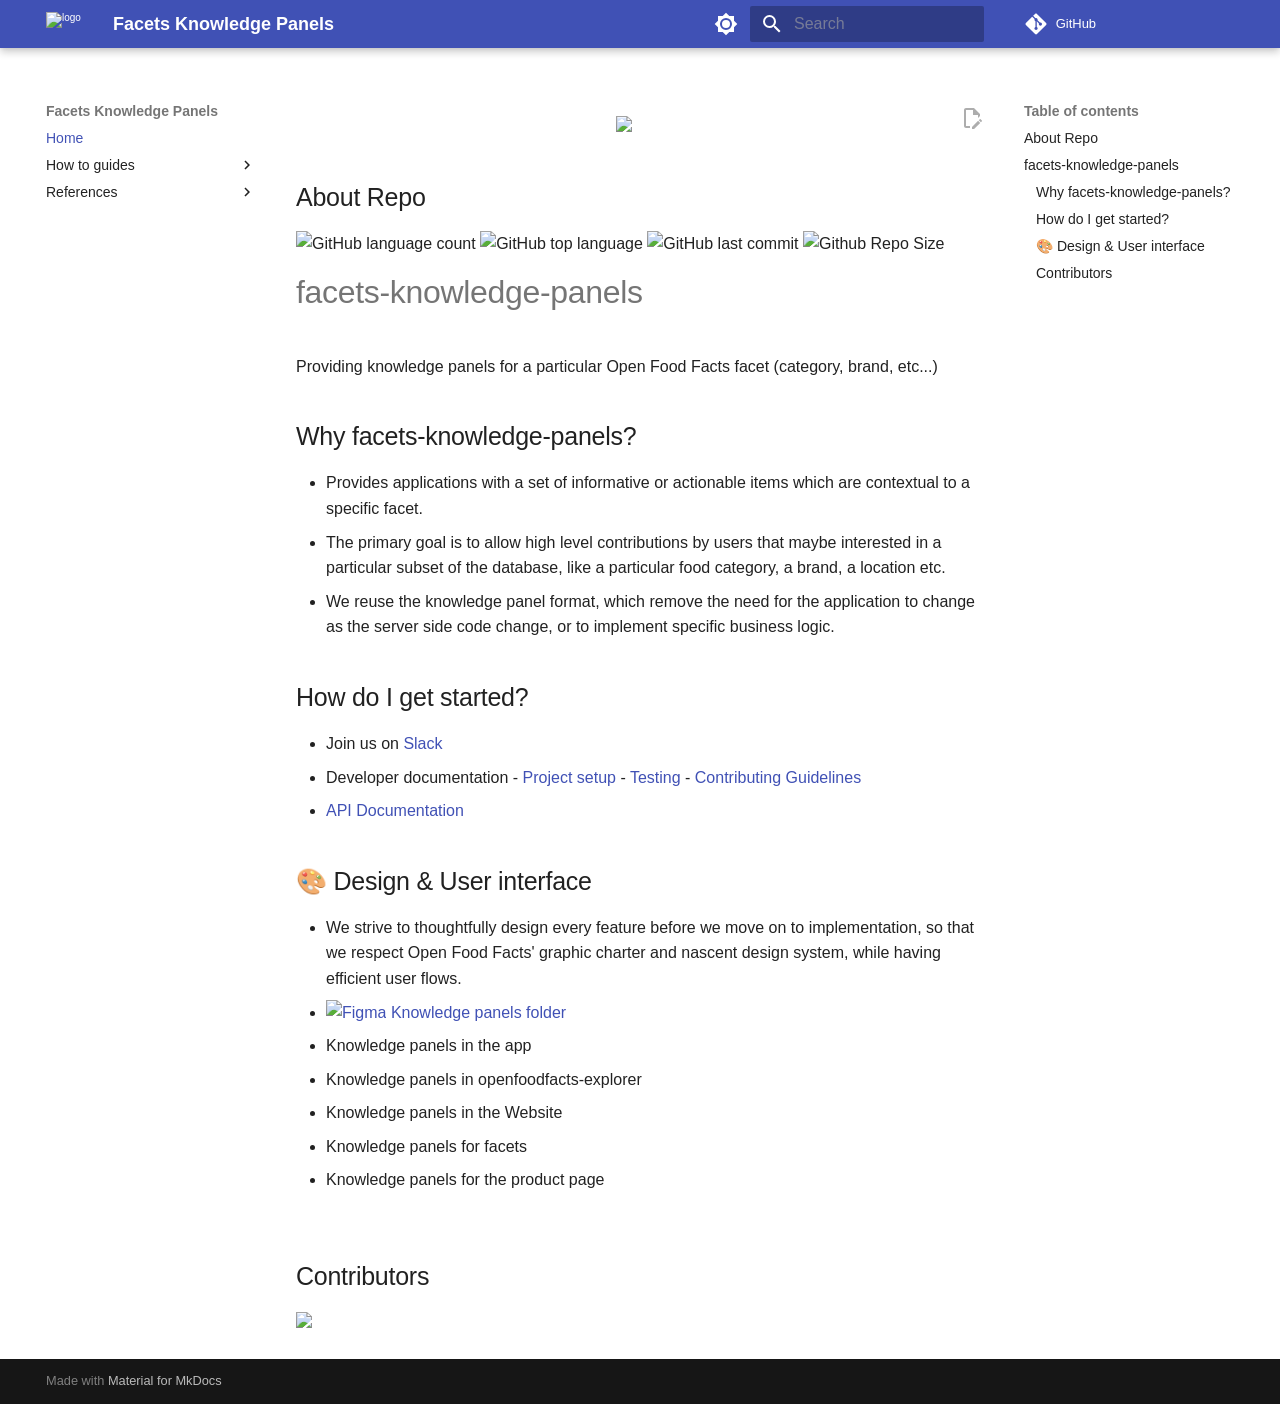
==== commit 576b4e3d: "Deploying to gh-pages from @ openfoodfacts/facets-knowledge-panels@e59720b755d371131a191b0a6b736ed19" ====
--- a/index.html
+++ b/index.html
@@ -17,7 +17,7 @@
       
       
       <link rel="icon" href="https://static.openfoodfacts.org/images/logos/off-logo-favicon-light.png">
-      <meta name="generator" content="mkdocs-1.6.1, mkdocs-material-9.7.6">
+      <meta name="generator" content="mkdocs-1.6.1, mkdocs-material-9.8.2">
     
     
       
@@ -25,10 +25,10 @@
       
     
     
-      <link rel="stylesheet" href="assets/stylesheets/main.484c7ddc.min.css">
-      
-        
-        <link rel="stylesheet" href="assets/stylesheets/palette.ab4e12ef.min.css">
+      <link rel="stylesheet" href="assets/stylesheets/main.57a0d79d.min.css">
+      
+        
+        <link rel="stylesheet" href="assets/stylesheets/palette.fb2fffe2.min.css">
       
       
 
@@ -822,10 +822,10 @@
     
       
       
-      <script id="__config" type="application/json">{"annotate": null, "base": ".", "features": ["content.action.edit"], "search": "assets/javascripts/workers/search.2c215733.min.js", "tags": null, "translations": {"clipboard.copied": "Copied to clipboard", "clipboard.copy": "Copy to clipboard", "search.result.more.one": "1 more on this page", "search.result.more.other": "# more on this page", "search.result.none": "No matching documents", "search.result.one": "1 matching document", "search.result.other": "# matching documents", "search.result.placeholder": "Type to start searching", "search.result.term.missing": "Missing", "select.version": "Select version"}, "version": null}</script>
-    
-    
-      <script src="assets/javascripts/bundle.79ae519e.min.js"></script>
+      <script id="__config" type="application/json">{"annotate": null, "base": ".", "features": ["content.action.edit"], "search": "assets/javascripts/workers/search.a7633da7.min.js", "tags": null, "translations": {"clipboard.copied": "Copied to clipboard", "clipboard.copy": "Copy to clipboard", "search.result.more.one": "1 more on this page", "search.result.more.other": "# more on this page", "search.result.none": "No matching documents", "search.result.one": "1 matching document", "search.result.other": "# matching documents", "search.result.placeholder": "Type to start searching", "search.result.term.missing": "Missing", "select.version": "Select version"}, "version": null}</script>
+    
+    
+      <script src="assets/javascripts/bundle.a5f9d56c.min.js"></script>
       
     
   </body>
--- a/assets/stylesheets/main.57a0d79d.min.css
+++ b/assets/stylesheets/main.57a0d79d.min.css
@@ -0,0 +1,6 @@
+@charset "UTF-8";html{box-sizing:border-box;-webkit-text-size-adjust:none;-moz-text-size-adjust:none;text-size-adjust:none}*,:after,:before{box-sizing:inherit}@media(prefers-reduced-motion){*,:after,:before{transition:none!important}}body{margin:0;-webkit-font-smoothing:antialiased;-moz-osx-font-smoothing:grayscale;--md-text-font-family:var(--md-text-font, _),
+    -apple-system, BlinkMacSystemFont, Helvetica, Arial, sans-serif;--md-code-font-family:var(--md-code-font, _),
+    SFMono-Regular, Consolas, Menlo, monospace}.md-typeset code:not(.focus-visible),a,button,input,label{-webkit-tap-highlight-color:transparent}a{color:inherit;text-decoration:none}hr{box-sizing:initial;display:block;height:.05rem;padding:0;overflow:visible;border:0}small{font-size:80%}sub,sup{line-height:1em}img{border-style:none}table{border-spacing:0;border-collapse:initial}td,th{font-weight:400;vertical-align:top}button{padding:0;margin:0;font-family:inherit;font-size:inherit;background:#0000;border:0}input{border:0;outline:none}:root{--md-primary-fg-color:#4051b5;--md-primary-fg-color--light:#5d6cc0;--md-primary-fg-color--dark:#303fa1;--md-primary-bg-color:#fff;--md-primary-bg-color--light:#ffffffb3;--md-accent-fg-color:#526cfe;--md-accent-fg-color--transparent:#526cfe1a;--md-accent-bg-color:#fff;--md-accent-bg-color--light:#ffffffb3;--md-typeset-table-sort-icon:url("data:image/svg+xml;charset=utf-8,<svg xmlns='http://www.w3.org/2000/svg' viewBox='0 0 24 24'><path d='m18 21-4-4h3V7h-3l4-4 4 4h-3v10h3M2 19v-2h10v2M2 13v-2h7v2M2 7V5h4v2z'/></svg>");--md-typeset-table-sort-icon--asc:url("data:image/svg+xml;charset=utf-8,<svg xmlns='http://www.w3.org/2000/svg' viewBox='0 0 24 24'><path d='M19 17h3l-4 4-4-4h3V3h2M2 17h10v2H2M6 5v2H2V5m0 6h7v2H2z'/></svg>");--md-typeset-table-sort-icon--desc:url("data:image/svg+xml;charset=utf-8,<svg xmlns='http://www.w3.org/2000/svg' viewBox='0 0 24 24'><path d='M19 7h3l-4-4-4 4h3v14h2M2 17h10v2H2M6 5v2H2V5m0 6h7v2H2z'/></svg>")}[data-md-color-scheme=default]{color-scheme:light}[data-md-color-scheme=default] img[src$="#gh-dark-mode-only"],[data-md-color-scheme=default] img[src$="#only-dark"]{display:none}:root,[data-md-color-scheme=default]{--md-hue:225deg;--md-default-fg-color:#000000de;--md-default-fg-color--light:#0000008a;--md-default-fg-color--lighter:#00000052;--md-default-fg-color--lightest:#00000012;--md-default-bg-color:#fff;--md-default-bg-color--light:#ffffffb3;--md-default-bg-color--lighter:#ffffff4d;--md-default-bg-color--lightest:#ffffff1f;--md-code-fg-color:#36464e;--md-code-bg-color:#f5f5f5;--md-code-bg-color--light:#f5f5f5b3;--md-code-bg-color--lighter:#f5f5f54d;--md-code-hl-color:#4287ff;--md-code-hl-color--light:#4287ff1a;--md-code-hl-number-color:#d52a2a;--md-code-hl-special-color:#db1457;--md-code-hl-function-color:#a846b9;--md-code-hl-constant-color:#6e59d9;--md-code-hl-keyword-color:#3f6ec6;--md-code-hl-string-color:#1c7d4d;--md-code-hl-name-color:var(--md-code-fg-color);--md-code-hl-operator-color:var(--md-default-fg-color--light);--md-code-hl-punctuation-color:var(--md-default-fg-color--light);--md-code-hl-comment-color:var(--md-default-fg-color--light);--md-code-hl-generic-color:var(--md-default-fg-color--light);--md-code-hl-variable-color:var(--md-default-fg-color--light);--md-typeset-color:var(--md-default-fg-color);--md-typeset-a-color:var(--md-primary-fg-color);--md-typeset-del-color:#f5503d26;--md-typeset-ins-color:#0bd57026;--md-typeset-kbd-color:#fafafa;--md-typeset-kbd-accent-color:#fff;--md-typeset-kbd-border-color:#b8b8b8;--md-typeset-mark-color:#ffff0080;--md-typeset-table-color:#0000001f;--md-typeset-table-color--light:#00000009;--md-admonition-fg-color:var(--md-default-fg-color);--md-admonition-bg-color:var(--md-default-bg-color);--md-warning-fg-color:#000000de;--md-warning-bg-color:#ff9;--md-footer-fg-color:#fff;--md-footer-fg-color--light:#ffffffb3;--md-footer-fg-color--lighter:#ffffff73;--md-footer-bg-color:#000000de;--md-footer-bg-color--dark:#00000052;--md-shadow-z1:0 0.2rem 0.5rem #0000000d,
+    0 0 0.05rem #0000001a;--md-shadow-z2:0 0.2rem 0.5rem #0000001a,
+    0 0 0.05rem #00000040;--md-shadow-z3:0 0.2rem 0.5rem #0003,
+    0 0 0.05rem #00000059}.md-icon svg{display:block;width:1.2rem;height:1.2rem;fill:currentcolor}aside,body,input{font-family:var(--md-text-font-family);font-feature-settings:"kern","liga";color:var(--md-typeset-color)}code,kbd,pre{font-family:var(--md-code-font-family);font-feature-settings:"kern"}.md-typeset{font-size:.8rem;line-height:1.6;overflow-wrap:break-word;-webkit-print-color-adjust:exact;color-adjust:exact}@media print{.md-typeset{font-size:.68rem}.md-typeset code,.md-typeset kbd,.md-typeset pre{white-space:pre-wrap}}.md-typeset blockquote,.md-typeset dl,.md-typeset figure,.md-typeset ol,.md-typeset pre,.md-typeset ul{margin-top:1em;margin-bottom:1em}.md-typeset h1{margin:0 0 1.25em;font-size:2em;line-height:1.3;color:var(--md-default-fg-color--light)}.md-typeset h1,.md-typeset h2{font-weight:300;letter-spacing:-.01em}.md-typeset h2{margin:1.6em 0 .64em;font-size:1.5625em;line-height:1.4}.md-typeset h3{margin:1.6em 0 .8em;font-size:1.25em;font-weight:400;line-height:1.5;letter-spacing:-.01em}.md-typeset h2+h3{margin-top:.8em}.md-typeset h4{margin:1em 0;font-weight:700;letter-spacing:-.01em}.md-typeset h5,.md-typeset h6{margin:1.25em 0;font-size:.8em;font-weight:700;color:var(--md-default-fg-color--light);letter-spacing:-.01em}.md-typeset h5{text-transform:uppercase}.md-typeset h5 code{text-transform:none}.md-typeset hr{display:flow-root;margin:1.5em 0;border-bottom:.05rem solid var(--md-default-fg-color--lightest)}.md-typeset a{color:var(--md-typeset-a-color);word-break:break-word}.md-typeset a,.md-typeset a:before{transition:color 125ms}.md-typeset a:focus,.md-typeset a:hover{color:var(--md-accent-fg-color)}.md-typeset a:focus code,.md-typeset a:hover code{color:var(--md-accent-fg-color);background-color:var(--md-accent-fg-color--transparent)}.md-typeset a code{color:var(--md-typeset-a-color)}.md-typeset a.focus-visible{outline-color:var(--md-accent-fg-color);outline-offset:.2rem}.md-typeset code,.md-typeset kbd,.md-typeset pre{font-variant-ligatures:none;color:var(--md-code-fg-color);direction:ltr;transition:background-color 125ms}.md-typeset code{padding:0 .2941176471em;font-size:.85em;word-break:break-word;background-color:var(--md-code-bg-color);border-radius:.1rem;-webkit-box-decoration-break:clone;box-decoration-break:clone;transition:color 125ms,background-color 125ms}.md-typeset code:not(.focus-visible){outline:none}.md-typeset pre{position:relative;display:flow-root;line-height:1.4}.md-typeset pre>code{display:block;padding:.7720588235em 1.1764705882em;margin:0;overflow:auto;word-break:normal;touch-action:auto;scrollbar-color:var(--md-default-fg-color--lighter) #0000;scrollbar-width:thin;outline-color:var(--md-accent-fg-color);box-shadow:none;-webkit-box-decoration-break:slice;box-decoration-break:slice}.md-typeset pre>code:hover{scrollbar-color:var(--md-accent-fg-color) #0000}.md-typeset pre>code::-webkit-scrollbar{width:.2rem;height:.2rem}.md-typeset pre>code::-webkit-scrollbar-thumb{background-color:var(--md-default-fg-color--lighter)}.md-typeset pre>code::-webkit-scrollbar-thumb:hover{background-color:var(--md-accent-fg-color)}.md-typeset kbd{display:inline-block;padding:0 .6666666667em;font-size:.75em;color:var(--md-default-fg-color);word-break:break-word;vertical-align:text-top;background-color:var(--md-typeset-kbd-color);border-radius:.1rem;box-shadow:0 .1rem 0 .05rem var(--md-typeset-kbd-border-color),0 .1rem 0 var(--md-typeset-kbd-border-color),0 -.1rem .2rem var(--md-typeset-kbd-accent-color) inset}.md-typeset mark{color:inherit;word-break:break-word;background-color:var(--md-typeset-mark-color);-webkit-box-decoration-break:clone;box-decoration-break:clone}.md-typeset abbr{text-decoration:none;cursor:help}.md-typeset [data-preview],.md-typeset abbr{border-bottom:.05rem dotted var(--md-default-fg-color--light)}.md-typeset small{opacity:.75}[dir=ltr] .md-typeset sub,[dir=ltr] .md-typeset sup{margin-left:.078125em}[dir=rtl] .md-typeset sub,[dir=rtl] .md-typeset sup{margin-right:.078125em}[dir=ltr] .md-typeset blockquote{padding-left:.6rem;border-left:.2rem solid var(--md-default-fg-color--lighter)}[dir=rtl] .md-typeset blockquote{padding-right:.6rem;border-right:.2rem solid var(--md-default-fg-color--lighter)}.md-typeset blockquote{margin-left:0;margin-right:0;color:var(--md-default-fg-color--light)}.md-typeset ul{list-style-type:disc}.md-typeset ul[type]{list-style-type:revert-layer}[dir=ltr] .md-typeset ol,[dir=ltr] .md-typeset ol li ol,[dir=ltr] .md-typeset ol li ul,[dir=ltr] .md-typeset ul,[dir=ltr] .md-typeset ul li ol,[dir=ltr] .md-typeset ul li ul{margin-left:.625em}[dir=rtl] .md-typeset ol,[dir=rtl] .md-typeset ol li ol,[dir=rtl] .md-typeset ol li ul,[dir=rtl] .md-typeset ul,[dir=rtl] .md-typeset ul li ol,[dir=rtl] .md-typeset ul li ul{margin-right:.625em}.md-typeset ol,.md-typeset ul{padding:0}.md-typeset ol:not([hidden]),.md-typeset ul:not([hidden]){display:flow-root}.md-typeset ol ol,.md-typeset ul ol{list-style-type:lower-alpha}.md-typeset ol ol ol,.md-typeset ul ol ol{list-style-type:lower-roman}.md-typeset ol ol ol ol,.md-typeset ul ol ol ol{list-style-type:upper-alpha}.md-typeset ol ol ol ol ol,.md-typeset ul ol ol ol ol{list-style-type:upper-roman}.md-typeset ol[type],.md-typeset ul[type]{list-style-type:revert-layer}[dir=ltr] .md-typeset ol li,[dir=ltr] .md-typeset ul li{margin-left:1.25em}[dir=rtl] .md-typeset ol li,[dir=rtl] .md-typeset ul li{margin-right:1.25em}.md-typeset ol li,.md-typeset ul li{margin-bottom:.5em}.md-typeset ol li blockquote,.md-typeset ol li p,.md-typeset ul li blockquote,.md-typeset ul li p{margin:.5em 0}.md-typeset ol li:last-child,.md-typeset ul li:last-child{margin-bottom:0}.md-typeset ol li ol,.md-typeset ol li ul,.md-typeset ul li ol,.md-typeset ul li ul{margin-top:.5em;margin-bottom:.5em}[dir=ltr] .md-typeset dd{margin-left:1.875em}[dir=rtl] .md-typeset dd{margin-right:1.875em}.md-typeset dd{margin-top:1em;margin-bottom:1.5em}.md-typeset img,.md-typeset svg,.md-typeset video{max-width:100%;height:auto}.md-typeset img[align=left]{margin:1em 1em 1em 0}.md-typeset img[align=right]{margin:1em 0 1em 1em}.md-typeset img[align]:only-child{margin-top:0}.md-typeset figure{display:flow-root;width:fit-content;max-width:100%;margin:1em auto;text-align:center}.md-typeset figure img{display:block;margin:0 auto}.md-typeset figcaption{max-width:24rem;margin:1em auto;font-style:italic}.md-typeset iframe{max-width:100%}.md-typeset table:not([class]){display:inline-block;max-width:100%;overflow:auto;font-size:.64rem;touch-action:auto;background-color:var(--md-default-bg-color);border:.05rem solid var(--md-typeset-table-color);border-radius:.1rem}@media print{.md-typeset table:not([class]){display:table}}.md-typeset table:not([class])+*{margin-top:1.5em}.md-typeset table:not([class]) td>:first-child,.md-typeset table:not([class]) th>:first-child{margin-top:0}.md-typeset table:not([class]) td>:last-child,.md-typeset table:not([class]) th>:last-child{margin-bottom:0}.md-typeset table:not([class]) td:not([align]),.md-typeset table:not([class]) th:not([align]){text-align:left}[dir=rtl] .md-typeset table:not([class]) td:not([align]),[dir=rtl] .md-typeset table:not([class]) th:not([align]){text-align:right}.md-typeset table:not([class]) th{min-width:5rem;padding:.9375em 1.25em;font-weight:700;vertical-align:top}.md-typeset table:not([class]) td{padding:.9375em 1.25em;vertical-align:top;border-top:.05rem solid var(--md-typeset-table-color)}.md-typeset table:not([class]) tbody tr{transition:background-color 125ms}.md-typeset table:not([class]) tbody tr:hover{background-color:var(--md-typeset-table-color--light);box-shadow:0 .05rem 0 var(--md-default-bg-color) inset}.md-typeset table:not([class]) a{word-break:normal}.md-typeset table th[role=columnheader]{cursor:pointer}[dir=ltr] .md-typeset table th[role=columnheader]:after{margin-left:.5em}[dir=rtl] .md-typeset table th[role=columnheader]:after{margin-right:.5em}.md-typeset table th[role=columnheader]:after{display:inline-block;width:1.2em;height:1.2em;vertical-align:text-bottom;content:"";-webkit-mask-image:var(--md-typeset-table-sort-icon);mask-image:var(--md-typeset-table-sort-icon);-webkit-mask-repeat:no-repeat;mask-repeat:no-repeat;-webkit-mask-size:contain;mask-size:contain;transition:background-color 125ms}.md-typeset table th[role=columnheader]:hover:after{background-color:var(--md-default-fg-color--lighter)}.md-typeset table th[role=columnheader][aria-sort=ascending]:after{background-color:var(--md-default-fg-color--light);-webkit-mask-image:var(--md-typeset-table-sort-icon--asc);mask-image:var(--md-typeset-table-sort-icon--asc)}.md-typeset table th[role=columnheader][aria-sort=descending]:after{background-color:var(--md-default-fg-color--light);-webkit-mask-image:var(--md-typeset-table-sort-icon--desc);mask-image:var(--md-typeset-table-sort-icon--desc)}.md-typeset__scrollwrap{margin:1em -.8rem;overflow-x:auto;touch-action:auto}.md-typeset__table{display:inline-block;padding:0 .8rem;margin-bottom:.5em}@media print{.md-typeset__table{display:block}}html .md-typeset__table table{display:table;width:100%;margin:0;overflow:hidden}@media screen and (max-width:44.984375em){.md-content__inner>pre{margin:1em -.8rem}.md-content__inner>pre code{border-radius:0}}.md-typeset .md-author{position:relative;display:block;flex-shrink:0;width:1.6rem;height:1.6rem;overflow:hidden;border-radius:100%;transition:color 125ms,transform 125ms}.md-typeset .md-author img{display:block}.md-typeset .md-author--more{font-size:.6rem;font-weight:700;line-height:1.6rem;color:var(--md-default-fg-color--lighter);text-align:center;background:var(--md-default-fg-color--lightest)}.md-typeset .md-author--long{width:2.4rem;height:2.4rem}.md-typeset a.md-author{transform:scale(1)}.md-typeset a.md-author img{filter:grayscale(100%) opacity(75%);border-radius:100%;transition:filter 125ms}.md-typeset a.md-author:focus,.md-typeset a.md-author:hover{z-index:1;transform:scale(1.1)}.md-typeset a.md-author:focus img,.md-typeset a.md-author:hover img{filter:grayscale(0)}.md-banner{overflow:auto;color:var(--md-footer-fg-color);background-color:var(--md-footer-bg-color)}@media print{.md-banner{display:none}}.md-banner--warning{color:var(--md-warning-fg-color);background-color:var(--md-warning-bg-color)}.md-banner__inner{padding:0 .8rem;margin:.6rem auto;font-size:.7rem}[dir=ltr] .md-banner__button{float:right}[dir=rtl] .md-banner__button{float:left}.md-banner__button{color:inherit;cursor:pointer;transition:opacity .25s}.no-js .md-banner__button{display:none}.md-banner__button:hover{opacity:.7}html{height:100%;overflow-x:hidden;font-size:125%}@media screen and (min-width:100em){html{font-size:137.5%}}@media screen and (min-width:125em){html{font-size:150%}}body{position:relative;display:flex;flex-direction:column;width:100%;min-height:100%;font-size:.5rem;background-color:var(--md-default-bg-color)}@media print{body{display:block}}@media screen and (max-width:59.984375em){body[data-md-scrolllock]{position:fixed}}.md-grid{max-width:61rem;margin-left:auto;margin-right:auto}.md-container{display:flex;flex-grow:1;flex-direction:column}@media print{.md-container{display:block}}.md-main{flex-grow:1}.md-main__inner{display:flex;height:100%;margin-top:1.5rem}.md-ellipsis{overflow:hidden;text-overflow:ellipsis}.md-toggle{display:none}.md-option{position:absolute;width:0;height:0;opacity:0}.md-option:checked+label:not([hidden]){display:block}.md-option.focus-visible+label{outline-style:auto;outline-color:var(--md-accent-fg-color)}.md-skip{position:fixed;z-index:-1;padding:.3rem .5rem;margin:.5rem;font-size:.64rem;color:var(--md-default-bg-color);background-color:var(--md-default-fg-color);border-radius:.1rem;outline-color:var(--md-accent-fg-color);opacity:0;transform:translateY(.4rem)}.md-skip:focus{z-index:10;opacity:1;transition:transform .25s cubic-bezier(.4,0,.2,1),opacity 175ms 75ms;transform:translateY(0)}@page{margin:25mm}:root{--md-clipboard-icon:url("data:image/svg+xml;charset=utf-8,<svg xmlns='http://www.w3.org/2000/svg' viewBox='0 0 24 24'><path d='M19 21H8V7h11m0-2H8a2 2 0 0 0-2 2v14a2 2 0 0 0 2 2h11a2 2 0 0 0 2-2V7a2 2 0 0 0-2-2m-3-4H4a2 2 0 0 0-2 2v14h2V3h12z'/></svg>");--md-code-select-icon:url("data:image/svg+xml;charset=utf-8,<svg xmlns='http://www.w3.org/2000/svg' viewBox='0 0 24 24'><path d='M19 19h-4v2h4c1.1 0 2-.9 2-2v-4h-2m0-12h-4v2h4v4h2V5c0-1.1-.9-2-2-2M5 5h4V3H5c-1.1 0-2 .9-2 2v4h2m0 6H3v4c0 1.1.9 2 2 2h4v-2H5zm2-4h2v2H7zm4 0h2v2h-2zm4 0h2v2h-2zM7 7h2v2H7zm4 0h2v2h-2zm4 0h2v2h-2zm-8 8h2v2H7zm4 0h2v2h-2zm4 0h2v2h-2z'/></svg>");--md-code-copy-icon:url("data:image/svg+xml;charset=utf-8,<svg xmlns='http://www.w3.org/2000/svg' viewBox='0 0 24 24'><path d='M19 21H8V7h11m0-2H8a2 2 0 0 0-2 2v14a2 2 0 0 0 2 2h11a2 2 0 0 0 2-2V7a2 2 0 0 0-2-2m-3-4H4a2 2 0 0 0-2 2v14h2V3h12z'/></svg>")}.md-clipboard{z-index:1;width:1.5em;height:1.5em;color:var(--md-default-fg-color--lightest);cursor:pointer;border-radius:.1rem;outline-color:var(--md-accent-fg-color);outline-offset:.1rem;transition:color .25s}@media print{.md-clipboard{display:none}}.md-clipboard:not(.focus-visible){outline:none;-webkit-tap-highlight-color:transparent}:hover>.md-clipboard{color:var(--md-default-fg-color--light)}.md-clipboard:focus,.md-clipboard:hover{color:var(--md-accent-fg-color)}.md-clipboard:after{display:block;width:1.125em;height:1.125em;margin:0 auto;content:"";background-color:currentcolor;-webkit-mask-image:var(--md-clipboard-icon);mask-image:var(--md-clipboard-icon);-webkit-mask-repeat:no-repeat;mask-repeat:no-repeat;-webkit-mask-position:center;mask-position:center;-webkit-mask-size:contain;mask-size:contain}.md-clipboard--inline{cursor:pointer}.md-clipboard--inline code{transition:color .25s,background-color .25s}.md-clipboard--inline:focus code,.md-clipboard--inline:hover code{color:var(--md-accent-fg-color);background-color:var(--md-accent-fg-color--transparent)}.md-typeset .md-code__content{display:grid}.md-code__nav{position:absolute;top:.25em;right:.25em;z-index:1;display:flex;gap:.2rem;padding:.2rem;background-color:var(--md-code-bg-color--lighter);border-radius:.1rem;transition:background-color .25s}:hover>.md-code__nav{background-color:var(--md-code-bg-color--light)}.md-code__button{display:block;width:1.5em;height:1.5em;color:var(--md-default-fg-color--lightest);cursor:pointer;outline-color:var(--md-accent-fg-color);outline-offset:.1rem;transition:color .25s}:hover>*>.md-code__button{color:var(--md-default-fg-color--light)}.md-code__button.focus-visible,.md-code__button:hover{color:var(--md-accent-fg-color)}.md-code__button--active{color:var(--md-default-fg-color)!important}.md-code__button:after{display:block;width:1.125em;height:1.125em;margin:0 auto;content:"";background-color:currentcolor;-webkit-mask-repeat:no-repeat;mask-repeat:no-repeat;-webkit-mask-position:center;mask-position:center;-webkit-mask-size:contain;mask-size:contain}.md-code__button[data-md-type=select]:after{-webkit-mask-image:var(--md-code-select-icon);mask-image:var(--md-code-select-icon)}.md-code__button[data-md-type=copy]:after{-webkit-mask-image:var(--md-code-copy-icon);mask-image:var(--md-code-copy-icon)}@keyframes consent{0%{opacity:0;transform:translateY(100%)}to{opacity:1;transform:translateY(0)}}@keyframes overlay{0%{opacity:0}to{opacity:1}}.md-consent__overlay{position:fixed;top:0;z-index:5;width:100%;height:100%;background-color:#0000008a;-webkit-backdrop-filter:blur(.1rem);backdrop-filter:blur(.1rem);opacity:1;animation:overlay .25s both}.md-consent__inner{position:fixed;bottom:0;z-index:5;width:100%;max-height:100%;padding:0;overflow:auto;background-color:var(--md-default-bg-color);border:0;border-radius:.1rem;box-shadow:0 0 .2rem #0000001a,0 .2rem .4rem #0003;animation:consent .5s cubic-bezier(.1,.7,.1,1) both}.md-consent__form{padding:.8rem}.md-consent__settings{display:none;margin:1em 0}input:checked+.md-consent__settings{display:block}.md-consent__controls{margin-bottom:.8rem}.md-typeset .md-consent__controls .md-button{display:inline}@media screen and (max-width:44.984375em){.md-typeset .md-consent__controls .md-button{display:block;width:100%;margin-top:.4rem;text-align:center}}.md-consent label{cursor:pointer}.md-content{flex-grow:1;min-width:0}.md-content__inner{padding-top:.6rem;margin:0 .8rem 1.2rem}@media screen and (min-width:76.25em){[dir=ltr] .md-sidebar--primary:not([hidden])~.md-content>.md-content__inner,[dir=rtl] .md-sidebar--secondary:not([hidden])~.md-content>.md-content__inner{margin-left:1.2rem}[dir=ltr] .md-sidebar--secondary:not([hidden])~.md-content>.md-content__inner,[dir=rtl] .md-sidebar--primary:not([hidden])~.md-content>.md-content__inner{margin-right:1.2rem}}.md-content__inner:before{display:block;height:.4rem;content:""}.md-content__inner>:last-child{margin-bottom:0}[dir=ltr] .md-content__button{float:right;margin-left:.4rem}[dir=rtl] .md-content__button{float:left;margin-right:.4rem}.md-content__button{padding:0;margin:.4rem 0}@media print{.md-content__button{display:none}}.md-typeset .md-content__button{color:var(--md-default-fg-color--lighter)}.md-content__button svg{display:inline;vertical-align:top}[dir=rtl] .md-content__button svg{transform:scaleX(-1)}[dir=ltr] .md-dialog{right:.8rem}[dir=rtl] .md-dialog{left:.8rem}.md-dialog{position:fixed;bottom:.8rem;z-index:4;min-width:11.1rem;padding:.4rem .6rem;pointer-events:none;background-color:var(--md-default-fg-color);border-radius:.1rem;box-shadow:var(--md-shadow-z3);opacity:0;transition:transform 0s .4s,opacity .4s;transform:translateY(100%)}@media print{.md-dialog{display:none}}.md-dialog--active{pointer-events:auto;opacity:1;transition:transform .4s cubic-bezier(.075,.85,.175,1),opacity .4s;transform:translateY(0)}.md-dialog__inner{font-size:.7rem;color:var(--md-default-bg-color)}.md-feedback{margin:2em 0 1em;text-align:center}.md-feedback fieldset{padding:0;margin:0;border:none}.md-feedback__title{margin:1em auto;font-weight:700}.md-feedback__inner{position:relative}.md-feedback__list{position:relative;display:flex;flex-wrap:wrap;place-content:baseline center}.md-feedback__list:hover .md-icon:not(:disabled){color:var(--md-default-fg-color--lighter)}:disabled .md-feedback__list{min-height:1.8rem}.md-feedback__icon{flex-shrink:0;margin:0 .1rem;color:var(--md-default-fg-color--light);cursor:pointer;transition:color 125ms}.md-feedback__icon:not(:disabled).md-icon:hover{color:var(--md-accent-fg-color)}.md-feedback__icon:disabled{color:var(--md-default-fg-color--lightest);pointer-events:none}.md-feedback__note{position:relative;opacity:0;transition:transform .4s cubic-bezier(.1,.7,.1,1),opacity .15s;transform:translateY(.4rem)}.md-feedback__note>*{max-width:16rem;margin:0 auto}:disabled .md-feedback__note{opacity:1;transform:translateY(0)}@media print{.md-feedback,.md-footer{display:none}}.md-footer{color:var(--md-footer-fg-color);background-color:var(--md-footer-bg-color)}.md-footer__inner{justify-content:space-between;padding:.2rem;overflow:auto}.md-footer__inner:not([hidden]){display:flex}.md-footer__link{display:flex;flex-grow:.01;align-items:end;max-width:100%;margin-top:1rem;margin-bottom:.4rem;overflow:hidden;outline-color:var(--md-accent-fg-color);transition:opacity .25s}.md-footer__link:focus,.md-footer__link:hover{opacity:.7}[dir=rtl] .md-footer__link svg{transform:scaleX(-1)}@media screen and (max-width:44.984375em){.md-footer__link--prev{flex-shrink:0}.md-footer__link--prev .md-footer__title{display:none}}[dir=ltr] .md-footer__link--next{margin-left:auto}.md-footer__link--next{text-align:right}[dir=rtl] .md-footer__link--next{margin-right:auto;text-align:left}.md-footer__title{flex-grow:1;max-width:calc(100% - 2.4rem);padding:0 1rem;margin-bottom:.7rem;font-size:.9rem;white-space:nowrap}.md-footer__button{padding:.4rem;margin:.2rem}.md-footer__direction{font-size:.64rem;opacity:.7}.md-footer-meta{background-color:var(--md-footer-bg-color--dark)}.md-footer-meta__inner{display:flex;flex-wrap:wrap;justify-content:space-between;padding:.2rem}html .md-footer-meta.md-typeset a{color:var(--md-footer-fg-color--light)}html .md-footer-meta.md-typeset a:focus,html .md-footer-meta.md-typeset a:hover{color:var(--md-footer-fg-color)}.md-copyright{width:100%;padding:.4rem 0;margin:auto .6rem;font-size:.64rem;color:var(--md-footer-fg-color--lighter)}.md-copyright__highlight{color:var(--md-footer-fg-color--light)}.md-social{display:inline-flex;gap:.2rem;padding:.2rem 0 .6rem;margin:0 .4rem}@media screen and (min-width:45em){.md-copyright{width:auto}.md-social{padding:.6rem 0}}.md-social__link{display:inline-block;width:1.6rem;height:1.6rem;text-align:center}.md-social__link:before{line-height:1.9}.md-social__link svg{max-height:.8rem;vertical-align:-25%;fill:currentcolor}.md-typeset .md-button{display:inline-block;padding:.625em 2em;font-weight:700;color:var(--md-primary-fg-color);cursor:pointer;border:.1rem solid;border-radius:.1rem;transition:color 125ms,background-color 125ms,border-color 125ms}.md-typeset .md-button--primary{color:var(--md-primary-bg-color);background-color:var(--md-primary-fg-color);border-color:var(--md-primary-fg-color)}.md-typeset .md-button:focus,.md-typeset .md-button:hover{color:var(--md-accent-bg-color);background-color:var(--md-accent-fg-color);border-color:var(--md-accent-fg-color)}[dir=ltr] .md-typeset .md-input,[dir=rtl] .md-typeset .md-input{border-top-left-radius:.1rem}[dir=ltr] .md-typeset .md-input,[dir=rtl] .md-typeset .md-input{border-top-right-radius:.1rem}.md-typeset .md-input{height:1.8rem;padding:0 .6rem;font-size:.8rem;border-bottom:.1rem solid var(--md-default-fg-color--lighter);box-shadow:var(--md-shadow-z1);transition:border .25s,box-shadow .25s}.md-typeset .md-input:focus,.md-typeset .md-input:hover{border-bottom-color:var(--md-accent-fg-color);box-shadow:var(--md-shadow-z2)}.md-typeset .md-input--stretch{width:100%}.md-header{position:sticky;left:0;right:0;top:0;z-index:4;display:block;color:var(--md-primary-bg-color);background-color:var(--md-primary-fg-color);box-shadow:0 0 .2rem #0000,0 .2rem .4rem #0000}@media print{.md-header{display:none}}.md-header[hidden]{transition:transform .25s cubic-bezier(.8,0,.6,1),box-shadow .25s;transform:translateY(-100%)}.md-header--shadow{box-shadow:0 0 .2rem #0000001a,0 .2rem .4rem #0003;transition:transform .25s cubic-bezier(.1,.7,.1,1),box-shadow .25s}.md-header__inner{display:flex;align-items:center;padding:0 .2rem}.md-header__button{position:relative;z-index:1;padding:.4rem;margin:.2rem;color:currentcolor;vertical-align:middle;cursor:pointer;outline-color:var(--md-accent-fg-color);transition:opacity .25s}.md-header__button:hover{opacity:.7}.md-header__button:not([hidden]){display:inline-block}.md-header__button:not(.focus-visible){outline:none;-webkit-tap-highlight-color:transparent}.md-header__button.md-logo{padding:.4rem;margin:.2rem}@media screen and (max-width:76.234375em){.md-header__button.md-logo{display:none}}.md-header__button.md-logo img,.md-header__button.md-logo svg{display:block;width:auto;height:1.2rem;fill:currentcolor}@media screen and (min-width:60em){.md-header__button[for=__search]{display:none}}.no-js .md-header__button[for=__search]{display:none}[dir=rtl] .md-header__button[for=__search] svg{transform:scaleX(-1)}@media screen and (min-width:76.25em){.md-header__button[for=__drawer]{display:none}}.md-header__topic{position:absolute;display:flex;max-width:100%;white-space:nowrap;transition:transform .4s cubic-bezier(.1,.7,.1,1),opacity .15s}.md-header__topic+.md-header__topic{z-index:-1;pointer-events:none;opacity:0;transition:transform .4s cubic-bezier(1,.7,.1,.1),opacity .15s;transform:translateX(1.25rem)}[dir=rtl] .md-header__topic+.md-header__topic{transform:translateX(-1.25rem)}.md-draft,.md-header__topic:first-child,.md-nav__title{font-weight:700}[dir=ltr] .md-header__title{margin-left:1rem;margin-right:.4rem}[dir=rtl] .md-header__title{margin-right:1rem;margin-left:.4rem}.md-header__title{flex-grow:1;height:2.4rem;font-size:.9rem;line-height:2.4rem}.md-header__title--active .md-header__topic{z-index:-1;pointer-events:none;opacity:0;transition:transform .4s cubic-bezier(1,.7,.1,.1),opacity .15s;transform:translateX(-1.25rem)}[dir=rtl] .md-header__title--active .md-header__topic{transform:translateX(1.25rem)}.md-header__title--active .md-header__topic+.md-header__topic{z-index:0;pointer-events:auto;opacity:1;transition:transform .4s cubic-bezier(.1,.7,.1,1),opacity .15s;transform:translateX(0)}.md-header__title>.md-header__ellipsis{position:relative;width:100%;height:100%}.md-header__option{display:flex;flex-shrink:0;max-width:100%;white-space:nowrap;transition:max-width 0s .25s,opacity .25s .25s}[data-md-toggle=search]:checked~.md-header .md-header__option{max-width:0;opacity:0;transition:max-width,opacity}.md-header__option>input{bottom:0}.md-header__source{display:none}@media screen and (min-width:60em){[dir=ltr] .md-header__source{margin-left:1rem}[dir=rtl] .md-header__source{margin-right:1rem}.md-header__source{display:block;width:11.7rem;max-width:11.7rem}}@media screen and (min-width:76.25em){[dir=ltr] .md-header__source{margin-left:1.4rem}[dir=rtl] .md-header__source{margin-right:1.4rem}}.md-meta{font-size:.7rem;line-height:1.3;color:var(--md-default-fg-color--light)}.md-meta__list{display:inline-flex;flex-wrap:wrap;padding:0;margin:0;list-style:none}.md-meta__item:not(:last-child):after{margin-left:.2rem;margin-right:.2rem;content:"·"}.md-meta__link{color:var(--md-typeset-a-color)}.md-meta__link:focus,.md-meta__link:hover{color:var(--md-accent-fg-color)}.md-draft{display:inline-block;padding-left:.5714285714em;padding-right:.5714285714em;color:#fff;background-color:#ff1744;border-radius:.125em}:root{--md-nav-icon--prev:url("data:image/svg+xml;charset=utf-8,<svg xmlns='http://www.w3.org/2000/svg' viewBox='0 0 24 24'><path d='M20 11v2H8l5.5 5.5-1.42 1.42L4.16 12l7.92-7.92L13.5 5.5 8 11z'/></svg>");--md-nav-icon--next:url("data:image/svg+xml;charset=utf-8,<svg xmlns='http://www.w3.org/2000/svg' viewBox='0 0 24 24'><path d='M8.59 16.58 13.17 12 8.59 7.41 10 6l6 6-6 6z'/></svg>");--md-toc-icon:url("data:image/svg+xml;charset=utf-8,<svg xmlns='http://www.w3.org/2000/svg' viewBox='0 0 24 24'><path d='M3 9h14V7H3zm0 4h14v-2H3zm0 4h14v-2H3zm16 0h2v-2h-2zm0-10v2h2V7zm0 6h2v-2h-2z'/></svg>");--md-path-icon:url("data:image/svg+xml;charset=utf-8,<svg xmlns='http://www.w3.org/2000/svg' viewBox='0 0 24 24'><path d='M8.59 16.58 13.17 12 8.59 7.41 10 6l6 6-6 6z'/></svg>");--md-post-pin-icon:url("data:image/svg+xml;charset=utf-8,<svg xmlns='http://www.w3.org/2000/svg' viewBox='0 0 24 24'><path d='M16 12V4h1V2H7v2h1v8l-2 2v2h5.2v6h1.6v-6H18v-2z'/></svg>");--md-progress-value:0;--md-progress-delay:400ms;--md-search-result-icon:url("data:image/svg+xml;charset=utf-8,<svg xmlns='http://www.w3.org/2000/svg' viewBox='0 0 24 24'><path d='M14 2H6a2 2 0 0 0-2 2v16a2 2 0 0 0 2 2h7c-.41-.25-.8-.56-1.14-.9-.33-.33-.61-.7-.86-1.1H6V4h7v5h5v1.18c.71.16 1.39.43 2 .82V8zm6.31 16.9c1.33-2.11.69-4.9-1.4-6.22-2.11-1.33-4.91-.68-6.22 1.4-1.34 2.11-.69 4.89 1.4 6.22 1.46.93 3.32.93 4.79.02L22 23.39 23.39 22zm-3.81.1a2.5 2.5 0 0 1-2.5-2.5 2.5 2.5 0 0 1 2.5-2.5 2.5 2.5 0 0 1 2.5 2.5 2.5 2.5 0 0 1-2.5 2.5'/></svg>")}.md-nav,.md-nav__link .md-typeset{font-size:.7rem;line-height:1.3}.md-nav__title{display:block;padding:0 .6rem;overflow:hidden;color:var(--md-default-fg-color--light);text-overflow:ellipsis}.md-nav__title .md-nav__button{display:none}.md-nav__title .md-nav__button img{width:auto;height:100%}.md-nav__title .md-nav__button.md-logo img,.md-nav__title .md-nav__button.md-logo svg{display:block;width:auto;max-width:100%;height:2.4rem;object-fit:contain;fill:currentcolor}.md-nav__list{padding:0;margin:0;list-style:none}.md-nav__link{display:flex;gap:.4rem;align-items:flex-start;margin-top:.625em;scroll-snap-align:start;transition:color 125ms}.md-nav__link--passed,.md-nav__link--passed code{color:var(--md-default-fg-color--light)}.md-nav__item .md-nav__link--active,.md-nav__item .md-nav__link--active code{color:var(--md-typeset-a-color)}.md-nav__link .md-ellipsis{position:relative}.md-nav__link .md-ellipsis code{word-break:normal}[dir=ltr] .md-nav__link .md-icon:last-child{margin-left:auto}[dir=rtl] .md-nav__link .md-icon:last-child{margin-right:auto}.md-nav__link svg{position:relative;flex-shrink:0;height:1.3em;fill:currentcolor}.md-nav__link[for]:focus,.md-nav__link[for]:hover,.md-nav__link[href]:focus,.md-nav__link[href]:hover{color:var(--md-accent-fg-color);cursor:pointer}.md-nav__link[for]:focus code,.md-nav__link[for]:hover code,.md-nav__link[href]:focus code,.md-nav__link[href]:hover code{color:var(--md-accent-fg-color);background-color:var(--md-accent-fg-color--transparent)}.md-nav__link.focus-visible,.md-pagination__link.focus-visible{outline-color:var(--md-accent-fg-color);outline-offset:.2rem}.md-nav--primary .md-nav__link[for=__toc]{display:none}.md-nav--primary .md-nav__link[for=__toc] .md-icon:after{display:block;width:100%;height:100%;background-color:currentcolor;-webkit-mask-image:var(--md-toc-icon);mask-image:var(--md-toc-icon)}.md-nav--primary .md-nav__link[for=__toc]~.md-nav,.md-nav__source{display:none}.md-nav__container>.md-nav__link{margin-top:0}.md-nav__container>.md-nav__link:first-child{flex-grow:1;min-width:0}.md-nav__icon{flex-shrink:0}@media screen and (max-width:76.234375em){.md-nav--primary,.md-nav--primary .md-nav{position:absolute;left:0;right:0;top:0;z-index:1;display:flex;flex-direction:column;height:100%;background-color:var(--md-default-bg-color)}.md-nav--primary .md-nav__item,.md-nav--primary .md-nav__title{font-size:.8rem;line-height:1.5}.md-nav--primary .md-nav__title{position:relative;height:5.6rem;padding:3rem .8rem .2rem;line-height:2.4rem;color:var(--md-default-fg-color--light);white-space:nowrap;cursor:pointer;background-color:var(--md-default-fg-color--lightest)}[dir=ltr] .md-nav--primary .md-nav__title .md-nav__icon{left:.4rem}[dir=rtl] .md-nav--primary .md-nav__title .md-nav__icon{right:.4rem}.md-nav--primary .md-nav__title .md-nav__icon{position:absolute;top:.4rem;display:block;width:1.2rem;height:1.2rem;margin:.2rem}.md-nav--primary .md-nav__title .md-nav__icon:after{display:block;width:100%;height:100%;content:"";background-color:currentcolor;-webkit-mask-image:var(--md-nav-icon--prev);mask-image:var(--md-nav-icon--prev);-webkit-mask-repeat:no-repeat;mask-repeat:no-repeat;-webkit-mask-position:center;mask-position:center;-webkit-mask-size:contain;mask-size:contain}.md-nav--primary .md-nav__title~.md-nav__list{overflow-y:auto;touch-action:pan-y;scroll-snap-type:y mandatory;background-color:var(--md-default-bg-color);box-shadow:0 .05rem 0 var(--md-default-fg-color--lightest) inset}.md-nav--primary .md-nav__title~.md-nav__list>:first-child{border-top:0}.md-nav--primary .md-nav__title[for=__drawer]{font-weight:700;color:var(--md-primary-bg-color);background-color:var(--md-primary-fg-color)}.md-nav--primary .md-nav__title .md-logo{position:absolute;left:.2rem;right:.2rem;top:.2rem;display:block;padding:.4rem;margin:.2rem}.md-nav--primary .md-nav__list{flex:1}.md-nav--primary .md-nav__item{border-top:.05rem solid var(--md-default-fg-color--lightest)}.md-nav--primary .md-nav__item--active>.md-nav__link{color:var(--md-typeset-a-color)}.md-nav--primary .md-nav__item--active>.md-nav__link:focus,.md-nav--primary .md-nav__item--active>.md-nav__link:hover{color:var(--md-accent-fg-color)}.md-nav--primary .md-nav__link{padding:.6rem .8rem;margin-top:0}.md-nav--primary .md-nav__link svg{margin-top:.1em}.md-nav--primary .md-nav__link>.md-nav__link{padding:0}[dir=ltr] .md-nav--primary .md-nav__link .md-nav__icon{margin-right:-.2rem}[dir=rtl] .md-nav--primary .md-nav__link .md-nav__icon{margin-left:-.2rem}.md-nav--primary .md-nav__link .md-nav__icon{width:1.2rem;height:1.2rem;font-size:1.2rem}.md-nav--primary .md-nav__link .md-nav__icon:after{display:block;width:100%;height:100%;content:"";background-color:currentcolor;-webkit-mask-image:var(--md-nav-icon--next);mask-image:var(--md-nav-icon--next);-webkit-mask-repeat:no-repeat;mask-repeat:no-repeat;-webkit-mask-position:center;mask-position:center;-webkit-mask-size:contain;mask-size:contain}[dir=rtl] .md-nav--primary .md-nav__icon:after{transform:scale(-1)}.md-nav--primary .md-nav--secondary .md-nav{position:static;background-color:initial}[dir=ltr] .md-nav--primary .md-nav--secondary .md-nav .md-nav__link{padding-left:1.4rem}[dir=rtl] .md-nav--primary .md-nav--secondary .md-nav .md-nav__link{padding-right:1.4rem}[dir=ltr] .md-nav--primary .md-nav--secondary .md-nav .md-nav .md-nav__link{padding-left:2rem}[dir=rtl] .md-nav--primary .md-nav--secondary .md-nav .md-nav .md-nav__link{padding-right:2rem}[dir=ltr] .md-nav--primary .md-nav--secondary .md-nav .md-nav .md-nav .md-nav__link{padding-left:2.6rem}[dir=rtl] .md-nav--primary .md-nav--secondary .md-nav .md-nav .md-nav .md-nav__link{padding-right:2.6rem}[dir=ltr] .md-nav--primary .md-nav--secondary .md-nav .md-nav .md-nav .md-nav .md-nav__link{padding-left:3.2rem}[dir=rtl] .md-nav--primary .md-nav--secondary .md-nav .md-nav .md-nav .md-nav .md-nav__link{padding-right:3.2rem}.md-nav--secondary{background-color:initial}.md-nav__toggle~.md-nav{display:flex;opacity:0;transition:transform .25s cubic-bezier(.8,0,.6,1),opacity 125ms 50ms;transform:translateX(100%)}[dir=rtl] .md-nav__toggle~.md-nav{transform:translateX(-100%)}.md-nav__toggle:checked~.md-nav{opacity:1;transition:transform .25s cubic-bezier(.4,0,.2,1),opacity 125ms 125ms;transform:translateX(0)}.md-nav__toggle:checked~.md-nav>.md-nav__list{backface-visibility:hidden}}@media screen and (max-width:59.984375em){.md-nav--primary .md-nav__link[for=__toc]{display:flex}.md-nav--primary .md-nav__link[for=__toc] .md-icon:after{content:""}.md-nav--primary .md-nav__link[for=__toc]+.md-nav__link{display:none}.md-nav--primary .md-nav__link[for=__toc]~.md-nav{display:flex}.md-nav__source{display:block;padding:0 .2rem;color:var(--md-primary-bg-color);background-color:var(--md-primary-fg-color--dark)}}@media screen and (min-width:60em) and (max-width:76.234375em){.md-nav--integrated .md-nav__link[for=__toc]{display:flex}.md-nav--integrated .md-nav__link[for=__toc] .md-icon:after{content:""}.md-nav--integrated .md-nav__link[for=__toc]+.md-nav__link{display:none}.md-nav--integrated .md-nav__link[for=__toc]~.md-nav{display:flex}}@media screen and (min-width:60em){.md-nav{margin-bottom:-.4rem}.md-nav--secondary .md-nav__title{position:sticky;top:0;z-index:1;background:var(--md-default-bg-color);box-shadow:0 0 .4rem .4rem var(--md-default-bg-color)}.md-nav--secondary .md-nav__title[for=__toc]{scroll-snap-align:start}.md-nav--secondary .md-nav__title .md-nav__icon{display:none}[dir=ltr] .md-nav--secondary .md-nav__list{padding-left:.6rem}[dir=rtl] .md-nav--secondary .md-nav__list{padding-right:.6rem}.md-nav--secondary .md-nav__list{padding-bottom:.4rem}[dir=ltr] .md-nav--secondary .md-nav__item>.md-nav__link{margin-right:.4rem}[dir=rtl] .md-nav--secondary .md-nav__item>.md-nav__link{margin-left:.4rem}}@media screen and (min-width:76.25em){.md-nav{margin-bottom:-.4rem;transition:max-height .25s cubic-bezier(.86,0,.07,1)}.md-nav--primary .md-nav__title{position:sticky;top:0;z-index:1;background:var(--md-default-bg-color);box-shadow:0 0 .4rem .4rem var(--md-default-bg-color)}.md-nav--primary .md-nav__title[for=__drawer]{scroll-snap-align:start}.md-nav--primary .md-nav__title .md-nav__icon{display:none}[dir=ltr] .md-nav--primary .md-nav__list{padding-left:.6rem}[dir=rtl] .md-nav--primary .md-nav__list{padding-right:.6rem}.md-nav--primary .md-nav__list{padding-bottom:.4rem}[dir=ltr] .md-nav--primary .md-nav__item>.md-nav__link{margin-right:.4rem}[dir=rtl] .md-nav--primary .md-nav__item>.md-nav__link{margin-left:.4rem}.md-nav__toggle~.md-nav{display:grid;grid-template-rows:minmax(.4rem,0fr);visibility:collapse;opacity:0;transition:grid-template-rows .25s cubic-bezier(.86,0,.07,1),opacity .25s,visibility 0s .25s}.md-nav__toggle~.md-nav>.md-nav__list{overflow:hidden}.md-nav__toggle.md-toggle--indeterminate~.md-nav,.md-nav__toggle:checked~.md-nav{grid-template-rows:minmax(.4rem,1fr);visibility:visible;opacity:1;transition:grid-template-rows .25s cubic-bezier(.86,0,.07,1),opacity .15s .1s,visibility}.md-nav__toggle.md-toggle--indeterminate~.md-nav{transition:none}.md-nav__item--nested>.md-nav>.md-nav__title{display:none}.md-nav__item--section{display:block;margin:1.25em 0}.md-nav__item--section:last-child{margin-bottom:0}.md-nav__item--section>.md-nav__link{font-weight:700}.md-nav--lifted>.md-nav__list>.md-nav__item>[for],.md-nav__item--section>.md-nav__link[for]{color:var(--md-default-fg-color--light)}.md-nav--lifted>.md-nav__list>.md-nav__item--active>.md-nav__link:not(.md-nav__container),.md-nav__item--section>.md-nav__link:not(.md-nav__container){pointer-events:none}.md-nav__item--section>.md-nav__link .md-icon,.md-nav__item--section>.md-nav__link>[for]{display:none}[dir=ltr] .md-nav__item--section>.md-nav{margin-left:-.6rem}[dir=rtl] .md-nav__item--section>.md-nav{margin-right:-.6rem}.md-nav__item--section>.md-nav{display:block;visibility:visible;opacity:1}.md-nav__item--section>.md-nav>.md-nav__list>.md-nav__item{padding:0}.md-nav__icon{width:.9rem;height:.9rem;border-radius:100%;transition:background-color .25s}.md-nav__icon:hover{background-color:var(--md-accent-fg-color--transparent)}.md-nav__icon:after{display:inline-block;width:100%;height:100%;vertical-align:-.1rem;content:"";background-color:currentcolor;border-radius:100%;-webkit-mask-image:var(--md-nav-icon--next);mask-image:var(--md-nav-icon--next);-webkit-mask-repeat:no-repeat;mask-repeat:no-repeat;-webkit-mask-position:center;mask-position:center;-webkit-mask-size:contain;mask-size:contain;transition:transform .25s}[dir=rtl] .md-nav__icon:after{transform:rotate(180deg)}.md-nav__item--nested .md-nav__toggle:checked~.md-nav__link .md-nav__icon:after,.md-nav__item--nested .md-toggle--indeterminate~.md-nav__link .md-nav__icon:after{transform:rotate(90deg)}.md-nav--lifted>.md-nav__list>.md-nav__item,.md-nav--lifted>.md-nav__title{display:none}.md-nav--lifted>.md-nav__list>.md-nav__item--active{display:block}.md-nav--lifted>.md-nav__list>.md-nav__item--active>.md-nav__link{position:sticky;top:0;z-index:1;margin-top:0;background:var(--md-default-bg-color);box-shadow:0 0 .4rem .4rem var(--md-default-bg-color)}.md-nav--lifted>.md-nav__list>.md-nav__item--active.md-nav__item--section{margin:0}[dir=ltr] .md-nav--lifted>.md-nav__list>.md-nav__item>.md-nav:not(.md-nav--secondary){margin-left:-.6rem}[dir=rtl] .md-nav--lifted>.md-nav__list>.md-nav__item>.md-nav:not(.md-nav--secondary){margin-right:-.6rem}.md-nav--lifted .md-nav[data-md-level="1"]{grid-template-rows:minmax(.4rem,1fr);visibility:visible;opacity:1}[dir=ltr] .md-nav--integrated>.md-nav__list>.md-nav__item--active .md-nav--secondary{border-left:.05rem solid var(--md-primary-fg-color)}[dir=rtl] .md-nav--integrated>.md-nav__list>.md-nav__item--active .md-nav--secondary{border-right:.05rem solid var(--md-primary-fg-color)}.md-nav--integrated>.md-nav__list>.md-nav__item--active .md-nav--secondary{display:block;margin-bottom:1.25em;visibility:visible;opacity:1}.md-nav--integrated>.md-nav__list>.md-nav__item--active .md-nav--secondary>.md-nav__list{padding-bottom:0;overflow:visible}.md-nav--integrated>.md-nav__list>.md-nav__item--active .md-nav--secondary>.md-nav__title{display:none}}.md-pagination{gap:.4rem;font-size:.8rem;font-weight:700}.md-pagination,.md-pagination>*{display:flex;align-items:center;justify-content:center}.md-pagination>*{min-width:1.8rem;height:1.8rem;text-align:center;border-radius:.2rem}.md-pagination__current{color:var(--md-default-fg-color--light);background-color:var(--md-default-fg-color--lightest)}.md-pagination__link{transition:color 125ms,background-color 125ms}.md-pagination__link:focus,.md-pagination__link:hover{color:var(--md-accent-fg-color);background-color:var(--md-accent-fg-color--transparent)}.md-pagination__link:focus svg,.md-pagination__link:hover svg{color:var(--md-accent-fg-color)}.md-pagination__link svg{display:block;width:1.2rem;max-height:100%;color:var(--md-default-fg-color--lighter);fill:currentcolor}.md-path{padding-top:1.2rem;margin:0 .8rem;overflow:auto;font-size:.7rem}.md-path:not([hidden]){display:block}@media screen and (min-width:76.25em){.md-path{margin:0 1.2rem}}.md-path__list{display:flex;gap:.2rem;align-items:center;padding:0;margin:0;list-style:none}.md-path__item:not(:first-child){display:inline-flex;gap:.2rem;white-space:nowrap}.md-path__item:not(:first-child):before{display:inline;width:.8rem;height:.8rem;content:"";background-color:var(--md-default-fg-color--lighter);-webkit-mask-image:var(--md-path-icon);mask-image:var(--md-path-icon)}.md-path__link{display:flex;align-items:center;color:var(--md-default-fg-color--light)}.md-path__link:focus,.md-path__link:hover,.md-post .md-post__meta a:focus,.md-post .md-post__meta a:hover{color:var(--md-accent-fg-color)}.md-post__back{padding-bottom:1.2rem;margin-bottom:1.2rem;border-bottom:.05rem solid var(--md-default-fg-color--lightest)}@media screen and (max-width:76.234375em){.md-post__back{display:none}}[dir=rtl] .md-post__back svg{transform:scaleX(-1)}.md-post__authors{display:flex;flex-direction:column;gap:.6rem;margin:0 .6rem 1.2rem}.md-post .md-post__meta a{transition:color 125ms}.md-post__title{font-weight:700;color:var(--md-default-fg-color--light)}.md-post--excerpt{margin-bottom:3.2rem}.md-post--excerpt .md-post__header{display:flex;gap:.6rem;align-items:center;min-height:1.6rem}.md-post--excerpt .md-post__authors{display:inline-flex;flex-direction:row;gap:.2rem;align-items:center;min-height:2.4rem;margin:0}[dir=ltr] .md-post--excerpt .md-post__meta .md-meta__list{margin-right:.4rem}[dir=rtl] .md-post--excerpt .md-post__meta .md-meta__list{margin-left:.4rem}.md-post--excerpt .md-post__content>:first-child{--md-scroll-margin:6rem;margin-top:0}.md-post>.md-nav--secondary{margin:1em 0}.md-pin{padding:.2rem;margin-top:-.05rem;background:var(--md-default-fg-color--lightest);border-radius:1rem}.md-pin:after{display:block;width:.6rem;height:.6rem;margin:0 auto;content:"";background-color:currentcolor;-webkit-mask-image:var(--md-post-pin-icon);mask-image:var(--md-post-pin-icon);-webkit-mask-repeat:no-repeat;mask-repeat:no-repeat;-webkit-mask-position:center;mask-position:center;-webkit-mask-size:contain;mask-size:contain}.md-profile{display:flex;gap:.6rem;align-items:center;width:100%;font-size:.7rem;line-height:1.4}.md-profile__description{flex-grow:1}.md-content--post{display:flex}.md-content--post>.md-content__inner{flex-grow:1;min-width:0}@media screen and (min-width:76.25em){[dir=ltr] .md-content--post>.md-content__inner{margin-left:1.2rem}[dir=rtl] .md-content--post>.md-content__inner{margin-right:1.2rem}}@media screen and (max-width:76.234375em){.md-content--post{flex-flow:column-reverse}.md-sidebar.md-sidebar--post{position:static;width:100%;padding:0}.md-sidebar.md-sidebar--post .md-sidebar__scrollwrap{overflow:visible}.md-sidebar.md-sidebar--post .md-sidebar__inner{padding:0}.md-sidebar.md-sidebar--post .md-post__meta{margin-left:.6rem;margin-right:.6rem}.md-sidebar.md-sidebar--post .md-nav__item{display:inline;border:none}.md-sidebar.md-sidebar--post .md-nav__list{display:inline-flex;flex-wrap:wrap;gap:.6rem;padding-top:.6rem;padding-bottom:.6rem}.md-sidebar.md-sidebar--post .md-nav__link{padding:0}.md-sidebar.md-sidebar--post .md-nav{position:static;height:auto;margin-bottom:0}}.md-progress{position:fixed;top:0;z-index:4;width:100%;height:.075rem;background:var(--md-primary-bg-color);opacity:min(clamp(0,var(--md-progress-value),1),clamp(0,100 - var(--md-progress-value),1));transition:transform .5s cubic-bezier(.19,1,.22,1),opacity .25s var(--md-progress-delay);transform:scaleX(calc(var(--md-progress-value) * 1%));transform-origin:left}.md-search{position:relative}.no-js .md-search{display:none}.md-search__overlay{z-index:1;opacity:0}@media screen and (max-width:59.984375em){[dir=ltr] .md-search__overlay{left:-2.2rem}[dir=rtl] .md-search__overlay{right:-2.2rem}.md-search__overlay{position:absolute;top:-1rem;width:2rem;height:2rem;overflow:hidden;pointer-events:none;background-color:var(--md-default-bg-color);border-radius:1rem;transition:transform .3s .1s,opacity .2s .2s;transform-origin:center}[data-md-toggle=search]:checked~.md-header .md-search__overlay{opacity:1;transition:transform .4s,opacity .1s}}@media screen and (min-width:60em){.md-search{padding:.2rem 0}[dir=ltr] .md-search__overlay{left:0}[dir=rtl] .md-search__overlay{right:0}.md-search__overlay{position:fixed;top:0;width:0;height:0;cursor:pointer;background-color:#0000008a;transition:width 0s .25s,height 0s .25s,opacity .25s}[data-md-toggle=search]:checked~.md-header .md-search__overlay{width:100%;height:200vh;opacity:1;transition:width,height,opacity .25s}}@media screen and (max-width:29.984375em){[data-md-toggle=search]:checked~.md-header .md-search__overlay{transform:scale(45)}}@media screen and (min-width:30em) and (max-width:44.984375em){[data-md-toggle=search]:checked~.md-header .md-search__overlay{transform:scale(60)}}@media screen and (min-width:45em) and (max-width:59.984375em){[data-md-toggle=search]:checked~.md-header .md-search__overlay{transform:scale(75)}}.md-search__inner,.md-search__scrollwrap,.md-sidebar__scrollwrap{backface-visibility:hidden}@media screen and (max-width:59.984375em){[dir=ltr] .md-search__inner{left:0}.md-search__inner{position:fixed;top:0;z-index:2;width:0;height:0;overflow:hidden;opacity:0;transition:width 0s .3s,height 0s .3s,transform .15s cubic-bezier(.4,0,.2,1) .15s,opacity .15s .15s;transform:translateX(5%)}[dir=rtl] .md-search__inner{right:0;transform:translateX(-5%)}[data-md-toggle=search]:checked~.md-header .md-search__inner{width:100%;height:100%;opacity:1;transition:width,height,transform .15s cubic-bezier(.1,.7,.1,1) .15s,opacity .15s .15s;transform:translateX(0)}}@media screen and (min-width:60em){[dir=ltr] .md-search__inner{float:right}[dir=rtl] .md-search__inner{float:left}.md-search__inner{position:relative;width:11.7rem;padding:.1rem 0;transition:width .25s cubic-bezier(.1,.7,.1,1)}}@media screen and (min-width:60em) and (max-width:76.234375em){[data-md-toggle=search]:checked~.md-header .md-search__inner{width:23.4rem}}@media screen and (min-width:76.25em){[data-md-toggle=search]:checked~.md-header .md-search__inner{width:34.4rem}}.md-search__form{position:relative;z-index:2;height:2.4rem;background-color:var(--md-default-bg-color);box-shadow:0 0 .6rem #0000;transition:color .25s,background-color .25s}@media screen and (min-width:60em){.md-search__form{height:1.8rem;background-color:#00000042;border-radius:.1rem}.md-search__form:hover{background-color:#ffffff1f}}[data-md-toggle=search]:checked~.md-header .md-search__form{color:var(--md-default-fg-color);background-color:var(--md-default-bg-color);border-radius:.1rem .1rem 0 0;box-shadow:0 0 .6rem #00000012}[dir=ltr] .md-search__input{padding-left:3.6rem;padding-right:2.2rem}[dir=rtl] .md-search__input{padding-right:3.6rem;padding-left:2.2rem}.md-search__input{position:relative;z-index:2;width:100%;height:100%;font-size:.9rem;text-overflow:ellipsis;background:#0000}.md-search__input::placeholder{transition:color .25s}.md-search__input::placeholder,.md-search__input~.md-search__icon{color:var(--md-default-fg-color--light)}.md-search__input::-ms-clear{display:none}@media screen and (max-width:59.984375em){.md-search__input{width:100%;height:2.4rem;font-size:.9rem}}.md-search__icon{display:inline-block;width:1.2rem;height:1.2rem;cursor:pointer;transition:color .25s,opacity .25s}.md-search__icon:hover{opacity:.7}[dir=ltr] .md-search__icon[for=__search]{left:.5rem}[dir=rtl] .md-search__icon[for=__search]{right:.5rem}.md-search__icon[for=__search]{position:absolute;top:.3rem;z-index:2}[dir=rtl] .md-search__icon[for=__search] svg{transform:scaleX(-1)}@media screen and (max-width:59.984375em){[dir=ltr] .md-search__icon[for=__search]{left:.8rem}[dir=rtl] .md-search__icon[for=__search]{right:.8rem}.md-search__icon[for=__search]{top:.6rem}.md-search__icon[for=__search] svg:first-child{display:none}}@media screen and (min-width:60em){[dir=ltr] .md-search__input{padding-left:2.2rem}[dir=rtl] .md-search__input{padding-right:2.2rem}.md-search__input{font-size:.8rem;color:inherit}.md-search__input::placeholder{color:var(--md-primary-bg-color--light)}.md-search__input+.md-search__icon{color:var(--md-primary-bg-color)}[data-md-toggle=search]:checked~.md-header .md-search__input{text-overflow:clip}[data-md-toggle=search]:checked~.md-header .md-search__input+.md-search__icon{color:var(--md-default-fg-color--light)}[data-md-toggle=search]:checked~.md-header .md-search__input::placeholder{color:#0000}.md-search__icon[for=__search]{pointer-events:none}.md-search__icon[for=__search] svg:last-child{display:none}}[dir=ltr] .md-search__options{right:.5rem}[dir=rtl] .md-search__options{left:.5rem}.md-search__options{position:absolute;top:.3rem;z-index:2;pointer-events:none}@media screen and (max-width:59.984375em){[dir=ltr] .md-search__options{right:.8rem}[dir=rtl] .md-search__options{left:.8rem}.md-search__options{top:.6rem}}[dir=ltr] .md-search__options>.md-icon{margin-left:.2rem}[dir=rtl] .md-search__options>.md-icon{margin-right:.2rem}.md-search__options>.md-icon{color:var(--md-default-fg-color--light);opacity:0;transition:transform .15s cubic-bezier(.1,.7,.1,1),opacity .15s;transform:scale(.75)}.md-search__options>.md-icon:not(.focus-visible){outline:none;-webkit-tap-highlight-color:transparent}[data-md-toggle=search]:checked~.md-header .md-search__input:valid~.md-search__options>.md-icon{pointer-events:auto;opacity:1;transform:scale(1)}[data-md-toggle=search]:checked~.md-header .md-search__input:valid~.md-search__options>.md-icon:hover{opacity:.7}[dir=ltr] .md-search__suggest{padding-left:3.6rem;padding-right:2.2rem}[dir=rtl] .md-search__suggest{padding-right:3.6rem;padding-left:2.2rem}.md-search__suggest{position:absolute;top:0;display:flex;align-items:center;width:100%;height:100%;font-size:.9rem;color:var(--md-default-fg-color--lighter);white-space:pre;opacity:0;transition:opacity 50ms}[data-md-toggle=search]:checked~.md-header .md-search__suggest{opacity:1;transition:opacity .3s .1s}[dir=ltr] .md-search__output,[dir=rtl] .md-search__output{border-bottom-left-radius:.1rem}[dir=ltr] .md-search__output,[dir=rtl] .md-search__output{border-bottom-right-radius:.1rem}.md-search__output{position:absolute;z-index:1;width:100%;overflow:hidden}@media screen and (max-width:59.984375em){.md-search__output{top:2.4rem;bottom:0}}.md-search__scrollwrap{height:100%;overflow-y:auto;touch-action:pan-y;background-color:var(--md-default-bg-color)}@media(max-resolution:1dppx){.md-search__scrollwrap{transform:translateZ(0)}}@media screen and (min-width:60em) and (max-width:76.234375em){.md-search__scrollwrap{width:23.4rem}}@media screen and (min-width:76.25em){.md-search__scrollwrap{width:34.4rem}}@media screen and (min-width:60em){[dir=ltr] .md-search__suggest{padding-left:2.2rem}[dir=rtl] .md-search__suggest{padding-right:2.2rem}.md-search__suggest{font-size:.8rem}.md-search__output{top:1.9rem;opacity:0;transition:opacity .4s}[data-md-toggle=search]:checked~.md-header .md-search__output{box-shadow:var(--md-shadow-z3);opacity:1}.md-search__scrollwrap{max-height:0;scrollbar-color:var(--md-default-fg-color--lighter) #0000;scrollbar-width:thin}[data-md-toggle=search]:checked~.md-header .md-search__scrollwrap{max-height:75vh}.md-search__scrollwrap:hover{scrollbar-color:var(--md-accent-fg-color) #0000}.md-search__scrollwrap::-webkit-scrollbar{width:.2rem;height:.2rem}.md-search__scrollwrap::-webkit-scrollbar-thumb{background-color:var(--md-default-fg-color--lighter)}.md-search__scrollwrap::-webkit-scrollbar-thumb:hover{background-color:var(--md-accent-fg-color)}}.md-search-result{color:var(--md-default-fg-color);word-break:break-word}.md-search-result__meta{padding:0 .8rem;font-size:.64rem;line-height:1.8rem;color:var(--md-default-fg-color--light);scroll-snap-align:start;background-color:var(--md-default-fg-color--lightest)}@media screen and (min-width:60em){[dir=ltr] .md-search-result__meta{padding-left:2.2rem}[dir=rtl] .md-search-result__meta{padding-right:2.2rem}}.md-search-result__list{padding:0;margin:0;list-style:none;-webkit-user-select:none;user-select:none}.md-search-result__item{box-shadow:0 -.05rem var(--md-default-fg-color--lightest)}.md-search-result__item:first-child{box-shadow:none}.md-search-result__link{display:block;scroll-snap-align:start;outline:none;transition:background-color .25s}.md-search-result__link:focus,.md-search-result__link:hover{background-color:var(--md-accent-fg-color--transparent)}.md-search-result__link:last-child p:last-child{margin-bottom:.6rem}.md-search-result__more>summary{position:sticky;top:0;z-index:1;display:block;cursor:pointer;scroll-snap-align:start;outline:none}.md-search-result__more>summary::marker{display:none}.md-search-result__more>summary::-webkit-details-marker{display:none}.md-search-result__more>summary>div{padding:.75em .8rem;font-size:.64rem;color:var(--md-typeset-a-color);transition:color .25s,background-color .25s}@media screen and (min-width:60em){[dir=ltr] .md-search-result__more>summary>div{padding-left:2.2rem}[dir=rtl] .md-search-result__more>summary>div{padding-right:2.2rem}}.md-search-result__more>summary:focus>div,.md-search-result__more>summary:hover>div{color:var(--md-accent-fg-color);background-color:var(--md-accent-fg-color--transparent)}.md-search-result__more[open]>summary{background-color:var(--md-default-bg-color)}.md-search-result__article{position:relative;padding:0 .8rem;overflow:hidden}@media screen and (min-width:60em){[dir=ltr] .md-search-result__article{padding-left:2.2rem}[dir=rtl] .md-search-result__article{padding-right:2.2rem}}[dir=ltr] .md-search-result__icon{left:0}[dir=rtl] .md-search-result__icon{right:0}.md-search-result__icon{position:absolute;width:1.2rem;height:1.2rem;margin:.5rem;color:var(--md-default-fg-color--light)}@media screen and (max-width:59.984375em){.md-search-result__icon{display:none}}.md-search-result__icon:after{display:inline-block;width:100%;height:100%;content:"";background-color:currentcolor;-webkit-mask-image:var(--md-search-result-icon);mask-image:var(--md-search-result-icon);-webkit-mask-repeat:no-repeat;mask-repeat:no-repeat;-webkit-mask-position:center;mask-position:center;-webkit-mask-size:contain;mask-size:contain}[dir=rtl] .md-search-result__icon:after{transform:scaleX(-1)}.md-search-result .md-typeset{font-size:.64rem;line-height:1.6;color:var(--md-default-fg-color--light)}.md-search-result .md-typeset h1{margin:.55rem 0;font-size:.8rem;font-weight:400;line-height:1.4;color:var(--md-default-fg-color)}.md-search-result .md-typeset h1 mark,.md-search-result .md-typeset h2 mark{text-decoration:none}.md-search-result .md-typeset h2{font-weight:700;line-height:1.6}.md-search-result .md-typeset h2,.md-search-result__terms{margin:.5em 0;font-size:.64rem;color:var(--md-default-fg-color)}.md-search-result__terms{display:block;font-style:italic}.md-search-result mark{color:var(--md-accent-fg-color);text-decoration:underline;background-color:initial}.md-select{position:relative;z-index:1}.md-select__inner{position:absolute;top:calc(100% - .2rem);left:50%;max-height:0;margin-top:.2rem;color:var(--md-default-fg-color);background-color:var(--md-default-bg-color);border-radius:.1rem;box-shadow:var(--md-shadow-z2);opacity:0;transition:transform .25s 375ms,opacity .25s .25s,max-height 0s .5s;transform:translate3d(-50%,.3rem,0)}.md-select:focus-within .md-select__inner,.md-select:hover .md-select__inner{max-height:10rem;opacity:1;transition:transform .25s cubic-bezier(.1,.7,.1,1),opacity .25s,max-height;transform:translate3d(-50%,0,0)}.md-select__inner:after{position:absolute;top:0;left:50%;width:0;height:0;margin-top:-.2rem;margin-left:-.2rem;content:"";border:.2rem solid #0000;border-top:0;border-bottom-color:var(--md-default-bg-color)}.md-select__list{max-height:inherit;padding:0;margin:0;overflow:auto;font-size:.8rem;list-style-type:none;border-radius:.1rem}.md-select__item{line-height:1.8rem}[dir=ltr] .md-select__link{padding-left:.6rem;padding-right:1.2rem}[dir=rtl] .md-select__link{padding-right:.6rem;padding-left:1.2rem}.md-select__link{display:block;width:100%;cursor:pointer;scroll-snap-align:start;outline:none;transition:background-color .25s,color .25s}.md-select__link:focus,.md-select__link:hover{color:var(--md-accent-fg-color)}.md-select__link:focus{background-color:var(--md-default-fg-color--lightest)}.md-sidebar{position:sticky;top:2.4rem;flex-shrink:0;align-self:flex-start;width:12.1rem;padding:1.2rem 0}@media print{.md-sidebar{display:none}}@media screen and (max-width:76.234375em){[dir=ltr] .md-sidebar--primary{left:-12.1rem}[dir=rtl] .md-sidebar--primary{right:-12.1rem}.md-sidebar--primary{position:fixed;top:0;z-index:5;display:block;width:12.1rem;height:100%;background-color:var(--md-default-bg-color);transition:transform .25s cubic-bezier(.4,0,.2,1),box-shadow .25s;transform:translateX(0)}[data-md-toggle=drawer]:checked~.md-container .md-sidebar--primary{box-shadow:var(--md-shadow-z3);transform:translateX(12.1rem)}[dir=rtl] [data-md-toggle=drawer]:checked~.md-container .md-sidebar--primary{transform:translateX(-12.1rem)}.md-sidebar--primary .md-sidebar__scrollwrap{position:absolute;top:0;right:0;bottom:0;left:0;margin:0;overflow:hidden;scroll-snap-type:none}}@media screen and (min-width:76.25em){.md-sidebar{height:0}.no-js .md-sidebar{height:auto}.md-header--lifted~.md-container .md-sidebar{top:4.8rem}}.md-sidebar--secondary{display:none;order:2}@media screen and (min-width:60em){.md-sidebar--secondary{height:0}.no-js .md-sidebar--secondary{height:auto}.md-sidebar--secondary:not([hidden]){display:block}.md-sidebar--secondary .md-sidebar__scrollwrap{touch-action:pan-y}.md-sidebar__scrollwrap{scrollbar-gutter:stable;scrollbar-width:thin}}.md-sidebar__scrollwrap{margin:0 .2rem;overflow-y:auto;scrollbar-color:var(--md-default-fg-color--lighter) #0000}.md-sidebar__scrollwrap::-webkit-scrollbar{width:.2rem;height:.2rem}.md-sidebar__scrollwrap:focus-within,.md-sidebar__scrollwrap:hover{scrollbar-color:var(--md-accent-fg-color) #0000}.md-sidebar__scrollwrap:focus-within::-webkit-scrollbar-thumb,.md-sidebar__scrollwrap:hover::-webkit-scrollbar-thumb{background-color:var(--md-default-fg-color--lighter)}.md-sidebar__scrollwrap:focus-within::-webkit-scrollbar-thumb:hover,.md-sidebar__scrollwrap:hover::-webkit-scrollbar-thumb:hover{background-color:var(--md-accent-fg-color)}@supports selector(::-webkit-scrollbar){.md-sidebar__scrollwrap{scrollbar-gutter:auto}[dir=ltr] .md-sidebar__inner{padding-right:calc(100% - 11.5rem)}[dir=rtl] .md-sidebar__inner{padding-left:calc(100% - 11.5rem)}}@media screen and (max-width:76.234375em){.md-overlay{position:fixed;top:0;z-index:5;width:0;height:0;background-color:#0000008a;opacity:0;transition:width 0s .25s,height 0s .25s,opacity .25s}[data-md-toggle=drawer]:checked~.md-overlay{width:100%;height:100%;opacity:1;transition:width,height,opacity .25s}}@keyframes facts{0%{height:0}to{height:.65rem}}@keyframes fact{0%{opacity:0;transform:translateY(100%)}50%{opacity:0}to{opacity:1;transform:translateY(0)}}:root{--md-source-forks-icon:url("data:image/svg+xml;charset=utf-8,<svg xmlns='http://www.w3.org/2000/svg' viewBox='0 0 16 16'><path d='M5 5.372v.878c0 .414.336.75.75.75h4.5a.75.75 0 0 0 .75-.75v-.878a2.25 2.25 0 1 1 1.5 0v.878a2.25 2.25 0 0 1-2.25 2.25h-1.5v2.128a2.251 2.251 0 1 1-1.5 0V8.5h-1.5A2.25 2.25 0 0 1 3.5 6.25v-.878a2.25 2.25 0 1 1 1.5 0M5 3.25a.75.75 0 1 0-1.5 0 .75.75 0 0 0 1.5 0m6.75.75a.75.75 0 1 0 0-1.5.75.75 0 0 0 0 1.5m-3 8.75a.75.75 0 1 0-1.5 0 .75.75 0 0 0 1.5 0'/></svg>");--md-source-repositories-icon:url("data:image/svg+xml;charset=utf-8,<svg xmlns='http://www.w3.org/2000/svg' viewBox='0 0 16 16'><path d='M2 2.5A2.5 2.5 0 0 1 4.5 0h8.75a.75.75 0 0 1 .75.75v12.5a.75.75 0 0 1-.75.75h-2.5a.75.75 0 0 1 0-1.5h1.75v-2h-8a1 1 0 0 0-.714 1.7.75.75 0 1 1-1.072 1.05A2.5 2.5 0 0 1 2 11.5Zm10.5-1h-8a1 1 0 0 0-1 1v6.708A2.5 2.5 0 0 1 4.5 9h8ZM5 12.25a.25.25 0 0 1 .25-.25h3.5a.25.25 0 0 1 .25.25v3.25a.25.25 0 0 1-.4.2l-1.45-1.087a.25.25 0 0 0-.3 0L5.4 15.7a.25.25 0 0 1-.4-.2Z'/></svg>");--md-source-stars-icon:url("data:image/svg+xml;charset=utf-8,<svg xmlns='http://www.w3.org/2000/svg' viewBox='0 0 16 16'><path d='M8 .25a.75.75 0 0 1 .673.418l1.882 3.815 4.21.612a.75.75 0 0 1 .416 1.279l-3.046 2.97.719 4.192a.751.751 0 0 1-1.088.791L8 12.347l-3.766 1.98a.75.75 0 0 1-1.088-.79l.72-4.194L.818 6.374a.75.75 0 0 1 .416-1.28l4.21-.611L7.327.668A.75.75 0 0 1 8 .25m0 2.445L6.615 5.5a.75.75 0 0 1-.564.41l-3.097.45 2.24 2.184a.75.75 0 0 1 .216.664l-.528 3.084 2.769-1.456a.75.75 0 0 1 .698 0l2.77 1.456-.53-3.084a.75.75 0 0 1 .216-.664l2.24-2.183-3.096-.45a.75.75 0 0 1-.564-.41z'/></svg>");--md-source-version-icon:url("data:image/svg+xml;charset=utf-8,<svg xmlns='http://www.w3.org/2000/svg' viewBox='0 0 16 16'><path d='M1 7.775V2.75C1 1.784 1.784 1 2.75 1h5.025c.464 0 .91.184 1.238.513l6.25 6.25a1.75 1.75 0 0 1 0 2.474l-5.026 5.026a1.75 1.75 0 0 1-2.474 0l-6.25-6.25A1.75 1.75 0 0 1 1 7.775m1.5 0c0 .066.026.13.073.177l6.25 6.25a.25.25 0 0 0 .354 0l5.025-5.025a.25.25 0 0 0 0-.354l-6.25-6.25a.25.25 0 0 0-.177-.073H2.75a.25.25 0 0 0-.25.25ZM6 5a1 1 0 1 1 0 2 1 1 0 0 1 0-2'/></svg>");--md-status:url("data:image/svg+xml;charset=utf-8,<svg xmlns='http://www.w3.org/2000/svg' viewBox='0 0 24 24'><path d='M11 9h2V7h-2m1 13c-4.41 0-8-3.59-8-8s3.59-8 8-8 8 3.59 8 8-3.59 8-8 8m0-18A10 10 0 0 0 2 12a10 10 0 0 0 10 10 10 10 0 0 0 10-10A10 10 0 0 0 12 2m-1 15h2v-6h-2z'/></svg>");--md-status--new:url("data:image/svg+xml;charset=utf-8,<svg xmlns='http://www.w3.org/2000/svg' viewBox='0 0 24 24'><path d='m23 12-2.44-2.78.34-3.68-3.61-.82-1.89-3.18L12 3 8.6 1.54 6.71 4.72l-3.61.81.34 3.68L1 12l2.44 2.78-.34 3.69 3.61.82 1.89 3.18L12 21l3.4 1.46 1.89-3.18 3.61-.82-.34-3.68zm-10 5h-2v-2h2zm0-4h-2V7h2z'/></svg>");--md-status--deprecated:url("data:image/svg+xml;charset=utf-8,<svg xmlns='http://www.w3.org/2000/svg' viewBox='0 0 24 24'><path d='M9 3v1H4v2h1v13a2 2 0 0 0 2 2h10a2 2 0 0 0 2-2V6h1V4h-5V3zm0 5h2v9H9zm4 0h2v9h-2z'/></svg>");--md-status--encrypted:url("data:image/svg+xml;charset=utf-8,<svg xmlns='http://www.w3.org/2000/svg' viewBox='0 0 24 24'><path d='M12 1 3 5v6c0 5.55 3.84 10.74 9 12 5.16-1.26 9-6.45 9-12V5zm0 6c1.4 0 2.8 1.1 2.8 2.5V11c.6 0 1.2.6 1.2 1.3v3.5c0 .6-.6 1.2-1.3 1.2H9.2c-.6 0-1.2-.6-1.2-1.3v-3.5c0-.6.6-1.2 1.2-1.2V9.5C9.2 8.1 10.6 7 12 7m0 1.2c-.8 0-1.5.5-1.5 1.3V11h3V9.5c0-.8-.7-1.3-1.5-1.3'/></svg>");--md-tag-icon:url("data:image/svg+xml;charset=utf-8,<svg xmlns='http://www.w3.org/2000/svg' viewBox='0 0 24 24'><path d='m5.41 21 .71-4h-4l.35-2h4l1.06-6h-4l.35-2h4l.71-4h2l-.71 4h6l.71-4h2l-.71 4h4l-.35 2h-4l-1.06 6h4l-.35 2h-4l-.71 4h-2l.71-4h-6l-.71 4zM9.53 9l-1.06 6h6l1.06-6z'/></svg>")}.md-source{display:block;font-size:.65rem;line-height:1.2;white-space:nowrap;outline-color:var(--md-accent-fg-color);backface-visibility:hidden;transition:opacity .25s}.md-source:hover{opacity:.7}.md-source__icon{display:inline-block;width:2rem;height:2.4rem;vertical-align:middle}[dir=ltr] .md-source__icon svg{margin-left:.6rem}[dir=rtl] .md-source__icon svg{margin-right:.6rem}.md-source__icon svg{margin-top:.6rem}[dir=ltr] .md-source__icon+.md-source__repository{padding-left:2rem;margin-left:-2rem}[dir=rtl] .md-source__icon+.md-source__repository{padding-right:2rem;margin-right:-2rem}[dir=ltr] .md-source__repository{margin-left:.6rem}[dir=rtl] .md-source__repository{margin-right:.6rem}.md-source__repository{display:inline-block;max-width:calc(100% - 1.2rem);overflow:hidden;text-overflow:ellipsis;vertical-align:middle}.md-source__facts{display:flex;gap:.4rem;width:100%;padding:0;margin:.1rem 0 0;overflow:hidden;font-size:.55rem;list-style-type:none;opacity:.75}.md-source__repository--active .md-source__facts{animation:facts .25s ease-in}.md-source__fact{overflow:hidden;text-overflow:ellipsis}.md-source__repository--active .md-source__fact{animation:fact .4s ease-out}[dir=ltr] .md-source__fact:before{margin-right:.1rem}[dir=rtl] .md-source__fact:before{margin-left:.1rem}.md-source__fact:before{display:inline-block;width:.6rem;height:.6rem;vertical-align:text-top;content:"";background-color:currentcolor;-webkit-mask-repeat:no-repeat;mask-repeat:no-repeat;-webkit-mask-position:center;mask-position:center;-webkit-mask-size:contain;mask-size:contain}.md-source__fact:nth-child(1n+2){flex-shrink:0}.md-source__fact--version:before{-webkit-mask-image:var(--md-source-version-icon);mask-image:var(--md-source-version-icon)}.md-source__fact--stars:before{-webkit-mask-image:var(--md-source-stars-icon);mask-image:var(--md-source-stars-icon)}.md-source__fact--forks:before{-webkit-mask-image:var(--md-source-forks-icon);mask-image:var(--md-source-forks-icon)}.md-source__fact--repositories:before{-webkit-mask-image:var(--md-source-repositories-icon);mask-image:var(--md-source-repositories-icon)}.md-source-file{margin:1em 0}[dir=ltr] .md-source-file__fact{margin-right:.6rem}[dir=rtl] .md-source-file__fact{margin-left:.6rem}.md-source-file__fact{display:inline-flex;gap:.3rem;align-items:center;font-size:.68rem;color:var(--md-default-fg-color--light)}.md-source-file__fact .md-icon{flex-shrink:0;margin-bottom:.05rem}[dir=ltr] .md-source-file__fact .md-author{float:left}[dir=rtl] .md-source-file__fact .md-author{float:right}.md-source-file__fact .md-author,[dir=rtl] .md-tabs__list{margin-right:.2rem}.md-source-file__fact svg{width:.9rem}.md-status:after{display:inline-block;width:1.125em;height:1.125em;vertical-align:text-bottom;content:"";background-color:var(--md-default-fg-color--light);-webkit-mask-image:var(--md-status);mask-image:var(--md-status);-webkit-mask-repeat:no-repeat;mask-repeat:no-repeat;-webkit-mask-position:center;mask-position:center;-webkit-mask-size:contain;mask-size:contain}.md-status:hover:after{background-color:currentcolor}.md-status--new:after{-webkit-mask-image:var(--md-status--new);mask-image:var(--md-status--new)}.md-status--deprecated:after{-webkit-mask-image:var(--md-status--deprecated);mask-image:var(--md-status--deprecated)}.md-status--encrypted:after{-webkit-mask-image:var(--md-status--encrypted);mask-image:var(--md-status--encrypted)}.md-tabs{z-index:3;display:block;width:100%;overflow:auto;line-height:1.3;color:var(--md-primary-bg-color);background-color:var(--md-primary-fg-color)}@media print{.md-tabs{display:none}}@media screen and (max-width:76.234375em){.md-tabs{display:none}}.md-tabs[hidden]{pointer-events:none}[dir=ltr] .md-tabs__list{margin-left:.2rem}.md-tabs__list{display:flex;padding:0;margin:0;overflow:auto;white-space:nowrap;list-style:none;contain:content;scrollbar-width:none}.md-tabs__list::-webkit-scrollbar{display:none}.md-tabs__item{height:2.4rem;padding-left:.6rem;padding-right:.6rem}.md-tabs__item--active .md-tabs__link{color:inherit;opacity:1}.md-tabs__link{display:flex;margin-top:.8rem;font-size:.7rem;outline-color:var(--md-accent-fg-color);outline-offset:.2rem;backface-visibility:hidden;opacity:.7;transition:transform .4s cubic-bezier(.1,.7,.1,1),opacity .25s}.md-tabs__link:focus,.md-tabs__link:hover{color:inherit;opacity:1}[dir=ltr] .md-tabs__link svg{margin-right:.4rem}[dir=rtl] .md-tabs__link svg{margin-left:.4rem}.md-tabs__link svg{height:1.3em;fill:currentcolor}.md-tabs__item:nth-child(2) .md-tabs__link{transition-delay:20ms}.md-tabs__item:nth-child(3) .md-tabs__link{transition-delay:40ms}.md-tabs__item:nth-child(4) .md-tabs__link{transition-delay:60ms}.md-tabs__item:nth-child(5) .md-tabs__link{transition-delay:80ms}.md-tabs__item:nth-child(6) .md-tabs__link{transition-delay:.1s}.md-tabs__item:nth-child(7) .md-tabs__link{transition-delay:.12s}.md-tabs__item:nth-child(8) .md-tabs__link{transition-delay:.14s}.md-tabs__item:nth-child(9) .md-tabs__link{transition-delay:.16s}.md-tabs__item:nth-child(10) .md-tabs__link{transition-delay:.18s}.md-tabs__item:nth-child(11) .md-tabs__link{transition-delay:.2s}.md-tabs__item:nth-child(12) .md-tabs__link{transition-delay:.22s}.md-tabs__item:nth-child(13) .md-tabs__link{transition-delay:.24s}.md-tabs__item:nth-child(14) .md-tabs__link{transition-delay:.26s}.md-tabs__item:nth-child(15) .md-tabs__link{transition-delay:.28s}.md-tabs__item:nth-child(16) .md-tabs__link{transition-delay:.3s}.md-tabs[hidden] .md-tabs__link{opacity:0;transition:transform 0s .1s,opacity .1s;transform:translateY(50%)}.md-typeset .md-tags:not([hidden]){display:inline-flex;flex-wrap:wrap;gap:.5em;margin-top:-.125em;margin-bottom:.75em}.md-typeset .md-tag{display:inline-flex;gap:.5em;align-items:center;padding:.3125em .78125em;font-size:.64rem;font-size:calc(min(.8em,.64rem));font-weight:700;line-height:1.6;letter-spacing:normal;background:var(--md-default-fg-color--lightest);border-radius:2.4rem}.md-typeset .md-tag[href]{color:inherit;outline:none;-webkit-tap-highlight-color:transparent;transition:color 125ms,background-color 125ms}.md-typeset .md-tag[href]:focus,.md-typeset .md-tag[href]:hover{color:var(--md-accent-bg-color);background-color:var(--md-accent-fg-color)}[id]>.md-typeset .md-tag{vertical-align:text-top}.md-typeset .md-tag-shadow{opacity:.5}.md-typeset .md-tag-icon:before{display:inline-block;width:1.2em;height:1.2em;vertical-align:text-bottom;content:"";background-color:var(--md-default-fg-color--lighter);-webkit-mask-image:var(--md-tag-icon);mask-image:var(--md-tag-icon);-webkit-mask-repeat:no-repeat;mask-repeat:no-repeat;-webkit-mask-position:center;mask-position:center;-webkit-mask-size:contain;mask-size:contain;transition:background-color 125ms}.md-typeset .md-tag-icon[href]:focus:before,.md-typeset .md-tag-icon[href]:hover:before{background-color:var(--md-accent-bg-color)}@keyframes pulse{0%{transform:scale(.95)}75%{transform:scale(1)}to{transform:scale(.95)}}:root{--md-annotation-bg-icon:url("data:image/svg+xml;charset=utf-8,<svg xmlns='http://www.w3.org/2000/svg' viewBox='0 0 24 24'><path d='M12 2A10 10 0 0 0 2 12a10 10 0 0 0 10 10 10 10 0 0 0 10-10A10 10 0 0 0 12 2'/></svg>");--md-annotation-icon:url("data:image/svg+xml;charset=utf-8,<svg xmlns='http://www.w3.org/2000/svg' viewBox='0 0 24 24'><path d='M17 13h-4v4h-2v-4H7v-2h4V7h2v4h4m-5-9A10 10 0 0 0 2 12a10 10 0 0 0 10 10 10 10 0 0 0 10-10A10 10 0 0 0 12 2'/></svg>");--md-tooltip-width:20rem;--md-tooltip-tail:0.3rem}.md-tooltip{position:absolute;top:var(--md-tooltip-y);left:clamp(.8rem + var(--md-tooltip-0,0rem),var(--md-tooltip-x),100vw - .8rem + var(--md-tooltip-0,0rem) - var(--md-tooltip-width));z-index:0;width:var(--md-tooltip-width);max-width:calc(100vw - 1.6rem);font-family:var(--md-text-font-family);color:var(--md-default-fg-color);background-color:var(--md-default-bg-color);border-radius:.1rem;box-shadow:var(--md-shadow-z2);opacity:0;transition:transform 0s .25s,opacity .25s,z-index .25s;transform:translateY(-.4rem);backface-visibility:hidden}.md-tooltip--active{z-index:2;opacity:1;transition:transform .25s cubic-bezier(.1,.7,.1,1),opacity .25s,z-index;transform:translateY(0)}.md-tooltip--inline{width:auto;font-weight:700;-webkit-user-select:none;user-select:none}.md-tooltip--inline:not(.md-tooltip--active){transform:translateY(.2rem) scale(.9)}.md-tooltip--inline .md-tooltip__inner{padding:.2rem .4rem;font-size:.5rem}[hidden]+.md-tooltip--inline{display:none}.focus-visible>.md-tooltip,.md-tooltip:target{outline:var(--md-accent-fg-color) auto}.md-tooltip__inner{padding:.8rem;font-size:.64rem}.md-tooltip2__inner.md-typeset>:first-child,.md-tooltip__inner.md-typeset>:first-child{margin-top:0}.md-tooltip2__inner.md-typeset>:last-child,.md-tooltip__inner.md-typeset>:last-child{margin-bottom:0}.md-annotation{font-style:normal;font-weight:400;text-align:initial;white-space:normal;vertical-align:text-bottom;outline:none}[dir=rtl] .md-annotation{direction:rtl}code .md-annotation{font-family:var(--md-code-font-family);font-size:inherit}.md-annotation:not([hidden]){display:inline-block;line-height:1.25}.md-annotation__index{position:relative;z-index:0;display:inline-block;margin-left:.4ch;margin-right:.4ch;vertical-align:text-top;cursor:pointer;-webkit-user-select:none;user-select:none;outline:none;overflow:hidden;border-radius:.01px}.md-annotation .md-annotation__index{transition:z-index .25s}@media screen{.md-annotation__index{width:2.2ch}[data-md-visible]>.md-annotation__index{animation:pulse 2s infinite}.md-annotation__index:before{background:var(--md-default-bg-color);-webkit-mask-image:var(--md-annotation-bg-icon);mask-image:var(--md-annotation-bg-icon)}.md-annotation__index:after,.md-annotation__index:before{position:absolute;top:-.1ch;z-index:-1;width:2.2ch;height:2.2ch;content:"";-webkit-mask-repeat:no-repeat;mask-repeat:no-repeat;-webkit-mask-position:center;mask-position:center;-webkit-mask-size:contain;mask-size:contain}.md-annotation__index:after{background-color:var(--md-default-fg-color--lighter);-webkit-mask-image:var(--md-annotation-icon);mask-image:var(--md-annotation-icon);transition:background-color .25s,transform .25s;transform:scale(1.0001)}.md-tooltip--active+.md-annotation__index:after{transform:rotate(45deg)}.md-tooltip--active+.md-annotation__index:after,:hover>.md-annotation__index:after{background-color:var(--md-accent-fg-color)}}.md-tooltip--active+.md-annotation__index{z-index:2;transition-duration:0s;animation-play-state:paused}.md-annotation__index [data-md-annotation-id]{display:inline-block}@media print{.md-annotation__index [data-md-annotation-id]{padding:0 .6ch;font-weight:700;color:var(--md-default-bg-color);white-space:nowrap;background:var(--md-default-fg-color--lighter);border-radius:2ch}.md-annotation__index [data-md-annotation-id]:after{content:attr(data-md-annotation-id)}}.md-typeset .md-annotation-list{list-style:none!important;counter-reset:annotation}.md-typeset .md-annotation-list li{position:relative}[dir=ltr] .md-typeset .md-annotation-list li:before{left:-2.125em}[dir=rtl] .md-typeset .md-annotation-list li:before{right:-2.125em}.md-typeset .md-annotation-list li:before{position:absolute;top:.25em;min-width:2ch;height:2ch;padding:0 .6ch;font-size:.8875em;font-weight:700;line-height:1.25;color:var(--md-default-bg-color);text-align:center;content:counter(annotation);counter-increment:annotation;background:var(--md-default-fg-color--lighter);border-radius:2ch}.md-tooltip2{position:absolute;top:calc(var(--md-tooltip-host-y) + var(--md-tooltip-y));z-index:0;width:100%;font-family:var(--md-text-font-family);color:var(--md-default-fg-color);pointer-events:none;opacity:0;transition:transform 0s .25s,opacity .25s,z-index .25s;transform:translateY(-.4rem);transform-origin:calc(var(--md-tooltip-host-x) + var(--md-tooltip-x)) 0;backface-visibility:hidden}.md-tooltip2:before{position:absolute;left:clamp(1.2rem,var(--md-tooltip-host-x) + var(--md-tooltip-x) - var(--md-tooltip-tail),100vw - 1.2rem - 2 * var(--md-tooltip-tail));z-index:1;display:block;content:"";border-left:var(--md-tooltip-tail) solid #0000;border-right:var(--md-tooltip-tail) solid #0000}.md-tooltip2--top:before{bottom:calc(.025rem + -1 * var(--md-tooltip-tail));filter:drop-shadow(0 1px 0 hsla(0,0%,0%,.05));border-top:var(--md-tooltip-tail) solid var(--md-default-bg-color)}.md-tooltip2--bottom:before{top:calc(.025rem + -1 * var(--md-tooltip-tail));filter:drop-shadow(0 -1px 0 hsla(0,0%,0%,.05));border-bottom:var(--md-tooltip-tail) solid var(--md-default-bg-color)}.md-tooltip2--active{z-index:2;opacity:1;transition:transform .4s cubic-bezier(0,1,.5,1),opacity .25s,z-index;transform:translateY(0)}.md-tooltip2__inner{position:relative;left:clamp(.8rem,-.8rem + var(--md-tooltip-host-x),100vw - .8rem - var(--md-tooltip-width));max-width:calc(100vw - 1.6rem);max-height:40vh;scrollbar-gutter:stable;scrollbar-width:thin;background-color:var(--md-default-bg-color);border-radius:.1rem;box-shadow:var(--md-shadow-z2)}.md-tooltip2__inner::-webkit-scrollbar{width:.2rem;height:.2rem}.md-tooltip2__inner::-webkit-scrollbar-thumb{background-color:var(--md-default-fg-color--lighter)}.md-tooltip2__inner::-webkit-scrollbar-thumb:hover{background-color:var(--md-accent-fg-color)}[role=dialog]>.md-tooltip2__inner{width:var(--md-tooltip-width);padding:0 .8rem;overflow:auto;font-size:.64rem;pointer-events:auto}[role=dialog]>.md-tooltip2__inner:after,[role=dialog]>.md-tooltip2__inner:before{position:sticky;z-index:10;display:block;width:100%;height:.8rem;content:""}[role=dialog]>.md-tooltip2__inner:before{top:0;background:linear-gradient(var(--md-default-bg-color),#0000 75%)}[role=dialog]>.md-tooltip2__inner:after{bottom:0;background:linear-gradient(#0000,var(--md-default-bg-color) 75%)}[role=tooltip]>.md-tooltip2__inner{left:clamp(.8rem,var(--md-tooltip-host-x) + var(--md-tooltip-x) - var(--md-tooltip-width) / 2,100vw - .8rem - var(--md-tooltip-width));width:fit-content;max-width:calc(min(100vw - 1.6rem,400px));padding:.2rem .4rem;font-size:.5rem;font-weight:700;-webkit-user-select:none;user-select:none}[dir=ltr] .md-top{margin-left:50%}.md-top{position:fixed;top:3.2rem;z-index:2;display:block;padding:.4rem .8rem;font-size:.7rem;color:var(--md-default-fg-color--light);cursor:pointer;background-color:var(--md-default-bg-color);border-radius:1.6rem;outline:none;box-shadow:var(--md-shadow-z2);transition:color 125ms,background-color 125ms,transform 125ms cubic-bezier(.4,0,.2,1),opacity 125ms;transform:translate(-50%)}@media print{.md-top{display:none}}[dir=rtl] .md-top{margin-right:50%;transform:translate(50%)}.md-top[hidden]{pointer-events:none;opacity:0;transition-duration:0s;transform:translate(-50%,.2rem)}[dir=rtl] .md-top[hidden]{transform:translate(50%,.2rem)}.md-top:focus,.md-top:hover{color:var(--md-accent-bg-color);background-color:var(--md-accent-fg-color)}.md-top svg{display:inline-block;vertical-align:-.5em}@keyframes hoverfix{0%{pointer-events:none}}:root{--md-version-icon:url("data:image/svg+xml;charset=utf-8,<svg xmlns='http://www.w3.org/2000/svg' viewBox='0 0 320 512'>\3c !--! Font Awesome Free 7.1.0 by @fontawesome - https://fontawesome.com License - https://fontawesome.com/license/free (Icons: CC BY 4.0, Fonts: SIL OFL 1.1, Code: MIT License) Copyright 2025 Fonticons, Inc.--><path d='M140.3 376.8c12.6 10.2 31.1 9.5 42.8-2.2l128-128c9.2-9.2 11.9-22.9 6.9-34.9S301.4 192 288.5 192h-256c-12.9 0-24.6 7.8-29.6 19.8s-2.2 25.7 7 34.8l128 128z'/></svg>");--md-admonition-icon--note:url("data:image/svg+xml;charset=utf-8,<svg xmlns='http://www.w3.org/2000/svg' viewBox='0 0 24 24'><path d='M12 2C6.47 2 2 6.47 2 12s4.47 10 10 10 10-4.47 10-10S17.53 2 12 2m3.1 5.07c.14 0 .28.05.4.16l1.27 1.27c.23.22.23.57 0 .78l-1 1-2.05-2.05 1-1c.1-.11.24-.16.38-.16m-1.97 1.74 2.06 2.06-6.06 6.06H7.07v-2.06z'/></svg>");--md-admonition-icon--abstract:url("data:image/svg+xml;charset=utf-8,<svg xmlns='http://www.w3.org/2000/svg' viewBox='0 0 24 24'><path d='M17 9H7V7h10m0 6H7v-2h10m-3 6H7v-2h7M12 3a1 1 0 0 1 1 1 1 1 0 0 1-1 1 1 1 0 0 1-1-1 1 1 0 0 1 1-1m7 0h-4.18C14.4 1.84 13.3 1 12 1s-2.4.84-2.82 2H5a2 2 0 0 0-2 2v14a2 2 0 0 0 2 2h14a2 2 0 0 0 2-2V5a2 2 0 0 0-2-2'/></svg>");--md-admonition-icon--info:url("data:image/svg+xml;charset=utf-8,<svg xmlns='http://www.w3.org/2000/svg' viewBox='0 0 24 24'><path d='M13 9h-2V7h2m0 10h-2v-6h2m-1-9A10 10 0 0 0 2 12a10 10 0 0 0 10 10 10 10 0 0 0 10-10A10 10 0 0 0 12 2'/></svg>");--md-admonition-icon--tip:url("data:image/svg+xml;charset=utf-8,<svg xmlns='http://www.w3.org/2000/svg' viewBox='0 0 24 24'><path d='M17.66 11.2c-.23-.3-.51-.56-.77-.82-.67-.6-1.43-1.03-2.07-1.66C13.33 7.26 13 4.85 13.95 3c-.95.23-1.78.75-2.49 1.32-2.59 2.08-3.61 5.75-2.39 8.9.04.1.08.2.08.33 0 .22-.15.42-.35.5-.23.1-.47.04-.66-.12a.6.6 0 0 1-.14-.17c-1.13-1.43-1.31-3.48-.55-5.12C5.78 10 4.87 12.3 5 14.47c.06.5.12 1 .29 1.5.14.6.41 1.2.71 1.73 1.08 1.73 2.95 2.97 4.96 3.22 2.14.27 4.43-.12 6.07-1.6 1.83-1.66 2.47-4.32 1.53-6.6l-.13-.26c-.21-.46-.77-1.26-.77-1.26m-3.16 6.3c-.28.24-.74.5-1.1.6-1.12.4-2.24-.16-2.9-.82 1.19-.28 1.9-1.16 2.11-2.05.17-.8-.15-1.46-.28-2.23-.12-.74-.1-1.37.17-2.06.19.38.39.76.63 1.06.77 1 1.98 1.44 2.24 2.8.04.14.06.28.06.43.03.82-.33 1.72-.93 2.27'/></svg>");--md-admonition-icon--success:url("data:image/svg+xml;charset=utf-8,<svg xmlns='http://www.w3.org/2000/svg' viewBox='0 0 24 24'><path d='M21 7 9 19l-5.5-5.5 1.41-1.41L9 16.17 19.59 5.59z'/></svg>");--md-admonition-icon--question:url("data:image/svg+xml;charset=utf-8,<svg xmlns='http://www.w3.org/2000/svg' viewBox='0 0 24 24'><path d='m15.07 11.25-.9.92C13.45 12.89 13 13.5 13 15h-2v-.5c0-1.11.45-2.11 1.17-2.83l1.24-1.26c.37-.36.59-.86.59-1.41a2 2 0 0 0-2-2 2 2 0 0 0-2 2H8a4 4 0 0 1 4-4 4 4 0 0 1 4 4 3.2 3.2 0 0 1-.93 2.25M13 19h-2v-2h2M12 2A10 10 0 0 0 2 12a10 10 0 0 0 10 10 10 10 0 0 0 10-10c0-5.53-4.5-10-10-10'/></svg>");--md-admonition-icon--warning:url("data:image/svg+xml;charset=utf-8,<svg xmlns='http://www.w3.org/2000/svg' viewBox='0 0 24 24'><path d='M13 14h-2V9h2m0 9h-2v-2h2M1 21h22L12 2z'/></svg>");--md-admonition-icon--failure:url("data:image/svg+xml;charset=utf-8,<svg xmlns='http://www.w3.org/2000/svg' viewBox='0 0 24 24'><path d='M19 6.41 17.59 5 12 10.59 6.41 5 5 6.41 10.59 12 5 17.59 6.41 19 12 13.41 17.59 19 19 17.59 13.41 12z'/></svg>");--md-admonition-icon--danger:url("data:image/svg+xml;charset=utf-8,<svg xmlns='http://www.w3.org/2000/svg' viewBox='0 0 24 24'><path d='m11.5 20 4.86-9.73H13V4l-5 9.73h3.5zM12 2c2.75 0 5.1 1 7.05 2.95S22 9.25 22 12s-1 5.1-2.95 7.05S14.75 22 12 22s-5.1-1-7.05-2.95S2 14.75 2 12s1-5.1 2.95-7.05S9.25 2 12 2'/></svg>");--md-admonition-icon--bug:url("data:image/svg+xml;charset=utf-8,<svg xmlns='http://www.w3.org/2000/svg' viewBox='0 0 24 24'><path d='M11 13h2v1h-2zm10-8v6c0 5.5-3.8 10.7-9 12-5.2-1.3-9-6.5-9-12V5l9-4zm-4 5h-2.2c-.2-.6-.6-1.1-1.1-1.5l1.2-1.2-.7-.7L12.8 8H12c-.2 0-.5 0-.7.1L9.9 6.6l-.8.8 1.2 1.2c-.5.3-.9.8-1.1 1.4H7v1h2v1H7v1h2v1H7v1h2.2c.4 1.2 1.5 2 2.8 2s2.4-.8 2.8-2H17v-1h-2v-1h2v-1h-2v-1h2zm-6 2h2v-1h-2z'/></svg>");--md-admonition-icon--example:url("data:image/svg+xml;charset=utf-8,<svg xmlns='http://www.w3.org/2000/svg' viewBox='0 0 24 24'><path d='M7 2v2h1v14a4 4 0 0 0 4 4 4 4 0 0 0 4-4V4h1V2zm4 14c-.6 0-1-.4-1-1s.4-1 1-1 1 .4 1 1-.4 1-1 1m2-4c-.6 0-1-.4-1-1s.4-1 1-1 1 .4 1 1-.4 1-1 1m1-5h-4V4h4z'/></svg>");--md-admonition-icon--quote:url("data:image/svg+xml;charset=utf-8,<svg xmlns='http://www.w3.org/2000/svg' viewBox='0 0 24 24'><path d='M14 17h3l2-4V7h-6v6h3M6 17h3l2-4V7H5v6h3z'/></svg>");--md-footnotes-icon:url("data:image/svg+xml;charset=utf-8,<svg xmlns='http://www.w3.org/2000/svg' viewBox='0 0 24 24'><path d='M19 7v4H5.83l3.58-3.59L8 6l-6 6 6 6 1.41-1.42L5.83 13H21V7z'/></svg>");--md-details-icon:url("data:image/svg+xml;charset=utf-8,<svg xmlns='http://www.w3.org/2000/svg' viewBox='0 0 24 24'><path d='M8.59 16.58 13.17 12 8.59 7.41 10 6l6 6-6 6z'/></svg>");--md-tabbed-icon--prev:url("data:image/svg+xml;charset=utf-8,<svg xmlns='http://www.w3.org/2000/svg' viewBox='0 0 24 24'><path d='M15.41 16.58 10.83 12l4.58-4.59L14 6l-6 6 6 6z'/></svg>");--md-tabbed-icon--next:url("data:image/svg+xml;charset=utf-8,<svg xmlns='http://www.w3.org/2000/svg' viewBox='0 0 24 24'><path d='M8.59 16.58 13.17 12 8.59 7.41 10 6l6 6-6 6z'/></svg>");--md-tasklist-icon:url("data:image/svg+xml;charset=utf-8,<svg xmlns='http://www.w3.org/2000/svg' viewBox='0 0 24 24'><path d='M1 12C1 5.925 5.925 1 12 1s11 4.925 11 11-4.925 11-11 11S1 18.075 1 12m16.28-2.72a.75.75 0 0 0-.018-1.042.75.75 0 0 0-1.042-.018l-5.97 5.97-2.47-2.47a.75.75 0 0 0-1.042.018.75.75 0 0 0-.018 1.042l3 3a.75.75 0 0 0 1.06 0Z'/></svg>");--md-tasklist-icon--checked:url("data:image/svg+xml;charset=utf-8,<svg xmlns='http://www.w3.org/2000/svg' viewBox='0 0 24 24'><path d='M1 12C1 5.925 5.925 1 12 1s11 4.925 11 11-4.925 11-11 11S1 18.075 1 12m16.28-2.72a.75.75 0 0 0-.018-1.042.75.75 0 0 0-1.042-.018l-5.97 5.97-2.47-2.47a.75.75 0 0 0-1.042.018.75.75 0 0 0-.018 1.042l3 3a.75.75 0 0 0 1.06 0Z'/></svg>")}.md-version{flex-shrink:0;height:2.4rem;font-size:.8rem}[dir=ltr] .md-version__current{margin-left:1.4rem;margin-right:.4rem}[dir=rtl] .md-version__current{margin-right:1.4rem;margin-left:.4rem}.md-version__current{position:relative;top:.05rem;color:inherit;cursor:pointer;outline:none}[dir=ltr] .md-version__current:after{margin-left:.4rem}[dir=rtl] .md-version__current:after{margin-right:.4rem}.md-version__current:after{display:inline-block;width:.4rem;height:.6rem;content:"";background-color:currentcolor;-webkit-mask-image:var(--md-version-icon);mask-image:var(--md-version-icon);-webkit-mask-repeat:no-repeat;mask-repeat:no-repeat;-webkit-mask-position:center;mask-position:center;-webkit-mask-size:contain;mask-size:contain}.md-version__alias{margin-left:.3rem;opacity:.7}.md-version__list{position:absolute;top:.15rem;z-index:3;max-height:0;padding:0;margin:.2rem .8rem;overflow:auto;color:var(--md-default-fg-color);list-style-type:none;scroll-snap-type:y mandatory;background-color:var(--md-default-bg-color);border-radius:.1rem;box-shadow:var(--md-shadow-z2);opacity:0;transition:max-height 0s .5s,opacity .25s .25s}.md-version:focus-within .md-version__list,.md-version:hover .md-version__list{max-height:10rem;opacity:1;transition:max-height,opacity .25s}@media(hover:none),(pointer:coarse){.md-version:hover .md-version__list{animation:hoverfix .25s forwards}.md-version:focus-within .md-version__list{animation:none}}.md-version__item{line-height:1.8rem}[dir=ltr] .md-version__link{padding-left:.6rem;padding-right:1.2rem}[dir=rtl] .md-version__link{padding-right:.6rem;padding-left:1.2rem}.md-version__link{display:block;width:100%;white-space:nowrap;cursor:pointer;scroll-snap-align:start;outline:none;transition:color .25s,background-color .25s}.md-version__link:focus,.md-version__link:hover{color:var(--md-accent-fg-color)}.md-version__link:focus{background-color:var(--md-default-fg-color--lightest)}.md-typeset .admonition,.md-typeset details{display:flow-root;padding:0 .6rem;margin:1.5625em 0;font-size:.64rem;color:var(--md-admonition-fg-color);background-color:var(--md-admonition-bg-color);border:.075rem solid #448aff;border-radius:.2rem;box-shadow:var(--md-shadow-z1);transition:box-shadow 125ms;page-break-inside:avoid}@media print{.md-typeset .admonition,.md-typeset details{box-shadow:none}}.md-typeset .admonition:focus-within,.md-typeset details:focus-within{box-shadow:0 0 0 .2rem #448aff1a}.md-typeset .admonition>*,.md-typeset details>*{box-sizing:border-box}.md-typeset .admonition .admonition,.md-typeset .admonition details,.md-typeset details .admonition,.md-typeset details details{margin-top:1em;margin-bottom:1em}.md-typeset .admonition .md-typeset__scrollwrap,.md-typeset details .md-typeset__scrollwrap{margin:1em -.6rem}.md-typeset .admonition .md-typeset__table,.md-typeset details .md-typeset__table{padding:0 .6rem}.md-typeset .admonition>.tabbed-set:only-child,.md-typeset details>.tabbed-set:only-child{margin-top:0}html .md-typeset .admonition>:last-child,html .md-typeset details>:last-child{margin-bottom:.6rem}[dir=ltr] .md-typeset .admonition-title,[dir=ltr] .md-typeset summary{padding-left:2rem;padding-right:.6rem;border-left-width:.2rem;border-top-left-radius:.1rem}[dir=rtl] .md-typeset .admonition-title,[dir=rtl] .md-typeset summary{padding-right:2rem;padding-left:.6rem;border-right-width:.2rem;border-top-left-radius:.1rem}[dir=ltr] .md-typeset .admonition-title,[dir=ltr] .md-typeset summary,[dir=rtl] .md-typeset .admonition-title,[dir=rtl] .md-typeset summary{border-top-right-radius:.1rem}.md-typeset .admonition-title,.md-typeset summary{position:relative;padding-top:.4rem;padding-bottom:.4rem;margin:0 -.6rem;font-weight:700;background-color:#448aff1a;border:none}html .md-typeset .admonition-title:last-child,html .md-typeset summary:last-child{margin-bottom:0}[dir=ltr] .md-typeset .admonition-title:before,[dir=ltr] .md-typeset summary:before{left:.6rem}[dir=rtl] .md-typeset .admonition-title:before,[dir=rtl] .md-typeset summary:before{right:.6rem}.md-typeset .admonition-title:before,.md-typeset summary:before{position:absolute;top:.625em;width:1rem;height:1rem;content:"";background-color:#448aff;-webkit-mask-image:var(--md-admonition-icon--note);mask-image:var(--md-admonition-icon--note);-webkit-mask-repeat:no-repeat;mask-repeat:no-repeat;-webkit-mask-position:center;mask-position:center;-webkit-mask-size:contain;mask-size:contain}.md-typeset .admonition-title code,.md-typeset summary code{box-shadow:0 0 0 .05rem var(--md-default-fg-color--lightest)}.md-typeset .admonition.note,.md-typeset details.note{border-color:#448aff}.md-typeset .admonition.note:focus-within,.md-typeset details.note:focus-within{box-shadow:0 0 0 .2rem #448aff1a}.md-typeset .note>.admonition-title,.md-typeset .note>summary{background-color:#448aff1a}.md-typeset .note>.admonition-title:before,.md-typeset .note>summary:before{background-color:#448aff;-webkit-mask-image:var(--md-admonition-icon--note);mask-image:var(--md-admonition-icon--note)}.md-typeset .note>.admonition-title:after,.md-typeset .note>summary:after{color:#448aff}.md-typeset .admonition.abstract,.md-typeset details.abstract{border-color:#00b0ff}.md-typeset .admonition.abstract:focus-within,.md-typeset details.abstract:focus-within{box-shadow:0 0 0 .2rem #00b0ff1a}.md-typeset .abstract>.admonition-title,.md-typeset .abstract>summary{background-color:#00b0ff1a}.md-typeset .abstract>.admonition-title:before,.md-typeset .abstract>summary:before{background-color:#00b0ff;-webkit-mask-image:var(--md-admonition-icon--abstract);mask-image:var(--md-admonition-icon--abstract)}.md-typeset .abstract>.admonition-title:after,.md-typeset .abstract>summary:after{color:#00b0ff}.md-typeset .admonition.info,.md-typeset details.info{border-color:#00b8d4}.md-typeset .admonition.info:focus-within,.md-typeset details.info:focus-within{box-shadow:0 0 0 .2rem #00b8d41a}.md-typeset .info>.admonition-title,.md-typeset .info>summary{background-color:#00b8d41a}.md-typeset .info>.admonition-title:before,.md-typeset .info>summary:before{background-color:#00b8d4;-webkit-mask-image:var(--md-admonition-icon--info);mask-image:var(--md-admonition-icon--info)}.md-typeset .info>.admonition-title:after,.md-typeset .info>summary:after{color:#00b8d4}.md-typeset .admonition.tip,.md-typeset details.tip{border-color:#00bfa5}.md-typeset .admonition.tip:focus-within,.md-typeset details.tip:focus-within{box-shadow:0 0 0 .2rem #00bfa51a}.md-typeset .tip>.admonition-title,.md-typeset .tip>summary{background-color:#00bfa51a}.md-typeset .tip>.admonition-title:before,.md-typeset .tip>summary:before{background-color:#00bfa5;-webkit-mask-image:var(--md-admonition-icon--tip);mask-image:var(--md-admonition-icon--tip)}.md-typeset .tip>.admonition-title:after,.md-typeset .tip>summary:after{color:#00bfa5}.md-typeset .admonition.success,.md-typeset details.success{border-color:#00c853}.md-typeset .admonition.success:focus-within,.md-typeset details.success:focus-within{box-shadow:0 0 0 .2rem #00c8531a}.md-typeset .success>.admonition-title,.md-typeset .success>summary{background-color:#00c8531a}.md-typeset .success>.admonition-title:before,.md-typeset .success>summary:before{background-color:#00c853;-webkit-mask-image:var(--md-admonition-icon--success);mask-image:var(--md-admonition-icon--success)}.md-typeset .success>.admonition-title:after,.md-typeset .success>summary:after{color:#00c853}.md-typeset .admonition.question,.md-typeset details.question{border-color:#64dd17}.md-typeset .admonition.question:focus-within,.md-typeset details.question:focus-within{box-shadow:0 0 0 .2rem #64dd171a}.md-typeset .question>.admonition-title,.md-typeset .question>summary{background-color:#64dd171a}.md-typeset .question>.admonition-title:before,.md-typeset .question>summary:before{background-color:#64dd17;-webkit-mask-image:var(--md-admonition-icon--question);mask-image:var(--md-admonition-icon--question)}.md-typeset .question>.admonition-title:after,.md-typeset .question>summary:after{color:#64dd17}.md-typeset .admonition.warning,.md-typeset details.warning{border-color:#ff9100}.md-typeset .admonition.warning:focus-within,.md-typeset details.warning:focus-within{box-shadow:0 0 0 .2rem #ff91001a}.md-typeset .warning>.admonition-title,.md-typeset .warning>summary{background-color:#ff91001a}.md-typeset .warning>.admonition-title:before,.md-typeset .warning>summary:before{background-color:#ff9100;-webkit-mask-image:var(--md-admonition-icon--warning);mask-image:var(--md-admonition-icon--warning)}.md-typeset .warning>.admonition-title:after,.md-typeset .warning>summary:after{color:#ff9100}.md-typeset .admonition.failure,.md-typeset details.failure{border-color:#ff5252}.md-typeset .admonition.failure:focus-within,.md-typeset details.failure:focus-within{box-shadow:0 0 0 .2rem #ff52521a}.md-typeset .failure>.admonition-title,.md-typeset .failure>summary{background-color:#ff52521a}.md-typeset .failure>.admonition-title:before,.md-typeset .failure>summary:before{background-color:#ff5252;-webkit-mask-image:var(--md-admonition-icon--failure);mask-image:var(--md-admonition-icon--failure)}.md-typeset .failure>.admonition-title:after,.md-typeset .failure>summary:after{color:#ff5252}.md-typeset .admonition.danger,.md-typeset details.danger{border-color:#ff1744}.md-typeset .admonition.danger:focus-within,.md-typeset details.danger:focus-within{box-shadow:0 0 0 .2rem #ff17441a}.md-typeset .danger>.admonition-title,.md-typeset .danger>summary{background-color:#ff17441a}.md-typeset .danger>.admonition-title:before,.md-typeset .danger>summary:before{background-color:#ff1744;-webkit-mask-image:var(--md-admonition-icon--danger);mask-image:var(--md-admonition-icon--danger)}.md-typeset .danger>.admonition-title:after,.md-typeset .danger>summary:after{color:#ff1744}.md-typeset .admonition.bug,.md-typeset details.bug{border-color:#f50057}.md-typeset .admonition.bug:focus-within,.md-typeset details.bug:focus-within{box-shadow:0 0 0 .2rem #f500571a}.md-typeset .bug>.admonition-title,.md-typeset .bug>summary{background-color:#f500571a}.md-typeset .bug>.admonition-title:before,.md-typeset .bug>summary:before{background-color:#f50057;-webkit-mask-image:var(--md-admonition-icon--bug);mask-image:var(--md-admonition-icon--bug)}.md-typeset .bug>.admonition-title:after,.md-typeset .bug>summary:after{color:#f50057}.md-typeset .admonition.example,.md-typeset details.example{border-color:#7c4dff}.md-typeset .admonition.example:focus-within,.md-typeset details.example:focus-within{box-shadow:0 0 0 .2rem #7c4dff1a}.md-typeset .example>.admonition-title,.md-typeset .example>summary{background-color:#7c4dff1a}.md-typeset .example>.admonition-title:before,.md-typeset .example>summary:before{background-color:#7c4dff;-webkit-mask-image:var(--md-admonition-icon--example);mask-image:var(--md-admonition-icon--example)}.md-typeset .example>.admonition-title:after,.md-typeset .example>summary:after{color:#7c4dff}.md-typeset .admonition.quote,.md-typeset details.quote{border-color:#9e9e9e}.md-typeset .admonition.quote:focus-within,.md-typeset details.quote:focus-within{box-shadow:0 0 0 .2rem #9e9e9e1a}.md-typeset .quote>.admonition-title,.md-typeset .quote>summary{background-color:#9e9e9e1a}.md-typeset .quote>.admonition-title:before,.md-typeset .quote>summary:before{background-color:#9e9e9e;-webkit-mask-image:var(--md-admonition-icon--quote);mask-image:var(--md-admonition-icon--quote)}.md-typeset .quote>.admonition-title:after,.md-typeset .quote>summary:after{color:#9e9e9e}.md-typeset .footnote{font-size:.64rem;color:var(--md-default-fg-color--light)}[dir=ltr] .md-typeset .footnote>ol{margin-left:0}[dir=rtl] .md-typeset .footnote>ol{margin-right:0}.md-typeset .footnote>ol>li{transition:color 125ms}.md-typeset .footnote>ol>li:target{color:var(--md-default-fg-color)}.md-typeset .footnote>ol>li:focus-within .footnote-backref{opacity:1;transition:none;transform:translateX(0)}.md-typeset .footnote>ol>li:hover .footnote-backref,.md-typeset .footnote>ol>li:target .footnote-backref{opacity:1;transform:translateX(0)}.md-typeset .footnote>ol>li>:first-child{margin-top:0}.md-typeset .footnote-ref{font-size:.75em;font-weight:700}html .md-typeset .footnote-ref{outline-offset:.1rem}.md-typeset [id^="fnref:"]:target>.footnote-ref{outline:auto}.md-typeset .footnote-backref{display:inline-block;font-size:0;color:var(--md-typeset-a-color);vertical-align:text-bottom;opacity:0;transition:color .25s,transform .25s .25s,opacity 125ms .25s;transform:translateX(.25rem)}@media print{.md-typeset .footnote-backref{color:var(--md-typeset-a-color);opacity:1;transform:translateX(0)}}[dir=rtl] .md-typeset .footnote-backref{transform:translateX(-.25rem)}.md-typeset .footnote-backref:hover{color:var(--md-accent-fg-color)}.md-typeset .footnote-backref:before{display:inline-block;width:.8rem;height:.8rem;content:"";background-color:currentcolor;-webkit-mask-image:var(--md-footnotes-icon);mask-image:var(--md-footnotes-icon);-webkit-mask-repeat:no-repeat;mask-repeat:no-repeat;-webkit-mask-position:center;mask-position:center;-webkit-mask-size:contain;mask-size:contain}[dir=rtl] .md-typeset .footnote-backref:before{transform:scaleX(-1)}[dir=ltr] .md-typeset .headerlink{margin-left:.5rem}[dir=rtl] .md-typeset .headerlink{margin-right:.5rem}.md-typeset .headerlink{display:inline-block;color:var(--md-default-fg-color--lighter);opacity:0;transition:color .25s,opacity 125ms}@media print{.md-typeset .headerlink{display:none}}.md-typeset .headerlink:focus,.md-typeset :hover>.headerlink,.md-typeset :target>.headerlink{opacity:1;transition:color .25s,opacity 125ms}.md-typeset .headerlink:focus,.md-typeset .headerlink:hover,.md-typeset :target>.headerlink{color:var(--md-accent-fg-color)}.md-typeset :target{--md-scroll-margin:3.6rem;--md-scroll-offset:0rem;scroll-margin-top:calc(var(--md-scroll-margin) - var(--md-scroll-offset))}@media screen and (min-width:76.25em){.md-header--lifted~.md-container .md-typeset :target{--md-scroll-margin:6rem}}.md-typeset h1:target,.md-typeset h2:target,.md-typeset h3:target{--md-scroll-offset:0.2rem}.md-typeset h4:target{--md-scroll-offset:0.15rem}.md-typeset div.arithmatex{overflow:auto}@media screen and (max-width:44.984375em){.md-typeset div.arithmatex{margin:0 -.8rem}.md-typeset div.arithmatex>*{width:min-content}}.md-typeset div.arithmatex>*{padding:0 .8rem;margin-left:auto!important;margin-right:auto!important;touch-action:auto}.md-typeset div.arithmatex>* mjx-container{margin:0!important}.md-typeset div.arithmatex mjx-assistive-mml{height:0}.md-typeset .katex-html svg{max-width:revert}.md-typeset del.critic{background-color:var(--md-typeset-del-color)}.md-typeset .critic.comment,.md-typeset del.critic,.md-typeset ins.critic{-webkit-box-decoration-break:clone;box-decoration-break:clone}.md-typeset ins.critic{background-color:var(--md-typeset-ins-color)}.md-typeset .critic.comment{color:var(--md-code-hl-comment-color)}.md-typeset .critic.comment:before{content:"/* "}.md-typeset .critic.comment:after{content:" */"}.md-typeset .critic.block{display:block;padding-left:.8rem;padding-right:.8rem;margin:1em 0;overflow:auto;box-shadow:none}.md-typeset .critic.block>:first-child{margin-top:.5em}.md-typeset .critic.block>:last-child{margin-bottom:.5em}.md-typeset details{display:flow-root;padding-top:0;overflow:visible}.md-typeset details[open]>summary:after{transform:rotate(90deg)}.md-typeset details:not([open]){padding-bottom:0;box-shadow:none}.md-typeset details:not([open])>summary{border-radius:.1rem}[dir=ltr] .md-typeset summary{padding-right:1.8rem;border-top-left-radius:.1rem}[dir=rtl] .md-typeset summary{padding-left:1.8rem;border-top-left-radius:.1rem}[dir=ltr] .md-typeset summary,[dir=rtl] .md-typeset summary{border-top-right-radius:.1rem}.md-typeset summary{display:block;min-height:1rem;overflow:hidden;cursor:pointer}.md-typeset summary.focus-visible{outline-color:var(--md-accent-fg-color);outline-offset:.2rem}.md-typeset summary:not(.focus-visible){outline:none;-webkit-tap-highlight-color:transparent}[dir=ltr] .md-typeset summary:after{right:.4rem}.md-typeset summary:after{position:absolute;top:.625em;width:1rem;height:1rem;content:"";background-color:currentcolor;-webkit-mask-image:var(--md-details-icon);mask-image:var(--md-details-icon);-webkit-mask-repeat:no-repeat;mask-repeat:no-repeat;-webkit-mask-position:center;mask-position:center;-webkit-mask-size:contain;mask-size:contain;transition:transform .25s;transform:rotate(0deg)}[dir=rtl] .md-typeset summary:after{left:.4rem;transform:rotate(180deg)}.md-typeset summary::marker{display:none}.md-typeset summary::-webkit-details-marker{display:none}.md-typeset .emojione,.md-typeset .gemoji,.md-typeset .twemoji{--md-icon-size:1.125em;display:inline-flex;height:var(--md-icon-size);vertical-align:text-top}.md-typeset .emojione svg,.md-typeset .gemoji svg,.md-typeset .twemoji svg{width:var(--md-icon-size);max-height:100%;fill:currentcolor}.md-typeset .lg,.md-typeset .xl,.md-typeset .xxl,.md-typeset .xxxl{vertical-align:text-bottom}.md-typeset .middle{vertical-align:middle}.md-typeset .lg{--md-icon-size:1.5em}.md-typeset .xl{--md-icon-size:2.25em}.md-typeset .xxl{--md-icon-size:3em}.md-typeset .xxxl{--md-icon-size:4em}.highlight .o,.highlight .ow{color:var(--md-code-hl-operator-color)}.highlight .p{color:var(--md-code-hl-punctuation-color)}.highlight .cpf,.highlight .l,.highlight .s,.highlight .s1,.highlight .s2,.highlight .sb,.highlight .sc,.highlight .si,.highlight .ss{color:var(--md-code-hl-string-color)}.highlight .cp,.highlight .se,.highlight .sh,.highlight .sr,.highlight .sx{color:var(--md-code-hl-special-color)}.highlight .il,.highlight .m,.highlight .mb,.highlight .mf,.highlight .mh,.highlight .mi,.highlight .mo{color:var(--md-code-hl-number-color)}.highlight .k,.highlight .kd,.highlight .kn,.highlight .kp,.highlight .kr,.highlight .kt{color:var(--md-code-hl-keyword-color)}.highlight .kc,.highlight .n{color:var(--md-code-hl-name-color)}.highlight .bp,.highlight .nb,.highlight .no{color:var(--md-code-hl-constant-color)}.highlight .nc,.highlight .ne,.highlight .nf,.highlight .nn{color:var(--md-code-hl-function-color)}.highlight .nd,.highlight .ni,.highlight .nl,.highlight .nt{color:var(--md-code-hl-keyword-color)}.highlight .c,.highlight .c1,.highlight .ch,.highlight .cm,.highlight .cs,.highlight .sd{color:var(--md-code-hl-comment-color)}.highlight .na,.highlight .nv,.highlight .vc,.highlight .vg,.highlight .vi{color:var(--md-code-hl-variable-color)}.highlight .ge,.highlight .gh,.highlight .go,.highlight .gp,.highlight .gr,.highlight .gs,.highlight .gt,.highlight .gu{color:var(--md-code-hl-generic-color)}.highlight .gd,.highlight .gi{padding:0 .125em;margin:0 -.125em;border-radius:.1rem}.highlight .gd{background-color:var(--md-typeset-del-color)}.highlight .gi{background-color:var(--md-typeset-ins-color)}.highlight .hll{display:block;padding:0 1.1764705882em;margin:0 -1.1764705882em;background-color:var(--md-code-hl-color--light);box-shadow:2px 0 0 0 var(--md-code-hl-color) inset}.highlight span.filename{position:relative;display:flow-root;padding:.6617647059em 1.1764705882em;margin-top:1em;font-size:.85em;font-weight:700;background-color:var(--md-code-bg-color);border-bottom:.05rem solid var(--md-default-fg-color--lightest);border-top-left-radius:.1rem;border-top-right-radius:.1rem}.highlight span.filename+pre{margin-top:0}.highlight span.filename+pre>code{border-top-left-radius:0;border-top-right-radius:0}.highlight [data-linenos]:before{position:sticky;left:-1.1764705882em;z-index:3;float:left;padding-left:1.1764705882em;margin-right:1.1764705882em;margin-left:-1.1764705882em;color:var(--md-default-fg-color--light);content:attr(data-linenos);-webkit-user-select:none;user-select:none;background-color:var(--md-code-bg-color);box-shadow:-.05rem 0 var(--md-default-fg-color--lightest) inset}.highlight code a[id]{position:absolute;visibility:hidden}.highlight code[data-md-copying]{display:initial}.highlight code[data-md-copying] .hll{display:contents}.highlight code[data-md-copying] .md-annotation{display:none}.highlighttable{display:flow-root}.highlighttable tbody,.highlighttable td{display:block;padding:0}.highlighttable tr{display:flex}.highlighttable pre{margin:0}.highlighttable th.filename{flex-grow:1;padding:0;text-align:left}.highlighttable th.filename span.filename{margin-top:0}.highlighttable .linenos{padding:.7720588235em 0 .7720588235em 1.1764705882em;font-size:.85em;-webkit-user-select:none;user-select:none;background-color:var(--md-code-bg-color);border-top-left-radius:.1rem;border-bottom-left-radius:.1rem}.highlighttable .linenodiv{box-shadow:-.05rem 0 var(--md-default-fg-color--lightest) inset}.highlighttable .linenodiv pre{color:var(--md-default-fg-color--light);text-align:right}.highlighttable .linenodiv span[class]{padding-right:.5882352941em}.highlighttable .code{flex:1;min-width:0}.linenodiv a{color:inherit}.md-typeset .highlighttable{margin:1em 0;direction:ltr}.md-typeset .highlighttable>tbody>tr>.code>div>pre>code{border-top-left-radius:0;border-bottom-left-radius:0}.md-typeset .highlight+.result{padding:0 1em;margin-top:calc(-1.125em);overflow:visible;border:.05rem solid var(--md-code-bg-color);border-top-width:.1rem;border-bottom-right-radius:.1rem;border-bottom-left-radius:.1rem}.md-typeset .highlight+.result:after{display:block;clear:both;content:""}@media screen and (max-width:44.984375em){.md-content__inner>.highlight{margin:1em -.8rem}.md-content__inner>.highlight>.filename,.md-content__inner>.highlight>.highlighttable>tbody>tr>.code>div>pre>code,.md-content__inner>.highlight>.highlighttable>tbody>tr>.filename span.filename,.md-content__inner>.highlight>.highlighttable>tbody>tr>.linenos,.md-content__inner>.highlight>pre>code{border-radius:0}.md-content__inner>.highlight+.result{margin-left:-.8rem;margin-right:-.8rem;border-left-width:0;border-right-width:0;border-radius:0}}.md-typeset .keys kbd:after,.md-typeset .keys kbd:before{position:relative;margin:0;color:inherit;-moz-osx-font-smoothing:initial;-webkit-font-smoothing:initial}.md-typeset .keys span{padding:0 .2em;color:var(--md-default-fg-color--light)}.md-typeset .keys .key-alt:before,.md-typeset .keys .key-left-alt:before,.md-typeset .keys .key-right-alt:before{padding-right:.4em;content:"⎇"}.md-typeset .keys .key-command:before,.md-typeset .keys .key-left-command:before,.md-typeset .keys .key-right-command:before{padding-right:.4em;content:"⌘"}.md-typeset .keys .key-control:before,.md-typeset .keys .key-left-control:before,.md-typeset .keys .key-right-control:before{padding-right:.4em;content:"⌃"}.md-typeset .keys .key-left-meta:before,.md-typeset .keys .key-meta:before,.md-typeset .keys .key-right-meta:before{padding-right:.4em;content:"◆"}.md-typeset .keys .key-left-option:before,.md-typeset .keys .key-option:before,.md-typeset .keys .key-right-option:before{padding-right:.4em;content:"⌥"}.md-typeset .keys .key-left-shift:before,.md-typeset .keys .key-right-shift:before,.md-typeset .keys .key-shift:before{padding-right:.4em;content:"⇧"}.md-typeset .keys .key-left-super:before,.md-typeset .keys .key-right-super:before,.md-typeset .keys .key-super:before{padding-right:.4em;content:"❖"}.md-typeset .keys .key-left-windows:before,.md-typeset .keys .key-right-windows:before,.md-typeset .keys .key-windows:before{padding-right:.4em;content:"⊞"}.md-typeset .keys .key-arrow-down:before{padding-right:.4em;content:"↓"}.md-typeset .keys .key-arrow-left:before{padding-right:.4em;content:"←"}.md-typeset .keys .key-arrow-right:before{padding-right:.4em;content:"→"}.md-typeset .keys .key-arrow-up:before{padding-right:.4em;content:"↑"}.md-typeset .keys .key-backspace:before{padding-right:.4em;content:"⌫"}.md-typeset .keys .key-backtab:before{padding-right:.4em;content:"⇤"}.md-typeset .keys .key-caps-lock:before{padding-right:.4em;content:"⇪"}.md-typeset .keys .key-clear:before{padding-right:.4em;content:"⌧"}.md-typeset .keys .key-context-menu:before{padding-right:.4em;content:"☰"}.md-typeset .keys .key-delete:before{padding-right:.4em;content:"⌦"}.md-typeset .keys .key-eject:before{padding-right:.4em;content:"⏏"}.md-typeset .keys .key-end:before{padding-right:.4em;content:"⤓"}.md-typeset .keys .key-escape:before{padding-right:.4em;content:"⎋"}.md-typeset .keys .key-home:before{padding-right:.4em;content:"⤒"}.md-typeset .keys .key-insert:before{padding-right:.4em;content:"⎀"}.md-typeset .keys .key-page-down:before{padding-right:.4em;content:"⇟"}.md-typeset .keys .key-page-up:before{padding-right:.4em;content:"⇞"}.md-typeset .keys .key-print-screen:before{padding-right:.4em;content:"⎙"}.md-typeset .keys .key-tab:after{padding-left:.4em;content:"⇥"}.md-typeset .keys .key-num-enter:after{padding-left:.4em;content:"⌤"}.md-typeset .keys .key-enter:after{padding-left:.4em;content:"⏎"}.md-typeset .tabbed-set{position:relative;display:flex;flex-flow:column wrap;margin:1em 0;border-radius:.1rem}.md-typeset .tabbed-set>input{position:absolute;width:0;height:0;opacity:0}.md-typeset .tabbed-set>input:target{--md-scroll-offset:0.625em}.md-typeset .tabbed-set>input.focus-visible~.tabbed-labels:before{background-color:var(--md-accent-fg-color)}.md-typeset .tabbed-labels{display:flex;max-width:100%;overflow:auto;scrollbar-width:none;box-shadow:0 -.05rem var(--md-default-fg-color--lightest) inset;-ms-overflow-style:none}@media print{.md-typeset .tabbed-labels{display:contents}.md-typeset .tabbed-labels>label:first-child{order:1}.md-typeset .tabbed-labels>label:nth-child(2){order:2}.md-typeset .tabbed-labels>label:nth-child(3){order:3}.md-typeset .tabbed-labels>label:nth-child(4){order:4}.md-typeset .tabbed-labels>label:nth-child(5){order:5}.md-typeset .tabbed-labels>label:nth-child(6){order:6}.md-typeset .tabbed-labels>label:nth-child(7){order:7}.md-typeset .tabbed-labels>label:nth-child(8){order:8}.md-typeset .tabbed-labels>label:nth-child(9){order:9}.md-typeset .tabbed-labels>label:nth-child(10){order:10}.md-typeset .tabbed-labels>label:nth-child(11){order:11}.md-typeset .tabbed-labels>label:nth-child(12){order:12}.md-typeset .tabbed-labels>label:nth-child(13){order:13}.md-typeset .tabbed-labels>label:nth-child(14){order:14}.md-typeset .tabbed-labels>label:nth-child(15){order:15}.md-typeset .tabbed-labels>label:nth-child(16){order:16}.md-typeset .tabbed-labels>label:nth-child(17){order:17}.md-typeset .tabbed-labels>label:nth-child(18){order:18}.md-typeset .tabbed-labels>label:nth-child(19){order:19}.md-typeset .tabbed-labels>label:nth-child(20){order:20}}@media screen{.js .md-typeset .tabbed-labels{position:relative}.js .md-typeset .tabbed-labels:before{position:absolute;bottom:0;left:0;display:block;width:var(--md-indicator-width);height:2px;content:"";background:var(--md-default-fg-color);transition:width 225ms,background-color .25s,transform .25s;transition-timing-function:cubic-bezier(.4,0,.2,1);transform:translateX(var(--md-indicator-x))}}.md-typeset .tabbed-labels::-webkit-scrollbar{display:none}.md-typeset .tabbed-labels>label{flex-shrink:0;width:auto;padding:.78125em 1.25em .625em;font-size:.64rem;font-weight:700;color:var(--md-default-fg-color--light);white-space:nowrap;cursor:pointer;scroll-margin-inline-start:1rem;border-bottom:.1rem solid #0000;border-radius:.1rem .1rem 0 0;transition:background-color .25s,color .25s}.md-typeset .tabbed-labels>label:hover{color:var(--md-default-fg-color)}.md-typeset .tabbed-labels>label>[href]:first-child{color:inherit}.md-typeset .tabbed-labels--linked>label{padding:0}.md-typeset .tabbed-labels--linked>label>a{display:block;padding:.78125em 1.25em .625em}.md-typeset .tabbed-content{width:100%}@media print{.md-typeset .tabbed-content{display:contents}}.md-typeset .tabbed-block{display:none}@media print{.md-typeset .tabbed-block{display:block}.md-typeset .tabbed-block:first-child{order:1}.md-typeset .tabbed-block:nth-child(2){order:2}.md-typeset .tabbed-block:nth-child(3){order:3}.md-typeset .tabbed-block:nth-child(4){order:4}.md-typeset .tabbed-block:nth-child(5){order:5}.md-typeset .tabbed-block:nth-child(6){order:6}.md-typeset .tabbed-block:nth-child(7){order:7}.md-typeset .tabbed-block:nth-child(8){order:8}.md-typeset .tabbed-block:nth-child(9){order:9}.md-typeset .tabbed-block:nth-child(10){order:10}.md-typeset .tabbed-block:nth-child(11){order:11}.md-typeset .tabbed-block:nth-child(12){order:12}.md-typeset .tabbed-block:nth-child(13){order:13}.md-typeset .tabbed-block:nth-child(14){order:14}.md-typeset .tabbed-block:nth-child(15){order:15}.md-typeset .tabbed-block:nth-child(16){order:16}.md-typeset .tabbed-block:nth-child(17){order:17}.md-typeset .tabbed-block:nth-child(18){order:18}.md-typeset .tabbed-block:nth-child(19){order:19}.md-typeset .tabbed-block:nth-child(20){order:20}}.md-typeset .tabbed-block>.highlight:first-child>pre,.md-typeset .tabbed-block>pre:first-child{margin:0}.md-typeset .tabbed-block>.highlight:first-child>pre>code,.md-typeset .tabbed-block>pre:first-child>code{border-top-left-radius:0;border-top-right-radius:0}.md-typeset .tabbed-block>.highlight:first-child>.filename{margin:0;border-top-left-radius:0;border-top-right-radius:0}.md-typeset .tabbed-block>.highlight:first-child>.highlighttable{margin:0}.md-typeset .tabbed-block>.highlight:first-child>.highlighttable>tbody>tr>.filename span.filename,.md-typeset .tabbed-block>.highlight:first-child>.highlighttable>tbody>tr>.linenos{margin:0;border-top-left-radius:0;border-top-right-radius:0}.md-typeset .tabbed-block>.highlight:first-child>.highlighttable>tbody>tr>.code>div>pre>code{border-top-left-radius:0;border-top-right-radius:0}.md-typeset .tabbed-block>.highlight:first-child+.result{margin-top:-.125em}.md-typeset .tabbed-block>.tabbed-set{margin:0}.md-typeset .tabbed-button{display:block;align-self:center;width:.9rem;height:.9rem;margin-top:.1rem;color:var(--md-default-fg-color--light);pointer-events:auto;cursor:pointer;border-radius:100%;transition:background-color .25s}.md-typeset .tabbed-button:hover{color:var(--md-accent-fg-color);background-color:var(--md-accent-fg-color--transparent)}.md-typeset .tabbed-button:after{display:block;width:100%;height:100%;content:"";background-color:currentcolor;-webkit-mask-image:var(--md-tabbed-icon--prev);mask-image:var(--md-tabbed-icon--prev);-webkit-mask-repeat:no-repeat;mask-repeat:no-repeat;-webkit-mask-position:center;mask-position:center;-webkit-mask-size:contain;mask-size:contain;transition:background-color .25s,transform .25s}.md-typeset .tabbed-control{position:absolute;display:flex;justify-content:start;width:1.2rem;height:1.9rem;pointer-events:none;background:linear-gradient(to right,var(--md-default-bg-color) 60%,#0000);transition:opacity 125ms}[dir=rtl] .md-typeset .tabbed-control{transform:rotate(180deg)}.md-typeset .tabbed-control[hidden]{opacity:0}.md-typeset .tabbed-control--next{right:0;justify-content:end;background:linear-gradient(to left,var(--md-default-bg-color) 60%,#0000)}.md-typeset .tabbed-control--next .tabbed-button:after{-webkit-mask-image:var(--md-tabbed-icon--next);mask-image:var(--md-tabbed-icon--next)}@media screen and (max-width:44.984375em){[dir=ltr] .md-content__inner>.tabbed-set .tabbed-labels,[dir=rtl] .md-content__inner>.tabbed-set .tabbed-labels:after{padding-left:.8rem}[dir=ltr] .md-content__inner>.tabbed-set .tabbed-labels:after,[dir=rtl] .md-content__inner>.tabbed-set .tabbed-labels{padding-right:.8rem}.md-content__inner>.tabbed-set .tabbed-labels{max-width:100vw;margin:0 -.8rem;scroll-padding-inline-start:.8rem}.md-content__inner>.tabbed-set .tabbed-labels:after{content:""}[dir=ltr] .md-content__inner>.tabbed-set .tabbed-labels~.tabbed-control--prev,[dir=rtl] .md-content__inner>.tabbed-set .tabbed-labels~.tabbed-control--next{padding-left:.8rem;margin-left:-.8rem}[dir=ltr] .md-content__inner>.tabbed-set .tabbed-labels~.tabbed-control--next,[dir=rtl] .md-content__inner>.tabbed-set .tabbed-labels~.tabbed-control--prev{padding-right:.8rem;margin-right:-.8rem}.md-content__inner>.tabbed-set .tabbed-labels~.tabbed-control--next,.md-content__inner>.tabbed-set .tabbed-labels~.tabbed-control--prev{width:2rem}}@media screen{.md-typeset .tabbed-set>input:first-child:checked~.tabbed-labels>:first-child,.md-typeset .tabbed-set>input:nth-child(10):checked~.tabbed-labels>:nth-child(10),.md-typeset .tabbed-set>input:nth-child(11):checked~.tabbed-labels>:nth-child(11),.md-typeset .tabbed-set>input:nth-child(12):checked~.tabbed-labels>:nth-child(12),.md-typeset .tabbed-set>input:nth-child(13):checked~.tabbed-labels>:nth-child(13),.md-typeset .tabbed-set>input:nth-child(14):checked~.tabbed-labels>:nth-child(14),.md-typeset .tabbed-set>input:nth-child(15):checked~.tabbed-labels>:nth-child(15),.md-typeset .tabbed-set>input:nth-child(16):checked~.tabbed-labels>:nth-child(16),.md-typeset .tabbed-set>input:nth-child(17):checked~.tabbed-labels>:nth-child(17),.md-typeset .tabbed-set>input:nth-child(18):checked~.tabbed-labels>:nth-child(18),.md-typeset .tabbed-set>input:nth-child(19):checked~.tabbed-labels>:nth-child(19),.md-typeset .tabbed-set>input:nth-child(2):checked~.tabbed-labels>:nth-child(2),.md-typeset .tabbed-set>input:nth-child(20):checked~.tabbed-labels>:nth-child(20),.md-typeset .tabbed-set>input:nth-child(3):checked~.tabbed-labels>:nth-child(3),.md-typeset .tabbed-set>input:nth-child(4):checked~.tabbed-labels>:nth-child(4),.md-typeset .tabbed-set>input:nth-child(5):checked~.tabbed-labels>:nth-child(5),.md-typeset .tabbed-set>input:nth-child(6):checked~.tabbed-labels>:nth-child(6),.md-typeset .tabbed-set>input:nth-child(7):checked~.tabbed-labels>:nth-child(7),.md-typeset .tabbed-set>input:nth-child(8):checked~.tabbed-labels>:nth-child(8),.md-typeset .tabbed-set>input:nth-child(9):checked~.tabbed-labels>:nth-child(9){color:var(--md-default-fg-color)}.md-typeset .no-js .tabbed-set>input:first-child:checked~.tabbed-labels>:first-child,.md-typeset .no-js .tabbed-set>input:nth-child(10):checked~.tabbed-labels>:nth-child(10),.md-typeset .no-js .tabbed-set>input:nth-child(11):checked~.tabbed-labels>:nth-child(11),.md-typeset .no-js .tabbed-set>input:nth-child(12):checked~.tabbed-labels>:nth-child(12),.md-typeset .no-js .tabbed-set>input:nth-child(13):checked~.tabbed-labels>:nth-child(13),.md-typeset .no-js .tabbed-set>input:nth-child(14):checked~.tabbed-labels>:nth-child(14),.md-typeset .no-js .tabbed-set>input:nth-child(15):checked~.tabbed-labels>:nth-child(15),.md-typeset .no-js .tabbed-set>input:nth-child(16):checked~.tabbed-labels>:nth-child(16),.md-typeset .no-js .tabbed-set>input:nth-child(17):checked~.tabbed-labels>:nth-child(17),.md-typeset .no-js .tabbed-set>input:nth-child(18):checked~.tabbed-labels>:nth-child(18),.md-typeset .no-js .tabbed-set>input:nth-child(19):checked~.tabbed-labels>:nth-child(19),.md-typeset .no-js .tabbed-set>input:nth-child(2):checked~.tabbed-labels>:nth-child(2),.md-typeset .no-js .tabbed-set>input:nth-child(20):checked~.tabbed-labels>:nth-child(20),.md-typeset .no-js .tabbed-set>input:nth-child(3):checked~.tabbed-labels>:nth-child(3),.md-typeset .no-js .tabbed-set>input:nth-child(4):checked~.tabbed-labels>:nth-child(4),.md-typeset .no-js .tabbed-set>input:nth-child(5):checked~.tabbed-labels>:nth-child(5),.md-typeset .no-js .tabbed-set>input:nth-child(6):checked~.tabbed-labels>:nth-child(6),.md-typeset .no-js .tabbed-set>input:nth-child(7):checked~.tabbed-labels>:nth-child(7),.md-typeset .no-js .tabbed-set>input:nth-child(8):checked~.tabbed-labels>:nth-child(8),.md-typeset .no-js .tabbed-set>input:nth-child(9):checked~.tabbed-labels>:nth-child(9),.md-typeset [role=dialog] .tabbed-set>input:first-child:checked~.tabbed-labels>:first-child,.md-typeset [role=dialog] .tabbed-set>input:nth-child(10):checked~.tabbed-labels>:nth-child(10),.md-typeset [role=dialog] .tabbed-set>input:nth-child(11):checked~.tabbed-labels>:nth-child(11),.md-typeset [role=dialog] .tabbed-set>input:nth-child(12):checked~.tabbed-labels>:nth-child(12),.md-typeset [role=dialog] .tabbed-set>input:nth-child(13):checked~.tabbed-labels>:nth-child(13),.md-typeset [role=dialog] .tabbed-set>input:nth-child(14):checked~.tabbed-labels>:nth-child(14),.md-typeset [role=dialog] .tabbed-set>input:nth-child(15):checked~.tabbed-labels>:nth-child(15),.md-typeset [role=dialog] .tabbed-set>input:nth-child(16):checked~.tabbed-labels>:nth-child(16),.md-typeset [role=dialog] .tabbed-set>input:nth-child(17):checked~.tabbed-labels>:nth-child(17),.md-typeset [role=dialog] .tabbed-set>input:nth-child(18):checked~.tabbed-labels>:nth-child(18),.md-typeset [role=dialog] .tabbed-set>input:nth-child(19):checked~.tabbed-labels>:nth-child(19),.md-typeset [role=dialog] .tabbed-set>input:nth-child(2):checked~.tabbed-labels>:nth-child(2),.md-typeset [role=dialog] .tabbed-set>input:nth-child(20):checked~.tabbed-labels>:nth-child(20),.md-typeset [role=dialog] .tabbed-set>input:nth-child(3):checked~.tabbed-labels>:nth-child(3),.md-typeset [role=dialog] .tabbed-set>input:nth-child(4):checked~.tabbed-labels>:nth-child(4),.md-typeset [role=dialog] .tabbed-set>input:nth-child(5):checked~.tabbed-labels>:nth-child(5),.md-typeset [role=dialog] .tabbed-set>input:nth-child(6):checked~.tabbed-labels>:nth-child(6),.md-typeset [role=dialog] .tabbed-set>input:nth-child(7):checked~.tabbed-labels>:nth-child(7),.md-typeset [role=dialog] .tabbed-set>input:nth-child(8):checked~.tabbed-labels>:nth-child(8),.md-typeset [role=dialog] .tabbed-set>input:nth-child(9):checked~.tabbed-labels>:nth-child(9),.no-js .md-typeset .tabbed-set>input:first-child:checked~.tabbed-labels>:first-child,.no-js .md-typeset .tabbed-set>input:nth-child(10):checked~.tabbed-labels>:nth-child(10),.no-js .md-typeset .tabbed-set>input:nth-child(11):checked~.tabbed-labels>:nth-child(11),.no-js .md-typeset .tabbed-set>input:nth-child(12):checked~.tabbed-labels>:nth-child(12),.no-js .md-typeset .tabbed-set>input:nth-child(13):checked~.tabbed-labels>:nth-child(13),.no-js .md-typeset .tabbed-set>input:nth-child(14):checked~.tabbed-labels>:nth-child(14),.no-js .md-typeset .tabbed-set>input:nth-child(15):checked~.tabbed-labels>:nth-child(15),.no-js .md-typeset .tabbed-set>input:nth-child(16):checked~.tabbed-labels>:nth-child(16),.no-js .md-typeset .tabbed-set>input:nth-child(17):checked~.tabbed-labels>:nth-child(17),.no-js .md-typeset .tabbed-set>input:nth-child(18):checked~.tabbed-labels>:nth-child(18),.no-js .md-typeset .tabbed-set>input:nth-child(19):checked~.tabbed-labels>:nth-child(19),.no-js .md-typeset .tabbed-set>input:nth-child(2):checked~.tabbed-labels>:nth-child(2),.no-js .md-typeset .tabbed-set>input:nth-child(20):checked~.tabbed-labels>:nth-child(20),.no-js .md-typeset .tabbed-set>input:nth-child(3):checked~.tabbed-labels>:nth-child(3),.no-js .md-typeset .tabbed-set>input:nth-child(4):checked~.tabbed-labels>:nth-child(4),.no-js .md-typeset .tabbed-set>input:nth-child(5):checked~.tabbed-labels>:nth-child(5),.no-js .md-typeset .tabbed-set>input:nth-child(6):checked~.tabbed-labels>:nth-child(6),.no-js .md-typeset .tabbed-set>input:nth-child(7):checked~.tabbed-labels>:nth-child(7),.no-js .md-typeset .tabbed-set>input:nth-child(8):checked~.tabbed-labels>:nth-child(8),.no-js .md-typeset .tabbed-set>input:nth-child(9):checked~.tabbed-labels>:nth-child(9),[role=dialog] .md-typeset .tabbed-set>input:first-child:checked~.tabbed-labels>:first-child,[role=dialog] .md-typeset .tabbed-set>input:nth-child(10):checked~.tabbed-labels>:nth-child(10),[role=dialog] .md-typeset .tabbed-set>input:nth-child(11):checked~.tabbed-labels>:nth-child(11),[role=dialog] .md-typeset .tabbed-set>input:nth-child(12):checked~.tabbed-labels>:nth-child(12),[role=dialog] .md-typeset .tabbed-set>input:nth-child(13):checked~.tabbed-labels>:nth-child(13),[role=dialog] .md-typeset .tabbed-set>input:nth-child(14):checked~.tabbed-labels>:nth-child(14),[role=dialog] .md-typeset .tabbed-set>input:nth-child(15):checked~.tabbed-labels>:nth-child(15),[role=dialog] .md-typeset .tabbed-set>input:nth-child(16):checked~.tabbed-labels>:nth-child(16),[role=dialog] .md-typeset .tabbed-set>input:nth-child(17):checked~.tabbed-labels>:nth-child(17),[role=dialog] .md-typeset .tabbed-set>input:nth-child(18):checked~.tabbed-labels>:nth-child(18),[role=dialog] .md-typeset .tabbed-set>input:nth-child(19):checked~.tabbed-labels>:nth-child(19),[role=dialog] .md-typeset .tabbed-set>input:nth-child(2):checked~.tabbed-labels>:nth-child(2),[role=dialog] .md-typeset .tabbed-set>input:nth-child(20):checked~.tabbed-labels>:nth-child(20),[role=dialog] .md-typeset .tabbed-set>input:nth-child(3):checked~.tabbed-labels>:nth-child(3),[role=dialog] .md-typeset .tabbed-set>input:nth-child(4):checked~.tabbed-labels>:nth-child(4),[role=dialog] .md-typeset .tabbed-set>input:nth-child(5):checked~.tabbed-labels>:nth-child(5),[role=dialog] .md-typeset .tabbed-set>input:nth-child(6):checked~.tabbed-labels>:nth-child(6),[role=dialog] .md-typeset .tabbed-set>input:nth-child(7):checked~.tabbed-labels>:nth-child(7),[role=dialog] .md-typeset .tabbed-set>input:nth-child(8):checked~.tabbed-labels>:nth-child(8),[role=dialog] .md-typeset .tabbed-set>input:nth-child(9):checked~.tabbed-labels>:nth-child(9){border-color:var(--md-default-fg-color)}}.md-typeset .tabbed-set>input:first-child.focus-visible~.tabbed-labels>:first-child,.md-typeset .tabbed-set>input:nth-child(10).focus-visible~.tabbed-labels>:nth-child(10),.md-typeset .tabbed-set>input:nth-child(11).focus-visible~.tabbed-labels>:nth-child(11),.md-typeset .tabbed-set>input:nth-child(12).focus-visible~.tabbed-labels>:nth-child(12),.md-typeset .tabbed-set>input:nth-child(13).focus-visible~.tabbed-labels>:nth-child(13),.md-typeset .tabbed-set>input:nth-child(14).focus-visible~.tabbed-labels>:nth-child(14),.md-typeset .tabbed-set>input:nth-child(15).focus-visible~.tabbed-labels>:nth-child(15),.md-typeset .tabbed-set>input:nth-child(16).focus-visible~.tabbed-labels>:nth-child(16),.md-typeset .tabbed-set>input:nth-child(17).focus-visible~.tabbed-labels>:nth-child(17),.md-typeset .tabbed-set>input:nth-child(18).focus-visible~.tabbed-labels>:nth-child(18),.md-typeset .tabbed-set>input:nth-child(19).focus-visible~.tabbed-labels>:nth-child(19),.md-typeset .tabbed-set>input:nth-child(2).focus-visible~.tabbed-labels>:nth-child(2),.md-typeset .tabbed-set>input:nth-child(20).focus-visible~.tabbed-labels>:nth-child(20),.md-typeset .tabbed-set>input:nth-child(3).focus-visible~.tabbed-labels>:nth-child(3),.md-typeset .tabbed-set>input:nth-child(4).focus-visible~.tabbed-labels>:nth-child(4),.md-typeset .tabbed-set>input:nth-child(5).focus-visible~.tabbed-labels>:nth-child(5),.md-typeset .tabbed-set>input:nth-child(6).focus-visible~.tabbed-labels>:nth-child(6),.md-typeset .tabbed-set>input:nth-child(7).focus-visible~.tabbed-labels>:nth-child(7),.md-typeset .tabbed-set>input:nth-child(8).focus-visible~.tabbed-labels>:nth-child(8),.md-typeset .tabbed-set>input:nth-child(9).focus-visible~.tabbed-labels>:nth-child(9){color:var(--md-accent-fg-color)}.md-typeset .tabbed-set>input:first-child:checked~.tabbed-content>:first-child,.md-typeset .tabbed-set>input:nth-child(10):checked~.tabbed-content>:nth-child(10),.md-typeset .tabbed-set>input:nth-child(11):checked~.tabbed-content>:nth-child(11),.md-typeset .tabbed-set>input:nth-child(12):checked~.tabbed-content>:nth-child(12),.md-typeset .tabbed-set>input:nth-child(13):checked~.tabbed-content>:nth-child(13),.md-typeset .tabbed-set>input:nth-child(14):checked~.tabbed-content>:nth-child(14),.md-typeset .tabbed-set>input:nth-child(15):checked~.tabbed-content>:nth-child(15),.md-typeset .tabbed-set>input:nth-child(16):checked~.tabbed-content>:nth-child(16),.md-typeset .tabbed-set>input:nth-child(17):checked~.tabbed-content>:nth-child(17),.md-typeset .tabbed-set>input:nth-child(18):checked~.tabbed-content>:nth-child(18),.md-typeset .tabbed-set>input:nth-child(19):checked~.tabbed-content>:nth-child(19),.md-typeset .tabbed-set>input:nth-child(2):checked~.tabbed-content>:nth-child(2),.md-typeset .tabbed-set>input:nth-child(20):checked~.tabbed-content>:nth-child(20),.md-typeset .tabbed-set>input:nth-child(3):checked~.tabbed-content>:nth-child(3),.md-typeset .tabbed-set>input:nth-child(4):checked~.tabbed-content>:nth-child(4),.md-typeset .tabbed-set>input:nth-child(5):checked~.tabbed-content>:nth-child(5),.md-typeset .tabbed-set>input:nth-child(6):checked~.tabbed-content>:nth-child(6),.md-typeset .tabbed-set>input:nth-child(7):checked~.tabbed-content>:nth-child(7),.md-typeset .tabbed-set>input:nth-child(8):checked~.tabbed-content>:nth-child(8),.md-typeset .tabbed-set>input:nth-child(9):checked~.tabbed-content>:nth-child(9){display:block}.md-typeset .task-list-item{position:relative;list-style-type:none}[dir=ltr] .md-typeset .task-list-item [type=checkbox]{left:-2em}[dir=rtl] .md-typeset .task-list-item [type=checkbox]{right:-2em}.md-typeset .task-list-item [type=checkbox]{position:absolute;top:.45em}.md-typeset .task-list-control [type=checkbox]{z-index:-1;opacity:0}[dir=ltr] .md-typeset .task-list-indicator:before{left:-1.5em}[dir=rtl] .md-typeset .task-list-indicator:before{right:-1.5em}.md-typeset .task-list-indicator:before{position:absolute;top:.15em;width:1.25em;height:1.25em;content:"";background-color:var(--md-default-fg-color--lightest);-webkit-mask-image:var(--md-tasklist-icon);mask-image:var(--md-tasklist-icon);-webkit-mask-repeat:no-repeat;mask-repeat:no-repeat;-webkit-mask-position:center;mask-position:center;-webkit-mask-size:contain;mask-size:contain}.md-typeset [type=checkbox]:checked+.task-list-indicator:before{background-color:#00e676;-webkit-mask-image:var(--md-tasklist-icon--checked);mask-image:var(--md-tasklist-icon--checked)}@media print{.giscus,[id=__comments]{display:none}}:root>*{--md-mermaid-font-family:var(--md-text-font-family), sans-serif;--md-mermaid-edge-color:var(--md-code-fg-color);--md-mermaid-node-bg-color:var(--md-accent-fg-color--transparent);--md-mermaid-node-fg-color:var(--md-accent-fg-color);--md-mermaid-label-bg-color:var(--md-default-bg-color);--md-mermaid-label-fg-color:var(--md-code-fg-color);--md-mermaid-sequence-actor-bg-color:var(--md-mermaid-label-bg-color);--md-mermaid-sequence-actor-fg-color:var(--md-mermaid-label-fg-color);--md-mermaid-sequence-actor-border-color:var(--md-mermaid-node-fg-color);--md-mermaid-sequence-actor-line-color:var(--md-default-fg-color--lighter);--md-mermaid-sequence-actorman-bg-color:var(--md-mermaid-label-bg-color);--md-mermaid-sequence-actorman-line-color:var(--md-mermaid-node-fg-color);--md-mermaid-sequence-box-bg-color:var(--md-mermaid-node-bg-color);--md-mermaid-sequence-box-fg-color:var(--md-mermaid-edge-color);--md-mermaid-sequence-label-bg-color:var(--md-mermaid-node-bg-color);--md-mermaid-sequence-label-fg-color:var(--md-mermaid-node-fg-color);--md-mermaid-sequence-loop-bg-color:var(--md-mermaid-node-bg-color);--md-mermaid-sequence-loop-fg-color:var(--md-mermaid-edge-color);--md-mermaid-sequence-loop-border-color:var(--md-mermaid-node-fg-color);--md-mermaid-sequence-message-fg-color:var(--md-mermaid-edge-color);--md-mermaid-sequence-message-line-color:var(--md-mermaid-edge-color);--md-mermaid-sequence-note-bg-color:var(--md-mermaid-label-bg-color);--md-mermaid-sequence-note-fg-color:var(--md-mermaid-edge-color);--md-mermaid-sequence-note-border-color:var(--md-mermaid-label-fg-color);--md-mermaid-sequence-number-bg-color:var(--md-mermaid-node-fg-color);--md-mermaid-sequence-number-fg-color:var(--md-accent-bg-color)}.mermaid{margin:1em 0;line-height:normal}.md-typeset .grid{display:grid;grid-template-columns:repeat(auto-fit,minmax(min(100%,16rem),1fr));grid-gap:.4rem;margin:1em 0}.md-typeset .grid.cards>ol,.md-typeset .grid.cards>ul{display:contents}.md-typeset .grid.cards>ol>li,.md-typeset .grid.cards>ul>li,.md-typeset .grid>.card{display:block;padding:.8rem;margin:0;border:.05rem solid var(--md-default-fg-color--lightest);border-radius:.1rem;transition:border .25s,box-shadow .25s}.md-typeset .grid.cards>ol>li:focus-within,.md-typeset .grid.cards>ol>li:hover,.md-typeset .grid.cards>ul>li:focus-within,.md-typeset .grid.cards>ul>li:hover,.md-typeset .grid>.card:focus-within,.md-typeset .grid>.card:hover{border-color:#0000;box-shadow:var(--md-shadow-z2)}.md-typeset .grid.cards>ol>li>hr,.md-typeset .grid.cards>ul>li>hr,.md-typeset .grid>.card>hr{margin-top:1em;margin-bottom:1em}.md-typeset .grid.cards>ol>li>:first-child,.md-typeset .grid.cards>ul>li>:first-child,.md-typeset .grid>.card>:first-child{margin-top:0}.md-typeset .grid.cards>ol>li>:last-child,.md-typeset .grid.cards>ul>li>:last-child,.md-typeset .grid>.card>:last-child{margin-bottom:0}.md-typeset .grid>*,.md-typeset .grid>.admonition,.md-typeset .grid>.highlight>*,.md-typeset .grid>.highlighttable,.md-typeset .grid>.md-typeset details,.md-typeset .grid>.tabbed-set,.md-typeset .grid>details,.md-typeset .grid>pre{margin-top:0;margin-bottom:0}.md-typeset .grid>.highlight>pre:only-child,.md-typeset .grid>.highlight>pre>code,.md-typeset .grid>.highlighttable,.md-typeset .grid>.highlighttable>tbody,.md-typeset .grid>.highlighttable>tbody>tr,.md-typeset .grid>.highlighttable>tbody>tr>.code,.md-typeset .grid>.highlighttable>tbody>tr>.code>.highlight,.md-typeset .grid>.highlighttable>tbody>tr>.code>.highlight>pre,.md-typeset .grid>.highlighttable>tbody>tr>.code>.highlight>pre>code{height:100%}@media screen and (min-width:45em){[dir=ltr] .md-typeset .inline{float:left;margin-right:.8rem}[dir=rtl] .md-typeset .inline{float:right;margin-left:.8rem}.md-typeset .inline{width:11.7rem;margin-top:0;margin-bottom:.8rem}[dir=ltr] .md-typeset .inline.end{float:right;margin-left:.8rem;margin-right:0}[dir=rtl] .md-typeset .inline.end{float:left;margin-right:.8rem;margin-left:0}}
--- a/assets/stylesheets/palette.fb2fffe2.min.css
+++ b/assets/stylesheets/palette.fb2fffe2.min.css
@@ -0,0 +1,4 @@
+@media screen{[data-md-color-scheme=slate]{color-scheme:dark;--md-default-fg-color:hsla(var(--md-hue), 15%, 90%, 0.82);--md-default-fg-color--light:hsla(var(--md-hue), 15%, 90%, 0.56);--md-default-fg-color--lighter:hsla(var(--md-hue), 15%, 90%, 0.32);--md-default-fg-color--lightest:hsla(var(--md-hue), 15%, 90%, 0.12);--md-default-bg-color:hsla(var(--md-hue), 15%, 14%, 1);--md-default-bg-color--light:hsla(var(--md-hue), 15%, 14%, 0.54);--md-default-bg-color--lighter:hsla(var(--md-hue), 15%, 14%, 0.26);--md-default-bg-color--lightest:hsla(var(--md-hue), 15%, 14%, 0.07);--md-code-fg-color:hsla(var(--md-hue), 18%, 86%, 0.82);--md-code-bg-color:hsla(var(--md-hue), 15%, 18%, 1);--md-code-bg-color--light:hsla(var(--md-hue), 15%, 18%, 0.9);--md-code-bg-color--lighter:hsla(var(--md-hue), 15%, 18%, 0.54);--md-code-hl-color:#2977ff;--md-code-hl-color--light:#2977ff1a;--md-code-hl-number-color:#e6695b;--md-code-hl-special-color:#f06090;--md-code-hl-function-color:#c973d9;--md-code-hl-constant-color:#9383e2;--md-code-hl-keyword-color:#6791e0;--md-code-hl-string-color:#2fb170;--md-code-hl-name-color:var(--md-code-fg-color);--md-code-hl-operator-color:var(--md-default-fg-color--light);--md-code-hl-punctuation-color:var(--md-default-fg-color--light);--md-code-hl-comment-color:var(--md-default-fg-color--light);--md-code-hl-generic-color:var(--md-default-fg-color--light);--md-code-hl-variable-color:var(--md-default-fg-color--light);--md-typeset-color:var(--md-default-fg-color);--md-typeset-a-color:var(--md-primary-fg-color);--md-typeset-kbd-color:hsla(var(--md-hue), 15%, 90%, 0.12);--md-typeset-kbd-accent-color:hsla(var(--md-hue), 15%, 90%, 0.2);--md-typeset-kbd-border-color:hsla(var(--md-hue), 15%, 14%, 1);--md-typeset-mark-color:#4287ff4d;--md-typeset-table-color:hsla(var(--md-hue), 15%, 95%, 0.12);--md-typeset-table-color--light:hsla(var(--md-hue), 15%, 95%, 0.035);--md-admonition-fg-color:var(--md-default-fg-color);--md-admonition-bg-color:var(--md-default-bg-color);--md-footer-bg-color:hsla(var(--md-hue), 15%, 10%, 0.87);--md-footer-bg-color--dark:hsla(var(--md-hue), 15%, 8%, 1);--md-shadow-z1:0 0.2rem 0.5rem #0000000d,
+      0 0 0.05rem #0000001a;--md-shadow-z2:0 0.2rem 0.5rem #00000040,
+      0 0 0.05rem #00000040;--md-shadow-z3:0 0.2rem 0.5rem #0006,
+      0 0 0.05rem #00000059}[data-md-color-scheme=slate] img[src$="#gh-light-mode-only"],[data-md-color-scheme=slate] img[src$="#only-light"]{display:none}[data-md-color-scheme=slate][data-md-color-primary=pink]{--md-typeset-a-color:#ed5487}[data-md-color-scheme=slate][data-md-color-primary=purple]{--md-typeset-a-color:#c46fd3}[data-md-color-scheme=slate][data-md-color-primary=deep-purple]{--md-typeset-a-color:#a47bea}[data-md-color-scheme=slate][data-md-color-primary=indigo]{--md-typeset-a-color:#5488e8}[data-md-color-scheme=slate][data-md-color-primary=teal]{--md-typeset-a-color:#00ccb8}[data-md-color-scheme=slate][data-md-color-primary=green]{--md-typeset-a-color:#71c174}[data-md-color-scheme=slate][data-md-color-primary=deep-orange]{--md-typeset-a-color:#ff764d}[data-md-color-scheme=slate][data-md-color-primary=brown]{--md-typeset-a-color:#c1775c}[data-md-color-scheme=slate][data-md-color-primary=black],[data-md-color-scheme=slate][data-md-color-primary=blue-grey],[data-md-color-scheme=slate][data-md-color-primary=grey],[data-md-color-scheme=slate][data-md-color-primary=white]{--md-typeset-a-color:#5e8bde}[data-md-color-switching] *,[data-md-color-switching] :after,[data-md-color-switching] :before{transition-duration:0s!important}}[data-md-color-accent=red]{--md-accent-fg-color:#ff1a47;--md-accent-fg-color--transparent:#ff1a471a}[data-md-color-accent=blue],[data-md-color-accent=cyan],[data-md-color-accent=deep-purple],[data-md-color-accent=green],[data-md-color-accent=indigo],[data-md-color-accent=light-blue],[data-md-color-accent=light-green],[data-md-color-accent=pink],[data-md-color-accent=purple],[data-md-color-accent=red],[data-md-color-accent=teal]{--md-accent-bg-color:#fff;--md-accent-bg-color--light:#ffffffb3}[data-md-color-accent=pink]{--md-accent-fg-color:#f50056;--md-accent-fg-color--transparent:#f500561a}[data-md-color-accent=purple]{--md-accent-fg-color:#df41fb;--md-accent-fg-color--transparent:#df41fb1a}[data-md-color-accent=deep-purple]{--md-accent-fg-color:#7c4dff;--md-accent-fg-color--transparent:#7c4dff1a}[data-md-color-accent=indigo]{--md-accent-fg-color:#526cfe;--md-accent-fg-color--transparent:#526cfe1a}[data-md-color-accent=blue]{--md-accent-fg-color:#4287ff;--md-accent-fg-color--transparent:#4287ff1a}[data-md-color-accent=light-blue]{--md-accent-fg-color:#0091eb;--md-accent-fg-color--transparent:#0091eb1a}[data-md-color-accent=cyan]{--md-accent-fg-color:#00bad6;--md-accent-fg-color--transparent:#00bad61a}[data-md-color-accent=teal]{--md-accent-fg-color:#00bda4;--md-accent-fg-color--transparent:#00bda41a}[data-md-color-accent=green]{--md-accent-fg-color:#00c753;--md-accent-fg-color--transparent:#00c7531a}[data-md-color-accent=light-green]{--md-accent-fg-color:#63de17;--md-accent-fg-color--transparent:#63de171a}[data-md-color-accent=lime]{--md-accent-fg-color:#b0eb00;--md-accent-fg-color--transparent:#b0eb001a}[data-md-color-accent=amber],[data-md-color-accent=lime],[data-md-color-accent=orange],[data-md-color-accent=yellow]{--md-accent-bg-color:#000000de;--md-accent-bg-color--light:#0000008a}[data-md-color-accent=yellow]{--md-accent-fg-color:hsl(50,100%,50%);--md-accent-fg-color--transparent:hsla(50,100%,50%,.1)}[data-md-color-accent=amber]{--md-accent-fg-color:#fa0;--md-accent-fg-color--transparent:#ffaa001a}[data-md-color-accent=orange]{--md-accent-fg-color:hsl(34,100%,50%);--md-accent-fg-color--transparent:hsla(34,100%,50%,.1)}[data-md-color-accent=deep-orange]{--md-accent-fg-color:#ff6e42;--md-accent-fg-color--transparent:#ff6e421a;--md-accent-bg-color:#fff;--md-accent-bg-color--light:#ffffffb3}[data-md-color-primary=red]{--md-primary-fg-color:#ef5552;--md-primary-fg-color--light:#e57171;--md-primary-fg-color--dark:#e53734}[data-md-color-primary=blue],[data-md-color-primary=cyan],[data-md-color-primary=deep-purple],[data-md-color-primary=green],[data-md-color-primary=indigo],[data-md-color-primary=light-blue],[data-md-color-primary=light-green],[data-md-color-primary=pink],[data-md-color-primary=purple],[data-md-color-primary=red],[data-md-color-primary=teal]{--md-primary-bg-color:#fff;--md-primary-bg-color--light:#ffffffb3}[data-md-color-primary=pink]{--md-primary-fg-color:#e92063;--md-primary-fg-color--light:#ec417a;--md-primary-fg-color--dark:#c3185d}[data-md-color-primary=purple]{--md-primary-fg-color:#ab47bd;--md-primary-fg-color--light:#bb69c9;--md-primary-fg-color--dark:#8c24a8}[data-md-color-primary=deep-purple]{--md-primary-fg-color:#7e56c2;--md-primary-fg-color--light:#9574cd;--md-primary-fg-color--dark:#673ab6}[data-md-color-primary=indigo]{--md-primary-fg-color:#4051b5;--md-primary-fg-color--light:#5d6cc0;--md-primary-fg-color--dark:#303fa1}[data-md-color-primary=blue]{--md-primary-fg-color:#2094f3;--md-primary-fg-color--light:hsl(207,90%,61%);--md-primary-fg-color--dark:#1975d2}[data-md-color-primary=light-blue]{--md-primary-fg-color:#02a6f2;--md-primary-fg-color--light:#28b5f6;--md-primary-fg-color--dark:#0287cf}[data-md-color-primary=cyan]{--md-primary-fg-color:#00bdd6;--md-primary-fg-color--light:#25c5da;--md-primary-fg-color--dark:#0097a8}[data-md-color-primary=teal]{--md-primary-fg-color:#009485;--md-primary-fg-color--light:#26a699;--md-primary-fg-color--dark:#007a6c}[data-md-color-primary=green]{--md-primary-fg-color:#4cae4f;--md-primary-fg-color--light:#68bb6c;--md-primary-fg-color--dark:#398e3d}[data-md-color-primary=light-green]{--md-primary-fg-color:#8bc34b;--md-primary-fg-color--light:#9ccc66;--md-primary-fg-color--dark:#689f38}[data-md-color-primary=lime]{--md-primary-fg-color:#cbdc38;--md-primary-fg-color--light:#d3e156;--md-primary-fg-color--dark:#b0b52c}[data-md-color-primary=amber],[data-md-color-primary=lime],[data-md-color-primary=orange],[data-md-color-primary=yellow]{--md-primary-bg-color:#000000de;--md-primary-bg-color--light:#0000008a}[data-md-color-primary=yellow]{--md-primary-fg-color:#ffec3d;--md-primary-fg-color--light:#ffee57;--md-primary-fg-color--dark:#fbc02d}[data-md-color-primary=amber]{--md-primary-fg-color:#ffc105;--md-primary-fg-color--light:#ffc929;--md-primary-fg-color--dark:hsl(38,100%,50%)}[data-md-color-primary=orange]{--md-primary-fg-color:#ffa724;--md-primary-fg-color--light:#ffa724;--md-primary-fg-color--dark:#fa8900}[data-md-color-primary=deep-orange]{--md-primary-fg-color:#ff6e42;--md-primary-fg-color--light:#ff8a66;--md-primary-fg-color--dark:#f4511f}[data-md-color-primary=blue-grey],[data-md-color-primary=brown],[data-md-color-primary=deep-orange],[data-md-color-primary=grey]{--md-primary-bg-color:#fff;--md-primary-bg-color--light:#ffffffb3}[data-md-color-primary=brown]{--md-primary-fg-color:#795649;--md-primary-fg-color--light:#8d6e62;--md-primary-fg-color--dark:#5d4037}[data-md-color-primary=grey]{--md-primary-fg-color:#757575;--md-primary-fg-color--light:#9e9e9e;--md-primary-fg-color--dark:#616161;--md-typeset-a-color:#4051b5}[data-md-color-primary=blue-grey]{--md-primary-fg-color:#546d78;--md-primary-fg-color--light:#607c8a;--md-primary-fg-color--dark:#455a63;--md-typeset-a-color:#4051b5}[data-md-color-primary=light-green]:not([data-md-color-scheme=slate]){--md-typeset-a-color:#72ad2e}[data-md-color-primary=lime]:not([data-md-color-scheme=slate]){--md-typeset-a-color:#8b990a}[data-md-color-primary=yellow]:not([data-md-color-scheme=slate]){--md-typeset-a-color:#b8a500}[data-md-color-primary=amber]:not([data-md-color-scheme=slate]){--md-typeset-a-color:#d19d00}[data-md-color-primary=orange]:not([data-md-color-scheme=slate]){--md-typeset-a-color:#e68a00}[data-md-color-primary=white]{--md-primary-fg-color:hsla(var(--md-hue), 0%, 100%, 1);--md-primary-fg-color--light:hsla(var(--md-hue), 0%, 100%, 0.7);--md-primary-fg-color--dark:hsla(var(--md-hue), 0%, 0%, 0.07);--md-primary-bg-color:hsla(var(--md-hue), 0%, 0%, 0.87);--md-primary-bg-color--light:hsla(var(--md-hue), 0%, 0%, 0.54);--md-typeset-a-color:#4051b5}[data-md-color-primary=white] .md-button{color:var(--md-typeset-a-color)}[data-md-color-primary=white] .md-button--primary{color:hsla(var(--md-hue),0%,100%,1);background-color:var(--md-typeset-a-color);border-color:var(--md-typeset-a-color)}@media screen and (min-width:60em){[data-md-color-primary=white] .md-search__form{background-color:hsla(var(--md-hue),0%,0%,.07)}[data-md-color-primary=white] .md-search__form:hover{background-color:hsla(var(--md-hue),0%,0%,.32)}[data-md-color-primary=white] .md-search__input+.md-search__icon{color:hsla(var(--md-hue),0%,0%,.87)}}@media screen and (min-width:76.25em){[data-md-color-primary=white] .md-tabs{border-bottom:.05rem solid #00000012}}[data-md-color-primary=black]{--md-primary-fg-color:hsla(var(--md-hue), 15%, 9%, 1);--md-primary-fg-color--light:hsla(var(--md-hue), 15%, 9%, 0.54);--md-primary-fg-color--dark:hsla(var(--md-hue), 15%, 9%, 1);--md-primary-bg-color:hsla(var(--md-hue), 15%, 100%, 1);--md-primary-bg-color--light:hsla(var(--md-hue), 15%, 100%, 0.7);--md-typeset-a-color:#4051b5}[data-md-color-primary=black] .md-button{color:var(--md-typeset-a-color)}[data-md-color-primary=black] .md-button--primary{color:hsla(var(--md-hue),0%,100%,1);background-color:var(--md-typeset-a-color);border-color:var(--md-typeset-a-color)}[data-md-color-primary=black] .md-header{background-color:hsla(var(--md-hue),15%,9%,1)}@media screen and (max-width:59.984375em){[data-md-color-primary=black] .md-nav__source{background-color:hsla(var(--md-hue),15%,11%,.87)}}@media screen and (max-width:76.234375em){html [data-md-color-primary=black] .md-nav--primary .md-nav__title[for=__drawer]{background-color:hsla(var(--md-hue),15%,9%,1)}}@media screen and (min-width:76.25em){[data-md-color-primary=black] .md-tabs{background-color:hsla(var(--md-hue),15%,9%,1)}}
